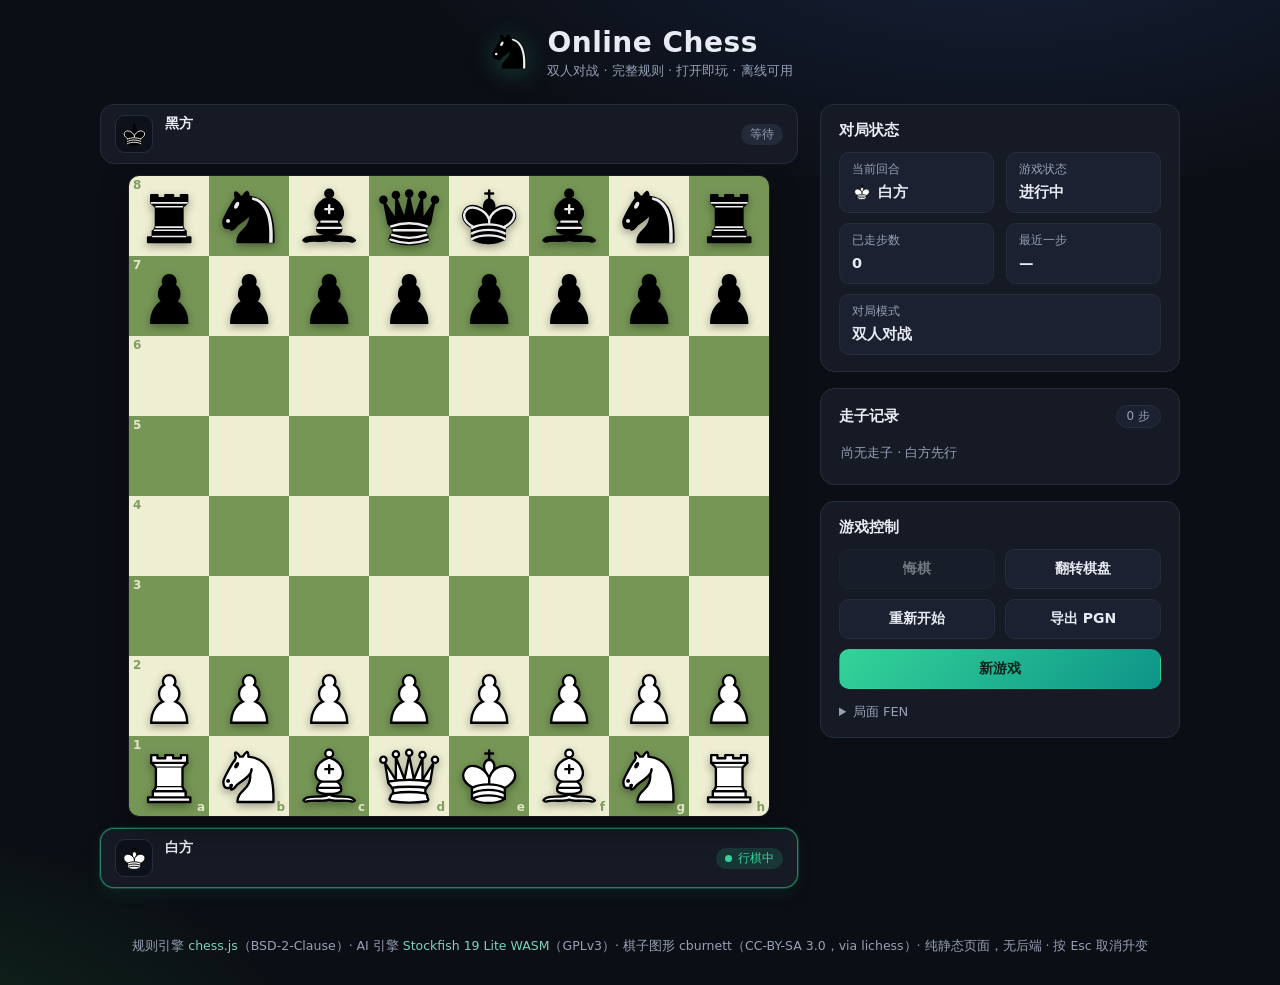
==== index.html @ 9714dc7f "feat: 国际象棋本地游玩" ====
<!DOCTYPE html>
<html lang="zh-CN">
<head>
<meta charset="UTF-8">
<meta name="viewport" content="width=device-width, initial-scale=1, viewport-fit=cover">
<meta name="color-scheme" content="dark">
<meta name="description" content="纯前端在线国际象棋：拖拽走子、完整规则（王车易位 / 吃过路兵 / 升变 / 将军 / 将死 / 和棋）、悔棋、翻转棋盘、走子记录与 PGN 导出，无需后端、离线可用。">
<title>Online Chess · 在线国际象棋</title>
<link rel="icon" href="data:image/svg+xml,%3Csvg%20xmlns%3D%22http%3A%2F%2Fwww.w3.org%2F2000%2Fsvg%22%20width%3D%2245%22%20height%3D%2245%22%20viewBox%3D%220%200%2045%2045%22%3E%3Cg%20fill%3D%22none%22%20fill-rule%3D%22evenodd%22%20stroke%3D%22%23000%22%20stroke-linecap%3D%22round%22%20stroke-linejoin%3D%22round%22%20stroke-width%3D%221.5%22%3E%3Cpath%20fill%3D%22%23000%22%20d%3D%22M22%2010c10.5%201%2016.5%208%2016%2029H15c0-9%2010-6.5%208-21%22%2F%3E%3Cpath%20fill%3D%22%23000%22%20d%3D%22M24%2018c.38%202.91-5.55%207.37-8%209-3%202-2.82%204.34-5%204-1.04-.94%201.41-3.04%200-3-1%200%20.19%201.23-1%202-1%200-4%201-4-4%200-2%206-12%206-12s1.89-1.9%202-3.5c-.73-1-.5-2-.5-3%201-1%203%202.5%203%202.5h2s.78-2%202.5-3c1%200%201%203%201%203%22%2F%3E%3Cpath%20fill%3D%22%23ececec%22%20stroke%3D%22%23ececec%22%20d%3D%22M9.5%2025.5a.5.5%200%201%201-1%200%20.5.5%200%201%201%201%200m5.43-9.75a.5%201.5%2030%201%201-.86-.5.5%201.5%2030%201%201%20.86.5%22%2F%3E%3Cpath%20fill%3D%22%23ececec%22%20stroke%3D%22none%22%20d%3D%22m24.55%2010.4-.45%201.45.5.15c3.15%201%205.65%202.49%207.9%206.75S35.75%2029.06%2035.25%2039l-.05.5h2.25l.05-.5c.5-10.06-.88-16.85-3.25-21.34s-5.79-6.64-9.19-7.16z%22%2F%3E%3C%2Fg%3E%3C%2Fsvg%3E">
<style>
/* ============================================================
 * Online Chess — 样式
 * 深色现代风 · 桌面左右布局 / 移动端上下布局
 * ============================================================ */

:root {
  --bg: #0b0e14;
  --card: #151a24;
  --card-2: #1b2130;
  --line: #262d3d;
  --text: #e8ebf3;
  --muted: #97a0b5;
  --accent: #34d399;
  --danger: #ef6a6a;
  --amber: #f6b73c;
  --sq-light: #eeeed2;
  --sq-dark: #769656;
  --hl: 246, 209, 94;          /* 走子高亮 RGB */
  --radius: 14px;
  --shadow: 0 10px 30px rgba(0, 0, 0, .35);
}

* { box-sizing: border-box; }
html, body { margin: 0; }
body {
  font-family: system-ui, -apple-system, "Segoe UI", Roboto, "PingFang SC",
    "Hiragino Sans GB", "Microsoft YaHei", sans-serif;
  background:
    radial-gradient(1100px 560px at 78% -12%, #17233d 0%, transparent 58%),
    radial-gradient(900px 520px at -12% 112%, #10301f 0%, transparent 55%),
    var(--bg);
  color: var(--text);
  min-height: 100vh;
  -webkit-tap-highlight-color: transparent;
}

:focus-visible { outline: 2px solid var(--accent); outline-offset: 2px; }

/* ---------------- 顶部 ---------------- */
.hero { display: flex; align-items: center; justify-content: center; gap: 14px; padding: 26px 16px 8px; }
.logo svg { width: 46px; height: 46px; filter: drop-shadow(0 4px 12px rgba(52, 211, 153, .28)); }
.hero-text h1 { margin: 0; font-size: 28px; letter-spacing: .5px; }
.hero-text p { margin: 3px 0 0; color: var(--muted); font-size: 13px; }

/* ---------------- 布局 ---------------- */
.layout {
  display: grid;
  grid-template-columns: minmax(320px, 1fr) 360px;
  gap: 22px;
  align-items: start;
  max-width: 1120px;
  margin: 0 auto;
  padding: 16px 20px 44px;
}
@media (max-width: 920px) {
  .layout { grid-template-columns: 1fr; max-width: 660px; padding: 12px 14px 32px; }
}

/* ---------------- 棋盘列 ---------------- */
.board-col { display: flex; flex-direction: column; gap: 12px; min-width: 0; }

.board-frame { position: relative; width: 100%; max-width: 640px; margin: 0 auto; }
@media (min-width: 921px) and (max-height: 920px) {
  .board-frame { max-width: min(640px, calc(100vh - 250px)); }
}

.board {
  position: relative;
  width: 100%;
  aspect-ratio: 1;
  container-type: inline-size;   /* 供 cqw 单位使用（坐标字号 / 吃子环粗细） */
  border-radius: 10px;
  overflow: hidden;
  box-shadow: var(--shadow), 0 0 0 1px rgba(255, 255, 255, .07);
  touch-action: none;            /* 拖拽时阻止页面滚动 */
  user-select: none;
  -webkit-user-select: none;
}

.squares {
  position: absolute; inset: 0;
  display: grid;
  grid-template-columns: repeat(8, 1fr);
  grid-template-rows: repeat(8, 1fr);
}
.square { position: relative; }
.square.light { background: var(--sq-light); }
.square.dark  { background: var(--sq-dark); }

/* 坐标：左列显示行号、底行显示列号（跟随翻转） */
.coord {
  position: absolute;
  font-size: clamp(8px, 2.2cqw, 12px);
  font-weight: 700;
  line-height: 1;
  pointer-events: none;
  opacity: .9;
}
.coord.rank { top: 4%; left: 5%; }
.coord.file { bottom: 4%; right: 5%; }
.square.light .coord { color: #779556; }
.square.dark  .coord { color: #eeeed2; }

/* ---------------- 棋盘标记 ---------------- */
.square::before { content: ""; position: absolute; inset: 0; pointer-events: none; }
.square.last::before     { background: rgba(var(--hl), .36); }
.square.selected::before { background: rgba(var(--hl), .55); }
.square.drag-over::before{ background: rgba(var(--hl), .5); }
.square.drag-bad::before { background: rgba(239, 106, 106, .4); }
.square.check::before {
  background: radial-gradient(circle at 50% 44%,
    rgba(248, 80, 60, .92) 0%, rgba(248, 80, 60, .45) 44%, rgba(248, 80, 60, 0) 70%);
}

/* 合法落子提示：空格 = 圆点，吃子 = 圆环 */
.square.legal-dot::after {
  content: ""; position: absolute; inset: 0; margin: auto;
  width: 31%; height: 31%; border-radius: 50%;
  background: rgba(20, 30, 15, .22);
}
.square.legal-capture::after {
  content: ""; position: absolute; inset: 4%;
  border-radius: 50%;
  border: max(3px, .95cqw) solid rgba(20, 30, 15, .22);
}

@keyframes invalidFlash {
  0%, 100% { box-shadow: inset 0 0 0 999px rgba(239, 106, 106, 0); }
  25%, 60% { box-shadow: inset 0 0 0 999px rgba(239, 106, 106, .55); }
}
.square.invalid { animation: invalidFlash .55s ease; }

/* ---------------- 棋子 ---------------- */
.pieces { position: absolute; inset: 0; pointer-events: none; }
.piece {
  position: absolute; left: 0; top: 0;
  width: 12.5%; height: 12.5%;
  pointer-events: auto;
  cursor: grab;
  transition: transform .18s ease;
  will-change: transform;
}
.piece.grabbing { cursor: grabbing; }
.piece.dragging { z-index: 30; transition: none; cursor: grabbing; }
.piece.dragging .glyph { transform: scale(1.14); }
.glyph {
  width: 100%; height: 100%;
  display: flex; align-items: center; justify-content: center;
  transition: transform .15s ease, opacity .2s ease;
}
.glyph svg {
  width: 88%; height: 88%; display: block;
  filter: drop-shadow(0 3px 4px rgba(0, 0, 0, .35));
  pointer-events: none;
}
.pieces.no-anim .piece { transition: none; }
.piece.captured { pointer-events: none; z-index: 5; }
.piece.captured .glyph { opacity: 0; transform: scale(.55); }
@keyframes pieceShake {
  0%, 100% { margin-left: 0; }
  20% { margin-left: -6%; } 40% { margin-left: 5%; }
  60% { margin-left: -4%; } 80% { margin-left: 3%; }
}
.piece.shake { animation: pieceShake .35s ease; }

/* ---------------- 对局结束横幅 ---------------- */
.banner-layer {
  position: absolute; inset: 0; z-index: 40;
  display: flex; align-items: center; justify-content: center;
  background: linear-gradient(rgba(6, 9, 15, .22), rgba(6, 9, 15, .55));
  border-radius: 10px;
}
.banner-layer[hidden] { display: none; }
.banner {
  background: rgba(14, 18, 27, .94);
  border: 1px solid var(--line);
  border-radius: 18px;
  padding: 26px 34px;
  text-align: center;
  box-shadow: var(--shadow);
  max-width: 86%;
  animation: pop .28s ease;
}
.banner-title { font-size: 24px; font-weight: 800; margin-bottom: 6px; }
.banner-sub { color: var(--muted); font-size: 13.5px; margin: 0 0 18px; }
@keyframes pop { from { transform: scale(.92); opacity: 0; } to { transform: scale(1); opacity: 1; } }

/* ---------------- 玩家卡片 ---------------- */
.player-card {
  display: flex; align-items: center; gap: 12px;
  background: var(--card);
  border: 1px solid var(--line);
  border-radius: 14px;
  padding: 10px 14px;
  transition: border-color .2s, box-shadow .2s;
}
.player-card.active {
  border-color: rgba(52, 211, 153, .55);
  box-shadow: 0 0 0 1px rgba(52, 211, 153, .22), 0 6px 18px rgba(52, 211, 153, .08);
}
.avatar {
  width: 38px; height: 38px; flex: none;
  background: #0d1119; border: 1px solid var(--line); border-radius: 10px;
  display: flex; align-items: center; justify-content: center;
}
.avatar svg { width: 80%; height: 80%; }
.pinfo { flex: 1; min-width: 0; }
.pname { font-weight: 700; font-size: 14px; }
.captured { display: flex; margin-top: 2px; min-height: 18px; }
.captured .mini { margin-right: -4px; }
.captured .mini svg { width: 17px; height: 17px; display: block; opacity: .95; }
.pmaterial { color: var(--amber); font-weight: 700; font-size: 13px; margin-right: 8px; }
.pbadge {
  font-size: 11.5px; padding: 3px 9px; border-radius: 999px;
  background: #232a3a; color: var(--muted); white-space: nowrap;
}
.pbadge.on { background: rgba(52, 211, 153, .15); color: var(--accent); }
.pbadge.on::before {
  content: ""; display: inline-block; width: 7px; height: 7px;
  border-radius: 50%; background: var(--accent); margin-right: 6px;
  animation: pulse 1.2s infinite;
}
@keyframes pulse { 50% { opacity: .35; } }

/* ---------------- 右侧面板 ---------------- */
.panel { display: flex; flex-direction: column; gap: 16px; min-width: 0; }
.card {
  background: var(--card);
  border: 1px solid var(--line);
  border-radius: var(--radius);
  padding: 16px 18px;
}
.card h2 { margin: 0 0 12px; font-size: 15px; }
.card-head { display: flex; align-items: center; justify-content: space-between; margin-bottom: 10px; }
.card-head h2 { margin: 0; }
.chip {
  font-size: 12px; color: var(--muted);
  background: var(--card-2); border: 1px solid var(--line);
  padding: 2px 10px; border-radius: 999px;
}

.stats { display: grid; grid-template-columns: 1fr 1fr; gap: 10px 12px; }
.stat { background: var(--card-2); border: 1px solid var(--line); border-radius: 10px; padding: 9px 12px; }
.stat-label { display: block; font-size: 11.5px; color: var(--muted); margin-bottom: 4px; }
.stat-value { font-size: 14.5px; font-weight: 700; display: flex; align-items: center; gap: 6px; min-height: 22px; }
.stat-value svg { width: 20px; height: 20px; flex: none; }
.st-check { color: var(--amber); }
.st-over { color: var(--danger); }

.moves {
  max-height: 236px; overflow-y: auto;
  font-variant-numeric: tabular-nums;
}
.moves-empty { color: var(--muted); font-size: 13px; padding: 6px 2px; }
.mrow { display: grid; grid-template-columns: 38px 1fr 1fr; align-items: center; }
.mno { color: var(--muted); font-size: 12.5px; }
.ply {
  font-family: ui-monospace, SFMono-Regular, Menlo, Consolas, monospace;
  font-size: 13.5px; padding: 3px 8px; border-radius: 6px; margin: 1px 2px 1px 0;
}
.ply:hover { background: var(--card-2); }
.ply.current { background: rgba(52, 211, 153, .14); color: var(--accent); font-weight: 700; }
.moves::-webkit-scrollbar { width: 8px; }
.moves::-webkit-scrollbar-thumb { background: #2a3244; border-radius: 4px; }

/* ---------------- 按钮 ---------------- */
.btn {
  appearance: none;
  border: 1px solid var(--line);
  background: var(--card-2);
  color: var(--text);
  font-family: inherit;
  font-size: 14px; font-weight: 600;
  padding: 10px 12px;
  border-radius: 10px;
  cursor: pointer;
  transition: background .15s, border-color .15s, transform .05s;
}
.btn:hover:not(:disabled) { background: #242b3b; border-color: #313a52; }
.btn:active:not(:disabled) { transform: translateY(1px); }
.btn:disabled { opacity: .45; cursor: not-allowed; }
.btn.primary {
  grid-column: 1 / -1;
  background: linear-gradient(135deg, #34d399, #0d9488);
  border-color: transparent;
  color: #04231a;
}
.btn.primary:hover:not(:disabled) { filter: brightness(1.07); background: linear-gradient(135deg, #34d399, #0d9488); }
.btn.ghost { background: transparent; }
.btn.tiny { padding: 6px 10px; font-size: 12.5px; }

.btn-grid { display: grid; grid-template-columns: 1fr 1fr; gap: 10px; }

.advanced { margin-top: 14px; }
.advanced summary { cursor: pointer; color: var(--muted); font-size: 13px; }
.advanced code {
  display: block; margin-top: 8px;
  font-family: ui-monospace, SFMono-Regular, Menlo, Consolas, monospace;
  font-size: 11.5px; color: #b9e8d3;
  word-break: break-all;
  background: #0d1119; border: 1px solid var(--line);
  padding: 8px 10px; border-radius: 8px;
}
.advanced .btn { margin-top: 8px; }

/* ---------------- 弹窗 ---------------- */
.modal-backdrop {
  position: fixed; inset: 0; z-index: 120;
  display: flex; align-items: center; justify-content: center;
  background: rgba(5, 8, 14, .62);
  backdrop-filter: blur(4px);
  padding: 20px;
}
.modal-backdrop[hidden] { display: none; }
.modal {
  background: var(--card);
  border: 1px solid var(--line);
  border-radius: 18px;
  padding: 22px 24px;
  width: min(400px, 100%);
  box-shadow: var(--shadow);
  animation: pop .22s ease;
}
.modal h3 { margin: 0 0 4px; font-size: 17px; }
.modal .muted { color: var(--muted); font-size: 13px; margin: 0 0 16px; }
.btn-row { display: flex; gap: 10px; justify-content: flex-end; }

.promo-grid { display: grid; grid-template-columns: repeat(4, 1fr); gap: 10px; margin-bottom: 14px; }
.promo-btn {
  display: flex; flex-direction: column; align-items: center; gap: 6px;
  background: var(--card-2); border: 1px solid var(--line); border-radius: 12px;
  padding: 12px 6px 10px; cursor: pointer; color: var(--text);
  font-family: inherit; font-size: 12.5px;
  transition: border-color .15s, background .15s;
}
.promo-btn:hover { border-color: var(--accent); background: #1f2a2b; }
.promo-glyph svg { width: 44px; height: 44px; }

/* ---------------- 新游戏对话框：分段选择 ---------------- */
.field-label { font-size: 12px; color: var(--muted); margin: 14px 0 8px; font-weight: 600; letter-spacing: .04em; }
.seg { display: grid; gap: 8px; }
.seg[data-seg="mode"], .seg[data-seg="orientation"] { grid-template-columns: repeat(3, 1fr); }
.seg[data-seg="level"] { grid-template-columns: repeat(5, 1fr); }
.seg-btn {
  display: flex; align-items: center; justify-content: center; gap: 6px;
  background: var(--card-2); border: 1px solid var(--line); border-radius: 10px;
  padding: 9px 4px; cursor: pointer; color: var(--text);
  font-family: inherit; font-size: 13px; font-weight: 600;
  transition: border-color .15s, background .15s, color .15s;
}
.seg-btn:hover { border-color: #313a52; }
.seg-btn.on { border-color: var(--accent); background: rgba(52, 211, 153, .12); color: var(--accent); }
.seg-ico { display: flex; align-items: center; justify-content: center; width: 22px; height: 22px; flex: none; }
.seg-ico svg { width: 100%; height: 100%; }
.seg-ico.pair svg { width: 16px; height: 16px; }
.stat.wide { grid-column: 1 / -1; }
.new-modal { width: min(430px, 100%); }
@media (max-width: 430px) {
  .seg[data-seg="level"] { gap: 4px; }
  .seg-btn { font-size: 12px; padding: 8px 2px; }
}

#pgnText {
  width: 100%; margin-bottom: 14px;
  background: #0d1119; color: #cde9d8;
  border: 1px solid var(--line); border-radius: 10px;
  padding: 10px 12px;
  font-family: ui-monospace, SFMono-Regular, Menlo, Consolas, monospace;
  font-size: 12px;
  resize: vertical; min-height: 132px;
}

/* ---------------- Toast ---------------- */
.toast {
  position: fixed; left: 50%; bottom: 28px;
  transform: translate(-50%, 16px);
  background: rgba(16, 20, 30, .95);
  color: var(--text);
  border: 1px solid var(--line);
  padding: 9px 16px; border-radius: 999px;
  font-size: 13.5px; z-index: 200;
  opacity: 0; pointer-events: none;
  transition: opacity .2s, transform .2s;
  box-shadow: var(--shadow);
  white-space: nowrap;
}
.toast.show { opacity: 1; transform: translate(-50%, 0); }

/* ---------------- 页脚 ---------------- */
.foot { text-align: center; color: var(--muted); font-size: 12.5px; padding: 6px 16px 30px; }
.foot a { color: #7dd3b8; text-decoration: none; }
.foot a:hover { text-decoration: underline; }

/* ---------------- 移动端 ---------------- */
@media (max-width: 920px) {
  .hero { padding-top: 18px; }
  .logo svg { width: 38px; height: 38px; }
  .hero-text h1 { font-size: 22px; }
  .hero-text p { font-size: 12px; }
  .player-card { padding: 8px 12px; }
  .avatar { width: 32px; height: 32px; }
  .moves { max-height: 180px; }
  .stats { gap: 8px 10px; }
  .banner { padding: 20px 22px; }
  .banner-title { font-size: 20px; }
}

@media (prefers-reduced-motion: reduce) {
  *, *::before, *::after { animation: none !important; transition: none !important; }
}

</style>
</head>
<body>

<header class="hero">
  <div class="logo" id="logo" aria-hidden="true"></div>
  <div class="hero-text">
    <h1>Online Chess</h1>
    <p>双人对战 · 完整规则 · 打开即玩 · 离线可用</p>
  </div>
</header>

<main class="layout">
  <!-- 左列：玩家卡片 + 棋盘 -->
  <section class="board-col" aria-label="棋盘区域">
    <div class="player-card" id="playerTop"></div>

    <div class="board-frame">
      <div class="board" id="board" role="grid" aria-label="国际象棋棋盘"></div>
      <div class="banner-layer" id="bannerLayer" hidden>
        <div class="banner">
          <div class="banner-title" id="bannerTitle"></div>
          <div class="banner-sub" id="bannerSub"></div>
          <div class="btn-row">
            <button class="btn primary" id="bannerNew">再来一局</button>
            <button class="btn ghost" id="bannerClose">查看棋盘</button>
          </div>
        </div>
      </div>
    </div>

    <div class="player-card" id="playerBottom"></div>
  </section>

  <!-- 右列：状态 / 走子记录 / 控制 -->
  <aside class="panel" aria-label="对局信息">
    <div class="card status-card">
      <h2>对局状态</h2>
      <div class="stats">
        <div class="stat"><span class="stat-label">当前回合</span><span class="stat-value" id="statTurn">—</span></div>
        <div class="stat"><span class="stat-label">游戏状态</span><span class="stat-value" id="statState">—</span></div>
        <div class="stat"><span class="stat-label">已走步数</span><span class="stat-value" id="statPlies">0</span></div>
        <div class="stat"><span class="stat-label">最近一步</span><span class="stat-value" id="statLast">—</span></div>
        <div class="stat wide"><span class="stat-label">对局模式</span><span class="stat-value" id="statMode">双人对战</span></div>
      </div>
    </div>

    <div class="card moves-card">
      <div class="card-head">
        <h2>走子记录</h2>
        <span class="chip" id="movesChip">0 步</span>
      </div>
      <div class="moves" id="moves" aria-live="polite"></div>
    </div>

    <div class="card controls-card">
      <h2>游戏控制</h2>
      <div class="btn-grid">
        <button class="btn" id="btnUndo" title="撤销最近一步">悔棋</button>
        <button class="btn" id="btnFlip" title="交换黑白视角">翻转棋盘</button>
        <button class="btn" id="btnRestart" title="回到初始局面">重新开始</button>
        <button class="btn" id="btnPgn" title="导出本局棋谱">导出 PGN</button>
        <button class="btn primary" id="btnNew">新游戏</button>
      </div>
      <details class="advanced">
        <summary>局面 FEN</summary>
        <code id="fenText"></code>
        <button class="btn tiny" id="btnCopyFen" type="button">复制 FEN</button>
      </details>
    </div>
  </aside>
</main>

<footer class="foot">
  规则引擎 <a href="https://github.com/jhlywa/chess.js" target="_blank" rel="noopener">chess.js</a>（BSD-2-Clause）·
  AI 引擎 <a href="https://github.com/nmrugg/stockfish.js" target="_blank" rel="noopener">Stockfish 19 Lite WASM</a>（GPLv3）·
  棋子图形 cburnett（CC-BY-SA 3.0，via lichess）· 纯静态页面，无后端 · 按 Esc 取消升变
</footer>

<noscript><p style="text-align:center;color:#f87171">需要启用 JavaScript 才能对弈。</p></noscript>

<!-- 升变选择 -->
<div class="modal-backdrop" id="promoModal" hidden>
  <div class="modal" role="dialog" aria-modal="true" aria-label="兵升变">
    <h3>兵升变</h3>
    <p class="muted">选择升变后的棋子（按 Esc 取消）</p>
    <div class="promo-grid" id="promoGrid"></div>
    <div class="btn-row">
      <button class="btn ghost" id="promoCancel">取消</button>
    </div>
  </div>
</div>

<!-- 新游戏 -->
<div class="modal-backdrop" id="newModal" hidden>
  <div class="modal new-modal" role="dialog" aria-modal="true" aria-label="新游戏">
    <h3>新游戏</h3>
    <p class="muted">本地对战 · AI 引擎内嵌运行，无需联网</p>

    <div class="field-label">对局模式</div>
    <div class="seg" data-seg="mode">
      <button class="seg-btn" data-value="pvp"><span class="seg-ico pair" data-icon="pair"></span>双人对战</button>
      <button class="seg-btn" data-value="ai-w"><span class="seg-ico" data-icon="wK"></span>执白对 AI</button>
      <button class="seg-btn" data-value="ai-b"><span class="seg-ico" data-icon="bK"></span>执黑对 AI</button>
    </div>

    <div class="field-label">AI 难度</div>
    <div class="seg" data-seg="level" id="levelSeg"></div>

    <div class="field-label">棋盘方向（仅双人模式）</div>
    <div class="seg" data-seg="orientation">
      <button class="seg-btn" data-value="w">白方在下</button>
      <button class="seg-btn" data-value="b">黑方在下</button>
      <button class="seg-btn" data-value="r">随机</button>
    </div>

    <div class="btn-row">
      <button class="btn ghost" id="newCancel">取消</button>
      <button class="btn primary" id="newStart">开始对局</button>
    </div>
  </div>
</div>

<!-- PGN 导出 -->
<div class="modal-backdrop" id="pgnModal" hidden>
  <div class="modal" role="dialog" aria-modal="true" aria-label="导出 PGN">
    <h3>导出 PGN</h3>
    <p class="muted">可复制或下载本局棋谱，用于复盘与分享</p>
    <textarea id="pgnText" readonly spellcheck="false"></textarea>
    <div class="btn-row">
      <button class="btn" id="pgnCopy">复制</button>
      <button class="btn" id="pgnDownload">下载 .pgn</button>
      <button class="btn ghost" id="pgnClose">关闭</button>
    </div>
  </div>
</div>

<div class="toast" id="toast" role="status"></div>

<script>
/* chess.js 0.13.4 — Copyright (c) 2022 Jeff Hlywa (BSD-2-Clause) — https://github.com/jhlywa/chess.js */
;(function () {
/*
 * Copyright (c) 2022, Jeff Hlywa (jhlywa@gmail.com)
 * All rights reserved.
 *
 * Redistribution and use in source and binary forms, with or without
 * modification, are permitted provided that the following conditions are met:
 *
 * 1. Redistributions of source code must retain the above copyright notice,
 *    this list of conditions and the following disclaimer.
 * 2. Redistributions in binary form must reproduce the above copyright notice,
 *    this list of conditions and the following disclaimer in the documentation
 *    and/or other materials provided with the distribution.
 *
 * THIS SOFTWARE IS PROVIDED BY THE COPYRIGHT HOLDERS AND CONTRIBUTORS "AS IS"
 * AND ANY EXPRESS OR IMPLIED WARRANTIES, INCLUDING, BUT NOT LIMITED TO, THE
 * IMPLIED WARRANTIES OF MERCHANTABILITY AND FITNESS FOR A PARTICULAR PURPOSE
 * ARE DISCLAIMED. IN NO EVENT SHALL THE COPYRIGHT OWNER OR CONTRIBUTORS BE
 * LIABLE FOR ANY DIRECT, INDIRECT, INCIDENTAL, SPECIAL, EXEMPLARY, OR
 * CONSEQUENTIAL DAMAGES (INCLUDING, BUT NOT LIMITED TO, PROCUREMENT OF
 * SUBSTITUTE GOODS OR SERVICES; LOSS OF USE, DATA, OR PROFITS; OR BUSINESS
 * INTERRUPTION) HOWEVER CAUSED AND ON ANY THEORY OF LIABILITY, WHETHER IN
 * CONTRACT, STRICT LIABILITY, OR TORT (INCLUDING NEGLIGENCE OR OTHERWISE)
 * ARISING IN ANY WAY OUT OF THE USE OF THIS SOFTWARE, EVEN IF ADVISED OF THE
 * POSSIBILITY OF SUCH DAMAGE.
 *
 *----------------------------------------------------------------------------*/

const SYMBOLS = 'pnbrqkPNBRQK'

const DEFAULT_POSITION =
  'rnbqkbnr/pppppppp/8/8/8/8/PPPPPPPP/RNBQKBNR w KQkq - 0 1'

const TERMINATION_MARKERS = ['1-0', '0-1', '1/2-1/2', '*']

const PAWN_OFFSETS = {
  b: [16, 32, 17, 15],
  w: [-16, -32, -17, -15],
}

const PIECE_OFFSETS = {
  n: [-18, -33, -31, -14, 18, 33, 31, 14],
  b: [-17, -15, 17, 15],
  r: [-16, 1, 16, -1],
  q: [-17, -16, -15, 1, 17, 16, 15, -1],
  k: [-17, -16, -15, 1, 17, 16, 15, -1],
}

// prettier-ignore
const ATTACKS = [
  20, 0, 0, 0, 0, 0, 0, 24,  0, 0, 0, 0, 0, 0,20, 0,
   0,20, 0, 0, 0, 0, 0, 24,  0, 0, 0, 0, 0,20, 0, 0,
   0, 0,20, 0, 0, 0, 0, 24,  0, 0, 0, 0,20, 0, 0, 0,
   0, 0, 0,20, 0, 0, 0, 24,  0, 0, 0,20, 0, 0, 0, 0,
   0, 0, 0, 0,20, 0, 0, 24,  0, 0,20, 0, 0, 0, 0, 0,
   0, 0, 0, 0, 0,20, 2, 24,  2,20, 0, 0, 0, 0, 0, 0,
   0, 0, 0, 0, 0, 2,53, 56, 53, 2, 0, 0, 0, 0, 0, 0,
  24,24,24,24,24,24,56,  0, 56,24,24,24,24,24,24, 0,
   0, 0, 0, 0, 0, 2,53, 56, 53, 2, 0, 0, 0, 0, 0, 0,
   0, 0, 0, 0, 0,20, 2, 24,  2,20, 0, 0, 0, 0, 0, 0,
   0, 0, 0, 0,20, 0, 0, 24,  0, 0,20, 0, 0, 0, 0, 0,
   0, 0, 0,20, 0, 0, 0, 24,  0, 0, 0,20, 0, 0, 0, 0,
   0, 0,20, 0, 0, 0, 0, 24,  0, 0, 0, 0,20, 0, 0, 0,
   0,20, 0, 0, 0, 0, 0, 24,  0, 0, 0, 0, 0,20, 0, 0,
  20, 0, 0, 0, 0, 0, 0, 24,  0, 0, 0, 0, 0, 0,20
];

// prettier-ignore
const RAYS = [
   17,  0,  0,  0,  0,  0,  0, 16,  0,  0,  0,  0,  0,  0, 15, 0,
    0, 17,  0,  0,  0,  0,  0, 16,  0,  0,  0,  0,  0, 15,  0, 0,
    0,  0, 17,  0,  0,  0,  0, 16,  0,  0,  0,  0, 15,  0,  0, 0,
    0,  0,  0, 17,  0,  0,  0, 16,  0,  0,  0, 15,  0,  0,  0, 0,
    0,  0,  0,  0, 17,  0,  0, 16,  0,  0, 15,  0,  0,  0,  0, 0,
    0,  0,  0,  0,  0, 17,  0, 16,  0, 15,  0,  0,  0,  0,  0, 0,
    0,  0,  0,  0,  0,  0, 17, 16, 15,  0,  0,  0,  0,  0,  0, 0,
    1,  1,  1,  1,  1,  1,  1,  0, -1, -1,  -1,-1, -1, -1, -1, 0,
    0,  0,  0,  0,  0,  0,-15,-16,-17,  0,  0,  0,  0,  0,  0, 0,
    0,  0,  0,  0,  0,-15,  0,-16,  0,-17,  0,  0,  0,  0,  0, 0,
    0,  0,  0,  0,-15,  0,  0,-16,  0,  0,-17,  0,  0,  0,  0, 0,
    0,  0,  0,-15,  0,  0,  0,-16,  0,  0,  0,-17,  0,  0,  0, 0,
    0,  0,-15,  0,  0,  0,  0,-16,  0,  0,  0,  0,-17,  0,  0, 0,
    0,-15,  0,  0,  0,  0,  0,-16,  0,  0,  0,  0,  0,-17,  0, 0,
  -15,  0,  0,  0,  0,  0,  0,-16,  0,  0,  0,  0,  0,  0,-17
];

const SHIFTS = { p: 0, n: 1, b: 2, r: 3, q: 4, k: 5 }

const BITS = {
  NORMAL: 1,
  CAPTURE: 2,
  BIG_PAWN: 4,
  EP_CAPTURE: 8,
  PROMOTION: 16,
  KSIDE_CASTLE: 32,
  QSIDE_CASTLE: 64,
}

const RANK_1 = 7
const RANK_2 = 6
const RANK_3 = 5
const RANK_4 = 4
const RANK_5 = 3
const RANK_6 = 2
const RANK_7 = 1
const RANK_8 = 0

// prettier-ignore
const SQUARE_MAP = {
  a8:   0, b8:   1, c8:   2, d8:   3, e8:   4, f8:   5, g8:   6, h8:   7,
  a7:  16, b7:  17, c7:  18, d7:  19, e7:  20, f7:  21, g7:  22, h7:  23,
  a6:  32, b6:  33, c6:  34, d6:  35, e6:  36, f6:  37, g6:  38, h6:  39,
  a5:  48, b5:  49, c5:  50, d5:  51, e5:  52, f5:  53, g5:  54, h5:  55,
  a4:  64, b4:  65, c4:  66, d4:  67, e4:  68, f4:  69, g4:  70, h4:  71,
  a3:  80, b3:  81, c3:  82, d3:  83, e3:  84, f3:  85, g3:  86, h3:  87,
  a2:  96, b2:  97, c2:  98, d2:  99, e2: 100, f2: 101, g2: 102, h2: 103,
  a1: 112, b1: 113, c1: 114, d1: 115, e1: 116, f1: 117, g1: 118, h1: 119
};

const ROOKS = {
  w: [
    { square: SQUARE_MAP.a1, flag: BITS.QSIDE_CASTLE },
    { square: SQUARE_MAP.h1, flag: BITS.KSIDE_CASTLE },
  ],
  b: [
    { square: SQUARE_MAP.a8, flag: BITS.QSIDE_CASTLE },
    { square: SQUARE_MAP.h8, flag: BITS.KSIDE_CASTLE },
  ],
}

const PARSER_STRICT = 0
const PARSER_SLOPPY = 1

/* this function is used to uniquely identify ambiguous moves */
function get_disambiguator(move, moves) {
  var from = move.from
  var to = move.to
  var piece = move.piece

  var ambiguities = 0
  var same_rank = 0
  var same_file = 0

  for (var i = 0, len = moves.length; i < len; i++) {
    var ambig_from = moves[i].from
    var ambig_to = moves[i].to
    var ambig_piece = moves[i].piece

    /* if a move of the same piece type ends on the same to square, we'll
     * need to add a disambiguator to the algebraic notation
     */
    if (piece === ambig_piece && from !== ambig_from && to === ambig_to) {
      ambiguities++

      if (rank(from) === rank(ambig_from)) {
        same_rank++
      }

      if (file(from) === file(ambig_from)) {
        same_file++
      }
    }
  }

  if (ambiguities > 0) {
    /* if there exists a similar moving piece on the same rank and file as
     * the move in question, use the square as the disambiguator
     */
    if (same_rank > 0 && same_file > 0) {
      return algebraic(from)
    } else if (same_file > 0) {
      /* if the moving piece rests on the same file, use the rank symbol as the
       * disambiguator
       */
      return algebraic(from).charAt(1)
    } else {
      /* else use the file symbol */
      return algebraic(from).charAt(0)
    }
  }

  return ''
}

function infer_piece_type(san) {
  var piece_type = san.charAt(0)
  if (piece_type >= 'a' && piece_type <= 'h') {
    var matches = san.match(/[a-h]\d.*[a-h]\d/)
    if (matches) {
      return undefined
    }
    return PAWN
  }
  piece_type = piece_type.toLowerCase()
  if (piece_type === 'o') {
    return KING
  }
  return piece_type
}

// parses all of the decorators out of a SAN string
function stripped_san(move) {
  return move.replace(/=/, '').replace(/[+#]?[?!]*$/, '')
}

/*****************************************************************************
 * UTILITY FUNCTIONS
 ****************************************************************************/
function rank(i) {
  return i >> 4
}

function file(i) {
  return i & 15
}

function algebraic(i) {
  var f = file(i),
    r = rank(i)
  return 'abcdefgh'.substring(f, f + 1) + '87654321'.substring(r, r + 1)
}

function swap_color(c) {
  return c === WHITE ? BLACK : WHITE
}

function is_digit(c) {
  return '0123456789'.indexOf(c) !== -1
}

function clone(obj) {
  var dupe = obj instanceof Array ? [] : {}

  for (var property in obj) {
    if (typeof property === 'object') {
      dupe[property] = clone(obj[property])
    } else {
      dupe[property] = obj[property]
    }
  }

  return dupe
}

function trim(str) {
  return str.replace(/^\s+|\s+$/g, '')
}

/***************************************************************************
 * PUBLIC CONSTANTS
 **************************************************************************/

const BLACK = 'b'
const WHITE = 'w'

const EMPTY = -1

const PAWN = 'p'
const KNIGHT = 'n'
const BISHOP = 'b'
const ROOK = 'r'
const QUEEN = 'q'
const KING = 'k'

const SQUARES = (function () {
  /* from the ECMA-262 spec (section 12.6.4):
   * "The mechanics of enumerating the properties ... is
   * implementation dependent"
   * so: for (var sq in SQUARES) { keys.push(sq); } might not be
   * ordered correctly
   */
  var keys = []
  for (var i = SQUARE_MAP.a8; i <= SQUARE_MAP.h1; i++) {
    if (i & 0x88) {
      i += 7
      continue
    }
    keys.push(algebraic(i))
  }
  return keys
})()

const FLAGS = {
  NORMAL: 'n',
  CAPTURE: 'c',
  BIG_PAWN: 'b',
  EP_CAPTURE: 'e',
  PROMOTION: 'p',
  KSIDE_CASTLE: 'k',
  QSIDE_CASTLE: 'q',
}

const Chess = function (fen) {
  var board = new Array(128)
  var kings = { w: EMPTY, b: EMPTY }
  var turn = WHITE
  var castling = { w: 0, b: 0 }
  var ep_square = EMPTY
  var half_moves = 0
  var move_number = 1
  var history = []
  var header = {}
  var comments = {}

  /* if the user passes in a fen string, load it, else default to
   * starting position
   */
  if (typeof fen === 'undefined') {
    load(DEFAULT_POSITION)
  } else {
    load(fen)
  }

  function clear(keep_headers) {
    if (typeof keep_headers === 'undefined') {
      keep_headers = false
    }

    board = new Array(128)
    kings = { w: EMPTY, b: EMPTY }
    turn = WHITE
    castling = { w: 0, b: 0 }
    ep_square = EMPTY
    half_moves = 0
    move_number = 1
    history = []
    if (!keep_headers) header = {}
    comments = {}
    update_setup(generate_fen())
  }

  function prune_comments() {
    var reversed_history = []
    var current_comments = {}
    var copy_comment = function (fen) {
      if (fen in comments) {
        current_comments[fen] = comments[fen]
      }
    }
    while (history.length > 0) {
      reversed_history.push(undo_move())
    }
    copy_comment(generate_fen())
    while (reversed_history.length > 0) {
      make_move(reversed_history.pop())
      copy_comment(generate_fen())
    }
    comments = current_comments
  }

  function reset() {
    load(DEFAULT_POSITION)
  }

  function load(fen, keep_headers) {
    if (typeof keep_headers === 'undefined') {
      keep_headers = false
    }

    var tokens = fen.split(/\s+/)
    var position = tokens[0]
    var square = 0

    if (!validate_fen(fen).valid) {
      return false
    }

    clear(keep_headers)

    for (var i = 0; i < position.length; i++) {
      var piece = position.charAt(i)

      if (piece === '/') {
        square += 8
      } else if (is_digit(piece)) {
        square += parseInt(piece, 10)
      } else {
        var color = piece < 'a' ? WHITE : BLACK
        put({ type: piece.toLowerCase(), color: color }, algebraic(square))
        square++
      }
    }

    turn = tokens[1]

    if (tokens[2].indexOf('K') > -1) {
      castling.w |= BITS.KSIDE_CASTLE
    }
    if (tokens[2].indexOf('Q') > -1) {
      castling.w |= BITS.QSIDE_CASTLE
    }
    if (tokens[2].indexOf('k') > -1) {
      castling.b |= BITS.KSIDE_CASTLE
    }
    if (tokens[2].indexOf('q') > -1) {
      castling.b |= BITS.QSIDE_CASTLE
    }

    ep_square = tokens[3] === '-' ? EMPTY : SQUARE_MAP[tokens[3]]
    half_moves = parseInt(tokens[4], 10)
    move_number = parseInt(tokens[5], 10)

    update_setup(generate_fen())

    return true
  }

  /* TODO: this function is pretty much crap - it validates structure but
   * completely ignores content (e.g. doesn't verify that each side has a king)
   * ... we should rewrite this, and ditch the silly error_number field while
   * we're at it
   */
  function validate_fen(fen) {
    var errors = {
      0: 'No errors.',
      1: 'FEN string must contain six space-delimited fields.',
      2: '6th field (move number) must be a positive integer.',
      3: '5th field (half move counter) must be a non-negative integer.',
      4: '4th field (en-passant square) is invalid.',
      5: '3rd field (castling availability) is invalid.',
      6: '2nd field (side to move) is invalid.',
      7: "1st field (piece positions) does not contain 8 '/'-delimited rows.",
      8: '1st field (piece positions) is invalid [consecutive numbers].',
      9: '1st field (piece positions) is invalid [invalid piece].',
      10: '1st field (piece positions) is invalid [row too large].',
      11: 'Illegal en-passant square',
    }

    /* 1st criterion: 6 space-seperated fields? */
    var tokens = fen.split(/\s+/)
    if (tokens.length !== 6) {
      return { valid: false, error_number: 1, error: errors[1] }
    }

    /* 2nd criterion: move number field is a integer value > 0? */
    if (isNaN(parseInt(tokens[5])) || parseInt(tokens[5], 10) <= 0) {
      return { valid: false, error_number: 2, error: errors[2] }
    }

    /* 3rd criterion: half move counter is an integer >= 0? */
    if (isNaN(parseInt(tokens[4])) || parseInt(tokens[4], 10) < 0) {
      return { valid: false, error_number: 3, error: errors[3] }
    }

    /* 4th criterion: 4th field is a valid e.p.-string? */
    if (!/^(-|[abcdefgh][36])$/.test(tokens[3])) {
      return { valid: false, error_number: 4, error: errors[4] }
    }

    /* 5th criterion: 3th field is a valid castle-string? */
    if (!/^(KQ?k?q?|Qk?q?|kq?|q|-)$/.test(tokens[2])) {
      return { valid: false, error_number: 5, error: errors[5] }
    }

    /* 6th criterion: 2nd field is "w" (white) or "b" (black)? */
    if (!/^(w|b)$/.test(tokens[1])) {
      return { valid: false, error_number: 6, error: errors[6] }
    }

    /* 7th criterion: 1st field contains 8 rows? */
    var rows = tokens[0].split('/')
    if (rows.length !== 8) {
      return { valid: false, error_number: 7, error: errors[7] }
    }

    /* 8th criterion: every row is valid? */
    for (var i = 0; i < rows.length; i++) {
      /* check for right sum of fields AND not two numbers in succession */
      var sum_fields = 0
      var previous_was_number = false

      for (var k = 0; k < rows[i].length; k++) {
        if (!isNaN(rows[i][k])) {
          if (previous_was_number) {
            return { valid: false, error_number: 8, error: errors[8] }
          }
          sum_fields += parseInt(rows[i][k], 10)
          previous_was_number = true
        } else {
          if (!/^[prnbqkPRNBQK]$/.test(rows[i][k])) {
            return { valid: false, error_number: 9, error: errors[9] }
          }
          sum_fields += 1
          previous_was_number = false
        }
      }
      if (sum_fields !== 8) {
        return { valid: false, error_number: 10, error: errors[10] }
      }
    }

    if (
      (tokens[3][1] == '3' && tokens[1] == 'w') ||
      (tokens[3][1] == '6' && tokens[1] == 'b')
    ) {
      return { valid: false, error_number: 11, error: errors[11] }
    }

    /* everything's okay! */
    return { valid: true, error_number: 0, error: errors[0] }
  }

  function generate_fen() {
    var empty = 0
    var fen = ''

    for (var i = SQUARE_MAP.a8; i <= SQUARE_MAP.h1; i++) {
      if (board[i] == null) {
        empty++
      } else {
        if (empty > 0) {
          fen += empty
          empty = 0
        }
        var color = board[i].color
        var piece = board[i].type

        fen += color === WHITE ? piece.toUpperCase() : piece.toLowerCase()
      }

      if ((i + 1) & 0x88) {
        if (empty > 0) {
          fen += empty
        }

        if (i !== SQUARE_MAP.h1) {
          fen += '/'
        }

        empty = 0
        i += 8
      }
    }

    var cflags = ''
    if (castling[WHITE] & BITS.KSIDE_CASTLE) {
      cflags += 'K'
    }
    if (castling[WHITE] & BITS.QSIDE_CASTLE) {
      cflags += 'Q'
    }
    if (castling[BLACK] & BITS.KSIDE_CASTLE) {
      cflags += 'k'
    }
    if (castling[BLACK] & BITS.QSIDE_CASTLE) {
      cflags += 'q'
    }

    /* do we have an empty castling flag? */
    cflags = cflags || '-'
    var epflags = ep_square === EMPTY ? '-' : algebraic(ep_square)

    return [fen, turn, cflags, epflags, half_moves, move_number].join(' ')
  }

  function set_header(args) {
    for (var i = 0; i < args.length; i += 2) {
      if (typeof args[i] === 'string' && typeof args[i + 1] === 'string') {
        header[args[i]] = args[i + 1]
      }
    }
    return header
  }

  /* called when the initial board setup is changed with put() or remove().
   * modifies the SetUp and FEN properties of the header object.  if the FEN is
   * equal to the default position, the SetUp and FEN are deleted
   * the setup is only updated if history.length is zero, ie moves haven't been
   * made.
   */
  function update_setup(fen) {
    if (history.length > 0) return

    if (fen !== DEFAULT_POSITION) {
      header['SetUp'] = '1'
      header['FEN'] = fen
    } else {
      delete header['SetUp']
      delete header['FEN']
    }
  }

  function get(square) {
    var piece = board[SQUARE_MAP[square]]
    return piece ? { type: piece.type, color: piece.color } : null
  }

  function put(piece, square) {
    /* check for valid piece object */
    if (!('type' in piece && 'color' in piece)) {
      return false
    }

    /* check for piece */
    if (SYMBOLS.indexOf(piece.type.toLowerCase()) === -1) {
      return false
    }

    /* check for valid square */
    if (!(square in SQUARE_MAP)) {
      return false
    }

    var sq = SQUARE_MAP[square]

    /* don't let the user place more than one king */
    if (
      piece.type == KING &&
      !(kings[piece.color] == EMPTY || kings[piece.color] == sq)
    ) {
      return false
    }

    board[sq] = { type: piece.type, color: piece.color }
    if (piece.type === KING) {
      kings[piece.color] = sq
    }

    update_setup(generate_fen())

    return true
  }

  function remove(square) {
    var piece = get(square)
    board[SQUARE_MAP[square]] = null
    if (piece && piece.type === KING) {
      kings[piece.color] = EMPTY
    }

    update_setup(generate_fen())

    return piece
  }

  function build_move(board, from, to, flags, promotion) {
    var move = {
      color: turn,
      from: from,
      to: to,
      flags: flags,
      piece: board[from].type,
    }

    if (promotion) {
      move.flags |= BITS.PROMOTION
      move.promotion = promotion
    }

    if (board[to]) {
      move.captured = board[to].type
    } else if (flags & BITS.EP_CAPTURE) {
      move.captured = PAWN
    }
    return move
  }

  function generate_moves(options) {
    function add_move(board, moves, from, to, flags) {
      /* if pawn promotion */
      if (
        board[from].type === PAWN &&
        (rank(to) === RANK_8 || rank(to) === RANK_1)
      ) {
        var pieces = [QUEEN, ROOK, BISHOP, KNIGHT]
        for (var i = 0, len = pieces.length; i < len; i++) {
          moves.push(build_move(board, from, to, flags, pieces[i]))
        }
      } else {
        moves.push(build_move(board, from, to, flags))
      }
    }

    var moves = []
    var us = turn
    var them = swap_color(us)
    var second_rank = { b: RANK_7, w: RANK_2 }

    var first_sq = SQUARE_MAP.a8
    var last_sq = SQUARE_MAP.h1
    var single_square = false

    /* do we want legal moves? */
    var legal =
      typeof options !== 'undefined' && 'legal' in options
        ? options.legal
        : true

    var piece_type =
      typeof options !== 'undefined' &&
      'piece' in options &&
      typeof options.piece === 'string'
        ? options.piece.toLowerCase()
        : true

    /* are we generating moves for a single square? */
    if (typeof options !== 'undefined' && 'square' in options) {
      if (options.square in SQUARE_MAP) {
        first_sq = last_sq = SQUARE_MAP[options.square]
        single_square = true
      } else {
        /* invalid square */
        return []
      }
    }

    for (var i = first_sq; i <= last_sq; i++) {
      /* did we run off the end of the board */
      if (i & 0x88) {
        i += 7
        continue
      }

      var piece = board[i]
      if (piece == null || piece.color !== us) {
        continue
      }

      if (piece.type === PAWN && (piece_type === true || piece_type === PAWN)) {
        /* single square, non-capturing */
        var square = i + PAWN_OFFSETS[us][0]
        if (board[square] == null) {
          add_move(board, moves, i, square, BITS.NORMAL)

          /* double square */
          var square = i + PAWN_OFFSETS[us][1]
          if (second_rank[us] === rank(i) && board[square] == null) {
            add_move(board, moves, i, square, BITS.BIG_PAWN)
          }
        }

        /* pawn captures */
        for (j = 2; j < 4; j++) {
          var square = i + PAWN_OFFSETS[us][j]
          if (square & 0x88) continue

          if (board[square] != null && board[square].color === them) {
            add_move(board, moves, i, square, BITS.CAPTURE)
          } else if (square === ep_square) {
            add_move(board, moves, i, ep_square, BITS.EP_CAPTURE)
          }
        }
      } else if (piece_type === true || piece_type === piece.type) {
        for (var j = 0, len = PIECE_OFFSETS[piece.type].length; j < len; j++) {
          var offset = PIECE_OFFSETS[piece.type][j]
          var square = i

          while (true) {
            square += offset
            if (square & 0x88) break

            if (board[square] == null) {
              add_move(board, moves, i, square, BITS.NORMAL)
            } else {
              if (board[square].color === us) break
              add_move(board, moves, i, square, BITS.CAPTURE)
              break
            }

            /* break, if knight or king */
            if (piece.type === 'n' || piece.type === 'k') break
          }
        }
      }
    }

    /* check for castling if: a) we're generating all moves, or b) we're doing
     * single square move generation on the king's square
     */
    if (piece_type === true || piece_type === KING) {
      if (!single_square || last_sq === kings[us]) {
        /* king-side castling */
        if (castling[us] & BITS.KSIDE_CASTLE) {
          var castling_from = kings[us]
          var castling_to = castling_from + 2

          if (
            board[castling_from + 1] == null &&
            board[castling_to] == null &&
            !attacked(them, kings[us]) &&
            !attacked(them, castling_from + 1) &&
            !attacked(them, castling_to)
          ) {
            add_move(board, moves, kings[us], castling_to, BITS.KSIDE_CASTLE)
          }
        }

        /* queen-side castling */
        if (castling[us] & BITS.QSIDE_CASTLE) {
          var castling_from = kings[us]
          var castling_to = castling_from - 2

          if (
            board[castling_from - 1] == null &&
            board[castling_from - 2] == null &&
            board[castling_from - 3] == null &&
            !attacked(them, kings[us]) &&
            !attacked(them, castling_from - 1) &&
            !attacked(them, castling_to)
          ) {
            add_move(board, moves, kings[us], castling_to, BITS.QSIDE_CASTLE)
          }
        }
      }
    }

    /* return all pseudo-legal moves (this includes moves that allow the king
     * to be captured)
     */
    if (!legal) {
      return moves
    }

    /* filter out illegal moves */
    var legal_moves = []
    for (var i = 0, len = moves.length; i < len; i++) {
      make_move(moves[i])
      if (!king_attacked(us)) {
        legal_moves.push(moves[i])
      }
      undo_move()
    }

    return legal_moves
  }

  /* convert a move from 0x88 coordinates to Standard Algebraic Notation
   * (SAN)
   *
   * @param {boolean} sloppy Use the sloppy SAN generator to work around over
   * disambiguation bugs in Fritz and Chessbase.  See below:
   *
   * r1bqkbnr/ppp2ppp/2n5/1B1pP3/4P3/8/PPPP2PP/RNBQK1NR b KQkq - 2 4
   * 4. ... Nge7 is overly disambiguated because the knight on c6 is pinned
   * 4. ... Ne7 is technically the valid SAN
   */
  function move_to_san(move, moves) {
    var output = ''

    if (move.flags & BITS.KSIDE_CASTLE) {
      output = 'O-O'
    } else if (move.flags & BITS.QSIDE_CASTLE) {
      output = 'O-O-O'
    } else {
      if (move.piece !== PAWN) {
        var disambiguator = get_disambiguator(move, moves)
        output += move.piece.toUpperCase() + disambiguator
      }

      if (move.flags & (BITS.CAPTURE | BITS.EP_CAPTURE)) {
        if (move.piece === PAWN) {
          output += algebraic(move.from)[0]
        }
        output += 'x'
      }

      output += algebraic(move.to)

      if (move.flags & BITS.PROMOTION) {
        output += '=' + move.promotion.toUpperCase()
      }
    }

    make_move(move)
    if (in_check()) {
      if (in_checkmate()) {
        output += '#'
      } else {
        output += '+'
      }
    }
    undo_move()

    return output
  }

  function attacked(color, square) {
    for (var i = SQUARE_MAP.a8; i <= SQUARE_MAP.h1; i++) {
      /* did we run off the end of the board */
      if (i & 0x88) {
        i += 7
        continue
      }

      /* if empty square or wrong color */
      if (board[i] == null || board[i].color !== color) continue

      var piece = board[i]
      var difference = i - square
      var index = difference + 119

      if (ATTACKS[index] & (1 << SHIFTS[piece.type])) {
        if (piece.type === PAWN) {
          if (difference > 0) {
            if (piece.color === WHITE) return true
          } else {
            if (piece.color === BLACK) return true
          }
          continue
        }

        /* if the piece is a knight or a king */
        if (piece.type === 'n' || piece.type === 'k') return true

        var offset = RAYS[index]
        var j = i + offset

        var blocked = false
        while (j !== square) {
          if (board[j] != null) {
            blocked = true
            break
          }
          j += offset
        }

        if (!blocked) return true
      }
    }

    return false
  }

  function king_attacked(color) {
    return attacked(swap_color(color), kings[color])
  }

  function in_check() {
    return king_attacked(turn)
  }

  function in_checkmate() {
    return in_check() && generate_moves().length === 0
  }

  function in_stalemate() {
    return !in_check() && generate_moves().length === 0
  }

  function insufficient_material() {
    var pieces = {}
    var bishops = []
    var num_pieces = 0
    var sq_color = 0

    for (var i = SQUARE_MAP.a8; i <= SQUARE_MAP.h1; i++) {
      sq_color = (sq_color + 1) % 2
      if (i & 0x88) {
        i += 7
        continue
      }

      var piece = board[i]
      if (piece) {
        pieces[piece.type] = piece.type in pieces ? pieces[piece.type] + 1 : 1
        if (piece.type === BISHOP) {
          bishops.push(sq_color)
        }
        num_pieces++
      }
    }

    /* k vs. k */
    if (num_pieces === 2) {
      return true
    } else if (
      /* k vs. kn .... or .... k vs. kb */
      num_pieces === 3 &&
      (pieces[BISHOP] === 1 || pieces[KNIGHT] === 1)
    ) {
      return true
    } else if (num_pieces === pieces[BISHOP] + 2) {
      /* kb vs. kb where any number of bishops are all on the same color */
      var sum = 0
      var len = bishops.length
      for (var i = 0; i < len; i++) {
        sum += bishops[i]
      }
      if (sum === 0 || sum === len) {
        return true
      }
    }

    return false
  }

  function in_threefold_repetition() {
    /* TODO: while this function is fine for casual use, a better
     * implementation would use a Zobrist key (instead of FEN). the
     * Zobrist key would be maintained in the make_move/undo_move functions,
     * avoiding the costly that we do below.
     */
    var moves = []
    var positions = {}
    var repetition = false

    while (true) {
      var move = undo_move()
      if (!move) break
      moves.push(move)
    }

    while (true) {
      /* remove the last two fields in the FEN string, they're not needed
       * when checking for draw by rep */
      var fen = generate_fen().split(' ').slice(0, 4).join(' ')

      /* has the position occurred three or move times */
      positions[fen] = fen in positions ? positions[fen] + 1 : 1
      if (positions[fen] >= 3) {
        repetition = true
      }

      if (!moves.length) {
        break
      }
      make_move(moves.pop())
    }

    return repetition
  }

  function push(move) {
    history.push({
      move: move,
      kings: { b: kings.b, w: kings.w },
      turn: turn,
      castling: { b: castling.b, w: castling.w },
      ep_square: ep_square,
      half_moves: half_moves,
      move_number: move_number,
    })
  }

  function make_move(move) {
    var us = turn
    var them = swap_color(us)
    push(move)

    board[move.to] = board[move.from]
    board[move.from] = null

    /* if ep capture, remove the captured pawn */
    if (move.flags & BITS.EP_CAPTURE) {
      if (turn === BLACK) {
        board[move.to - 16] = null
      } else {
        board[move.to + 16] = null
      }
    }

    /* if pawn promotion, replace with new piece */
    if (move.flags & BITS.PROMOTION) {
      board[move.to] = { type: move.promotion, color: us }
    }

    /* if we moved the king */
    if (board[move.to].type === KING) {
      kings[board[move.to].color] = move.to

      /* if we castled, move the rook next to the king */
      if (move.flags & BITS.KSIDE_CASTLE) {
        var castling_to = move.to - 1
        var castling_from = move.to + 1
        board[castling_to] = board[castling_from]
        board[castling_from] = null
      } else if (move.flags & BITS.QSIDE_CASTLE) {
        var castling_to = move.to + 1
        var castling_from = move.to - 2
        board[castling_to] = board[castling_from]
        board[castling_from] = null
      }

      /* turn off castling */
      castling[us] = ''
    }

    /* turn off castling if we move a rook */
    if (castling[us]) {
      for (var i = 0, len = ROOKS[us].length; i < len; i++) {
        if (
          move.from === ROOKS[us][i].square &&
          castling[us] & ROOKS[us][i].flag
        ) {
          castling[us] ^= ROOKS[us][i].flag
          break
        }
      }
    }

    /* turn off castling if we capture a rook */
    if (castling[them]) {
      for (var i = 0, len = ROOKS[them].length; i < len; i++) {
        if (
          move.to === ROOKS[them][i].square &&
          castling[them] & ROOKS[them][i].flag
        ) {
          castling[them] ^= ROOKS[them][i].flag
          break
        }
      }
    }

    /* if big pawn move, update the en passant square */
    if (move.flags & BITS.BIG_PAWN) {
      if (turn === 'b') {
        ep_square = move.to - 16
      } else {
        ep_square = move.to + 16
      }
    } else {
      ep_square = EMPTY
    }

    /* reset the 50 move counter if a pawn is moved or a piece is captured */
    if (move.piece === PAWN) {
      half_moves = 0
    } else if (move.flags & (BITS.CAPTURE | BITS.EP_CAPTURE)) {
      half_moves = 0
    } else {
      half_moves++
    }

    if (turn === BLACK) {
      move_number++
    }
    turn = swap_color(turn)
  }

  function undo_move() {
    var old = history.pop()
    if (old == null) {
      return null
    }

    var move = old.move
    kings = old.kings
    turn = old.turn
    castling = old.castling
    ep_square = old.ep_square
    half_moves = old.half_moves
    move_number = old.move_number

    var us = turn
    var them = swap_color(turn)

    board[move.from] = board[move.to]
    board[move.from].type = move.piece // to undo any promotions
    board[move.to] = null

    if (move.flags & BITS.CAPTURE) {
      board[move.to] = { type: move.captured, color: them }
    } else if (move.flags & BITS.EP_CAPTURE) {
      var index
      if (us === BLACK) {
        index = move.to - 16
      } else {
        index = move.to + 16
      }
      board[index] = { type: PAWN, color: them }
    }

    if (move.flags & (BITS.KSIDE_CASTLE | BITS.QSIDE_CASTLE)) {
      var castling_to, castling_from
      if (move.flags & BITS.KSIDE_CASTLE) {
        castling_to = move.to + 1
        castling_from = move.to - 1
      } else if (move.flags & BITS.QSIDE_CASTLE) {
        castling_to = move.to - 2
        castling_from = move.to + 1
      }

      board[castling_to] = board[castling_from]
      board[castling_from] = null
    }

    return move
  }

  // convert a move from Standard Algebraic Notation (SAN) to 0x88 coordinates
  function move_from_san(move, sloppy) {
    // strip off any move decorations: e.g Nf3+?! becomes Nf3
    var clean_move = stripped_san(move)

    // the move parsers is a 2-step state
    for (var parser = 0; parser < 2; parser++) {
      if (parser == PARSER_SLOPPY) {
        // only run the sloppy parse if explicitly requested
        if (!sloppy) {
          return null
        }

        // The sloppy parser allows the user to parse non-standard chess
        // notations. This parser is opt-in (by specifying the
        // '{ sloppy: true }' setting) and is only run after the Standard
        // Algebraic Notation (SAN) parser has failed.
        //
        // When running the sloppy parser, we'll run a regex to grab the piece,
        // the to/from square, and an optional promotion piece. This regex will
        // parse common non-standard notation like: Pe2-e4, Rc1c4, Qf3xf7,
        // f7f8q, b1c3

        // NOTE: Some positions and moves may be ambiguous when using the
        // sloppy parser. For example, in this position:
        // 6k1/8/8/B7/8/8/8/BN4K1 w - - 0 1, the move b1c3 may be interpreted
        // as Nc3 or B1c3 (a disambiguated bishop move). In these cases, the
        // sloppy parser will default to the most most basic interpretation
        // (which is b1c3 parsing to Nc3).

        // FIXME: these var's are hoisted into function scope, this will need
        // to change when switching to const/let

        var overly_disambiguated = false

        var matches = clean_move.match(
          /([pnbrqkPNBRQK])?([a-h][1-8])x?-?([a-h][1-8])([qrbnQRBN])?/
        )
        if (matches) {
          var piece = matches[1]
          var from = matches[2]
          var to = matches[3]
          var promotion = matches[4]

          if (from.length == 1) {
            overly_disambiguated = true
          }
        } else {
          // The [a-h]?[1-8]? portion of the regex below handles moves that may
          // be overly disambiguated (e.g. Nge7 is unnecessary and non-standard
          // when there is one legal knight move to e7). In this case, the value
          // of 'from' variable will be a rank or file, not a square.
          var matches = clean_move.match(
            /([pnbrqkPNBRQK])?([a-h]?[1-8]?)x?-?([a-h][1-8])([qrbnQRBN])?/
          )

          if (matches) {
            var piece = matches[1]
            var from = matches[2]
            var to = matches[3]
            var promotion = matches[4]

            if (from.length == 1) {
              var overly_disambiguated = true
            }
          }
        }
      }

      var piece_type = infer_piece_type(clean_move)
      var moves = generate_moves({
        legal: true,
        piece: piece ? piece : piece_type,
      })

      for (var i = 0, len = moves.length; i < len; i++) {
        switch (parser) {
          case PARSER_STRICT: {
            if (clean_move === stripped_san(move_to_san(moves[i], moves))) {
              return moves[i]
            }
            break
          }
          case PARSER_SLOPPY: {
            if (matches) {
              // hand-compare move properties with the results from our sloppy
              // regex
              if (
                (!piece || piece.toLowerCase() == moves[i].piece) &&
                SQUARE_MAP[from] == moves[i].from &&
                SQUARE_MAP[to] == moves[i].to &&
                (!promotion || promotion.toLowerCase() == moves[i].promotion)
              ) {
                return moves[i]
              } else if (overly_disambiguated) {
                // SPECIAL CASE: we parsed a move string that may have an
                // unneeded rank/file disambiguator (e.g. Nge7).  The 'from'
                // variable will
                var square = algebraic(moves[i].from)
                if (
                  (!piece || piece.toLowerCase() == moves[i].piece) &&
                  SQUARE_MAP[to] == moves[i].to &&
                  (from == square[0] || from == square[1]) &&
                  (!promotion || promotion.toLowerCase() == moves[i].promotion)
                ) {
                  return moves[i]
                }
              }
            }
          }
        }
      }
    }

    return null
  }

  /* pretty = external move object */
  function make_pretty(ugly_move) {
    var move = clone(ugly_move)
    move.san = move_to_san(move, generate_moves({ legal: true }))
    move.to = algebraic(move.to)
    move.from = algebraic(move.from)

    var flags = ''

    for (var flag in BITS) {
      if (BITS[flag] & move.flags) {
        flags += FLAGS[flag]
      }
    }
    move.flags = flags

    return move
  }

  /*****************************************************************************
   * DEBUGGING UTILITIES
   ****************************************************************************/
  function perft(depth) {
    var moves = generate_moves({ legal: false })
    var nodes = 0
    var color = turn

    for (var i = 0, len = moves.length; i < len; i++) {
      make_move(moves[i])
      if (!king_attacked(color)) {
        if (depth - 1 > 0) {
          var child_nodes = perft(depth - 1)
          nodes += child_nodes
        } else {
          nodes++
        }
      }
      undo_move()
    }

    return nodes
  }

  return {
    /***************************************************************************
     * PUBLIC API
     **************************************************************************/
    load: function (fen) {
      return load(fen)
    },

    reset: function () {
      return reset()
    },

    moves: function (options) {
      /* The internal representation of a chess move is in 0x88 format, and
       * not meant to be human-readable.  The code below converts the 0x88
       * square coordinates to algebraic coordinates.  It also prunes an
       * unnecessary move keys resulting from a verbose call.
       */

      var ugly_moves = generate_moves(options)
      var moves = []

      for (var i = 0, len = ugly_moves.length; i < len; i++) {
        /* does the user want a full move object (most likely not), or just
         * SAN
         */
        if (
          typeof options !== 'undefined' &&
          'verbose' in options &&
          options.verbose
        ) {
          moves.push(make_pretty(ugly_moves[i]))
        } else {
          moves.push(
            move_to_san(ugly_moves[i], generate_moves({ legal: true }))
          )
        }
      }

      return moves
    },

    in_check: function () {
      return in_check()
    },

    in_checkmate: function () {
      return in_checkmate()
    },

    in_stalemate: function () {
      return in_stalemate()
    },

    in_draw: function () {
      return (
        half_moves >= 100 ||
        in_stalemate() ||
        insufficient_material() ||
        in_threefold_repetition()
      )
    },

    insufficient_material: function () {
      return insufficient_material()
    },

    in_threefold_repetition: function () {
      return in_threefold_repetition()
    },

    game_over: function () {
      return (
        half_moves >= 100 ||
        in_checkmate() ||
        in_stalemate() ||
        insufficient_material() ||
        in_threefold_repetition()
      )
    },

    validate_fen: function (fen) {
      return validate_fen(fen)
    },

    fen: function () {
      return generate_fen()
    },

    board: function () {
      var output = [],
        row = []

      for (var i = SQUARE_MAP.a8; i <= SQUARE_MAP.h1; i++) {
        if (board[i] == null) {
          row.push(null)
        } else {
          row.push({
            square: algebraic(i),
            type: board[i].type,
            color: board[i].color,
          })
        }
        if ((i + 1) & 0x88) {
          output.push(row)
          row = []
          i += 8
        }
      }

      return output
    },

    pgn: function (options) {
      /* using the specification from http://www.chessclub.com/help/PGN-spec
       * example for html usage: .pgn({ max_width: 72, newline_char: "<br />" })
       */
      var newline =
        typeof options === 'object' && typeof options.newline_char === 'string'
          ? options.newline_char
          : '\n'
      var max_width =
        typeof options === 'object' && typeof options.max_width === 'number'
          ? options.max_width
          : 0
      var result = []
      var header_exists = false

      /* add the PGN header information */
      for (var i in header) {
        /* TODO: order of enumerated properties in header object is not
         * guaranteed, see ECMA-262 spec (section 12.6.4)
         */
        result.push('[' + i + ' "' + header[i] + '"]' + newline)
        header_exists = true
      }

      if (header_exists && history.length) {
        result.push(newline)
      }

      var append_comment = function (move_string) {
        var comment = comments[generate_fen()]
        if (typeof comment !== 'undefined') {
          var delimiter = move_string.length > 0 ? ' ' : ''
          move_string = `${move_string}${delimiter}{${comment}}`
        }
        return move_string
      }

      /* pop all of history onto reversed_history */
      var reversed_history = []
      while (history.length > 0) {
        reversed_history.push(undo_move())
      }

      var moves = []
      var move_string = ''

      /* special case of a commented starting position with no moves */
      if (reversed_history.length === 0) {
        moves.push(append_comment(''))
      }

      /* build the list of moves.  a move_string looks like: "3. e3 e6" */
      while (reversed_history.length > 0) {
        move_string = append_comment(move_string)
        var move = reversed_history.pop()

        /* if the position started with black to move, start PGN with #. ... */
        if (!history.length && move.color === 'b') {
          const prefix = `${move_number}. ...`
          /* is there a comment preceding the first move? */
          move_string = move_string ? `${move_string} ${prefix}` : prefix
        } else if (move.color === 'w') {
          /* store the previous generated move_string if we have one */
          if (move_string.length) {
            moves.push(move_string)
          }
          move_string = move_number + '.'
        }

        move_string =
          move_string + ' ' + move_to_san(move, generate_moves({ legal: true }))
        make_move(move)
      }

      /* are there any other leftover moves? */
      if (move_string.length) {
        moves.push(append_comment(move_string))
      }

      /* is there a result? */
      if (typeof header.Result !== 'undefined') {
        moves.push(header.Result)
      }

      /* history should be back to what it was before we started generating PGN,
       * so join together moves
       */
      if (max_width === 0) {
        return result.join('') + moves.join(' ')
      }

      var strip = function () {
        if (result.length > 0 && result[result.length - 1] === ' ') {
          result.pop()
          return true
        }
        return false
      }

      /* NB: this does not preserve comment whitespace. */
      var wrap_comment = function (width, move) {
        for (var token of move.split(' ')) {
          if (!token) {
            continue
          }
          if (width + token.length > max_width) {
            while (strip()) {
              width--
            }
            result.push(newline)
            width = 0
          }
          result.push(token)
          width += token.length
          result.push(' ')
          width++
        }
        if (strip()) {
          width--
        }
        return width
      }

      /* wrap the PGN output at max_width */
      var current_width = 0
      for (var i = 0; i < moves.length; i++) {
        if (current_width + moves[i].length > max_width) {
          if (moves[i].includes('{')) {
            current_width = wrap_comment(current_width, moves[i])
            continue
          }
        }
        /* if the current move will push past max_width */
        if (current_width + moves[i].length > max_width && i !== 0) {
          /* don't end the line with whitespace */
          if (result[result.length - 1] === ' ') {
            result.pop()
          }

          result.push(newline)
          current_width = 0
        } else if (i !== 0) {
          result.push(' ')
          current_width++
        }
        result.push(moves[i])
        current_width += moves[i].length
      }

      return result.join('')
    },

    load_pgn: function (pgn, options) {
      // allow the user to specify the sloppy move parser to work around over
      // disambiguation bugs in Fritz and Chessbase
      var sloppy =
        typeof options !== 'undefined' && 'sloppy' in options
          ? options.sloppy
          : false

      function mask(str) {
        return str.replace(/\\/g, '\\')
      }

      function parse_pgn_header(header, options) {
        var newline_char =
          typeof options === 'object' &&
          typeof options.newline_char === 'string'
            ? options.newline_char
            : '\r?\n'
        var header_obj = {}
        var headers = header.split(new RegExp(mask(newline_char)))
        var key = ''
        var value = ''

        for (var i = 0; i < headers.length; i++) {
          var regex = /^\s*\[([A-Za-z]+)\s*"(.*)"\s*\]\s*$/
          key = headers[i].replace(regex, '$1')
          value = headers[i].replace(regex, '$2')
          if (trim(key).length > 0) {
            header_obj[key] = value
          }
        }

        return header_obj
      }

      // strip whitespace from head/tail of PGN block
      pgn = pgn.trim()

      var newline_char =
        typeof options === 'object' && typeof options.newline_char === 'string'
          ? options.newline_char
          : '\r?\n'

      // RegExp to split header. Takes advantage of the fact that header and movetext
      // will always have a blank line between them (ie, two newline_char's).
      // With default newline_char, will equal: /^(\[((?:\r?\n)|.)*\])(?:\s*\r?\n){2}/
      var header_regex = new RegExp(
        '^(\\[((?:' +
          mask(newline_char) +
          ')|.)*\\])' +
          '(?:\\s*' +
          mask(newline_char) +
          '){2}'
      )

      // If no header given, begin with moves.
      var header_string = header_regex.test(pgn)
        ? header_regex.exec(pgn)[1]
        : ''

      // Put the board in the starting position
      reset()

      /* parse PGN header */
      var headers = parse_pgn_header(header_string, options)
      var fen = ''

      for (var key in headers) {
        // check to see user is including fen (possibly with wrong tag case)
        if (key.toLowerCase() === 'fen') {
          fen = headers[key]
        }
        set_header([key, headers[key]])
      }

      /* sloppy parser should attempt to load a fen tag, even if it's
       * the wrong case and doesn't include a corresponding [SetUp "1"] tag */
      if (sloppy) {
        if (fen) {
          if (!load(fen, true)) {
            return false
          }
        }
      } else {
        /* strict parser - load the starting position indicated by [Setup '1']
         * and [FEN position] */
        if (headers['SetUp'] === '1') {
          if (!('FEN' in headers && load(headers['FEN'], true))) {
            // second argument to load: don't clear the headers
            return false
          }
        }
      }

      /* NB: the regexes below that delete move numbers, recursive
       * annotations, and numeric annotation glyphs may also match
       * text in comments. To prevent this, we transform comments
       * by hex-encoding them in place and decoding them again after
       * the other tokens have been deleted.
       *
       * While the spec states that PGN files should be ASCII encoded,
       * we use {en,de}codeURIComponent here to support arbitrary UTF8
       * as a convenience for modern users */

      var to_hex = function (string) {
        return Array.from(string)
          .map(function (c) {
            /* encodeURI doesn't transform most ASCII characters,
             * so we handle these ourselves */
            return c.charCodeAt(0) < 128
              ? c.charCodeAt(0).toString(16)
              : encodeURIComponent(c).replace(/\%/g, '').toLowerCase()
          })
          .join('')
      }

      var from_hex = function (string) {
        return string.length == 0
          ? ''
          : decodeURIComponent('%' + string.match(/.{1,2}/g).join('%'))
      }

      var encode_comment = function (string) {
        string = string.replace(new RegExp(mask(newline_char), 'g'), ' ')
        return `{${to_hex(string.slice(1, string.length - 1))}}`
      }

      var decode_comment = function (string) {
        if (string.startsWith('{') && string.endsWith('}')) {
          return from_hex(string.slice(1, string.length - 1))
        }
      }

      /* delete header to get the moves */
      var ms = pgn
        .replace(header_string, '')
        .replace(
          /* encode comments so they don't get deleted below */
          new RegExp(`(\{[^}]*\})+?|;([^${mask(newline_char)}]*)`, 'g'),
          function (match, bracket, semicolon) {
            return bracket !== undefined
              ? encode_comment(bracket)
              : ' ' + encode_comment(`{${semicolon.slice(1)}}`)
          }
        )
        .replace(new RegExp(mask(newline_char), 'g'), ' ')

      /* delete recursive annotation variations */
      var rav_regex = /(\([^\(\)]+\))+?/g
      while (rav_regex.test(ms)) {
        ms = ms.replace(rav_regex, '')
      }

      /* delete move numbers */
      ms = ms.replace(/\d+\.(\.\.)?/g, '')

      /* delete ... indicating black to move */
      ms = ms.replace(/\.\.\./g, '')

      /* delete numeric annotation glyphs */
      ms = ms.replace(/\$\d+/g, '')

      /* trim and get array of moves */
      var moves = trim(ms).split(new RegExp(/\s+/))

      /* delete empty entries */
      moves = moves.join(',').replace(/,,+/g, ',').split(',')
      var move = ''

      var result = ''

      for (var half_move = 0; half_move < moves.length; half_move++) {
        var comment = decode_comment(moves[half_move])
        if (comment !== undefined) {
          comments[generate_fen()] = comment
          continue
        }

        move = move_from_san(moves[half_move], sloppy)

        /* invalid move */
        if (move == null) {
          /* was the move an end of game marker */
          if (TERMINATION_MARKERS.indexOf(moves[half_move]) > -1) {
            result = moves[half_move]
          } else {
            return false
          }
        } else {
          /* reset the end of game marker if making a valid move */
          result = ''
          make_move(move)
        }
      }

      /* Per section 8.2.6 of the PGN spec, the Result tag pair must match
       * match the termination marker. Only do this when headers are present,
       * but the result tag is missing
       */
      if (result && Object.keys(header).length && !header['Result']) {
        set_header(['Result', result])
      }

      return true
    },

    header: function () {
      return set_header(arguments)
    },

    turn: function () {
      return turn
    },

    move: function (move, options) {
      /* The move function can be called with in the following parameters:
       *
       * .move('Nxb7')      <- where 'move' is a case-sensitive SAN string
       *
       * .move({ from: 'h7', <- where the 'move' is a move object (additional
       *         to :'h8',      fields are ignored)
       *         promotion: 'q',
       *      })
       */

      // allow the user to specify the sloppy move parser to work around over
      // disambiguation bugs in Fritz and Chessbase
      var sloppy =
        typeof options !== 'undefined' && 'sloppy' in options
          ? options.sloppy
          : false

      var move_obj = null

      if (typeof move === 'string') {
        move_obj = move_from_san(move, sloppy)
      } else if (typeof move === 'object') {
        var moves = generate_moves()

        /* convert the pretty move object to an ugly move object */
        for (var i = 0, len = moves.length; i < len; i++) {
          if (
            move.from === algebraic(moves[i].from) &&
            move.to === algebraic(moves[i].to) &&
            (!('promotion' in moves[i]) ||
              move.promotion === moves[i].promotion)
          ) {
            move_obj = moves[i]
            break
          }
        }
      }

      /* failed to find move */
      if (!move_obj) {
        return null
      }

      /* need to make a copy of move because we can't generate SAN after the
       * move is made
       */
      var pretty_move = make_pretty(move_obj)

      make_move(move_obj)

      return pretty_move
    },

    undo: function () {
      var move = undo_move()
      return move ? make_pretty(move) : null
    },

    clear: function () {
      return clear()
    },

    put: function (piece, square) {
      return put(piece, square)
    },

    get: function (square) {
      return get(square)
    },

    ascii() {
      var s = '   +------------------------+\n'
      for (var i = SQUARE_MAP.a8; i <= SQUARE_MAP.h1; i++) {
        /* display the rank */
        if (file(i) === 0) {
          s += ' ' + '87654321'[rank(i)] + ' |'
        }

        /* empty piece */
        if (board[i] == null) {
          s += ' . '
        } else {
          var piece = board[i].type
          var color = board[i].color
          var symbol =
            color === WHITE ? piece.toUpperCase() : piece.toLowerCase()
          s += ' ' + symbol + ' '
        }

        if ((i + 1) & 0x88) {
          s += '|\n'
          i += 8
        }
      }
      s += '   +------------------------+\n'
      s += '     a  b  c  d  e  f  g  h'

      return s
    },

    remove: function (square) {
      return remove(square)
    },

    perft: function (depth) {
      return perft(depth)
    },

    square_color: function (square) {
      if (square in SQUARE_MAP) {
        var sq_0x88 = SQUARE_MAP[square]
        return (rank(sq_0x88) + file(sq_0x88)) % 2 === 0 ? 'light' : 'dark'
      }

      return null
    },

    history: function (options) {
      var reversed_history = []
      var move_history = []
      var verbose =
        typeof options !== 'undefined' &&
        'verbose' in options &&
        options.verbose

      while (history.length > 0) {
        reversed_history.push(undo_move())
      }

      while (reversed_history.length > 0) {
        var move = reversed_history.pop()
        if (verbose) {
          move_history.push(make_pretty(move))
        } else {
          move_history.push(move_to_san(move, generate_moves({ legal: true })))
        }
        make_move(move)
      }

      return move_history
    },

    get_comment: function () {
      return comments[generate_fen()]
    },

    set_comment: function (comment) {
      comments[generate_fen()] = comment.replace('{', '[').replace('}', ']')
    },

    delete_comment: function () {
      var comment = comments[generate_fen()]
      delete comments[generate_fen()]
      return comment
    },

    get_comments: function () {
      prune_comments()
      return Object.keys(comments).map(function (fen) {
        return { fen: fen, comment: comments[fen] }
      })
    },

    delete_comments: function () {
      prune_comments()
      return Object.keys(comments).map(function (fen) {
        var comment = comments[fen]
        delete comments[fen]
        return { fen: fen, comment: comment }
      })
    },
  }
}

window.Chess = Chess;
})();
</script>
<script>
/* 棋子图形：cburnett SVG by Colin M.L. Burnett（CC-BY-SA 3.0）via lichess */
const PIECE_SVG = {
  wK: "<svg xmlns=\"http://www.w3.org/2000/svg\" viewBox=\"0 0 45 45\"><g fill=\"none\" fill-rule=\"evenodd\" stroke=\"#000\" stroke-linecap=\"round\" stroke-linejoin=\"round\" stroke-width=\"1.5\"><path stroke-linejoin=\"miter\" d=\"M22.5 11.63V6M20 8h5\"/><path fill=\"#fff\" stroke-linecap=\"butt\" stroke-linejoin=\"miter\" d=\"M22.5 25s4.5-7.5 3-10.5c0 0-1-2.5-3-2.5s-3 2.5-3 2.5c-1.5 3 3 10.5 3 10.5\"/><path fill=\"#fff\" d=\"M11.5 37c5.5 3.5 15.5 3.5 21 0v-7s9-4.5 6-10.5c-4-6.5-13.5-3.5-16 4V27v-3.5c-3.5-7.5-13-10.5-16-4-3 6 5 10 5 10z\"/><path d=\"M11.5 30c5.5-3 15.5-3 21 0m-21 3.5c5.5-3 15.5-3 21 0m-21 3.5c5.5-3 15.5-3 21 0\"/></g></svg>",
  wQ: "<svg xmlns=\"http://www.w3.org/2000/svg\" width=\"45\" height=\"45\" viewBox=\"0 0 45 45\"><g fill=\"#fff\" fill-rule=\"evenodd\" stroke=\"#000\" stroke-linecap=\"round\" stroke-linejoin=\"round\" stroke-width=\"1.5\"><path d=\"M8 12a2 2 0 1 1-4 0 2 2 0 1 1 4 0m16.5-4.5a2 2 0 1 1-4 0 2 2 0 1 1 4 0M41 12a2 2 0 1 1-4 0 2 2 0 1 1 4 0M16 8.5a2 2 0 1 1-4 0 2 2 0 1 1 4 0M33 9a2 2 0 1 1-4 0 2 2 0 1 1 4 0\"/><path stroke-linecap=\"butt\" d=\"M9 26c8.5-1.5 21-1.5 27 0l2-12-7 11V11l-5.5 13.5-3-15-3 15-5.5-14V25L7 14z\"/><path stroke-linecap=\"butt\" d=\"M9 26c0 2 1.5 2 2.5 4 1 1.5 1 1 .5 3.5-1.5 1-1.5 2.5-1.5 2.5-1.5 1.5.5 2.5.5 2.5 6.5 1 16.5 1 23 0 0 0 1.5-1 0-2.5 0 0 .5-1.5-1-2.5-.5-2.5-.5-2 .5-3.5 1-2 2.5-2 2.5-4-8.5-1.5-18.5-1.5-27 0z\"/><path fill=\"none\" d=\"M11.5 30c3.5-1 18.5-1 22 0M12 33.5c6-1 15-1 21 0\"/></g></svg>",
  wR: "<svg xmlns=\"http://www.w3.org/2000/svg\" width=\"45\" height=\"45\" viewBox=\"0 0 45 45\"><g fill=\"#fff\" fill-rule=\"evenodd\" stroke=\"#000\" stroke-linecap=\"round\" stroke-linejoin=\"round\" stroke-width=\"1.5\"><path stroke-linecap=\"butt\" d=\"M9 39h27v-3H9zm3-3v-4h21v4zm-1-22V9h4v2h5V9h5v2h5V9h4v5\"/><path d=\"m34 14-3 3H14l-3-3\"/><path stroke-linecap=\"butt\" stroke-linejoin=\"miter\" d=\"M31 17v12.5H14V17\"/><path d=\"m31 29.5 1.5 2.5h-20l1.5-2.5\"/><path fill=\"none\" stroke-linejoin=\"miter\" d=\"M11 14h23\"/></g></svg>",
  wB: "<svg xmlns=\"http://www.w3.org/2000/svg\" width=\"45\" height=\"45\" viewBox=\"0 0 45 45\"><g fill=\"none\" fill-rule=\"evenodd\" stroke=\"#000\" stroke-linecap=\"round\" stroke-linejoin=\"round\" stroke-width=\"1.5\"><g fill=\"#fff\" stroke-linecap=\"butt\"><path d=\"M9 36c3.39-.97 10.11.43 13.5-2 3.39 2.43 10.11 1.03 13.5 2 0 0 1.65.54 3 2-.68.97-1.65.99-3 .5-3.39-.97-10.11.46-13.5-1-3.39 1.46-10.11.03-13.5 1-1.35.49-2.32.47-3-.5 1.35-1.94 3-2 3-2z\"/><path d=\"M15 32c2.5 2.5 12.5 2.5 15 0 .5-1.5 0-2 0-2 0-2.5-2.5-4-2.5-4 5.5-1.5 6-11.5-5-15.5-11 4-10.5 14-5 15.5 0 0-2.5 1.5-2.5 4 0 0-.5.5 0 2z\"/><path d=\"M25 8a2.5 2.5 0 1 1-5 0 2.5 2.5 0 1 1 5 0z\"/></g><path stroke-linejoin=\"miter\" d=\"M17.5 26h10M15 30h15m-7.5-14.5v5M20 18h5\"/></g></svg>",
  wN: "<svg xmlns=\"http://www.w3.org/2000/svg\" width=\"45\" height=\"45\" viewBox=\"0 0 45 45\"><g fill=\"none\" fill-rule=\"evenodd\" stroke=\"#000\" stroke-linecap=\"round\" stroke-linejoin=\"round\" stroke-width=\"1.5\"><path fill=\"#fff\" d=\"M22 10c10.5 1 16.5 8 16 29H15c0-9 10-6.5 8-21\"/><path fill=\"#fff\" d=\"M24 18c.38 2.91-5.55 7.37-8 9-3 2-2.82 4.34-5 4-1.042-.94 1.41-3.04 0-3-1 0 .19 1.23-1 2-1 0-4.003 1-4-4 0-2 6-12 6-12s1.89-1.9 2-3.5c-.73-.994-.5-2-.5-3 1-1 3 2.5 3 2.5h2s.78-1.992 2.5-3c1 0 1 3 1 3\"/><path fill=\"#000\" d=\"M9.5 25.5a.5.5 0 1 1-1 0 .5.5 0 1 1 1 0m5.433-9.75a.5 1.5 30 1 1-.866-.5.5 1.5 30 1 1 .866.5\"/></g></svg>",
  wP: "<svg xmlns=\"http://www.w3.org/2000/svg\" width=\"45\" height=\"45\" viewBox=\"0 0 45 45\"><path fill=\"#fff\" stroke=\"#000\" stroke-linecap=\"round\" stroke-width=\"1.5\" d=\"M22.5 9c-2.21 0-4 1.79-4 4 0 .89.29 1.71.78 2.38C17.33 16.5 16 18.59 16 21c0 2.03.94 3.84 2.41 5.03-3 1.06-7.41 5.55-7.41 13.47h23c0-7.92-4.41-12.41-7.41-13.47 1.47-1.19 2.41-3 2.41-5.03 0-2.41-1.33-4.5-3.28-5.62.49-.67.78-1.49.78-2.38 0-2.21-1.79-4-4-4z\"/></svg>",
  bK: "<svg xmlns=\"http://www.w3.org/2000/svg\" viewBox=\"0 0 45 45\"><g fill=\"none\" fill-rule=\"evenodd\" stroke=\"#000\" stroke-linecap=\"round\" stroke-linejoin=\"round\" stroke-width=\"1.5\"><path stroke-linejoin=\"miter\" d=\"M22.5 11.6V6\"/><path fill=\"#000\" stroke-linecap=\"butt\" stroke-linejoin=\"miter\" d=\"M22.5 25s4.5-7.5 3-10.5c0 0-1-2.5-3-2.5s-3 2.5-3 2.5c-1.5 3 3 10.5 3 10.5\"/><path fill=\"#000\" d=\"M11.5 37a22.3 22.3 0 0 0 21 0v-7s9-4.5 6-10.5c-4-6.5-13.5-3.5-16 4V27v-3.5c-3.5-7.5-13-10.5-16-4-3 6 5 10 5 10z\"/><path stroke-linejoin=\"miter\" d=\"M20 8h5\"/><path stroke=\"#ececec\" d=\"M32 29.5s8.5-4 6-9.7C34.1 14 25 18 22.5 24.6v2.1-2.1C20 18 9.9 14 7 19.9c-2.5 5.6 4.8 9 4.8 9\"/><path stroke=\"#ececec\" d=\"M11.5 30c5.5-3 15.5-3 21 0m-21 3.5c5.5-3 15.5-3 21 0m-21 3.5c5.5-3 15.5-3 21 0\"/></g></svg>",
  bQ: "<svg xmlns=\"http://www.w3.org/2000/svg\" width=\"45\" height=\"45\" viewBox=\"0 0 45 45\"><g fill-rule=\"evenodd\" stroke=\"#000\" stroke-linecap=\"round\" stroke-linejoin=\"round\" stroke-width=\"1.5\"><g stroke=\"none\"><circle cx=\"6\" cy=\"12\" r=\"2.75\"/><circle cx=\"14\" cy=\"9\" r=\"2.75\"/><circle cx=\"22.5\" cy=\"8\" r=\"2.75\"/><circle cx=\"31\" cy=\"9\" r=\"2.75\"/><circle cx=\"39\" cy=\"12\" r=\"2.75\"/></g><path stroke-linecap=\"butt\" d=\"M9 26c8.5-1.5 21-1.5 27 0l2.5-12.5L31 25l-.3-14.1-5.2 13.6-3-14.5-3 14.5-5.2-13.6L14 25 6.5 13.5z\"/><path stroke-linecap=\"butt\" d=\"M9 26c0 2 1.5 2 2.5 4 1 1.5 1 1 .5 3.5-1.5 1-1.5 2.5-1.5 2.5-1.5 1.5.5 2.5.5 2.5 6.5 1 16.5 1 23 0 0 0 1.5-1 0-2.5 0 0 .5-1.5-1-2.5-.5-2.5-.5-2 .5-3.5 1-2 2.5-2 2.5-4-8.5-1.5-18.5-1.5-27 0z\"/><path fill=\"none\" stroke-linecap=\"butt\" d=\"M11 38.5a35 35 1 0 0 23 0\"/><path fill=\"none\" stroke=\"#ececec\" d=\"M11 29a35 35 1 0 1 23 0m-21.5 2.5h20m-21 3a35 35 1 0 0 22 0m-23 3a35 35 1 0 0 24 0\"/></g></svg>",
  bR: "<svg xmlns=\"http://www.w3.org/2000/svg\" width=\"45\" height=\"45\" viewBox=\"0 0 45 45\"><g fill-rule=\"evenodd\" stroke=\"#000\" stroke-linecap=\"round\" stroke-linejoin=\"round\" stroke-width=\"1.5\"><path stroke-linecap=\"butt\" d=\"M9 39h27v-3H9zm3.5-7 1.5-2.5h17l1.5 2.5zm-.5 4v-4h21v4z\"/><path stroke-linecap=\"butt\" stroke-linejoin=\"miter\" d=\"M14 29.5v-13h17v13z\"/><path stroke-linecap=\"butt\" d=\"M14 16.5 11 14h23l-3 2.5zM11 14V9h4v2h5V9h5v2h5V9h4v5z\"/><path fill=\"none\" stroke=\"#ececec\" stroke-linejoin=\"miter\" stroke-width=\"1\" d=\"M12 35.5h21m-20-4h19m-18-2h17m-17-13h17M11 14h23\"/></g></svg>",
  bB: "<svg xmlns=\"http://www.w3.org/2000/svg\" width=\"45\" height=\"45\" viewBox=\"0 0 45 45\"><g fill=\"none\" fill-rule=\"evenodd\" stroke=\"#000\" stroke-linecap=\"round\" stroke-linejoin=\"round\" stroke-width=\"1.5\"><g fill=\"#000\" stroke-linecap=\"butt\"><path d=\"M9 36c3.4-1 10.1.4 13.5-2 3.4 2.4 10.1 1 13.5 2 0 0 1.6.5 3 2-.7 1-1.6 1-3 .5-3.4-1-10.1.5-13.5-1-3.4 1.5-10.1 0-13.5 1-1.4.5-2.3.5-3-.5 1.4-2 3-2 3-2z\"/><path d=\"M15 32c2.5 2.5 12.5 2.5 15 0 .5-1.5 0-2 0-2 0-2.5-2.5-4-2.5-4 5.5-1.5 6-11.5-5-15.5-11 4-10.5 14-5 15.5 0 0-2.5 1.5-2.5 4 0 0-.5.5 0 2z\"/><path d=\"M25 8a2.5 2.5 0 1 1-5 0 2.5 2.5 0 1 1 5 0z\"/></g><path stroke=\"#ececec\" stroke-linejoin=\"miter\" d=\"M17.5 26h10M15 30h15m-7.5-14.5v5M20 18h5\"/></g></svg>",
  bN: "<svg xmlns=\"http://www.w3.org/2000/svg\" width=\"45\" height=\"45\" viewBox=\"0 0 45 45\"><g fill=\"none\" fill-rule=\"evenodd\" stroke=\"#000\" stroke-linecap=\"round\" stroke-linejoin=\"round\" stroke-width=\"1.5\"><path fill=\"#000\" d=\"M22 10c10.5 1 16.5 8 16 29H15c0-9 10-6.5 8-21\"/><path fill=\"#000\" d=\"M24 18c.38 2.91-5.55 7.37-8 9-3 2-2.82 4.34-5 4-1.04-.94 1.41-3.04 0-3-1 0 .19 1.23-1 2-1 0-4 1-4-4 0-2 6-12 6-12s1.89-1.9 2-3.5c-.73-1-.5-2-.5-3 1-1 3 2.5 3 2.5h2s.78-2 2.5-3c1 0 1 3 1 3\"/><path fill=\"#ececec\" stroke=\"#ececec\" d=\"M9.5 25.5a.5.5 0 1 1-1 0 .5.5 0 1 1 1 0m5.43-9.75a.5 1.5 30 1 1-.86-.5.5 1.5 30 1 1 .86.5\"/><path fill=\"#ececec\" stroke=\"none\" d=\"m24.55 10.4-.45 1.45.5.15c3.15 1 5.65 2.49 7.9 6.75S35.75 29.06 35.25 39l-.05.5h2.25l.05-.5c.5-10.06-.88-16.85-3.25-21.34s-5.79-6.64-9.19-7.16z\"/></g></svg>",
  bP: "<svg xmlns=\"http://www.w3.org/2000/svg\" width=\"45\" height=\"45\" viewBox=\"0 0 45 45\"><path stroke=\"#000\" stroke-linecap=\"round\" stroke-width=\"1.5\" d=\"M22.5 9a4 4 0 0 0-3.22 6.38 6.48 6.48 0 0 0-.87 10.65c-3 1.06-7.41 5.55-7.41 13.47h23c0-7.92-4.41-12.41-7.41-13.47a6.46 6.46 0 0 0-.87-10.65A4.01 4.01 0 0 0 22.5 9z\"/></svg>"
};
/* Stockfish 19 Lite WASM (single-threaded) — GPLv3 — https://github.com/nmrugg/stockfish.js */
const ENGINE_GLUE = "/*!\n * Stockfish.js 19 (c) 2026, Chess.com, LLC\n * https://github.com/nmrugg/stockfish.js\n * License: GPLv3\n *\n * Based on Stockfish (c) T. Romstad, M. Costalba, J. Kiiski, G. Linscott and other contributors.\n * https://github.com/official-stockfish/Stockfish\n *\n * Nets by Chris Bao (sscg13)\n * https://tests.stockfishchess.org/nns?network_name=nn-61e7af4bb97d\n */!function(){var u,s,e,c,r,n,l=1787571;function t(){function e(e){e=e||{},(f=f||(void 0!==e?e:{})).ready=new Promise(function(e,n){j=e,a=n}),\"undefined\"!=typeof global&&\"[object process]\"===Object.prototype.toString.call(global.process)&&\"undefined\"!=typeof fetch&&(\"undefined\"==typeof XMLHttpRequest&&(global.XMLHttpRequest=function(){var t,r={open:function(e,n){t=n},send:function(){require(\"fs\").readFile(t,function(e,n){r.readyState=4,e?(console.error(e),r.status=404,r.onerror(e)):(r.status=200,r.response=n,r.onreadystatechange(),r.onload())})}};return r}),fetch=null),f.print=function(e){f.listener?f.listener(e):console.log(e)},f.printErr=function(e){f.listener?f.listener(e):console.error(e)},f.terminate=function(){\"undefined\"!=typeof PThread&&PThread.Z()};var f,j,a,n,t,H,r,k,i,o=Object.assign({},f),u=[],s=\"./this.program\",c=(e,n)=>{throw n},U=\"object\"==typeof window,l=\"function\"==typeof importScripts,W=\"object\"==typeof process&&\"object\"==typeof process.versions&&\"string\"==typeof process.versions.node,p=\"\",L=(W?(p=l?require(\"path\").dirname(p)+\"/\":__dirname+\"/\",k=()=>{r||(H=require(\"fs\"),r=require(\"path\"))},n=function(e,n){return k(),e=r.normalize(e),H.readFileSync(e,n?void 0:\"utf8\")},t=e=>e=(e=n(e,!0)).buffer?e:new Uint8Array(e),1<process.argv.length&&(s=process.argv[1].replace(/\\\\/g,\"/\")),u=process.argv.slice(2),process.on(\"uncaughtException\",function(e){if(!(e instanceof Y))throw e}),process.on(\"unhandledRejection\",function(e){throw e}),c=(e,n)=>{if(m||0<_)throw process.exitCode=e,n;n instanceof Y||d(\"exiting due to exception: \"+n),process.exit(e)},f.inspect=function(){return\"[Emscripten Module object]\"}):(U||l)&&(l?p=self.location.href:\"undefined\"!=typeof document&&document.currentScript&&(p=document.currentScript.src),p=0!==(p=je?je:p).indexOf(\"blob:\")?p.substr(0,p.replace(/[?#].*/,\"\").lastIndexOf(\"/\")+1):\"\",n=e=>{var n=new XMLHttpRequest;return n.open(\"GET\",e,!1),n.send(null),n.responseText},l)&&(t=e=>{var n=new XMLHttpRequest;return n.open(\"GET\",e,!1),n.responseType=\"arraybuffer\",n.send(null),new Uint8Array(n.response)}),f.print||console.log.bind(console)),d=f.printErr||console.warn.bind(console),m=(Object.assign(f,o),f.arguments&&(u=f.arguments),f.thisProgram&&(s=f.thisProgram),f.quit&&(c=f.quit),f.wasmBinary&&(i=f.wasmBinary),f.noExitRuntime||!0);\"object\"!=typeof WebAssembly&&D(\"no native wasm support detected\");var q,B,h,y,g,J,v=!1,N=\"undefined\"!=typeof TextDecoder?new TextDecoder(\"utf8\"):void 0;function K(e,n,t){var r=n+t;for(t=n;e[t]&&!(r<=t);)++t;if(16<t-n&&e.subarray&&N)return N.decode(e.subarray(n,t));for(r=\"\";n<t;){var o,a,i=e[n++];128&i?(o=63&e[n++],192==(224&i)?r+=String.fromCharCode((31&i)<<6|o):(a=63&e[n++],(i=224==(240&i)?(15&i)<<12|o<<6|a:(7&i)<<18|o<<12|a<<6|63&e[n++])<65536?r+=String.fromCharCode(i):(i-=65536,r+=String.fromCharCode(55296|i>>10,56320|1023&i)))):r+=String.fromCharCode(i)}return r}function X(e){return e?K(y,e,void 0):\"\"}function z(e,n,t,r){if(0<r){r=t+r-1;for(var o=0;o<e.length;++o){var a=e.charCodeAt(o);if((a=55296<=a&&a<=57343?65536+((1023&a)<<10)|1023&e.charCodeAt(++o):a)<=127){if(r<=t)break;n[t++]=a}else{if(a<=2047){if(r<=t+1)break;n[t++]=192|a>>6}else{if(a<=65535){if(r<=t+2)break;n[t++]=224|a>>12}else{if(r<=t+3)break;n[t++]=240|a>>18,n[t++]=128|a>>12&63}n[t++]=128|a>>6&63}n[t++]=128|63&a}}n[t]=0}}function G(e){for(var n=0,t=0;t<e.length;++t){var r=e.charCodeAt(t);(r=55296<=r&&r<=57343?65536+((1023&r)<<10)|1023&e.charCodeAt(++t):r)<=127?++n:n=r<=2047?n+2:r<=65535?n+3:n+4}return n}function V(e){var n=G(e)+1,t=P(n);return z(e,h,t,n),t}function Z(){var e=q.buffer;B=e,f.HEAP8=h=new Int8Array(e),f.HEAP16=new Int16Array(e),f.HEAP32=g=new Int32Array(e),f.HEAPU8=y=new Uint8Array(e),f.HEAPU16=new Uint16Array(e),f.HEAPU32=new Uint32Array(e),f.HEAPF32=new Float32Array(e),f.HEAPF64=J=new Float64Array(e)}var w,$=[],Q=[],ee=[],ne=[],te=!1,_=0,b=0,re=null,S=null;function D(e){throw f.onAbort&&f.onAbort(e),d(e=\"Aborted(\"+e+\")\"),v=!0,e=new WebAssembly.RuntimeError(e+\". Build with -s ASSERTIONS=1 for more info.\"),a(e),e}function oe(){return w.startsWith(\"data:application/octet-stream;base64,\")}function ae(){var e=w;try{if(e==w&&i)return new Uint8Array(i);if(t)return t(e);throw\"both async and sync fetching of the wasm failed\"}catch(e){D(e)}}f.preloadedImages={},f.preloadedAudios={},w=\"stockfish.wasm\",oe()||(o=w,w=f.locateFile?f.locateFile(o,p):p+o);var ie={1223796:function(){try{f.onDoneSearching()}catch(e){}}};function M(e){for(;0<e.length;){var n,t=e.shift();\"function\"==typeof t?t(f):\"number\"==typeof(n=t.S)?void 0===t.P?Te.call(null,n):Oe.apply(null,[n,t.P]):n(void 0===t.P?null:t.P)}}function ue(e){e instanceof Y||\"unwind\"==e||c(1,e)}var se=[null,[],[]],ce={},le=W?()=>{var e=process.hrtime();return 1e3*e[0]+e[1]/1e6}:()=>performance.now(),fe=[];function pe(e){if(!te&&!v)try{e()}catch(e){ue(e)}}var de,me={};function he(){if(!de){var e,n={USER:\"web_user\",LOGNAME:\"web_user\",PATH:\"/\",PWD:\"/\",HOME:\"/home/web_user\",LANG:(\"object\"==typeof navigator&&navigator.languages&&navigator.languages[0]||\"C\").replace(\"-\",\"_\")+\".UTF-8\",_:s||\"./this.program\"};for(e in me)void 0===me[e]?delete n[e]:n[e]=me[e];var t=[];for(e in n)t.push(e+\"=\"+n[e]);de=t}return de}function A(e){return 0==e%4&&(0!=e%100||0==e%400)}function ye(e,n){for(var t=0,r=0;r<=n;t+=e[r++]);return t}var x=[31,29,31,30,31,30,31,31,30,31,30,31],R=[31,28,31,30,31,30,31,31,30,31,30,31];function C(e,n){for(e=new Date(e.getTime());0<n;){var t=e.getMonth(),r=(A(e.getFullYear())?x:R)[t];if(!(n>r-e.getDate())){e.setDate(e.getDate()+n);break}n-=r-e.getDate()+1,e.setDate(1),t<11?e.setMonth(t+1):(e.setMonth(0),e.setFullYear(e.getFullYear()+1))}return e}function ge(e,n,t,r){function o(e,n,t){for(e=\"number\"==typeof e?e.toString():e||\"\";e.length<n;)e=t[0]+e;return e}function a(e,n){return o(e,n,\"0\")}function i(e,n){function t(e){return e<0?-1:0<e?1:0}var r;return r=0===(r=t(e.getFullYear()-n.getFullYear()))&&0===(r=t(e.getMonth()-n.getMonth()))?t(e.getDate()-n.getDate()):r}function u(e){switch(e.getDay()){case 0:return new Date(e.getFullYear()-1,11,29);case 1:return e;case 2:return new Date(e.getFullYear(),0,3);case 3:return new Date(e.getFullYear(),0,2);case 4:return new Date(e.getFullYear(),0,1);case 5:return new Date(e.getFullYear()-1,11,31);case 6:return new Date(e.getFullYear()-1,11,30)}}function s(e){e=C(new Date(e.J+1900,0,1),e.O);var n=new Date(e.getFullYear()+1,0,4),t=u(new Date(e.getFullYear(),0,4)),n=u(n);return i(t,e)<=0?i(n,e)<=0?e.getFullYear()+1:e.getFullYear():e.getFullYear()-1}var c,l=g[r+40>>2];for(c in r={V:g[r>>2],U:g[r+4>>2],M:g[r+8>>2],L:g[r+12>>2],K:g[r+16>>2],J:g[r+20>>2],N:g[r+24>>2],O:g[r+28>>2],$:g[r+32>>2],T:g[r+36>>2],W:l?X(l):\"\"},t=X(t),l={\"%c\":\"%a %b %d %H:%M:%S %Y\",\"%D\":\"%m/%d/%y\",\"%F\":\"%Y-%m-%d\",\"%h\":\"%b\",\"%r\":\"%I:%M:%S %p\",\"%R\":\"%H:%M\",\"%T\":\"%H:%M:%S\",\"%x\":\"%m/%d/%y\",\"%X\":\"%H:%M:%S\",\"%Ec\":\"%c\",\"%EC\":\"%C\",\"%Ex\":\"%m/%d/%y\",\"%EX\":\"%H:%M:%S\",\"%Ey\":\"%y\",\"%EY\":\"%Y\",\"%Od\":\"%d\",\"%Oe\":\"%e\",\"%OH\":\"%H\",\"%OI\":\"%I\",\"%Om\":\"%m\",\"%OM\":\"%M\",\"%OS\":\"%S\",\"%Ou\":\"%u\",\"%OU\":\"%U\",\"%OV\":\"%V\",\"%Ow\":\"%w\",\"%OW\":\"%W\",\"%Oy\":\"%y\"})t=t.replace(new RegExp(c,\"g\"),l[c]);var f,p,d=\"Sunday Monday Tuesday Wednesday Thursday Friday Saturday\".split(\" \"),m=\"January February March April May June July August September October November December\".split(\" \"),l={\"%a\":function(e){return d[e.N].substring(0,3)},\"%A\":function(e){return d[e.N]},\"%b\":function(e){return m[e.K].substring(0,3)},\"%B\":function(e){return m[e.K]},\"%C\":function(e){return a((e.J+1900)/100|0,2)},\"%d\":function(e){return a(e.L,2)},\"%e\":function(e){return o(e.L,2,\" \")},\"%g\":function(e){return s(e).toString().substring(2)},\"%G\":s,\"%H\":function(e){return a(e.M,2)},\"%I\":function(e){return 0==(e=e.M)?e=12:12<e&&(e-=12),a(e,2)},\"%j\":function(e){return a(e.L+ye(A(e.J+1900)?x:R,e.K-1),3)},\"%m\":function(e){return a(e.K+1,2)},\"%M\":function(e){return a(e.U,2)},\"%n\":function(){return\"\\n\"},\"%p\":function(e){return 0<=e.M&&e.M<12?\"AM\":\"PM\"},\"%S\":function(e){return a(e.V,2)},\"%t\":function(){return\"\\t\"},\"%u\":function(e){return e.N||7},\"%U\":function(e){var n=new Date(e.J+1900,0,1),t=0===n.getDay()?n:C(n,7-n.getDay());return i(t,e=new Date(e.J+1900,e.K,e.L))<0?a(Math.ceil((31-t.getDate()+(ye(A(e.getFullYear())?x:R,e.getMonth()-1)-31)+e.getDate())/7),2):0===i(t,n)?\"01\":\"00\"},\"%V\":function(e){var n=new Date(e.J+1901,0,4),t=u(new Date(e.J+1900,0,4)),n=u(n),r=C(new Date(e.J+1900,0,1),e.O);return i(r,t)<0?\"53\":i(n,r)<=0?\"01\":a(Math.ceil((t.getFullYear()<e.J+1900?e.O+32-t.getDate():e.O+1-t.getDate())/7),2)},\"%w\":function(e){return e.N},\"%W\":function(e){var n=new Date(e.J,0,1),t=1===n.getDay()?n:C(n,0===n.getDay()?1:7-n.getDay()+1);return i(t,e=new Date(e.J+1900,e.K,e.L))<0?a(Math.ceil((31-t.getDate()+(ye(A(e.getFullYear())?x:R,e.getMonth()-1)-31)+e.getDate())/7),2):0===i(t,n)?\"01\":\"00\"},\"%y\":function(e){return(e.J+1900).toString().substring(2)},\"%Y\":function(e){return e.J+1900},\"%z\":function(e){var n=0<=(e=e.T);return e=Math.abs(e)/60,(n?\"+\":\"-\")+String(\"0000\"+(e/60*100+e%60)).slice(-4)},\"%Z\":function(e){return e.W},\"%%\":function(){return\"%\"}};for(c in t=t.replace(/%%/g,\"\\0\\0\"),l)t.includes(c)&&(t=t.replace(new RegExp(c,\"g\"),l[c](r)));return t=t.replace(/\\0\\0/g,\"%\"),f=t,p=Array(G(f)+1),z(f,p,0,p.length),(c=p).length>n?0:(h.set(c,e),c.length-1)}function F(e){try{e()}catch(e){D(e)}}var E=0,O=null,T=[],ve={},we={},_e=0,be=null,Se=[];function De(t){var e,r={};for(e in t)!function(e){var n=t[e];r[e]=\"function\"==typeof n?function(){T.push(e);try{return n.apply(null,arguments)}finally{v||(T.pop()!==e&&D(void 0),O&&1===E&&0===T.length&&(E=0,F(f._asyncify_stop_unwind),\"undefined\"!=typeof Fibers)&&Fibers.aa())}}:n}(e);return r}function Me(e){var o,a,n,t;v||(0===E?(a=o=!1,e(()=>{if(!v&&(o=!0,a)){E=2,F(()=>f._asyncify_start_rewind(O)),\"undefined\"!=typeof Browser&&Browser.R.S&&Browser.R.resume();var n=!1;try{var t=(0,f.asm[we[g[O+8>>2]]])()}catch(e){t=e,n=!0}var e,r=!1;if(O||(e=be)&&(be=null,(n?e.reject:e.resolve)(t),r=!0),n&&!r)throw t}}),a=!0,o||(E=1,e=Ce(10485772),n=e+12,g[e>>2]=n,g[e+4>>2]=n+10485760,n=T[0],void 0===(t=ve[n])&&(t=_e++,ve[n]=t,we[t]=n),g[e+8>>2]=t,O=e,F(()=>f._asyncify_start_unwind(O)),\"undefined\"!=typeof Browser&&Browser.R.S&&Browser.R.pause())):2===E?(E=0,F(f._asyncify_stop_rewind),Re(O),O=null,Se.forEach(e=>pe(e))):D(\"invalid state: \"+E))}var I,Ae={d:function(){return 0},f:function(){return 0},g:function(){},a:function(){D(\"\")},h:function(e,n){if(0===e)e=Date.now();else{if(1!==e&&4!==e)return g[xe()>>2]=28,-1;e=le()}return g[n>>2]=e/1e3|0,g[n+4>>2]=e%1e3*1e6|0,0},j:function(e,n,t){var r;for(fe.length=0,t>>=2;r=y[n++];)(r=r<105)&&1&t&&t++,fe.push(r?J[t++>>1]:g[t]),++t;return ie[e].apply(null,fe)},i:function(e,n,t){y.copyWithin(e,n,n+t)},c:function(e){var n=y.length;if(!(2147483648<(e>>>=0)))for(var t=1;t<=4;t*=2){var r=n*(1+.2/t),r=Math.min(r,e+100663296),o=Math;r=Math.max(e,r),o=o.min.call(o,2147483648,r+(65536-r%65536)%65536);e:{try{q.grow(o-B.byteLength+65535>>>16),Z();var a=1;break e}catch(e){}a=void 0}if(a)return!0}return!1},k:function(t){Me(e=>{return n=e,setTimeout(function(){pe(n)},t);var n})},n:function(r,o){var a=0;return he().forEach(function(e,n){var t=o+a;for(n=g[r+4*n>>2]=t,t=0;t<e.length;++t)h[n++>>0]=e.charCodeAt(t);h[n>>0]=0,a+=e.length+1}),0},o:function(e,n){var t=he(),r=(g[e>>2]=t.length,0);return t.forEach(function(e){r+=e.length+1}),g[n>>2]=r,0},b:function(e){Pe(e)},e:function(){return 0},q:function(e,n,t,r){return e=ce.Y(e),n=ce.X(e,n,t),g[r>>2]=n,0},l:function(){},p:function(e,n,t,r){for(var o=0,a=0;a<t;a++){var i=g[n>>2],u=g[n+4>>2];n+=8;for(var s=0;s<u;s++){var c=y[i+s],l=se[e];0===c||10===c?((1===e?L:d)(K(l,0)),l.length=0):l.push(c)}o+=u}return g[r>>2]=o,0},m:ge},xe=(!function(){function n(e){e=De(e=e.exports),f.asm=e,q=f.asm.r,Z(),Q.unshift(f.asm.s),b--,f.monitorRunDependencies&&f.monitorRunDependencies(b),0==b&&(null!==re&&(clearInterval(re),re=null),S)&&(e=S,S=null,e())}function t(e){n(e.instance)}function r(e){return(i||!U&&!l||\"function\"!=typeof fetch?Promise.resolve().then(ae):fetch(w,{credentials:\"same-origin\"}).then(function(e){if(e.ok)return e.arrayBuffer();throw\"failed to load wasm binary file at '\"+w+\"'\"}).catch(ae)).then(function(e){return WebAssembly.instantiate(e,o)}).then(function(e){return e}).then(e,function(e){d(\"failed to asynchronously prepare wasm: \"+e),D(e)})}var o={a:Ae};if(b++,f.monitorRunDependencies&&f.monitorRunDependencies(b),f.instantiateWasm)try{var e=f.instantiateWasm(o,n);return De(e)}catch(e){return d(\"Module.instantiateWasm callback failed with error: \"+e)}(i||\"function\"!=typeof WebAssembly.instantiateStreaming||oe()||\"function\"!=typeof fetch?r(t):fetch(w,{credentials:\"same-origin\"}).then(function(e){return WebAssembly.instantiateStreaming(e,o).then(t,function(e){return d(\"wasm streaming compile failed: \"+e),d(\"falling back to ArrayBuffer instantiation\"),r(t)})})).catch(a)}(),f.___wasm_call_ctors=function(){return(f.___wasm_call_ctors=f.asm.s).apply(null,arguments)},f._main=function(){return(f._main=f.asm.t).apply(null,arguments)},f._command=function(){return(f._command=f.asm.u).apply(null,arguments)},f.___errno_location=function(){return(xe=f.___errno_location=f.asm.v).apply(null,arguments)}),Re=(f._isSearching=function(){return(f._isSearching=f.asm.w).apply(null,arguments)},f._free=function(){return(Re=f._free=f.asm.x).apply(null,arguments)}),Ce=f._malloc=function(){return(Ce=f._malloc=f.asm.z).apply(null,arguments)},Fe=f.stackSave=function(){return(Fe=f.stackSave=f.asm.A).apply(null,arguments)},Ee=f.stackRestore=function(){return(Ee=f.stackRestore=f.asm.B).apply(null,arguments)},P=f.stackAlloc=function(){return(P=f.stackAlloc=f.asm.C).apply(null,arguments)},Oe=f.dynCall_vi=function(){return(Oe=f.dynCall_vi=f.asm.D).apply(null,arguments)},Te=f.dynCall_v=function(){return(Te=f.dynCall_v=f.asm.E).apply(null,arguments)};function Y(e){this.name=\"ExitStatus\",this.message=\"Program terminated with exit(\"+e+\")\",this.status=e}function Ie(a){function e(){if(!I&&(I=!0,f.calledRun=!0,!v)){if(M(Q),M(ee),j(f),f.onRuntimeInitialized&&f.onRuntimeInitialized(),Ye){var e=a,n=f._main,t=(e=e||[]).length+1,r=P(4*(t+1));g[r>>2]=V(s);for(var o=1;o<t;o++)g[(r>>2)+o]=V(e[o-1]);g[(r>>2)+t]=0;try{Pe(n(t,r))}catch(e){ue(e)}}if(f.postRun)for(\"function\"==typeof f.postRun&&(f.postRun=[f.postRun]);f.postRun.length;)e=f.postRun.shift(),ne.unshift(e);M(ne)}}if(a=a||u,!(0<b)){if(f.preRun)for(\"function\"==typeof f.preRun&&(f.preRun=[f.preRun]);f.preRun.length;)n=void 0,n=f.preRun.shift(),$.unshift(n);M($),0<b||(f.setStatus?(f.setStatus(\"Running...\"),setTimeout(function(){setTimeout(function(){f.setStatus(\"\")},1),e()},1)):e())}var n}function Pe(e){m||0<_||(te=!0),m||0<_||(f.onExit&&f.onExit(e),v=!0),c(e,new Y(e))}if(f._asyncify_start_unwind=function(){return(f._asyncify_start_unwind=f.asm.F).apply(null,arguments)},f._asyncify_stop_unwind=function(){return(f._asyncify_stop_unwind=f.asm.G).apply(null,arguments)},f._asyncify_start_rewind=function(){return(f._asyncify_start_rewind=f.asm.H).apply(null,arguments)},f._asyncify_stop_rewind=function(){return(f._asyncify_stop_rewind=f.asm.I).apply(null,arguments)},f.ccall=function(e,n,t,r,o){function a(e){return--_,0!==s&&Ee(s),\"string\"===n?X(e):\"boolean\"===n?!!e:e}var i={string:function(e){var n,t=0;return null!=e&&0!==e&&(n=1+(e.length<<2),t=P(n),z(e,y,t,n)),t},array:function(e){var n=P(e.length);return h.set(e,n),n}},u=(e=f[\"_\"+e],[]),s=0;if(r)for(var c=0;c<r.length;c++){var l=i[t[c]];l?(0===s&&(s=Fe()),u[c]=l(r[c])):u[c]=r[c]}return t=O,r=e.apply(null,u),_+=1,o=o&&o.async,O!=t?new Promise((e,n)=>{be={resolve:e,reject:n}}).then(a):(r=a(r),o?Promise.resolve(r):r)},S=function e(){I||Ie(),I||(S=e)},f.run=Ie,f.preInit)for(\"function\"==typeof f.preInit&&(f.preInit=[f.preInit]);0<f.preInit.length;)f.preInit.pop()();var Ye=!0;return f.noInitialRun&&(Ye=!1),Ie(),e.ready}var je;je=\"undefined\"!=typeof document&&document.currentScript?document.currentScript.src:void 0,\"undefined\"!=typeof __filename&&(je=je||__filename);return\"object\"==typeof exports&&\"object\"==typeof module?module.exports=e:\"function\"==typeof define&&define.amd?define([],function(){return e}):\"object\"==typeof exports&&(exports.Stockfish=e),e}function o(e){if(c.ccall(\"command\",null,[\"string\"],[e],{async:\"undefined\"!=typeof IS_ASYNCIFY&&/^go\\b/.test(e)}),\"quit\"===e){try{c.terminate()}catch(e){}try{self.close()}catch(e){}try{process.exit()}catch(e){}}}function a(){for(;n.length&&(!c._isSearching||!c._isSearching());)o(n.shift())}function i(e){\"go\"===(e=e.trim()).substring(0,2)||\"setoption\"===e.substring(0,9)?n.push(e):o(e),a()}function f(){if(c._isReady&&!c._isReady())return setTimeout(f,10);var t;\"undefined\"==typeof IS_ASYNCIFY?c.onDoneSearching=a:c.onDoneSearching=function(){setTimeout(a,1)},c.processCommand=i,r.length&&(t=0,function e(){for(var n;t<r.length;){if((n=r[t++]).startsWith(\"sleep \"))return setTimeout(e,n.slice(6));i(n)}}())}function p(e,n,t){var t=e/((Date.now()-t||1)/1e3),r=0<t&&e<n?(n-e)/t:0;return{percent:e/n,loaded:e,total:n,speedBytesPerSec:t,speedText:(e=t)<1024?Math.round(e)+\" B/s\":e<1048576?(e/1024).toFixed(1)+\" KB/s\":(e/1048576).toFixed(1)+\" MB/s\",eta:r,etaText:!(n=r)||n<0?\"\":n<60?Math.ceil(n)+\" sec\":Math.round(n/60)+\" min\"}}function d(n){var r,o;function a(e,u){return fetch(e).then(function(e){var o,a,n,t,r,i=Date.now();if(e.ok)return o=l,a=0,n=e.body.getReader(),t=new ReadableStream({start:function(r){!function t(){n.read().then(function(e){var n=e.done,e=e.value;n?(u(i,o,o),r.close()):(a+=e.byteLength,u(i,a,o),r.enqueue(e),t())}).catch(function e(n){r.error(n),e(n)})}()}}),r=new Headers(e.headers),new Response(t,{status:e.status,statusText:e.statusText,headers:r});throw new Error(\"HTTP \"+e.status+\": \"+e.statusText)})}function i(){return function(e,n,t){s&&(n=p(n,t,e),o=n,r=r||setTimeout(function(){r=null,s.postMessage(o),1<=o.percent&&(s.close(),s=null)},4))}}c={locateFile:function(e){return-1<e.indexOf(\".wasm\")?-1<e.indexOf(\".wasm.map\")?u+\".map\":n||u:self.location.origin+self.location.pathname+\"#\"+u+\",worker\"},listener:function(e){postMessage(e)},instantiateWasm:function(n,t){var e=i();return a(u,e).then(function(e){return WebAssembly.instantiateStreaming(e,n)}).then(function(e){return t(e.instance,e.module),e.instance.exports}).catch(function(e){throw console.error(\"WASM streaming failed:\",e),e})}},t()(c).then(f).catch(function(e){setTimeout(function(){throw e},1)})}\"undefined\"!=typeof self&&\"worker\"===self.location.hash.split(\",\")[1]||\"undefined\"!=typeof global&&\"[object process]\"===Object.prototype.toString.call(global.process)&&!require(\"worker_threads\").isMainThread||(\"undefined\"!=typeof onmessage&&(\"undefined\"==typeof window||void 0===window.document)||\"undefined\"!=typeof global&&\"[object process]\"===Object.prototype.toString.call(global.process)?(e=\"undefined\"!=typeof global&&\"[object process]\"===Object.prototype.toString.call(global.process),c={},r=[],n=[],e?require.main===module?(e=require(\"path\"),u=e.join(__dirname,e.basename(__filename,e.extname(__filename))+\".wasm\"),c={locateFile:function(e){return-1<e.indexOf(\".wasm\")?-1<e.indexOf(\".wasm.map\")?u+\".map\":u:__filename},listener:function(e){process.stdout.write(e+\"\\n\")}},r=process.argv.slice(2),t()(c).then(f),require(\"readline\").createInterface({input:process.stdin,output:process.stdout,completer:function(n){var e=[\"binc \",\"btime \",\"confidence \",\"depth \",\"infinite \",\"mate \",\"maxdepth \",\"maxtime \",\"mindepth \",\"mintime \",\"moves \",\"movestogo \",\"movetime \",\"ponder \",\"searchmoves \",\"shallow \",\"winc \",\"wtime \"];function t(e){return 0===e.toLowerCase().indexOf(n.toLowerCase())}var r=[\"compiler\",\"d\",\"eval\",\"flip\",\"go \",\"isready\",\"ponderhit\",\"position fen \",\"position startpos\",\"position startpos moves \",\"quit\",\"setoption name Clear Hash value true\",\"setoption name Hash value \",\"setoption name Minimum Thinking Time value \",\"setoption name Move Overhead value \",\"setoption name MultiPV value \",\"setoption name Ponder value \",\"setoption name Skill Level value \",\"setoption name Slow Mover value \",\"setoption name Threads value \",\"setoption name UCI_Chess960 value false\",\"setoption name UCI_Chess960 value true\",\"setoption name UCI_LimitStrength value true\",\"setoption name UCI_LimitStrength value false\",\"setoption name UCI_Elo value \",\"setoption name UCI_ShowWDL value true\",\"setoption name UCI_ShowWDL value false\",\"setoption name nodestime value \",\"stop\",\"uci\",\"ucinewgame\"].filter(t);return[r=r.length?r:(n=n.replace(/^.*\\s/,\"\"))?e.filter(t):e,n]},historySize:100}).on(\"line\",function(e){e&&(c.processCommand?c.processCommand(e):r.push(e),\"quit\"===e)&&process.exit()}).on(\"close\",function(){process.exit()}).setPrompt(\"\")):module.exports=t:(e=self.location.hash.substr(1).split(\",\"),u=decodeURIComponent(e[0]||location.origin+location.pathname.replace(/\\.js$/i,\".wasm\")),d(),onmessage=onmessage||function(e){if(\"setoption name CanOutputEngineDownloadProgress\"===e.data)postMessage(\"info WillOutputEngineDownloadProgress\");else if(e.data.progressPort)s=e.data.progressPort;else if(c.processCommand?c.processCommand(e.data):r.push(e.data),\"quit\"===e.data)try{self.close()}catch(e){}})):\"object\"==typeof document&&document.currentScript?document.currentScript._exports=t():t())}();";
const ENGINE_WASM_B64 = "AGFzbQEAAAABwgM5YAF/AX9gAX8AYAJ/fwBgAn9/AX9gA39/fwF/YAN/f38AYAZ/f39/f38Bf2AFf39/f38Bf2AEf39/fwF/YAR/f39/AGAIf39/f39/f38Bf2AFf39/f38AYAZ/f39/f38AYAd/f39/f39/AX9gAABgBX9+fn5+AGAHf39/f39/fwBgBX9/f39+AX9gAAF/YAN/fn8BfmABfAF8YAV/f35/fwBgBH9+fn8AYAV/f39/fAF/YAN/f38BfmAKf39/f39/f39/fwBgA39/fgBgCH9/f39/f39/AGAKf39/f39/f39/fwF/YAx/f39/f39/f39/f38Bf2ADf35/AX9gD39/f39/f39/f39/f39/fwBgC39/f39/f39/f39/AX9gBH9/f38BfmACf38BfmAGf3x/f39/AX9gB39/f39/fn4Bf2AGf39/f35+AX9gAn9+AGACf3wAYAl/fn9/f39/f38AYAABfmAEfn5+fgF/YAJ+fwF/YAJ/fAF/YAN+f38Bf2ABfwF8YAJ+fgF8YAR/f39+AX5gAn9+AX9gAX4AYAN+fn4Bf2ADf39/AXxgA39/fwF9YAJ+fgF9YAF/AX5gAnx/[base64]/[base64]/ASGBfsEiQWIBYcF3QGFBYQFgwWCBYEFgAX/BP4E/QTVAYEC+gT5BPgE9wS4AYUCkwOSA4AChQP2BPUE1gGDAokDhwP/AYQD9ATzBFfvBJAC5ATjBOIE4QT/AugE5wTmBOUEuAGFApMDkgMumQOQAusE/gLqBOkE/wLuBP4C7QTsBNYBgwKJA4cDsgLgA5wEswLoA+cD5gPlA+QDtALjA+ID4QO5AvsD+gP5A/gD9wNX9gP1A7sChwSGBIUEhASDBIIEvQKNBIwEiwSKBIkEiAQ3GRnzA/ID8QPwA+8D7gPtA+wDtALrA+oD6QMZtQK1AuoBlwKXAvQDlwIZ/gP9A+oBV1f8A7oCGYEEgATqAVdX/[base64]/gGDA/[base64]/[base64]/[base64]////B00EQCAAQQh2IgRBgP4/[base64]/[base64]/IwBBEGsiAyQAIAMgAjYCCCADQX82AgwgAkF/RwRAIAMCfyAALQALQQd2BEAgACgCBAwBCyAALQALCzYCACADIAMgA0EMaiADKAIMIAMoAgBLGygCACIENgIEAkAgAC0AC0EHdgR/IAAoAgAFIAALIAEgA0EIaiADQQRqIAMoAgQgAygCCEsbKAIAELECIgANAEF/IQAgAiAESw0AIAIgBEkhAAsgA0EQaiQAIAAPCxAXAAsWACAALQALQQd2BEAgACgCABARCyAACwUAEAAAC5ECAQN/AkACfyAALQALQQd2BEAgACgCBAwBCyAALQALCyICIAFJBEAgASACayIEBEAgAC0AC0EHdgR/IAAoAghB/////[base64]/[base64]/////B3FBAWsFQQoLIgQCfyAALQALQQd2BEAgACgCBAwBCyAALQALCyIDayACTwRAIAJFDQEgAwJ/[base64]////8HcUEBawVBAQsiAk0EQAJ/[base64]/[base64]/[base64]/////B3EbEPQCIgM2AgAgA0F/[base64]/QsCACACIAEpAxg3AhALIAFBIGokAEHcqIkBQQE6AABB2KiJASACIgA2AgAgAAs1AQJ/IABB/[base64]///////8/gyEMIAIgBIVCgICAgICAgICAf4MhCiACQv///////z+DIg1CIIghEAJAAkAgBEIwiKdB//8BcSIHQf//AWtBgYB+SyACQjCIp0H//wFxIglB//8Ba0GCgH5PcQ0AIAFQIAJC////////////AIMiC0KAgICAgIDA//8AVCALQoCAgICAgMD//wBRG0UEQCACQoCAgICAgCCEIQoMAgsgA1AgBEL///////////8AgyICQoCAgICAgMD//wBUIAJCgICAgICAwP//AFEbRQRAIARCgICAgICAIIQhCiADIQEMAgsgC0KAgICAgIDA//8AhSABhFAEQCACIAOEUARAQoCAgICAgOD//wAhCkIAIQEMAwsgCkKAgICAgIDA//8AhCEKQgAhAQwCCyACQoCAgICAgMD//wCFIAOEUARAIAEgC4QhAkIAIQEgAlAEQEKAgICAgIDg//8AIQoMAwsgCkKAgICAgIDA//8AhCEKDAILIAEgC4RQBEBCACEBDAILIAIgA4RQBEBCACEBDAILIAtC////////P1gEQCAFQdAAaiABIA0gASANIA1QIgYbeSAGQQZ0rXynIgZBD2sQQUEQIAZrIQYgBSkDWCINQiCIIRAgBSkDUCEBCyACQv///////z9WDQAgBUFAayADIAwgAyAMIAxQIggbeSAIQQZ0rXynIghBD2sQQSAGIAhrQRBqIQYgBSkDSCEMIAUpA0AhAwsgA0IPhiILQoCA/v8PgyICIAFCIIgiBH4hEiASIAFC/////w+DIgEgC0IgiCIOfnwiEUIghiETIBMgEyABIAJ+fCILVq0hDyANQv////8PgyINIAJ+IhYgBCAOfnwiEyAMQg+GIANCMYiEIhRC/////w+DIgMgAX58IhUgESASVK1CIIYgEUIgiIR8IREgEEKAgASEIgwgAn4iFyANIA5+fCEQIBEgECAUQiCIQoCAgIAIhCICIAF+fCISIAMgBH58IhRCIIZ8IhggD3whASAGIAcgCWpqQf//[base64]/iCEDIARCAYYgAkI/iIQhBCACQgGGIAFCP4iEIQIgC0IBhiELIAMgAUIBhoQhAQsgBkH//wFOBEAgCkKAgICAgIDA//8AhCEKQgAhAQwBCwJ+IAZBAEwEQEEBIAZrIgdBgAFPBEBCACEBDAMLIAVBMGogCyABIAZB/wBqIgYQQSAFQSBqIAIgBCAGEEEgBUEQaiALIAEgBxCLASAFIAIgBCAHEIsBIAUpAzAgBSkDOIRCAFKtIAUpAyAgBSkDEISEIQsgBSkDKCAFKQMYhCEBIAUpAwAhAiAFKQMIDAELIARC////////P4MgBq1CMIaECyAKhCEKIAtQIAFCAFkgAUKAgICAgICAgIB/URtFBEAgCiACIAJCAXwiAVatfCEKDAELIAsgAUKAgICAgICAgIB/hYRQRQRAIAIhAQwBCyAKIAIgAiACQgGDfCIBVq18IQoLIAAgATcDACAAIAo3AwggBUHgAGokAAu/[base64]/[base64]/[base64]/Sw0AIABBC2oiAEF4cSEGQaSKiQEoAgAiB0UNAEEAIAZrIQUCQAJAAkACf0EAIAZBgAJJDQAaQR8gBkH///8HSw0AGiAAQQh2IgAgAEGA/[base64]/[base64]/I2JASgCACIAQQFrIgMgAXEEQCACIAFrIAEgA2pBACAAa3FqIQQLIAQgBk0NBSAEQf7///8HSw0FQdiNiQEoAgAiAARAIARB0I2JASgCACIDaiEHIAMgB08NBiAAIAdJDQYLIAEgBBC2ASIARw0BDAcLIAcgBCABa3EiBEH+////B0sNBCAEELYBIQEgASAAKAIEIAAoAgBqRg0DIAEhAAsCQCAAQX9GDQAgBCAGQTBqTw0AQYCOiQEoAgAiASAFIARraiEFIAVBACABa3EiAUH+////B0sEQCAAIQEMBwsgARC2AUF/RwRAIAEgBGohBCAAIQEMBwtBACAEaxC2ARoMBAsgACEBIABBf0cNBQwDC0EAIQMMBwtBACEBDAULIAFBf0cNAgtB3I2JAUHcjYkBKAIAQQRyNgIACyACQf7///8HSw0BQbDVygAoAgAiASACQQNqQXxxIgJqIQACQAJAAn8CQCACRQ0AIAAgAUsNACABDAELPwBBEHQgAE8NASAAEAINAUGw1coAKAIACyEAQZCKiQFBMDYCAEF/IQEMAQtBsNXKACAANgIACz8AQRB0IABJBEAgABACRQ0CC0Gw1coAIAA2AgAgAUF/[base64]/[base64]/AU0EQCAGQQN2IgFBA3RByIqJAWohAAJ/QQEgAXQiAUGgiokBKAIAIgJxRQRAQaCKiQEgASACcjYCACAADAELIAAoAggLIQEgACAENgIIIAEgBDYCDCAEIAA2AgwgBCABNgIIDAELQR8hACAGQf///wdNBEAgBkEIdiIAIABBgP4/[base64]/wFNBEAgA0EDdiIBQQN0QciKiQFqIQACf0EBIAF0IgFBoIqJASgCACICcUUEQEGgiokBIAEgAnI2AgAgAAwBCyAAKAIICyEBIAAgBTYCCCABIAU2AgwgBSAANgIMIAUgATYCCAwBC0EfIQAgBUIANwIQIANB////B00EQCADQQh2IgAgAEGA/[base64]/wFNBEAgBUEDdiIBQQN0QciKiQFqIQACf0EBIAF0IgFBoIqJASgCACICcUUEQEGgiokBIAEgAnI2AgAgAAwBCyAAKAIICyEBIAAgBDYCCCABIAQ2AgwgBCAANgIMIAQgATYCCAwBC0EfIQAgBUH///[base64]/[base64]/[base64]/IwNBAkYEQCMEIwQoAgBBCGs2AgAjBCgCACIBKAIAIQAgASgCBCEBCwJ/IwNBAkYEQCMEIwQoAgBBBGs2AgAjBCgCACgCACECCyMDRQRAIAAoAgAhAQsgAkEAIwMbRQRAIAEQkAMaQQAjA0EBRg0BGgsjA0UEQCAADwsACyECIwQoAgAgAjYCACMEIwQoAgBBBGo2AgAjBCgCACICIAA2AgAgAiABNgIEIwQjBCgCAEEIajYCAEEAC7sBAQJ/IwNBAkYEQCMEIwQoAgBBCGs2AgAjBCgCACIBKAIAIQAgASgCBCEBCwJ/IwNBAkYEQCMEIwQoAgBBBGs2AgAjBCgCACgCACECCyMDRQRAIAAoAgAhAQsgAkEAIwMbRQRAIAEQigMaQQAjA0EBRg0BGgsjA0UEQCAADwsACyECIwQoAgAgAjYCACMEIwQoAgBBBGo2AgAjBCgCACICIAA2AgAgAiABNgIEIwQjBCgCAEEIajYCAEEAC7QBAQF/IwNBAkYEQCMEIwQoAgBBCGs2AgAjBCgCACIBKAIAIQAgASgCBCEBCwJ/[base64]/[base64]/[base64]/[base64]/[base64]/////w+DIgEgA0L/////D4MiA34hBSAGIAMgBH4gBUIgiHwiA0IgiHwhBCAAIAQgASACfiADQv////8Pg3wiAUIgiHw3AwggACAFQv////8PgyABQiCGhDcDAAsEACAACyIAIABBoNXKADYCACAAQfzTygA2AgAgAEEEaiABEKwCIAALwAUBCX8jA0ECRgRAIwQjBCgCAEEkazYCACMEKAIAIgIoAgAhACACKAIIIQMgAigCDCEEIAIoAhAhBSACKAIUIQYgAigCGCEIIAIoAhwhCSACKAIgIQogAigCBCEBCwJ/[base64]/[base64]/[base64]/IAAtAAtBB3YEQCAAKAIEDAELIAAtAAsLIQQCQCACIAFrQQVIDQAgBEUNACABIAIQzgEgAkEEayEEAn8gAC0AC0EHdgRAIAAoAgQMAQsgAC0ACwshBSAALQALQQd2BEAgACgCACEACyAAIQIgACAFaiEFAkADQAJAIAIsAAAiAEH/AGshBiABIARPDQAgBkH/[base64]/IwNBAkYEQCMEIwQoAgBBCGs2AgAjBCgCACIBKAIAIQAgASgCBCEBCwJ/[base64]/IwNBAkYEQCMEIwQoAgBBBGs2AgAjBCgCACgCACEGCyMDRQRAIwBBgAJrIgUkACACIANMIQcLAkAjA0UEQCAHDQEgBEGAwARxDQEgAUH/[base64]/A3FBBnYiCEE/cSIDIABqLQAAQQdxQQN0aikDeINQBH8gAUE/cSECQgEgA62GIgkgBSAALQDoBCIGQQFzIgRBA3RqKQNYg1BFBEAgACkDcCADQQl0IAJBA3RyQdCJhwFqKQMAIARBA3QgAGopA4ABg4NQIAFB//8DcUH//[base64]/ABqKQMAIAmDfiABQfjZ/ABqNQIAiKdBA3RqKQMAIQsgCyABQcjZ/ABqKAIAIAFB0Nn8AGopAwAgAUHA2fwAaikDACAJg34gAUHY2fwAajUCAIinQQN0aikDAIQMAQsgAUEDcUEJdCACQQN0ckG4iAJqKQMACyAEQQN0IABqKQOAAYODQgBSDwsgAEGAAWoiAiAGQQN0aikDACELIAApA3AgBEEDdCACaikDAIN6p0EGdCICQcjZ/ABqKAIAIQMgAyACQdDZ/ABqKQMAIAogACkDQEIBIAFBB3EgCEE4cXKthiAJhYWEIgkgAkHA2fwAaikDAIN+IAJB2Nn8AGo1AgCIp0EDdGopAwAgC4MgACkDaCIKIAApA1iEgyEMIAwgCyACQejZ/ABqKAIAIAJB8Nn8AGopAwAgAkHg2fwAaikDACAJg34gAkH42fwAajUCAIinQQN0aikDAIMgCiAAKQNghIOEQgBSDwsgBSkDmAEgBkE4bEEFQQMgAiADSxtyrYinQQFxBUEBCwtzAQN/IAEQTCICQXBJBEACQAJAIAJBC08EQCACQRBqQXBxIgQQEiEDIAAgBEGAgICAeHI2AgggACADNgIAIAAgAjYCBAwBCyAAIAI6AAsgACEDIAJFDQELIAMgASACEBQaCyACIANqQQA6AAAgAA8LEAAAC4oDAQV/IwNBAkYEQCMEIwQoAgBBFGs2AgAjBCgCACICKAIAIQAgAigCCCEDIAIoAgwhBCACKAIQIQUgAigCBCEBCwJ/[base64]/IwNBAkYEQCMEIwQoAgBBCGs2AgAjBCgCACIBKAIAIQAgASgCBCEBCwJ/[base64]/IwQjBCgCAEEEazYCACMEKAIAKAIABSABC0EAIwMbRQRAIABBhKmJARAkIQFBACMDQQFGDQEaIAEhAAsjA0UEQCAADwsACyEBIwQoAgAgATYCACMEIwQoAgBBBGo2AgAjBCgCACAANgIAIwQjBCgCAEEEajYCAEEAC7kEAQZ/IwNBAkYEQCMEIwQoAgBBGGs2AgAjBCgCACICKAIAIQAgAigCCCEEIAIoAgwhAyACKAIQIQUgAigCFCEGIAIoAgQhAQsCfyMDQQJGBEAjBCMEKAIAQQRrNgIAIwQoAgAoAgAhBwsjA0UEQCMAQUBqIgQkACAAKAIIIAFBA3RqIgMtAAQiBUH/[base64]/IwQjBCgCAEEEazYCACMEKAIAKAIABSABC0EAIwMbRQRAIABB/[base64]/[base64]/pyAEaiIDrCABKALgBCIAKAIoIAEoApQBIAEoArQBakGWBGxqIAAoAixqrH4gAiACrCA5fkLcA3+naqxC+zt+fEL4xgV/pyADaiIBIAAoAjRsQbl+bSABaiIAQZL2AUghASAAQZL2ASABGyIAQe6JfkohASAAQe6JfiABGyEDDAMLCyMDRQRAIAAoAoiBuQFBAnFBAWshAwwCCwsjA0UEQCAIQYD6AWsiECADSiELIBAgAyALGyEQIARB//kBIAhrIgNKIQggAyAEIAgbIhMgEEwEQCAQIQMMAgtBwAAhGQJAIAJBHGsiKy8BACIERQ0AIARBwQBGDQAgBEE/[base64]/[base64]/AkAgDQRAIAovAeQQIQMgCgJ/[base64]//8DcQRAQQEhBAJAIANBgIADcSIFQYCAAkYiFg0AAkAgBUGAgAFHIhYEQCAFDQEgA0E/[base64]/[base64]//8DcUUiCA0AIAMgE0gNACAbRQRAIAxB8ABsIgNBtwVJIQggA0G3BSAIGyIDQY84SCEIIANBjzggCBsiCEHxR0ohESAIQfFHIBEbIgggBEH//[base64]/[base64]//wNxRQ0AIAEgBBBgRQ0AIAEgBBBSRQ0AIAooAugQQZP2AWtB25N8SQ0AIAFBADYC+AcgASAEIApBkBJqIAEgBBBCIAFB8ARqQQAQXSABKALgBCIDKQNAITogCkEYaiAAKAK0l7kBIAMoAjQiA0EOTiISBH4gA0EOa0EDdq1Crf7V5NSF/ajYAH5Cz4Keu+/[base64]//[base64]/[base64]//8DcUVrIQwgE0FAQQAgHhtqQfEBagwBCyAMQQNJIgMNAiATQUBBACAeG2pB8QFqCyEDIBNBk/YBa0Hbk3xJIgUNASAKKALoECIFQYL6AUchCSAJIAMgBUpxIgUNASAMQXtBfSAeG2oiDUEBaiEcIAJBLGohEiAKQRhqIgUgASAEIAMgC2siCyAAQYCAOGoiDxCwAiEfIAooAvgQIRRBACADayEXQQEgA2shCQsDQCMDRQRAIB8QYiILQf//[base64]/gFBAWs2AsDT/[base64]/[base64]/hX4hBSAAKAKEgLkBIQggAigCDCEOIApBGGoiA0EAOgBAIAMgDjYCPCADIAw2AjggAyAEOwEYIAMgCDYCFCADIAo2AhAgAyAAQYCAOGo2AgwgAyAAQYCAEGo2AgggAyAANgIEIAEhDSADIAE2AgACQCABKALgBCkDSFBFBEAgBEH//wNxRQRAIANBCDYCMAwCCyADQQdBCCANIAQQYBs2AjAMAQsgAyAEQf//A3EEfyANIAQQYEEBcwVBAQtBAEENIAxBAEobajYCMAsgAyEqIABBqI+5AWohLkEAIQggACE2QQAhAQsCfwJAAkACQAJAAkACQANAIBcgCCMDGyEXAkACQAJAAkAjA0UEQANAICoQYiIOQf//A3EiEkUEQCABIQ4gBSEDDAMLIBIgJkYNACANIA4QUkUNAAtBASEcIAIgF0EBaiIINgIcAkAgDkGAgANxIglBgIACRiInDQACQCAJQYCAAUcEQCAJDQEgDSAOQT9xai0AAEEARyEcDAILIA0gDkE/[base64]/[base64]//[base64]/[base64]/cWotAAANASAOQYDgAHFBgOAARiEDDAELQQAhAwsgACAAKQOIgbkBQgF8NwOIgbkBIAAoAsDT/gEiGEGAJGwgAGoiCUGQu7kBakEANgIAIAlBgLi5AWpBADsBACAAIBhBAWo2AsDT/gEgDSAOIApBkBJqICAgCUGIuLkBaiIJIAAoArSXuQEQXSACIA47ARAgACgCiIC5ASEYIAIgDkE/[base64]/[base64]/[base64]//[base64]//8DcSIBBEAgDSACIAAgDiAZIApBgBFqIApByBFqIAwgBEEAEJsCQZYHQZV6IARB//8DcSABRhsiASAALgGAgLkBIgRqIQYgACAGIAQgAUEfdSIFIAFzIAVrbEGAQG1qOwGAgLkBDAILAkAgGUHAAEYNACAlDQAgDEE7bCIBQaQDSCEFQQAhBCANIBlqIhYtAAAhCSAMQZYBbCIbQY4LSCESIBtBjgsgEhtB1QBrIRIgAkEMay0AAAR/[base64]/[base64]/AXFBAEdBAUECIAMgE0gbIAwgDEEGakH1ASAMQe8BSBsgFxsgDiAdIAAoArSXuQEtAAgiABCAAQsLIwMEfyAABSACLQAgDQICQCAOQf//A3EiAEUNACAOQRB0QRB1QQBOBEAgDSAOQT9xai0AAEUNAQwECyAOQYCAA3FBgIACRg0DCyAAQQBHIAMgAigCFCIATEYNAiADIABrIAxBDEESIA5B//8DcRtsbCIAQYABbSIBQYACSCEEQfd9IAFBgAIgBBtBpQhsQYAIbSAAQYH/[base64]/[base64]////[base64]///////////8AgyEFAkACQCABUCIJIAJC////////////AIMiBkKAgICAgIDA//8AfUKAgICAgIDAgIB/VCAGUBtFBEAgA0IAUiAFQoCAgICAgMD//wB9IghCgICAgICAwICAf1YgCEKAgICAgIDAgIB/URsNAQsgCSAGQoCAgICAgMD//wBUIAZCgICAgICAwP//AFEbRQRAIAJCgICAgICAIIQhBCABIQMMAgsgA1AgBUKAgICAgIDA//8AVCAFQoCAgICAgMD//wBRG0UEQCAEQoCAgICAgCCEIQQMAgsgBkKAgICAgIDA//8AhSABhFAEQEKAgICAgIDg//8AIAIgAiAEhUKAgICAgICAgIB/hSABIAOFhFAiCRshBEIAIAEgCRshAwwCCyAFQoCAgICAgMD//wCFIAOEUA0BIAEgBoRQBEAgAyAFhEIAUg0CIAEgA4MhAyACIASDIQQMAgsgAyAFhFBFDQAgASEDIAIhBAwBCyADIAEgASADVCAFIAZWIAUgBlEbIgwbIQUgBCACIAwbIghC////////P4MhBiACIAQgDBsiB0IwiKdB//8BcSELIAhCMIinQf//AXEiCUUEQCAFIAYgBlAiCRt5IQQgCkHgAGogBSAGIAQgCUEGdK18pyIJQQ9rEEEgCikDaCEGIAopA2AhBUEQIAlrIQkLIAEgAyAMGyEDIAdC////////P4MhBCALRQRAIAMgBCAEUCILG3khAiAKQdAAaiADIAQgAiALQQZ0rXynIgtBD2sQQUEQIAtrIQsgCikDWCEEIAopA1AhAwsgBEIDhiADQj2IhEKAgICAgICABIQhAiAGQgOGIAVCPYiEIQQgA0IDhiEBIAcgCIUhAwJAIAkgC0YNACAJIAtrIgtB/[base64]/////////A1YNASAFIAQgBFAiCxt5IQIgCkEgaiAFIAQgAiALQQZ0rXynQQxrIgsQQSAJIAtrIQkgCikDKCEEIAopAyAhBQwBCyABIAZ8IgUgAVStIAIgB3x8IgRCgICAgICAgAiDUA0AIAVCAYMgBEI/hiAFQgGIhIQhBSAJQQFqIQkgBEIBiCEECyAIQoCAgICAgICAgH+DIQEgCUH//wFOBEAgAUKAgICAgIDA//8AhCEEQgAhAwwBC0EAIQsCQCAJQQBKBEAgCSELDAELIApBEGogBSAEIAlB/wBqEEEgCiAFIARBASAJaxCLASAKKQMAIAopAxggCikDEIRCAFKthCEFIAopAwghBAsgBEI9hiAFQgOIhCICIAWnQQdxIglBBEutIAJ8IgNWrSAEQgOIQv///////z+DIAutQjCGhCABhHwhBAJAIAlBBEYEQCADIANCAYMiAXwhAyAEIAEgA1atfCEEDAELIAlFDQELCyAAIAM3AwAgACAENwMIIApB8ABqJAALLQAgAkUEQCAAKAIEIAEoAgRGDwsgACABRgRAQQEPCyAAKAIEIAEoAgQQ0AFFC6oGAgl/B34gAUE/cSEEIAFB//[base64]/wFxIglBBnQiAkHo2fwAaigCACEKIA4gCyAKIAJB8Nn8AGopAwAgAkHg2fwAaikDACAMg34gAkH42fwAajUCAIinQQN0aikDAIODQgBSDQMgDSALIAJByNn8AGooAgAgAkHQ2fwAaikDACACQcDZ/ABqKQMAIAyDfiACQdjZ/[base64]/ABqKAIAIQUgA0EBc0EDdCAAaikDgAEiCyAFIAJB8Nn8AGopAwAgACkDQEIBIAGthoUiDCACQeDZ/ABqKQMAg34gAkH42fwAajUCAIinQQN0aikDAIMgACkDaCINIAApA2CEg0IAUg0BIAsgAkHI2fwAaigCACACQdDZ/[base64]/[base64]/UHAQp/[base64]/////[base64]/[base64]////8HcSIDIAJLBEAgACgCACEDIAAgAjYCBCADIAEgAhBkIAJqQQA6AAAPCyAAIANBAWsgAiADa0EBaiAAKAIEIgBBACAAIAIgARCWAQs9ACACQQpNBEAgACACOgALIAAgASACEGQgAmpBADoAAA8LIABBCiACQQprIAAtAAsiAEEAIAAgAiABEJYBC5YSAQt/[base64]/[base64]/[base64]/[base64]/B35BwImAASkDACEaIAAoAuAEIgUpA0AhGyACIAX9AAMA/QsDACACIAX9AAMw/QsDMCACIAX9AAMg/QsDICACIAX9AAMQ/QsDECACIAAoAuAENgJQIAAgAjYC4AQgACAAKALkBEEBajYC5AQgAiACKAI0QQFqNgI0IAJBOGogAigCOEEBajYCACAEIAApA0ggACkDgAGDNwOQAyAEIAApA0ggACkDiAGDNwOYAyABQT9xIQcgGiAbhSEaIAAtAOgEIg5BAXMhFiABQcD/A3FBBnYiGEE/cSIMIABqIhEtAAAhDQJ/AkACQAJ/AkACQAJAIAFBgIADcSIXQYCAAkcEQCAAIAdqIgotAAAhCCAEQcAAOgAEIAQgBzoAAiAEIAw6AAEgBCANOgAAIAFB//[base64]/gGDhiIbIAApA3CEIhw3A3AgFSAOQR9xQQN0aiIVKQMAIR0gACkDQCEeIBBB/gFxQQJ0IAlqIhAoAgBBAWohCiAQIAo2AgAgDkEFdEHgB3EgCWoiECgCACESIBRB/wFxIgogAGogDzoAACAAQgEgFK2GIh8gACkDYIQiIDcDYCAAICAgHCAehIQ3A0AgFSAdIBsgH4SENwMAIA9B/AFxQQJ0IAlqIgkoAgBBAWohDyAJIA82AgAgECASQQJqNgIAIAIgE2oiAkEYaiAIQQl0QYDI/[base64]/wFxIghBCXRqQYDI/wBqIQkgAkEIagwBCyAWQQJ0IAJqIgtBKGogCygCKCAIQQJ0QcCiAmooAgBrNgIAIBZBA3QgAmoiC0EYaiALKQMYIAdBA3QgCEEJdHJBgMj/AGoiCSkDAIU3AwAgBUEDSwRAIAghCyAHIgUhBgwCCyAIIQsgByIFIQYgAkEQagsiCiAKKQMAIAkpAwCFNwMACyAEIAY6AAMgBCALOgAFIAhBCXRBgMj/AGoiBiAFQQN0aikDACEbIAYgCEECdCAAaigCkAFBCEEHIBdBgIACRhtqQQN0aikDACEcIAJBADYCNCACIAIpAwAgHIU3AwAgGiAbhSEaIAchBUEADAELIARBwAA6AAMgByEFQQALIQogGiANQQl0QYDI/[base64]/wFxIglBA3RqQbiAAmopAwCDgyIdUA0BIAIoAlAgBmopA1giHiAMrYhCAYNCACAYIAApA3AgHIN6Ihync0EHcRtQRQ0BIB0gCUEJdCAcp0EDdGpB0ImHAWopAwAgHkJ/hYSDUA0BIAIgCDoAPCAaIAhBB3FBA3RBgIiAAWopAwCFIRoMAQsgF0GAgAFHDQAgBCAFOgAEIARBwAA6AAIgBCABQQx2QQNxIg8gDkEDdCITckECaiIJOgAGIAlB/wFxIhRBCXRBgMj/AGoiFSAHQQN0aiIJKQMAIRsgAiACKQMAIABBkAFqIhggDUECdGooAgBBA3QgDUEJdGpBuMj/[base64]/[base64]/wFxQQJ0IAFqIgcoAgBBAWohBiAHIAY2AgAgBUECdCABaiIBKAIAQQFqIQUgASAFNgIADAELIBEtAAAhASANIAhB/[base64]/ABqKAIAIQcgByABQdDZ/ABqKQMAIAApA0AiGyABQcDZ/ABqKQMAg34gAUHY2fwAajUCAIinQQN0aikDACAAKQNoIhwgACkDWISDIR0gHSABQejZ/[base64]/IAFB//8DcUGAgAFPBEAgAkEATA8LAn9BACABQT9xIhggAGotAABBAnRBwKICaigCACACayICQQBIDQAaQQEgAUEGdkE/cSIZIABqLQAAQQJ0QcCiAmooAgAgAmsiFUEATA0AGkEBIQEgAC0A6AQiAkEBcyIbIRwgGEEGdCIWQcjZ/[base64]/[base64]/wFxQQN0aikDaINQDQAgFyAcQQN0aikDWEJ/[base64]/[base64]/[base64]/QYCBn8EfiMAQZAIayIGJAACfyABQf//A3EiAkGAgAFPBEAgACgC4AQpA0hQRQRAAkAgACAGQYgEaiICEOsBIgAgAkYNACABQf//A3EhAQNAIAIvAQAgAUYNASACQQJqIgIgAEcNAAsgACECCyAAIAJHDAILAkAgACAGIgIQuAIiACACRg0AIAFB//8DcSEBA0AgAi8BACABRg0BIAJBAmoiAiAARw0ACyAAIQILIAAgAkcMAQtBACACQQZ2QT9xIgIgAGotAAAiA0UNABpBACAALQDoBCIEIANBA3ZHDQAaQQAgBEEDdCAAaikDgAEiCkIBIAFBP3EiAa2GIgmDUEUNABoCQAJAIANBB3EiA0EBRgRAQQAgCUL/gYCAgICAgH+DUEUNAxogCSAEQQl0IAJBA3RyQbiAAmopAwCDIQggBEEBc0EDdCAAaikDgAEhC0EAIQMgAkF4QQggBBsiBWogAUYEQCAAIAFqLQAARSEHCyAIIAuDIQgCQCAFQQF0IAJqIAFHDQAgBEEHbCACQQN2c0H/AXFBAUcNACAAIAFqLQAADQAgASAFa0H/AXEgAGotAABFIQMLIAcgCEIAUnJFBEBBACADRQ0EGgsgACgC4AQpA0giCFBFDQEMAgsgACkDQCEIQQACfgJAAkACQAJAIANBA2sOAwABAgMLIAJBBnQiAUHI2fwAaigCACECIAIgAUHQ2fwAaikDACABQcDZ/ABqKQMAIAiDfiABQdjZ/ABqNQIAiKdBA3RqKQMADAMLIAJBBnQiAUHo2fwAaigCACECIAIgAUHw2fwAaikDACABQeDZ/ABqKQMAIAiDfiABQfjZ/ABqNQIAiKdBA3RqKQMADAILIAJBBnQiAUHo2fwAaigCACECIAFByNn8AGooAgAgAUHQ2fwAaikDACABQcDZ/ABqKQMAIAiDfiABQdjZ/ABqNQIAiKdBA3RqKQMAIAIgAUHw2fwAaikDACABQeDZ/ABqKQMAIAiDfiABQfjZ/ABqNQIAiKdBA3RqKQMAhAwBCyADQQl0IAJBA3RyQbiAAmopAwALIAmDUA0CGiAAKALgBCkDSCIIUA0BIANBBkYNAQtBACAIQgF9IAiDUEUNARpBACAJIAogACkDcIN6p0EJdCAIeqdBA3RqQdCJhQFqKQMAg1ANARoLQQELIQUgBkGQCGokACAFC7cEAg5/[base64]/wFxQQt0aiIDQYAIaiEFIAIgEWohEiAHIAlBQGtqIQsgCUEgaiACaiEHQQAhAgNAIAsgAkEEdGogBSACQQV0IgZq/QAEACAGQRByIgogBWr9AAQA/WYiEyADIAZq/QAEACADIApq/QAEAP1mIhT9ngEgEyAU/Z8B/Q0BAwUHCQsNDxETFRcZGx0fQQH9bSIT/QsEACALIAJBAXIiBkEEdGogBSAGQQV0IgZq/QAEACAGQRByIgogBWr9AAQA/WYiFCADIAZq/QAEACADIApq/QAEAP1mIhX9ngEgFCAV/Z8B/Q0BAwUHCQsNDxETFRcZGx0fQQH9bSIU/QsEACAHIBMgFP2GASITIBP9Zf0MAAAAAAAAAAAAAAAAAAAAAP0j/[base64]/AIMiAlAEQCAPQQhqIQkMEwsgAkIIhiEFIAspA0BCf4UhCCAEIAJCB4aDQoCAgICAgICA/wCDIQEgD0EIaiEJIAQgAkIJhoMiAkIAUg0KDBELIAspA3AhByALKQOAASEEIAspA4gBIgYgCykDSIMiA0KA/gODIgJQBEAgD0EIaiEJDBALIAJCCIghBSALKQNAQn+FIQggBCACQgeIg0L+AYMhASAPQQhqIQkgBCACQgmIgyICQgBSDQgMDgsCQCAAKAIgIgogACgCHCIJTQ0AA0ACQCAAIAkvAQAiCyAALwEYRwR/IAAoAgAgCyAJKAIEQW5tEF4NASAAIAAoAiQiC0EIajYCJCALKQIAIQEgCyAJKQIANwIAIAkgATcCACAAKAIgIQogACgCHAUgCQtBCGoiCTYCHCAJIApJDQEMAgsLIAAgCUEIajYCHCAJLwEAIgoNDQsgACAAKAIwQQFqIgk2AjALIAAgAC0AQAR/IAkFAkACfyAAKAIAIgstAOgERQRAIAspA0BCf4UiBSALKQOAASIEIAspA0iDIgNCCIaDQoD+////////AIMiAUIIhiAFg0KAgID4D4MhAiALKQNwIQcgD0EIaiEJIAFQRQRAA0AgCSABeqciCkEIa0H/AXFBBnQgCnI7AQAgCUECaiEJIAFCAX0gAYMiAUIAUg0ACwsgAlBFBEADQCAJIAJ6pyIKQRBrQf8BcUEGdCAKcjsBACAJQQJqIQkgAiACQgF9gyICQgBSDQALCwJ+IAQgA0KAgICAgIDA/wCDIgFQDQAaIAQgBSABQgiGgyIBUA0AGgNAIAkgAXqnIgpBCGtB/[base64]/ABqKAIAIApB0Nn8AGopAwAgBiAKQcDZ/ABqKQMAg34gCkHY2fwAajUCAIinQQN0aikDAIMiAVBFBEADQCAJIAogAXqncjsBACAJQQJqIQkgAUIBfSABgyIBQgBSDQALCyACQgBSDQALCyADIAspA2CDIgJQRQRAIAspA0AhBgNAIAJ6IQEgAkIBfSACgyECIAUgAadBBnQiCkHo2fwAaigCACAKQfDZ/[base64]/ABqKQMAIAODfiAKQfjZ/ABqNQIAiKdBA3RqKQMAIApByNn8AGooAgAgCkHQ2fwAaikDACAKQcDZ/ABqKQMAIAODfiAKQdjZ/[base64]/ADIAGDQgBSDQIgCygC4AQtADBBAnFFDQIgC0HSA2oMAQsgCykDQEJ/hSIFIAspA4gBIgQgCykDSIMiA0IIiINCgP7///////8AgyIBQgiIIAWDQoCAgIDwH4MhAiALKQNwIQcgD0EIaiEJIAFQRQRAA0AgCSABeqciCkEGdEGABGogCnI7AQAgCUECaiEJIAFCAX0gAYMiAUIAUg0ACwsgAlBFBEADQCAJIAJ6pyIKQQZ0QYAIaiAKcjsBACAJQQJqIQkgAiACQgF9gyICQgBSDQALCwJ+IAQgA0KA/[base64]/ABqKAIAIApB0Nn8AGopAwAgBiAKQcDZ/ABqKQMAg34gCkHY2fwAajUCAIinQQN0aikDAIMiAVBFBEADQCAJIAogAXqncjsBACAJQQJqIQkgAUIBfSABgyIBQgBSDQALCyACQgBSDQALCyADIAspA2CDIgJQRQRAIAspA0AhBgNAIAJ6IQEgAkIBfSACgyECIAUgAadBBnQiCkHo2fwAaigCACAKQfDZ/[base64]/ABqKQMAIAODfiAKQfjZ/ABqNQIAiKdBA3RqKQMAIApByNn8AGooAgAgCkHQ2fwAaikDACAKQcDZ/ABqKQMAIAODfiAKQdjZ/[base64]/fv37//AIMhAyADIAFCCYZCgPz79+/fv/9+g4QMAQsgDCkDiAEgDCkDSIMiAUIJiEL//v379+/fP4MhAyADIAFCB4hC/v379+/fv/[base64]/ABqNQIAiKdBA3RqKQMAIAKEIQIgAUIBfSABgyIBQgBSDQALCyAPIAIgAyAEhIQiAzcDsARCACECIAUgDCkDYIMiAVBFBEAgDCkDQCEEA0AgAXqnQQZ0IgtB6Nn8AGooAgAgC0Hw2fwAaikDACAEIAtB4Nn8AGopAwCDfiALQfjZ/[base64]/[base64]/[base64]/[base64]/[base64]/Pv379+//wCDIQEgBCADQgmIg0KA/v379+/fP4MiAlBFBEADQCAJIAJ6pyIKQQZ0QcAEaiAKcjsBACAJQQJqIQkgAkIBfSACgyICQgBSDQALCyABUEUEQANAIAkgAXqnIgpBBnRBwANqIApyOwEAIAlBAmohCSABQgF9IAGDIgFCAFINAAsLAkAgCygC4AQtADwiCkHAAEYNACAKQQN0QbiAAmopAwAgA0L/[base64]/[base64]/[base64]/ABqKQMAIAODfiALQfjZ/ABqNQIAiKdBA3RqKQMAIAtByNn8AGooAgAgC0HQ2fwAaikDACALQcDZ/ABqKQMAIAODfiALQdjZ/[base64]/AXFBBnQgCmpBgOABajsBACAJQQJqIQkgAiACQgF9gyICQgBSDQALCyAEIANCB4aDQoD+/fv3798/gyEBIAQgA0IJhoNCgPz79+/fv/8AgyICUEUEQANAIAkgAnqnIgpBCWtB/wFxQQZ0IApyOwEAIAlBAmohCSACQgF9IAKDIgJCAFINAAsLIAFQRQRAA0AgCSABeqciCkEHa0H/AXFBBnQgCnI7AQAgCUECaiEJIAFCAX0gAYMiAUIAUg0ACwsCQCALKALgBC0APCIKQcAARg0AIApBA3RBuIQCaikDACADQv///////[base64]/ABqKQMAIAODfiAKQdjZ/ABqNQIAiKdBA3RqKQMAgyIBUEUEQANAIAkgCiABeqdyOwEAIAlBAmohCSABQgF9IAGDIgFCAFINAAsLIAJCAFINAAsLIAUgCykDYIMiAlBFBEAgCykDQCEDA0AgAnohASACQgF9IAKDIQIgBCABp0EGdCIKQejZ/[base64]/ABqKQMAIAtB4Nn8AGopAwAgA4N+IAtB+Nn8AGo1AgCIp0EDdGopAwAgC0HI2fwAaigCACALQdDZ/[base64]/cSITIAtqLQAAIhRBAnRBwKICaigCAEEHbCERIBAgESASIAsgDEEGdkE/[base64]/[base64]/[base64]/[base64]/[base64]/[base64]/[base64]/[base64]/[base64]////////////AIMiAkKAgICAgICACH1C/////////+//AFgEQCACQjyGIQQgAkIEiEKAgICAgICAgDx8DAELIAJCgICAgICAgPj/AFoEQCADQjyGIQQgA0IEiEKAgICAgIDA//8AhAwBC0IAIAJQDQAaIAUgAkIAIAOnZ0EgaiACQiCIp2cgAkKAgICAEFQbIgZBMWoQQSAFKQMAIQQgBSkDCEKAgICAgIDAAIVBjPgAIAZrrUIwhoQLIQIgACAENwMAIAAgA0KAgICAgICAgIB/[base64]/[base64]/[base64]/[base64]/IAJB/wFxQQF0IAFqLwEAQYDAAHEFQQALIQILIAIjA0ECRnIEQCMDRQRAA0ACQCAHIAZBAWoiBkYiAgRAIAchBgwBCyAGLAAAIgJBAE4iCgR/IAJB/[base64]/IAIgAUH/[base64]/[base64]/[base64]/Qe8AIANBygBxIgFBwABGDQAaQdgAQfgAIANBgIABcRsgAUEIRg0AGkHkAEH1ACACGws6AAALWAECfyMAQRBrIgEkAAJ/IAAtAAtBB3YEQCAAKAIADAELIAALIQIgAQJ/[base64]/IwNBAkYEQCMEIwQoAgBBCGs2AgAjBCgCACIBKAIAIQAgASgCBCEBCwJ/[base64]/IwNBAkYEQCMEIwQoAgBBBGs2AgAjBCgCACgCACEHCyMDRQRAIwAiBEEQayIGJAALIAdBACMDG0UEQCABIABBgAEQKSEDQQAjA0EBRg0BGiADIQULA0AgASAGQQ1qIwMbIQEgB0EBRkEBIwMbBEAgBSABQQEQKSEDQQEjA0EBRg0CGiADIQELIwNFBEAgAkEIdkH8//8DcSACQQV0QYD/[base64]//[base64]//[base64]//8DcUUEQCAALwEAIAGnQf//A3FGDQELIAAgBjsBBAsCQAJAIARBA0YEQCABpyEGDAELIAAvAQAgAaciBkH//wNxRw0AQQVBAyADGyAFaiAALQACQQRrSg0AIAggAC0AA2tBH3FFDQELIAAgBzsBCCAAIAI7AQYgACAGOwEAIAAgBUEDajoAAiAAIAggBEEFdEGAf0EAIAMbcnI6AAMPCwJAIAAtAAJBCEkNACAALQADQeAAcUHgAEYNACAALgEGIgJBH3UhAyACIANzIANrQf//A3FBgPoBSw0AIAJBk/[base64]/QADEP0LAxAgAiAI/[base64]/QsDACAEKAJ0IQkgBCgCeCEKIARCADcCdCAEKAJ8IQsgBCgCgAEhDCAEQgA3AnwgBCgChAEhDSAEKAKIASEOIARCADcChAECfyAAIAUiBCAARg0AGgNAIAQgBiAEQTxrKAIASiAHIARBQGooAgAiA0ogAyAHRhtFDQEaIAQgBEHIAGsiA/0AAwD9CwMAIAQgAygCKDYCKCAEIAMpAyA3AyAgBCAD/[base64]/QADAP0LAwAgACAEKAIoNgIoIAAgBCkDIDcDICAAIAT9AAMQ/[base64]/[base64]/QADAP0LAwAgACAEKAIoNgIoIAAgBCkDIDcDICAAIAT9AAMQ/[base64]/[base64]/[base64]/[base64]/IwNBAkYEQCMEIwQoAgBBFGs2AgAjBCgCACIBKAIAIQAgASgCBCECIAEoAgwhBCABKAIQIQYgASgCCCEDCwJ/[base64]/[base64]/IwNBAkYEQCMEIwQoAgBBGGs2AgAjBCgCACIFKAIAIQAgBSgCBCEBIAUoAgghAiAFKAIMIQMgBSgCECEEIAUoAhQhBQsCfyMDQQJGBEAjBCMEKAIAQQRrNgIAIwQoAgAoAgAhBgsjA0UEQCMAQRBrIgUkACAA/QwAAAAAAAAAAAAAAAAAAAAA/[base64]/////D4N+QiCIIQwgDCACQiCIIAt+fEIgiKciA0EFdCIHIAEoAgQiBGoiBSEGAn8CQCACpyIJQf//A3EiCiAFLwEARg0AIAQgB2oiB0EKaiEGQQEhCCAKIAcvAQpGDQAgBCADQQV0aiIDQRRqIQRBAiEIIAMvARQgCUH//[base64]/w9xIgNBsghNBHwgA0H9B00EQCAARAAAAAAAAAAAog8LAnwgACAAmiACQgBZGyIARAAAAAAAADBDoEQAAAAAAAAww6AgAKEiAUQAAAAAAADgP2QEQCAAIAGgRAAAAAAAAPC/[base64]////////////AIMiBUKAgICAgIDA//8AViAFQoCAgICAgMD//wBRGw0AIAJCAFIgA0L///////////8AgyIGQoCAgICAgMD//wBWIAZCgICAgICAwP//AFEbDQAgBSAGhCAAIAKEhFAEQEEADwsgASADg0IAWQRAQX8hBCAAIAJUIAEgA1MgASADURsNASAAIAKFIAEgA4WEQgBSDwtBfyEEIAAgAlYgASADVSABIANRGw0AIAAgAoUgASADhYRCAFIhBAsgBAv/OgQJfwF8AnsDfiMDQQJGBEAjBCMEKAIAQRhrNgIAIwQoAgAiAygCACEAIAMoAgghAiADKAIMIQQgAygCECEFIAMoAhQhBiADKAIEIQELAn8jA0ECRgRAIwQjBCgCAEEEazYCACMEKAIAKAIAIQgLIwNFBEAjAEEgayIGJAADQCACQQF0IgEgAGr9DPv/+//7//v/+//7//v/+//9CwQAIAFBEHIgAGr9DPv/+//7//v/+//7//v/+//9CwQAIAFBIHIgAGr9DPv/+//7//v/+//7//v/+//9CwQAIAFBMHIgAGr9DPv/+//7//v/+//7//v/+//9CwQAIAFBwAByIABq/Qz7//v/+//7//v/+//7//v//QsEACABQdAAciAAav0M+//7//v/+//7//v/+//7//0LBAAgAUHgAHIgAGr9DPv/+//7//v/+//7//v/+//9CwQAIAFB8AByIABq/Qz7//v/+//7//v/+//7//v//QsEACACQUBrIgJBgIAERw0ACyAAQYCACGohAQNAIARBAXQiAiABav0M+//7//v/+//7//v/+//7//0LBAAgAkEQciABav0M+//7//v/+//7//v/+//7//0LBAAgAkEgciABav0M+//7//v/+//7//v/+//7//0LBAAgAkEwciABav0M+//7//v/+//7//v/+//7//0LBAAgAkHAAHIgAWr9DPv/+//7//v/+//7//v/+//9CwQAIAJB0AByIAFq/Qz7//v/+//7//v/+//7//v//QsEACACQeAAciABav0M+//7//v/+//7//v/+//7//0LBAAgAkHwAHIgAWr9DPv/+//7//v/+//7//v/+//9CwQAIARBQGsiBEGAgARHDQALIABBgIg4aiECIABBgIA4aiEBA0AgAUKa+uvor6O/jX03ARAgAUKa+uvor6O/jX03AQggAUKa+uvor6O/jX03AQAgAUKa+uvor6O/jX03ARggAiABQSBqIgFHDQALIABBgJA4aiECIABBgIg4aiEBA0AgAUKa+uvor6O/jX03ARAgAUKa+uvor6O/jX03AQggAUKa+uvor6O/jX03AQAgAUKa+uvor6O/jX03ARggAiABQSBqIgFHDQALIABBgJg4aiECIABBgJA4aiEBA0AgAUKa+uvor6O/jX03ARAgAUKa+uvor6O/jX03AQggAUKa+uvor6O/jX03AQAgAUKa+uvor6O/jX03ARggAiABQSBqIgFHDQALIABBgKA4aiECIABBgJg4aiEBA0AgAUKa+uvor6O/jX03ARAgAUKa+uvor6O/jX03AQggAUKa+uvor6O/jX03AQAgAUKa+uvor6O/jX03ARggAiABQSBqIgFHDQALIABBgKg4aiECIABBgKA4aiEBA0AgAUKa+uvor6O/jX03ARAgAUKa+uvor6O/jX03AQggAUKa+uvor6O/jX03AQAgAUKa+uvor6O/jX03ARggAiABQSBqIgFHDQALIABBgLA4aiECIABBgKg4aiEBA0AgAUKa+uvor6O/jX03ARAgAUKa+uvor6O/jX03AQggAUKa+uvor6O/jX03AQAgAUKa+uvor6O/jX03ARggAiABQSBqIgFHDQALIABBgLg4aiECIABBgLA4aiEBA0AgAUKa+uvor6O/jX03ARAgAUKa+uvor6O/jX03AQggAUKa+uvor6O/jX03AQAgAUKa+uvor6O/jX03ARggAiABQSBqIgFHDQALIABBgMA4aiECIABBgLg4aiEBA0AgAUKa+uvor6O/jX03ARAgAUKa+uvor6O/jX03AQggAUKa+uvor6O/jX03AQAgAUKa+uvor6O/jX03ARggAiABQSBqIgFHDQALIABBgMg4aiECIABBgMA4aiEBA0AgAUKa+uvor6O/jX03ARAgAUKa+uvor6O/jX03AQggAUKa+uvor6O/jX03AQAgAUKa+uvor6O/jX03ARggAiABQSBqIgFHDQALIABBgNA4aiECIABBgMg4aiEBA0AgAUKa+uvor6O/jX03ARAgAUKa+uvor6O/jX03AQggAUKa+uvor6O/jX03AQAgAUKa+uvor6O/jX03ARggAiABQSBqIgFHDQALIABBgNg4aiECIABBgNA4aiEBA0AgAUKa+uvor6O/jX03ARAgAUKa+uvor6O/jX03AQggAUKa+uvor6O/jX03AQAgAUKa+uvor6O/jX03ARggAiABQSBqIgFHDQALIABBgOA4aiECIABBgNg4aiEBA0AgAUKa+uvor6O/jX03ARAgAUKa+uvor6O/jX03AQggAUKa+uvor6O/jX03AQAgAUKa+uvor6O/jX03ARggAiABQSBqIgFHDQALIABBgOg4aiECIABBgOA4aiEBA0AgAUKa+uvor6O/jX03ARAgAUKa+uvor6O/jX03AQggAUKa+uvor6O/jX03AQAgAUKa+uvor6O/jX03ARggAiABQSBqIgFHDQALIABBgPA4aiECIABBgOg4aiEBA0AgAUKa+uvor6O/jX03ARAgAUKa+uvor6O/jX03AQggAUKa+uvor6O/jX03AQAgAUKa+uvor6O/jX03ARggAiABQSBqIgFHDQALIABBgPg4aiECIABBgPA4aiEBA0AgAUKa+uvor6O/jX03ARAgAUKa+uvor6O/jX03AQggAUKa+uvor6O/jX03AQAgAUKa+uvor6O/jX03ARggAiABQSBqIgFHDQALIABBgIA5aiECIABBgPg4aiEBA0AgAUKa+uvor6O/jX03ARAgAUKa+uvor6O/jX03AQggAUKa+uvor6O/jX03AQAgAUKa+uvor6O/jX03ARggAiABQSBqIgFHDQALIAAoAoSAuQEiBzUCACINIAAoApyPuQEiAq0iD34gACgCoI+5ASIFrSIOgKciASACQQFqIgMgBUcEfiADrSANfiAOgAUgDQunIgRJBEADQCAHKAIEIAFBBHRqIgJC+//v/7///303AQggAkL7/+//v///[base64]/bfTcBeCABQrb72+3vtr/bfTcBcCABQrb72+3vtr/bfTcBaCABQrb72+3vtr/bfTcBYCABQrb72+3vtr/bfTcBWCABQrb72+3vtr/bfTcBUCABQrb72+3vtr/bfTcBSCABQrb72+3vtr/bfTcBQCABQrb72+3vtr/bfTcBOCABQrb72+3vtr/bfTcBMCABQrb72+3vtr/bfTcBKCABQrb72+3vtr/bfTcBICABQrb72+3vtr/bfTcBGCABQrb72+3vtr/bfTcBECABQrb72+3vtr/bfTcBCCABQrb72+3vtr/bfTcBACAEIAFBgAFqIgFHDQALIAIgBCIBRw0ACyADIAIiAUcNAAsgByAFQQFqIgVGDQEgBS0AACEBDAALAAsgAEGAgLkBaiIEQQA7AQAgAEGAgDlqIQEDQCABQYCACGohAgNAIAH9DAUABQAFAAUABQAFAAUABQD9CwGADyAB/QwFAAUABQAFAAUABQAFAAUA/QsBgA4gAf0MBQAFAAUABQAFAAUABQAFAP0LAYANIAH9DAUABQAFAAUABQAFAAUABQD9CwGADCAB/QwFAAUABQAFAAUABQAFAAUA/QsBgAsgAf0MBQAFAAUABQAFAAUABQAFAP0LAYAKIAH9DAUABQAFAAUABQAFAAUABQD9CwGACSAB/QwFAAUABQAFAAUABQAFAAUA/QsBgAggAf0MBQAFAAUABQAFAAUABQAFAP0LAYAHIAH9DAUABQAFAAUABQAFAAUABQD9CwGABiAB/QwFAAUABQAFAAUABQAFAAUA/QsBgAUgAf0MBQAFAAUABQAFAAUABQAFAP0LAYAEIAH9DAUABQAFAAUABQAFAAUABQD9CwGAAyAB/QwFAAUABQAFAAUABQAFAAUA/[base64]/QwFAAUABQAFAAUABQAFAAUA/QsBACABQeAPav0MBQAFAAUABQAFAAUABQAFAP0LAQAgAUHQD2r9DAUABQAFAAUABQAFAAUABQD9CwEAIAFBwA9q/QwFAAUABQAFAAUABQAFAAUA/QsBACABQbAPav0MBQAFAAUABQAFAAUABQAFAP0LAQAgAUGgD2r9DAUABQAFAAUABQAFAAUABQD9CwEAIAFBkA9q/QwFAAUABQAFAAUABQAFAAUA/QsBACABQfAOav0MBQAFAAUABQAFAAUABQAFAP0LAQAgAUHgDmr9DAUABQAFAAUABQAFAAUABQD9CwEAIAFB0A5q/QwFAAUABQAFAAUABQAFAAUA/QsBACABQcAOav0MBQAFAAUABQAFAAUABQAFAP0LAQAgAUGwDmr9DAUABQAFAAUABQAFAAUABQD9CwEAIAFBoA5q/QwFAAUABQAFAAUABQAFAAUA/QsBACABQZAOav0MBQAFAAUABQAFAAUABQAFAP0LAQAgAUHwDWr9DAUABQAFAAUABQAFAAUABQD9CwEAIAFB4A1q/QwFAAUABQAFAAUABQAFAAUA/QsBACABQdANav0MBQAFAAUABQAFAAUABQAFAP0LAQAgAUHADWr9DAUABQAFAAUABQAFAAUABQD9CwEAIAFBsA1q/QwFAAUABQAFAAUABQAFAAUA/QsBACABQaANav0MBQAFAAUABQAFAAUABQAFAP0LAQAgAUGQDWr9DAUABQAFAAUABQAFAAUABQD9CwEAIAFB8Axq/QwFAAUABQAFAAUABQAFAAUA/QsBACABQeAMav0MBQAFAAUABQAFAAUABQAFAP0LAQAgAUHQDGr9DAUABQAFAAUABQAFAAUABQD9CwEAIAFBwAxq/QwFAAUABQAFAAUABQAFAAUA/QsBACABQbAMav0MBQAFAAUABQAFAAUABQAFAP0LAQAgAUGgDGr9DAUABQAFAAUABQAFAAUABQD9CwEAIAFBkAxq/QwFAAUABQAFAAUABQAFAAUA/QsBACABQfALav0MBQAFAAUABQAFAAUABQAFAP0LAQAgAUHgC2r9DAUABQAFAAUABQAFAAUABQD9CwEAIAFB0Atq/QwFAAUABQAFAAUABQAFAAUA/QsBACABQcALav0MBQAFAAUABQAFAAUABQAFAP0LAQAgAUGwC2r9DAUABQAFAAUABQAFAAUABQD9CwEAIAFBoAtq/QwFAAUABQAFAAUABQAFAAUA/QsBACABQZALav0MBQAFAAUABQAFAAUABQAFAP0LAQAgAUHwCmr9DAUABQAFAAUABQAFAAUABQD9CwEAIAFB4Apq/QwFAAUABQAFAAUABQAFAAUA/QsBACABQdAKav0MBQAFAAUABQAFAAUABQAFAP0LAQAgAUHACmr9DAUABQAFAAUABQAFAAUABQD9CwEAIAFBsApq/QwFAAUABQAFAAUABQAFAAUA/QsBACABQaAKav0MBQAFAAUABQAFAAUABQAFAP0LAQAgAUGQCmr9DAUABQAFAAUABQAFAAUABQD9CwEAIAFB8Alq/QwFAAUABQAFAAUABQAFAAUA/QsBACABQeAJav0MBQAFAAUABQAFAAUABQAFAP0LAQAgAUHQCWr9DAUABQAFAAUABQAFAAUABQD9CwEAIAFBwAlq/QwFAAUABQAFAAUABQAFAAUA/QsBACABQbAJav0MBQAFAAUABQAFAAUABQAFAP0LAQAgAUGgCWr9DAUABQAFAAUABQAFAAUABQD9CwEAIAFBkAlq/QwFAAUABQAFAAUABQAFAAUA/QsBACABQfAIav0MBQAFAAUABQAFAAUABQAFAP0LAQAgAUHgCGr9DAUABQAFAAUABQAFAAUABQD9CwEAIAFB0Ahq/QwFAAUABQAFAAUABQAFAAUA/QsBACABQcAIav0MBQAFAAUABQAFAAUABQAFAP0LAQAgAUGwCGr9DAUABQAFAAUABQAFAAUABQD9CwEAIAFBoAhq/QwFAAUABQAFAAUABQAFAAUA/QsBACABQZAIav0MBQAFAAUABQAFAAUABQAFAP0LAQAgAf0MBQAFAAUABQAFAAUABQAFAP0LAfAHIAH9DAUABQAFAAUABQAFAAUABQD9CwHgByAB/QwFAAUABQAFAAUABQAFAAUA/QsB0AcgAf0MBQAFAAUABQAFAAUABQAFAP0LAcAHIAH9DAUABQAFAAUABQAFAAUABQD9CwGwByAB/QwFAAUABQAFAAUABQAFAAUA/QsBoAcgAf0MBQAFAAUABQAFAAUABQAFAP0LAZAHIAH9DAUABQAFAAUABQAFAAUABQD9CwHwBiAB/QwFAAUABQAFAAUABQAFAAUA/QsB4AYgAf0MBQAFAAUABQAFAAUABQAFAP0LAdAGIAH9DAUABQAFAAUABQAFAAUABQD9CwHABiAB/QwFAAUABQAFAAUABQAFAAUA/QsBsAYgAf0MBQAFAAUABQAFAAUABQAFAP0LAaAGIAH9DAUABQAFAAUABQAFAAUABQD9CwGQBiAB/QwFAAUABQAFAAUABQAFAAUA/QsB8AUgAf0MBQAFAAUABQAFAAUABQAFAP0LAeAFIAH9DAUABQAFAAUABQAFAAUABQD9CwHQBSAB/QwFAAUABQAFAAUABQAFAAUA/QsBwAUgAf0MBQAFAAUABQAFAAUABQAFAP0LAbAFIAH9DAUABQAFAAUABQAFAAUABQD9CwGgBSAB/QwFAAUABQAFAAUABQAFAAUA/QsBkAUgAf0MBQAFAAUABQAFAAUABQAFAP0LAfAEIAH9DAUABQAFAAUABQAFAAUABQD9CwHgBCAB/QwFAAUABQAFAAUABQAFAAUA/QsB0AQgAf0MBQAFAAUABQAFAAUABQAFAP0LAcAEIAH9DAUABQAFAAUABQAFAAUABQD9CwGwBCAB/QwFAAUABQAFAAUABQAFAAUA/QsBoAQgAf0MBQAFAAUABQAFAAUABQAFAP0LAZAEIAH9DAUABQAFAAUABQAFAAUABQD9CwHwAyAB/QwFAAUABQAFAAUABQAFAAUA/QsB4AMgAf0MBQAFAAUABQAFAAUABQAFAP0LAdADIAH9DAUABQAFAAUABQAFAAUABQD9CwHAAyAB/QwFAAUABQAFAAUABQAFAAUA/QsBsAMgAf0MBQAFAAUABQAFAAUABQAFAP0LAaADIAH9DAUABQAFAAUABQAFAAUABQD9CwGQAyAB/QwFAAUABQAFAAUABQAFAAUA/QsB8AIgAf0MBQAFAAUABQAFAAUABQAFAP0LAeACIAH9DAUABQAFAAUABQAFAAUABQD9CwHQAiAB/QwFAAUABQAFAAUABQAFAAUA/QsBwAIgAf0MBQAFAAUABQAFAAUABQAFAP0LAbACIAH9DAUABQAFAAUABQAFAAUABQD9CwGgAiAB/QwFAAUABQAFAAUABQAFAAUA/QsBkAIgAf0MBQAFAAUABQAFAAUABQAFAP0LAfABIAH9DAUABQAFAAUABQAFAAUABQD9CwHgASAB/QwFAAUABQAFAAUABQAFAAUA/QsB0AEgAf0MBQAFAAUABQAFAAUABQAFAP0LAcABIAH9DAUABQAFAAUABQAFAAUABQD9CwGwASAB/QwFAAUABQAFAAUABQAFAAUA/QsBoAEgAf0MBQAFAAUABQAFAAUABQAFAP0LAZABIAIgAUGAEGoiAUcNAAsgBCACIgFHDQAL/QwBAAAAAgAAAAMAAAAEAAAAIQtBACEBA0ACfyAL/RsAuBDcAf0UIAv9GwG4ENwB/SIB/QwAAAAAAHA2QAAAAAAAcDZA/fIBIgz9IQEiCplEAAAAAAAA4EFjBEAgCqoMAQtBgICAgHgLIQIgAUECdEEEciAAakGoj7kBaiIFAn8gDP0hACIKmUQAAAAAAADgQWMEQCAKqgwBC0GAgICAeAsiBP0RIAL9HAECfyAL/RsCuBDcAf0UIAv9GwO4ENwB/SIB/QwAAAAAAHA2QAAAAAAAcDZA/fIBIgz9IQAiCplEAAAAAAAA4EFjBEAgCqoMAQtBgICAgHgL/RwCAn8gDP0hASIKmUQAAAAAAADgQWMEQCAKqgwBC0GAgICAeAv9HAP9CwIAIAv9DAQAAAAEAAAABAAAAAQAAAD9rgEhCyABQQRqIgFB/AFHDQALIABBpJe5AWpB/AA2AgAgAEGcl7kBakL8gICAwA83AgAgACgCpI+5ASECIAAoAriXuQEhAQsgCEEAIwMbRQRAIAEgAhBHQQAjA0EBRg0BGgsjA0UEQCABKAIIIAJBA3RqIgEtAAQiAkH/AUYEQBAXAAsgBiAGQRBqNgIYIABBgNT+AWohBCAGQRhqIQUgAkECdEGk28kAaigCACECCyAIQQFGQQEjAxsEQCAFIAEgAhEDACEDQQEjA0EBRg0BGiADIQELIwNFBEAgBCABQYAQEBQaIABBgOT+AWpBAEGAARAbGiAAQYDl/gFqIAFBgBAQFBogAEGA9f4BakEAQYABEBsaIABBgPb+AWogAUGAEBAUGiAAQYCG/wFqQQBBgAEQGxogAEGAh/8BaiABQYAQEBQaIABBgJf/AWpBAEGAARAbGiAGQSBqJAALDwshAyMEKAIAIAM2AgAjBCMEKAIAQQRqNgIAIwQoAgAiAyAANgIAIAMgATYCBCADIAI2AgggAyAENgIMIAMgBTYCECADIAY2AhQjBCMEKAIAQRhqNgIAC8YFAQt/IwNBAkYEQCMEIwQoAgBBLGs2AgAjBCgCACICKAIAIQAgAigCCCEDIAIoAgwhBCACKAIQIQUgAigCFCEHIAIoAhghCSACKAIcIQogAigCICELIAIoAiQhDCACKAIoIQggAigCBCEBCwJ/[base64]/[base64]/[base64]/[base64]/[base64]/[base64]/[base64]/[base64]/wFxIAdqIAE6AABCASAIrYYiFiARIAFBB3FBA3RqIg8pAwCEIRcgDyAXNwMAIAcgBykDQCAXhDcDQCAHIAFB+AFxIghqIg8pA4ABIBaEIRYgDyAWNwOAASALIAFB/[base64]/4GAgICAgIB/[base64]/[base64]/[base64]/[base64]/[base64]/AXEiAkHLAGsiBA4HAAEBAQEBAAELIAkgB0EHQQAgAkHLAEYiBBtBOEEAIAsbciIBai0AACICRg0EIAFBwAAgAiAIRhshAiAJIAdBf0EBIAQbIgwgAWoiAUH/AXFqLQAAIgRGDQEgASACIAJBwABGGyACIAQgCEYbIQIgCSAHIAEgDGoiAUH/AXFqLQAAIgRGDQEgASACIAJBwABGGyACIAQgCEYbIQIgCSAHIAEgDGoiAUH/AXFqLQAAIgRGDQEgASACIAJB/wFxQcAARhsgAiAEIAhGGyECIAkgByABIAxqIgFB/wFxai0AACIERg0BIAEgAiACQf8BcUHAAEYbIAIgBCAIRhshAiAHIAEgDGoiBEH/AXFqLQAAIhAgCUYEQCAEIQEMAgsgCSAHIAQgDGoiAUH/AXFqLQAARyIJDQQgBCACIAJB/wFxQcAARhsiBCACIAggEEYiCRshAgwBCyACQcEAa0EHSyICDQEgCCAHQThBACALGyABakHBAGsiAUH/[base64]/[base64]/[base64]/[base64]/ABqNQIAiKdBA3RqKQMAIAcpA2giHiAHKQNYhIMhHyAGIBsgHCAHKQNwIAtBuJgCaikDAIMgBykDUCALQbiIAmopAwCDIAcpA4gBIAtBuIACaikDACAZg4MgHSAfIARB6Nn8AGooAgAgBEHw2fwAaikDACAEQeDZ/ABqKQMAIBqDfiAEQfjZ/[base64]/QwAAAAAAAAAAAAAAAAAAAAA/QsDGEHIiYABKQMAIRYgAUIANwMoIAEgFjcDCCAHKQNwIhYgB0GAAWoiAiAHLQDoBCIDQQN0aikDAIN6pyIEQQZ0IgFByNn8AGooAgAhCyALIAFB0Nn8AGopAwAgBykDQCIXIAFBwNn8AGopAwCDfiABQdjZ/ABqNQIAiKdBA3RqKQMAIAcpA2giGCAHKQNYhIMhGSAZIAFB6Nn8AGooAgAgAUHw2fwAaikDACABQeDZ/ABqKQMAIBeDfiABQfjZ/[base64]/[base64]/wBq/QAEACAV/VH9Uf1R/VEhFSANIAZBBGoiBkcNAAsLIAgEQANAIAJBA3RBwMz/AGr9AAQAIBX9USEVIAJBAmohAiAJQQFqIgkgCEcNAAsLIBUgFSAV/Q0ICQoLDA0ODwAAAAAAAAAA/VH9HQAhFiABIARGDQELA0AgAUEDdEHAzP8AaikDACAWhSEWIAQgAUEBaiIBRw0ACwsCQCAHKAKYASIEQQBMDQBBACEBIARBAUcEQP0MAAAAAAAAAAAAAAAAAAAAACAW/R4AIRUgBEF+cSIBQQJrIgJBAXZBAWoiA0EDcSEIQQAhCQJAIAJBBkkEQEEAIQIMAQsgA0F8cSINQQF0IQJBACEDQQAhBgNAIANBA3QiDEHw0P8Aav0ABAAgDEHg0P8Aav0ABAAgDEHQ0P8Aav0ABAAgA0EIaiIDQQN0QYDQ/wBq/QAEACAV/VH9Uf1R/VEhFSANIAZBBGoiBkcNAAsLIAgEQANAIAJBA3RBwND/AGr9AAQAIBX9USEVIAJBAmohAiAJQQFqIgkgCEcNAAsLIBUgFSAV/Q0ICQoLDA0ODwAAAAAAAAAA/VH9HQAhFiABIARGDQELA0AgAUEDdEHA0P8AaikDACAWhSEWIAQgAUEBaiIBRw0ACwsCQCAHKAKcASIEQQBMDQBBACEBIARBAUcEQP0MAAAAAAAAAAAAAAAAAAAAACAW/R4AIRUgBEF+cSIBQQJrIgJBAXZBAWoiA0EDcSEIQQAhCQJAIAJBBkkEQEEAIQIMAQsgA0F8cSINQQF0IQJBACEDQQAhBgNAIANBA3QiDEHw1P8Aav0ABAAgDEHg1P8Aav0ABAAgDEHQ1P8Aav0ABAAgA0EIaiIDQQN0QYDU/wBq/QAEACAV/VH9Uf1R/VEhFSANIAZBBGoiBkcNAAsLIAgEQANAIAJBA3RBwNT/AGr9AAQAIBX9USEVIAJBAmohAiAJQQFqIgkgCEcNAAsLIBUgFSAV/Q0ICQoLDA0ODwAAAAAAAAAA/VH9HQAhFiABIARGDQELA0AgAUEDdEHA1P8AaikDACAWhSEWIAQgAUEBaiIBRw0ACwsCQCAHKAKgASIEQQBMDQBBACEBIARBAUcEQP0MAAAAAAAAAAAAAAAAAAAAACAW/R4AIRUgBEF+cSIBQQJrIgJBAXZBAWoiA0EDcSEIQQAhCQJAIAJBBkkEQEEAIQIMAQsgA0F8cSINQQF0IQJBACEDQQAhBgNAIANBA3QiDEHw2P8Aav0ABAAgDEHg2P8Aav0ABAAgDEHQ2P8Aav0ABAAgA0EIaiIDQQN0QYDY/wBq/QAEACAV/VH9Uf1R/VEhFSANIAZBBGoiBkcNAAsLIAgEQANAIAJBA3RBwNj/AGr9AAQAIBX9USEVIAJBAmohAiAJQQFqIgkgCEcNAAsLIBUgFSAV/Q0ICQoLDA0ODwAAAAAAAAAA/VH9HQAhFiABIARGDQELA0AgAUEDdEHA2P8AaikDACAWhSEWIAQgAUEBaiIBRw0ACwsCQCAHKAKkASIEQQBMDQBBACEBIARBAUcEQP0MAAAAAAAAAAAAAAAAAAAAACAW/R4AIRUgBEF+cSIBQQJrIgJBAXZBAWoiA0EDcSEIQQAhCQJAIAJBBkkEQEEAIQIMAQsgA0F8cSINQQF0IQJBACEDQQAhBgNAIANBA3QiDEHw3P8Aav0ABAAgDEHg3P8Aav0ABAAgDEHQ3P8Aav0ABAAgA0EIaiIDQQN0QYDc/wBq/QAEACAV/VH9Uf1R/VEhFSANIAZBBGoiBkcNAAsLIAgEQANAIAJBA3RBwNz/AGr9AAQAIBX9USEVIAJBAmohAiAJQQFqIgkgCEcNAAsLIBUgFSAV/Q0ICQoLDA0ODwAAAAAAAAAA/VH9HQAhFiABIARGDQELA0AgAUEDdEHA3P8AaikDACAWhSEWIAQgAUEBaiIBRw0ACwsCQCAHKAKoASIEQQBMDQBBACEBIARBAUcEQP0MAAAAAAAAAAAAAAAAAAAAACAW/R4AIRUgBEF+cSIBQQJrIgJBAXZBAWoiA0EDcSEIQQAhCQJAIAJBBkkEQEEAIQIMAQsgA0F8cSINQQF0IQJBACEDQQAhBgNAIANBA3QiDEHw4P8Aav0ABAAgDEHg4P8Aav0ABAAgDEHQ4P8Aav0ABAAgA0EIaiIDQQN0QYDg/wBq/QAEACAV/VH9Uf1R/VEhFSANIAZBBGoiBkcNAAsLIAgEQANAIAJBA3RBwOD/AGr9AAQAIBX9USEVIAJBAmohAiAJQQFqIgkgCEcNAAsLIBUgFSAV/Q0ICQoLDA0ODwAAAAAAAAAA/VH9HQAhFiABIARGDQELA0AgAUEDdEHA4P8AaikDACAWhSEWIAQgAUEBaiIBRw0ACwsCQCAHKAK0ASIEQQBMDQBBACEBIARBAUcEQP0MAAAAAAAAAAAAAAAAAAAAACAW/R4AIRUgBEF+cSIBQQJrIgJBAXZBAWoiA0EDcSEIQQAhCQJAIAJBBkkEQEEAIQIMAQsgA0F8cSINQQF0IQJBACEDQQAhBgNAIANBA3QiDEHw7P8Aav0ABAAgDEHg7P8Aav0ABAAgDEHQ7P8Aav0ABAAgA0EIaiIDQQN0QYDs/wBq/QAEACAV/VH9Uf1R/VEhFSANIAZBBGoiBkcNAAsLIAgEQANAIAJBA3RBwOz/AGr9AAQAIBX9USEVIAJBAmohAiAJQQFqIgkgCEcNAAsLIBUgFSAV/Q0ICQoLDA0ODwAAAAAAAAAA/VH9HQAhFiABIARGDQELA0AgAUEDdEHA7P8AaikDACAWhSEWIAQgAUEBaiIBRw0ACwsCQCAHKAK4ASIEQQBMDQBBACEBIARBAUcEQP0MAAAAAAAAAAAAAAAAAAAAACAW/R4AIRUgBEF+cSIBQQJrIgJBAXZBAWoiA0EDcSEIQQAhCQJAIAJBBkkEQEEAIQIMAQsgA0F8cSINQQF0IQJBACEDQQAhBgNAIANBA3QiDEHw8P8Aav0ABAAgDEHg8P8Aav0ABAAgDEHQ8P8Aav0ABAAgA0EIaiIDQQN0QYDw/wBq/QAEACAV/VH9Uf1R/VEhFSANIAZBBGoiBkcNAAsLIAgEQANAIAJBA3RBwPD/AGr9AAQAIBX9USEVIAJBAmohAiAJQQFqIgkgCEcNAAsLIBUgFSAV/Q0ICQoLDA0ODwAAAAAAAAAA/VH9HQAhFiABIARGDQELA0AgAUEDdEHA8P8AaikDACAWhSEWIAQgAUEBaiIBRw0ACwsCQCAHKAK8ASIEQQBMDQBBACEBIARBAUcEQP0MAAAAAAAAAAAAAAAAAAAAACAW/R4AIRUgBEF+cSIBQQJrIgJBAXZBAWoiA0EDcSEIQQAhCQJAIAJBBkkEQEEAIQIMAQsgA0F8cSINQQF0IQJBACEDQQAhBgNAIANBA3QiDEHw9P8Aav0ABAAgDEHg9P8Aav0ABAAgDEHQ9P8Aav0ABAAgA0EIaiIDQQN0QYD0/wBq/QAEACAV/VH9Uf1R/VEhFSANIAZBBGoiBkcNAAsLIAgEQANAIAJBA3RBwPT/AGr9AAQAIBX9USEVIAJBAmohAiAJQQFqIgkgCEcNAAsLIBUgFSAV/Q0ICQoLDA0ODwAAAAAAAAAA/VH9HQAhFiABIARGDQELA0AgAUEDdEHA9P8AaikDACAWhSEWIAQgAUEBaiIBRw0ACwsCQCAHKALAASIEQQBMDQBBACEBIARBAUcEQP0MAAAAAAAAAAAAAAAAAAAAACAW/R4AIRUgBEF+cSIBQQJrIgJBAXZBAWoiA0EDcSEIQQAhCQJAIAJBBkkEQEEAIQIMAQsgA0F8cSINQQF0IQJBACEDQQAhBgNAIANBA3QiDEHw+P8Aav0ABAAgDEHg+P8Aav0ABAAgDEHQ+P8Aav0ABAAgA0EIaiIDQQN0QYD4/wBq/QAEACAV/VH9Uf1R/VEhFSANIAZBBGoiBkcNAAsLIAgEQANAIAJBA3RBwPj/AGr9AAQAIBX9USEVIAJBAmohAiAJQQFqIgkgCEcNAAsLIBUgFSAV/Q0ICQoLDA0ODwAAAAAAAAAA/VH9HQAhFiABIARGDQELA0AgAUEDdEHA+P8AaikDACAWhSEWIAQgAUEBaiIBRw0ACwsCQCAHKALEASIEQQBMDQBBACEBIARBAUcEQP0MAAAAAAAAAAAAAAAAAAAAACAW/R4AIRUgBEF+cSIBQQJrIgJBAXZBAWoiA0EDcSEIQQAhCQJAIAJBBkkEQEEAIQIMAQsgA0F8cSINQQF0IQJBACEDQQAhBgNAIANBA3QiDEHw/P8Aav0ABAAgDEHg/P8Aav0ABAAgDEHQ/P8Aav0ABAAgA0EIaiIDQQN0QYD8/wBq/QAEACAV/VH9Uf1R/VEhFSANIAZBBGoiBkcNAAsLIAgEQANAIAJBA3RBwPz/AGr9AAQAIBX9USEVIAJBAmohAiAJQQFqIgkgCEcNAAsLIBUgFSAV/Q0ICQoLDA0ODwAAAAAAAAAA/VH9HQAhFiABIARGDQELA0AgAUEDdEHA/P8AaikDACAWhSEWIAQgAUEBaiIBRw0ACwsCQCAHKALIASICQQBMDQBBACEBIAJBAUcEQP0MAAAAAAAAAAAAAAAAAAAAACAW/R4AIRUgAkF+cSIBQQJrIgNBAXZBAWoiBkEDcSEIQQAhBAJAIANBBkkEQEEAIQYMAQsgBkF8cSINQQF0IQZBACEDQQAhCQNAIANBA3QiDEHwgIABav0ABAAgDEHggIABav0ABAAgDEHQgIABav0ABAAgA0EIaiIDQQN0QYCAgAFq/QAEACAV/VH9Uf1R/VEhFSANIAlBBGoiCUcNAAsLIAgEQANAIAZBA3RBwICAAWr9AAQAIBX9USEVIAZBAmohBiAIIARBAWoiBEcNAAsLIBUgFSAV/Q0ICQoLDA0ODwAAAAAAAAAA/VH9HQAhFiABIAJGDQELA0AgAUEDdEHAgIABaikDACAWhSEWIAIgAUEBaiIBRw0ACwsgCyAWNwMAIAcpA3AgByAHLQDoBCIDQQFzQQN0aikDgAGDeqchAkEBIQQCQCAHIANBA3RqKQOAASIWIAJBBnQiAUHo2fwAaigCACABQfDZ/ABqKQMAIAcpA0AiFyABQeDZ/ABqKQMAg34gAUH42fwAajUCAIinQQN0aikDAIMgBykDaCIYIAcpA2CEg0IAUg0AIAFByNn8AGooAgAgAUHQ2fwAaikDACABQcDZ/ABqKQMAIBeDfiABQdjZ/[base64]/[base64]/IwBBEGsiCCQAQW4gAWsgAk8EQAJ/IAAtAAtBB3YEQCAAKAIADAELIAALIQpBbyEJIAFB5v///wdNBEAgCCABQQF0NgIIIAggASACajYCDCAIQQhqIAhBDGogCCgCDCAIKAIISRsoAgAiAkELTwR/[base64]/[base64]///[base64]////[base64]///[base64]/[base64]/[base64]/[base64]/[base64]/[base64]/AX4CQCAAQoCAgIAQVARAIAAhBQwBCwNAIAFBAWsiASAAQgqAIgVC9gF+IAB8p0EwcjoAACAAQv////[base64]////8HcUEBa0EKIAMbIgMgAWtBE0sEfyACQRh2BSAAIAMgBCADayABIAEQmgEgACgCACEFIAAtAAsLIQICfyABIAUgACACQRh0QRh1QQBIGyICaiIBQcHgAEkEQEGt4AAgAiAEakGt4ABLDQEaCyAB/Qxubi02MWU3YWY0YmI5N2Qu/[base64]/[base64]/[base64]/AUUNACAAKAKIgbkBQQJxIghBAWshAyAEIAhIDQILIAIgBikDSCIaQgBSOgAgIAYoAjRB5ABOIQgLAkACQAJAAkAjA0UEQCAIBEAgGlAiCA0CIAEgCUGIBGoiCBBTIgYgCEciCA0CIAEoAuAEIQYLIAIoAgwhByAGKAK8ASIIIAVIIQUgCQJ/AkAgCEEAIAUbRQRAIAdB9QFKDQcgBikDQCEbIAYoAjQiBUEOTgRAIBsgBUEOa0EDdq1Crf7V5NSF/ajYAH5Cz4Keu+/v3oIUfIUhGwsgCUHQFGogACgCtJe5ASAbEIwBIAIgCS0A0BQiEToAIiARDQEgCUEAOwHUFEGC+gEMAgtBACEDIAdB9gFIIgQNBwwGC0GC+gEgCSgC2BQiBkGC+gFGDQAaIAIoAgwhBSABKALgBCgCNCEIIAZBk/[base64]/4V+IQxB/[base64]/[base64]/[base64]/[base64]/[base64]/IAEgAxBgQQFzBUEBCyIDQQ1qCyIGNgK4BEEAIARrIRMgAkEsaiEVIAxB7Yl+SiEWQQAhCkEAIQgLA0AjA0UEQCALIAwgCyAMSCIDGyERQQAgC2shFyALIAxrIQ8LA0AjA0UEQAJAAkAgBUHuiX5OBEAgFkUNAQNAIAohBwNAIAlBiARqEGIiBkH//wNxRQRAIAUhAyAHIQogCCEGDAsLIAEgBhBSRQ0AC0EBIQ0gASAGEEIhGAJAIAZBgIADcSIDQYCAAkYNAAJAIANBgIABRwRAIAMNASAGQT9xIAFqLQAAQQBHIQ0MAgsgBkE/[base64]/EF5FDQALDAILA0AgCUGIBGoQYiIGQf//A3FFIgMNByABIAYQUkUNAAsgCkEBaiEKIAZBgIADcSEDIAEgBhBCIRgMAQsDQCAJQYgEahBiIgZB//[base64]/4BIgNBgCRsIABqIgdBkLu5AWpBADYCACAHQYC4uQFqQQA7AQAgACADQQFqNgLA0/[base64]/gFBAWs2AsDT/gEgBUEAIANrIgNODQEgCyADIgVODQELCyMDRQRAIAUhCyAGIQggAyAESA0BCwsjA0UNAgsjA0UEQEEAIQMgAigCDEH1AUoiBA0DDAQLCyMDRQRAIAghBiAFIQMLCyMDRQRAAkACQAJAIAoNACACLQAgBEAgAigCDEGA+gFrIQMMBgsgASkDQEJ/[base64]//A3EEQCAbpyECDAELIAUvAQAgG6ciAkH//wNxRg0BCyAFIAY7AQQLAkACQCAFLwEAIAJB//8DcUcNACAFLQACQQRrQQVBAyAQG0gNACAAIAUtAANrQR9xRQ0BCyAFIA47AQggBSADIAFBACABQQAgA0HuiX5IG2sgA0GS9gFKG2o7AQYgBUEDOgACIAUgAjsBACAFQYB/QQAgEBtBIEHAACADIARIG3IgAHI6AAMMAwsgBS0AAkEISQ0CIAUtAANB4ABxQeAARg0CIAUuAQYiAUEfdSIAIAFzIABrQf//A3FBgPoBSw0CIAFBk/YBa0Hak3xLDQIgBS0AAiIAQQFLIQEgBSAAQQEgARtBAWs6AAIMAgsLIwNFBEBBACEDIAItACANASAAKAK4l7kBIQMgACgCpI+5ASECCyASQQVGQQEjAxsEQCADIAIQR0EFIwNBAUYNAxoLIwNFBEAgAygCCCACQQN0aiIELQAEIgJB/wFGDQIgCSAJNgKIBCAJQYgEaiEDIAJBAnRBpNvJAGooAgAhAgsgEkEGRkEBIwMbBEAgAyAEIAIRAwAhB0EGIwNBAUYNAxogByECCyMDRQRAIAEtAOgEQQJ0IABqQaiBuQFqKAIAIQQgAyACIAEgAEHAl7kBaiAAQYDU/gFqEGEgCSgCiAQiACAJKAKMBCIDaiICrCAAIANrIgNBH3UiACADcyAAa60iGn5CxPF+f6cgAmoiAKwhHCABKALgBCICKAIoIAEoApQBIAEoArQBakGWBGxqIQMgBCAaIASsfkLcA3+naqxC+zt+IBwgAyACKAIsaqx+fEL4xgV/[base64]/[base64]/[base64]/0MAAAAAAAAAAAAAAAAAAAAAP0LAlwgA0EQNgJsIANB+O7JADYCPEEHIQgLA0AjA0UEQCAIQQN0IQpBACECCwNAAkAjA0UEQCAKIAJB/wFxIgVqIAFqLQAAIQYLAkACQCMDRQRAIAYEQCACIQUMAgtBCCAFayEJQQcgAmtB/[base64]/[base64]/[base64]/[base64]/wFxIAYbIQILIAdBDEZBASMDGwRAIAggCSACEBMhBEEMIwNBAUYNAhogBCECCyMDRQRAIAEoAuAEKAI0IQYLIAdBDUZBASMDGwRAIAIgBhA5IQRBDSMDQQFGDQIaIAQhAgsgB0EORkEBIwMbBEAgAkHA/[base64]/[base64]/[base64]/[base64]/IwQjBCgCAEEEazYCACMEKAIAKAIABSABC0EAIwMbRQRAIABBjKmJARAkIQFBACMDQQFGDQEaIAEhAAsjA0UEQCAADwsACyEBIwQoAgAgATYCACMEIwQoAgBBBGo2AgAjBCgCACAANgIAIwQjBCgCAEEEajYCAEEAC9gDAQZ/IwNBAkYEQCMEIwQoAgBBFGs2AgAjBCgCACIBKAIAIQAgASgCBCECIAEoAgwhBCABKAIQIQUgASgCCCEDCwJ/IwNBAkYEQCMEIwQoAgBBBGs2AgAjBCgCACgCACEGCyMDRQRAIAAoAkwiA0F/[base64]/IwNBAkYEQCMEIwQoAgBBBGs2AgAjBCgCACgCACEACwJ/IwNBAkYEfyMEIwQoAgBBBGs2AgAjBCgCACgCAAUgAQtBACMDG0UEQCAAQdiniQEQJCEBQQAjA0EBRg0BGiABIQALIwNFBEAgAA8LAAshASMEKAIAIAE2AgAjBCMEKAIAQQRqNgIAIwQoAgAgADYCACMEIwQoAgBBBGo2AgBBAAtVAQJ/IABBA2pBfHEiAkGw1coAKAIAIgFqIQACQCACQQAgACABTRsNAD8AQRB0IABJBEAgABACRQ0BC0Gw1coAIAA2AgAgAQ8LQZCKiQFBMDYCAEF/C8AFAQl/[base64]/[base64]/[base64]/[base64]/IwBBMGsiAyQAAkACQCABQf//A3EiBEHBAEcEQCAEDQEgAEEGOgALIABB3vQBKAAANgAAIABB4vQBLwAAOwAEIABBADoABgwCCyAAQQA6AAQgAEGw4MCBAzYCACAAQQQ6AAsMAQsgA0EAOgASIANBAjoAGyADIAFB//8DcSIGQQZ2IgRBB3FB4QBqOgAQIAMgBEE/[base64]/[base64]/z9xIgNBA3RB0ImAAWopAwAhCyAIIAtSBEAgBkEQdkH/[base64]/AXFGDQAgAkEESQ0AIAFB/wFxQYGChAhsIQMDQCAAKAIAIANzIgRBf3MhBSAFIARBgYKECGtxQYCBgoR4cQ0BIABBBGohACACQQRrIgJBA0sNAAsLIAJFDQAgAUH/AXEhAQNAIAAtAAAgAUYEQCAADwsgAEEBaiEAIAJBAWsiAg0ACwtBAAunBAECfyAAQSBqIgIgAUcEQAJAIAItAAtBB3ZFBEAgAS0AC0EHdkUEQCACIAEoAgg2AgggAiABKQIANwIADAILIAICfyABLQALQQd2BEAgASgCAAwBCyABCwJ/IAEtAAtBB3YEQCABKAIEDAELIAEtAAsLEFoMAQsgAgJ/IAEtAAtBB3YEQCABKAIADAELIAELAn8gAS0AC0EHdgRAIAEoAgQMAQsgAS0ACwsQWQsLIABBADYCLAJAIAAoAjAiAUEIcQR/IAACfyACLQALQQd2BEAgAigCAAwBCyACCwJ/[base64]////8HcUEBawVBCgsQGCAAAn8gAi0AC0EHdgRAIAIoAgQMAQsgAi0ACwsCfyACLQALQQd2BEAgAigCAAwBCyACCyIDajYCHCAAIAM2AhQgACADNgIYIAAtADBBA3FFDQADQCABQQBIBEAgACAAKAIYQf////8HajYCGCABQf////8HayEBDAELCyABRQ0AIAAgACgCGCABajYCGAsLogIBAn8jA0ECRgRAIwQjBCgCAEEYazYCACMEKAIAIgYoAgAhACAGKAIEIQEgBigCCCECIAYoAgwhAyAGKAIQIQUgBigCFCEGCwJ/[base64]/bCABakEBdEHgz8oAai8BADsAACAAQQJqCyABAX8DQCAALQAQIgFBA00EQCAAEJcBDAELCyABQQZGC0wBAn8CQCAARQ0AIAAgAUYNACAALAAAQS9GDQBBAUF/IAAgAUkbIQMgACECA0AgAiADaiICIAFGBEAgAQ8LIAIsAABBL0cNAAsLIAILTAECfwJAIABFDQAgACABRg0AIAAsAABBL0cNAEEBQX8gACABSRshAyAAIQIDQCACIANqIgIgAUYEQCABDwsgAiwAAEEvRg0ACwsgAgsgAQF/IAEgAGshAyAAIAFHBEAgAiAAIAMQNQsgAiADagsIAEH/////BwsFAEH/AAvxCgELfyMDQQJGBEAjBCMEKAIAQUBqNgIAIwQoAgAiBygCACEAIAcoAgghAiAHKAIMIQMgBygCECEEIAcoAhQhBSAHKAIYIQYgBygCHCEIIAcoAiAhCSAHKAIkIQogBygCKCELIAcoAiwhDCAHKAIwIQ4gBygCNCEPIAcoAjghECAHKAI8IREgBygCBCEBCwJ/[base64]/[base64]/[base64]/[base64]/[base64]/IAEtAAtBB3YEQCABKAIADAELIAELIBBBAnQiEWooAgAhCQsgFiAGIwMbIhZFIwNBAkZyBEAjA0UEQCAEKAIAKAIcIRELIA1BBkZBASMDGwR/[base64]/IAEtAAtBB3YEQCABKAIEDAELIAEtAAsLIBBGDQAgCEEAOgAAIA5BAWshDgsgCEEBaiEIIAFBDGohAQwBCwALAAsLIBRFIwNBAkZyBEAjA0UEQCAILQAAQQFHIQkLAkAjA0UEQCAJDQEgD0H/AXEhFwJ/IAEtAAtBB3YEQCABKAIADAELIAELIBBqLAAAIQkLIBYgBiMDGyIWRSMDQQJGcgRAIwNFBEAgBCgCACgCDCEVCyANQQZGQQEjAxsEfyAEIAkgFREDACEHQQYjA0EBRg0KGiAHBSAJCyEJCyMDRQRAAkAgFyAJQf8BcUYiCQRAQQEhEwJ/[base64]/IwBBEGsiByQAIANBvKaJASADGyIFKAIAIQMCQAJAAkAgAUUEQCADDQEMAwtBfiEEIAJFDQIgACAHQQxqIAAbIQYCQCADBEAgAiEADAELIAEtAAAiAEEYdEEYdSIDQQBOBEAgBiAANgIAIANBAEchBAwEC0GciokBKAIAKAIARQRAIAYgA0H/[base64]/IwQjBCgCAEEEazYCACMEKAIAKAIABSACC0EAIwMbRQRAIAAgARBNQQAjA0EBRg0BGgsjA0UEQCAAQoCAgIBwNwJICw8LIQIjBCgCACACNgIAIwQjBCgCAEEEajYCACMEKAIAIgIgADYCACACIAE2AgQjBCMEKAIAQQhqNgIAC/0CAQR/IwNBAkYEQCMEIwQoAgBBFGs2AgAjBCgCACIEKAIAIQAgBCgCBCEBIAQoAgghAiAEKAIMIQUgBCgCECEECwJ/[base64]/[base64]/IwNBAkYEQCMEIwQoAgBBBGs2AgAjBCgCACgCACEECyMDRQRAIAAoAkwiAUEATiEDCwJAAkAjA0UEQCADBEAgAUUiAw0CQSpBAEGYiokBLQAAGyIDIAFB/////3txRyIBDQILIAAoAgQiASAAKAIIRyIDBEAgACABQQFqNgIEIAEtAAAhAQwDCwsgBEEAIwMbRQRAIAAQ/QEhAkEAIwNBAUYNAxogAiEBCyMDRQ0BCwJ/IwNBASMDBH8gAwUgACAAKAJMIgFB/////[base64]/An8jA0ECRgR/IwQjBCgCAEEIazYCACMEKAIAIgEoAgAhACABKAIEBSABCyAAQQRqIwMbIQEjA0ECRgR/[base64]/[base64]/wFNBEAgAUEDdiICQQN0QciKiQFqIQECf0EBIAJ0IgJBoIqJASgCACIDcUUEQEGgiokBIAIgA3I2AgAgAQwBCyABKAIICyECIAEgADYCCCACIAA2AgwgACABNgIMIAAgAjYCCA8LQR8hAiAAQgA3AhAgAUH///8HTQRAIAFBCHYiAkGA/[base64]/IwNBAkYEQCMEIwQoAgBBBGs2AgAjBCgCACgCACEGCyMDRQRAIwBBoAFrIgQkAEF/[base64]/An4gAL0iCUKAgICAgICA9z99Qv//////n8IBWARAIAlCgICAgICAgPg/[base64]/AWtBn4B+TQRAIAlC////////////AINQBEAjAEEQayIIRAAAAAAAAPC/OQMIIAgrAwhEAAAAAAAAAACjDwsgCUKAgICAgICA+P8AUQ0BIAhBgIACcUUgCEHw/wFxQfD/AUdxRQRAIAAgAKEiACAAow8LIABEAAAAAAAAMEOivUKAgICAgICAoAN9IQkLIAlCgICAgICAgPM/fSIKQjSHp7ciAkGACCsDAKIgCkItiKdB/[base64]/IwNBAkYEQCMEIwQoAgBBBGs2AgAjBCgCACgCACEFCyMDRQRAIABBuO/[base64]/IwNBAkYEQCMEIwQoAgBBFGs2AgAjBCgCACICKAIAIQAgAigCBCEBIAIoAgghAyACKAIMIQQgAigCECECCwJ/[base64]/AC0AAEUEQEH4x/[base64]/8ALQAARQRAQfjH/[base64]/QQAFQfAAEBIiBUEQaiECAkAgAywAC0EATgRAIAIgAykCADcCACACIAMoAgg2AggMAQsgAiADKAIAIAMoAgQQIQsgBUIANwMwIAX9DAAAAAAAAAAAAAAAAAAAAAD9CwMgIAVBBjoAQyAFQY/eACgAADYAOCAFQZPeAC8AADsAPCAFQQA2AmggBUEANgJgIAVBADYCTCAFQgA3AkQgBUEAOgA+IAUgBDYCCCAFQgA3AgAgBiAFNgIAIAEoAgAoAgAiAgR/IAEgAjYCACAGKAIABSAFCyIEIAooAgAiCiAERiICOgAMAkAgAg0AA0AgBCgCCCIDLQAMDQECQAJ/IAMoAggiAigCACIGIANGBEACQCACKAIEIgZFDQAgBi0ADA0ADAMLAkAgAygCACAERgRAIAMhBAwBCyADIAMoAgQiBCgCACIGNgIEIAQgBgR/[base64]/[base64]/IEAgd/An4jA0ECRgRAIwQjBCgCAEEYazYCACMEKAIAIgYoAgAhACAGKAIIIQIgBigCDCEEIAYoAhAhBSAGKAIUIQcgBigCBCEBCwJ/IwNBAkYEQCMEIwQoAgBBBGs2AgAjBCgCACgCACEDCyMDRQRAIwBBIGsiBCQAIAAoAriXuQEhBSAAKAKkj7kBIQILIANBACMDG0UEQCAFIAIQR0EAIwNBAUYNARoLIwNFBEAgBSgCCCACQQN0aiIFLQAEIgJB/[base64]////////8//////////z/9CwMQDAILIANBEBASIgE2AiggA0KNgICAgIKAgIB/[base64]/IA9CASAIGyIPuSITRJqZmZmZmak/oiIUmUQAAAAAAADgQWMEQCAUqgwBC0GAgICAeAsiCiABGyAJIA9C6AdUIgcbIglBAWusfnwgESAJQQJqrH59Ig9CAVUhCCAPQgEgCBshDwJ8IAFFBEAgD7khFCACKwMwIhhEAAAAAAAAAABjBEAgAiAUEKIDRKkT0ETY8NQ/okSqglFJnYDav6AiGDkDMAsgC7ciFUROYhBYObQoQKMgE0QAAAAAAECPQKMQogMiHUQ/xty1hHwIQKJErfpcbcX+CkCgRCzUmuYdJwlApaAiE0TLoUW2830bQGMhASATRMuhRbbzfRtAIAEbIRogELlE2NMOf03WyD+iIBSjIRwjAEEQayIJJAACfAJAIBVEGoaPiCnRCUCgIhO9Ig9CNIinIgFB/w9rQYJwTw0AIBMgE6IgD0IBhkIBfUL/////////b1oNARogD0IAUwRAIBMgE6EiEyATowwCCyABDQAgE0QAAAAAAAAwQ6K9Qv///////////wCDQoCAgICAgICgA30hDwsgDyAPQoCAgIDQqqXzP30iD0KAgICAgICAeIN9IhBCgICAgAh8QoCAgIBwg78iFSAPQi2Ip0H/AHFBBXQiAUHIOmorAwAiFqJEAAAAAAAA8L+gIhNBkDorAwAiF6IhGQJAIBMgGaIiGyAPQjSHp7ciHkGAOisDAKIgAUHYOmorAwCgIh8gEyAWIBC/IBWhoiIgoCIToCIVoCIWIBsgFSAWoaAgICAZIBcgE6IiF6CiIB5BiDorAwCiIAFB4DpqKwMAoCATIB8gFaGgoKCgIBMgEyAXoiIVoiAVIBUgE0HAOisDAKJBuDorAwCgoiATQbA6KwMAokGoOisDAKCgoiATQaA6KwMAokGYOisDAKCgoqAiGaAiFb1CgICAQIO/IhdEAAAAgIb+3T+iIhO9Ig9CNIinQf8PcSIBQckHa0E/[base64]/t0/[base64]/fb8iFSAToiAVoEQAAAAAAAAAf6IMAQsgD0KAgICAgICA8D98Ig+/IhUgE6IiFyAVoCITmUQAAAAAAADwP2MEfCABQoCAgICAgIAINwMIIAEgASsDCEQAAAAAAAAQAKI5AwggE0QAAAAAAADwv0QAAAAAAADwPyATRAAAAAAAAAAAYxsiFqAiGSAXIBUgE6GgIBMgFiAZoaCgoCAWoSITRAAAAAAAAAAAYSEIIA9CgICAgICAgICAf4O/IBMgCBsFIBMLRAAAAAAAABAAogshEyABQRBqJAAgEwwBCyAPvyIVIBOiIBWgCyEbIAlBEGokACAcIBsgHURXfpVTbf01P6JE3iEguvt3aD+gREjcY+lDF3Q/pKJEufscHy3OiD+gIhNjIQEgHCATIAEbIBiiDAELIBC5RClcj8L1KOw/oiAPuSIUoyITIAu3RJqZmZmZGV1Ao0QpXI/C9SjsP6AgCbciGqMiGGMhASAaRClcj8L1KLw/okTNzMzMzMz0P6AhGiATIBggARsLIBSiIhREAAAAAAAA8D9kIQEgAgJ+IBREAAAAAAAA8D8gARsiFJlEAAAAAAAA4ENjBEAgFLAMAQtCgICAgICAgICAfwsiDzcDECAaIA+5IhSiIhMgBCkDALlERUdy+Q/p6T+iIBG5oSIYYyEBIBQgEyAYIAEbIhNjIQEgAgJ+IBMgFCABGyIUmUQAAAAAAADgQ2MEQCAUsAwBC0KAgICAgICAgIB/[base64]/[base64]/[base64]/[base64]/4V+Rg0AIAVBk/YBa0Hak3xLDQAgBy0AHCAHLQAdckUhCyACKAIIIgFB/[base64]/////wcgAUH+////[base64]/[base64]/[base64]/wdrIQAMAgtEAAAAAAAA8H8hASAAQf0XIABB/RdIG0H+D2shAAwBCyAAQYF4Sg0ARAAAAAAAAGADIQEgAEG4cEsEQCAAQckHaiEADAELRAAAAAAAAAAAIQEgAEHwaCAAQfBoShtBkg9qIQALIAEgAEH/[base64]/[base64]/ABqKQMAIAIgB0HA2fwAaikDAIN+IAdB2Nn8AGo1AgCIp0EDdGopAwAhASAHQejZ/ABqKAIAIAdB8Nn8AGopAwAgB0Hg2fwAaikDACACg34gB0H42fwAajUCAIinQQN0aikDACECIAAoAuAEIgBCADcDqAEgACACNwOYASAAIAE3A5ABIAAgCUEDdCIHQbiIAmopAwA3A4gBIAAgCEEJdCAHakG4gAJqKQMANwOAASAAIAEgAoQ3A6ABC7ICAQJ/[base64]/[base64]/Rhs2AgALCyADQRBqJAAgAQsLACAEIAI2AgBBAwukGQIJfgN/AkAgAC0A6ARFBEAgACkDgAEiBSAAKQNwg3ohBwJAIAAoAuAEKQNIIgRCAX0gBINQRQRAIAenIQ0MAQsgACkDQEJ/hSICIAR6p0EDdCAHpyINQQl0akHQiYUBaikDACIGgyEJIAkgBSAAKQNIgyIFQv///////7+Af4MiCkIIhiACgyIDQgiGg0KAgID4D4MhAiADIAaDIgNQRQRAA0AgASADeqciC0EIa0H/AXFBBnQgC3I7AQAgAUECaiEBIANCAX0gA4MiA0IAUg0ACwsgAlBFBEADQCABIAJ6pyILQRBrQf8BcUEGdCALcjsBACABQQJqIQEgAkIBfSACgyICQgBSDQALCwJAIAVCgICAgICAwP8AgyIIUA0AIAQgCEIHhoNCgICAgICAgID/AIMhAiAEIAhCCYaDIgNQRQRAA0AgASADeqciC0EJa0H/AXFBBnQgC2oiC0GAgAFqOwEGIAEgC0GAoAFqOwEEIAEgC0GAwAFqOwECIAEgC0GA4AFqOwEAIAFBCGohASADQgF9IAODIgNQRQ0ACwsgCSAIQgiGgyEDIAJQRQRAA0AgASACeqciC0EHa0H/AXFBBnQgC2oiC0GAgAFqOwEGIAEgC0GAoAFqOwEEIAEgC0GAwAFqOwECIAEgC0GA4AFqOwEAIAFBCGohASACQgF9IAKDIgJQRQ0ACwsgA1ANAANAIAEgA3qnIgtBCGtB/wFxQQZ0IAtqIgtBgIABajsBBiABIAtBgKABajsBBCABIAtBgMABajsBAiABIAtBgOABajsBACABQQhqIQEgAyADQgF9gyIDQgBSDQALCyAEIAVCB4aDQoD+/fv3798/gyECIAQgBUIJhoNCgPz79+/fv/8AgyIDUEUEQANAIAEgA3qnIgtBCWtB/wFxQQZ0IAtyOwEAIAFBAmohASADQgF9IAODIgNCAFINAAsLIAJQRQRAA0AgASACeqciC0EHa0H/[base64]/ABqKQMAIAQgC0HA2fwAaikDAIN+IAtB2Nn8AGo1AgCIp0EDdGopAwCDIgJQRQRAA0AgASALIAJ6p3I7AQAgAUECaiEBIAJCAX0gAoMiAkIAUg0ACwsgA0IAUg0ACwsgBSAAKQNggyIDUEUEQCAAKQNAIQQDQCADeiECIANCAX0gA4MhAyACp0EGdCILQejZ/ABqKAIAIQwgBiAMIAtB8Nn8AGopAwAgBCALQeDZ/[base64]/ABqKQMAIAQgAEHA2fwAaikDAIN+IABB2Nn8AGo1AgCIp0EDdGopAwAgDCAAQfDZ/[base64]/[base64]/fv/8AgyECIAQgBUIJiINCgP79+/[base64]/ABqKAIAIQwgBiAMIAtB0Nn8AGopAwAgBCALQcDZ/[base64]/ABqNQIAiKdBA3RqKQMAgyICUEUEQANAIAEgCyACeqdyOwEAIAFBAmohASACQgF9IAKDIgJCAFINAAsLIANCAFINAAsLIAUgACkDaIMiA1ANACAAKQNAIQQDQCADeiECIANCAX0gA4MhAyACp0EGdCIAQejZ/ABqKAIAIQwgBiAAQcjZ/ABqKAIAIABB0Nn8AGopAwAgBCAAQcDZ/ABqKQMAg34gAEHY2fwAajUCAIinQQN0aikDACAMIABB8Nn8AGopAwAgBCAAQeDZ/[base64]/[base64]/AkACQAJAAkAgAC0AC0EHdgRAIAAoAghB/////[base64]/[base64]/IQUgCyALQYABaiAAEPIBIAtrIgBB/ABKDQAgAEECdUHAosoAai0AACEGAkACQCAAQXtxIgVB2ABHBEAgBUHgAEcNASADIAQoAgAiAEcEQEF/IQUgAEEBay0AAEHfAHEgAi0AAEH/[base64]/C5sFAQV/IwNBAkYEQCMEIwQoAgBBIGs2AgAjBCgCACIFKAIAIQAgBSgCCCECIAUoAgwhAyAFKAIQIQQgBSgCFCEHIAUoAhghCCAFKAIcIQkgBSgCBCEBCwJ/[base64]/[base64]/[base64]/An4jA0ECRgRAIwQjBCgCAEEYazYCACMEKAIAIgUoAgAhACAFKAIEIQEgBSgCCCECIAUoAgwhAyAFKAIQIQQgBSgCFCEFCwJ/[base64]/EIwCC+oBAQp/[base64]/[base64]/IwNBAkYEQCMEIwQoAgBBBGs2AgAjBCgCACgCACEACwJ/[base64]/KADYCACACQZj8yQA2AgAgAEHI/[base64]/IwNBAkYEQCMEIwQoAgBBFGs2AgAjBCgCACIBKAIAIQAgASgCBCEDIAEoAgwhBCABKAIQIQUgASgCCCECCwJ/[base64]/sBAQN/IwNBAkYEQCMEIwQoAgBBCGs2AgAjBCgCACICKAIAIQAgAigCBCEBCwJ/[base64]/IBAQJ/IwNBAkYEQCMEIwQoAgBBDGs2AgAjBCgCACIDKAIAIQAgAygCBCEBIAMoAgghAwsCfyMDQQJGBEAjBCMEKAIAQQRrNgIAIwQoAgAoAgAhAgsCQCMDQQEjAwR/[base64]/IwNBAkYEQCMEIwQoAgBBBGs2AgAjBCgCACgCACEACwJ/[base64]/[base64]/[base64]/[base64]/[base64]/[base64]/IwNBAkYEQCMEIwQoAgBBBGs2AgAjBCgCACgCACEDCyMDRQRAIABBmM/[base64]/IwNBAkYEQCMEIwQoAgBBEGs2AgAjBCgCACICKAIAIQAgAikCBCEBIAIoAgwhAgsCfyMDQQJGBEAjBCMEKAIAQQRrNgIAIwQoAgAoAgAhBAsjAwR/[base64]/IwBBIGsiBCQAAkAgAUL///////////8AgyIDQoCAgICAgMCAPH0gA0KAgICAgIDA/8MAfVQEQCABQgSGIABCPIiEIQMgAEL//////////w+DIgBCgYCAgICAgIAIWgRAIANCgYCAgICAgIDAAHwhAgwCCyADQoCAgICAgICAQH0hAiAAQoCAgICAgICACIVCAFINASACIANCAYN8IQIMAQsgAFAgA0KAgICAgIDA//8AVCADQoCAgICAgMD//wBRG0UEQCABQgSGIABCPIiEQv////////8Dg0KAgICAgICA/P8AhCECDAELQoCAgICAgID4/wAhAiADQv///////7//wwBWDQBCACECIANCMIinIgVBkfcASQ0AIARBEGogACABQv///////z+DQoCAgICAgMAAhCICIAVBgfcAaxBBIAQgACACQYH4ACAFaxCLASAEKQMIQgSGIAQpAwAiAEI8iIQhAiAEKQMQIAQpAxiEQgBSrSAAQv//////////D4OEIgBCgYCAgICAgIAIWgRAIAJCAXwhAgwBCyAAQoCAgICAgICACIVCAFINACACIAJCAYN8IQILIARBIGokACACIAFCgICAgICAgICAf4OEvwuLAgACQCAABH8gAUH/AE0NAQJAQZyKiQEoAgAoAgBFBEAgAUGAf3FBgL8DRg0DDAELIAFB/w9NBEAgACABQT9xQYABcjoAASAAIAFBBnZBwAFyOgAAQQIPCyABQYBAcUGAwANHIAFBgLADT3FFBEAgACABQT9xQYABcjoAAiAAIAFBDHZB4AFyOgAAIAAgAUEGdkE/cUGAAXI6AAFBAw8LIAFBgIAEa0H//z9NBEAgACABQT9xQYABcjoAAyAAIAFBEnZB8AFyOgAAIAAgAUEGdkE/cUGAAXI6AAIgACABQQx2QT9xQYABcjoAAUEEDwsLQZCKiQFBGTYCAEF/BUEBCw8LIAAgAToAAEEBC6UEAgd/BH4jAEEQayIIJAACQAJAAkAgAkEkTARAIAAtAAAiBQ0BIAAhBAwCC0GQiokBQRw2AgBCACEDDAILIAAhBAJAA0AgBUEYdEEYdSIGQSBGIAZBCWtBBUlyRQ0BIAQtAAEhBSAEQQFqIQQgBQ0ACwwBCwJAIAVB/[base64]/IQUgBkHhAGtB/[base64]/[base64]/AUchBgsgBiMDQQJGcgRAIwNFBEAgBUEQaiEJIApBAnRBjNvJAGooAgAhBgsgB0EAIwMbRQRAIAkgAyAGEQIAQQAjA0EBRg0EGgsLIwNFBEAgBEH/[base64]/[base64]/IAggAUEEayIFQQxJDQAaAkAgBUECdiIBQQJ0IAJqQQhqIAYgDGpNDQAgAyAMIAYgBUF8cWpqQQRqTw0AIAgMAQsgAUEBaiIGQfz///8HcSIQQQRrIgVBAnZBAWoiAkEDcSENQQAhDkEAIQEgBUEMTwRAIAJB/P///wdxIQVBACERA0AgAUECdCILIAhqIAMgC2r9AAIA/QsCACAIIAtBEHIiAmogAiADav0AAgD9CwIAIAggC0EgciICaiACIANq/QACAP0LAgAgCCALQTByIgJqIAIgA2r9AAIA/[base64]/P///wdxIgtBBGsiBUECdkEBaiIBQQNxIRBBACEOQQAhAyAFQQxPBEAgAUH8////B3EhBUEAIREDQCADQQJ0IgwgBGogAiAMav0AAgD9CwIAIAQgDEEQciIBaiABIAJq/QACAP0LAgAgBCAMQSByIgFqIAEgAmr9AAIA/QsCACAEIAxBMHIiAWogASACav0AAgD9CwIAIANBEGohAyARQQRqIhEgBUcNAAsLIBAEQANAIAQgA0ECdCIBaiABIAJq/[base64]/P///wdxIhBBBGsiBUECdkEBaiIEQQNxIQ1BACEOQQAhASAFQQxPBEAgBEH8////B3EhBUEAIREDQCABQQJ0IgsgCGogAyALav0AAgD9CwIAIAggC0EQciIEaiADIARq/QACAP0LAgAgCCALQSByIgRqIAMgBGr9AAIA/QsCACAIIAtBMHIiBGogAyAEav0AAgD9CwIAIAFBEGohASARQQRqIhEgBUcNAAsLIA0EQANAIAggAUECdCIEaiADIARq/[base64]/IAYgAkEEayIHQQxJDQAaAkAgB0ECdiICQQJ0IANqQQRqIAUgCWpNDQAgBSAJIAdBfHFqakEEaiADTQ0AIAYMAQsgAkEBaiINQfz///8HcSITQQRrIglBAnZBAWoiB0EDcSEIQQAhEUEAIQIgCUEMTwRAIAdB/P///wdxIQlBACEKA0AgAkECdCIOIAZqIAMgDmr9AAIA/QsCACAOQRByIgcgBmogAyAHav0AAgD9CwIAIA5BIHIiByAGaiADIAdq/QACAP0LAgAgDkEwciIHIAZqIAMgB2r9AAIA/[base64]////B3EiCEEEayINQQJ2QQFqIglBA3EhCkEAIQ5BACECIA1BDE8EQCAJQfz///8HcSENQQAhEQNAIAJBAnQiEyAHaiADIBNq/QACAP0LAgAgE0EQciIJIAdqIAMgCWr9AAIA/QsCACATQSByIgkgB2ogAyAJav0AAgD9CwIAIBNBMHIiCSAHaiADIAlq/QACAP0LAgAgAkEQaiECIBFBBGoiESANRw0ACwsgCgRAA0AgAkECdCIJIAdqIAMgCWr9AAIA/[base64]/P///wdxIgpBBGsiBUECdkEBaiICQQNxIQtBACEGQQAhASAFQQxPBEAgAkH8////B3EhCUEAIQUDQCABQQJ0IgggA2ogBCAIav0AAgD9CwIAIAMgCEEQciICaiACIARq/QACAP0LAgAgAyAIQSByIgJqIAIgBGr9AAIA/QsCACADIAhBMHIiAmogAiAEav0AAgD9CwIAIAFBEGohASAJIAVBBGoiBUcNAAsLIAsEQANAIAMgAUECdCICaiACIARq/[base64]/[base64]/[base64]/[base64]/wFxIANBAEgiAxs2AgwgASABKAIgIgIgAUEgaiIEIAMbNgIIIAEgASkDCDcDACAAQbQJaiABELkBRSIDDQILIABBiAtqKAIARSEDCwJAIwNFBEAgAw0BIAFBCGpB/[base64]/AXEgBBsQHSEEIAEgASgCaDYCeCABQQA2AmggASABKQNgNwNwIAFCADcDYCABQfAAakEKEE4gASABKAJ4NgKIASABQQA2AnggASABKQNwNwOAASABQgA3A3AgAUGAAWpBo/[base64]/sBEBwhDyABIAEoAugBNgL4ASABQQA2AugBIAEgASkD4AE3A/[base64]/[base64]/[base64]/[base64]/[base64]/+QEQqgEaIAEgASgCuAI2AsgCIAFBADYCuAIgASABKQOwAjcDwAIgAUIANwOwAiABQcACakGk/[base64]/0AAwD9CwMAIAP9AAMQIRAgAykDICERIAMoAighBiAEQQA2AjQgBEIANwIsIAQgBjYCKCAEIBE3AyAgBCAQ/[base64]/QADAP0LAwAgACADKAIoNgIoIAAgAykDIDcDICAAIAP9AAMQ/[base64]/[base64]/0AAwD9CwMAIAAgAygCKDYCKCAAIAMpAyA3AyAgACAD/[base64]/cyAIaiAPGyIIDQALIAALIQsgASAJaiEIIAcgC2tByABtIQsMAQsgA0EBRgRAIAwgACgCKDYCKCAMIAApAyA3AyAgDCAA/QADEP0LAxAgDCAA/[base64]/QADCP0LAwggASAM/QADGP0LAxggASAMKAIoNgIoAkAgASgCLCIARQRAIAEgAjYCNCABIAM2AjAgASAENgIsDAELIAEgADYCMCAAEBEgASACNgI0IAEgAzYCMCABIAQ2AiwgASgCOCIARQ0AIAEgADYCPCAAEBELIAEgBjYCQCABIAc2AjwgASAINgI4DAULIANBAm0iC0HIAGwhCQJ/[base64]/IAogC2ogAyAEakgEQCAAIAcgASALIAogBSAGEJoCIAEhACAIDAELIAEgCCACIAMgBCAFIAYQmgIgCiEEIAshAyABIQIgBwshASAEDQEMAwsLIAEgAkYNAUEAIQggBSEDIAEhBwNAIAMgB/0AAwD9CwMAIAf9AAMQIRAgBykDICERIAcoAighBCADQQA2AjQgA0IANwIsIAMgBDYCKCADIBE3AyAgAyAQ/[base64]/QADAP0LAwAgACABKAIoNgIoIAAgASkDIDcDICAAIAH9AAMQ/[base64]/QADAP0LAwAgAiAJKAIoNgIoIAIgCSkDIDcDICACIAn9AAMQ/[base64]/QADAP0LAwAgAiAJKAIoNgIoIAIgCSkDIDcDICACIAn9AAMQ/[base64]/ILAQh/IAdBhQFsIg9BoAxIIQpB7AJBACADQf//A3EiDiAIQf//[base64]/SiEIIANBvKx/IAgbIgMgDkEKdCACaiAJQQR0aiAHQQdxQQF0akGAgDhqIgcuAQAiBWohCSAFIQggByAJIAggA0EfdSIFIANzIAVrbEG8rH9tajsBAAwBCyADQf//[base64]/[base64]/wFxRw0AIAAoAuAELQC4AQ0AIAFBLGsgACAEai0AACAEIA9Bt3psQYAIbRBoCyAGKAJAIgEEQCAGIAFBAXRqIQMgD0GvdGxBgAhtIgFBxNMASCEEIAFBxNMAIAQbIgFBvKx/SiEEIAFBvKx/IAQbIgFBH3UhBCABIARzIARrIQQDQCAGLwEAIgVBBnZBP3EgAGotAABBCnQgAmogBUE/cSIFQQR0aiEHIAcgACAFai0AAEEHcUEBdGpBgIA4aiIHLgEAIgUgAWohCCAHIAggBCAFbEG8rH9tajsBACAGQQJqIgYgA0cNAAsLC9AbAxN/[base64]/[base64]/4V+Rw0AIA1FIgMNACANQQFqIQ0MAgsCfwJ/IA5B/4V+RgRAIAIoAgwhAyAGQQA2AiggBkIANwMgQQAgAyADQf+FfkYbIQkgDyEIIAJBOGoMAQsgAigCGCEDIAZBADYCKCAGQgA3AyBBACADIANB/4V+RhshCSAFIQggAkEsagsiAygCACICIAMoAgQiA0YEQEEAIQNBAAwBCwNAIAZBEGoiCiACLwEAIAEtAJmGuQEQuwEgCkHA/[base64]/wFxIgogAkEYdEEYdSICQQBIGwRAAn8gAkEASARAIAYgA0EBayICNgIkIAYoAiAgAmoMAQsgBiAKQQFrIgI6ACsgBkEgaiACagtBADoAAAsgASgCrJe5ASEDIAZBEBASIgI2AgAgBkKLgICAgIKAgIB/[base64]/QwAAAAAAAAAAAAAAAAAAAAA/[base64]/BdrLF9LdcCgIBmiRJSyuSjC83lAoCIaIAm3oSAZRDi0EgTZwBdAokQvoQb8rzkvQKAgGaJE1cQr3gKUPsCgIBmiRMaeA+zfaFFAoCIZoxCgA0QAAAAAAADwP6CjRAAAAAAAAOA/oCIbmUQAAAAAAADgQWMEQCAbqgwBC0GAgICAeAshAgJ/RAAAAAAAQI9AIBpBACAJa7ehIBmjEKADRAAAAAAAAPA/[base64]/QwAAAAAAAAAAAAAAAAAAAAA/QsCSCAGIAg2AjAgAygCICEDIAYgDUEBaiINNgJEIAYgAzYCQAJ/IAlBk/[base64]/[base64]/AXEgCEEASCIIGzYCTCAGIAYoAhAgBkEQaiAIGzYCSCAGIAOtIBetQiCGhDcCNCAOQf+FfkcEQCAGIAIQTDYCVCAGIAI2AlALEIkBIRwgACkDCCEeIAYgFTYCXEEAIQMgBiAGKAIkIAYsACsiAkH/AXEgAkEASCICGzYCbCAGIAYoAiAgBkEgaiACGzYCaCAcQsCEPX8gHn0iHEIBVSECIAYgHEIBIAIbIhw+AlggBiAdIByAPgJgIAQtAAghCSAEKAIEIQ5BACECA0AgDiADQQV0aiIILQACBH8gCSAILQADa0EfcQVBAQtFIAJqIRFBACECIAgtABYiCgR/[base64]//8DcUGt/tXkBGxBsf3hxABrIQcgAAJ/AkAgASgCBCIERQ0AIARBAWsiCCAEcQRAIAQgByIGTQRAIAcgBHAhBgsgASgCACAGQQJ0aigCACIFRQ0BIAJB//8DcSEIA0AgBSgCACIFRQ0CIAcgBSgCBCICRwRAIAIgBE8EfyACIARwBSACCyAGRw0DCyAIIAUvAQhHDQALQQAMAgsgASgCACAHIAhxIgZBAnRqKAIAIgVFDQAgAkH//[base64]/An5BfyEDAkAgAEIAUiABQv///////////wCDIgRCgICAgICAwP//AFYgBEKAgICAgIDA//8AURsNAEEAIAJC////////////AIMiBUKAgICAgIDA//8AViAFQoCAgICAgMD//wBRGw0AIAQgBYQgAIRQBEBBAA8LIAEgAoNCAFkEQEEAIAEgAlMgASACURsNASABIAKFIACEQgBSDwsgAEIAUiABIAJVIAEgAlEbDQAgASAChSAAhEIAUiEDCyADC4ACAQJ/IwNBAkYEQCMEIwQoAgBBFGs2AgAjBCgCACIFKAIAIQAgBSgCBCEBIAUoAgghAiAFKAIMIQMgBSgCECEFCwJ/[base64]/[base64]/[base64]/[base64]/[base64]/[base64]/[base64]/QsAECAAQdrgAP0AAAD9CwAAQcAAEBIhACACQriAgICAiICAgH83AxggAiAANgIUIABBADoAOCAAQeXTASkAADcAMCAAQdXTAf0AAAD9CwAgIABBxdMB/QAAAP0LABAgAEG10wH9AAAA/QsAAEHQABASIQAgAkLFgICAgIqAgIB/NwIkIAIgADYCICAAQf/nAUHFABAUQQA6AEVBMBASIQAgAkKqgICAgIaAgIB/NwMwIAIgADYCLCAAQQA6ACogAEG30gEvAAA7ACggAEGv0gEpAAA3ACAgAEGf0gH9AAAA/QsAECAAQY/SAf0AAAD9CwAAQcAAEBIhACACQryAgICAiICAgH83AjwgAiAANgI4IABBADoAPCAAQaTrACgAADYAOCAAQZzrACkAADcAMCAAQYzrAP0AAAD9CwAgIABB/OoA/QAAAP0LABAgAEHs6gD9AAAA/QsAAEHQABASIQAgAkLIgICAgIqAgIB/[base64]/QAAAP0LABAgAEGhnwH9AAAA/QsAAEHAABASIQAgAkK+gICAgIiAgIB/NwJsIAIgADYCaCAAQQA6AD4gAEGPuAEpAAA3ADYgAEGJuAEpAAA3ADAgAEH5twH9AAAA/QsAICAAQem3Af0AAAD9CwAQIABB2bcB/QAAAP0LAABBwAAQEiEAIAJCvoCAgICIgICAfzcDeCACIAA2AnQgAEEAOgA+IABBrpMBKQAANwA2IABBqJMBKQAANwAwIABBmJMB/QAAAP0LACAgAEGIkwH9AAAA/QsAECAAQfiSAf0AAAD9CwAAQcAAEBIhACACQruAgICAiICAgH83AoQBIAIgADYCgAEgAEEAOgA7IABBk4UBKAAANgA3IABBjIUBKQAANwAwIABB/IQB/QAAAP0LACAgAEHshAH9AAAA/[base64]/QAAAP0LACAgAEHIwAH9AAAA/QsAECAAQbjAAf0AAAD9CwAAQcAAEBIhACACQryAgICAiICAgH83ArQBIAIgADYCsAEgAEEAOgA8IABBnfgAKAAANgA4IABBlfgAKQAANwAwIABBhfgA/QAAAP0LACAgAEH19wD9AAAA/QsAECAAQeX3AP0AAAD9CwAAQcAAEBIhACACQrqAgICAiICAgH83A8ABIAIgADYCvAEgAEEAOgA6IABBrsEBLwAAOwA4IABBpsEBKQAANwAwIABBlsEB/QAAAP0LACAgAEGGwQH9AAAA/QsAECAAQfbAAf0AAAD9CwAAQcAAEBIhACACQruAgICAiICAgH83AswBIAIgADYCyAEgAEEAOgA7IABByI8BKAAANgA3IABBwY8BKQAANwAwIABBsY8B/QAAAP0LACAgAEGhjwH9AAAA/QsAECAAQZGPAf0AAAD9CwAAQcAAEBIhACACQrGAgICAiICAgH83A9gBIAIgADYC1AEgAEEAOgAxIABBq9sBLQAAOgAwIABBm9sB/QAAAP0LACAgAEGL2wH9AAAA/QsAECAAQfvaAf0AAAD9CwAAQcAAEBIhACACQrSAgICAiICAgH83AuQBIAIgADYC4AEgAEEAOgA0IABBw9YBKAAANgAwIABBs9YB/QAAAP0LACAgAEGj1gH9AAAA/QsAECAAQZPWAf0AAAD9CwAAQcAAEBIhACACQr2AgICAiICAgH83A/ABIAIgADYC7AEgAEEAOgA9IABBiK4BKQAANwA1IABBg64BKQAANwAwIABB860B/QAAAP0LACAgAEHjrQH9AAAA/QsAECAAQdOtAf0AAAD9CwAAQTAQEiEAIAJCqoCAgICGgICAfzcC/AEgAiAANgL4ASAAQQA6ACogAEGu2AEvAAA7ACggAEGm2AEpAAA3ACAgAEGW2AH9AAAA/QsAECAAQYbYAf0AAAD9CwAAQTAQEiEAIAJCp4CAgICGgICAfzcDiAIgAiAANgKEAiAAQQA6ACcgAEHY1QEpAAA3AB8gAEHJ1QH9AAAA/QsAECAAQbnVAf0AAAD9CwAAQTAQEiEAIAJCqICAgICGgICAfzcClAIgAiAANgKQAiAAQQA6ACggAEHo1gEpAAA3ACAgAEHY1gH9AAAA/QsAECAAQcjWAf0AAAD9CwAAQTAQEiEAIAJCqoCAgICGgICAfzcDoAIgAiAANgKcAiAAQQA6ACogAEGZ1wEvAAA7ACggAEGR1wEpAAA3ACAgAEGB1wH9AAAA/QsAECAAQfHWAf0AAAD9CwAAQcAAEBIhACACQrGAgICAiICAgH83AqwCIAIgADYCqAIgAEEAOgAxIABBkdYBLQAAOgAwIABBgdYB/QAAAP0LACAgAEHx1QH9AAAA/QsAECAAQeHVAf0AAAD9CwAAQcAAEBIhACACQrKAgICAiICAgH83A7gCIAIgADYCtAIgAEEAOgAyIABBv9wBLwAAOwAwIABBr9wB/QAAAP0LACAgAEGf3AH9AAAA/QsAECAAQY/cAf0AAAD9CwAAQTAQEiEAIAJCp4CAgICGgICAfzcCxAIgAiAANgLAAiAAQQA6ACcgAEHy2gEpAAA3AB8gAEHj2gH9AAAA/QsAECAAQdPaAf0AAAD9CwAAQTAQEiEAIAJCroCAgICGgICAfzcD0AIgAiAANgLMAiAAQQA6AC4gAEHK2gEpAAA3ACYgAEHE2gEpAAA3ACAgAEG02gH9AAAA/QsAECAAQaTaAf0AAAD9CwAAQcAAEBIhACACQreAgICAiICAgH83AtwCIAIgADYC2AIgAEEAOgA3IABB4NgBKQAANwAvIABB0dgB/QAAAP0LACAgAEHB2AH9AAAA/QsAECAAQbHYAf0AAAD9CwAAQcAAEBIhACACQrWAgICAiICAgH83A+gCIAIgADYC5AIgAEEAOgA1IABBm9oBKQAANwAtIABBjtoB/QAAAP0LACAgAEH+2QH9AAAA/QsAECAAQe7ZAf0AAAD9CwAAQTAQEiEAIAJCp4CAgICGgICAfzcC9AIgAiAANgLwAiAAQQA6ACcgAEHl2QEpAAA3AB8gAEHW2QH9AAAA/QsAECAAQcbZAf0AAAD9CwAAQcAAEBIhACACQrqAgICAiICAgH83A4ADIAIgADYC/AIgAEEAOgA6IABB+twBLwAAOwA4IABB8twBKQAANwAwIABB4twB/QAAAP0LACAgAEHS3AH9AAAA/QsAECAAQcLcAf0AAAD9CwAAQcAAEBIhACACQr6AgICAiICAgH83AowDIAIgADYCiAMgAEEAOgA+IABBhM8BKQAANwA2IABB/s4BKQAANwAwIABB7s4B/QAAAP0LACAgAEHezgH9AAAA/QsAECAAQc7OAf0AAAD9CwAAQcAAEBIhACACQr+AgICAiICAgH83A5gDIAIgADYClAMgAEEAOgA/IABBsJQBKQAANwA3IABBqZQBKQAANwAwIABBmZQB/QAAAP0LACAgAEGJlAH9AAAA/QsAECAAQfmTAf0AAAD9CwAAQdAAEBIhACACQsCAgICAioCAgH83AqQDIAIgADYCoAMgAEEAOgBAIABBqOAB/QAAAP0LADAgAEGY4AH9AAAA/QsAICAAQYjgAf0AAAD9CwAQIABB+N8B/QAAAP0LAABBwAAQEiEAIAJCuYCAgICIgICAfzcDsAMgAiAANgKsAyAAQQA6ADkgAEGz0wEtAAA6ADggAEGr0wEpAAA3ADAgAEGb0wH9AAAA/QsAICAAQYvTAf0AAAD9CwAQIABB+9IB/[base64]/[base64]/XASkAADcAECAAQcfXASkAADcACCAAQb/[base64]/[base64]/[base64]/AEGIBRASIgU2AgBBxMH/ACAFNgIAQcjB/wAgBUGIBWo2AgAgAkGQBWohACACQQhqIQQDQAJAIAQsAAtBAE4EQCAFIAQpAgA3AgAgBSAEKAIINgIIDAELIAUgBCgCACAEKAIEECELIAVBDGohBSAEQQxqIgQgAEcNAAtBxMH/ACAFNgIAA0AgAEEMayEFIABBAWssAABBAEgEQCAFKAIAEBELIAUiACACQQhqRw0ACyMAQbAYayIBJAAgAUHAABASIgA2AoATIAFCvoCAgICIgICAfzcChBMgAEEAOgA+IABB6PsAKQAANwA2IABB4vsAKQAANwAwIABB0vsA/QAAAP0LACAgAEHC+wD9AAAA/QsAECAAQbL7AP0AAAD9CwAAQdAAEBIhACABQZATakLAgICAgIqAgIB/NwMAIAEgADYCjBMgAEEAOgBAIABBk+8A/QAAAP0LADAgAEGD7wD9AAAA/QsAICAAQfPuAP0AAAD9CwAQIABB4+4A/QAAAP0LAABB0AAQEiEAIAFBnBNqQsOAgICAioCAgH83AgAgASAANgKYEyAAQbPmAUHDABAUQQA6AENB0AAQEiEAIAFBqBNqQsCAgICAioCAgH83AwAgASAANgKkEyAAQQA6AEAgAEHq0gH9AAAA/QsAMCAAQdrSAf0AAAD9CwAgIABBytIB/QAAAP0LABAgAEG60gH9AAAA/QsAAEHAABASIQAgAUG0E2pCvoCAgICIgICAfzcCACABIAA2ArATIABBADoAPiAAQdfFASkAADcANiAAQdHFASkAADcAMCAAQcHFAf0AAAD9CwAgIABBscUB/QAAAP0LABAgAEGhxQH9AAAA/QsAAEHAABASIQAgAUHAE2pCv4CAgICIgICAfzcDACABIAA2ArwTIABBADoAPyAAQY+5ASkAADcANyAAQYi5ASkAADcAMCAAQfi4Af0AAAD9CwAgIABB6LgB/QAAAP0LABAgAEHYuAH9AAAA/QsAAEHAABASIQAgAUHME2pCv4CAgICIgICAfzcCACABIAA2AsgTIABBADoAPyAAQdCsASkAADcANyAAQcmsASkAADcAMCAAQbmsAf0AAAD9CwAgIABBqawB/QAAAP0LABAgAEGZrAH9AAAA/QsAAEHAABASIQAgAUHYE2pCv4CAgICIgICAfzcDACABIAA2AtQTIABBADoAPyAAQdChASkAADcANyAAQcmhASkAADcAMCAAQbmhAf0AAAD9CwAgIABBqaEB/QAAAP0LABAgAEGZoQH9AAAA/QsAAEHAABASIQAgAUHkE2pCv4CAgICIgICAfzcCACABIAA2AuATIABBADoAPyAAQaiVASkAADcANyAAQaGVASkAADcAMCAAQZGVAf0AAAD9CwAgIABBgZUB/QAAAP0LABAgAEHxlAH9AAAA/QsAAEHAABASIQAgAUHwE2pCvYCAgICIgICAfzcDACABIAA2AuwTIABBADoAPSAAQdSGASkAADcANSAAQc+GASkAADcAMCAAQb+GAf0AAAD9CwAgIABBr4YB/QAAAP0LABAgAEGfhgH9AAAA/QsAAEHAABASIQAgAUH8E2pCu4CAgICIgICAfzcCACABIAA2AvgTIABBADoAOyAAQZz5ACgAADYANyAAQZX5ACkAADcAMCAAQYX5AP0AAAD9CwAgIABB9fgA/QAAAP0LABAgAEHl+AD9AAAA/QsAAEHAABASIQAgAUGIFGpCuoCAgICIgICAfzcDACABIAA2AoQUIABBADoAOiAAQd3sAC8AADsAOCAAQdXsACkAADcAMCAAQcXsAP0AAAD9CwAgIABBtewA/QAAAP0LABAgAEGl7AD9AAAA/QsAAEHAABASIQAgAUGUFGpCuYCAgICIgICAfzcCACABIAA2ApAUIABBADoAOSAAQbPlAS0AADoAOCAAQavlASkAADcAMCAAQZvlAf0AAAD9CwAgIABBi+UB/QAAAP0LABAgAEH75AH9AAAA/QsAAEHAABASIQAgAUGgFGpCt4CAgICIgICAfzcDACABIAA2ApwUIABBADoANyAAQbzPASkAADcALyAAQa3PAf0AAAD9CwAgIABBnc8B/QAAAP0LABAgAEGNzwH9AAAA/QsAAEHAABASIQAgAUGsFGpCuoCAgICIgICAfzcCACABIAA2AqgUIABBADoAOiAAQeXCAS8AADsAOCAAQd3CASkAADcAMCAAQc3CAf0AAAD9CwAgIABBvcIB/QAAAP0LABAgAEGtwgH9AAAA/QsAAEHAABASIQAgAUG4FGpCuICAgICIgICAfzcDACABIAA2ArQUIABBADoAOCAAQdC2ASkAADcAMCAAQcC2Af0AAAD9CwAgIABBsLYB/QAAAP0LABAgAEGgtgH9AAAA/QsAAEHAABASIQAgAUHEFGpCtoCAgICIgICAfzcCACABIAA2AsAUIABBADoANiAAQZOqASkAADcALiAAQYWqAf0AAAD9CwAgIABB9akB/QAAAP0LABAgAEHlqQH9AAAA/QsAAEHAABASIQAgAUHQFGpCtoCAgICIgICAfzcDACABIAA2AswUIABBADoANiAAQdSeASkAADcALiAAQcaeAf0AAAD9CwAgIABBtp4B/QAAAP0LABAgAEGmngH9AAAA/QsAAEHAABASIQAgAUHcFGpCtYCAgICIgICAfzcCACABIAA2AtgUIABBADoANSAAQfqPASkAADcALSAAQe2PAf0AAAD9CwAgIABB3Y8B/QAAAP0LABAgAEHNjwH9AAAA/QsAAEHAABASIQAgAUHoFGpCuICAgICIgICAfzcDACABIAA2AuQUIABBADoAOCAAQdmDASkAADcAMCAAQcmDAf0AAAD9CwAgIABBuYMB/QAAAP0LABAgAEGpgwH9AAAA/QsAAEHAABASIQAgAUH0FGpCuICAgICIgICAfzcCACABIAA2AvAUIABBADoAOCAAQaf2ACkAADcAMCAAQZf2AP0AAAD9CwAgIABBh/YA/QAAAP0LABAgAEH39QD9AAAA/QsAAEHAABASIQAgAUGAFWpCt4CAgICIgICAfzcDACABIAA2AvwUIABBADoANyAAQbbpACkAADcALyAAQafpAP0AAAD9CwAgIABBl+kA/QAAAP0LABAgAEGH6QD9AAAA/QsAAEHAABASIQAgAUGMFWpCtoCAgICIgICAfzcCACABIAA2AogVIABBADoANiAAQbnjASkAADcALiAAQavjAf0AAAD9CwAgIABBm+MB/QAAAP0LABAgAEGL4wH9AAAA/QsAAEHAABASIQAgAUGYFWpCtICAgICIgICAfzcDACABIAA2ApQVIABBADoANCAAQZXMASgAADYAMCAAQYXMAf0AAAD9CwAgIABB9csB/QAAAP0LABAgAEHlywH9AAAA/QsAAEHAABASIQAgAUGkFWpCsYCAgICIgICAfzcCACABIAA2AqAVIABBADoAMSAAQbbAAS0AADoAMCAAQabAAf0AAAD9CwAgIABBlsAB/QAAAP0LABAgAEGGwAH9AAAA/QsAAEEwEBIhACABQbAVakKvgICAgIaAgIB/NwMAIAEgADYCrBUgAEEAOgAvIABBwLMBKQAANwAnIABBubMBKQAANwAgIABBqbMB/QAAAP0LABAgAEGZswH9AAAA/QsAAEEwEBIhACABQbwVakKugICAgIaAgIB/NwIAIAEgADYCuBUgAEEAOgAuIABB26YBKQAANwAmIABB1aYBKQAANwAgIABBxaYB/QAAAP0LABAgAEG1pgH9AAAA/QsAAEEwEBIhACABQcgVakKugICAgIaAgIB/NwMAIAEgADYCxBUgAEEAOgAuIABBp5wBKQAANwAmIABBoZwBKQAANwAgIABBkZwB/QAAAP0LABAgAEGBnAH9AAAA/QsAAEEwEBIhACABQdQVakKvgICAgIaAgIB/NwIAIAEgADYC0BUgAEEAOgAvIABBp44BKQAANwAnIABBoI4BKQAANwAgIABBkI4B/QAAAP0LABAgAEGAjgH9AAAA/QsAAEEwEBIhACABQeAVakKugICAgIaAgIB/NwMAIAEgADYC3BUgAEEAOgAuIABBm4ABKQAANwAmIABBlYABKQAANwAgIABBhYAB/QAAAP0LABAgAEH1/wD9AAAA/QsAAEEwEBIhACABQewVakKvgICAgIaAgIB/NwIAIAEgADYC6BUgAEEAOgAvIABB4vIAKQAANwAnIABB2/IAKQAANwAgIABBy/IA/QAAAP0LABAgAEG78gD9AAAA/QsAAEEwEBIhACABQfgVakKvgICAgIaAgIB/NwMAIAEgADYC9BUgAEEAOgAvIABB6OYAKQAANwAnIABB4eYAKQAANwAgIABB0eYA/QAAAP0LABAgAEHB5gD9AAAA/QsAAEHAABASIQAgAUGEFmpCsICAgICIgICAfzcCACABIAA2AoAWIABBADoAMCAAQdngAf0AAAD9CwAgIABByeAB/QAAAP0LABAgAEG54AH9AAAA/QsAAEHAABASIQAgAUGQFmpCsICAgICIgICAfzcDACABIAA2AowWIABBADoAMCAAQdvIAf0AAAD9CwAgIABBy8gB/QAAAP0LABAgAEG7yAH9AAAA/[base64]/0AKQAANwAoIABB2/0AKQAANwAgIABB0/0AKQAANwAYIABBy/0AKQAANwAQIABBw/0AKQAANwAIIABBu/0AKQAANwAAQTAQEiEAIAFB6BZqQbCAgIB4NgIAIAFB5BZqQS82AgAgASAANgLgFiAAQQA6AC8gAEGm8QApAAA3ACcgAEGf8QApAAA3ACAgAEGX8QApAAA3ABggAEGP8QApAAA3ABAgAEGH8QApAAA3AAggAEH/[base64]/[base64]/[base64]/QAAAP0LACAgAEGBlgH9AAAA/QsAECAAQfGVAf0AAAD9CwAAQdAAEBIhACABQaAOakLAgICAgIqAgIB/NwMAIAEgADYCnA4gAEEAOgBAIABBjYcB/QAAAP0LADAgAEH9hgH9AAAA/QsAICAAQe2GAf0AAAD9CwAQIABB3YYB/QAAAP0LAABB0AAQEiEAIAFBrA5qQsCAgICAioCAgH83AgAgASAANgKoDiAAQQA6AEAgAEGX+gD9AAAA/QsAMCAAQYf6AP0AAAD9CwAgIABB9/kA/QAAAP0LABAgAEHn+QD9AAAA/[base64]/QASkAADcANiAAQfnQASkAADcAMCAAQenQAf0AAAD9CwAgIABB2dAB/QAAAP0LABAgAEHJ0AH9AAAA/QsAAEHAABASIQAgAUHcDmpCuoCAgICIgICAfzcCACABIAA2AtgOIABBADoAOiAAQZ7FAS8AADsAOCAAQZbFASkAADcAMCAAQYbFAf0AAAD9CwAgIABB9sQB/QAAAP0LABAgAEHmxAH9AAAA/QsAAEHAABASIQAgAUHoDmpCu4CAgICIgICAfzcDACABIAA2AuQOIABBADoAOyAAQdS3ASgAADYANyAAQc23ASkAADcAMCAAQb23Af0AAAD9CwAgIABBrbcB/QAAAP0LABAgAEGdtwH9AAAA/QsAAEHAABASIQAgAUH0DmpCuoCAgICIgICAfzcCACABIAA2AvAOIABBADoAOiAAQZGtAS8AADsAOCAAQYmtASkAADcAMCAAQfmsAf0AAAD9CwAgIABB6awB/QAAAP0LABAgAEHZrAH9AAAA/QsAAEHAABASIQAgAUGAD2pCuoCAgICIgICAfzcDACABIAA2AvwOIABBADoAOiAAQdWgAS8AADsAOCAAQc2gASkAADcAMCAAQb2gAf0AAAD9CwAgIABBraAB/QAAAP0LABAgAEGdoAH9AAAA/QsAAEHAABASIQAgAUGMD2pCt4CAgICIgICAfzcCACABIAA2AogPIABBADoANyAAQeiUASkAADcALyAAQdmUAf0AAAD9CwAgIABByZQB/QAAAP0LABAgAEG5lAH9AAAA/QsAAEHAABASIQAgAUGYD2pCuYCAgICIgICAfzcDACABIAA2ApQPIABBADoAOSAAQZqEAS0AADoAOCAAQZKEASkAADcAMCAAQYKEAf0AAAD9CwAgIABB8oMB/QAAAP0LABAgAEHigwH9AAAA/QsAAEHAABASIQAgAUGkD2pCuICAgICIgICAfzcCACABIAA2AqAPIABBADoAOCAAQZn3ACkAADcAMCAAQYn3AP0AAAD9CwAgIABB+fYA/QAAAP0LABAgAEHp9gD9AAAA/QsAAEHAABASIQAgAUGwD2pCuICAgICIgICAfzcDACABIAA2AqwPIABBADoAOCAAQdnrACkAADcAMCAAQcnrAP0AAAD9CwAgIABBuesA/QAAAP0LABAgAEGp6wD9AAAA/QsAAEHAABASIQAgAUG8D2pCuICAgICIgICAfzcCACABIAA2ArgPIABBADoAOCAAQa/kASkAADcAMCAAQZ/kAf0AAAD9CwAgIABBj+QB/QAAAP0LABAgAEH/4wH9AAAA/QsAAEHAABASIQAgAUHID2pCuYCAgICIgICAfzcDACABIAA2AsQPIABBADoAOSAAQY7OAS0AADoAOCAAQYbOASkAADcAMCAAQfbNAf0AAAD9CwAgIABB5s0B/QAAAP0LABAgAEHWzQH9AAAA/QsAAEHAABASIQAgAUHUD2pCuYCAgICIgICAfzcCACABIAA2AtAPIABBADoAOSAAQavCAS0AADoAOCAAQaPCASkAADcAMCAAQZPCAf0AAAD9CwAgIABBg8IB/QAAAP0LABAgAEHzwQH9AAAA/QsAAEHAABASIQAgAUHgD2pCt4CAgICIgICAfzcDACABIAA2AtwPIABBADoANyAAQdW1ASkAADcALyAAQca1Af0AAAD9CwAgIABBtrUB/QAAAP0LABAgAEGmtQH9AAAA/QsAAEHAABASIQAgAUHsD2pCt4CAgICIgICAfzcCACABIAA2AugPIABBADoANyAAQcuqASkAADcALyAAQbyqAf0AAAD9CwAgIABBrKoB/QAAAP0LABAgAEGcqgH9AAAA/QsAAEHAABASIQAgAUH4D2pCt4CAgICIgICAfzcDACABIAA2AvQPIABBADoANyAAQZ2dASkAADcALyAAQY6dAf0AAAD9CwAgIABB/pwB/QAAAP0LABAgAEHunAH9AAAA/QsAAEHAABASIQAgAUGEEGpCtoCAgICIgICAfzcCACABIAA2AoAQIABBADoANiAAQbGQASkAADcALiAAQaOQAf0AAAD9CwAgIABBk5AB/QAAAP0LABAgAEGDkAH9AAAA/QsAAEHAABASIQAgAUGQEGpCt4CAgICIgICAfzcDACABIAA2AowQIABBADoANyAAQaWCASkAADcALyAAQZaCAf0AAAD9CwAgIABBhoIB/QAAAP0LABAgAEH2gQH9AAAA/QsAAEHAABASIQAgAUGcEGpCuICAgICIgICAfzcCACABIAA2ApgQIABBADoAOCAAQa/1ACkAADcAMCAAQZ/1AP0AAAD9CwAgIABBj/UA/QAAAP0LABAgAEH/9AD9AAAA/QsAAEHAABASIQAgAUGoEGpCt4CAgICIgICAfzcDACABIAA2AqQQIABBADoANyAAQafqACkAADcALyAAQZjqAP0AAAD9CwAgIABBiOoA/QAAAP0LABAgAEH46QD9AAAA/QsAAEHAABASIQAgAUG0EGpCuYCAgICIgICAfzcCACABIAA2ArAQIABBADoAOSAAQcriAS0AADoAOCAAQcLiASkAADcAMCAAQbLiAf0AAAD9CwAgIABBouIB/QAAAP0LABAgAEGS4gH9AAAA/QsAAEHAABASIQAgAUHAEGpCuYCAgICIgICAfzcDACABIAA2ArwQIABBADoAOSAAQfHKAS0AADoAOCAAQenKASkAADcAMCAAQdnKAf0AAAD9CwAgIABBycoB/QAAAP0LABAgAEG5ygH9AAAA/QsAAEHAABASIQAgAUHMEGpCt4CAgICIgICAfzcCACABIAA2AsgQIABBADoANyAAQYy/ASkAADcALyAAQf2+Af0AAAD9CwAgIABB7b4B/QAAAP0LABAgAEHdvgH9AAAA/QsAAEHAABASIQAgAUHYEGpCs4CAgICIgICAfzcDACABIAA2AtQQIABBADoAMyAAQfizASgAADYALyAAQemzAf0AAAD9CwAgIABB2bMB/QAAAP0LABAgAEHJswH9AAAA/QsAAEHAABASIQAgAUHkEGpCsoCAgICIgICAfzcCACABIAA2AuAQIABBADoAMiAAQZSnAS8AADsAMCAAQYSnAf0AAAD9CwAgIABB9KYB/QAAAP0LABAgAEHkpgH9AAAA/QsAAEHAABASIQAgAUHwEGpCsoCAgICIgICAfzcDACABIAA2AuwQIABBADoAMiAAQcCbAS8AADsAMCAAQbCbAf0AAAD9CwAgIABBoJsB/QAAAP0LABAgAEGQmwH9AAAA/QsAAEHAABASIQAgAUH8EGpCsICAgICIgICAfzcCACABIAA2AvgQIABBADoAMCAAQYCPAf0AAAD9CwAgIABB8I4B/QAAAP0LABAgAEHgjgH9AAAA/QsAAEEwEBIhACABQYgRakKtgICAgIaAgIB/NwMAIAEgADYChBEgAEEAOgAtIABB+YABKQAANwAlIABB9IABKQAANwAgIABB5IAB/QAAAP0LABAgAEHUgAH9AAAA/QsAAEEwEBIhACABQZQRakKtgICAgIaAgIB/NwIAIAEgADYCkBEgAEEAOgAtIABBwvMAKQAANwAlIABBvfMAKQAANwAgIABBrfMA/QAAAP0LABAgAEGd8wD9AAAA/QsAAEEwEBIhACABQaARakKugICAgIaAgIB/NwMAIAEgADYCnBEgAEEAOgAuIABBgOgAKQAANwAmIABB+ucAKQAANwAgIABB6ucA/QAAAP0LABAgAEHa5wD9AAAA/[base64]/rABLwAAOwAoIABB9rABKQAANwAgIABB7rABKQAANwAYIABB5rABKQAANwAQIABB3rABKQAANwAIIABB1rABKQAANwAAQTAQEiEAIAFB4BFqQbCAgIB4NgIAIAFB3BFqQSs2AgAgASAANgLYESAAQQA6ACsgAEGOpQEoAAA2ACcgAEGHpQEpAAA3ACAgAEH/[base64]/gApAAA3ACYgAEGM/gApAAA3ACAgAEGE/gApAAA3ABggAEH8/QApAAA3ABAgAEH0/QApAAA3AAggAEHs/QApAAA3AABBMBASIQAgAUGQEmpBsICAgHg2AgAgAUGMEmpBLjYCACABIAA2AogSIABBADoALiAAQdXxACkAADcAJiAAQc/xACkAADcAICAAQcfxACkAADcAGCAAQb/xACkAADcAECAAQbfxACkAADcACCAAQa/[base64]/AA/QAAAP0LACAgAEH37wD9AAAA/QsAECAAQefvAP0AAAD9CwAAQdAAEBIhACABQdwJakLDgICAgIqAgIB/NwIAIAEgADYC2AkgAEG75wFBwwAQFEEAOgBDQdAAEBIhACABQegJakLCgICAgIqAgIB/NwMAIAEgADYC5AkgAEHFzwFBwgAQFEEAOgBCQdAAEBIhACABQfQJakLBgICAgIqAgIB/NwIAIAEgADYC8AkgAEHgxQFBwQAQFEEAOgBBQcAAEBIhACABQYAKakK+gICAgIiAgIB/NwMAIAEgADYC/AkgAEEAOgA+IABBzrkBKQAANwA2IABByLkBKQAANwAwIABBuLkB/QAAAP0LACAgAEGouQH9AAAA/QsAECAAQZi5Af0AAAD9CwAAQcAAEBIhACABQYwKakK+gICAgIiAgIB/NwIAIAEgADYCiAogAEEAOgA+IABByq0BKQAANwA2IABBxK0BKQAANwAwIABBtK0B/QAAAP0LACAgAEGkrQH9AAAA/QsAECAAQZStAf0AAAD9CwAAQcAAEBIhACABQZgKakK+gICAgIiAgIB/NwMAIAEgADYClAogAEEAOgA+IABBlKABKQAANwA2IABBjqABKQAANwAwIABB/p8B/QAAAP0LACAgAEHunwH9AAAA/QsAECAAQd6fAf0AAAD9CwAAQcAAEBIhACABQaQKakK/gICAgIiAgIB/NwIAIAEgADYCoAogAEEAOgA/IABB6JUBKQAANwA3IABB4ZUBKQAANwAwIABB0ZUB/QAAAP0LACAgAEHBlQH9AAAA/QsAECAAQbGVAf0AAAD9CwAAQcAAEBIhACABQbAKakK/gICAgIiAgIB/NwMAIAEgADYCrAogAEEAOgA/IABB04QBKQAANwA3IABBzIQBKQAANwAwIABBvIQB/QAAAP0LACAgAEGshAH9AAAA/QsAECAAQZyEAf0AAAD9CwAAQcAAEBIhACABQbwKakK9gICAgIiAgIB/NwIAIAEgADYCuAogAEEAOgA9IABB1vkAKQAANwA1IABB0fkAKQAANwAwIABBwfkA/QAAAP0LACAgAEGx+QD9AAAA/QsAECAAQaH5AP0AAAD9CwAAQcAAEBIhACABQcgKakK8gICAgIiAgIB/NwMAIAEgADYCxAogAEEAOgA8IABBmO0AKAAANgA4IABBkO0AKQAANwAwIABBgO0A/QAAAP0LACAgAEHw7AD9AAAA/QsAECAAQeDsAP0AAAD9CwAAQcAAEBIhACABQdQKakK+gICAgIiAgIB/NwIAIAEgADYC0AogAEEAOgA+IABBquYBKQAANwA2IABBpOYBKQAANwAwIABBlOYB/QAAAP0LACAgAEGE5gH9AAAA/QsAECAAQfTlAf0AAAD9CwAAQcAAEBIhACABQeAKakK9gICAgIiAgIB/NwMAIAEgADYC3AogAEEAOgA9IABBxc4BKQAANwA1IABBwM4BKQAANwAwIABBsM4B/QAAAP0LACAgAEGgzgH9AAAA/QsAECAAQZDOAf0AAAD9CwAAQcAAEBIhACABQewKakK7gICAgIiAgIB/NwIAIAEgADYC6AogAEEAOgA7IABB3sMBKAAANgA3IABB18MBKQAANwAwIABBx8MB/QAAAP0LACAgAEG3wwH9AAAA/QsAECAAQafDAf0AAAD9CwAAQcAAEBIhACABQfgKakK6gICAgIiAgIB/NwMAIAEgADYC9AogAEEAOgA6IABB5bQBLwAAOwA4IABB3bQBKQAANwAwIABBzbQB/QAAAP0LACAgAEG9tAH9AAAA/QsAECAAQa20Af0AAAD9CwAAQcAAEBIhACABQYQLakK7gICAgIiAgIB/NwIAIAEgADYCgAsgAEEAOgA7IABB4KkBKAAANgA3IABB2akBKQAANwAwIABByakB/QAAAP0LACAgAEG5qQH9AAAA/QsAECAAQampAf0AAAD9CwAAQcAAEBIhACABQZALakK8gICAgIiAgIB/NwMAIAEgADYCjAsgAEEAOgA8IABBoZ4BKAAANgA4IABBmZ4BKQAANwAwIABBiZ4B/QAAAP0LACAgAEH5nQH9AAAA/QsAECAAQemdAf0AAAD9CwAAQcAAEBIhACABQZwLakK7gICAgIiAgIB/NwIAIAEgADYCmAsgAEEAOgA7IABB7pEBKAAANgA3IABB55EBKQAANwAwIABB15EB/QAAAP0LACAgAEHHkQH9AAAA/QsAECAAQbeRAf0AAAD9CwAAQcAAEBIhACABQagLakK7gICAgIiAgIB/NwMAIAEgADYCpAsgAEEAOgA7IABB8YEBKAAANgA3IABB6oEBKQAANwAwIABB2oEB/QAAAP0LACAgAEHKgQH9AAAA/QsAECAAQbqBAf0AAAD9CwAAQcAAEBIhACABQbQLakK6gICAgIiAgIB/NwIAIAEgADYCsAsgAEEAOgA6IABB/PQALwAAOwA4IABB9PQAKQAANwAwIABB5PQA/QAAAP0LACAgAEHU9AD9AAAA/QsAECAAQcT0AP0AAAD9CwAAQcAAEBIhACABQcALakK7gICAgIiAgIB/NwMAIAEgADYCvAsgAEEAOgA7IABB5+oAKAAANgA3IABB4OoAKQAANwAwIABB0OoA/QAAAP0LACAgAEHA6gD9AAAA/QsAECAAQbDqAP0AAAD9CwAAQcAAEBIhACABQcwLakK8gICAgIiAgIB/NwIAIAEgADYCyAsgAEEAOgA8IABB+uMBKAAANgA4IABB8uMBKQAANwAwIABB4uMB/QAAAP0LACAgAEHS4wH9AAAA/QsAECAAQcLjAf0AAAD9CwAAQcAAEBIhACABQdgLakK6gICAgIiAgIB/NwMAIAEgADYC1AsgAEEAOgA6IABB0swBLwAAOwA4IABByswBKQAANwAwIABBuswB/QAAAP0LACAgAEGqzAH9AAAA/QsAECAAQZrMAf0AAAD9CwAAQcAAEBIhACABQeQLakK4gICAgIiAgIB/NwIAIAEgADYC4AsgAEEAOgA4IABB1L4BKQAANwAwIABBxL4B/QAAAP0LACAgAEG0vgH9AAAA/QsAECAAQaS+Af0AAAD9CwAAQcAAEBIhACABQfALakK5gICAgIiAgIB/NwMAIAEgADYC7AsgAEEAOgA5IABB2bIBLQAAOgA4IABB0bIBKQAANwAwIABBwbIB/QAAAP0LACAgAEGxsgH9AAAA/QsAECAAQaGyAf0AAAD9CwAAQcAAEBIhACABQfwLakK8gICAgIiAgIB/NwIAIAEgADYC+AsgAEEAOgA8IABBjKgBKAAANgA4IABBhKgBKQAANwAwIABB9KcB/QAAAP0LACAgAEHkpwH9AAAA/QsAECAAQdSnAf0AAAD9CwAAQcAAEBIhACABQYgMakK7gICAgIiAgIB/NwMAIAEgADYChAwgAEEAOgA7IABB25oBKAAANgA3IABB1JoBKQAANwAwIABBxJoB/QAAAP0LACAgAEG0mgH9AAAA/QsAECAAQaSaAf0AAAD9CwAAQcAAEBIhACABQZQMakK7gICAgIiAgIB/NwIAIAEgADYCkAwgAEEAOgA7IABBvI0BKAAANgA3IABBtY0BKQAANwAwIABBpY0B/QAAAP0LACAgAEGVjQH9AAAA/QsAECAAQYWNAf0AAAD9CwAAQcAAEBIhACABQaAMakK3gICAgIiAgIB/NwMAIAEgADYCnAwgAEEAOgA3IABBsYEBKQAANwAvIABBooEB/QAAAP0LACAgAEGSgQH9AAAA/QsAECAAQYKBAf0AAAD9CwAAQcAAEBIhACABQawMakK4gICAgIiAgIB/NwIAIAEgADYCqAwgAEEAOgA4IABB+/MAKQAANwAwIABB6/MA/QAAAP0LACAgAEHb8wD9AAAA/QsAECAAQcvzAP0AAAD9CwAAQcAAEBIhACABQbgMakK2gICAgIiAgIB/NwMAIAEgADYCtAwgAEEAOgA2IABB0ecAKQAANwAuIABBw+cA/QAAAP0LACAgAEGz5wD9AAAA/QsAECAAQaPnAP0AAAD9CwAAQcAAEBIhACABQcQMakKzgICAgIiAgIB/NwIAIAEgADYCwAwgAEEAOgAzIABB1uEBKAAANgAvIABBx+EB/QAAAP0LACAgAEG34QH9AAAA/[base64]/6UBKAAANgAwIABB96UBKQAANwAoIABB76UBKQAANwAgIABB56UBKQAANwAYIABB36UBKQAANwAQIABB16UBKQAANwAIIABBz6UBKQAANwAAQcAAEBIhACABQYQNakHAgICAeDYCACABQYANakEzNgIAIAEgADYC/[base64]/f4AKQAANwAoIABB9f4AKQAANwAgIABB7f4AKQAANwAYIABB5f4AKQAANwAQIABB3f4AKQAANwAIIABB1f4AKQAANwAAQcAAEBIhACABQagNakHAgICAeDYCACABQaQNakEwNgIAIAEgADYCoA0gAEEAOgAwIABBhvIAKQAANwAoIABB/[base64]/IABB1YcBKQAANwA3IABBzocBKQAANwAwIABBvocB/QAAAP0LACAgAEGuhwH9AAAA/QsAECAAQZ6HAf0AAAD9CwAAQdAAEBIhACABQsKAgICAioCAgH83A+AFIAEgADYC3AUgAEGo+gBBwgAQFEEAOgBCQdAAEBIhACABQsGAgICAioCAgH83AuwFIAEgADYC6AUgAEHd7QBBwQAQFEEAOgBBQdAAEBIhACABQsKAgICAioCAgH83A/gFIAEgADYC9AUgAEHF6AFBwgAQFEEAOgBCQdAAEBIhACABQsCAgICAioCAgH83AoQGIAEgADYCgAYgAEEAOgBAIABBuNAB/QAAAP0LADAgAEGo0AH9AAAA/QsAICAAQZjQAf0AAAD9CwAQIABBiNAB/QAAAP0LAABBwAAQEiEAIAFCv4CAgICIgICAfzcDkAYgASAANgKMBiAAQQA6AD8gAEGaxAEpAAA3ADcgAEGTxAEpAAA3ADAgAEGDxAH9AAAA/QsAICAAQfPDAf0AAAD9CwAQIABB48MB/QAAAP0LAABBwAAQEiEAIAFCv4CAgICIgICAfzcCnAYgASAANgKYBiAAQQA6AD8gAEHPuAEpAAA3ADcgAEHIuAEpAAA3ADAgAEG4uAH9AAAA/QsAICAAQai4Af0AAAD9CwAQIABBmLgB/QAAAP0LAABB0AAQEiEAIAFCwYCAgICKgICAfzcDqAYgASAANgKkBiAAQderAUHBABAUQQA6AEFB0AAQEiEAIAFCwICAgICKgICAfzcCtAYgASAANgKwBiAAQQA6AEAgAEGIoQH9AAAA/QsAMCAAQfigAf0AAAD9CwAgIABB6KAB/QAAAP0LABAgAEHYoAH9AAAA/QsAAEHQABASIQAgAULAgICAgIqAgIB/NwPABiABIAA2ArwGIABBADoAQCAAQaOSAf0AAAD9CwAwIABBk5IB/QAAAP0LACAgAEGDkgH9AAAA/[base64]/AGIAEgADYC7AYgAEG45AFBwgAQFEEAOgBCQcAAEBIhACABQr+AgICAiICAgH83AvwGIAEgADYC+AYgAEEAOgA/IABBjM0BKQAANwA3IABBhc0BKQAANwAwIABB9cwB/QAAAP0LACAgAEHlzAH9AAAA/[base64]/QAAAP0LADAgAEGIqQH9AAAA/QsAICAAQfioAf0AAAD9CwAQIABB6KgB/[base64]/QsAICAAQb6CAf0AAAD9CwAQIABBroIB/QAAAP0LAABBwAAQEiEAIAFCvoCAgICIgICAfzcD0AcgASAANgLMByAAQQA6AD4gAEHu9QApAAA3ADYgAEHo9QApAAA3ADAgAEHY9QD9AAAA/QsAICAAQcj1AP0AAAD9CwAQIABBuPUA/QAAAP0LAABBwAAQEiEAIAFCvoCAgICIgICAfzcC3AcgASAANgLYByAAQQA6AD4gAEH+6AApAAA3ADYgAEH46AApAAA3ADAgAEHo6AD9AAAA/QsAICAAQdjoAP0AAAD9CwAQIABByOgA/QAAAP0LAABBwAAQEiEAIAFCvoCAgICIgICAfzcD6AcgASAANgLkByAAQQA6AD4gAEGC4wEpAAA3ADYgAEH84gEpAAA3ADAgAEHs4gH9AAAA/QsAICAAQdziAf0AAAD9CwAQIABBzOIB/QAAAP0LAABBwAAQEiEAIAFCvICAgICIgICAfzcC9AcgASAANgLwByAAQQA6ADwgAEGrywEoAAA2ADggAEGjywEpAAA3ADAgAEGTywH9AAAA/QsAICAAQYPLAf0AAAD9CwAQIABB88oB/QAAAP0LAABBwAAQEiEAIAFBgAhqQr6AgICAiICAgH83AwAgASAANgL8ByAAQQA6AD4gAEHLvwEpAAA3ADYgAEHFvwEpAAA3ADAgAEG1vwH9AAAA/QsAICAAQaW/Af0AAAD9CwAQIABBlb8B/QAAAP0LAABBwAAQEiEAIAFBjAhqQr2AgICAiICAgH83AgAgASAANgKICCAAQQA6AD0gAEGQswEpAAA3ADUgAEGLswEpAAA3ADAgAEH7sgH9AAAA/QsAICAAQeuyAf0AAAD9CwAQIABB27IB/QAAAP0LAABBwAAQEiEAIAFBmAhqQryAgICAiICAgH83AwAgASAANgKUCCAAQQA6ADwgAEHPpwEoAAA2ADggAEHHpwEpAAA3ADAgAEG3pwH9AAAA/QsAICAAQaenAf0AAAD9CwAQIABBl6cB/QAAAP0LAABBwAAQEiEAIAFBpAhqQr2AgICAiICAgH83AgAgASAANgKgCCAAQQA6AD0gAEH4mwEpAAA3ADUgAEHzmwEpAAA3ADAgAEHjmwH9AAAA/QsAICAAQdObAf0AAAD9CwAQIABBw5sB/QAAAP0LAABBwAAQEiEAIAFBsAhqQr6AgICAiICAgH83AwAgASAANgKsCCAAQQA6AD4gAEH3jQEpAAA3ADYgAEHxjQEpAAA3ADAgAEHhjQH9AAAA/QsAICAAQdGNAf0AAAD9CwAQIABBwY0B/QAAAP0LAABBwAAQEiEAIAFBvAhqQr6AgICAiICAgH83AgAgASAANgK4CCAAQQA6AD4gAEHs/wApAAA3ADYgAEHm/wApAAA3ADAgAEHW/wD9AAAA/QsAICAAQcb/AP0AAAD9CwAQIABBtv8A/QAAAP0LAABBwAAQEiEAIAFByAhqQr+AgICAiICAgH83AwAgASAANgLECCAAQQA6AD8gAEG79AApAAA3ADcgAEG09AApAAA3ADAgAEGk9AD9AAAA/QsAICAAQZT0AP0AAAD9CwAQIABBhPQA/QAAAP0LAABBwAAQEiEAIAFB1AhqQr6AgICAiICAgH83AgAgASAANgLQCCAAQQA6AD4gAEG/6AApAAA3ADYgAEG56AApAAA3ADAgAEGp6AD9AAAA/QsAICAAQZnoAP0AAAD9CwAQIABBiegA/QAAAP0LAABBwAAQEiEAIAFB4AhqQryAgICAiICAgH83AwAgASAANgLcCCAAQQA6ADwgAEGi4QEoAAA2ADggAEGa4QEpAAA3ADAgAEGK4QH9AAAA/QsAICAAQfrgAf0AAAD9CwAQIABB6uAB/QAAAP0LAABBwAAQEiEAIAFB7AhqQrqAgICAiICAgH83AgAgASAANgLoCCAAQQA6ADogAEGDygEvAAA7ADggAEH7yQEpAAA3ADAgAEHryQH9AAAA/QsAICAAQdvJAf0AAAD9CwAQIABBy8kB/QAAAP0LAABBwAAQEiEAIAFB+AhqQruAgICAiICAgH83AwAgASAANgL0CCAAQQA6ADsgAEGDvQEoAAA2ADcgAEH8vAEpAAA3ADAgAEHsvAH9AAAA/QsAICAAQdy8Af0AAAD9CwAQIABBzLwB/QAAAP0LAABBwAAQEiEAIAFBhAlqQrqAgICAiICAgH83AgAgASAANgKACSAAQQA6ADogAEG5sQEvAAA7ADggAEGxsQEpAAA3ADAgAEGhsQH9AAAA/QsAICAAQZGxAf0AAAD9CwAQIABBgbEB/QAAAP0LAABBwAAQEiEAIAFBkAlqQruAgICAiICAgH83AwAgASAANgKMCSAAQQA6ADsgAEHKpQEoAAA2ADcgAEHDpQEpAAA3ADAgAEGzpQH9AAAA/QsAICAAQaOlAf0AAAD9CwAQIABBk6UB/[base64]/gAtAAA6ADggAEHL/gApAAA3ADAgAEHD/gApAAA3ACggAEG7/gApAAA3ACAgAEGz/gApAAA3ABggAEGr/gApAAA3ABAgAEGj/gApAAA3AAggAEGb/[base64]/NwIkIAEgADYCICAAQev6AEHGABAUQQA6AEZB0AAQEiEAIAFCwoCAgICKgICAfzcDMCABIAA2AiwgAEGk7wBBwgAQFEEAOgBCQdAAEBIhACABQsOAgICAioCAgH83AjwgASAANgI4IABB9+YBQcMAEBRBADoAQ0HQABASIQAgAULCgICAgIqAgIB/NwNIIAEgADYCRCAAQYjRAUHCABAUQQA6AEJB0AAQEiEAIAFCwoCAgICKgICAfzcCVCABIAA2AlAgAEGjxAFBwgAQFEEAOgBCQdAAEBIhACABQsOAgICAioCAgH83A2AgASAANgJcIABB2bYBQcMAEBRBADoAQ0HQABASIQAgAULCgICAgIqAgIB/[base64]/IABB1O0AKQAANwA3IABBze0AKQAANwAwIABBve0A/QAAAP0LACAgAEGt7QD9AAAA/QsAECAAQZ3tAP0AAAD9CwAAQcAAEBIhACABQr6AgICAiICAgH83ArQBIAEgADYCsAEgAEEAOgA+IABB6+UBKQAANwA2IABB5eUBKQAANwAwIABB1eUB/QAAAP0LACAgAEHF5QH9AAAA/QsAECAAQbXlAf0AAAD9CwAAQdAAEBIhACABQsCAgICAioCAgH83A8ABIAEgADYCvAEgAEEAOgBAIABBxc0B/QAAAP0LADAgAEG1zQH9AAAA/QsAICAAQaXNAf0AAAD9CwAQIABBlc0B/QAAAP0LAABBwAAQEiEAIAFCvoCAgICIgICAfzcCzAEgASAANgLIASAAQQA6AD4gAEGewwEpAAA3ADYgAEGYwwEpAAA3ADAgAEGIwwH9AAAA/QsAICAAQfjCAf0AAAD9CwAQIABB6MIB/QAAAP0LAABBwAAQEiEAIAFCvYCAgICIgICAfzcD2AEgASAANgLUASAAQQA6AD0gAEGdtQEpAAA3ADUgAEGYtQEpAAA3ADAgAEGItQH9AAAA/QsAICAAQfi0Af0AAAD9CwAQIABB6LQB/QAAAP0LAABBwAAQEiEAIAFCv4CAgICIgICAfzcC5AEgASAANgLgASAAQQA6AD8gAEGLqwEpAAA3ADcgAEGEqwEpAAA3ADAgAEH0qgH9AAAA/QsAICAAQeSqAf0AAAD9CwAQIABB1KoB/QAAAP0LAABBwAAQEiEAIAFCvYCAgICIgICAfzcD8AEgASAANgLsASAAQQA6AD0gAEHlnAEpAAA3ADUgAEHgnAEpAAA3ADAgAEHQnAH9AAAA/QsAICAAQcCcAf0AAAD9CwAQIABBsJwB/QAAAP0LAABBwAAQEiEAIAFCuoCAgICIgICAfzcC/AEgASAANgL4ASAAQQA6ADogAEG0kQEvAAA7ADggAEGskQEpAAA3ADAgAEGckQH9AAAA/QsAICAAQYyRAf0AAAD9CwAQIABB/JAB/QAAAP0LAABBwAAQEiEAIAFCuoCAgICIgICAfzcDiAIgASAANgKEAiAAQQA6ADogAEGmgwEvAAA7ADggAEGegwEpAAA3ADAgAEGOgwH9AAAA/QsAICAAQf6CAf0AAAD9CwAQIABB7oIB/QAAAP0LAABBwAAQEiEAIAFCuICAgICIgICAfzcClAIgASAANgKQAiAAQQA6ADggAEHg9gApAAA3ADAgAEHQ9gD9AAAA/QsAICAAQcD2AP0AAAD9CwAQIABBsPYA/QAAAP0LAABBwAAQEiEAIAFCuICAgICIgICAfzcDoAIgASAANgKcAiAAQQA6ADggAEHv6QApAAA3ADAgAEHf6QD9AAAA/QsAICAAQc/pAP0AAAD9CwAQIABBv+kA/QAAAP0LAABBwAAQEiEAIAFCtoCAgICIgICAfzcCrAIgASAANgKoAiAAQQA6ADYgAEGJ4gEpAAA3AC4gAEH74QH9AAAA/QsAICAAQevhAf0AAAD9CwAQIABB2+EB/QAAAP0LAABBwAAQEiEAIAFCtICAgICIgICAfzcDuAIgASAANgK0AiAAQQA6ADQgAEHgywEoAAA2ADAgAEHQywH9AAAA/QsAICAAQcDLAf0AAAD9CwAQIABBsMsB/QAAAP0LAABBwAAQEiEAIAFCsYCAgICIgICAfzcCxAIgASAANgLAAiAAQQA6ADEgAEGEwAEtAAA6ADAgAEH0vwH9AAAA/QsAICAAQeS/Af0AAAD9CwAQIABB1L8B/QAAAP0LAABBMBASIQAgAUKvgICAgIaAgIB/NwPQAiABIAA2AswCIABBADoALyAAQaS0ASkAADcAJyAAQZ20ASkAADcAICAAQY20Af0AAAD9CwAQIABB/bMB/QAAAP0LAABBwAAQEiEAIAFCsICAgICIgICAfzcC3AIgASAANgLYAiAAQQA6ADAgAEGxqAH9AAAA/QsAICAAQaGoAf0AAAD9CwAQIABBkagB/QAAAP0LAABBMBASIQAgAUKvgICAgIaAgIB/NwPoAiABIAA2AuQCIABBADoALyAAQYebASkAADcAJyAAQYCbASkAADcAICAAQfCaAf0AAAD9CwAQIABB4JoB/QAAAP0LAABBMBASIQAgAUKvgICAgIaAgIB/NwL0AiABIAA2AvACIABBADoALyAAQdeOASkAADcAJyAAQdCOASkAADcAICAAQcCOAf0AAAD9CwAQIABBsI4B/QAAAP0LAABBMBASIQAgAUKvgICAgIaAgIB/NwOAAyABIAA2AvwCIABBADoALyAAQcuAASkAADcAJyAAQcSAASkAADcAICAAQbSAAf0AAAD9CwAQIABBpIAB/QAAAP0LAABBwAAQEiEAIAFCsYCAgICIgICAfzcCjAMgASAANgKIAyAAQQA6ADEgAEGb8wAtAAA6ADAgAEGL8wD9AAAA/QsAICAAQfvyAP0AAAD9CwAQIABB6/IA/QAAAP0LAABBwAAQEiEAIAFCsYCAgICIgICAfzcDmAMgASAANgKUAyAAQQA6ADEgAEGh5wAtAAA6ADAgAEGR5wD9AAAA/QsAICAAQYHnAP0AAAD9CwAQIABB8eYA/QAAAP0LAABBMBASIQAgAUKvgICAgIaAgIB/NwKkAyABIAA2AqADIABBADoALyAAQcHfASkAADcAJyAAQbrfASkAADcAICAAQarfAf0AAAD9CwAQIABBmt8B/QAAAP0LAABBwAAQEiEAIAFCsYCAgICIgICAfzcDsAMgASAANgKsAyAAQQA6ADEgAEGcyQEtAAA6ADAgAEGMyQH9AAAA/QsAICAAQfzIAf0AAAD9CwAQIABB7MgB/QAAAP0LAABBwAAQEiEAIAFCsYCAgICIgICAfzcCvAMgASAANgK4AyAAQQA6ADEgAEGivgEtAAA6ADAgAEGSvgH9AAAA/QsAICAAQYK+Af0AAAD9CwAQIABB8r0B/QAAAP0LAABBwAAQEiEAIAFCsICAgICIgICAfzcDyAMgASAANgLEAyAAQQA6ADAgAEGQsgH9AAAA/QsAICAAQYCyAf0AAAD9CwAQIABB8LEB/QAAAP0LAABBwAAQEiEAIAFCsICAgICIgICAfzcC1AMgASAANgLQAyAAQQA6ADAgAEGkpgH9AAAA/QsAICAAQZSmAf0AAAD9CwAQIABBhKYB/QAAAP0LAABBMBASIQAgAUKugICAgIaAgIB/NwPgAyABIAA2AtwDIABBADoALiAAQeqZASkAADcAJiAAQeSZASkAADcAICAAQdSZAf0AAAD9CwAQIABBxJkB/QAAAP0LAABBMBASIQAgAUKvgICAgIaAgIB/NwLsAyABIAA2AugDIABBADoALyAAQcqMASkAADcAJyAAQcOMASkAADcAICAAQbOMAf0AAAD9CwAQIABBo4wB/QAAAP0LAABBMBASIQAgAUGwgICAeDYC/AMgAUEuNgL4AyABIAA2AvQDIABBADoALiAAQa3/ACkAADcAJiAAQaf/ACkAADcAICAAQZ//ACkAADcAGCAAQZf/ACkAADcAECAAQY//ACkAADcACCAAQYf/ACkAADcAAEEwEBIhACABQbCAgIB4NgKIBCABQSs2AoQEIAEgADYCgAQgAEEAOgArIABBtvIAKAAANgAnIABBr/IAKQAANwAgIABBp/IAKQAANwAYIABBn/IAKQAANwAQIABBl/IAKQAANwAIIABBj/IAKQAANwAAQTAQEiEAIAFBsICAgHg2ApQEIAFBKTYCkAQgASAANgKMBCAAQQA6ACkgAEG/[base64]/[base64]/[base64]/wBBPBASIgY2AgBB0MH/ACAGNgIAQdTB/[base64]/wAgGjYCAAwBCyAAQdWq1aoBSw0BIAYgAxASIgM2AjAgBiADNgI0IAYgAyAAQQxsajYCOCATIQADQAJAIAAsAAtBAE4EQCADIAApAgA3AgAgAyAAKAIINgIIDAELIAMgACgCACAAKAIEECELIANBDGohAyAAIBRHIQwgAEEMaiEAIAwNAAsgBiADNgI0QdDB/[base64]/QwAAAAAAAAAAAAAAAAAAAAA/QsDAEHgwf8A/QwAAAAAAAAAAAAAAAAAAAAA/QsDAEGwwv8A/QwAAAAAAAAAAAAAAAAAAAAA/QsDAEHAwv8A/QwAAAAAAAAAAAAAAAAAAAAA/QsDAEHYwv8A/QwAAAAAAAAAAAAAAAAAAAAA/QsDAEGAwv8AQoCAgICAgICAgH83AwBBiML/AEL///////////8ANwMAQZDC/wBCADcDAEGYwv8AQoCAgICAgICAgH83AwBBoML/AEL///////////8ANwMAQajC/wBCADcDAEHQwv8AQv///////////wA3AwBB6ML/AEL///////////8ANwMAQfDB/wBC////////////ADcDAEHowf8AQoCAgICAgICAgH83AwBBuML/AEL///////////8ANwMAQbDC/wBCgICAgICAgICAfzcDAEHIwv8AQoCAgICAgICAgH83AwBB4ML/AEKAgICAgICAgIB/NwMAQYDD/wBCADcDAEHwwv8A/QwAAAAAAAAAAAAAAAAAAAAA/QsDAEGAw/8AQv///////////wA3AwBB+ML/AEKAgICAgICAgIB/NwMAQZjD/wBCADcDAEGIw/8A/QwAAAAAAAAAAAAAAAAAAAAA/QsDAEGYw/8AQv///////////wA3AwBBkMP/AEKAgICAgICAgIB/NwMAQbDD/wBCADcDAEGgw/8A/QwAAAAAAAAAAAAAAAAAAAAA/QsDAEGww/8AQv///////////wA3AwBBqMP/AEKAgICAgICAgIB/NwMAQcjD/wBCADcDAEG4w/8A/QwAAAAAAAAAAAAAAAAAAAAA/QsDAEHIw/8AQv///////////wA3AwBBwMP/AEKAgICAgICAgIB/NwMAQeDD/wBCADcDAEHQw/8A/QwAAAAAAAAAAAAAAAAAAAAA/QsDAEHgw/8AQv///////////wA3AwBB2MP/AEKAgICAgICAgIB/NwMAQfjD/wBCADcDAEHow/8A/QwAAAAAAAAAAAAAAAAAAAAA/QsDAEH4w/8AQv///////////wA3AwBB8MP/AEKAgICAgICAgIB/NwMAQZDE/wBCADcDAEGAxP8A/QwAAAAAAAAAAAAAAAAAAAAA/QsDAEGQxP8AQv///////////wA3AwBBiMT/AEKAgICAgICAgIB/NwMAQajE/wBCADcDAEGYxP8A/QwAAAAAAAAAAAAAAAAAAAAA/QsDAEGoxP8AQv///////////wA3AwBBoMT/AEKAgICAgICAgIB/NwMAQcDE/wBCADcDAEGwxP8A/QwAAAAAAAAAAAAAAAAAAAAA/QsDAEHAxP8AQv///////////wA3AwBBuMT/AEKAgICAgICAgIB/NwMAQdjE/wBCADcDAEHIxP8A/QwAAAAAAAAAAAAAAAAAAAAA/QsDAEHYxP8AQv///////////wA3AwBB0MT/AEKAgICAgICAgIB/NwMAQfDE/wBCADcDAEHgxP8A/QwAAAAAAAAAAAAAAAAAAAAA/QsDAEHwxP8AQv///////////wA3AwBB6MT/AEKAgICAgICAgIB/NwMAQYjF/wBCADcDAEH4xP8A/QwAAAAAAAAAAAAAAAAAAAAA/QsDAEGIxf8AQv///////////wA3AwBBgMX/AEKAgICAgICAgIB/NwMAQaDF/wBCADcDAEGQxf8A/QwAAAAAAAAAAAAAAAAAAAAA/QsDAEGgxf8AQv///////////wA3AwBBmMX/AEKAgICAgICAgIB/NwMAQbjF/wBCADcDAEGoxf8A/QwAAAAAAAAAAAAAAAAAAAAA/QsDAEG4xf8AQv///////////wA3AwBBsMX/AEKAgICAgICAgIB/NwMAQdDF/wBCADcDAEHAxf8A/QwAAAAAAAAAAAAAAAAAAAAA/QsDAEHQxf8AQv///////////wA3AwBByMX/AEKAgICAgICAgIB/NwMAQejF/wBCADcDAEHYxf8A/QwAAAAAAAAAAAAAAAAAAAAA/QsDAEHoxf8AQv///////////wA3AwBB4MX/AEKAgICAgICAgIB/NwMAQYDG/wBCADcDAEHwxf8A/QwAAAAAAAAAAAAAAAAAAAAA/QsDAEGAxv8AQv///////////wA3AwBB+MX/AEKAgICAgICAgIB/NwMAQZjG/wBCADcDAEGIxv8A/QwAAAAAAAAAAAAAAAAAAAAA/QsDAEGYxv8AQv///////////wA3AwBBkMb/AEKAgICAgICAgIB/NwMAQbDG/wBCADcDAEGgxv8A/QwAAAAAAAAAAAAAAAAAAAAA/QsDAEGwxv8AQv///////////wA3AwBBqMb/AEKAgICAgICAgIB/NwMAQcjG/wBCADcDAEG4xv8A/QwAAAAAAAAAAAAAAAAAAAAA/QsDAEHIxv8AQv///////////wA3AwBBwMb/AEKAgICAgICAgIB/NwMAQeDG/wBCADcDAEHQxv8A/QwAAAAAAAAAAAAAAAAAAAAA/QsDAEHgxv8AQv///////////wA3AwBB2Mb/AEKAgICAgICAgIB/NwMAQfjG/wBCADcDAEHoxv8A/QwAAAAAAAAAAAAAAAAAAAAA/QsDAEH4xv8AQv///////////wA3AwBB8Mb/AEKAgICAgICAgIB/NwMAQZDH/wBCADcDAEGAx/8A/QwAAAAAAAAAAAAAAAAAAAAA/QsDAEGQx/8AQv///////////wA3AwBBiMf/AEKAgICAgICAgIB/NwMAQajH/wBCADcDAEGYx/8A/QwAAAAAAAAAAAAAAAAAAAAA/QsDAEGox/8AQv///////////wA3AwBBoMf/AEKAgICAgICAgIB/NwMAQcDH/wBCADcDAEGwx/8A/QwAAAAAAAAAAAAAAAAAAAAA/QsDAEHAx/8AQv///////////wA3AwBBuMf/AEKAgICAgICAgIB/NwMAQdjH/wBCADcDAEHIx/8A/QwAAAAAAAAAAAAAAAAAAAAA/QsDAEHYx/8AQv///////////wA3AwBB0Mf/AEKAgICAgICAgIB/[base64]/IAACfwJAIAIgAWsiBEEJTARAQSAgA0EBcmdrQdEJbEEMdiIFQQJ0QbDRygBqKAIAIANLIQYgBCAFIAZrQQFqSA0BCyAAAn8gA0H/wdcvTQRAIANBj84ATQRAIAEgAxCqAgwCCyABIANBkM4AbiIAEKoCIAMgAEHwsX9sahDDAQwBCyABIANBgMLXL24iABCrAiADIABBgL6oUGxqIgBBkM4AbiIBEMMBIAFB8LF/[base64]/gEgAUEAQQAQpgMaQQAjA0EBRg0BGgsjA0UEQCAAQRBqJAAQAAALDwshAiMEKAIAIAI2AgAjBCMEKAIAQQRqNgIAIwQoAgAiAiAANgIAIAIgATYCBCMEIwQoAgBBCGo2AgALVAECfyAAEBohAAJ/IAEtAAtBB3YEQCABKAIEDAELIAEtAAsLIQMgAhBMIQQgACABLQALQQd2BH8gASgCAAUgAQsgAyADIARqEKkCIAAgAiAEEB0aC8cCAQR/IwBBEGsiCCQAQe7///8DIAFrIAJPBEACfyAALQALQQd2BEAgACgCAAwBCyAACyEKQe////8DIQkgAUHm////[base64]/[base64]//wNxRQ0AAkAgAkGAgANxIgNBgIACRg0AIANBgIABRwRAIAMNAiACQT9xIAFqLQAADQEMAgsgAkE/[base64]/hSIHIAApA4ABIgggACkDSIMiBEL///////+/gH+DIglCCIaDIgJCCIYgB4NCgICA+A+DIQMgACkDiAEhBSAAKQNwIQogAlBFBEADQCABIAJ6pyILQQhrQf8BcUEGdCALcjsBACABQQJqIQEgAkIBfSACgyICQgBSDQALCyADUEUEQANAIAEgA3qnIgtBEGtB/wFxQQZ0IAtyOwEAIAFBAmohASADIANCAX2DIgNCAFINAAsLAkAgBEKAgICAgIDA/[base64]/AXFBBnQgC2oiC0GAgAFqOwEGIAEgC0GAoAFqOwEEIAEgC0GAwAFqOwECIAEgC0GA4AFqOwEAIAFBCGohASADIANCAX2DIgNCAFINAAsLIAUgBEIHhoNCgP79+/fv3z+DIQIgBSAEQgmGg0KA/Pv379+//wCDIgNQRQRAA0AgASADeqciC0EJa0H/[base64]/[base64]/ABqKQMAIAYgC0HA2fwAaikDAIN+IAtB2Nn8AGo1AgCIp0EDdGopAwCDIgJQRQRAA0AgASALIAJ6p3I7AQAgAUECaiEBIAJCAX0gAoMiAkIAUg0ACwsgA0IAUg0ACwsgBCAAKQNggyIDUEUEQCAAKQNAIQYDQCADeiECIANCAX0gA4MhAyACp0EGdCILQejZ/ABqKAIAIQwgBSAMIAtB8Nn8AGopAwAgBiALQeDZ/[base64]/ABqNQIAiKdBA3RqKQMAIAwgC0Hw2fwAaikDACAEIAtB4Nn8AGopAwCDfiALQfjZ/[base64]/ADIAKDQgBSDQIgACgC4AQtADBBAnFFDQIgAEHSA2oMAQsgACkDQEJ/hSIHIAApA4gBIgggACkDSIMiBEL/[base64]/[base64]/Pv379+//wCDIQIgBSAEQgmIg0KA/v379+/[base64]/ABqKAIAIQwgBSAMIAtB0Nn8AGopAwAgBiALQcDZ/[base64]/ABqNQIAiKdBA3RqKQMAgyICUEUEQANAIAEgCyACeqdyOwEAIAFBAmohASACQgF9IAKDIgJCAFINAAsLIANCAFINAAsLIAQgACkDaIMiA1BFBEAgACkDQCEEA0AgA3ohAiADQgF9IAODIQMgAqdBBnQiC0Ho2fwAaigCACEMIAUgC0HI2fwAaigCACALQdDZ/ABqKQMAIAQgC0HA2fwAaikDAIN+IAtB2Nn8AGo1AgCIp0EDdGopAwAgDCALQfDZ/[base64]///8BcSELQQAhCQNAIAIgBGogASAEav0AAAD9CwAAIAIgBEEQciIGaiABIAZq/QAAAP0LAAAgAiAEQSByIgZqIAEgBmr9AAAA/[base64]/////AzYCDCAAQf////[base64]/[base64]/[base64]/An8gCy0AC0EHdgRAIAsoAgQMAQsgCy0ACwtFBEBBfyETQQAMAQsCfyALLQALQQd2BEAgCygCAAwBCyALCywAACETQQALIRFBACESA0AgBCAHRyIQBEAgAigCACEPAkAgESATRwRAIA8hECARIQ8MAQsgAiAPQQRqIhA2AgAgDyAKNgIAQQAhDwJ/IAstAAtBB3YEQCALKAIEDAELIAstAAsLIBJBAWoiEk0EQCARIRMMAQtBfyETAn8gCy0AC0EHdgRAIAsoAgAMAQsgCwsgEmotAABB/[base64]/[base64]/[base64]/IRECfyALLQALQQd2BEAgCygCAAwBCyALCyASai0AAEH/AEYNAAJ/[base64]/IwNBAkYEQCMEIwQoAgBBLGs2AgAjBCgCACIKKAIAIQAgCigCCCECIAooAgwhAyAKKAIQIQQgCigCFCEFIAooAhghBiAKKAIcIQcgCigCICEIIAooAiQhCSAKKAIoIQsgCigCBCEBCwJ/[base64]////AyEGQe////8DIAFrIAJPBEACfyAALQALQQd2BEAgACgCAAwBCyAACyEHIAFB5v///wFNBEAgBSABQQF0NgIIIAUgASACajYCDCAFQQhqIAVBDGogBSgCDCAFKAIISRsoAgAiAkECTwR/[base64]/IwQjBCgCAEEEazYCACMEKAIAKAIABSABC0EAIwMbRQRAIABBoKiJARAkIQFBACMDQQFGDQEaIAEhAAsjA0UEQCAADwsACyEBIwQoAgAgATYCACMEIwQoAgBBBGo2AgAjBCgCACAANgIAIwQjBCgCAEEEajYCAEEAC9oBAQJ/[base64]/[base64]/[base64]/IA8tAAtBB3YEQCAPKAIEDAELIA8tAAsLQQFLIgIbIRAMCAsLIwNFBEACfyAOLQALQQd2BEAgDigCAAwBCyAOCygCACIDIAJGIQILIAIjA0ECRnIEQCANQR1GQQEjAxsEQCAAECwhC0EdIwNBAUYNCxogCyECCyMDRQRAIA4gEAJ/[base64]/IA8tAAtBB3YEQCAPKAIADAELIA8LKAIAIgMgAkYhAgsgAiMDQQJGcgRAIA1BH0ZBASMDGwRAIAAQLCELQR8jA0EBRg0LGiALIQILIwNFBEAgBkEBOgAAIA8gEAJ/[base64]/[base64]/IAMFIAkoAgALIQMLIwNFBEAgCSADQQRqIhI2AgAgAyACNgIAIARBAWohBAwCCwsjA0UEQAJ/[base64]/[base64]/IwNBAkYEQCMEIwQoAgBBBGs2AgAjBCgCACgCACEACwJ/[base64]/IwNBAkYEQCMEIwQoAgBBBGs2AgAjBCgCACgCACEKCyMDRQRAIwBBEGsiBiQAIAEoAgAhCCAAKAIAIgQhCUEAIAQgACgCBEEORiIFGyACKAIAIARrIgRBAXQiB0EBIAcbQX8gBEH/////[base64]/[base64]/kwAQ9/[base64]/IAMgAkH/[base64]/wFxRyICDQULIA1BGUZBASMDGwRAIAAQKyELQRkjA0EBRg0MGiALIQILIwNFBEAgDiAQAn8gDi0AC0EHdgRAIA4oAgQMAQsgDi0ACwtBAUsiAhshEAwJCwsjA0UEQAJ/IA8tAAtBB3YEQCAPKAIADAELIA8LLQAAIgMgAkH/AXFHIgINCAsgDUEaRkEBIwMbBEAgABArIQtBGiMDQQFGDQsaIAshAgsjA0UEQCAGQQE6AAAgDyAQAn8gDy0AC0EHdgRAIA8oAgQMAQsgDy0ACwtBAUsiAhshEAwICwsjA0UEQAJ/IA4tAAtBB3YEQCAOKAIADAELIA4LLQAAIgMgAkH/AXFGIQILIAIjA0ECRnIEQCANQRtGQQEjAxsEQCAAECshC0EbIwNBAUYNCxogCyECCyMDRQRAIA4gEAJ/[base64]/[base64]/wFxQQF0ai8BAEGAwABxQQBHBUEAC0UNACAMIAwoAghBAWo2AggMAQsLIBMQVSECIAwoAgggAmsiAwJ/[base64]/IAJB/[base64]/wFxRyICDQIgDCgCcCABRiECCyACIwNBAkZyBEAjA0UEQCAMQfAAaiECIAxB9ABqIQELIA1BJEZBASMDGwRAIBUgASACEJkBQSQjA0EBRg0MGgsjAwR/[base64]/IAEFIAwoAnQLIQELIwNFBEAgDCABQQRqIgM2AnQgASAENgIADAQLCyMDRQRAIAZBAToAAAwECwsjA0UEQCAMIBE2AhQgEEUhAgsCQCMDRQRAIAINAUEBIQcLA0AjA0UEQAJ/[base64]/wFxIQMgAwJ/[base64]/IAIgAUH/[base64]/[base64]/[base64]/[base64]/[base64]/[base64]/IAstAAtBB3YEQCALKAIADAELIAsLIApqLAAAQQBMDQAgEAJ/IAstAAtBB3YEQCALKAIADAELIAsLIApqLAAARw0AIAUgBSgCACIQQQRqNgIAIBAgEzYCAAJ/[base64]///[base64]/wFxIAEQGxoLIAALdAECfwJAIAFBCk0EQCAAIAE6AAsgACEDDAELIAAgAUELTwR/[base64]////[base64]/////B3FBAWsFQQoLEBggAAJ/[base64]/[base64]/Rhs2AgALCyADQRBqJAAgAg8LAAshBCMEKAIAIAQ2AgAjBCMEKAIAQQRqNgIAIwQoAgAiBCAANgIAIAQgATYCBCAEIAI2AgggBCADNgIMIwQjBCgCAEEQajYCAEEAC4wFAgh/BH4jA0ECRgRAIwQjBCgCAEHIAGs2AgAjBCgCACIEKAIAIQAgBCgCCCECIAQoAgwhAyAEKAIQIQUgBCgCFCEGIAQpAhghDCAEKAIgIQcgBCgCJCEIIAQpAighDSAEKAIwIQkgBCgCNCEKIAQpAjghDiAEKQJAIQ8gBCgCBCEBCwJ/[base64]/QsDACAIQRBqJAAgBiAH/[base64]/cDAgZ/AnwjA0ECRgRAIwQjBCgCAEEsazYCACMEKAIAIgMoAgAhACADKAIIIQIgAygCDCEEIAMoAhAhBSADKwIUIQkgAygCHCEGIAMoAiAhByADKwIkIQogAygCBCEBCwJ/[base64]/AkAgACABRwRAAkACQCAALQAAIgVBLUcNACABIABBAWoiAEcNAAwBC0GQiokBKAIAIQZBkIqJAUEANgIAECIaIAAgBEEMaiADEPcBIQcCQEGQiokBKAIAIgAEQCAEKAIMIAFHDQIgAEHEAEYNASAHQv////[base64]/IwNBAkYEQCMEIwQoAgBBBGs2AgAjBCgCACgCACEICyMDRQRAIwBB8AFrIgAkACAAIAI2AuABIAAgATYC6AEgAygCBBBuIQogAEHfAWohAiAAQdABaiEBCyAIQQAjAxtFBEAgASADIAIQsQFBACMDQQFGDQEaCyMDRQRAIABBwAFqEBoiAS0AC0EHdgR/IAEoAghB/////[base64]////[base64]/AX4jAEEQayIEJAACfwJAIAAgAUcEQAJAAkAgAC0AACIFQS1HDQAgASAAQQFqIgBHDQAMAQtBkIqJASgCACEGQZCKiQFBADYCABAiGiAAIARBDGogAxD3ASEHAkBBkIqJASgCACIABEAgBCgCDCABRw0CIABBxABGDQEgB0L//wNWDQEMBAtBkIqJASAGNgIAIAQoAgwgAUcNASAHQoCABFQNAwsgAkEENgIAQf//AwwDCwsgAkEENgIAQQAMAQtBACAHpyIAayAAIAVBLUYbCyEAIARBEGokACAAQf//A3ELsAECAn8BfiMAQRBrIgQkAAJAIAAgAUcEQEGQiokBKAIAIQVBkIqJAUEANgIAECIaIAAgBEEMaiADEPACIQYCQEGQiokBKAIAIgAEQCAEKAIMIAFHDQEgAEHEAEcNAyACQQQ2AgBC////////////AEKAgICAgICAgIB/IAZCAFUbIQYMAwtBkIqJASAFNgIAIAEgBCgCDEYNAgsLIAJBBDYCAEIAIQYLIARBEGokACAGC+UBAgJ/AX4jAEEQayIEJAACfwJAIAAgAUcEQAJAQZCKiQEoAgAhBUGQiokBQQA2AgAQIhogACAEQQxqIAMQ8AIhBgJAQZCKiQEoAgAiAARAIAQoAgwgAUcNAiAAQcQARw0BIAJBBDYCAEH/////ByAGQgBVDQUaDAQLQZCKiQEgBTYCACABIAQoAgxGDQAMAQsgBkL/////d1cEQCACQQQ2AgAMAwsgBkKAgICACFkEQCACQQQ2AgBB/////wcMBAsgBqcMAwsLIAJBBDYCAEEADAELQYCAgIB4CyEAIARBEGokACAAC6wBAQN/AkAgAiABa0ECdSIEQfD///[base64]/IAEoAgAhBAJAAkACQAJAAkACQAJAAn8CQAJAAkAgA0UNACADKAIAIgdFDQAgAEUEQCACIQYMAgsgA0EANgIAIAIhBgwCCwJAQZyKiQEoAgAoAgBFBEAgAEUNASACRQ0LIAIhAwNAIAQsAAAiBgRAIAAgBkH/[base64]/AXE2AgAgACAELQABNgIEIAAgBC0AAjYCCCAAIAQtAAM2AgwgAEEQaiEAIARBBGohBCAGQQRrIgZBBEsNAAsgBC0AACEDCyADQf8BcSIFQQFrIQcLIAdB/[base64]/Sw0BIARBAmoiCCAFIANBBnRyIgNBAE4NABogCC0AAEGAAWsiBUE/Sw0BIAUgA0EGdHIhAyAEQQNqCyEEIAAgAzYCACAGQQFrIQYgAEEEaiEADAELQZCKiQFBGTYCACAEQQFrIQQMBgtBACEDDAALAAsDQAJ/IANFBEAgBC0AACIDQQFrIQUCQAJAAkAgBEEDcQ0AIAVB/[base64]/8CAQN/AkAgAS0AAA0AQfTjABD4ASIBBEAgAS0AAA0BCyAAQQxsQYCCygBqEPgBIgEEQCABLQAADQELQY3kABD4ASIBBEAgAS0AAA0BC0Hf+QAhAQsCQANAAkAgASACai0AACIERQ0AIARBL0YNAEEXIQQgAkEBaiICQRdHDQEMAgsLIAIhBAtB3/[base64]/0wAhN/[base64]/[base64]/[base64]/[base64]/[base64]/[base64]/[base64]/yQBqLQAAQRBJIggNBCADKQNwQgBZIgAEQCADIAMoAgRBAWsiADYCBAsgA0IAEGYMBwsLIwNFBEAgAQ0CQQghAQwDCwsjA0UEQCABQQogARsiASAAQYH/[base64]/[base64]/JAGotAAAiBiABSSEICyAIIwNBAkZyBEADQAJ/IwNFBEAgBiABIAVsaiIFQcfj8ThJIRQgAygCBCIAIAMoAmhHIQYLIwNBASAGG0UEQCADIABBAWoiBjYCBCAALQAADAELIAtBDUZBASMDGwR/IAMQICEEQQ0jA0EBRg0WGiAEBSAACwshACMDRQRAIBQgAEGB/8kAai0AACIGIAFJcSIIDQELCyAWIAWtIwMbIRYLIwNFBEAgASAGTSIFDQIgAa0hFwsDQAJ/IwNFBEAgFiAXfiIZIAatQv8BgyIaQn+FViIFDQQgGSAafCEWIAMoAgQiACADKAJoRyEFCyMDQQEgBRtFBEAgAyAAQQFqIgU2AgQgAC0AAAwBCyALQQ5GQQEjAxsEfyADECAhBEEOIwNBAUYNFRogBAUgAAsLIQAjA0UEQCAAQYH/yQBqLQAAIgYgAU8iBQ0DIBAgF0IAIBZCABA2IBApAwhQIgUNAQsLIwNFDQELIwNFBEAgAUEXbEEFdkEHcUGBgcoAaiwAACEVIABBgf/JAGotAAAiBSABSSEICyAIIwNBAkZyBEADQAJ/IwNFBEAgBSAGIBV0ciIGQYCAgMAASSEUIAMoAgQiACADKAJoRyEFCyMDQQEgBRtFBEAgAyAAQQFqIgU2AgQgAC0AAAwBCyALQQ9GQQEjAxsEfyADECAhBEEPIwNBAUYNFRogBAUgAAsLIQAjA0UEQCAUIABBgf/[base64]/yQBqLQAAIgUgAU8iBg0CIBYgGVgiBg0BCwsLIwNFBEAgASAAQYH/yQBqLQAATSIADQELA0ACfyMDRQRAIAMoAgQiACADKAJoRyEFCyMDQQEgBRtFBEAgAyAAQQFqIgU2AgQgAC0AAAwBCyALQRFGQQEjAxsEfyADECAhBEERIwNBAUYNExogBAUgAAsLIQAjA0UEQCABIABBgf/JAGotAABLIgANAQsLIwNFBEBBkIqJAUHEADYCAEJ/[base64]/RiIHDQkgAARAIAFBAnQgAGoiBSAJKAIcNgIAIAFBAWohAQsgDyABIApGcUUiBw0CQQEhBSAKIgFBAXRBAXIiBiEKIAAhByAAIAZBAnQiBhDaASIADQIMDQsLCyMDRQRAQQAhDSAJQagCagR/[base64]/IwNFBEAgAygCBCIAIAMoAmhHIQcLIwNBASAHG0UEQCADIABBAWoiBzYCBCAALQAADAELIAtBFUZBASMDGwR/[base64]/[base64]/IwNFBEAgAq0gCEIKfnxCMH0hCCAAKAIEIgEgACgCaEchAgsjA0EBIAIbRQRAIAAgAUEBajYCBCABLQAADAELIAZBA0ZBASMDGwR/[base64]/[base64]/IwNFBEAgASgCBCICIAEoAmhHIQgLIwNBASAIG0UEQCABIAJBAWoiCDYCBCACLQAADAELIA9BACMDGwR/[base64]////8HcSIBQYCAgARrQf////cHTQRAIAGtQhmGQoCAgICAgIDAP3wMAQsgAq1CGYZCgICAgICAwP//[base64]/[base64]/[base64]/[base64]/ECUgBkEQaiAGKQMwIAYpAzggBikDICIeIAYpAygiGhAlIAYgBikDECAGKQMYIBsgHRBQIAYpAwghHSAGKQMAIRsMAQsgAkUNACAODQAgBkHQAGogHiAaQgBCgICAgICAgP8/[base64]/[base64]///////+///8AECUgBkGAAWoiASAGKQOQASAGKQOYASIaQn9C////////v///ABAlIAYpA4ABIRsgBikDiAEMAgsgGSAUQeIBa6xZBEAgEUEATgRAA0AgBkGgA2ogGyAdQgBCgICAgICAwP+/fxBQIBsgHUKAgICAgICA/[base64]/[base64]/[base64]/IAoQICEFQQsjA0EBRg0IGiAFBSACCwshAiMDRQRAQQEhCyACQTBHIgENAQsDQAJ/[base64]/[base64]/Qv///////7///wAQJSAEQUBrIgEgBCkDUCAEKQNYQn9C////////v///[base64]/[base64]/D2ohA0EAIQwDQCAMrSAEQZAGaiADQf8PcSIKQQJ0aiIDNQIAQh2GfCIZQoGU69wDVAR/QQAFIBlCgJTr3AOAIhpCgOyUo3x+IBl8IRkgGqcLIQwgAyAZpyIDNgIAIAIgAiACIAogAxsgASAKRhsgAkEBa0H/D3EgCkcbIQIgCkEBayEDIAEgCkcNAAsgDkEdayEOIAxFDQALIAIgAUEBa0H/D3EiAUYEQCAEQZAGaiIIIAJB/g9qQf8PcUECdGoiAygCACEHIAMgAkEBa0H/D3EiAkECdCAIaigCACAHcjYCAAsgC0EJaiELIARBkAZqIAFBAnRqIAw2AgAMAQsLAkADQCACQQFqQf8PcSEIIARBkAZqIAJBAWtB/[base64]/[base64]/IBV0QX9zIRBBACEJIAMhAQNAIARBkAZqIANBAnRqIgcgCSAHKAIAIgogFXZqIgc2AgAgAUEBakH/[base64]/w9xIgFGDQACQCAEQZAGaiABQQJ0aigCACIBQf/Jte4BTQRAIAFFIANBBWpB/w9xIgMgAkZxDQEgBEHwA2ogE7dEAAAAAAAA0D+iEHAgBEHgA2ogGSAcIAQpA/ADIAQpA/gDEFAgBCkD6AMhHCAEKQPgAyEZDAELIAFBgMq17gFHBEAgBEHQBGogE7dEAAAAAAAA6D+iEHAgBEHABGogGSAcIAQpA9AEIAQpA9gEEFAgBCkDyAQhHCAEKQPABCEZDAELIBO3ISEgAiADQQVqQf8PcUYEQCAEQZAEaiAhRAAAAAAAAOA/ohBwIARBgARqIBkgHCAEKQOQBCAEKQOYBBBQIAQpA4gEIRwgBCkDgAQhGQwBCyAEQbAEaiAhRAAAAAAAAOg/ohBwIARBoARqIBkgHCAEKQOwBCAEKQO4BBBQIAQpA6gEIRwgBCkDoAQhGQsgDUHvAEoNACAEQdADaiAZIBxCAEKAgICAgIDA/z8QuAMgBCkD0AMgBCkD2ANCAEIAEJEBDQAgBEHAA2ogGSAcQgBCgICAgICAwP8/EFAgBCkDyAMhHCAEKQPAAyEZCyAEQbADaiAbIBogGSAcEFAgBEGgA2ogBCkDsAMgBCkDuAMgHSAeEI4CIAQpA6gDIRogBCkDoAMhGwJAIAhB/////wdxIgJBfiAYa0wNACAEIBpC////////////AIM3A5gDIAQgGzcDkAMgBEGAA2ogGyAaQgBCgICAgICAgP8/[base64]//8AIRkgASkDcEIAUw0EIAEgASgCBEEBazYCBAwECwsDQAJ/[base64]//[base64]//8AECUgBCkDKCECIAQpAyAhASADQf//AUkEQCADQf//AGshAwwCCyAEQRBqIAEgAkIAQoCAgICAgID//wAQJSADQf3/AiADQf3/AkgbQf7/AWshAyAEKQMYIQIgBCkDECEBDAELIANBgYB/Sg0AIARBQGsgASACQgBCgICAgICAgDkQJSAEKQNIIQIgBCkDQCEBIANB9IB+SwRAIANBjf8AaiEDDAELIARBMGogASACQgBCgICAgICAgDkQJSADQeiBfSADQeiBfUobQZr+AWohAyAEKQM4IQIgBCkDMCEBCyAEIAEgAkIAIANB//8Aaq1CMIYQJSAAIAT9AAMA/QsDACAEQdAAaiQACzUAIAAgATcDACAAIAJC////////P4MgBEIwiKdBgIACcSACQjCIp0H//wFxcq1CMIaENwMIC4cIAg1/[base64]/IQYgACgCICEDCyAKQQAjAxtFBEAgAxDUASECQQAjA0EBRg0EGiACIQMLIwNFBEAgA0F/[base64]/[base64]/IwNBAkYEQCMEIwQoAgBBBGs2AgAjBCgCACgCACEKCyMDRQRAIwBBIGsiBSQAIAAtADQhAwsCQCMDRQRAIAMEQCAAKAIwIQYgAUUNAiAAQQA6ADQgAEF/[base64]/RyIBDQELCyMDRQ0DCyMDRQRAIAAgBSgCFCIGNgIwDAMLCyMDRQRAIAUoAhQhBgwCCwsgBkF/[base64]/[base64]/[base64]/[base64]/IwNBAkYEQCMEIwQoAgBBBGs2AgAjBCgCACgCACEGCyMDRQRAIwAiBUEQayIHJAALIAZBACMDG0UEQCAAEJQDQQAjA0EBRg0BGgsjA0UEQCAAIAE2AiAgAEHc/[base64]/[base64]/IAAoAkgiAUEBayECIAAgASACcjYCSCAAKAIAIgFBCHEEQCAAIAFBIHI2AgBBfw8LIABCADcCBCAAIAAoAiwiATYCHCAAIAE2AhQgACAAKAIwIAFqNgIQQQALnwEBAX8jA0ECRgRAIwQjBCgCAEEEazYCACMEKAIAKAIAIQALAn8jA0ECRgR/IwQjBCgCAEEEazYCACMEKAIAKAIABSABC0EAIwMbRQRAIAAQ/[base64]/ASEBQQAjA0EBRg0BGiABIQALIwNFBEAgABARCw8LIQEjBCgCACABNgIAIwQjBCgCAEEEajYCACMEKAIAIAA2AgAjBCMEKAIAQQRqNgIAC58BAQF/IwNBAkYEQCMEIwQoAgBBBGs2AgAjBCgCACgCACEACwJ/[base64]/NgKIgAVC/wEgC60iAkL4AYOGQn+FQv+BgICAgICAf4NCgYKEiJCgwIABIAJCB4OGQn+FQoGDhoyYsODAgX+DhCEEQgAhAiAOIBEiCkcEQANAAkAgCyIHIAotAAAiDWoiAEH/AXFBP0sNAANAIAdBB3EgAEEHcWsiByEMIAwgB0EfdSIHcyAHa0ECSw0BIAJCASAArYaEIQIgACEHIAAgDWoiAEH/AXFBwABJDQALCyAOIApBAWoiCkcNAAsLIBQgC0EGdGoiD0HA2fwAaiACIARCf4WDIgQ3AwAgD0HY2fwAakHAACAEe6drIhA2AgAgASEMIAsEQCAPQYjZ/[base64]/[base64]/aIlfiADIAWFIgNCnbqz+5SS/[base64]/[base64]/[base64]/[base64]/AX4jAEEgayIDJAACQCABQv///////////wCDIgVCgICAgICAwMA/fSAFQoCAgICAgMC/wAB9VARAIAFCGYinIQQgAFAgAUL///8PgyIFQoCAgAhUIAVCgICACFEbRQRAIARBgYCAgARqIQIMAgsgBEGAgICABGohAiAFQoCAgAiFIACEQgBSDQEgBEEBcSACaiECDAELIABQIAVCgICAgICAwP//AFQgBUKAgICAgIDA//8AURtFBEAgAUIZiKdB////AXFBgICA/gdyIQIMAQtBgICA/AchAiAFQv///////7+/wABWDQBBACECIAVCMIinIgRBkf4ASQ0AIANBEGogACABQv///////z+DQoCAgICAgMAAhCIFIARBgf4AaxBBIAMgACAFQYH/ACAEaxCLASADKQMIIgBCGYinIQIgAykDACADKQMQIAMpAxiEQgBSrYQiBVAgAEL///[base64]/[base64]/IwNBAkYEQCMEIwQoAgBBBGs2AgAjBCgCACgCACEDCyMDRQRAIAAoAgAhAQsgASMDQQJGcgRAAkAjAwR/[base64]/kBAQJ/IwNBAkYEQCMEIwQoAgBBCGs2AgAjBCgCACIBKAIAIQAgASgCBCEBCwJ/[base64]/IwNBAkYEQCMEIwQoAgBBCGs2AgAjBCgCACIBKAIAIQAgASgCBCEBCwJ/[base64]/IwNBAkYEQCMEIwQoAgBBBGs2AgAjBCgCACgCACECCyMDRQRAIAAoAighASAALQAAQYABcQR/QQFBAiAAKAIUIAAoAhxGGwVBAQshAwsgAkEAIwMbRQRAIABCACADIAEREwAhBUEAIwNBAUYNARogBSEECyMDRQRAAkAgBEIAUw0AIAAoAggiAwR/IABBBGoFIAAoAhwiA0UNASAAQRRqCygCACADa6wgBHwhBAsgBA8LAAshAiMEKAIAIAI2AgAjBCMEKAIAQQRqNgIAIwQoAgAiAiAANgIAIAIgAzYCBCACIAQ3AgggAiABNgIQIwQjBCgCAEEUajYCAEIAC+8DAQV/[base64]/[base64]/[base64]/DwsACyEEIwQoAgAgBDYCACMEIwQoAgBBBGo2AgAjBCgCACIEIAA2AgAgBCABNwIEIAQgAjYCDCAEIAM2AhAjBCMEKAIAQRRqNgIAQQAL3gEBA38CQCABQf8BcSIDBEAgAEEDcQRAA0AgAC0AACICRQ0DIAFB/wFxIAJGDQMgAEEBaiIAQQNxDQALCwJAIAAoAgAiAkF/cyACQYGChAhrcUGAgYKEeHENACADQYGChAhsIQMDQCACIANzIgJBf3MhBCAEIAJBgYKECGtxQYCBgoR4cQ0BIAAoAgQhAiAAQQRqIQAgAkGBgoQIayACQX9zcUGAgYKEeHFFDQALCwNAIAAiAi0AACIDBEAgAkEBaiEAIAMgAUH/AXFHDQELCyACDwsgABBMIABqDwsgAAtxAQN/IwBBEGsiAyQAIAEgAGtBAnUhAQNAIAEEQCADIAA2AgwgAyADKAIMIAFBAXYiBUECdGo2AgwgAygCDCIEQQRqIAAgBCgCACACKAIASSIEGyEAIAVBf3MgAWogBSAEGyEBDAELCyADQRBqJAAgAAvCBAMDfAJ/An4CfAJAIAC9IgZCNIinQf8PcSIFQckHa0E/[base64]/fb8iACABoiAAoEQAAAAAAAAAf6IMAQsjAEEQayEEIAdCgICAgICAgPA/fL8iAyABoiIBIAOgIgJEAAAAAAAA8D9jBHwgBEKAgICAgICACDcDCCAEIAQrAwhEAAAAAAAAEACiOQMIIAEgAyACoaAgAkQAAAAAAADwPyACRAAAAAAAAPA/oCIAoaCgIQIgACACoEQAAAAAAADwv6AiAEQAAAAAAAAAAGEhBEQAAAAAAAAAACAAIAQbBSACC0QAAAAAAAAQAKILDwsgB78iACABoiAAoAsLEgAgAEUEQEEADwsgACABEIsCC/wDAwl8AX4DfwJAAkACQAJAIAC9IgpCAFkEQCAKQiCIpyILQf//P0sNAQsgCkL///////////8Ag1AEQEQAAAAAAADwvyAAIACiow8LIApCAFkNASAAIAChRAAAAAAAAAAAow8LIAtB//+//wdLDQJBgIDA/wMhDEGBeCENIAtBgIDA/wNHBEAgCyEMDAILIAqnDQFEAAAAAAAAAAAPCyAARAAAAAAAAFBDor0iCkIgiKchDEHLdyENCyANIAxB4r4laiILQRR2arciBkQAYJ9QE0TTP6IhASAKQv////8PgyALQf//P3FBnsGa/wNqrUIghoS/RAAAAAAAAPC/oCIARAAAAAAAAOA/oiEDIAEgASAAIAAgA6IiBKG9QoCAgIBwg78iBUQAACAVe8vbP6IiAqAiB6EhASACIAGgIQggACAARAAAAAAAAABAoKMiASEDIAEgAaIiAiACoiIBRJ/GeNAJmsM/okSveI4dxXHMP6AhCSAHIAggAyAEIAEgASAJokQE+peZmZnZP6CiIAIgASABIAFERFI+3xLxwj+iRN4Dy5ZkRsc/oKJEWZMilCRJ0j+gokSTVVVVVVXlP6CioKCiIAAgBaEgBKGgIgBEAAAgFXvL2z+iIAZENivxEfP+WT2iIAAgBaBE1a2ayjiUuz2ioKCgoCEACyAAC4wEAQF/[base64]/IAAoAgAhAgNAIAIsAAAiA0Ewa0EKSQRAIAAgAkEBaiICNgIAIAFBzJmz5gBNBH9BfyABQQpsIgEgA0EwayIDaiADQf////[base64]/IwNBAkYEQCMEIwQoAgBBBGs2AgAjBCgCACgCACERCyMDRQRAIwAiB0HQAGsiCyQAIAsgATYCTCALQTdqIRggC0E4aiEUQQAhAQsCQAJAAkACQANAAkAjA0UEQEH/////ByAOayABSCIHDQMgASAOaiEOIAsoAkwiDSIBLQAAIQcLAkACQCAHIwNBAkZyBEADQCMDRQRAIAdB/wFxIgdFIQgLAkAjA0UEQAJAIAgEQCABIQcMAQsgB0ElRyIHDQIgASEHA0AgAS0AAUElRw0BIAsgAUECaiIINgJMIAdBAWohByABLQACIQogCCEBIApBJUYNAAsLIAcgDWsiAUH/////[base64]/[base64]/[base64]/[base64]//[base64]/[base64]//e3EgCCAXGyEIAkAgCykDQCIaQgBSIgENACAMDQAgFCINIQdBACEMDA0LIAwgGlAgFCANa2oiAUohCiAMIAEgChshDAwMCyALKAJAIgFBjvQBIAEbIg0iAUEAIAxB/////wcgDEH/////[base64]/[base64]////[base64]/[base64]/[base64]/QQAFIABEAAAAAAAA8EOiIAEQpwMhACABKAIAQUBqCzYCACAADwsgASACQf4HazYCACADQv////////+HgH+DQoCAgICAgIDwP4S/BSAACwvoAQECfwJ/IAAtAAtBB3YEQCAAKAIEDAELIAAtAAsLIQQCQCAALQALQQd2BH8gACgCCEH/////[base64]/[base64]/////ASAEQfj///8HSRsiBARAIARBgICAgAJPDQMgBEEDdBASIQkLIAkgB0EDdGoiAkH/AToABCACQQA6AAAgCSAEQQN0aiEEIAEtAAQiB0H/[base64]/[base64]/[base64]/QAEcCEDIAD9AARgIQggAP0ABFAhByAA/QAEQCEJIAD9AAQwIQogAP0ABCAhCyAA/QAEECEMIAD9AAQAIQ0DQCAbQQN0IAJqKQMAIiBQRQRAIBtBCHQgAWohHSAbQQ10IABqQYABaiEeA0AgHiAgeqciH0EHdGoiGv0ABHAiBkEI/YsBQQj9jAEgHSAfQQJ0av0JAgAiBf0M/wD/AP8A/wD/AP8A/wD/AP1OIgT9lQEgBkEI/YwBIAVBCP2NASIG/ZUB/Y8B/QwBAAEAAQABAAEAAQABAAEA/boBIAP9rgEhAyAa/QAEYCIFQQj9iwFBCP2MASAE/ZUBIAVBCP2MASAG/ZUB/Y8B/QwBAAEAAQABAAEAAQABAAEA/boBIAj9rgEhCCAa/QAEUCIFQQj9iwFBCP2MASAE/ZUBIAVBCP2MASAG/ZUB/Y8B/QwBAAEAAQABAAEAAQABAAEA/boBIAf9rgEhByAa/QAEQCIFQQj9iwFBCP2MASAE/ZUBIAVBCP2MASAG/ZUB/Y8B/QwBAAEAAQABAAEAAQABAAEA/boBIAn9rgEhCSAa/QAEMCIFQQj9iwFBCP2MASAE/ZUBIAVBCP2MASAG/ZUB/Y8B/QwBAAEAAQABAAEAAQABAAEA/boBIAr9rgEhCiAa/QAEICIFQQj9iwFBCP2MASAE/ZUBIAVBCP2MASAG/ZUB/Y8B/QwBAAEAAQABAAEAAQABAAEA/boBIAv9rgEhCyAa/QAEECIFQQj9iwFBCP2MASAE/ZUBIAYgBUEI/YwB/ZUB/Y8B/QwBAAEAAQABAAEAAQABAAEA/boBIAz9rgEhDCAEIBr9AAQAIgRBCP2LAUEI/YwB/ZUBIAYgBEEI/YwB/ZUB/Y8B/QwBAAEAAQABAAEAAQABAAEA/boBIA39rgEhDSAgQgF9ICCDIiBCAFINAAsLIBtBAWoiG0EERw0ACyAZIA0gDP2GAUEH/Y0BIAsgCv2GAUEH/Y0B/WX9CwSgASAZIAP9CwRwIBkgCSAH/YYBQQf9jQEgCCAD/YYBQQf9jQH9Zf0LBLABIBkgCSAH/YUBIgcgB/28ASAHIAf9vQH9DQIDBgcKCw4PEhMWFxobHh9BBf2NASAIIAP9hQEiAyAD/bwBIAMgA/29Af0NAgMGBwoLDg8SExYXGhseH0EF/Y0B/WX9CwSQASAZIA0gDP2FASIDIAP9vAEgAyAD/b0B/Q0CAwYHCgsODxITFhcaGx4fQQX9jQEgCyAK/YUBIgMgA/28ASADIAP9vQH9DQIDBgcKCw4PEhMWFxobHh9BBf2NAf1l/QsEgAEgAEGwggJq/QAEACEDIABBoIICav0ABAAhCCAAQZCCAmr9AAQAIQcgAEGAggJq/QAEACEJIABB8IECav0ABAAhCiAAQeCBAmr9AAQAIQsgAEHQgQJq/QAEACEMIAD9AATAgQIhDUEAIQIDQCACQQd0IABqIgFBsIMCav0ABAAiBkEI/YsBQQj9jAEgGSACQQJ0akGAAWr9CQIAIgX9DP8A/wD/AP8A/wD/AP8A/wD9TiIE/ZUBIAZBCP2MASAFQQj9jQEiBv2VAf2PAf0MAQABAAEAAQABAAEAAQABAP26ASAD/a4BIQMgAUGggwJq/QAEACIFQQj9iwFBCP2MASAE/ZUBIAVBCP2MASAG/ZUB/Y8B/QwBAAEAAQABAAEAAQABAAEA/boBIAj9rgEhCCABQZCDAmr9AAQAIgVBCP2LAUEI/YwBIAT9lQEgBUEI/YwBIAb9lQH9jwH9DAEAAQABAAEAAQABAAEAAQD9ugEgB/2uASEHIAFBgIMCav0ABAAiBUEI/YsBQQj9jAEgBP2VASAFQQj9jAEgBv2VAf2PAf0MAQABAAEAAQABAAEAAQABAP26ASAJ/a4BIQkgAUHwggJq/QAEACIFQQj9iwFBCP2MASAE/ZUBIAVBCP2MASAG/ZUB/Y8B/QwBAAEAAQABAAEAAQABAAEA/boBIAr9rgEhCiABQeCCAmr9AAQAIgVBCP2LAUEI/YwBIAT9lQEgBUEI/YwBIAb9lQH9jwH9DAEAAQABAAEAAQABAAEAAQD9ugEgC/2uASELIAFB0IICav0ABAAiBUEI/YsBQQj9jAEgBP2VASAGIAVBCP2MAf2VAf2PAf0MAQABAAEAAQABAAEAAQABAP26ASAM/a4BIQwgBCABQcCCAmr9AAQAIgRBCP2LAUEI/YwB/ZUBIAYgBEEI/YwB/ZUB/Y8B/QwBAAEAAQABAAEAAQABAAEA/boBIA39rgEhDSACQQFqIgJBEEcNAAsgGSAJIAf9hgFBBv2NASAIIAP9hgFBBv2NAf1l/QsE8AEgGSANIAz9hQEiBCAE/bwBIAQgBP29Af0NAgMGBwoLDg8SExYXGhseH0ED/Y0BIAsgCv2FASIEIAT9vAEgBCAE/b0B/Q0CAwYHCgsODxITFhcaGx4fQQP9jQH9Zf0LBMABIABBkJQCav0ABAAhBCAZ/QAEgAEhBiAAQcCTAmr9AAQAIQUgGf0ABJABIQ4gAEHQkwJq/QAEACEPIBn9AASgASEQIABB4JMCav0ABAAhESAZ/QAEsAEhEiAAQfCTAmr9AAQAIRMgGf0ABMABIRQgAEGAlAJq/QAEACEVIABBoJQCav0ABAAhFiAZ/QAE8AEhFyAAQbCUAmr9AAQAIRggACgCgJMCIQAgGSgCfCEBIBkoAnghAiAcJAAgD0EI/YsBQQj9jAEgDv0M/wD/AP8A/wD/AP8A/wD/AP1O/ZUBIA9BCP2MASAOQQj9jQH9lQH9jwH9DAEAAQABAAEAAQABAAEAAQD9ugEgBUEI/YsBQQj9jAEgBv0M/wD/AP8A/wD/AP8A/wD/AP1O/ZUBIAVBCP2MASAGQQj9jQH9lQH9jwH9DAEAAQABAAEAAQABAAEAAQD9ugH9rgEgEUEI/YsBQQj9jAEgEP0M/wD/AP8A/wD/AP8A/wD/AP1O/ZUBIBFBCP2MASAQQQj9jQH9lQH9jwH9DAEAAQABAAEAAQABAAEAAQD9ugH9rgEgE0EI/YsBQQj9jAEgEv0M/wD/AP8A/wD/AP8A/wD/AP1O/ZUBIBNBCP2MASASQQj9jQH9lQH9jwH9DAEAAQABAAEAAQABAAEAAQD9ugH9rgEgFUEI/YsBQQj9jAEgFP0M/wD/AP8A/wD/AP8A/wD/AP1O/ZUBIBVBCP2MASAUQQj9jQH9lQH9jwH9DAEAAQABAAEAAQABAAEAAQD9ugH9rgEgBEEI/YsBQQj9jAEgCSAH/YUBIgcgB/28ASAHIAf9vQH9DQIDBgcKCw4PEhMWFxobHh9BA/2NASAIIAP9hQEiAyAD/bwBIAMgA/29Af0NAgMGBwoLDg8SExYXGhseH0ED/Y0B/WUiA/0M/wD/AP8A/wD/AP8A/wD/AP1O/ZUBIARBCP2MASADQQj9jQH9lQH9jwH9DAEAAQABAAEAAQABAAEAAQD9ugH9rgEgFkEI/YsBQQj9jAEgDSAM/YYBQQb9jQEgCyAK/YYBQQb9jQH9ZSID/Qz/AP8A/wD/AP8A/wD/AP8A/U79lQEgFkEI/YwBIANBCP2NAf2VAf2PAf0MAQABAAEAAQABAAEAAQABAP26Af2uASAYQQj9iwFBCP2MASAX/Qz/AP8A/wD/AP8A/wD/AP8A/U79lQEgGEEI/YwBIBdBCP2NAf2VAf2PAf0MAQABAAEAAQABAAEAAQABAP26Af2uASID/QwAAAAAAAAAAAAAAAAAAAAA/Q0ICQoLDA0ODwABAgMEBQYHIQQgAyAE/[base64]/[base64]/IAFBCGoQlwEgAS0AGAUgCQtB/[base64]/[base64]/[base64]/[base64]/AHEiDyACdHIhCSAMQYABcQR/[base64]/[base64]/[base64]/QsDACAEIAH9AAAQ/QsAECAEIAH9AAAg/QsAICAEIAH9AAAw/QsAMCAGIAH9AABA/QsAACAEIAH9AABQ/QsAUCAEIAH9AABg/QsAYCAEIAH9AABw/QsAcCABIARBgAEQFBogB0GA/[base64]/[base64]/[base64]/[base64]/[base64]/[base64]/[base64]/[base64]/QnAxR/[base64]//wNxIhZBC3RqIREgDSAGQf//A3EiEkELdGohFUEAIQIDQCACQQF0IgkgBEGAJGwgAGoiGCABQQt0IhlqaiIG/QAEcCAJIBVqIgf9AARw/ZEBIRsgBv0ABGAgB/0ABGD9kQEhGiAG/QAEUCAH/QAEUP2RASEcIAb9AARAIAf9AARA/ZEBIR0gBv0ABDAgB/0ABDD9kQEhHiAG/QAEICAH/QAEIP2RASEfIAb9AAQQIAf9AAQQ/ZEBISAgBv0ABAAgB/0ABAD9kQEhISAQRQRAIBsgCSAUaiIG/QAEcP2RASEbIBwgBv0ABFD9kQEhHCAdIAb9AARA/ZEBIR0gHiAG/QAEMP2RASEeIB8gBv0ABCD9kQEhHyAgIAb9AAQQ/ZEBISAgISAG/QAEAP2RASEhIBogBv0ABGD9kQEhGgsgCSARaiIG/QAEcCAb/Y4BIRsgBv0ABGAgGv2OASEaIAb9AARQIBz9jgEhHCAG/QAEQCAd/Y4BIR0gBv0ABDAgHv2OASEeIAb9AAQgIB/9jgEhHyAG/QAEECAg/Y4BISAgBv0ABAAgIf2OASEhIAhBAk8EQCAJIBNqIgb9AARwIBv9jgEhGyAG/QAEUCAc/Y4BIRwgBv0ABEAgHf2OASEdIAb9AAQwIB79jgEhHiAG/QAEICAf/Y4BIR8gBv0ABBAgIP2OASEgIAb9AAQAICH9jgEhISAG/QAEYCAa/Y4BIRoLIAkgDCAZamoiBiAb/QsEcCAGIBr9CwRgIAYgHP0LBFAgBiAd/QsEQCAGIB79CwQwIAYgH/0LBCAgBiAg/QsEECAGICH9CwQAIAJBwAdJIQYgAkFAayECIAYNAAsgCyAYaiICQZAgav0ABAAgEkEFdCADaiIHQZCQ4ABq/QAEAP2xASEbIAJBgCBq/QAEACAHQYCQ4ABq/QAEAP2xASEaIBBFBEAgGyADIBdBBXRqIgJBkJDgAGr9AAQA/bEBIRsgGiACQYCQ4ABq/QAEAP2xASEaCwJAIAhBAEwNACADIBZBBXRqIgJBkJDgAGr9AAQAIBv9rgEhGyACQYCQ4ABq/QAEACAa/a4BIRogCEEBRg0AIAMgDkEFdGoiAkGQkOAAav0ABAAgG/2uASEbIAJBgJDgAGr9AAQAIBr9rgEhGiAIQQJGDQAgCEEBcSEEIAhBAmtBfnEhAkEAIQdBAiEGA0AgA0GAkOAAaiIIIAogBkEBdCIJQQJyai8BAEEFdGoiEP0ABBAgCSAKai8BAEEFdCAIaiII/QAEECAb/a4B/a4BIRsgEP0ABAAgCP0ABAAgGv2uAf2uASEaIAZBAmohBiAHQQJqIgcgAkcNAAsgBEUNACADIAogAkECakEBdGovAQBBBXRqIgJBkJDgAGr9AAQAIBv9rgEhGyACQYCQ4ABq/QAEACAa/a4BIRoLIAsgDGoiAkGQIGogG/0LBAAgAkGAIGogGv0LBAAgASAMakHAIGpBAToAACAFQQFqIgYgACgCgLxFSQ0ACwwBCyAAKAKAvEUhE0KPnrz48OHDhw8gAikDcCABQQN0IAJqIhdBgAFqKQMAg3oiI4inQQFxIg9BgCJsIARqIAFBgBFsaiIHQbAQav0ABAAgAv0AAxD9I/1krUIQhiAH/QAEoBAgAv0AAwD9I/1krYQgB0HAEGr9AAQAIAL9AAMg/SP9ZK1CIIaEIAdB0BBq/QAEACAC/QADMP0j/WStQjCGhEJ/hSIkIAIpA0AiJYMhIiAjpyENAkAgJCAHKQPgEIMiI3unIgxFDQAgAUE4bCELIA1BAnRBoNTJAGooAgAhCSAMQQFHBEAgDEEBcSEUIAxB/[base64]/[base64]/QADMP0LAzAgByAC/QADIP0LAyAgByAC/QADEP0LAxAgByAC/QADAP0LAwAgEEGAJGwgAGoiDiABakHAIGpBAToAAEEAIQggD0GAImwgBGogAUGAEWxqIRMgAUELdCEUA0AgEyAIQQF0Ig1qIgb9AARwIRsgBv0ABGAhGiAG/QAEUCEcIAb9AARAIR0gBv0ABDAhHiAG/QAEICEfIAb9AAQQISAgBv0ABAAhIUEAIQcgDARAA0AgGyANIApByABqIAdBAXRqLwEAQQt0IANqaiIJQfAQav0ABAD9kQEhGyAaIAlB4BBq/QAEAP2RASEaIBwgCUHQEGr9AAQA/ZEBIRwgHSAJQcAQav0ABAD9kQEhHSAeIAlBsBBq/QAEAP2RASEeIB8gCUGgEGr9AAQA/ZEBIR8gICAJQZAQav0ABAD9kQEhICAhIAlBgBBq/QAEAP2RASEhIAwgB0EBaiIHRw0ACwtBACEHIAsEQANAIA0gCiAHQQF0ai8BAEELdCADamoiCUHwEGr9AAQAIBv9jgEhGyAJQeAQav0ABAAgGv2OASEaIAlB0BBq/QAEACAc/Y4BIRwgCUHAEGr9AAQAIB39jgEhHSAJQbAQav0ABAAgHv2OASEeIAlBoBBq/QAEACAf/Y4BIR8gCUGQEGr9AAQAICD9jgEhICAJQYAQav0ABAAgIf2OASEhIAsgB0EBaiIHRw0ACwsgBiAb/QsEcCAGIBr9CwRgIAYgHP0LBFAgBiAd/QsEQCAGIB79CwQwIAYgH/0LBCAgBiAg/QsEECAGICH9CwQAIA0gDiAUamoiBiAb/QsEcCAGIBr9CwRgIAYgHP0LBFAgBiAd/QsEQCAGIB79CwQwIAYgH/0LBCAgBiAg/QsEECAGICH9CwQAIAhBwAdJIQYgCEFAayEIIAYNAAsgD0GAImwgBGogAUGAEWxqIgj9AASAECEbIAhBkBBqIgn9AAQAIRoCQCAMRQ0AQQAhBCAMQQFHBEAgDEEBcSEPIAxB/gBxIQRBACEGIANBgJDgAGohBwNAIBogCkHIAGoiDiAGQQF0IgxqLwEAQQV0IAdqIg39AAQQIAxBAnIgDmovAQBBBXQgB2oiDP0ABBD9rgH9sQEhGiAbIA39AAQAIAz9AAQA/a4B/bEBIRsgBkECaiIGIARHDQALIA9FDQELIBogCkHIAGogBEEBdGovAQBBBXQgA2oiBEGQkOAAav0ABAD9sQEhGiAbIARBgJDgAGr9AAQA/bEBIRsLIAhBgBBqIQgCQCALRQ0AQQAhBCALQQFHBEAgC0EBcSEMIAtB/gBxIQRBACEGIANBgJDgAGohBwNAIAogBkEBdCILQQJyai8BAEEFdCAHaiIP/QAEECAKIAtqLwEAQQV0IAdqIgv9AAQQIBr9rgH9rgEhGiAP/QAEACAL/QAEACAb/a4B/a4BIRsgBkECaiIGIARHDQALIAxFDQELIAogBEEBdGovAQBBBXQgA2oiBEGQkOAAav0ABAAgGv2uASEaIARBgJDgAGr9AAQAIBv9rgEhGwsgCCAb/QsEACAJIBr9CwQAIAFBBXQiDCAQQYAkbCAAamoiBEGQIGogGv0LBAAgBEGAIGogG/[base64]//wNxIhRBC3RqIRYgCSAHQf//A3EiEUELdGohEkEAIQIDQCACQQF0IgcgAUELdCIVIAZqaiIE/QAEcCAHIBJqIgX9AARw/ZEBIRsgBP0ABGAgBf0ABGD9kQEhGiAE/QAEUCAF/QAEUP2RASEcIAT9AARAIAX9AARA/ZEBIR0gBP0ABDAgBf0ABDD9kQEhHiAE/QAEICAF/QAEIP2RASEfIAT9AAQQIAX9AAQQ/ZEBISAgBP0ABAAgBf0ABAD9kQEhISAIQQJPBEAgGyAHIBdqIgT9AARw/ZEBIRsgHCAE/QAEUP2RASEcIB0gBP0ABED9kQEhHSAeIAT9AAQw/ZEBIR4gHyAE/QAEIP2RASEfICAgBP0ABBD9kQEhICAhIAT9AAQA/ZEBISEgGiAE/QAEYP2RASEaCyAHIBZqIgT9AARwIBv9jgEhGyAE/QAEYCAa/Y4BIRogBP0ABFAgHP2OASEcIAT9AARAIB39jgEhHSAE/QAEMCAe/Y4BIR4gBP0ABCAgH/2OASEfIAT9AAQQICD9jgEhICAE/QAEACAh/Y4BISEgD0UEQCAHIA5qIgT9AARwIBv9jgEhGyAE/QAEUCAc/Y4BIRwgBP0ABEAgHf2OASEdIAT9AAQwIB79jgEhHiAE/QAEICAf/Y4BIR8gBP0ABBAgIP2OASEgIAT9AAQAICH9jgEhISAE/QAEYCAa/Y4BIRoLIAcgFSANQYAkbCAAaiIHamoiBCAb/QsEcCAEIBr9CwRgIAQgHP0LBFAgBCAd/QsEQCAEIB79CwQwIAQgH/0LBCAgBCAg/QsEECAEICH9CwQAIAJBwAdJIQQgAkFAayECIAQNAAsgBiAMaiICQZAgav0ABAAhGyACQYAgav0ABAAhGgJAIAhBAEwNACAbIAMgEUEFdGoiAkGQkOAAav0ABAD9sQEhGyAaIAJBgJDgAGr9AAQA/bEBIRogCEEBRg0AIBsgAyATQQV0aiICQZCQ4ABq/QAEAP2xASEbIBogAkGAkOAAav0ABAD9sQEhGiAIQQJGDQAgCEEBcSEFIAhBAmtBfnEhBEEAIQJBAiEGA0AgGyADQYCQ4ABqIgggCkHIAGoiESAGQQF0Ig1qLwEAQQV0aiIO/QAEECANQQJyIBFqLwEAQQV0IAhqIgj9AAQQ/a4B/bEBIRsgGiAO/QAEACAI/QAEAP2uAf2xASEaIAZBAmohBiAEIAJBAmoiAkcNAAsgBUUNACAbIAMgCiAEQQF0ai8BTEEFdGoiAkGQkOAAav0ABAD9sQEhGyAaIAJBgJDgAGr9AAQA/bEBIRoLIAMgFEEFdGoiAkGQkOAAav0ABAAgG/2uASEbIAJBgJDgAGr9AAQAIBr9rgEhGiAPRQRAIAMgEEEFdGoiAkGQkOAAav0ABAAgG/2uASEbIAJBgJDgAGr9AAQAIBr9rgEhGgsgByAMaiICQZAgaiAb/QsEACACQYAgaiAa/[base64]//wNxIhdBC3RqIRggECALQf//A3EiGUELdGohGkEAIQMDQCADQQF0IgsgB0GAJGwgAGoiD2oiAf0ABHAgCyAaaiIE/QAEcP2RASEcIAH9AARgIAT9AARg/ZEBIRsgAf0ABFAgBP0ABFD9kQEhHSAB/QAEQCAE/QAEQP2RASEeIAH9AAQwIAT9AAQw/ZEBIR8gAf0ABCAgBP0ABCD9kQEhICAB/QAEECAE/QAEEP2RASEhIAH9AAQAIAT9AAQA/ZEBISIgDkUEQCAcIAsgFmoiAf0ABHD9kQEhHCAdIAH9AARQ/ZEBIR0gHiAB/QAEQP2RASEeIB8gAf0ABDD9kQEhHyAgIAH9AAQg/ZEBISAgISAB/QAEEP2RASEhICIgAf0ABAD9kQEhIiAbIAH9AARg/ZEBIRsLIAsgGGoiAf0ABHAgHP2OASEcIAH9AARgIBv9jgEhGyAB/QAEUCAd/Y4BIR0gAf0ABEAgHv2OASEeIAH9AAQwIB/9jgEhHyAB/QAEICAg/Y4BISAgAf0ABBAgIf2OASEhIAH9AAQAICL9jgEhIiAGQQJPBEAgCyATaiIB/QAEcCAc/Y4BIRwgAf0ABFAgHf2OASEdIAH9AARAIB79jgEhHiAB/QAEMCAf/Y4BIR8gAf0ABCAgIP2OASEgIAH9AAQQICH9jgEhISAB/QAEACAi/Y4BISIgAf0ABGAgG/2OASEbCyALIA1qIgEgHP0LBHAgASAb/QsEYCABIB39CwRQIAEgHv0LBEAgASAf/QsEMCABICD9CwQgIAEgIf0LBBAgASAi/QsEACADQcAHSSEBIANBQGshAyABDQALIA9BkCBq/QAEACACIBlBBXRqIgFBkJDgAGr9AAQA/bEBIRwgD/0ABIAgIAFBgJDgAGr9AAQA/bEBIRsgDkUEQCAcIAIgFEEFdGoiAUGQkOAAav0ABAD9sQEhHCAbIAFBgJDgAGr9AAQA/bEBIRsLAkAgBkEATA0AIAIgF0EFdGoiAUGQkOAAav0ABAAgHP2uASEcIAFBgJDgAGr9AAQAIBv9rgEhGyAGQQFGDQAgAiARQQV0aiIBQZCQ4ABq/QAEACAc/a4BIRwgAUGAkOAAav0ABAAgG/2uASEbIAZBAkYNACAGQQFxIQcgBkECa0F+cSEBQQAhBEECIQMDQCACQYCQ4ABqIgYgA0EBdCILQQJyIAVqLwEAQQV0aiIO/QAEECAFIAtqLwEAQQV0IAZqIgb9AAQQIBz9rgH9rgEhHCAO/QAEACAG/QAEACAb/a4B/a4BIRsgA0ECaiEDIARBAmoiBCABRw0ACyAHRQ0AIAIgBSABQQJqQQF0ai8BAEEFdGoiAUGQkOAAav0ABAAgHP2uASEcIAFBgJDgAGr9AAQAIBv9rgEhGwsgDUEBOgDAICANIBv9CwSAICANQZAgaiAc/[base64]//wNxIhZBC3RqIRcgCyAHQf//[base64]/QAEcP2RASEcIB0gAf0ABFD9kQEhHSAeIAH9AARA/ZEBIR4gHyAB/QAEMP2RASEfICAgAf0ABCD9kQEhICAhIAH9AAQQ/ZEBISEgIiAB/QAEAP2RASEiIBsgAf0ABGD9kQEhGwsgByAXaiIB/QAEcCAc/Y4BIRwgAf0ABGAgG/2OASEbIAH9AARQIB39jgEhHSAB/QAEQCAe/Y4BIR4gAf0ABDAgH/2OASEfIAH9AAQgICD9jgEhICAB/QAEECAh/Y4BISEgAf0ABAAgIv2OASEiIAZBAk8EQCAHIBFqIgH9AARwIBz9jgEhHCAB/QAEUCAd/Y4BIR0gAf0ABEAgHv2OASEeIAH9AAQwIB/9jgEhHyAB/QAEICAg/Y4BISAgAf0ABBAgIf2OASEhIAH9AAQAICL9jgEhIiAB/QAEYCAb/Y4BIRsLIAcgCmoiAUHwEGogHP0LBAAgAUHgEGogG/0LBAAgAUHQEGogHf0LBAAgAUHAEGogHv0LBAAgAUGwEGogH/0LBAAgAUGgEGogIP0LBAAgAUGQEGogIf0LBAAgAUGAEGogIv0LBAAgA0HAB0khASADQUBrIQMgAQ0ACyAOQbAgav0ABAAgAiAYQQV0aiIBQZCQ4ABq/QAEAP2xASEcIA5BoCBq/QAEACABQYCQ4ABq/QAEAP2xASEbIBBFBEAgHCACIBNBBXRqIgFBkJDgAGr9AAQA/bEBIRwgGyABQYCQ4ABq/QAEAP2xASEbCwJAIAZBAEwNACACIBZBBXRqIgFBkJDgAGr9AAQAIBz9rgEhHCABQYCQ4ABq/QAEACAb/a4BIRsgBkEBRg0AIAIgD0EFdGoiAUGQkOAAav0ABAAgHP2uASEcIAFBgJDgAGr9AAQAIBv9rgEhGyAGQQJGDQAgBkEBcSEJIAZBAmtBfnEhAUEAIQRBAiEDA0AgAkGAkOAAaiIGIANBAXQiB0ECciAFai8BAEEFdGoiEP0ABBAgBSAHai8BAEEFdCAGaiIG/QAEECAc/a4B/a4BIRwgEP0ABAAgBv0ABAAgG/2uAf2uASEbIANBAmohAyAEQQJqIgQgAUcNAAsgCUUNACACIAUgAUECakEBdGovAQBBBXRqIgFBkJDgAGr9AAQAIBz9rgEhHCABQYCQ4ABq/QAEACAb/a4BIRsLIApBwSBqQQE6AAAgCkGwIGogHP0LBAAgCkGgIGogG/[base64]//A3EiEUELdGohGkEAIQMDQCAJQYAkbCAAaiILIANBAXQiDGoiBP0ABHAgDCAaaiIH/QAEcP2RASEcIAT9AARgIAf9AARg/ZEBIRsgBP0ABFAgB/0ABFD9kQEhHSAE/QAEQCAH/QAEQP2RASEeIAT9AAQwIAf9AAQw/ZEBIR8gBP0ABCAgB/0ABCD9kQEhICAE/QAEECAH/QAEEP2RASEhIAT9AAQAIAf9AAQA/ZEBISIgDUUEQCAcIAwgF2oiBP0ABHD9kQEhHCAdIAT9AARQ/ZEBIR0gHiAE/QAEQP2RASEeIB8gBP0ABDD9kQEhHyAgIAT9AAQg/ZEBISAgISAE/QAEEP2RASEhICIgBP0ABAD9kQEhIiAbIAT9AARg/ZEBIRsLIAwgGWoiBP0ABHAgHP2OASEcIAT9AARgIBv9jgEhGyAE/QAEUCAd/Y4BIR0gBP0ABEAgHv2OASEeIAT9AAQwIB/9jgEhHyAE/QAEICAg/Y4BISAgBP0ABBAgIf2OASEhIAT9AAQAICL9jgEhIiAIQQJPBEAgDCAUaiIE/QAEcCAc/Y4BIRwgBP0ABFAgHf2OASEdIAT9AARAIB79jgEhHiAE/QAEMCAf/Y4BIR8gBP0ABCAgIP2OASEgIAT9AAQQICH9jgEhISAE/QAEACAi/Y4BISIgBP0ABGAgG/2OASEbCyAGIAxqIgQgHP0LBHAgBCAb/QsEYCAEIB39CwRQIAQgHv0LBEAgBCAf/QsEMCAEICD9CwQgIAQgIf0LBBAgBCAi/QsEACADQcAHSSEEIANBQGshAyAEDQALIAtBkCBq/QAEACARQQV0IAJqIgNBkJDgAGr9AAQA/bEBIRwgC/0ABIAgIANBgJDgAGr9AAQA/bEBIRsgDUUEQCAcIBZBBXQgAmoiA0GQkOAAav0ABAD9sQEhHCAbIANBgJDgAGr9AAQA/bEBIRsLAkAgCEEATA0AIBhBBXQgAmoiA0GQkOAAav0ABAAgHP2uASEcIANBgJDgAGr9AAQAIBv9rgEhGyAIQQFGDQAgE0EFdCACaiIDQZCQ4ABq/QAEACAc/a4BIRwgA0GAkOAAav0ABAAgG/2uASEbIAhBAkYNACAIQQFxIQkgCEECa0F+cSEIQQAhBEECIQMDQCACQYCQ4ABqIgcgA0EBdCIMQQJyIAVqLwEAQQV0aiIR/QAEECAFIAxqLwEAQQV0IAdqIgf9AAQQIBz9rgH9rgEhHCAR/QAEACAH/QAEACAb/a4B/a4BIRsgA0ECaiEDIAggBEECaiIERw0ACyAJRQ0AIAUgCEECakEBdGovAQBBBXQgAmoiA0GQkOAAav0ABAAgHP2uASEcIANBgJDgAGr9AAQAIBv9rgEhGwsgBiAb/QsEgCAgBkGQIGogHP0LBAAgCiAOQf//[base64]/QAEcP2RASEcIB0gBP0ABFD9kQEhHSAeIAT9AARA/ZEBIR4gHyAE/QAEMP2RASEfICAgBP0ABCD9kQEhICAhIAT9AAQQ/ZEBISEgIiAE/QAEAP2RASEiIBsgBP0ABGD9kQEhGwsgByAWaiIE/QAEcCAc/Y4BIRwgBP0ABGAgG/2OASEbIAT9AARQIB39jgEhHSAE/QAEQCAe/Y4BIR4gBP0ABDAgH/2OASEfIAT9AAQgICD9jgEhICAE/QAEECAh/Y4BISEgBP0ABAAgIv2OASEiIAFBAk8EQCAHIBNqIgT9AARwIBz9jgEhHCAE/QAEUCAd/Y4BIR0gBP0ABEAgHv2OASEeIAT9AAQwIB/9jgEhHyAE/QAEICAg/Y4BISAgBP0ABBAgIf2OASEhIAT9AAQAICL9jgEhIiAE/QAEYCAb/Y4BIRsLIAYgB2oiBEHwEGogHP0LBAAgBEHgEGogG/0LBAAgBEHQEGogHf0LBAAgBEHAEGogHv0LBAAgBEGwEGogH/0LBAAgBEGgEGogIP0LBAAgBEGQEGogIf0LBAAgBEGAEGogIv0LBAAgA0HAB0khBCADQUBrIQMgBA0ACyALQbAgav0ABAAhHCALQaAgav0ABAAhGwJAIA1FBEAgD0EBcSEIIA9BAnEhBEEAIQMDQCAcIAJBgJDgAGoiCSAOQf//A3FBBXRqIgf9AAQQIANBAXRBAnIgBWovAdQBQQV0IAlqIgn9AAQQ/a4B/bEBIRwgGyAH/QAEACAJ/QAEAP2uAf2xASEbIANBAmoiAyAERwRAIAUgA0EBdGovAdQBIQ4MAQsLIAhFDQEgBUGQAWogBEEBdHIvAUQhCAsgHCAIQQV0IAJqIgNBkJDgAGr9AAQA/bEBIRwgGyADQYCQ4ABq/QAEAP2xASEbCwJAIAFBAEwNACACIAFBAUcEfyABQQFxIQQgAUECcSEBQQAhAwNAIAJBgJDgAGoiCCAFIANBAXRBAnJqLwFEQQV0aiIJ/QAEECAIIAxBBXRqIgj9AAQQIBz9rgH9rgEhHCAJ/QAEACAI/QAEACAb/a4B/a4BIRsgASADQQJqIgNHBEAgBSADQQF0ai8BRCEMDAELCyAERQ0BIAUgAUEBdHIvAUQFIAwLQQV0aiIBQZCQ4ABq/QAEACAc/a4BIRwgAUGAkOAAav0ABAAgG/2uASEbCyAGQYECOwHAICAGQbAgaiAc/QsEACAGQaAgaiAb/QsEACASQQFqIgMgACgCgLxFSQ0ACwsgBUGgAmokAAuhAQEBfyAALQALQQd2BH8gACgCCEH/////B3FBAWsFQQoLIgMgAk8EQAJ/[base64]/[base64]/[base64]/wFxRw0AA0AgBEEBayIERSEGIARFDQEgBS0AASEHIAVBAWohBSADQQFqIgMtAAAgB0YNAAsLIAtBAEgEQCACKAKwBBARCyAGDQIgCiAIQQJqIghHDQALC0EADAELIAgvAQALIQAgAkHQBGokACAAC/kBAgV/[base64]/g4CRX8KfgJAIAAtAKAFIgFBAUsNACAAKQOoASJGIAApA7gBIk2DeqcgAGotADhBBkcNACAAKQPAASJOIEaDeqcgAGotADhBDkcNAAJAIAAoApgFLQA8IgJBwABHBEAgAUEHbCACQQN2c0H/AXFBBUcNAiAAKALgAUEBRg0BDAILIAAoAuABQQFHDQELIAAoAoACQQFHDQAgAEG4AWoiAiABQQN0aikDACFJIEkgRiACIAFBAXMiBEEDdGopAwCDeqciAkEGdCIBQejZ/ABqKAIAIAFB8Nn8AGopAwAgACkDeCJPIAFB4Nn8AGopAwCDfiABQfjZ/ABqNQIAiKdBA3RqKQMAgyAAKQOgASJHIAApA5gBIkqEg0IAUg0AIEkgAUHI2fwAaigCACABQdDZ/[base64]/[base64]////////P4MhCQJ/IARCMIinQf//AXEiBkH//wFHBEBBBCAGDQEaQQJBAyADIAmEUBsMAQsgAyAJhFALIQcgAkIwiKciCEH//wFxIgZB//8BRg0AIAcNAQsgBUEQaiABIAIgAyAEECUgBSAFKQMQIgEgBSkDGCICIAEgAhC5AyAFKQMIIQIgBSkDACEEDAELIAEgAkL///////8/gyAGrUIwhoQiCiADIARC////////P4MgBEIwiKdB//[base64]////////P4NCgICAgICAwACEIQkgCkL///////8/g0KAgICAgIDAAIQhCiAGIAdKBEADQAJ+IAogCX0gAyAEVq19IgtCAFkEQCALIAQgA30iBIRQBEAgBUEgaiABIAJCAEIAECUgBSkDKCECIAUpAyAhBAwFCyALQgGGIARCP4iEDAELIApCAYYgBEI/iIQLIQogBEIBhiEEIAZBAWsiBiAHSg0ACyAHIQYLAkAgCiAJfSADIARWrX0iCUIAUwRAIAohCQwBCyAJIAQgA30iBIRCAFINACAFQTBqIAEgAkIAQgAQJSAFKQM4IQIgBSkDMCEEDAELIAlC////////P1gEQANAIARCP4ghASAGQQFrIQYgBEIBhiEEIAlCAYYgAYQiCUKAgICAgIDAAFQNAAsLIAhBgIACcSEHIAZBAEwEQCAFQUBrIAQgCUL///////8/gyAGQfgAaiAHcq1CMIaEQgBCgICAgICAwMM/ECUgBSkDSCECIAUpA0AhBAwBCyAJQv///////z+DIAYgB3KtQjCGhCECCyAAIAQ3AwAgACACNwMIIAVBgAFqJAAL7A8CBX8RfiMAQdACayIFJAAgBEL///////8/gyENIAJC////////P4MhCyACIASFQoCAgICAgICAgH+DIQ8CQAJAIARCMIinQf//AXEiCEH//wFrQYGAfksgAkIwiKdB//8BcSIJQf//AWtBgoB+T3ENACABUCACQv///////////wCDIhBCgICAgICAwP//AFQgEEKAgICAgIDA//8AURtFBEAgAkKAgICAgIAghCEPDAILIANQIARC////////////AIMiAkKAgICAgIDA//8AVCACQoCAgICAgMD//wBRG0UEQCAEQoCAgICAgCCEIQ8gAyEBDAILIBBCgICAgICAwP//AIUgAYRQBEAgAyACQoCAgICAgMD//wCFhFAEQEIAIQFCgICAgICA4P//ACEPDAMLIA9CgICAgICAwP//AIQhD0IAIQEMAgsgAkKAgICAgIDA//8AhSADhFAEQEIAIQEMAgsgASAQhFAEQEKAgICAgIDg//8AIA8gAiADhFAbIQ9CACEBDAILIAIgA4RQBEAgD0KAgICAgIDA//8AhCEPQgAhAQwCCyAQQv///////z9YBEAgBUHAAmogASALIAEgCyALUCIGG3kgBkEGdK18pyIGQQ9rEEFBECAGayEGIAUpA8gCIQsgBSkDwAIhAQsgAkL///////8/[base64]/iIQiBEIAIAJCABA2IAVB0AFqIARCAEIAIAUpA+gBfUIAEDYgBUHAAWogBSkD2AFCAYYgBSkD0AFCP4iEIgRCACACQgAQNiAFQbABaiAEQgBCACAFKQPIAX1CABA2IAVBoAFqIAJCACAFKQO4AUIBhiAFKQOwAUI/[base64]/iIQiC0IgiCIEfiIMIA4gFlatIA4gFFStIAUpA3hCAYYgEUI/iIQgCkI/iHx8fEIBfSIRQiCIIg4gAUIBhiIQQiCIIg1+fCIKIAxUrSESIAohDCASIAwgEUL/////D4MiESALQv////8PgyIUfiAKfCIKVq18IAQgDn58IAQgEX4iFSAOIBR+fCIMIBVUrUIghiAMQiCIhHwhFyAKIRIgFyASIAxCIIYgCnwiClatfCEZIAohEiAWQv////8PgyIWIBR+IhUgAiANfnwiDCAVVK0hGiAMIRcgGSASIBogFyAQQv7///[base64]////////8AWARAIAVB0ABqIAIgBCADIBMQNiABQjGGIAUpA1h9IAUpA1AiAUIAUq19IQ5CACABfSENIAZB/v8AagwBCyAFQeAAaiAEQj+GIAJCAYiEIgIgBEIBiCIEIAMgExA2IAFCMIYgBSkDaH0gBSkDYCILQgBSrX0hDkIAIAt9IQ0gASEQIBghCyAGQf//AGoLIgZB//8BTgRAIA9CgICAgICAwP//AIQhD0IAIQEMAQsCfiAGQQBKBEAgDkIBhiANQj+IhCEOIARC////////P4MgBq1CMIaEIQsgDUIBhgwBCyAGQY9/[base64]//8AVCEGIAogCyAGIAUpAxAgA1QgBSkDGCIEIAFUIAEgBFEbca0gAnwiAlatfCIEQoCAgICAgMD//[base64]/////wEgA0H4////[base64]/////wEgBkH4////[base64]/cTYCACAE/QwAAAAAAAAAAAAAAAAAAAAA/[base64]/[base64]/IAIFA0AgAUEQaygCACIEBEAgAUEMayAENgIAIAQQEQsgAUEcaygCACIEBEAgAUEYayAENgIAIAQQEQsgAiABQcgAayIBRw0ACyAFKAKQi7kBCyEBIAUgAjYClIu5ASABEBELIAUoApCAuQEiAgRAIAIgBUGUgLkBaigCACIBRgR/[base64]/[base64]/QQEgAkGAgANxIgVBgIACRg0AGgJAIAVBgIABRwRAIAUNASACQT9xIAFqLQAAQQBHDAILQQEgAkE/cSABai0AAA0BGiACQYDgAHFBgOAARgwBC0EACyEHIAAgACkDiIG5AUIBfDcDiIG5ASAAQcDT/[base64]/AkAgBkEAIAkbRQRAIAVB9QFKIgYNByAIKQNAIRogCCgCNCIGQQ5OBEAgGiAGQQ5rQQN2rUKt/tXk1IX9qNgAfkLPgp677+/[base64]/4V+IQZB/[base64]/cSIFIAFqLQAAQQd0IgkgAkGoAWsoAgBqIQsgCyAFQQF0IgVqLgEAIQsgCyACQdAAaygCACAJaiAFai4BAGpBucQAbCELCyALIAggEmpB6uQAbCIJIAxBydIAbCAHQe33AGxqaiIFaiEMCwJ/AkAgECMDQQJGcgRAIwNFBEAgCigC5BQiDUGC+gFGIQULIAUjA0ECRnIEQCMDRQRAIAAoAriXuQEhCSAAKAKkj7kBIQULIA9BACMDG0UEQCAJIAUQR0EAIwNBAUYNDBoLIwNFBEAgCSgCCCAFQQN0aiIJLQAEIgVB/[base64]/pyAHaqxC+zt+fEL4xgV/pyIIIAVqIgUgCSgCNGxBuX5tIQkgBSAJaiIFQZL2AUghCSAFQZL2ASAJGyIFQe6JfkohCSAFQe6JfiAJGwshDQsjA0UEQCANIAxBgIAIbWoiBUGS9gFIIQkgBUGS9gEgCRsiBUHuiX5KIQkgAiAFQe6JfiAJGyILNgIUIAZBk/YBa0Hbk3xJIgUNAiAGIAtBAkEBIAYgC0obIgkgCi0A7BRxIgUbDAMLCyMDRQRAIAAoAriXuQEhBSAAKAKkj7kBIQYLIA9BAkZBASMDGwRAIAUgBhBHQQIjA0EBRg0KGgsjA0UEQCAFKAIIIAZBA3RqIgUtAAQiBkH/[base64]/pyAFaiIGrCABKALgBCIFKAIoIAEoApQBIAEoArQBakGWBGxqIAUoAixqrH4hHCAcIAggCKwgG35C3AN/[base64]/[base64]//8DcUUEQCAFIQYgByEMIAkhCAwLCyABIAgQUkUNAAtBASEOIAEgCBBCIRMCQCAIQYCAA3EiBkGAgAJGDQACQCAGQYCAAUcEQCAGDQEgCEE/[base64]//wNxRSIGDQcgASAIEFJFDQALIAxBAWohDCAIQYCAA3EhBiABIAgQQiETDAELA0AgCkGQBGoQYiIIQf//A3FFIgYNBiABIAgQUkUNACABIAgQQiETAkACQCAIQYCAA3EiBgRAAkAgBkGAgAJHBEAgBkGAgAFHDQQgCEE/cSABai0AAEUNAQsgDEEBaiEMDAILIAxBAWohDCAIQYDgAHFBgOAARg0BDAMLIAxBAWohDCAIQT9xIAFqLQAARQ0CCyABIAhBtn8QXkUNAQwCCyAMQQFqIQwMAAsAC0EBIQ4CQCAGQYCAAkYNAAJAIAZBgIABRwRAIAYNASAIQT9xIAFqLQAAQQBHIQ4MAgsgCEE/[base64]/4BQQFrNgLA0/[base64]//8DcQRAIBqnIQIMAQsgAy8BACAapyICQf//A3FGDQELIAMgCDsBBAsCQAJAIAMvAQAgAkH//[base64]//8DcUGA+gFLDQIgAUGT9gFrQdqTfEsNAiADLQACIgBBAUshASADIABBASABG0EBazoAAgwCCwsjA0UEQEEAIQYgAi0AIA0BIAAoAriXuQEhAyAAKAKkj7kBIQILIA9BBUZBASMDGwRAIAMgAhBHQQUjA0EBRg0DGgsjA0UEQCADKAIIIAJBA3RqIgMtAAQiAkH/[base64]/[base64]/[base64]/[base64]/QsDACAA/[base64]/QADACEKIANBADYCfCADQgA3AnQgAyAK/[base64]/QsDACAA/[base64]/QsDACAHIAIoAig2AiggByACKQMgNwMgIAcgAv0AAxD9CwMQIAL9AAIsIQkgAv0MAAAAAAAAAAAAAAAAAAAAAP0LAiwgAiAJ/QsCdCACKQI8IQggAkIANwI8IAIgCDcChAECQCACIANHBEADQCAAKAJUIAJBPGsoAgBKIAJBQGooAgAiBCAAKAJQIgZIIAQgBkYbQQFHDQIgAiACQcgAayIE/QADAP0LAwAgAiAEKAIoNgIoIAIgBCkDIDcDICACIAT9AAMQ/[base64]/[base64]/[base64]/QsDACAA/[base64]/QsDACAC/[base64]/[base64]/[base64]/[base64]/IwBBMGsiBSQAIAEhAwNAIAUgACgCKDYCKCAFIAApAyA3AyAgBSAA/QADEP0LAxAgBSAA/[base64]/QADCP0LAwggAyAF/[base64]/QADEP0LAxAgBSAE/[base64]/QADCP0LAwggAyAF/[base64]/[base64]/IAEoAuAEIgwoAjRB5ABOBEAgDCkDSFANAiABIApBIGoiCxBTIQ4gCyAORwRAIAIoAgwhBwwDCyABKALgBCEMIAIoAgwMAQsgBwshCyAMKAK8ASIRRQ0BIAcgEUwNASALIQcLIAdB9gFIIgMNAwwCCyALQfUBSg0BIAtBgPoBayIHIANKIQ4gByADIA4bIREgBEH/[base64]/ajYAH5Cz4Keu+/v3oIUfCA2hSE2CyAHQe33AGwhFiAOQcnSAGwhDCAEIAtqIQggAi8BEiEcIApB6BBqIAAoArSXuQEgNhCMASACIAotAOgQIhA6ACIgCgJ/IBBFBEAgCkEAOwHsEEGC+gEMAQsgCi8B7BAhEkGC+gEgCigC8BAiBEGC+gFGDQAaIAIoAgwhDiABKALgBCgCNCEHIARBk/[base64]/YBa0Hbk3xJIgMNASALIA1IIgUgC0GC+gFHcSIDDQEgDEF7QX0gFRtqIhBBAWohHUEBIA1rIRYgAkEsaiEIIApBIGoiAyABIBIgDSAZayIFIABBgIA4aiIJELACIRkgCigCgBEhHkEAIA1rIQcLA0AjA0UEQCAZEGIiA0H//wNxIgVFIgkNAiAFIBxGIgUNASABIAMQUkUiBQ0BIAAgASADIApBmBJqIgUgAhC/[base64]/4BQQFrNgLA0/[base64]/[base64]/YBayIDQduTfEkhMSALIRBBACEFQQAhFkH/hX4hBAsCfwJ/AkACQANAIA0gFiMDGyENAkACQAJAAkAjA0UEQANAIApBIGoQYiIHQf//[base64]/[base64]/AZtakEmQQAgAigCDCAAKAKci7kBSiITG2ogA0obIQYgBiAJICtqQStBACATG2ogAi0AIUHRAGxB/wFxIhNrIANKIgNqIQkgDEEBaiEMDAILAkAgAyAUSA0AIANBk/[base64]/cSABai0AAEEARyEDDAILIAdBP3EgAWotAAANASAHQYDgAHFBgOAARiEDDAELQQAhAwsgACAAKQOIgbkBQgF8NwOIgbkBIAAoAsDT/gEiE0GAJGwgAGoiGkGQu7kBakEANgIAIBpBgLi5AWpBADsBACAAIBNBAWo2AsDT/gEgASAHIApBmBJqIA8gGkGIuLkBaiIPIAAoArSXuQEQXSACIAc7ARAgACgCiIC5ASETIAIgB0E/[base64]/[base64]/[base64]//wNxRiIDDQYgDUEfSyIDDQYgHUUiAw0EIAogCigCkBIiA0EBajYCkBIgCkHQEWoiCCADQQF0aiIDIAc7AQAMBgsgAigCACIEIAIoAiwiBQR/IAQgBSgC8AMiDTYC8AMgBEECaiIIIAUgDUEBdCINEBQaIAQoAvADQQFqBUEBCyIFNgLwAyAEIAc7AQAgAyAUSCIEDQIgAiACKAIkQQFqIgQ2AiRBASENCwsjA0UEQAJAIAMgFEgiBA0AIANBk/[base64]//[base64]/AZsQbysf20hCyAFIAQgC2pB/AZqIgQ7AQALCyMDBH8gAwUgA0GB+gEgA0GB+gFIIgQbCwshAyMDBH8gBAUgAyARTARAIAIiBC0AIQR/QQEFIAJBC2stAABBAEcLIQUgBCAFOgAhCyAcRQRAQQAgAigCDCIEQQAgA0HuiX5IG2shCyAKKAKAESA2IAQgCyADQZL2AUobIANqIAItACFBA0EBIAdB//8DcRtBAiADIBRIGyAMIAxBBmpB9QEgDEHvAUgbIA0bIAcgGyAAKAK0l7kBLQAIEIABCyACLQAgDQQCQCAHQf//A3EiBEUNACAHQRB0QRB1QQBOBEAgB0E/cSABai0AAEUNAQwGCyAHQYCAA3FBgIACRg0FCyAEQQBHIAIoAhQiBCADTkYNBCADIARrIAxBDEESIAdB//8DcRtsbCIEQYABbSIFQYACSCEHQfd9IAVBgAIgBxtBpQhsQYAIbSAEQYH/fUgbCwshBCMDRQRAIAEgAiAAIAQQvQMMAwsLIwNFBEAgAi0AIA0BIAAoAqSPuQEhAyAAKAK4l7kBIQILIBdBC0ZBASMDGwRAIAIgAxBHQQsjA0EBRg0EGgsjA0UEQCACKAIIIANBA3RqIgItAAQiA0H/[base64]/[base64]/[base64]/NwKMcCABQQA6ABEgAUHa3wAtAAA6ABAgAUHK3wD9AAAA/[base64]/QsEACACQRByIAFq/QxmAGYAZgBmAGYAZgBmAGYA/QsEACACQSByIAFq/QxmAGYAZgBmAGYAZgBmAGYA/QsEACACQTByIAFq/QxmAGYAZgBmAGYAZgBmAGYA/QsEACACQcAAciABav0MZgBmAGYAZgBmAGYAZgBmAP0LBAAgAkHQAHIgAWr9DGYAZgBmAGYAZgBmAGYAZgD9CwQAIAJB4AByIAFq/QxmAGYAZgBmAGYAZgBmAGYA/QsEACACQfAAciABav0MZgBmAGYAZgBmAGYAZgBmAP0LBAAgBEFAayIEQYCABEcNAAsgA0EEIANBBEsbIQpBACEEIABBgIAYaiEBA0AgBEEBdCICIAFq/QxmAGYAZgBmAGYAZgBmAGYA/QsEACACQRByIAFq/QxmAGYAZgBmAGYAZgBmAGYA/QsEACACQSByIAFq/QxmAGYAZgBmAGYAZgBmAGYA/QsEACACQTByIAFq/QxmAGYAZgBmAGYAZgBmAGYA/QsEACACQcAAciABav0MZgBmAGYAZgBmAGYAZgBmAP0LBAAgAkHQAHIgAWr9DGYAZgBmAGYAZgBmAGYAZgD9CwQAIAJB4AByIAFq/QxmAGYAZgBmAGYAZgBmAGYA/QsEACACQfAAciABav0MZgBmAGYAZgBmAGYAZgBmAP0LBAAgBEFAayIEQYCABEcNAAsgBUHIAG0hB0EAIQQgAEGAgCBqIQFBACEFA0AgBUEBdCICIAFq/QxmAGYAZgBmAGYAZgBmAGYA/QsEACACQRByIAFq/QxmAGYAZgBmAGYAZgBmAGYA/QsEACACQSByIAFq/QxmAGYAZgBmAGYAZgBmAGYA/QsEACACQTByIAFq/QxmAGYAZgBmAGYAZgBmAGYA/QsEACACQcAAciABav0MZgBmAGYAZgBmAGYAZgBmAP0LBAAgAkHQAHIgAWr9DGYAZgBmAGYAZgBmAGYAZgD9CwQAIAJB4AByIAFq/QxmAGYAZgBmAGYAZgBmAGYA/[base64]/QxmAGYAZgBmAGYAZgBmAGYA/QsEACACQdAAciABav0MZgBmAGYAZgBmAGYAZgBmAP0LBAAgAkHgAHIgAWr9DGYAZgBmAGYAZgBmAGYAZgD9CwQAIAJB8AByIAFq/QxmAGYAZgBmAGYAZgBmAGYA/[base64]/QxmAGYAZgBmAGYAZgBmAGYA/QsEACACQdAAciABav0MZgBmAGYAZgBmAGYAZgBmAP0LBAAgAkHgAHIgAWr9DGYAZgBmAGYAZgBmAGYAZgD9CwQAIAJB8AByIAFq/QxmAGYAZgBmAGYAZgBmAGYA/QsEACAEQUBrIgRBgIAERw0AC0EAIQEDQCABQQF0IgIgAGoiBP0ABAAiTyBN/Q0AAQAAAgMAAAQFAAAGBwAAQRD9qwFBEP2sAf0M2QIAANkCAADZAgAA2QIAACJN/bUBIk79GwBBgAht/REgTv0bAUGACG39HAEgTv0bAkGACG39HAIgTv0bA0GACG39HAP9DP//AAD//wAA//8AAP//AAD9TiFOIAQgTiBP/QzZAgAA2QIAANkCAADZAgAA/Q0ICQAACgsAAAwNAAAODwAAQRD9qwFBEP2sAf0M2QIAANkCAADZAgAA2QIAAP21ASJO/RsAQYAIbf0RIE79GwFBgAht/RwBIE79GwJBgAht/RwCIE79GwNBgAht/RwD/Qz//wAA//8AAP//AAD//wAA/U79hgH9CwQAIAJBEHIgAGoiAv0ABAAiT/0M2QIAANkCAADZAgAA2QIAAP0NAAEAAAIDAAAEBQAABgcAAEEQ/asBQRD9rAH9DNkCAADZAgAA2QIAANkCAAD9tQEiTv0bAEGACG39ESBO/RsBQYAIbf0cASBO/RsCQYAIbf0cAiBO/RsDQYAIbf0cA/0M//8AAP//AAD//wAA//8AAP1OIU4gAiBOIE/9DNkCAADZAgAA2QIAANkCAAD9DQgJAAAKCwAADA0AAA4PAABBEP2rAUEQ/awB/QzZAgAA2QIAANkCAADZAgAA/bUBIk79GwBBgAht/REgTv0bAUGACG39HAEgTv0bAkGACG39HAIgTv0bA0GACG39HAP9DP//AAD//wAA//8AAP//AAD9Tv2GAf0LBAAgAUEQaiIBQYCABEcNAAtBACEBIABBgIAIaiECA0AgAUEBdCIEIAJqIgX9AAQAIk79DNkCAADZAgAA2QIAANkCAAD9DQABAAACAwAABAUAAAYHAABBEP2rAUEQ/awB/QzZAgAA2QIAANkCAADZAgAA/bUBIk39GwBBgAht/REgTf0bAUGACG39HAEgTf0bAkGACG39HAIgTf0bA0GACG39HAP9DP//AAD//wAA//8AAP//AAD9TiFPIAUgTyBO/QzZAgAA2QIAANkCAADZAgAA/Q0ICQAACgsAAAwNAAAODwAAQRD9qwFBEP2sAf0M2QIAANkCAADZAgAA2QIAAP21ASJN/RsAQYAIbf0RIE39GwFBgAht/RwBIE39GwJBgAht/RwCIE39GwNBgAhtIg79HAP9DP//AAD//wAA//8AAP//AAD9Tv2GAf0LBAAgBEEQciACaiIE/QAEACJO/QzZAgAA2QIAANkCAADZAgAA/Q0AAQAAAgMAAAQFAAAGBwAAQRD9qwFBEP2sAf0M2QIAANkCAADZAgAA2QIAAP21ASJN/RsAQYAIbf0RIE39GwFBgAht/RwBIE39GwJBgAht/RwCIE39GwNBgAht/RwD/Qz//wAA//8AAP//AAD//wAA/U4hTyAEIE8gTv0M2QIAANkCAADZAgAA2QIAAP0NCAkAAAoLAAAMDQAADg8AAEEQ/asBQRD9rAH9DNkCAADZAgAA2QIAANkCAAD9tQEiTf0bAEGACG39ESBN/RsBQYAIbf0cASBN/RsCQYAIbf0cAiBN/RsDQYAIbSIF/RwD/Qz//wAA//8AAP//AAD//wAA/[base64]/gFqITQgAEHAl7kBaiE1IABBpIu5AWohPyAEQQFqIUAgL0EBciFBIAZB4AJqISMgBkGIAmohQiASRSE2RAAAAAAAAPA/IVUgFUECSSFDIC5BBEkhREH/hX4hIEH/[base64]/IAMgCSACEBQgAmoFIAMLNgI8DAILIAIgBSAOajYCPAwBCyAFBEAgAiAFNgI8IAUQESAPQQA2AgAgAkEANgI8IAJBADYCOEEAIQkLIA5BAEgiBQ0EIAkgByAHIAlJGyIFQf////8HIAlB/v///[base64]/[base64]/hX5KIQMgAUH/[base64]/[base64]/cSIBIABqQbCBuQFqLQAAQQd0IgMgBigCjAFqIQUgBSABQQF0IgFqLgEAIQsgCyAGKALkASADaiABai4BAGpBucQAbCEFCyACKQNAIVAgBi8BxgIhJSAKQcnSAGwgD0Ht9wBsaiEPIAQgB2pB6uQAbCEQIAIoAjQiAUEOTgRAIFAgAUEOa0EDdq1Crf7V5NSF/ajYAH5Cz4Keu+/v3oIUfIUhUAsgBkGY7QBqIAAoArSXuQEgUBCMASAGIAYtAJhtIgc6ANYCIAYgACgCkIu5ASAAKAKAgbkBQcgAbGooAiwvAQAiAjsBnG1BgvoBIQQCQCAHRQ0AIAYoAqBtIgFBgvoBRg0AIAAoApCGuQEoAjQhAyAGKALAAiEKIAFBk/[base64]/[base64]/AUYiBQ0EIAYgBkHI7gBqNgLQXCAGQdDcAGohBSADQQJ0QaTbyQBqKAIAIQMLIBdBBkZBASMDGwRAIAUgASADEQMAIQhBBiMDQQFGDREaIAghAwsjAwR/[base64]/[base64]/[base64]/pyABaqxC+zt+IFMgCyADKAIsaqx+fEL4xgV/p2oiASADKAI0bEG5fm0hAyABIANqIgFBkvYBSCEDIAFBkvYBIAMbIgFB7ol+SiEDIAFB7ol+IAMbIh8gD0GAgAhtaiIBQZL2AUghAyABQZL2ASADGyIBQe6JfkohAyAGIAFB7ol+IAMbIgo2AsgCIAAoArSXuQEtAAghAyAGLQDVAiEFIFCnIhNB//[base64]//[base64]/[base64]/[base64]/cSAAakGwgbkBai0AACIDDQEMAgsgAkE/cSAAakGwgbkBai0AACIDDQAgAkGA4ABxQYDgAEciAw0BC0EKQQsgFCACEGAbIQELQQAgB2shEyAGIAE2AoBdIBBBe0F9ICIbIgFqIg1BBGohKSBQpyEZQQEgB2shDCANQQFqIScLA0AjA0UEQCAGQdDcAGoQYiIJQf//A3EiAUUiAw0DIAEgJUYiAQ0BIBQgCRBSRSIBDQFBASEDIBQgCRBCIQUCQCAJQYCAA3EiAUGAgAJGDQACQCABQYCAAUcEQCABDQEgCUE/cSAAakGwgbkBai0AAEEARyEDDAILIAlBP3EgAGpBsIG5AWotAAANASAJQYDgAHFBgOAARiEDDAELQQAhAwsgACAAKQOIgbkBQgF8NwOIgbkBIAAoAsDT/gEiHEGAJGwgAGoiAUGQu7kBakEANgIAIAFBgLi5AWpBADsBACAAIBxBAWo2AsDT/[base64]/4BQQFrNgLA0/4BIAUgB0giAQ0BIAAoArSXuQEtAAghAyAGLQDVAiEcIAYoAsACIQsgBigCsG0iASAJOwEEAkACQAJAIAEvAQAgGUH//[base64]//[base64]/[base64]/IBQgAhBgQQFzBUEBCyICQQBBDSAQQQBKG2oLNgKAXUG5BSAPIA9BH3UiAXMiAyABa0HGzQFuIgFrIUZBACEPQQAgEWshR0EAIQwgDiEJQf+FfiEECwJ/[base64]//A3EiGUUiAQRAIAQhAiAPIQMMAwsgGSAlRg0AIBQgAxBSRQ0AIAAoAoCBuQEiASAAKAKEgbkBIgJGIgcNACACQcgAbCICIAAoApCLuQEiBWohByABQbh/bCACakHIAGsiDEHIAG4hCyAFIAFByABsaiEBQQAhAgJAIAxB2AFPBEAgC0EBaiIMQfz//z9xIQUgA/0QIU79DAAAAAAAAAAAAAAAAAAAAAAhTQNAIE0gAkEDckHIAGwgAWooAiwgAkECckHIAGwgAWooAiwiGiACQQFyQcgAbCABaigCLCIWIAJByABsIAFqKAIs/QgBAP1VAQAB/VUBAAL9VQEAAyBO/S0gTf0NAAEAAAIDAAAEBQAABgcAAP0MAQAAAAEAAAABAAAAAQAAAP1O/a4BIU0gBSACQQRqIgJHIgsNAAsgTSBNIE39DQgJCgsMDQ4PAAAAAAAAAAD9rgEiTSBN/Q0EBQYHAAAAAAAAAAAAAAAAIU4gTSBO/a4B/[base64]/[base64]/cSAAakGwgbkBai0AAA0BIANBgOAAcUGA4ABGIQUMAQtBACEFCyAYIBtqIQEgACAAKQOIgbkBQgF8NwOIgbkBIAAoAsDT/gEiGEGAJGwgAGoiAkGQu7kBakEANgIAIAJBgLi5AWpBADsBACAAIBhBAWo2AsDT/[base64]/[base64]/4BQQFrNgLA0/[base64]/////wcgC0H+////[base64]/////ByAHQf7///8HSRsiLQR/[base64]//[base64]//wNxBEAgFCAdIAAgAyAeIAZBuO0AaiIHIAZBgO4AaiIEIBAgBi8BnG0iAUEBEJsCDAILAkAgHkHAAEYiAQ0AIDENACAQQZYBbCIBQY4LSCEEIAFBjgsgBBtB1QBrIQogEEE7bCIBQaQDSCEEIAYoAqACQZ5/[base64]/AZsQbysf20hByAEIAEgB2pB/AZqIgE7AQALCyABIAJBgfoBIAJBgfoBSBsjAxsLIQEjA0UEQCABIAlMBEAgBiAGLQDVAiIEIAYtAKkCckEARzoA1QILAkAgJQ0AIAAoAoCBuQENACAQQQZqQfUBIBBB7wFIGyEKQQNBASADQf//A3EiDxtBAiABIBFIGyEEIAYoAsACIQkgACgCtJe5AS0ACCEFIAYoArBtIQIgBi0A1QIhBwJAIA9FBEAgAi8BACBQp0H//wNxRg0BCyACIAM7AQQLIBAgCiATGyEKAkACQCAEQQNGBEAgUKchDAwBCyACLwEAIFCnIgxB//[base64]//A3FBgPoBSyIHDQAgBEGT9gFrQdqTfEsiBA0AIAIhBCACLQACIgJBAUshByAEIAJBASAHG0EBazoAAgsgBi0A1AIiAg0BAkAgA0H//wNxIgRFDQAgA0EQdEEQdUEATiICBEAgA0E/[base64]/[base64]/hX5GDQEgBUHtiX5KDQEgAi0AHCIFIAItAB1yDQEgAigCDCEJCwJAIAlB/4V+RiIFDQAgAi0AHkUiBQ0AIAQgCUgiBQ0AIAIgCTYCGCACIAk2AgggAkH/[base64]////8HIANB/v///wdJGyIDQQBIIgkNByACIANBAXQiCRASIgM2AjAgAiADNgIsIAIgAyAJajYCNCACIAQgB0cEfyADIAQgChAUIApqBSADCzYCMAsgACgCkIu5ASIHIAAoAoCBuQEiA0HIAGxqQQA7ARwMAQsCfyAKRQRAIAIgBDYCGCACIAQ2AgggAkH/hX42AgwgAigCMCIEIAIoAiwiCWshAwJAIAQgCUYEQEEBIANBAXUiBWsiByACKAI0IgogBGtBAXVNIg4EQCACIARBAEECIAVBAXRrEBsgB0EBdGo2AjAMAgsgCiAJayIJQQFLIQ4gCUEBIA4bQf////8HIAlB/v///[base64]/[base64]/[base64]/////ByAJQf7///[base64]/hX5GIgcNACADQe2JfkoiBw0AIAQtABwiCSAELQAdckUiBw0BCyACIANB/[base64]////8HIANB/v///[base64]/oiFWIFREAAAAAAAANEBjRQ0DIEAgACgCnIu5AUcNA0HgiYkBLQAARQRAEIkBIVBB4ImJAUEBOgAAQdiJiQEgUELAhD1/NwMACyAAKAKQi7kBIgooAggiBSIDIQcgQw0CQQEhCSAFIQMgREUEQEEAIQQgBf0RIk0hTgNAIARBAnIhAiAEQQFyIQMgBEEDciEJIAogBEEEaiIEQcgAbGpBCGoiDiAKIAlByABsakEIaiAKIAJByABsakEIaiAKIANByABsav0JAgj9VgIAAf1WAgAC/VYCAAMiTyBO/bYBIU4gTSBP/bgBIU0gBCAvRw0ACyBNIE0gTf0NCAkKCwwNDg8AAAAAAAAAAP24ASJNIE39DQQFBgcAAAAAAAAAAAAAAAAhTyBNIE/[base64]/[base64]/IAAoApCLuQEiAykDAEKgjQZ+IFBCASACG4BCmNAEfblEUrgehetR0L+iRAAAAACACdxAo0Q1XrpJDALvP6AiVUQ3iUFg5dDqP6QgVUSTGARWDi3mP2MbIFdEokW28/3UAUCiIAAoArCXuQEiAigCDCIEIAIoAggiAmtBAnW4o0QIrBxaZDvxP6BEO99PjZdu4j8gEiAsQQJ0akFAaygCACABa7dEmpmZmZmZ8T+iIBIoAlwgAWu3RGZmZmZmZgJAokT2KFyPwvUmQKCgRAAAAAAAAFlAoyJVRNnO91Pjpfs/pCBVRDvfT42XbuI/YxsgEikDELmiIBIrA1BEsHJoke189z+gRFTjpZvEIOQ/IAAoApyLuQEgTGu3RNejcD0K1xPAoEReukkMAivxP6JEKFyPwvWoK0CjRKabxCCwcuQ/oCJVRE5iEFg5tPg/pCBVRFTjpZvEIOQ/YxsiVUQSg8DKoUUCQKKjoqKiIlZEAAAAAABAf0BjIQcgVkQAAAAAAEB/QCAHGyBWIAAoApSLuQEgA2tByABGGyFWAkAgACgCqJe5ASIDLQAoIgcEQEIAIVAgAiAERg0BA0AgUCACKAIAKAIEKQOIgbkBfCFQIAQgAkEEaiICRw0ACwwBCxCJAULAhD1/[base64]/QkCCP1WAgAB/VYCAAL9VgIAAyJPIE79tgEhTiBNIE/9uAEhTSACIANHDQALIE0gTSBN/Q0ICQoLDA0ODwAAAAAAAAAA/bgBIk0gTf0NBAUGBwAAAAAAAAAAAAAAACFPIE0gT/24Af0bACEAIE4gTiBN/Q0ICQoLDA0ODwAAAAAAAAAA/[base64]/[base64]/QADEP0LAwAgBiAE/[base64]/[base64]/[base64]/[base64]/[base64]/[base64]/wFGcSEGCwJAAkAjAwR/IAYFIAYNAiABQf8BRgsjA0ECRnIEQCABIANB/wFHIwMbIgEjA0ECRnIEQCMDRQRAIANBAnRBjNvJAGooAgAhAyAFQQhqIQELIAdBAkZBASMDGwRAIAEgACADEQIAQQIjA0EBRg0HGgsLIwNFBEAgAEH/[base64]/[base64]/[base64]/wFxQQBHOgA1IAEgDEH/[base64]/IwNBAkYEQCMEIwQoAgBBFGs2AgAjBCgCACIEKAIAIQAgBCgCBCEBIAQoAgghAiAEKAIMIQMgBCgCECEECwJ/[base64]/[base64]/[base64]/[base64]/IwNBAkYEQCMEIwQoAgBBBGs2AgAjBCgCACgCACEACwJ/[base64]/IABBAnRB8IzKAGooAgAFIAALOgAAIAFBAWohAQwBCwsgAgslACABQQBOBH8gAUH/[base64]/AE0EfyAAQQJ0QfCMygBqKAIABSAACzYCACABQQRqIQEMAQsLIAILHAAgAUH/AE0EfyABQQJ0QfCMygBqKAIABSABCws8AANAIAEgAkcEQCABIAEoAgAiAEH/AE0EfyAAQQJ0QfCYygBqKAIABSAACzYCACABQQRqIQEMAQsLIAILHAAgAUH/AE0EfyABQQJ0QfCYygBqKAIABSABCwtCAAJAA0AgAiADRg0BAkAgAigCACIAQf8ASw0AIAEgAEEBdEHwhMoAai8BAHFFDQAgAkEEaiECDAELCyACIQMLIAMLQwADQAJAIAIgA0cEQCACKAIAIgBB/wBLDQEgASAAQQF0QfCEygBqLwEAcUUNAQUgAyECCyACDwsgAkEEaiECDAALAAtDAANAIAEgAkcEQCADIAEoAgAiAEH/AE0EfyAAQQF0QfCEygBqLwEABUEACzsBACADQQJqIQMgAUEEaiEBDAELCyACCyIAIAJB/[base64]/Rhs2AgALCyACQRBqJAAgACgCCCIARQRAQQEPCyAAELYCQQFGC5IBAQF/IwBBEGsiASQAIAQgAjYCAAJ/[base64]/Rhs2AgALCyARQRBqJAACQAJAAkACQAJAIAhBAWoOAgAGAQsgByAFNgIAA0ACQCACIAQoAgBGDQAgBSACKAIAIAAoAggQ6QEiAUF/[base64]/QQAhASACIQADQAJAIAAgA08NACABIARPDQBBASEGAkAgACwAACIFQQBODQAgBUFCSQ0BIAVBX00EQCADIABrQQJIDQJBAiEGIAAtAAFBwAFxQYABRg0BDAILIAVB/[base64]/AXFBMEkNAgwGCyAFQfABcUGAAUYNAQwFCyAFQcABcUGAAUcNBAsgCEHAAXFBgAFHDQMgB0HAAXFBgAFHDQMgBkESdEGAgPAAcSAFQTBxQQx0ckH//[base64]/AXEhAiAAAn8gCEEATgRAIAUgAjsBACABQQFqDAELQQIhCiAIQUJJDQUgCEFfTQRAIAMgAWtBAkgNBSABLQABIghBwAFxQYABRw0EIAUgAkEGdEHAD3EgCEE/cXI7AQAgAUECagwBCyAIQW9NBEAgAyABa0EDSA0FIAEtAAIhCSABLQABIQgCQAJAIAJB7QFHBEAgAkHgAUcNASAIQeABcUGgAUYNAgwHCyAIQeABcUGAAUYNAQwGCyAIQcABcUGAAUcNBQsgCUHAAXFBgAFHDQQgBSAJQT9xIAJBDHQgCEE/cUEGdHJyOwEAIAFBA2oMAQsgCEF0Sw0FQQEhCiADIAFrQQRIDQMgAS0AAyEJIAEtAAIhCCABLQABIQECQAJAAkACQCACQfABaw4FAAICAgECCyABQfAAakH/AXFBME8NCAwCCyABQfABcUGAAUcNBwwBCyABQcABcUGAAUcNBgsgCEHAAXFBgAFHDQUgCUHAAXFBgAFHDQUgBiAFa0EESA0DQQIhCiABQQx0QYCADHEgAkEHcSICQRJ0ckH//[base64]/AE0EQEEBIQUgBiAAKAIIIgJrQQBMDQQgACACQQFqNgIIIAIgAToAAAwBCyABQf8PTQRAIAYgACgCCCICa0ECSA0CIAAgAkEBajYCCCACIAFBBnZBwAFyOgAAIAAgACgCCCICQQFqNgIIIAIgAUE/cUGAAXI6AAAMAQsgAUH/[base64]/[base64]/[base64]//[base64]/cSACQQx0QYDgA3EgCEE/cUEGdHJyIQJBAyEIDAELIAhBdEsNAyADIAFrQQRIDQQgAS0AAyELIAEtAAIhDCABLQABIQkCQAJAAkACQCACQfABaw4FAAICAgECCyAJQfAAakH/AXFBMEkNAgwGCyAJQfABcUGAAUYNAQwFCyAJQcABcUGAAUcNBAsgDEHAAXFBgAFHDQMgC0HAAXFBgAFHDQNBBCEIIAtBP3EgDEEGdEHAH3EgAkESdEGAgPAAcSAJQT9xQQx0cnJyIgJB///DAEsNAwsgBSACNgIAIAAgASAIajYCDCAAIAAoAghBBGoiBTYCCAwBCwsgASADSSEKCyAKDAELQQELIQEgBCAAKAIMNgIAIAcgACgCCDYCACAAQRBqJAAgAQuPBAAjAEEQayIAJAAgACACNgIMIAAgBTYCCCAAIAI2AgwgACAFNgIIIAAoAgwhAQJ/AkADQCABIANPBEBBACECDAILQQIhAiABKAIAIgFB///DAEsNASABQYBwcUGAsANGDQECQAJAIAFB/wBNBEBBASECIAYgACgCCCIFa0EATA0EIAAgBUEBajYCCCAFIAE6AAAMAQsgAUH/D00EQCAGIAAoAggiAmtBAkgNAiAAIAJBAWo2AgggAiABQQZ2QcABcjoAACAAIAAoAggiAkEBajYCCCACIAFBP3FBgAFyOgAADAELIAYgACgCCCICayEFIAFB//8DTQRAIAVBA0gNAiAAIAJBAWo2AgggAiABQQx2QeABcjoAACAAIAAoAggiAkEBajYCCCACIAFBBnZBP3FBgAFyOgAAIAAgACgCCCICQQFqNgIIIAIgAUE/cUGAAXI6AAAMAQsgBUEESA0BIAAgAkEBajYCCCACIAFBEnZB8AFyOgAAIAAgACgCCCICQQFqNgIIIAIgAUEMdkE/[base64]/[base64]/QEAQcCpiQEtAAAEQEG8qYkBKAIADwtBmKyJAS0AAEUEQEHwqokBIQADQCAAEBpBDGoiAEGYrIkBRw0AC0GYrIkBQQE6AAALQfCqiQFB3tsAEB5B/[base64]/KmJAUGkpsoAEJgBQYiqiQFBAToAAAtB/[base64]/[base64]///[base64]/An8gBS0AC0EHdgRAIAUoAgQMAQsgBS0ACwsiCCAAKAKkAyIMSgRAAn8gAi0AC0EHdgRAIAIoAgQMAQsgAi0ACwsCfyAJLQALQQd2BEAgCSgCBAwBCyAJLQALCyAIIAxrQQF0ampBAWoMAQsCfyAJLQALQQd2BEAgCSgCBAwBCyAJLQALCwJ/[base64]/IAUtAAtBB3YEQCAFKAIADAELIAULIQcgAEHgA2ohESAAKALcAyESIAAoAtgDIRMgBwJ/[base64]/[base64]/ANqIRIgAEH4A2ohEyAAQegDahAaIRYgAEHYA2oQGiECIABBxANqIRQgAEGIBGohCiAAQcgDahAaIQkLIA1BBkZBASMDGwRAIAggFSAKIA4gEiATIBYgAiAJIBQQxgJBBiMDQQFGDQIaCyMDRQRAIABBDDYCMCAAQShqIghBADYCACAIIABBMGoiDigCADYCBAJ/IAAoAsQDIhIgDEgEQAJ/IAItAAtBB3YEQCACKAIEDAELIAItAAsLAn8gCS0AC0EHdgRAIAkoAgQMAQsgCS0ACwsgDCASa0EBdCIUampBAWoMAQsCfyAJLQALQQd2BEAgCSgCBAwBCyAJLQALCwJ/[base64]/[base64]/IAUtAAtBB3YEQCAFKAIEDAELIAUtAAsLIQcLIAcjA0ECRnIEQCMDRQRAIAsoAgAoAhwhCAJ/IAUtAAtBB3YEQCAFKAIADAELIAULLQAAIQcLIApBAUZBASMDGwRAIAtBLSAIEQMAIQZBASMDQQFGDQIaIAYhCAsjAwR/IA4FIAhB/wFxIgggB0YLIQ4LIwNFBEAgAiEHIABBsAFqIQwgAEGvAWohDSAAQa4BaiEPIABBoAFqEBohECAAQZABahAaIQIgAEGAAWoQGiEJIABB/ABqIREgAEG4AWohCAsgCkECRkEBIwMbBEAgByAOIAggDCANIA8gECACIAkgERDIAkECIwNBAUYNARoLIwNFBEAgAEEMNgIQIABBADYCCCAAIAAoAhA2AgwCfwJ/IAUtAAtBB3YEQCAFKAIEDAELIAUtAAsLIgggACgCfCIMSgRAAn8gAi0AC0EHdgRAIAIoAgQMAQsgAi0ACwsCfyAJLQALQQd2BEAgCSgCBAwBCyAJLQALCyAIIAxrQQF0ampBAWoMAQsCfyAJLQALQQd2BEAgCSgCBAwBCyAJLQALCwJ/[base64]/[base64]/[base64]/IAAoApwBIhIgDEgEQAJ/IAItAAtBB3YEQCACKAIEDAELIAItAAsLAn8gCS0AC0EHdgRAIAkoAgQMAQsgCS0ACwsgDCASa0EBdCIUampBAWoMAQsCfyAJLQALQQd2BEAgCSgCBAwBCyAJLQALCwJ/[base64]/[base64]/IAYtAAtBB3YEQCAGKAIEDAELIAYtAAsLIQggBiICLQALQQd2BH8gAigCCEH/////B3FBAWsFQQELIQMCQCAJIARrQQJ1IgtFDQAgBAJ/IAItAAtBB3YEQCAGKAIADAELIAYLIgJPBH8gBAJ/[base64]////8HcUEBawVBAQsiCQJ/[base64]/[base64]/[base64]/[base64]/IAIoAghB/////wdxQQFrBUEKCyEDAkAgCSAEayILRQ0AIAQCfyACLQALQQd2BEAgBigCAAwBCyAGCyICTwR/[base64]/[base64]/[base64]/[base64]/QsEECAHQaCjygD9AAQA/[base64]/[base64]/[base64]/[base64]/wAtAABFIgAEQEH4x/[base64]/wAtAABFBEBB+Mf/AEEBOgAACwJAIAMsAJsQQQBOIgANACADKAKQEBARQfjH/wAtAAAiAA0AQfjH/[base64]/RiEBCyABIwNBAkZyBEAjA0UEQCAAKAIAKAIIIQELIAhBHkZBASMDGwRAIAAgAREBAEEeIwNBAUYNCBoLCyAIQR9GQQEjAxsEQEHgn4kBIAIQRCEFQR8jA0EBRg0HGiAFIQALIAhBIEZBASMDGwRAQeCfiQEQMyEFQSAjA0EBRg0HGiAFIQALIwNFBEBB+Mf/AC0AACIADQVB+Mf/[base64]/[base64]/[base64]/AC0AAEUiAARAQfjH/[base64]/8ALQAAIgANAkH4x/8AQQE6AAAMAgsLIwNFBEAgA0GoAmogD0HgCGogA0GoAWoiACAAEOABIAMoAqgCIgdBOGohCyAHLQBDIgBBGHRBGHUiAkEASCEBAkAgBygCPCIEIAAgARtBBkYEQCALQY/[base64]/[base64]/QwAAAAAAAAAAAAAAAAAAAAA/[base64]/[base64]/[base64]/8ALQAARSIABEBB+Mf/[base64]/8ALQAARSIABEBB+Mf/[base64]/RkEBIwMbBEAgACABEQEAQT8jA0EBRg0JGgsLIAhBwABGQQEjAxsEQEHgn4kBIAIQRCEFQcAAIwNBAUYNCBogBSEACyAIQcEARkEBIwMbBEBB4J+JARAzIQVBwQAjA0EBRg0IGiAFIQALIwNFBEBB+Mf/AC0AACIADQZB+Mf/AEEBOgAADAYLCyMDRQRAIANByAFqIgv9DAAAAAAAAAAAAAAAAAAAAAD9CwMAIAP9DAAAAAAAAAAAAAAAAAAAAAD9CwPYASADQQA2AoACIANBADoAkAIgA0IANwOIAiADQQA2ArABIANCADcDqAEgA/0MAAAAAAAAAAAAAAAAAAAAAP0LA7gBIAP9DAAAAAAAAAAAAAAAAAAAAAD9CwPwASADQQA2ArACIANCADcDqAIgAxCJAULAhD1/[base64]/[base64]/[base64]/[base64]/AC0AAEUEQEH4x/[base64]/wAtAABFBEBB+Mf/AEEBOgAACyADLACTDEEASARAIAMoAogMEBELIAIgAUECaiIBRyIADQELCwsjA0UEQCADQQA6AJAMIAMgJzcDiAwLCyMDRQRAIAMsAKMCQQBIBEAgAygCmAIQEQsgAywA6xVBAEgEQCADKALgFRARCyADLQCQDCIABEAgAEEBRiIADQ4QFwALIAMpA4gMISZB+Mf/AC0AAEUiAARAQfjH/[base64]/wAtAABFBEBB+Mf/[base64]//wNxRQ0AIAMoAowMIgEgAygCkAwiC0kEQCABQgA3AyAgAUEAOgAeIAFBADsBHCABQf+FfjYCGCAB/Qz/gv///4L///+C////BfbC/[base64]/IAtB5PG4HE8iAA0YIAtByABsEBIFQQALIhAgCUHIAGxqIgBCADcDICAAQQA6AB4gAEEAOwEcIABB/4V+NgIYIAD9DP+C////gv///4L///[base64]/[base64]/Qz/gv///4L///+C////BfbC/[base64]/G4HCAEQfG4nA5JGyIEBH8gBEHk8bgcTyIADRcgBEHIAGwQEgVBAAshCSAKLwEAIRAgCSAHQcgAbGoiAEIANwMgIABBADoAHiAAQQA7ARwgAEH/hX42AhggAP0M/4L///+C////gv///[base64]/[base64]/[base64]/////wcgBkH+////B0kbIgpBAEgiBg0bIAAgCkEBdCIGEBIiCjYCLCAAIAo2AjAgACAGIApqNgI0IAAgBCAORwR/[base64]/////ByAGQf7///[base64]/[base64]/[base64]/G4HCAAQfG4nA5JGyIAQeTxuBxPIgINFiAHIABByABsIgIQEiIANgKQi7kBIAdBlIu5AWoiBCAANgIAIAcgACACajYCmIu5ASABIAlHIgIEQANAIAAgAf0AAwD9CwMAIAH9AAMQISogASkDICEmIAEoAighAiAAQQA2AjQgAEIANwIsIAAgAjYCKCAAICY3AyAgACAq/[base64]/[base64]/[base64]/IAIFA0AgAEEMayEBIABBAWssAABBAEgEQCABKAIAEBELIAIgASIARyIBDQALIAMoApAQCyEAIAMgAjYClBAgABARCwsjA0UEQCADKAKoASICRSIADQcgAiADKAKsASIARgR/[base64]/[base64]//[base64]////B3EiFEEEayIJQQJ2QQFqIg5BA3EhFUEAIRFBACEAIAlBDE8iCQRAIA5B/P///wdxIRhBACEOA0AgAEECdCIJIAdqIAEgCWr9AAIA/QsCACAJQRByIhYgB2ogASAWav0AAgD9CwIAIAlBIHIiFiAHaiABIBZqIhb9AAIA/QsCACAJQTByIgkgB2oiDCABIAlq/QACAP0LAgAgAEEQaiEAIBggDkEEaiIORyIJDQALCyAVBEADQCAAQQJ0IgkgB2oiDCABIAlq/[base64]///8HcSIVQQRrIgJBAnZBAWoiC0EDcSESQQAhBkEAIQEgAkEMTwRAIAtB/P///wdxIRxBACELA0AgCSABQQJ0IgJqIAAgAmr9AAIA/QsCACACQRByIhggCWogACAYav0AAgD9CwIAIAJBIHIiGCAJaiAAIBhqIhb9AAIA/QsCACAJIAJBMHIiAmoiDCAAIAJq/[base64]/P///wdxIhVBBGsiBkECdkEBaiIOQQNxIRJBACERQQAhACAGQQxPIgYEQCAOQfz///8HcSEYQQAhDgNAIAcgAEECdCIGaiABIAZq/QACAP0LAgAgBkEQciIWIAdqIAEgFmr9AAIA/QsCACAGQSByIhYgB2ogASAWaiIW/[base64]/IAYgAUEEayIBQQxJIg4NABogAUECdiIOQQJ0IAJqQQRqIhQgByARaksiDARAIAYiDCACIAcgESABQXxxampBBGpJDQEaCyAOQQFqIhtB/P///wdxIhRBBGsiAEECdkEBaiIOQQNxIRVBACERQQAhASAAQQxPBEAgDkH8////B3EhHEEAIQ4DQCAGIAFBAnQiAGogACACav0AAgD9CwIAIABBEHIiGCAGaiACIBhq/QACAP0LAgAgAEEgciIYIAZqIAIgGGoiFv0AAgD9CwIAIAYgAEEwciIAaiIMIAAgAmr9AAIA/QsCACABQRBqIQEgHCAOQQRqIg5HDQALCyAVBEADQCAGIAFBAnQiAGoiDCAAIAJq/[base64]/fzcDMCAAQn83AyAMAgsLIwNFBEAgACAEIAFBGHRBGHVBAEgbQQdHIQILAkAjA0UEQCACDQEgA0GYAWpBstsAQQcQFQRAIAMoApwBIQAgAy0AowEiBCEBDAILQfjH/wAtAABFIgAEQEH4x/[base64]/wAtAAAiAA0CQfjH/[base64]/wBGQQEjAxsEQCACEEghBUH/ACMDQQFGDQQaIAUhFwsjA0UEQCAA/QwAAAAAAAAAAAAAAAAAAAAA/QsCPCAAQRg2AkwgAEH47skANgIcIAIgABDBASAALAALQQBIIgEEQCAAKAIAIgEQEQsgA0GoAmohFCAAQShqIRFBByEECwJAAkADQCABIABBEGojAxshASAIQYABRkEBIwMbBEAgACABQQEQZ0GAASMDQQFGDQcaCyMDRQRAIARB/wFxIQogAC0AACEBCyABIwNBAkZyBEAjA0UEQEEvQSAgChshCwJ/[base64]/[base64]/AXEgAkEASCIHGyIBQQFqIgJBcE8iBg0CQbjqAUHA/QEgACgCtAEgACwAuwEiC0H/[base64]/QdD5AUHT+QEgAEGgAWpBndwAQQEQFRsFQdD5AQsQHCEEIABBoAFqIQILIAhBgwFGQQEjAxsEQCABIAIQViEFQYMBIwNBAUYNBhogBSEKCyMDRQRAIABBADYCCCAAQgA3AwAgACgCpAEgACwAqwEiAkH/[base64]/[base64]////[base64]/[base64]/wFxIAJB/[base64]/[base64]/wAtAABFBEBB+Mf/[base64]/[base64]/tXk1IX9qNgAfkLPgp677+/[base64]/[base64]/AC0AAEUEQEH4x/8AQQE6AAALIAMsALMCQQBOIgANAiADKAKoAiIAEBEMAgsLIwNFBEAgA0GYAWpBjt8AEJICIQALIAAjA0ECRnIEQCMDRQRAIA8QtgNFIQALIAAjA0ECRnIEQCMDRQRAQfjH/wAtAABFIgAEQEH4x/8AQQE6AAALCyAIQbIBRkEBIwMbBEBB4J+JAUHq4gBBPBATIQVBsgEjA0EBRg0FGiAFIQALIAhBswFGQQEjAxsEQEHgn4kBEIcBQbMBIwNBAUYNBRoLIwNFBEBB+Mf/AC0AACIADQNB+Mf/[base64]/[base64]/8ALQAARSIABEBB+Mf/AEEBOgAACwsgCEG4AUZBASMDGwRAQeCfiQFBo4ACQQEQEyEFQbgBIwNBAUYNBBogBSEACyMDRQRAIA9B2AlqKAIAIgAtAAQiAkH/AUchAQsCQAJAIAEjA0ECRnIEQCMDRQRAIAYgBkGQCmo2AsALIAZBwAtqIQEgAkECdEGk28kAaigCACECCyAIQbkBRkEBIwMbBEAgASAAIAIRAwAhBUG5ASMDQQFGDQcaIAUhEQsjA0UEQCAGKAL4BCkDSFBFBEAgBkEwEBIiADYCwAsgBkKhgICAgIaAgIB/NwLECyAAQQA6ACEgAEG19AEtAAA6ACAgAEGl9AH9AAAA/[base64]/[base64]/QwAAAAAAAAAAAAAAAAAAAAA/QsDACAG/QwAAAAAAAAAAAAAAAAAAAAA/QsDyAkgBiAGKAKoASAGKALIAWpBAWtBBG02AogKIAZBrwtqIRYDQCABIAZBGGogESAPELIDIA5BAnQiFCABIAEoAoC8RUEBa0GAJGxqIh5BgCBqIgAgBi0AgAUiAkEBcyIHQQV0amooAgAhHyAUIAJBBXQgAGpqKAIAISBBACEAQQAhBEEAIQsDQCAeIAJB/wFxQQt0aiICQYAIaiEJIAAgFmohISALIAZBwAtqaiEVIAZBoAtqIABqIQtBACEAA0AgFSAAQQR0aiAAQQV0IhIgCWr9AAQAIBJBEHIiGiAJav0ABAD9ZiIqIAIgEmr9AAQAIAIgGmr9AAQA/WYiK/2eASAqICv9nwH9DQEDBQcJCw0PERMVFxkbHR9BAf1tIir9CwQAIBUgAEEBciISQQR0aiASQQV0IhIgCWr9AAQAIBJBEHIiGiAJaiIi/QAEAP1mIisgAiASav0ABAAgAiAaav0ABAD9ZiIs/Z4BICsgLP2fAf0NAQMFBwkLDQ8RExUXGRsdH0EB/W0iK/0LBAAgCyAqICv9hgEiKiAq/WX9DAAAAAAAAAAAAAAAAAAAAAD9I/[base64]/AFBKBATIQVBvwEjA0EBRg0HGiAFIQALIwNFBEBBt/[base64]/wFBNhATIQVBxgEjA0EBRg0HGiAFIQALIAhBxwFGQQEjAxsEQCAAQcL9AUE2EBMhBUHHASMDQQFGDQcaIAUhAAsgCEHIAUZBASMDGwRAIABB+f0BQTYQEyEFQcgBIwNBAUYNBxogBSEACyAIQckBRkEBIwMbBEAgAEGZ/[base64]/[base64]/0BQQIQEyEFQdABIwNBAUYNCBogBSELCyAIQdEBRkEBIwMbBEAgC0H0/[base64]/IAtB5ABstyAOQREgEhu3RAAAAAAAAE1AoyIpRHdx8o0O12HAokQsYETToEV3QKAgKaJE/BdrLF9LdcCgICmiRJSyuSjC83lAoKMQjQEiKZlEAAAAAAAA4EFjBEAgKaoMAQtBgICAgHgLIg63RHsUrkfheoQ/opkhKQsgCEHTAUZBASMDGwRAIAwgKRC3ASEFQdMBIwNBAUYNCBogBSEMCyAIQdQBRkEBIwMbBEAgDEG//[base64]/BdrLF9LdcCgICmiRJSyuSjC83lAoKMQjQEiKZlEAAAAAAAA4EFjBEAgKaoMAQtBgICAgHgLIgm3RHsUrkfheoQ/opkhKQsgCEHXAUZBASMDGwRAIA4gKRC3ASEFQdcBIwNBAUYNCBogBSEJCyAIQdgBRkEBIwMbBEAgCUG//[base64]/[base64]/p2oiAqwgDSAJIAcgC2pBlgRsamqsfkL4xgV/[base64]/BdrLF9LdcCgICmiRJSyuSjC83lAoKMQjQEiKZlEAAAAAAAA4EFjBEAgKaoMAQtBgICAgHgLIgC3RHsUrkfheoQ/oiEpCyAIQegBRkEBIwMbBEAgDCApELcBIQVB6AEjA0EBRg0FGiAFIQALIAhB6QFGQQEjAxsEQCAAQZH1AUENEBMhBUHpASMDQQFGDQUaIAUhAAsgCEHqAUZBASMDGwRAIABB//[base64]/[base64]/RiEBCyABIwNBAkZyBEAjA0UEQCAAKAIAKAIIIQELIAhB8AFGQQEjAxsEQCAAIAERAQBB8AEjA0EBRg0FGgsLIAhB8QFGQQEjAxsEQEHgn4kBIAIQRCEFQfEBIwNBAUYNBBogBSEACyAIQfIBRkEBIwMbBEBB4J+JARAzIQVB8gEjA0EBRg0EGiAFIQALIwNFBEBB+Mf/AC0AAEUEQEH4x/[base64]/c0ECdCAAajYCCAsgECgCACIABEAgABARCyAQEBEgGSQADAILCyMDRQRAIANBmAFqQY3dABCSAkUiAA0BQfjH/wAtAABFBEBB+Mf/[base64]/wAtAABFBEBB+Mf/[base64]/IwNBAkYEQCMEIwQoAgBBIGs2AgAjBCgCACIHKAIAIQAgBygCBCEBIAcoAgghAiAHKAIMIQMgBygCECEEIAcoAhQhBSAHKAIYIQggBygCHCEHCwJ/[base64]/[base64]/[base64]/[base64]/[base64]/[base64]/IwNBAkYEQCMEIwQoAgBBIGs2AgAjBCgCACIGKAIAIQAgBigCCCECIAYoAgwhAyAGKAIQIQQgBigCFCEFIAYoAhghByAGKAIcIQggBigCBCEBCwJ/[base64]/IwNBAkYEQCMEIwQoAgBBIGs2AgAjBCgCACIGKAIAIQAgBigCCCECIAYoAgwhAyAGKAIQIQQgBigCFCEFIAYoAhghByAGKAIcIQggBigCBCEBCwJ/[base64]/IwNBAkYEQCMEIwQoAgBBIGs2AgAjBCgCACIGKAIAIQAgBigCCCECIAYoAgwhAyAGKAIQIQQgBigCFCEFIAYoAhghByAGKAIcIQggBigCBCEBCwJ/[base64]/[base64]/[base64]/[base64]/[base64]/[base64]/[base64]/IwNBAkYEQCMEIwQoAgBBLGs2AgAjBCgCACIFKAIAIQAgBSgCCCECIAUoAgwhAyAFKAIQIQQgBSgCFCEGIAUoAhghByAFKAIcIQkgBSgCICEKIAUoAiQhCyAFKAIoIQwgBSgCBCEBCwJ/[base64]/IwNBAkYEQCMEIwQoAgBBIGs2AgAjBCgCACIFKAIAIQAgBSgCCCECIAUoAgwhAyAFKAIQIQQgBSgCFCEGIAUoAhghCCAFKAIcIQkgBSgCBCEBCwJ/[base64]/[base64]/[base64]/[base64]/IwNBAkYEQCMEIwQoAgBBBGs2AgAjBCgCACgCACENCyMDRQRAIwBBgAJrIgYkACAGQiU3A/[base64]/[base64]/[base64]/ABqIQ8gAkHg2fwAaiERIAJB2Nn8AGohCyACQdDZ/ABqIQUgAkHA2fwAaiEHIAJB6Nn8AGohECACQcjZ/ABqIQwgCUEYaiECQQMhBgNAIAZB/wFxIhVBCXQiFiAEQQN0akG4gAJqKQMAISBCACEbA0ACQCAgQgEgG4YiHINQBEAgG6chBgwBCwJAAkACQAJAIBVBA2sOAwABAgMLIARBCXQgG6ciBkEDdGoiE0HQiYcBaiAMKAIAIhIpAwAgBkEGdCIDQcjZ/ABqKAIAIhgpAwCDIBwgHYSENwMAIBNB0ImFAWoiDiASIAUpAwAgBykDACAcg34gCzUCAIinQQN0aikDACAYIANB0Nn8AGopAwAgHSADQcDZ/ABqIhMpAwCDfiADQdjZ/ABqNQIAiKdBA3RqKQMAgzcDAAwDCyAEQQl0IBunIgZBA3RqIhNB0ImHAWogECgCACISKQMAIAZBBnQiA0Ho2fwAaigCACIYKQMAgyAcIB2EhDcDACATQdCJhQFqIg4gEiAPKQMAIBEpAwAgHIN+IA01AgCIp0EDdGopAwAgGCADQfDZ/ABqKQMAIB0gA0Hg2fwAaiITKQMAg34gA0H42fwAajUCAIinQQN0aikDAIM3AwAMAgsgBEEJdCAbpyIGQQN0aiITQdCJhwFqIQ4gBkEGdCIDQejZ/[base64]/ABqIhMpAwCDfiADQdjZ/ABqNQIAiKdBA3RqKQMAIBggA0Hw2fwAaikDACAdIANB4Nn8AGopAwCDfiADQfjZ/[base64]/wBqIBsgHIUiG0KdurP7lJL9oiV+NwMAIBtCDIggG4UiG0IZhiEcIBsgHIUiG0IbiCEcIAJBCHJBgMz/AGogGyAchSIbQp26s/uUkv2iJX43AwAgBkECaiIGQcAARw0AC0LV9u6kuOSmqtYAIRtBACEGA0AgG0IMiCAbhSIbQhmGIRwgGyAchSIbQhuIIRwgBkEDdCICQYDQ/wBqIBsgHIUiG0KdurP7lJL9oiV+NwMAIBtCDIggG4UiG0IZhiEcIBsgHIUiG0IbiCEcIAJBCHJBgND/AGogGyAchSIbQp26s/uUkv2iJX43AwAgBkECaiIGQcAARw0AC0LUn7LIw43ikZt/IRtBACEGA0AgG0IMiCAbhSIbQhmGIRwgGyAchSIbQhuIIRwgBkEDdCICQYDU/wBqIBsgHIUiG0KdurP7lJL9oiV+NwMAIBtCDIggG4UiG0IZhiEcIBsgHIUiG0IbiCEcIAJBCHJBgNT/AGogGyAchSIbQp26s/uUkv2iJX43AwAgBkECaiIGQcAARw0AC0KWt+LE3Y7cz2khG0EAIQYDQCAbQgyIIBuFIhtCGYYhHCAbIByFIhtCG4ghHCAGQQN0IgJBgNj/AGogGyAchSIbQp26s/uUkv2iJX43AwAgG0IMiCAbhSIbQhmGIRwgGyAchSIbQhuIIRwgAkEIckGA2P8AaiAbIByFIhtCnbqz+5SS/aIlfjcDACAGQQJqIgZBwABHDQALQoWyx6T8xsXvISEbQQAhBgNAIBtCDIggG4UiG0IZhiEcIBsgHIUiG0IbiCEcIAZBA3QiAkGA3P8AaiAbIByFIhtCnbqz+5SS/aIlfjcDACAbQgyIIBuFIhtCGYYhHCAbIByFIhtCG4ghHCACQQhyQYDc/wBqIBsgHIUiG0KdurP7lJL9oiV+NwMAIAZBAmoiBkHAAEcNAAtCsfPEnaGi4p4VIRtBACEGA0AgG0IMiCAbhSIbQhmGIRwgGyAchSIbQhuIIRwgBkEDdCICQYDg/wBqIBsgHIUiG0KdurP7lJL9oiV+NwMAIBtCDIggG4UiG0IZhiEcIBsgHIUiG0IbiCEcIAJBCHJBgOD/AGogGyAchSIbQp26s/uUkv2iJX43AwAgBkECaiIGQcAARw0AC0LK57S44qm7qGIhG0EAIQYDQCAbQgyIIBuFIhtCGYYhHCAbIByFIhtCG4ghHCAGQQN0IgJBgOz/AGogGyAchSIbQp26s/uUkv2iJX43AwAgG0IMiCAbhSIbQhmGIRwgGyAchSIbQhuIIRwgAkEIckGA7P8AaiAbIByFIhtCnbqz+5SS/aIlfjcDACAGQQJqIgZBwABHDQALQsi3/9fJp7P+ViEbQQAhBgNAIBtCDIggG4UiG0IZhiEcIBsgHIUiG0IbiCEcIAZBA3QiAkGA8P8AaiAbIByFIhtCnbqz+5SS/aIlfjcDACAbQgyIIBuFIhtCGYYhHCAbIByFIhtCG4ghHCACQQhyQYDw/wBqIBsgHIUiG0KdurP7lJL9oiV+NwMAIAZBAmoiBkHAAEcNAAtCw7zb69+evpMTIRtBACEGA0AgG0IMiCAbhSIbQhmGIRwgGyAchSIbQhuIIRwgBkEDdCICQYD0/wBqIBsgHIUiG0KdurP7lJL9oiV+NwMAIBtCDIggG4UiG0IZhiEcIBsgHIUiG0IbiCEcIAJBCHJBgPT/AGogGyAchSIbQp26s/uUkv2iJX43AwAgBkECaiIGQcAARw0AC0L88Mnq5MDHuG0hG0EAIQYDQCAbQgyIIBuFIhtCGYYhHCAbIByFIhtCG4ghHCAGQQN0IgJBgPj/AGogGyAchSIbQp26s/uUkv2iJX43AwAgG0IMiCAbhSIbQhmGIRwgGyAchSIbQhuIIRwgAkEIckGA+P8AaiAbIByFIhtCnbqz+5SS/aIlfjcDACAGQQJqIgZBwABHDQALQoOF2raLl/mwGSEbQQAhBgNAIBtCDIggG4UiG0IZhiEcIBsgHIUiG0IbiCEcIAZBA3QiAkGA/P8AaiAbIByFIhtCnbqz+5SS/aIlfjcDACAbQgyIIBuFIhtCGYYhHCAbIByFIhtCG4ghHCACQQhyQYD8/wBqIBsgHIUiG0KdurP7lJL9oiV+NwMAIAZBAmoiBkHAAEcNAAtCgZzf9JvhheaFfyEbQQAhBgNAIBtCDIggG4UiG0IZhiEcIBsgHIUiG0IbiCEcIAZBA3QiAkGAgIABaiAbIByFIhtCnbqz+5SS/aIlfjcDACAbQgyIIBuFIhtCGYYhHCAbIByFIhtCG4ghHCACQQhyQYCAgAFqIBsgHIUiG0KdurP7lJL9oiV+NwMAIAZBAmoiBkHAAEcNAAtB8M//AP0MAAAAAAAAAAAAAAAAAAAAAP0LBABB4M//AP0MAAAAAAAAAAAAAAAAAAAAAP0LBABB0M//AP0MAAAAAAAAAAAAAAAAAAAAAP0LBABBwM//AP0MAAAAAAAAAAAAAAAAAAAAAP0LBABBgOz/AP0MAAAAAAAAAAAAAAAAAAAAAP0LBABBkOz/AP0MAAAAAAAAAAAAAAAAAAAAAP0LBABBoOz/AP0MAAAAAAAAAAAAAAAAAAAAAP0LBABBsOz/[base64]/0ANwMAQbiJgAFCxuuUqMO24PfsADcDAEGwiYABQsWAorX+t6qqRDcDAEGoiYABQq3d2c6AqoPiIzcDAEGgiYABQs2GgZPVnej0mX83AwBBmImAAUKAoqGInMHC7FI3AwBBkImAAULypKGV6aXcyJR/NwMAQYiJgAFCq9byjYWK7aRANwMAQYCJgAFClM3Y/JnKoceDfzcDAEH4iIABQpyWjZzArdqLpn83AwBB8IiAAUK8mLDl+O2XwIl/NwMAQeiIgAFCnc7YsuG0xrcMNwMAQeCIgAFCpevl8ZHDvYvEADcDAEHYiIABQsOLlvfc6fKn3gA3AwBB0IiAAUK05cXU9qXr02I3AwBByIiAAUL+r9fu85Lt2Yx/NwMAQcCIgAFCmZ+ghsrIl/TnADcDAEHAiYABQsy36c/MlMj6oH83AwBByImAAUKqtsXInKOasaN/[base64]/hSIep0H/P3EiBkEDdGoiAikDACEbIAIgHjcDACARIAZBAXRqIhMvAQAhAiATIAQgBWo7AQAgAkUNAANAIBunIgRBEHZB/z9xIQ4gBiAEQf8/[base64]////AXEhEEEAIQUDQCACIANqIAMgBmr9AAAA/QsAACADQRByIgwgAmogBiAMav0AAAD9CwAAIANBIHIiDCACaiAGIAxq/QAAAP0LAAAgA0EwciIMIAJqIAYgDGoiDP0AAAD9CwAAIANBQGshAyAQIAVBBGoiBUciDg0ACwsgEQRAA0AgAiADaiADIAZq/[base64]/[base64]/IAMFA0AgAkEIaygCABCQASADIAJBDGsiAkcNAAsgBSgCuAILIQIgBSADNgK8AiACEBELIAdBsAhqQQA2AgBBGBASIg/[base64]/[base64]/QwAAAAAAAAAAAAAAAAAAAAA/[base64]/QAAAP0LABAgAkG10wH9AAAA/[base64]/QwAAAAAAAAAAAAAAAAAAAAA/[base64]/[base64]/[base64]/[base64]/[base64]/[base64]/[base64]/QwAAAAAAAAAAAAAAAAAAAAA/[base64]/NwNQIANCgfqBgJCgHzcDWCADQQA2AjggA0KAgICAgICA+L9/[base64]/[base64]/IAUgAjYCuAMgBCgCAAUgDQsiBiAFKAK8AyIRIAZGIgI6AAwCQCACDQADQCAGKAIIIgMtAAwNAQJAAn8gAygCCCICKAIAIgQgA0YEQAJAIAIoAgQiBEUiCw0AIAQtAAwiCw0ADAMLAkAgBiADKAIARgRAIAMhBAwBCyADIAMoAgQiBCgCACIGNgIEIAQgBgR/[base64]/[base64]/[base64]/NwMgIAz9DP////////8//////////z/[base64]/[base64]/[base64]/gFqIAJBgBAQFBogA0GA9f4BakEAQYABEBsaIANBgPb+AWogAkGAEBAUGiADQYCG/wFqQQBBgAEQGxogA0GAh/8BaiIEIAJBgBAQFBogA0GAl/[base64]/[base64]/////AyAMQfz///8HSRsiDAR/[base64]/[base64]/[base64]/IwNBAkYEQCMEIwQoAgBBLGs2AgAjBCgCACIFKAIAIQAgBSgCCCECIAUoAgwhAyAFKAIQIQQgBSgCFCEGIAUoAhghByAFKAIcIQkgBSgCICEKIAUoAiQhCyAFKAIoIQwgBSgCBCEBCwJ/[base64]/IwNBAkYEQCMEIwQoAgBBLGs2AgAjBCgCACIFKAIAIQAgBSgCCCECIAUoAgwhAyAFKAIQIQYgBSgCFCEHIAUoAhghCCAFKAIcIQogBSgCICELIAUoAiQhDCAFKAIoIQ0gBSgCBCEBCwJ/[base64]/[base64]/[base64]////[base64]////[base64]/[base64]/IAEoAghB/////[base64]/IAEtAAtBB3YEQCABKAIEDAELIAEtAAsLIgJqRgRAIAEgAkEBdBAYIAEgAS0AC0EHdgR/IAEoAghB/////[base64]/IAAtAOMBQQd2BEAgACgC3AEMAQsgAC0A4wELRQ0AIAAtABdFDQAgAiAAQSBqa0GfAUoNACACIAAoAhg2AgAgAkEEaiECCyAAKALEASEHCyAIQQRGQQEjAxsEQCAAIAMgByAEEOYCQQQjA0EBRg0BGgsjA0UEQCAFIAD9AAMA/[base64]/[base64]/////B3FBAWsFQQoLIQIgASACEBggAAJ/[base64]/////B3FBAWsFQQoLEBggAAJ/[base64]/[base64]////[base64]////[base64]////[base64]/////B3FBAWsFQQoLEBggAAJ/[base64]/[base64]////[base64]/////B3FBAWsFQQoLEBggAAJ/[base64]/[base64]////[base64]/////B3FBAWsFQQoLEBggAAJ/[base64]/[base64]////[base64]/////B3FBAWsFQQoLEBggAAJ/[base64]/[base64]/[base64]/[base64]/[base64]////[base64]////[base64]/[base64]/IAEoAghB/////wdxQQFrBUEKCyECIAEgAhAYIAACfyABLQALQQd2BEAgASgCAAwBCyABCyIDNgLMASAAIABBIGoiAjYCHCAAQQA2AhggAEEBOgAXIABBxQA6ABYgACwA7wEhCyAALADuASEJCwNAAkAjA0UEQCAAQZACaiEHIABBmAJqIQILIAhBAUZBASMDGwRAIAIgBxA/IQZBASMDQQFGDQMaIAYhAgsjA0UEQCACRSICDQEgACgCzAEgAwJ/IAEtAAtBB3YEQCABKAIEDAELIAEtAAsLIgJqRgRAIAEgAkEBdBAYIAEgAS0AC0EHdgR/IAEoAghB/////[base64]/IAAtAOsBQQd2BEAgACgC5AEMAQsgAC0A6wELRQ0AIAAtABdFDQAgAiAAQSBqa0GfAUoNACACIAAoAhg2AgAgAkEEaiECCyAAKALMASEHCyAIQQRGQQEjAxsEQCAAIAMgByAEEOYCQQQjA0EBRg0BGgsjA0UEQCAFIAD9AAMA/[base64]/[base64]/////B3FBAWsFQQoLIQIgASACEBggAAJ/[base64]/////B3FBAWsFQQoLEBggAAJ/[base64]/[base64]////[base64]////[base64]////[base64]/////B3FBAWsFQQoLEBggAAJ/[base64]/[base64]/IwNBAkYEQCMEIwQoAgBBBGs2AgAjBCgCACgCACEICyMDRQRAIwBB8AFrIgAkACAAIAI2AuABIAAgATYC6AEgAygCBBBuIQogAEHfAWohAiAAQdABaiEBCyAIQQAjAxtFBEAgASADIAIQsQFBACMDQQFGDQEaCyMDRQRAIABBwAFqEBoiAS0AC0EHdgR/IAEoAghB/////[base64]////[base64]/[base64]/////B3FBAWsFQQoLIQIgASACEBggAAJ/IAEtAAtBB3YEQCABKAIADAELIAELIgM2ArwBIAAgAEEQaiICNgIMIABBADYCCCAALADfASELCwNAAkAjA0UEQCAAQeABaiEHIABB6AFqIQILIAhBAUZBASMDGwRAIAIgBxA/IQZBASMDQQFGDQMaIAYhAgsjA0UEQCACRSICDQEgACgCvAEgAwJ/IAEtAAtBB3YEQCABKAIEDAELIAEtAAsLIgJqRgRAIAEgAkEBdBAYIAEgAS0AC0EHdgR/IAEoAghB/////[base64]////[base64]/////B3FBAWsFQQoLEBggAAJ/[base64]/[base64]/[base64]/[base64]/[base64]/[base64]/QQAhAANAIAEgAkcEQCABKAIAIABBBHRqIgBBgICAgH9xIgMgA0EYdnIhAyAAIANzIQAgAUEEaiEBDAELCyAACwwAIAAgAiADEO8CGgtUAQJ/AkADQCADIARHBEBBfyEAIAEgAkYNAiABKAIAIgUgAygCACIGSA0CIAUgBkoEQEEBDwUgA0EEaiEDIAFBBGohAQwCCwALCyABIAJHIQALIAALQwEBf0EAIQADQCABIAJHBEAgASwAACAAQQR0aiIAQYCAgIB/cSIDIANBGHZyIQMgACADcyEAIAFBAWohAQwBCwsgAAsMACAAIAIgAxCfARoLXgEDfyABIAQgA2tqIQUCQANAIAMgBEcEQEF/IQAgASACRg0CIAEsAAAiBiADLAAAIgdIDQIgBiAHSgRAQQEPBSADQQFqIQMgAUEBaiEBDAILAAsLIAIgBUchAAsgAAtcAQN/[base64]/[base64]/RyICDQELCwsjA0UEQEF/[base64]/[base64]/[base64]/[base64]/RyICDQELCwsjA0UEQEF/[base64]/[base64]/[base64]/RiEDCwJAAkACQCMDRQRAIAMNASAEIAE6ABcgAC0ALCEDCyADIwNBAkZyBEAjA0UEQEF/[base64]/[base64]/[base64]/RhshAwwCCwsgA0F/[base64]/[base64]/[base64]/IwNBAkYEQCMEIwQoAgBBBGs2AgAjBCgCACgCACEACwJ/IwNBAkYEQCMEIwQoAgBBBGs2AgAjBCgCACgCACEBCyMDRQRAIAAoAgBBDGsoAgAgAGohAAsgAUEAIwMbRQRAIAAQgwNBACMDQQFGDQEaCw8LIQEjBCgCACABNgIAIwQjBCgCAEEEajYCACMEKAIAIAA2AgAjBCMEKAIAQQRqNgIAC7cBAQF/IwNBAkYEQCMEIwQoAgBBBGs2AgAjBCgCACgCACEACwJ/IwNBAkYEQCMEIwQoAgBBBGs2AgAjBCgCACgCACEBCyMDRQRAIAAoAgBBDGsoAgAgAGohAAsgAUEAIwMbRQRAIAAQ/[base64]/[base64]/IwNBAkYEQCMEIwQoAgBBBGs2AgAjBCgCACgCACEACwJ/IwNBAkYEQCMEIwQoAgBBBGs2AgAjBCgCACgCACEBCyMDRQRAIAAoAgBBDGsoAgAgAGohAAsgAUEAIwMbRQRAIAAQgQJBACMDQQFGDQEaCw8LIQEjBCgCACABNgIAIwQjBCgCAEEEajYCACMEKAIAIAA2AgAjBCMEKAIAQQRqNgIAC7cBAQF/IwNBAkYEQCMEIwQoAgBBBGs2AgAjBCgCACgCACEACwJ/[base64]/IwQjBCgCAEEEazYCACMEKAIAKAIABSABC0EAIwMbRQRAIAAQgQJBACMDQQFGDQEaCw8LIQEjBCgCACABNgIAIwQjBCgCAEEEajYCACMEKAIAIAA2AgAjBCMEKAIAQQRqNgIAC6wBAQF/[base64]/[base64]/IwNBAkYEQCMEIwQoAgBBOGs2AgAjBCgCACIDKAIAIQAgAygCCCECIAMoAgwhBCADKAIQIQUgAygCFCEGIAMoAhghByADKAIcIQggAygCICEKIAMoAiQhCyADKAIoIQwgAygCLCENIAMoAjAhDiADKAI0IQ8gAygCBCEBCwJ/[base64]/RwRAIAAoAhgiAgR/[base64]/[base64]/QX8hAgJAIAAoAkBFDQAgACgCDCIEIAAoAghNDQAgAUF/RgRAIAAgACgCDEEBazYCDEEAIAEgAUF/RhsPCyABQRh0QRh1IQMgACgCWEEQcUUEQCADIARBAWssAABHDQELIAAgACgCDEEBazYCDCAAKAIMIAM6AAAgASECCyACC5MKAQ1/[base64]/[base64]/[base64]/[base64]/[base64]/[base64]/[base64]/[base64]/[base64]/[base64]/[base64]/QX8hAiAALQAwQRBxRQ0DIAAoAhQhCCAAKAIsIQMgAEEgaiICQQAQTiACIAItAAtBB3YEfyACKAIIQf////8HcUEBawVBCgsQGAJ/IAItAAtBB3YEQCACKAIADAELIAILIQUgAAJ/[base64]/[base64]/IwNBAkYEQCMEIwQoAgBBCGs2AgAjBCgCACIBKAIAIQAgASgCBCEBCwJ/IwNBAkYEQCMEIwQoAgBBBGs2AgAjBCgCACgCACECCyMDRQRAIAAoAgAoAiQhAQsgAkEAIwMbRQRAIAAgAREAACECQQAjA0EBRg0BGiACIQELIwNFBEAgAUF/RwR/IAAgACgCDCIAQQRqNgIMIAAoAgAFQX8LDwsACyECIwQoAgAgAjYCACMEIwQoAgBBBGo2AgAjBCgCACICIAA2AgAgAiABNgIEIwQjBCgCAEEIajYCAEEAC5QEAQd/IwNBAkYEQCMEIwQoAgBBIGs2AgAjBCgCACIDKAIAIQAgAygCCCECIAMoAgwhBCADKAIQIQUgAygCFCEGIAMoAhghByADKAIcIQggAygCBCEBCwJ/IwNBAkYEQCMEIwQoAgBBBGs2AgAjBCgCACgCACEJCyMDRQRAIwAiBUEQayIGJAALA0ACQCMDRQRAIAIgCEwNASAAKAIMIgQgACgCECIHSSEFCwJ/IwNFBEAgBQRAIAZB/////[base64]/[base64]/IwNBAkYEQCMEIwQoAgBBBGs2AgAjBCgCACgCACEACwJ/[base64]/[base64]/[base64]/IwNBAkYEQCMEIwQoAgBBCGs2AgAjBCgCACIBKAIAIQAgASgCBCEBCwJ/IwNBAkYEQCMEIwQoAgBBBGs2AgAjBCgCACgCACECCyMDRQRAIAAoAgAoAiQhAQsgAkEAIwMbRQRAIAAgAREAACECQQAjA0EBRg0BGiACIQELIwNFBEAgAUF/RwR/IAAgACgCDCIAQQFqNgIMIAAtAAAFQX8LDwsACyECIwQoAgAgAjYCACMEIwQoAgBBBGo2AgAjBCgCACICIAA2AgAgAiABNgIEIwQjBCgCAEEIajYCAEEAC5IEAQd/IwNBAkYEQCMEIwQoAgBBIGs2AgAjBCgCACIFKAIAIQAgBSgCBCEBIAUoAgghAiAFKAIMIQMgBSgCECEGIAUoAhQhByAFKAIYIQggBSgCHCEFCwJ/IwNBAkYEQCMEIwQoAgBBBGs2AgAjBCgCACgCACEJCyMDRQRAIwAiBkEQayIHJAALA0ACQCMDRQRAIAIgCEwNASAAKAIMIgMgACgCECIFSSEGCwJ/IwNFBEAgBgRAIAdB/////[base64]/AXEgAEEIahALIgIEf0GQiokBIAI2AgBBfwVBAAshAiAAKQMIIQEgAEEQaiQAQn8gASACGwvbAgEHfyMAQSBrIgMkACADIAAoAhwiBDYCECAAKAIUIQUgAyACNgIcIAMgATYCGCADIAUgBGsiATYCFCABIAJqIQRBAiEFIANBEGohAQJ/[base64]/[base64]/wCDQoCAgICAgID4/wBRIQcLAkAgByMDQQJGcgRAIwNFBEAgBEH//[base64]/[base64]/////[base64]/[base64]/RAAAAAAAAPA/RAAAAAAAAPg/IAYgFkYbRAAAAAAAAPg/IAdBAXYiFiARRhsgESAWSRshGAJAIA4NACAVLQAAQS1HDQAgGJohGCABmiEBCyALIAk2AgAgASAYoCABYQ0AIAsgByAJaiIDNgIAIANBgJTr3ANPBEADQCALQQA2AgAgCiALQQRrIgtLBEAgCkEEayIKQQA2AgALIAsgCygCAEEBaiIDNgIAIANB/[base64]/c0F/IANBe0ogC3EiCxsgBmohDUF/[base64]///8HQf7///8HIAsgDXIiERtKDQIgDSARQQBHakEBaiEPAkAgBUFfcSIOQcYARgRAQf////8HIA9rIANIDQQgA0EAIANBAEobIQYMAQsgFCADQR91IgYgA3MgBmutIBQQowEiBmtBAUwEQANAIAZBAWsiBkEwOgAAIBQgBmtBAkgNAAsLIAZBAmsiEiAFOgAAIAZBAWtBLUErIANBAEgbOgAAIBQgEmsiBkH/////ByAPa0oNAwsgBiAPaiIDIBNB/////[base64]////ByALIBQgEGsiBWoiBmsgA0gNAQJ/[base64]/[base64]/QsAACABQQA6ABkgAEEBOgAMC+YBAQZ/[base64]/[base64]/AUchBQsgBSMDQQJGcgRAIwNFBEAgBEEIaiEFIAdBAnRBjNvJAGooAgAhBwsgBkEAIwMbRQRAIAUgAyAHEQIAQQAjA0EBRg0FGgsLIwNFBEAgAUH/AToAACACIAMiAUciAw0BCwsjAwR/[base64]/wFHIQULIAUjA0ECRnIEQCMDRQRAIARBCGohBSAHQQJ0QYzbyQBqKAIAIQcLIAZBACMDG0UEQCAFIAMgBxECAEEAIwNBAUYNBRoLCyMDRQRAIAFB/[base64]/[base64]/[base64]/[base64]/[base64]/[base64]/IwNBAkYEQCMEIwQoAgBBBGs2AgAjBCgCACgCACEHCyMDRQRAIwBBQGoiAyQAIAEoAgQhAQJAIAIsABdBAE4EQCADIAIoAhQ2AhAgAyACKQIMNwMIDAELIANBCGogAigCDCACKAIQECELIANBGGogA0EIahC8AiABQdgJaigCACICLQAEIgRB/[base64]/fzcDMCAEQn83AyAgAiABKAKUCSIBRiIEDQELA0AjA0UEQCACKAIAKAIEIgQoAriXuQEhBSAEKAKkj7kBIQQLIAdBBEZBASMDGwRAIAUgBBBHQQQjA0EBRg0EGgsjA0UEQCAFKAIIIARBA3RqIgQtAAQiBUH/[base64]/8ALQAARSIBBEBB+Mf/[base64]/AC0AAA0BQfjH/[base64]/[base64]/N0AQQQQEyECQQIjA0EBRg0BGiACIQMLIARBA0ZBASMDGwRAIANBlvgBQQcQEyECQQMjA0EBRg0BGiACIQMLIwNFBEAgASgCACEGCyAEQQRGQQEjAxsEQCADIAYQOSECQQQjA0EBRg0BGiACIQMLIARBBUZBASMDGwRAIANB1/[base64]/8ALQAARQRAQfjH/[base64]/wAtAABFBEBB+Mf/[base64]/IwNBAkYEQCMEIwQoAgBBFGs2AgAjBCgCACIDKAIAIQAgAygCCCECIAMoAgwhBCADKAIQIQYgAygCBCEBCwJ/IwNBAkYEQCMEIwQoAgBBBGs2AgAjBCgCACgCACEFCyMDRQRAIwBBIGsiACQAQfjH/wAtAABFIgIEQEH4x/[base64]/[base64]/wAtAABFBEBB+Mf/[base64]/[base64]/[base64]/[base64]/[base64]/N0AQQQQEyECQQMjA0EBRg0BGiACIQALIAVBBEZBASMDGwRAIABBlvgBQQcQEyECQQQjA0EBRg0BGiACIQALIwNFBEAgASgCACEDCyAFQQVGQQEjAxsEQCAAIAMQOSECQQUjA0EBRg0BGiACIQALIAVBBkZBASMDGwRAIABBh/[base64]/AUchAwsgAyMDQQJGcgRAIwNFBEAgBCAEQbABajYCuAEgBEEQaiEJIAFBBGohCyAGQQJ0QcCnAmooAgAhBiAEQbgBaiEDCyAFQQtGQQEjAxsEQCAJIAMgCyAGEQUAQQsjA0EBRg0CGgsjA0UEQCAAIQMgBCgCECAJIAQsABsiAEEASCIGGyEJIAQoAhQgAEH/AXEgBhshAAsgBUEMRkEBIwMbBEAgAyAJIAAQEyECQQwjA0EBRg0CGiACIQALIwNFBEAgBCwAG0EASARAIAQoAhAQEQsgASgCJCEDCyADIwNBAkZyBEAgBUENRkEBIwMbBEAgAEHA/[base64]/kBQQYQEyECQRcjA0EBRg0CGiACIQALIwNFBEAgASgCKCEDCyAFQRhGQQEjAxsEQCAAIAMQggEhAkEYIwNBAUYNAhogAiEACyAFQRlGQQEjAxsEQCAAQe/2AUEEEBMhAkEZIwNBAUYNAhogAiEACyMDRQRAIAEpAjgiDKchASAMQiCIpyEDCyAFQRpGQQEjAxsEQCAAIAEgAxATIQJBGiMDQQFGDQIaIAIhAAsjA0UEQEH4x/8ALQAARQRAQfjH/[base64]/wAtAABFBEBB+Mf/[base64]/wAtAABFIgEEQEH4x/8AQQE6AAALCyAFQQAjAxtFBEBB4J+JAUHN+AFBCRATIQNBACMDQQFGDQEaIAMhAQsjA0UEQCAHQiCIpyECIAenIQELIAVBAUZBASMDGwR/QeCfiQEgASACEBMhA0EBIwNBAUYNARogAwUgAQsgBkKAgICAEFojAxsiASMDQQJGcgRAIAVBAkZBASMDGwRAQeCfiQFBw/[base64]/wAtAABFBEBB+Mf/[base64]/8ALQAARQRAQfjH/[base64]/wAtAABFBEBB+Mf/[base64]/IwNBAkYEQCMEIwQoAgBBBGs2AgAjBCgCACgCACEACwJ/[base64]/[base64]/AGopAwAiClBFIQQLIAQjA0ECRnIEQCAGQQFGQQEjAxsEQEGIoYkBQaL2AUELEBMhAkEBIwNBAUYNBRogAiEECyAGQQJGQQEjAxsEQEGIoYkBIAMQOSECQQIjA0EBRg0FGiACIQQLIAZBA0ZBASMDGwRAQYihiQFB/vcBQQgQEyECQQMjA0EBRg0FGiACIQQLIAZBBEZBASMDGwRAIAoQmQJBBCMDQQFGDQUaCyAGQQVGQQEjAxsEQEGIoYkBQef3AUEFEBMhAkEFIwNBAUYNBRogAiEECyMDRQRAIAVB8MH/AGoiBCkDACEKCyAGQQZGQQEjAxsEQCAKEJkCQQYjA0EBRg0FGgsgBkEHRkEBIwMbBEBBiKGJAUHb9gFBBRATIQJBByMDQQFGDQUaIAIhBAsjA0UEQCAFQejB/[base64]/[base64]/IwNBAkYEQCMEIwQoAgBBBGs2AgAjBCgCACgCACEECyMDRQRAIwBBEGsiASQAIAAoAgAiAC0ABCICQQFHIQMLIAMjA0ECRnIEQCADIAJB/[base64]/[base64]/8hOPr+Qi7mPzBnx5NX8y49AQAAAAAA4L9bMFFVVVXVP5BF6////8+/EQHxJLOZyT+fyAbldVXFvwAAAAAAAOC/d1VVVVVV1T/L/f/////PvwzdlZmZmck/p0VnVVVVxb8w3kSjJEnCP2U9QqT//7+/ytYqKIRxvD//aLBD65m5v4XQr/eCgbc/zUXRdRNStb+f3uDD8DT3PwCQ5nl/zNe/H+ksangT9z8AAA3C7m/Xv6C1+ghg8vY/AOBRE+MT1799jBMfptH2PwB4KDhbuNa/0bTFC0mx9j8AeICQVV3Wv7oMLzNHkfY/AAAYdtAC1r8jQiIYn3H2PwCQkIbKqNW/2R6lmU9S9j8AUANWQ0/Vv8Qkj6pWM/Y/AEBrwzf21L8U3J1rsxT2PwBQqP2nndS/TFzGUmT29T8AqIk5kkXUv08skbVn2PU/ALiwOfTt07/ekFvLvLr1PwBwj0TOltO/eBrZ8mGd9T8AoL0XHkDTv4dWRhJWgPU/AIBG7+Lp0r/Ta+fOl2P1PwDgMDgblNK/k3+n4iVH9T8AiNqMxT7Sv4NFBkL/KvU/AJAnKeHp0b/fvbLbIg/1PwD4SCttldG/1940R4/z9D8A+LmaZ0HRv0Ao3s9D2PQ/AJjvlNDt0L/Io3jAPr30PwAQ2xilmtC/iiXgw3+i9D8AuGNS5kfQvzSE1CQFiPQ/APCGRSLrz78LLRkbzm30PwCwF3VKR8+/VBg509lT9D8AMBA9RKTOv1qEtEQnOvQ/ALDpRA0Czr/7+BVBtSD0PwDwdymiYM2/sfQ+2oIH9D8AkJUEAcDMv4/+V12P7vM/ABCJVikgzL/pTAug2dXzPwAQgY0Xgcu/K8EQwGC98z8A0NPMyeLKv7jadSskpfM/AJASLkBFyr8C0J/NIo3zPwDwHWh3qMm/HHqExVt18z8AMEhpbQzJv+I2rUnOXfM/AMBFpiBxyL9A1E2YeUbzPwAwFLSP1se/JMv/zlwv8z8AcGI8uDzHv0kNoXV3GPM/AGA3m5qjxr+QOT43yAHzPwCgt1QxC8a/QfiVu07r8j8AMCR2fXPFv9GpGQIK1fI/ADDCj3vcxL8q/beo+b7yPwAA0lEsRsS/qxsMehyp8j8AAIO8irDDvzC1FGByk/I/AABJa5kbw7/1oVdX+n3yPwBApJBUh8K/vzsdm7No8j8AoHn4ufPBv731j4OdU/I/AKAsJchgwb87CMmqtz7yPwAg91d/zsC/tkCpKwEq8j8AoP5J3DzAvzJBzJZ5FfI/AIBLvL1Xv7+b/NIdIAHyPwBAQJYIN76/C0hNSfTs8T8AQPk+mBe9v2llj1L12PE/AKDYTmf5u798flcRI8XxPwBgLyB53Lq/6SbLdHyx8T8AgCjnw8C5v7YaLAwBnvE/AMBys0amuL+9cLZ7sIrxPwAArLMBjbe/trzvJYp38T8AADhF8XS2v9oxTDWNZPE/AICHbQ5etb/dXyeQuVHxPwDgod5cSLS/TNIypA4/8T8AoGpN2TOzv9r5EHKLLPE/AGDF+Hkgsr8xtewoMBrxPwAgYphGDrG/rzSE2vsH8T8AANJqbPqvv7NrTg/u9fA/AEB3So3arb/OnypdBuTwPwAAheTsvKu/IaUsY0TS8D8AwBJAiaGpvxqY4nynwPA/AMACM1iIp7/RNsaDL6/wPwCA1mdecaW/OROgmNud8D8AgGVJilyjv9/nUq+rjPA/AEAVZONJob/7KE4vn3vwPwCA64LAcp6/GY81jLVq8D8AgFJS8VWavyz57KXuWfA/AICBz2I9lr+QLNHNSUnwPwAAqoz7KJK/qa3wxsY48D8AAPkgezGMv6kyeRNlKPA/AACqXTUZhL9Ic+onJBjwPwAA7MIDEni/lbEUBgQI8D8AACR5CQRgvxr6Jvcf4O8/AACQhPPvbz906mHCHKHvPwAAPTVB3Ic/LpmBsBBj7z8AgMLEo86TP82t7jz2Je8/AACJFMGfmz/nE5EDyOnuPwAAEc7YsKE/q7HLeICu7j8AwAHQW4qlP5sMnaIadO4/AIDYQINcqT+1mQqDkTruPwCAV+9qJ60/VppgCeAB7j8AwJjlmHWwP5i7d+UByu0/ACAN4/VTsj8DkXwL8pLtPwAAOIvdLrQ/zlz7Zqxc7T8AwFeHWQa2P53eXqosJ+0/AABqNXbatz/NLGs+bvLsPwBgHE5Dq7k/Anmnom2+7D8AYA27x3i7P20IN20mi+w/ACDnMhNDvT8EWF29lFjsPwBg3nExCr8/jJ+7M7Um7D8AQJErFWfAPz/n7O6D9es/ALCSgoVHwT/Bltt1/cTrPwAwys1uJsI/KEqGDB6V6z8AUMWm1wPDPyw+78XiZes/ABAzPMPfwz+LiMlnSDfrPwCAems2usQ/SjAdIUsJ6z8A8NEoOZPFP37v8oXo2+o/APAYJM1qxj+iPWAxHa/qPwCQZuz4QMc/p1jTP+aC6j8A8Br1wBXIP4tzCe9AV+o/AID2VCnpyD8nS6uQKizqPwBA+AI2u8k/0fKTE6AB6j8AACwc7YvKPxs82ySf1+k/ANABXFFbyz+QsccFJa7pPwDAvMxnKcw/L86X8i6F6T8AYEjVNfbMP3VLpO66XOk/AMBGNL3BzT84SOedxjTpPwDgz7gBjM4/5lJnL08N6T8AkBfACVXPP53X/45S5ug/ALgfEmwO0D98AMyfzr/oPwDQkw64cdA/DsO+2sCZ6D8AcIaea9TQP/sXI6ondOg/ANBLM4c20T8ImrOsAE/oPwBII2cNmNE/VT5l6Ekq6D8AgMzg//jRP2AC9JUBBug/AGhj119Z0j8po+BjJeLnPwCoFAkwudI/rbXcd7O+5z8AYEMQchjTP8Ill2eqm+c/ABjsbSZ30z9XBhfyB3nnPwAwr/tP1dM/DBPW28pW5z8A4C/j7jLUP2u2TwEAEOY/PFtCkWwCfjyVtE0DADDmP0FdAEjqv408eNSUDQBQ5j+3pdaGp3+OPK1vTgcAcOY/TCVUa+r8YTyuD9/+/4/mP/0OWUwnfny8vMVjBwCw5j8B2txIaMGKvPbBXB4A0OY/EZNJnRw/gzw+9gXr/+/mP1Mt4hoEgH68gJeGDgAQ5z9SeQlxZv97PBLpZ/z/L+c/JIe9JuIAjDxqEYHf/0/nP9IB8W6RAm68kJxnDwBw5z90nFTNcfxnvDXIfvr/j+c/gwT1nsG+gTzmwiD+/6/nP2VkzCkXfnC8AMk/7f/P5z8ci3sIcoCAvHYaJun/7+c/rvmdbSjAjTzoo5wEABDoPzNM5VHSf4k8jyyTFwAw6D+B8zC26f6KvJxzMwYAUOg/vDVla7+/iTzGiUIgAHDoP3V7EfNlv4u8BHn16/+P6D9Xyz2ibgCJvN8EvCIAsOg/CkvgON8AfbyKGwzl/8/oPwWf/0ZxAIi8Q46R/P/v6D84cHrQe4GDPMdf+h4AEOk/A7TfdpE+iTy5e0YTADDpP3YCmEtOgH88bwfu5v9P6T8uYv/Z8H6PvNESPN7/b+k/ujgmlqqCcLwNikX0/4/pP++oZJEbgIe8Pi6Y3f+v6T83k1qK4ECHvGb7Se3/z+k/AOCbwQjOPzxRnPEgAPDpPwpbiCeqP4q8BrBFEQAQ6j9W2liZSP90PPr2uwcAMOo/GG0riqu+jDx5HZcQAFDqPzB5eN3K/og8SC71HQBw6j/bq9g9dkGPvFIzWRwAkOo/EnbChAK/jrxLPk8qALDqP18//zwE/Wm80R6u1//P6j+0cJAS5z6CvHgEUe7/7+o/o94O4D4GajxbDWXb/w/rP7kKHzjIBlo8V8qq/v8v6z8dPCN0HgF5vNy6ldn/T+s/nyqGaBD/ebycZZ4kAHDrPz5PhtBF/4o8QBaH+f+P6z/5w8KWd/58PE/LBNL/r+s/xCvy7if/Y7xFXEHS/8/rPyHqO+63/2y83wlj+P/v6z9cCy6XA0GBvFN2teH/D+w/GWq3lGTBizzjV/rx/y/sP+3GMI3v/mS8JOS/3P9P7D91R+y8aD+EvPe5VO3/b+w/7OBT8KN+hDzVj5nr/4/sP/GS+Y0Gg3M8miElIQCw7D8EDhhkjv1ovJxGlN3/z+w/curHHL5+jjx2xP3q/+/sP/6In605vo48K/iaFgAQ7T9xWrmokX11PB33Dw0AMO0/2sdwaZDBiTzED3nq/0/tPwz+WMU3Dli85YfcLgBw7T9ED8FN1oB/vKqC3CEAkO0/XFz9lI98dLyDAmvY/6/tP35hIcUdf4w8OUdsKQDQ7T9Tsf+yngGIPPWQROX/7+0/icxSxtIAbjyU9qvN/w/uP9JpLSBAg3+83chS2/8v7j9kCBvKwQB7PO8WQvL/T+4/UauUsKj/cjwRXoro/2/uP1m+77Fz9le8Df+eEQCQ7j8ByAtejYCEvEQXpd//r+4/tSBD1QYAeDyhfxIaANDuP5JcVmD4AlC8xLy6BwDw7j8R5jVdRECFvAKNevX/D+8/BZHvOTH7T7zHiuUeADDvP1URc/KsgYo8lDSC9f9P7z9Dx9fUQT+KPGtMqfz/b+8/dXiYHPQCYrxBxPnh/4/vP0vnd/TRfXc8fuPg0v+v7z8xo3yaGQFvvJ7kdxwA0O8/sazOS+6BcTwxw+D3/+/vP1qHcAE3BW68bmBl9P8P8D/aChxJrX6KvFh6hvP/L/A/4LL8w2l/l7wXDfz9/0/wP1uUyzT+v5c8gk3NAwBw8D/LVuTAgwCCPOjL8vn/j/A/GnU3vt//bbxl2gwBALDwP+sm5q5/P5G8ONOkAQDQ8D/3n0h5+n2APP392vr/7/A/wGvWcAUEd7yW/boLABDxP2ILbYTUgI48XfTl+v8v8T/vNv1k+r+dPNma1Q0AUPE/rlAScHcAmjyaVSEPAHDxP+7e4+L5/Y08JlQn/P+P8T9zcjvcMACRPFk8PRIAsPE/iAEDgHl/mTy3nin4/8/xP2eMn6sy+WW8ANSK9P/v8T/rW6edv3+TPKSGiwwAEPI/Ilv9kWuAnzwDQ4UDADDyPzO/n+vC/5M8hPa8//9P8j9yLi5+5wF2PNkhKfX/b/I/YQx/drv8fzw8OpMUAJDyPytBAjzKAnK8E2NVFACw8j8CH/IzgoCSvDtS/uv/z/I/8txPOH7/iLyWrbgLAPDyP8VBMFBR/4W8r+J6+/8P8z+dKF6IcQCBvH9frP7/L/M/Fbe3P13/kbxWZ6YMAFDzP72CiyKCf5U8Iff7EQBw8z/M1Q3EugCAPLkvWfn/j/M/UaeyLZ0/lLxC0t0EALDzP+E4dnBrf4U8V8my9f/P8z8xEr8QOgJ6PBi0sOr/7/M/sFKxZm1/mDz0rzIVABD0PySFGV83+Gc8KYtHFwAw9D9DUdxy5gGDPGO0lef/T/Q/WomyuGn/iTzgdQTo/2/0P1TywpuxwJW858Fv7/+P9D9yKjryCUCbPASnvuX/r/Q/RX0Nv7f/lLzeJxAXAND0Pz1q3HFkwJm84j7wDwDw9D8cU4ULiX+XPNFL3BIAEPU/NqRmcWUEYDx6JwUWADD1PwkyI87Ov5a8THDb7P9P9T/XoQUFcgKJvKlUX+//b/U/EmTJDua/mzwSEOYXAJD1P5Dvr4HFfog8kj7JAwCw9T/ADL8KCEGfvLwZSR0A0PU/KUcl+yqBmLyJerjn/+/1PwRp7YC3fpS8/oIrZUcVZ0AAAAAAAAA4QwAA+v5CLna/OjuevJr3DL29/f/////fPzxUVVVVVcU/kSsXz1VVpT8X0KRnERGBPwAAAAAAAMhC7zn6/kIu5j8kxIL/vb/OP7X0DNcIa6w/zFBG0quygz+EOk6b4NdVPwBBjioLwhDwP26/iBpPO5s8NTP7qT327z9d3NicE2BxvGGAdz6a7O8/0WaHEHpekLyFf27oFePvPxP2ZzVS0ow8dIUV07DZ7z/6jvkjgM6LvN723Slr0O8/YcjmYU73YDzIm3UYRcfvP5nTM1vko5A8g/PGyj6+7z9te4NdppqXPA+J+WxYte8//O/9khq1jjz3R3IrkqzvP9GcL3A9vj48otHTMuyj7z8LbpCJNANqvBvT/q9mm+8/Dr0vKlJWlbxRWxLQAZPvP1XqTozvgFC8zDFswL2K7z8W9NW5I8mRvOAtqa6agu8/r1Vc6ePTgDxRjqXImHrvP0iTpeoVG4C8e1F9PLhy7z89Mt5V8B+PvOqNjDj5au8/v1MTP4yJizx1y2/rW2PvPybrEXac2Za81FwEhOBb7z9gLzo+9+yaPKq5aDGHVO8/nTiGy4Lnj7wd2fwiUE3vP43DpkRBb4o81oxiiDtG7z99BOSwBXqAPJbcfZFJP+8/lKio4/2Oljw4YnVuejjvP31IdPIYXoc8P6ayT84x7z/y5x+YK0eAPN184mVFK+8/XghxP3u4lryBY/Xh3yTvPzGrCW3h94I84d4f9Z0e7z/6v28amyE9vJDZ2tB/GO8/tAoMcoI3izwLA+SmhRLvP4/LzomSFG48Vi8+qa8M7z+2q7BNdU2DPBW3MQr+Bu8/THSs4gFChjwx2Ez8cAHvP0r401053Y88/xZksgj87j8EW447gKOGvPGfkl/F9u4/aFBLzO1KkrzLqTo3p/HuP44tURv4B5m8ZtgFba7s7j/SNpQ+6NFxvPef5TTb5+4/FRvOsxkZmbzlqBPDLePuP21MKqdIn4U8IjQSTKbe7j+KaSh6YBKTvByArARF2u4/W4kXSI+nWLwqLvchCtbuPxuaSWebLHy8l6hQ2fXR7j8RrMJg7WNDPC2JYWAIzu4/72QGOwlmljxXAB3tQcruP3kDodrhzG480DzBtaLG7j8wEg8/jv+TPN7T1/Aqw+4/sK96u86QdjwnKjbV2r/uP3fgVOu9HZM8Dd39mbK87j+Oo3EANJSPvKcsnXayue4/SaOT3Mzeh7xCZs+i2rbuP184D73G3ni8gk+dViu07j/2XHvsRhKGvA+SXcqkse4/jtf9GAU1kzzaJ7U2R6/uPwWbii+3mHs8/ceX1BKt7j8JVBzi4WOQPClUSN0Hq+4/6sYZUIXHNDy3RlmKJqnuPzXAZCvmMpQ8SCGtFW+n7j+fdplhSuSMvAncdrnhpe4/qE3vO8UzjLyFVTqwfqTuP67pK4l4U4S8IMPMNEaj7j9YWFZ43c6TvCUiVYI4ou4/ZBl+gKoQVzxzqUzUVaHuPygiXr/vs5O8zTt/Zp6g7j+CuTSHrRJqvL/aC3USoO4/7qltuO9nY7wvGmU8sp/uP1GI4FQ93IC8hJRR+X2f7j/PPlp+ZB94vHRf7Oh1n+4/sH2LwEruhrx0gaVImp/uP4rmVR4yGYa8yWdCVuuf7j/T1Aley5yQPD9d3k9poO4/HaVNudwye7yHAetzFKHuP2vAZ1T97JQ8MsEwAe2h7j9VbNar4etlPGJOzzbzou4/Qs+zL8WhiLwSGj5UJ6TuPzQ3O/G2aZO8E85MmYml7j8e/xk6hF6AvK3HI0Yap+4/bldy2FDUlLztkkSb2ajuPwCKDltnrZA8mWaK2ceq7j+06vDBL7eNPNugKkLlrO4//+fFnGC2ZbyMRLUWMq/uP0Rf81mD9ns8NncVma6x7j+DPR6nHwmTvMb/kQtbtO4/KR5si7ipXbzlxc2wN7fuP1m5kHz5I2y8D1LIy0S67j+q+fQiQ0OSvFBO3p+Cve4/S45m12zKhby6B8pw8cDuPyfOkSv8r3E8kPCjgpHE7j+7cwrhNdJtPCMj4xljyO4/YyJiIgTFh7xl5V17ZszuP9Ux4uOGHIs8My1K7JvQ7j8Vu7zT0buRvF0lPrID1e4/0jHunDHMkDxYszATntnuP7Nac26EaYQ8v/15VWve7j+0nY6Xzd+CvHrz079r4+4/hzPLkncajDyt01qZn+juP/rZ0UqPe5C8ZraNKQfu7j+6rtxW2cNVvPsVT7ii8+4/QPamPQ6kkLw6WeWNcvnuPzSTrTj01mi8R1778nb/7j81ilhr4u6RvEoGoTCwBe8/zd1fCtf/dDzSwUuQHgzvP6yYkvr7vZG8CR7XW8IS7z+zDK8wrm5zPJxShd2bGe8/lP2fXDLjjjx60P9fqyDvP6xZCdGP4IQ8S9FXLvEn7z9nGk44r81jPLXnBpRtL+8/aBmSbCxrZzxpkO/cIDfvP9K1zIMYioC8+sNdVQs/7z9v+v8/Xa2PvHyJB0otR+8/Sal1OK4NkLzyiQ0Ih0/vP6cHPaaFo3Q8h6T73BhY7z8PIkAgnpGCvJiDyRbjYO8/rJLB1VBajjyFMtsD5mnvP0trAaxZOoQ8YLQB8yFz7z8fPrQHIdWCvF+bezOXfO8/yQ1HO7kqibwpofUURobvP9OIOmAEtnQ89j+L5y6Q7z9xcp1R7MWDPINMx/tRmu8/8JHTjxL3j7zakKSir6TvP310I+KYro288WeOLUiv7z8IIKpBvMOOPCdaYe4buu8/Muupw5QrhDyXums3K8XvP+6F0TGpZIo8QEVuW3bQ7z/t4zvkujeOvBS+nK392+8/nc2RTTuJdzzYkJ6BwefvP4nMYEHBBVM88XGPK8Lz7z8AOPr+Qi7mPzBnx5NX8y49AAAAAAAA4L9gVVVVVVXlvwYAAAAAAOA/TlVZmZmZ6T96pClVVVXlv+lFSJtbSfK/wz8miysA8D8AAAAAAKD2PwBB2ToLF8i58oIs1r+AVjcoJLT6PAAAAAAAgPY/AEH5OgsXCFi/vdHVvyD34NgIpRy9AAAAAABg9j8AQZk7CxdYRRd3dtW/bVC21aRiI70AAAAAAED2PwBBuTsLF/gth60a1b/VZ7Ce5ITmvAAAAAAAIPY/AEHZOwsXeHeVX77Uv+A+KZNpGwS9AAAAAAAA9j8AQfk7CxdgHMKLYdS/zIRMSC/YEz0AAAAAAOD1PwBBmTwLF6iGhjAE1L86C4Lt80LcPAAAAAAAwPU/AEG5PAsXSGlVTKbTv2CUUYbGsSA9AAAAAACg9T8AQdk8CxeAmJrdR9O/koDF1E1ZJT0AAAAAAID1PwBB+TwLFyDhuuLo0r/YK7eZHnsmPQAAAAAAYPU/AEGZPQsXiN4TWonSvz+wz7YUyhU9AAAAAABg9T8AQbk9CxeI3hNaidK/P7DPthTKFT0AAAAAAED1PwBB2T0LF3jP+0Ep0r922lMoJFoWvQAAAAAAIPU/AEH5PQsXmGnBmMjRvwRU52i8rx+9AAAAAAAA9T8AQZk+Cxeoq6tcZ9G/8KiCM8YfHz0AAAAAAOD0PwBBuT4LF0iu+YsF0b9mWgX9xKgmvQAAAAAAwPQ/AEHZPgsXkHPiJKPQvw4D9H7uawy9AAAAAACg9D8AQfk+CxfQtJQlQNC/fy30nrg28LwAAAAAAKD0PwBBmT8LF9C0lCVA0L9/LfSeuDbwvAAAAAAAgPQ/AEG5PwsXQF5tGLnPv4c8masqVw09AAAAAABg9D8AQdk/Cxdg3Mut8M6/JK+GnLcmKz0AAAAAAED0PwBB+T8LF/Aqbgcnzr8Q/z9UTy8XvQAAAAAAIPQ/AEGZwAALF8BPayFczb8baMq7kbohPQAAAAAAAPQ/AEG5wAALF6Cax/ePzL80hJ9oT3knPQAAAAAAAPQ/AEHZwAALF6Cax/ePzL80hJ9oT3knPQAAAAAA4PM/AEH5wAALF5AtdIbCy7+Pt4sxsE4ZPQAAAAAAwPM/AEGZwQALF8CATsnzyr9mkM0/Y066PAAAAAAAoPM/AEG5wQALF7DiH7wjyr/qwUbcZIwlvQAAAAAAoPM/AEHZwQALF7DiH7wjyr/qwUbcZIwlvQAAAAAAgPM/AEH5wQALF1D0nFpSyb/j1MEE2dEqvQAAAAAAYPM/AEGZwgALF9AgZaB/yL8J+tt/v70rPQAAAAAAQPM/AEG5wgALF+AQAomrx79YSlNykNsrPQAAAAAAQPM/AEHZwgALF+AQAomrx79YSlNykNsrPQAAAAAAIPM/AEH5wgALF9AZ5w/Wxr9m4rKjauQQvQAAAAAAAPM/AEGZwwALF5CncDD/xb85UBCfQ54evQAAAAAAAPM/AEG5wwALF5CncDD/xb85UBCfQ54evQAAAAAA4PI/AEHZwwALF7Ch4+Umxb+PWweQi94gvQAAAAAAwPI/AEH5wwALF4DLbCtNxL88eDVhwQwXPQAAAAAAwPI/AEGZxAALF4DLbCtNxL88eDVhwQwXPQAAAAAAoPI/AEG5xAALF5AeIPxxw786VCdNhnjxPAAAAAAAgPI/AEHZxAALF/Af+FKVwr8IxHEXMI0kvQAAAAAAYPI/AEH5xAALF2Av1Sq3wb+WoxEYpIAuvQAAAAAAYPI/AEGZxQALF2Av1Sq3wb+WoxEYpIAuvQAAAAAAQPI/AEG5xQALF5DQfH7XwL/0W+iIlmkKPQAAAAAAQPI/AEHZxQALF5DQfH7XwL/0W+iIlmkKPQAAAAAAIPI/AEH5xQALF+DbMZHsv7/yM6NcVHUlvQAAAAAAAPI/AEGaxgALFituBye+vzwA8CosNCo9AAAAAAAA8j8AQbrGAAsWK24HJ76/PADwKiw0Kj0AAAAAAODxPwBB2cYACxfAW49UXry/Br5fWFcMHb0AAAAAAMDxPwBB+cYACxfgSjptkrq/yKpb6DU5JT0AAAAAAMDxPwBBmccACxfgSjptkrq/yKpb6DU5JT0AAAAAAKDxPwBBuccACxegMdZFw7i/aFYvTSl8Ez0AAAAAAKDxPwBB2ccACxegMdZFw7i/aFYvTSl8Ez0AAAAAAIDxPwBB+ccACxdg5YrS8La/2nMzyTeXJr0AAAAAAGDxPwBBmcgACxcgBj8HG7W/V17GYVsCHz0AAAAAAGDxPwBBucgACxcgBj8HG7W/V17GYVsCHz0AAAAAAEDxPwBB2cgACxfgG5bXQbO/3xP5zNpeLD0AAAAAAEDxPwBB+cgACxfgG5bXQbO/3xP5zNpeLD0AAAAAACDxPwBBmckACxeAo+42ZbG/CaOPdl58FD0AAAAAAADxPwBBuckACxeAEcAwCq+/kY42g55ZLT0AAAAAAADxPwBB2ckACxeAEcAwCq+/kY42g55ZLT0AAAAAAODwPwBB+ckACxeAGXHdQqu/THDW5XqCHD0AAAAAAODwPwBBmcoACxeAGXHdQqu/THDW5XqCHD0AAAAAAMDwPwBBucoACxfAMvZYdKe/7qHyNEb8LL0AAAAAAMDwPwBB2coACxfAMvZYdKe/7qHyNEb8LL0AAAAAAKDwPwBB+coACxfA/rmHnqO/qv4m9bcC9TwAAAAAAKDwPwBBmcsACxfA/rmHnqO/qv4m9bcC9TwAAAAAAIDwPwBBussACxZ4DpuCn7/kCX58JoApvQAAAAAAgPA/AEHaywALFngOm4Kfv+QJfnwmgCm9AAAAAABg8D8AQfnLAAsXgNUHG7mXvzmm+pNUjSi9AAAAAABA8D8AQZrMAAsW/LCowI+/nKbT9nwe37wAAAAAAEDwPwBBuswACxb8sKjAj7+cptP2fB7fvAAAAAAAIPA/AEHazAALFhBrKuB/v+RA2g0/4hm9AAAAAAAg8D8AQfrMAAsWEGsq4H+/5EDaDT/iGb0AAAAAAADwPwBBrs0ACwLwPwBBzc0ACwPA7z8AQdrNAAsWiXUVEIA/6CudmWvHEL0AAAAAAIDvPwBB+c0ACxeAk1hWIJA/0vfiBlvcI70AAAAAAEDvPwBBms4ACxbJKCVJmD80DFoyuqAqvQAAAAAAAO8/AEG5zgALF0DniV1BoD9T1/FcwBEBPQAAAAAAwO4/[base64]/P/0KoU/WNCW9AAAAAAAA7D8AQfnRAAsX4CeCjhfBP/IHLc547yE9AAAAAADg6z8AQZnSAAsX8CN+K6rBPzSZOESOpyw9AAAAAACg6z8AQbnSAAsXgIYMYdHCP6G0gctsnQM9AAAAAACA6z8AQdnSAAsXkBWw/GXDP4lySyOoL8Y8AAAAAABA6z8AQfnSAAsXsDODPZHEP3i2/VR5gyU9AAAAAAAg6z8AQZnTAAsXsKHk5SfFP8d9aeXoMyY9AAAAAADg6j8AQbnTAAsXEIy+TlfGP3guPCyLzxk9AAAAAADA6j8AQdnTAAsXcHWLEvDGP+EhnOWNESW9AAAAAACg6j8AQfnTAAsXUESFjYnHPwVDkXAQZhy9AAAAAABg6j8AQZrUAAsWOeuvvsg/0SzpqlQ9B70AAAAAAEDqPwBButQACxb33FpayT9v/6BYKPIHPQAAAAAAAOo/AEHZ1AALF+CKPO2Tyj9pIVZQQ3IovQAAAAAA4Ok/AEH51AALF9BbV9gxyz+q4axOjTUMvQAAAAAAwOk/AEGZ1QALF+A7OIfQyz+2ElRZxEstvQAAAAAAoOk/AEG51QALFxDwxvtvzD/SK5bFcuzxvAAAAAAAYOk/AEHZ1QALF5DUsD2xzT81sBX3Kv8qvQAAAAAAQOk/AEH51QALFxDn/w5Tzj8w9EFgJxLCPAAAAAAAIOk/[base64]/RP7e9R1Htpiw9AAAAAAAg6D8AQfnXAAsXuA5tRRTSP+q6Rrrehwo9AAAAAADg5z8AQZnYAAsXkNx88L7SP/[base64]/qQFgWd+91dU/[base64]/QEBAQEBAQH+AgICAgICAAf4BAQEBAQEC/QICAgICAgT7BAQEBAQECPcICAgICAgQ7xAQEBAQECDfICAgICAgQL9AQEBAQECAf4CAgICAgAEB/gEBAQEBAgL9AgICAgIEBPsEBAQEBAgI9wgICAgIEBDvEBAQEBAgIN8gICAgIEBAv0BAQEBAgIB/gICAgIABAQH+AQEBAQICAv0CAgICBAQE+wQEBAQICAj3CAgICBAQEO8QEBAQICAg3yAgICBAQEC/QEBAQICAgH+AgICAAQEBAf4BAQECAgIC/QICAgQEBAT7BAQECAgICPcICAgQEBAQ7xAQECAgICDfICAgQEBAQL9AQECAgICAf4CAgAEBAQEB/gEBAgICAgL9AgIEBAQEBPsEBAgICAgI9wgIEBAQEBDvEBAgICAgIN8gIEBAQEBAv0BAgICAgIB/gIABAQEBAQH+AQICAgICAv0CBAQEBAQE+wQICAgICAj3CBAQEBAQEO8QICAgICAg3yBAQEBAQEC/QICAgICAgH+AAQEBAQEBAf4CAgICAgIC/QQEBAQEBAT7CAgICAgICPcQEBAQEBAQ7yAgICAgICDfQEBAQEBAQL+AgICAgICAf/4DBQkRIUGB/QcKEiJCggL7DhUkRIQEBPccKkmICAgI7zhUkhEQEBDfcKgkIiEgIL/gUEhEQkFAf8CgkIiEgoED/gMFCREhQQf9BwoSIkKCDvsOFSREhAQc9xwqSYgICDjvOFSSERAQcN9wqCQiISDgv+BQSERCQcB/wKCQiISCBQP+AwUJESEKB/0HChIiQhUO+w4VJESEKhz3HCpJiAhUOO84VJIREKhw33CoJCIhUOC/4FBIREKgwH/AoJCIhAkFA/4DBQkREgoH/QcKEiIkFQ77DhUkREkqHPccKkmIklQ47zhUkhEkqHDfcKgkIkhQ4L/gUEhEkKDAf8CgkIgRCQUD/gMFCSISCgf9BwoSRCQVDvsOFSSISSoc9xwqSRGSVDjvOFSSIiSocN9wqCRESFDgv+BQSIiQoMB/wKCQIREJBQP+AwVCIhIKB/0HCoREJBUO+w4VCIhJKhz3HCoQEZJUOO84VCEiJKhw33CoQkRIUOC/4FCEiJCgwH/AoEEhEQkFA/4DgkIiEgoH/QcEhEQkFQ77DggIiEkqHPccEBARklQ47zggISIkqHDfcEFCREhQ4L/ggoSIkKDAf8CBQSERCQUD/gKCQiISCgf9BASERCQVDvsICAiISSoc9xAQEBGSVDjvICAhIiSocN9AQUJESFDgv4GChIiQoMB/[base64]/[base64]/H64f2aof01cAQo7Jp5/r3/hABh+BwF7EX3FAAIAzgB7EmMGin+Pf75/Wr1/e0tAJtF+c3BdHAphbRF4sX45KHpnS65/4n5YuQG8f3Cjf49/rn9WBnYibwsLFr5/PxlYBlNyAsoAdAQARF4iqn8r3AB3eHsEaVcRpX8fpn8DhH94ccwAUBAWrn9sfHpk734Z6ACgf95+RZB/x36Ff8F+UWUQ6n5EygBRYYIBxQGvf65/Eed+q39Es3+9f2QqcnwJdGBpbdh+y34yo39wcWAEvH6Cf9AASiIceG2kf6x/RGB78H5y5wFyanQDSW/5AL1/vn9m8ACofmloFhUQKnckCyDjADYJDiJ+m36pf7V/x35H3QCrfxjtfnWlf3OaAel++n3RAR+9f3pFAJMBqQJXKK9/wgBwsX+Lf9gBcOsAIXrIACntADkXZLt/Ym9PV6R/XzAXaGC1f0qnf69+xgC8f3apfjdbyAAMYGcBcXxmUWsUdU5Im36qf/F8WV4QiH+pftd+JjelfhaiAeF+sX6Nf3u9f75/xwD7AAcwIycZYR0kPAavf/wAYSE+8gBqaxYec3Iern4I9H4IAY5/YQ/rAO0AckHWfgr1fnQyC4F/dilwfT11ExPAAA4sCk/VAJB/mn5HRgBybgnkALB/WWHCAKwBVL5/kH5CeS2wf1JXbBrNAL9/237qAJQBzH7tflocf3YXAytq2wFYN8MA8AAs3QDUfmOqfyPBAZR/hAEE/35Yj361f6d/LOh+xQAFCssAA1xgJndAcGjVAJ0B4QEKkX94WbZ/932yfmUgNB5dyAA+W0W1f69/ggHJAYJ/JigC1QAvWgkpD3rWANIAgAFZ1gDmABJ8AXjQfk55Q4t/XmiBAccApAEz6wD9ANsATKYBeBE7CHNsfALgfbl+c/0AcCUgzX5ZDBEqi30Ek3+hf6h/F7V/qH9p/ADpAEFpXGVGd0N9GNkACG2sARAK1wDcAAZ/OgEHmQI2cs1+qH/kfoF/2n502gAZQfJ+S/QAegV2N0ZPAglKWwt2sX5TkX/mfhUQOEghv38QDV1tKmFuIV40yQAOaA1DTWysf7l/Z1lKMhUbNH09hn+bf/h+p3/Ofg2VAXGsfyg9sn/qAOV+GwUJJGFKXlXJAEdIhAEx537afpF+URvhfuQAWO5+s37bfjldMyWmAd5+ePsATBh5ewUfIjvCAHiafn0HajcXpwH2fYN/UEVRHXkuRbN/WAHHAFnhfs4AxgAaxQAyr3++fR+/f7Z/634oe3MFAB8EFypWaFJldgoWCKp/YSxzCK9/3H6df9t+cRF+tn9Ue958dBEsUW+Mf00MWEBnfBjUAGQKNXXwAD9vpH5v0n423ACWf2daVwFVAxsaLEVzSMYA0X5EyX74AHX+AEp1AGttGU0JEbp/un9HGg9y6n4Vj3+lf2R+cCxc1X5sxX1GJizbfox+M7p/WHe3f2h2Dn0eKPsAEDacAY5/YmpSY+MAgQF0dHYL0H4BX/J+TXHtfiNkLfoA6QCzf035fscAaUl/fsQAeO0AYCjlABYpfgQAU79/RcUAfV97UksS6n5FDqJ/CqB/gn+DAQYT7X4RW+0AdsAAclNtkgEFQGv+ALl/cZN/e3EIJYp/kH/ofXXpANEAPQanf9IAC03jfeh+T0uhfmfjftYASipNqX/YAA0XgAFkvn9tvn8Xfg7qAEebf1Gpf9gA5X4rKOAAczqtfsoABMQAwADsfhebAcZ+ngFL5H5bNmEVWvV+cmH/fgYaATFN2wD5fv9+AHQByAD6ACdxY1G5f2ytfj92OGr7flDkAJh/bgRiUtoAb8wALjNudE18fxB3Q09NUFJFU1NFRF9MRUIxMjiDOw0ABQF3fQV/fncIBXcGdwB4fgV5Bn0GBn56fwABfHkAeH4HAwYEAgcAenoDeXl/A3x4AH54d30FBHsDBXcGfQgBCAYABngEAggABX13e30EfAQFAwEBfwAHAHcHBgAFe355eHgEAQcBBn8Fe3cFCAEIAwcCegMFAAN7eXgAfX18BAADAgF4BHx8fH8CfwYGeQV/d34Je3gIegN/AH0Af3x5ewF8fXx8fQQIeQcIfwR4CQYHf30HfXgJd3h6ewMCBXoEfwB+BHl8AHp8egYHeX59B3p7CX0GB3oICXwGBXd7BgZ3CH4IAgJ8AX14BAd3AwcDfwUJewV8eQd4BXkIfn56eXwCAgQFfgICegd3egAACX53egEGBgIHd30EAAICAAd5B30He39/AX0FCAEGeXx7eQMCeHwBf3kEAQUIB3p4egB+And8AgF7f38GewICAAgHeHl+fgB4eXoGd3d5fAIAAAMCeAUEf3t8BggHf3sDegMAAXoCA3wIAHx7eHp9BgMFfQIAAAUFeX57f3h6fX13AQd6d31+AgkGAgN/CQYGfwUJCHsHAHoAfwMIfgUDeH98fXh4BQMHfwN5fwMEBAR9AgZ4CQgCfQAAf30Gf3gCfwMBenp9e3h4Bgh/BHsDfH94fwB5CAYHfwAAd34DA3oHAwAJf3t3fwR8AAQIeAV9fwh7f359Bwh7fn93fQh/AQAACXgBfX4DeAUCd3oIfwJ/eXd+fQkCe3t5eX0Jf318eQcAfH4Bd3kDBnsFfwMDe38AAXsGCXsIfX0EdwYDB354BwYDfAYFfQV+BHh/eXp+eXt5fncACAQDfAUAeQd+CX0IBgh5fH0BAQl7e3kGeQIDCAh8B394AgABAAcDBHgIegEFAn8IAAN3fHx7Anl5AX19AXoBAn4FAgYCBQkCeH1/fwYBfHkEA3gGe3cAegIICX57eQMEBQgFA3kGAgAFfAN7dwN+CHp8BHx4fwZ5AAMAfH0GeX8BeXh3dwB/BgV3AnkGfn1/AAkFBX97ewJ4egB9fAd/eAIHAQIGfgd4AQR8ewcGegl+ewIAewN+enwFBwZ4AngAfHkDfgkIA38AfwUDfXoGBgAJdwh6BwF9ewB6CAEIAgMEe3h3eQUDAn0CCQUCBX4Dd3gEe38GdwF7BgUGfX4ECX19fQZ/[base64]/BAZ4eQh7fQADf316fHh8fwJ3eAZ4AAV5f3d7AgV6CQcHeXgBeH1+AgkGegkCAn8Fen8JeAEFAX17eAJ+egEGBgYGfAZ3fH8CeH9+BwQBfgYFfQMCen0HeQh7BAAHAn4HCAkJBgd+BnsGfAR3fHkAeXoDAQEIdwZ8fAMFf3d9eQN+B3wICAR9BAZ/fAgCAgV6BX97e395dwJ/egYJCAR8eHt5BgEBewV/BQMDeX5+fwh3Bn1/BAQEdwMHCX4AfwYECAF+BH0BAwZ/eAEGAAZ8AwZ9BHt9AXh9dwl4A3oDegYFeHwDdwJ6CAR/Bnh/eQMEf318enl4BgV3fHgCAX95fQUACX14fQF/CAh5AAECAQEAeX93fX16CQZ8ewgFAn55en4JBXh3BQIGCQJ8A3d6fQd/d3gJfQMDd3h6en16eAV3enh9fnp4BAkDeQEJAQQFB3l8e30BeAkEBAYEfgJ9e3x9fwV4BHp7f3x/AQgCCHx5CAYIeAF+d34HBX98CQcDAXoCfHoECQMJBAQBBQJ+BgQEf3t6BQN6dwUDfn56BwN/BwF5B3x9AHx9fQJ9fXcDBgN8A3kFBAN6CAV8fH8HAwB7And6BXwCAAh4AwkJe3oJfn57A3kBAwkDCQJ5BHoDCXd6BnkIAAB+eQB+fgEBewJ6fnt/BwB8eXt4ewJ4ewIEeHgJCAB+e38DAwJ5CAMIAX4FBgMEeH8BBwADfHsJfwgBBAUIeX0IAQZ6ewIDAXt6AAZ/dwN7d3p+d3d4CAEHCXh9enp+e395B3cIAwl/[base64]/Bn8Cd3h+fwd3fXx5BgR3AHd3eQF9CAh/[base64]/egMJAgEGBX0IfH54BHl8CXd7fnx5AgYDewd8egAIAgB7CQR/BggEewJ4BAEDBwcCAwIDfgN8fgQCCQkHCHl4BH13BXsDf38HBwl7AQMFAX53AX8IAXkABAZ9Bgl5An9/egQHAXoGeXt9ewV/fgd3en1+fX99AXsHfAF3egR9eXd3Agl+BQd4d3l8Bn13Agd+AHd3d3p4fXsIfwR+AgEGCQIBegl9dwkDfAUBAAB8eHsIf3h6fAh9fAN+BAV/An1+BgMIAwF7encCf38HAwd/BgZ+fn0CeH0GCHwICAAFeHh+fn8FAXgJeQYBfwZ4fQMHfAAEBgEFBQR9eAMGfAh/A30AeXcJe3gJe3cIAnoEegd6BHkECQl/Anp+eXx9A3p9BHcBdwh3BgJ7AXp+e3t+fAYFeXh5eX0ABAV5AQF7AwR8fH9+BgkCAQl9AAl5BAh7CQd8AwIHfwIIfn0IeAQBBXd4eXkDAwl8CAECCXp6dwh3BAAIeQZ4fAcHB3gAAXkIeHwGe3h9BgAGfXl/[base64]/CAQCewZ3eH0GBQIIfHcHB3oCfwgDBXh7eH98fQgAAwJ7Bn8IBwl/BX1+BHkIen8AewIBdwEEfXoJeXh5CQZ9CXwACX4CBXcJfHgHeAEHfXsCeQUBAwYCBwF9eQUGA3d6AwYBfwR6AgEEAgB9AgcFen5/[base64]/egR7d3l9Bnh/fQR7AAV7CXx8AngICAMDCQMHBgB6fn94fgV+AAl8AQEAeH8GdwF4fgEJegd6AQMHen15BwYBBH1/Awl/Bnl5AgcIBwcGCX58en56B30ABgV5CXcHA34EfgZ4enh7AAN/BwUAAwcCAHd5AAgAf3gDfgMGBn8EA395enoJAgcDCAIEAQR/dwN/AXd9A3x/AAUACXx4Bnx4fHoHCAR/egIFAH0BBQl8fQUGewQJd3gHCXoAeQR/BXh9fHh/B3wDfHgCCHgIBHwFeggGAQADAHcEfgIDAnsDBQd6BgYHA3oJBn0Afn5+ewB8AgUDAnh6e3t7AQMFeHsJBwkCCH8BeQMFfQR6egh/eXh4eHp/AQN+f3l8AQJ4f3kCB3sEAHoBA3t7egEIBgIEegN/en15e3x3fAUGAQMGA3gGfgV5fXx3fQMEBQJ/BnwAA356CHl5d3wDfAQDBnl8BQYBA3wDfX8JBX4HA3x+BwIACAEEdwF+AngJfH56f38GAQYHBAUHegYEfAACCHoFeQB8BHoIBQkEAwYFBnh8An56egV9CQgJAXl4fgV/A34HCQd8e3kGAX9+e30AAXwFeXoDfAZ+fggBAX98BwV4f30CeAd+eQQJBHcICAEEfXl3fgYDAgEGCAR9A3wJCXl4Bn8FfAkEAAcICAMHBgZ/A3h+dwgECAMGAQB8AXsCBwF6BHkIfAQBfnl9BwV/CHgBAX18e3h/B3t7eQB7BwMGenkCAHgEdwR/BwV7d3x8AgQHAnwGB3kDeQMCAnd7eX4ACHgIAAADCH0EewMBewN/AAgJAn5/AAgECXoEeHoEfH8FAAV7fwQHfAZ8CAd6enkABHh8e3x/BHt7dwQBeAcEfHt7AXx5f3wFBHcFeQB/AQZ/CHwDB3t4CX8DAggDBwJ5AwF7Bwd4d3oHAgAFAwZ5eH1/CQYFCXd6CAl9enh/CAQEAAN4CAR3AwAGfAR6CHwGe34DBnl6Ant9eQJ4ewV5fAUDBXsCBnwECQZ3CQh9fwh5fnh/fH19fAR/AwN+Bnx/BgB5egV5CQN4ensAfwEIfX4HCQYAAgUFfQR6en4GfQMBAncFeQB8ewh3eX9/CH4BCAMDBHwAeHoCBQF5fQkDenkICH1+d3kDBAYCeQIDAHh7fgMBBAgAfQl7eAADCHt9fQcDAgF/CX4Denh4fggEen94CHd4BQN4Awd/CAV4BgcHeQIEenl3ensDBH0GBQIJfggDBngHeX4DeHx4AAF+AgQIdwAAAgECfggFAn8EAwECBXoDdwR3dwN5BwEBAQEGAAMGeQMEfQV6BX4IfX13f3wHeHh+fgh/AwkGCAEHAAQABQYFeX8DB38Cfnh3fH96f3p+BH0Je34JCXwHfXp/BAIDe30AAQAEfHx5fwkHeAYGf3t4BQh4fwl6CQl3An0ABAkHfwV9fgIGf3d/fQkCAwcDfn8EBH4JCH8GBnt/BXoBf30BfwgEBwh4Bnt+d3kFBwEIfH0CBQh5AnoJAHgEAnp7eXgCfwYGeQB6fXsIeQd7BnwAewd+A3h5BAUBBwB9BQQBAn18BwR7AgZ/eHp9AwB8BXcJfHh4dwcHAwd4BnsGBX0GBwkFfwgJAH95BXwBAXwJBwIId3t/A314BXsEBn56AHx4AwJ+fX15fwF9f3d6eQMFeQB7dwEFdwgJCQR6fAEGAH5/fAMGe399B3l+Bgd/fQZ9AgICfgUHBQF7AHwFeQR5Bwd3fnt+fX8ICAYCCH4Id396fHl4A3oHAQUGewd/AggHeHcCAn4AA398e31+fnd4AgYHfwAJenkHfwd6Ant9fXh8e3p7AwEICQJ6B3l7Bnt9CHl3fwJ8BwB6Awd5AX0EBgMBAQQIfHt4fwl8AHx8AXkHBwcDewcBfQZ/enh/eHgFBwYDeX57f3t9CXwCe314CQkIfHoDBn4HAQQJBgJ8AwB3fgIBAQICCHwAfwJ4fXt8AQICBgN+CHt3BQUDeAgBCXgIAXsDfXt5eAh7AQF6e3wBfQEDBgJ9BX15eAl6eQUDA3gFfQB8eXd7CXx8fgEHeQN/CAR6AgV8AAMDCHd5AQB5CQB9An53Awd+B393enx/AAJ9A3d7BQAIBXwGfgF+fXx+eXkHewABBAkGf3gJAwl+BnsCfgl7B316fQEAAQN7fH16eHl3AgcJCQN9BH4IBwkABnx+Bgd/B3kDd30CBgl3CQZ+eQZ/CQd3eQUIBwB/egYIBX8DdwJ/AXsFf3kECHh8BgB+fn0FBnwAe3x/enkCCAl+AQgGAQYJCH8CBQcBfXkGeX8GeQd5Ant9CQEDBAZ3eAcACQR/CAcFAAIEfAZ4B396AnwHAwYHBn8DAQQAfQkDewMAAwd6AggIewV8BgUIBX59BAh/eXh9ewQFBggIenx/CXkFBnkBBn8BfAZ3AXwBBXp7CH94CQZ5eAMHAHl7d3wIBAl/CQQHfQh+egQBdwUIfgAAAgN9CAB9e30CegABBQICAXl4eHwEBXcFfAQBfnh+f3kHBgMGf3d6fgEJfgkAeXl9AHwJAQF6BXd7d38ABXsIf3h4eQkJBH4BA3p+BAl5An4IfgJ9AgEIAXh/[base64]/dwkGAHgGBgQABgQEeX54dwYEeXl4fX8BBgYABQd6fXsCBHp5fngEd3oGAX59f3h7enx6Anx7egIHAQUEf3t8CQh9eQYHB3h+d30HeXsGeQAJf3oJBwh/fgAIeQV/AwcDegR3egR5eH99A3kFA3kBeHgFfQUJCAl7e3cABQR8AAN3AwIFCXt9fQV9fH14BXoIAHgJewh6fnl9egN8BHx9d34ICH4CAAR8fQR+BAJ8fQZ9f3l7dwYEAHoDCAQIA3x3fnl5B3t4en1+e39+BQAJewd/AAUEeHt9BX1/BwZ6eAgABwZ+dwd4BX58fHt8dwMCfgkHeQR7BHwIBngGfX4CBwZ3BQEAe3t7f34FBXl7CHd8BHl6f3p6Ant7CAd8eQZ6eQIDBQR6Bn5+ewJ9engCCH59AHp3ewgBfXoGd3t6fAd3fHp/An59AAECAwR8AgAAencJBHkDBQAIeQR/AAcIewgBegN+CAl3B3oHA3l3B38AeXkCBQcGeAUIfAV3fAUHAXl+AAgEfwQGAXd3fAYEBwF3CXsEewZ+fgkICHsHCX58e3l+fwl4Bwh6e3t5fH57fAF7AAB4A3l6fnkDewd/eQMIAAF5fAcHd3cJAgMHfwcJBQkAAwl+AHt5f3l8fnp8AHd4eAgEBAV/egJ8egV7fXoJBngDfwF9BAIEfngGensGfgV3f3t9e3wIfH99AgADB34IeHcJfQB8fgF7ewd+fgMDe3t4egV9fHwEfQB9ewAFeAIIeXcCCAYDAHgHeAQABQYIfQZ/AwIDfXp4egAEAgd/Bwd8f38Af3gIeXp3AHh7eQh7B3oEB314CHp3fH56fHt7BAZ8eQJ3fAF9AQECAnh5AAcIBAV7fQkGCX96AwQEengHfH8Efn8EAnx6BQh6d3wBBX8BAQd9Bgh8CAMFBAd9e3gCeHh6AQR6A3sIBnh8AHt/[base64]/B3p9fQAGf355eXx9B3kCf3d4AQMEd395AQYDBX8BA30Edwl/eH94fX1/CQYHeXsBeAEIf357AgZ+f3sGA357BgJ7Ant/BAR3BX95AgcCfXoJA3h8A3sJBAB/CAB8eggFe3p4eHgABHwIBQF9dwIDe355fAUFBggJfXcBBQYCewd/CAIEBwcIBHh4fQR/eX8BfQR7d3gAfnp6AXp+Ant+Bnp5eX53A316BQkEAgV/[base64]/Bnh6AgQBBnd5eQAGfnx6eQcCfwZ6d3oEBggFfgQJBQkBfH97AXcEAXl9AwcDfH1+AgcGAXwCfH8BfHkIfHgBCAh+A395en4AAgEIeXwCenx5A34GAnt3fwAHA318AHwHeXwBenx4ewd/eQJ7B3oBeAB9BX4BfAl4fgQHAQkHd3h+dwJ6e317B3d7eHsEewQGd3sAeH96ewUBBQgABwd+CAh3CQQHBnx9Bgd3BgJ6ewYJe3oAewB4CX4IA3sAe38HB3wIAHp+f357fgUBA3t4eX18CHx9fAF9ewgBAH8Fe3sDAwR6BgZ7BXoFfAF5eX54AHkDfQl4AnsGAHh/BHgDfgcGBH4DfXt9fgV3BQcFAX99e3l3fAd8Anl5AH8JfAB9AH0BAgl8AgQABH13fQYCBwF4BXwDBwkFfgABfwADfHoCAgkDCH0GewMGfQQBfHl7B3oEfQN9fX96fHp9ewd4fHoJegJ6BwYJfgZ6BAR+fgZ+fAkHBwR/fHl5eQZ4e3d6AQJ9ewd4fncIBwh/[base64]/fQUBfQF5fH4JCAkAeXp/BwAGfQZ6fnp8BnkBfHp5CAB/BH4GBnd8eQR7eAgDBAd3AQQHBX17CHh6BwZ/eQF5A355AwEGewZ/BQh8fQUCCX4EfQUIBn0AAQZ5fHkJf38Adwl/A3t4BwB/fXwEBwR4f3l9egECAwgDfH4ACQB6eAEJCXwGBQUIAX4BegMIBXl9fH57CQMHewIHfQUACH0HAHcJAXl5eHd6AwF/e3h/An4CBn9/AHoIBgYBfXp7eX58fQR4fAF/BQN8AwgCCQN7e3kEeXkCfXoHf3gECQUGAgUAAwF8fQAJf30Af3x+dwV5AQN4AnwIAHgDenkFCH15CQJ8BX0ACH96fwR+AnwFeAh3BgIBf3cABAABfgF+Bn0IBXl4fAR4ewUIAX96BHd6eAkEeQUDA30DBwN+eHx/BH18ewl6CQQFAXd5BncDeAUBfXwBBHh9Agd/[base64]/[base64]/fwMECXh/B3wABwUDBnl4CHd9eQEHAwUBfQV7dwQABX8HB3wHfwkBe3kHCHwDAQB8BAIIeQABA3l+eAQGfQIHAnx4e3l3AHx/e3h4CH0AAwN8CQUIfQB3f3gGdwIJA3d6eXcFBAEHeAh+eHoCCXwAAAR+ewJ4eXt7BAF5CHt3CHcDeQMGeQJ5AX5/BX56CXx3Bnp5AwcBCX4BBAcAB38GfHgJfAZ8BQMGAwYGB399e3t9BwUHdwN+Anx7AAIGeX0Dfn0HBgl4BX58AQEHeAJ8fwIIBngGAQh6CQAIAHl9BAB9CHhcChMLBHx/BnwFAAV1fn8GAn4BenoDAgR9fH14/H2Qf6d+SwFwCgUAfH5/kwEGCH18d3wZfQEDAHR8BQh5AXwAfHUFfH4CBH4MB2oFfgEECX4BAgILA219AXwBAX0DfwprDAECd2YFAwMGBgANA3sA4QEJCgN/BQUDeX8DA38AdXhsfQEBdQBmf3sGAwIGe30CAQEDfH4AVI9+AgcVA3UWAgV7And9AAIGBW1Xnn8BBAYBE30KAwQDAweTfcUBeA0CBQZ/fAMDAX8Ef39+HgQHdwZ+An8JCwAQAAACf34KAAAAAQMHBn8DfgMCAQZ+GQICEAEBBn59fwIBAX0AAQULAcp9UoICtX8ABH8LHBBwDAZ+BX4BAAEDBAECAgkACX2XfNV9kn33ABUGZioEA34GfQYBAwp1AgJ7dwIAAXlwCmazfkcDCn94Agl/dQcBBAcBtX9fx35ZCAQJB30BAQZ/fwB+A39zBAMECQMEAAAI1n0CAQkZDxZuFXEqCAACe3wBBwEBAAQABGV+AsIDBgUBBgFhfnh+WXoFFQMHfgAEegIKBQAEewIABWwQEGgTAX5+AAR7AnsABAYAAX1+e34LEAYEBH4GBHx9BgADAgRDBAIF730CUyMOERkGAQIFW9l+ant1InKtfAICAAJ+egV1nH6/f1Cvf30AeQR3f38LfwoEfnsKaQB/CxEFAAEGARcJDB0OABcZf3gBfj0DdwZ5AQABAAYDfW4GBHx/AgJ8Bn4FBVoAAX+Gfne7fVp+agF8AwJ5Bst+A38LeX55MHIICn4SChMBAH16AQN9AxMIA398AAQAAB0JBAB/fgIBEGh4eQQBAQMFAAEDv34PAwB/ZggFend/fX0CAHWyfgQDBQYFAgN/AQF/AQIAABgBAgQDbx15flgCfwB9AQEDBAQHAxloinwJCAwGDgkAHn5/DnwEBwULbn1fDgYADHgIcwZ9AwcD1APZfgQEfwADeAN8fQJ8CAZ8fwl9dRgCAX0DBA4JDgUJfn0FBAIHA30DeQQDAn8CAgJ/ANB+AwgOfwEGfQABfn4HAXIDfwR+tH1niQHwAXwCAwoJA3cAFQQCAwEAAn4BAgACAnwCdmOrf958e3oLdRIIeAN+fgB9BQF6eHp9fQJ+fXtjAgTLASoGAAN+A30CYwB/BQEBE9Z9zAAKe3wKCgEDAHUDBQMBXnFreHsYfm0HfwAAmH0ABX4KfRdrAwpiEn8KeXcBAH99fnwBfXIHA30JAAh/BHwAAQAGEAsKfwMHfAYIBAcDAwJ+AAQAdwluc399bQUyewhZfQABBAYIBn1xAAsFAwEBBQR9fwUHBAJ8BgJ5E1dKbcQBCggMcgoHAwHyfBpuA3YPBtF+AwF9An8BEHnCAQ2nf1UEAwECAAEHYgADBXl0b2GpfQkABgV/fwQBCX8EBgI4IgcGAQJ7TxgWCwZ8AQd9AX4CbwF/CG1+AHkoBgMGCm33fHI9ewFSA1cFBgF2C3l2EAQDencAEwN9AX53fQUIfQJ/ewV8AQABAQRv9Xq9fXp/BwEBAn59AgIEE2IBf31/AX4GfggDOX8DbnENAgcHAX0NfWZ/IwkKBHwEBgR/fAEHAH93d3MFewV/ZHl9fwgDBQF9BgJ5AAN8fQcKv38BCw4FagMDCHp9RHoBcAUJbGOwfwdoaNF+eXoLfX8EAAp/2wD1AAl8C7EBbwIEAwB3eHB5BxcGeHsPAAYLBQx4CgMBAX5+DAEBAAICAwQBCH5/fgIFln5U43wVDAAACH8AfQQBBX4MAwgLB38EAIV/fgN+DCYAZ3cDeAR9BQEAAgMAAQEIfw0FZjegBs19DAIv2AAJaXEBfgl/AyBkHX8JewF90AQtgAHXAH8/BrV/BwJ+ARACawUCBAZ+o39Mrn7RfAgFdgh/fwIPfn5+fgBeYwIGdg57BX4CB28BAAQgAhVgEWwmBAC3fkI+AAEGfwNxfQdzAH9PToV/AQADYH4MfmR8AxgDBXwBAgIBfhB7B34DfwV1fhFkZwJ5f/ABfgZ4BX0BBQIBAH18fwkPBwQCfQoHb30FAQAB5367Aa9/CgqzA3x1DwYSCwQFAQIeUrV/B3JrmH56AgEDAwR1AnEIvH9nmX8FAXAGlAEBAkp+CAIAdhFa2n16Cw8JBH4GAxcRDCPNAnoLFAF+AX0QDwIJdgF/f3QDAXpiCQR9CAN7fAUABgqif36XfX17AHh0f14AeQEFfQECeX99dXx50gB3CQ4FAA4AAQEAdwgFfQQeB30GDut+VwN3FwABCH9+fwIQfQ96BH8BCAIAfgULjAEAAQF5CAp/BwYBAQV1dV4BBAcGBX8BfwYIAQAAAQAnCXsIZixnAQANAQEKAg4IBAUDBHd5Xm4KDCEGFBkCE2UBaXkDDHUOMXtyfHnIfZ5/dglvAn5/CAC1f4V//359BQFpvQJ6fXp/fAcBf38JGHAeBAR/AwYOCwkACn98fwYCBAN/AXYCAX4CfgN/AAYRsn+Wfwp9Ag5+AwMAAAZ/eQV9BX8DVAL+AHsBfwsME29rEgN8AgMAAAECfwEEAn1/dO8ANJV+2gAoFhEVB3h9fAB/fwV6W3ICDXl/fuQBqQRC7wIOEnZDfQF8AHx9bnkAAwIAdsB84gDRAAB9eAQDAwAPBAMDAFFhenJ8aQBnBgABfWcBBH4HAA1+fwtjDlt6Qdl9AoZ/f3x6cwB9YgJ/fw0TfwwJO3wAA30RCBF/AAZ6BQcEDwZ+BHp9AQJmDG5u4wB+cQiyfnUHrn57AQEDCAUFdnh9DAgAf30FBmx+BgsDAwMCsHp8DUbVAAlvDAYKeAkCBH2bfWNqe3hvw31+AX98A3l/F3p1Fbh/IwMFAgaSf3iFf25+AQYBcW968X1+fX9/BAEDAQx/B3U7+33GAAMEBQF8ZRwNBwoABwgCAAIBZX59B8EAf313dAoFAAC0frx9dnN9AHMHagMmAXrIfrd/f18XdHpwfg8BAn9/KHx+fwYBBnxyV3t8CgAJfSE/9QV1C28BDn1/An55BGoBf312AH0FfgR0eQICcBIIAnrgfn0MEXV7BAkHBQd+AgYCBgABfH9+eHdzXHZEhgL/AckAmgF/b3/kABLOACUAfH5/fYh/fGdzfhEaAXobAxB1CLl/AgIABQoFbJ9/Bmajf8QADn4JfAUDCAgABQKmf51/xAF8sH66AQMXDHqpfwEHZRF+eQERAgR9Dg1yA399e35/CQYAAAACfQIAfQICdwIGeQgRBg8BAgcAAQMHAgh9EwUEBgAAA8sCHXkDfgoZH2d4enYCfQF+f34BAgACDAcJfQOefQVedGx19QAGARQGfQl/AHUfYBFzegADfHxzAWIGAQF2en1/DApwAAF+BwGmf1OkfhKWfXhoEQN7AgUBf31+fkZwAQx5B3gDfQcLGQIAABUFCG8bbBZ++gSpfyV+BH0Afwd3fwV0dgFkrH97b2AGWgJzAGoAfxwBAXwABH8AfQJ/BnsEAARtDA90f34DfHRNagR+eQJ1DQAAAHh+Dg4GBQkBEn1sAwAAEXwBBnZjfW4EeHN8BQMCBgEDBn0AfgQpaQd9AH8Afn4Bcw60f2h6fn9uBHt/f3Z6DHJ+f31MCmFWtH94BQABAhMPChNyAwsFAQsDfy9veXp4egB8fAQCfGsEAn6NfwGhf3sGAQcEBnTxAHqufwMAcQFjAMMAfwNbegAAaERyfnTCAHUCGAlfAAICAAR0BA8Aqn8MDhAFfwh60n0FAnl9fH1/fgIMc3wBf30CCgMDfgeMfzICAwF4BApzj38RA34IA3B2eQoECAIBAn8De2oFAAEAZ71/Xl0JsALOAo8DfnIGu3rqe1t2vAMEAwgFAREDu3sGDBICEXgCCn0GBXsAfxAPcAliDRibCcYAfhJ3fAYBAn5+AAJgZ0wJ5QRAen8Ee6Z8AgmPfwU6dSQFBH4FFgR6AQAHB3sPAwEDA3t9awMBfgB9fQR+Anp/AgV+fzx+AQUDCAUCAgh/cXcObnxncAN9BwR+C10Qf3t7BH0AAQF/fwAEfX4AdI5/f3pxbERVAAMJcgF/fwdpE2QXcXt/fAAErH9aBwESewF/ewRweGl4fwYAf34cxwDGfsZ+d7l9eAQFfgIGBAN/W1ttc3t5BGIFBXcEDwEBfQ55BgB9A1gT/X6QfxtGfwIBfXRuAAB6eAF7nX78AXdNAn4Bdgh3EnsOAH8EdwQBBjsOAgZ6AH0BfANtdH54Y30oEAxQAQYIfgAOe28AAAcGBgMCBgNqdRACBAN5FwEGdnuxf3YHEQtndwh+fH4PawF+eAF+BQZ/AQN3eRl3exJZIwQFewZ5b38OBX4OfncGBHydf1+ffqh/DAMDAwwCCHt0eAoMBWx+eHoRFQYFCQp8AHd2f2YAfQMafAEViH4IEQoBJkx9E34DEwNoAwMEeBGnf34SBghzYH12AAIFAi51E3sJBwV6/n4KexsOgAFvJKF6mn16dhx2fHp9AgNzeAhzf3u9f/F9BwF/AAV9AAN9CSgEAw93fnN5gQIJkgF9AQcId30CBEZ3cwgHfAB+ciJ8v3/yewpvfgAElX8IhAGAfo9+dgF+CQByCX1/bxcGAnx3AgkFF0t6AXwNFwh8CgBtYpB/EHAWagoQu32XfwQDeXp/BNsADHgQfAIDGVZ7HA4ecxQVBQbXfXYAbnoYd3EDeQ0FBH8CDW4BCgR/bBJ7CQAGAwMPfARxfwJ0AQEFAAd1A6x/WQEGBQh7FAMJGGcMAXlwcXx/fnYJBAgDAgl+DjMHFAF4F5x/E8UAY1lSln99CX4BAF0HBxN8BXzXAQx4dAJ4AQxLCAsFFQNxcXZ4BQJ/D/t+JnsXfQdtfQB/An1/A31DUwEveQAfC3GhfgIFBH5hGAN7d2hkGAOcAfl+LnoBbQt8AKB7dXN8fwB0SZZ+BgtjbAQMBHF9fBoDBn9+fn4BcyAIB3wFfgh8AQR4dnQCcn8CFH0Qd7R/B3EGAXpffgYTDQIIehlnWgJbfQp+CAUHeAJ/BwdlGlgSBQvVfnsPf316AAcOBm8CEQF/f3pyFax/A30Xc2MVCwdmYX4FqX8FeXO8fwRtpX6nf4J9BAl5Bg8QCBsqCHZ0ACUDfXodDRADeX4GaA12fHt8CX1+AQB62AUIBw8YrH1oalYEBAcDXw7yfhIEEfUCfQEDc3BzeV55AAsEdAN6fQl3CgKeeVwEjgEEawdton95aGd6AHx/fwB7anwJcHsDaiobB3p9ewsIDgkJBwwTCKV/fHRDogJ77Xx/eAsABwB+fbp/fHp7Ant+fXZXWmjXAAVoAw8D/n0FzACrAo8DAwR9IQN8AgYGCxYXAgcgdAZzdGxwB39jbAgHAAIBrn2Uf3gFbHwIo360fJl/f38AAg0VcuMADHx8D3cqAgEwDjEFKwN6fKB9FwsBBHMCAQYMGn8OBAUESwoZAn58BRECAQMEfhB5BsoDfwIFdwYFAQR3f0FkBnEDAXV0AAZ/3ABsbAh8c3cABH0BBAEJfQQCAn12DwQDIyYVXgtmAnEFfwIEBXZ9FwBwCAARe37eAg18CH8DAX13ZnNrdQMGf30GAxxP1gAefKl/fwQBDAoEAX9pXml8bX93BQhqrn0MDAABdBF0bREBbmM1rnxQ7Hx6CXADeFVyenZ0EQF+FAV3I0ssdGoReRRkCgF/BQARCgvyAA4KBHZ4fX9vCHl4BnNyCQ4JBw1Ld1seeg8DaHp1AQIJf39/bW9/AUwPBmt4CwdqAg0GBRF2RGMKAXwFf3sGA39/AQV/AX4ECXYRAAETBBoFD30Nnn8IeXANAm4NcQV9fal/V71/gn8cBQoMCAQSeHxsGBkIJg5lCBZ8fxt2CxQGdHJ/cQd/Alt/dnVkCwZzCZ58WnwKAQIiAQJ5yQALf/d+yX0AAAMGev9+YHQEDRkEWm12ARUHeQQHAH58n34FYWoZAxJaIQYLfH0KBAB9BX0Gd5F/enN8BW5wAAFw434WK3AGBHh8BwUFfwUCA30KBn0CBMEAfAx3BQJ8eHRwbkt2CBp8fwYEB958ywAuAwJ1fWt/fHsKaxohaX4mCg19bwEIAB0KCX4DBwADdxIIDgxifgMACAMCAAICfgJ/dUcRYMgAoH8AdBIbNxMQbAsKe1psbQB2ZnMbeX8NdQMHB7p/DHcKAnwKAhV+f38CcgZ+QAEFXAcCD35on39oXEt+BgUCC1t/EQPbAAIIYGt2DAh4fwkBBAEFmX5df55/CAkAexR/FRAMCRULAgpwf30KCHcFangHBAMCBQB6BQmYftQAGCkIe3BzfsUABQMDAwYRn310AAgNABMQf38CAGdtW3kdAAEfECcs9gAGd3VwGAN5AGkJJBVsAhATFwQPfgAHBQp7kX9/eQYJwX542gAMAGkAdHBzGwQGdX96tH9pdAsaCgAIAwNsCwB4An4ABHoJE35/IK9/AaIC7AHMfuUAbnB6FggImntZH1V3IM5+cRMAfwMAfAIEeg1Ztn9sFwIPEwYJfhADeQoEBHZyfQx4f31uFqp/[base64]/cmpgdngAegB/CANhTG/3AgNub38GfAcBBiMKGgtqdgIKCHt9DhURBX9+AQIJeQkDCiMXfQIHAgAACwsCAQoFA9UBCpx8hH+lfAgCr34JHQUvSgN5ATsgaHl8DSDVfAsLdXB5ewCHfw57dA55DR0Jen8FAQwBDRYTdwl3CgR+dU1xQGMGdwEDGgF9HRBcfQJsb2hmd31/fwF1Bn3Xfg5AdXgIfgF3AgZ6dQMFfQZ2AgR7AHoIAs99fgECAAZ/B30FAOQAFAF8Xn8AcIUBnn8BfQt/DRTAfXoKeXkXfAAHDAN+eGhYCwkAeBN/fQ9tBgNZBBNzcgwOfXfuAAMHeh0KAX8Ccw0DXngre3h+AFx2AnR4bTBvDYJ/GAMFZcIAE4F/bT8FBgMKewMDBH4IewFia2EEeAMBAXUNcP4BCpN/cHB1CwgOCI5/VmsPRg1LDXD0fhsCCHgIAAEEDLF/Y2UJAgB/AAAHfX9/DwMAfgJ+eXgSeAoMCAiofw95BQBtBQYMAY1+fX4JfQSgf2epflD/[base64]/AWsZEFQAfnwIBhIHcHwCcxUBBAJ/AQYDCX7NAHxxBnQLBH1/BgIBAAd2fwICAndvAAULHRUYKn9+f2JjeGydA5gC6QGxAgB7HAFzj393vX4IEPYHAmYGDAN9AQMCXnoDSmQHg31/ARIETUkBl39VAAUIAcgA1QCaAiQFanEOfBK8f24CAwcPcBhmdQnHAAQnCgQCfgsFCAgMcG8GDWx2DQQCfnsKBAUJCQV7BAJ8BA22ftwB9nvyAnh3fnZupH8GAwMCCQ0FBwMJf2N+BRAHdwJme15sR3sBGc1+Nch+aQl1AwITCHwKWRx5PAcEAQRYf3Cuf8l5C5x/5wB+BH5/AgISflcPCwACfLB/s30dchCgA3f0ADrOAHh3Dwx/BAkDdwR1egR3AGF+AgUAD23JfWB5cn17bwAFFWkIMigIB8QAjwFve3l4BQUCAAILAA4GMgcAsn+kf/Z+VgYECH10CAIDVAcCZXMAAGsUrH8GBR0DawgNVAEDcaZ//[base64]/AX8BB3oAdwJ5ewABBgYAfAUCfmghBX8ECAEBFxY1ExBpBgF7CgAvf2wAAAQHAQV4fAEEAaMBDQcNBgICEwcCBwAFA397B3oCAwMJEnIQJSt+bwg5aWFugwE9qn+PARIGEwn+AId/W/98A8UAQwEMcwoWf34FBHsIBFVcDqUBan14BXVdWlBff3kBASl3eB8ozwAEGGIvVRsFAwpyBAQVawLSAAEMeQYBAgErCXwJegMAcxF9DQoCewB8AwkIAgIJEQR6BwObfJJ/f+V+AgEPemp0AH4HfXcKAXwKfwIBAgkEAnt+Bn5YEswBewEPdI1+q31oBwgfBRB4FBA8F98A5gATCQEJfgB9e6t+a7N/wH57fAB8e30CE+18fJ97ZANnVJB/GH8R03iZAWfbALoBGXwCD3kCBXxvBgwFA29+bQNzdn5/fNUALX9lfnB/dwcQEx0iIR1Pde9+iX8iYgMIBAcDCXwAAgd+eXlpcIB+XAR+BwEDAAABCAd7A31tF3YHFAEG0wATcgd/l38GCRj0AGcMBAd/CnoAAQdrBQMjFQwDegB+a3h7BQloDhlKCQ4PfQLcAGKMfwgJBRkPAnx/ankHCxAEB3h7WQIBFXgRBgQACgR/AQUIBMUAGG13dPB+G2wDFwQ2FwkFDQF5AAELCGAOAQICcXMFDQVSoX8GfQJ/fQF9en0Hnne/fWZEfgWZfmMJeFZ6e3kIfgYEAgIDuX6ffAMLceUAMB9/BnYNUn8ADQICeQMNfQQCBAMBfQUAAw7tfnpAe31/AHscHQN8FhANAgUEAm/AABgGfwEDAX4FAwgFG/wAUQJvBQN9fgUCAQsMeHYEAA4BewQJDREVHgl93358dXV+cnZ6Fn5mCYQBd3YUXJB+BwMnAVACCH4BAAQCWnYEZPQAgwFPEoJ/NSVQpX9rAwoDAQYEf2NYX2skEBDpAfQAuwGYAwJ2Dghqt3/wfgQKWAttCgECfQ4BCwUJAHICnQFtXnMBeX0ADXsBfQYDfQYCegMKTzMFCHZxB3sE5ABmfgMABAoHBAAICQYEAnsA1QEUXAZtY2x6AQEMIwbuAAhvfwMPDxN9VRNvNwYDAAd4BwZYCn8GAHoAcwIBCAZ/fA+7AXxRfI1/yH4cbR+keXdx6X69fwJ0Ct8AB3p7cWcLcngBfwQDAAR8f3wEWwwMbAQBfX4BF2lognuZf18EBwkCFXzzfH8CfAICDwENH3kZBUQfCHMIAQYBbAkBBHFvAgUBfANtEa5/BwWIfYMBdHIGCn54fwNxDncFWn91BQ4BBgR9eBAFDBV7enN6tAF0AXp/d2Zufn4NBegAeuEBcxNtIwkAB3B4Y3dswQAIcgJtKQkBDmsYFwoBcgECAgN+fwwWzQBLB4UDfncLUgIRGXsOCgd+BnMICm4KAgILBjQFFXpNQgB8AAEEdwgAAAmsfuh+ln8AAn3OAHcIdXlbCnp/An8Hem0FFogDBoN/[base64]/j34HAQkBeHkIfgMBGQYIBnoABLl+JXVpBwB5fX55fnkCfgcRA30DARkEcxEVdxB8hgGYfwMAB39nAn57BX18DnoGCQfdAmYMCVETcnt6Dt4AcXxwCwFkBRl+EAE+Iz7dAAsJewZ4ewYaBHkHCXcHeXx/ewIVCX7Bfm+tf2AWuX0La3qVAqECXOV+sn8HcwO1fxAESwoAAw0HAXZ7DAF7fgB3f3p9A3YD8gR+fgIPb8p7H+B+egMFCgx9BQYFAAUBBXx+AAoCDwNjp304JH9/BHt0fwAAAgJ+Am50HHEHFwMHs36qf1qEfgMEBAsJCg50egsEBgQBAgR/[base64]/fQIGVSoDDgh8fQICAH4KfXkCdwJ7d85+yH7jAVNvAwMDBQIDBQYUe0sKBQsRMIZ9ZXIHdBF9dAdieAYOAhMMAAd9CAAPBAN9dQFsbAELAHZ6fgUBAxMDBH4HA3d9AQh8Bwl4en5/f3xMAQQEdAgGA38FAXoDAnWvfhYEbnh9ewsFCG4CcQYIB3QBABESGHNjM2YRAQYCAs4ACX5ZAn97CX4BcwAEBQQBfRAOAHkHkX9rFnW1e55+G6QBe3x/dwMEyn13e3F7CHhvAQIDfH8FBH98AAN7Bnt9AXt+BxImIAoFbQYDCAR+AQoBAXt/AhACDRcXIg9FmX8ITw0CAwF/BX0CdggDBHV2AXYNtH8GBHgFBTQMBQMBewV+A2oEUwACCAYCBgAAARN/DR95fH11YnYFen0BEwh7dwIBHLZ/GcoBA/B+wn51fwB6f3EEBBUDAX9nFn8AB3gZbgQHdn4DfwN9BM4AAsYAaAlcAH0LaQJrCAAHAwN/AAV/BAJ+AgMIdiUBCgl7fRZ+An8DA30BBn8Td38CAAB9fgJoeaJ/AXkDen4Gf34J8XqDfwbRfm/Kfn96CAB8EH5veQIHeAd7BH99f3sCA3x7BgN7CAJqeAMDBAsNDwYQBAYNCgUFASlwfXsFfwkBBH54fgXIAA5nAwV8AwMPfH8BCQIEfnt7fAUEBHsLcwcPBwNmAAcJfX0bdgN4AwAECKUBtX51Aep+oAJ/AQsFCAF+eAB9ExJ8BGkSVGWmAUyCfyl/aA8EAXx9Bw0JDW4SFwsQWM99HesAAQN8a38MDHF9AgEBeAp+AH0PCAUGdgR/uwEpewgGf30Bf3x/AAF+CgoAfwABBwECBH1ycXh9BgMACH9oAHp6AwECf34FVP5+tH9cAAZlfHIIfhmpfQ9+DA0OBX8aAhR+G24u2gAJCXcH7H56e30HfwN3ewhzA355Ag19Awt8V19WCxJphn4DflYFH399f2QwDRVsaRUIcwB/ent/f38CeAUICQd4AgB0fgUIjwHPAQsEBgEDCwkDfn0CfQIEBXV/AQp9Cn9n2wBWEwR/A3phfwB+fwh+AXB9GXMFFAIGCwBwdgR/AQMFBwN+ewwDCgICAwN7BAUMDRICBQACeBMRAX1/agocDgZ6AAZ+BAAFc39+CAB9AXkABAMEAHgJeJF/g3/4fk4BdAkAf3t6ApQBBgl6enl6IQABAn9yegIHeQF6AXp+CX4BfgEADQN4BX4BAgh/AwEEAvB+zXt9AHsHAX0Dfwt7AwABc2cDAQcIBXwefHx94wEICwZ/BwMCfQMECH8BdnhwAQEDagF2fH0GAwEFdncFcQABfXsCrH5zBAgbBHQJAQdxA3V/AHwHf2FE7wABAgR8G3cMA38CBwh5ggF7CX8JEn1+AwABfwZ4BAAdDQd2AQACAwgIeQwAAgACdggAf38DAwMFfgN/AQUABQGRe4kBAxIBfwZ/fX0BAgR+AgUCCAP+fkoBhX8DBAEMJBJmBQgABnwCfwQEBAEDAQgBCXx1EyC7AxMJdQYJfnUGfwcAAwN1eQwGeAF+fX8BFGbAfrV/CAgAfgADA3UGAgUHAZ5/fr5+XwUFBgR5fwEGfwAAfgQDcwUCBgsAA34BBh8BAAggChJ/EHQmCAUMfgYBCAMBfmACA3F+AQcLDgAFAGp+fX5tegkVAwcAAAN9fw8BfgJ7BAEEeAURWZMHAQIAAwN1DH1/CAIGA38BegEJEAgEBH4IBHJ+BQECAQMfBgZ2mX4AbyILEBIGAgMCon/rfvV9enkFabl8AAECAnp8B3Gefr9/uX+QfwN+AwITAH8Bfgl/AH4Ias1+AQsUBAIBBQQYDAwYEAYSF355AAB9CgYEeH5/AXcGAnxwBwR7AAMCfQV+BAVlfwMH2X4M+nxmfm8BfwECeALMfn1/B3YAeCpxCAkBCBASAAAAfgIFfXwGCgR9egB5A3cbCAAEf34AAQ+rfqF/egV9AgMDAAEDAB8AAAFqBgV3dgF+BQcAeLt+BAQKCAMABH0BBQJ/AH5/CgMDCRZ/DXx/ZQIAf3sCeX0EAgUJHBgECAoSBg0Rfx14fRN9Awl9CO19XqF/EwcOBREJdAh+Agh//wHqfQwEAX55cwd8fQN6BwIIegd6ch0DAn4BBg0LDQYKBHsDAwIIAAABeQQDfgEAAgIAApIBBAUNfwACfQF/fHwIAXQCfAUE7wCTf1hReQEFCQV6fn8UAX0CAgAAfQECAAMCfQJ6ugEV/gAUfQV8KAh1Ant/AnwCbwYABAB8AX56BnQWCtcBwQAHAgN9A34BZXx9BQMAOfB+xAAOfQAMCQEEf24EBQQCAGxud3sYf3QFBAICkn8AAgIFfxRtAxBkFnwPA3gBAQB+ewECfAAHBXoLAQYDBC9/AwMWDgoDfgEDfQgHBAkLBAJ8AAF/ZRBtewp8egMQA38Ofn5/CQYFAAF0fw0HAX4DAwR6fwQJAwN/BbR/eBGkfwV+GQcKDXUKCQJ/yX0h/n0BfgJ8jQEDAH4CfgIReoQBDKx/[base64]/AxgJAXUKAQUEBQptDQMBfgF/DAACAAB+AwN/A30CfAICj34EvnwaEwN/DX8AAQYBCHwJAwoGCAUDxwADeQQDCyp2W3cEfQh7Bn8DBQMAAn8MAg5+eh19dgoEIQ1+fnkCfgkAAvEBUSALB3t/AXsFdghOPwXffQMDf34FBnYAAgMGe6F/AdB+9HwGAQsICXwBAX8Afn4CZWMEBGwRewN/fwUgAQEDFwMUeRFvJARpCLV+i38ACQN/AH5/AnJ1AAIHfwG5CQZLAHt+a34MGQEEfwABAwIOBnwCfwQBBWQHFVtdAX0BA3x7fwYBCXsHAwMAeQIQEgcGBnwJAnsAB30ABAlxAATKAcgD8wQUEwkTBgYAfwGzf5Z/wX4idod98n5sAwEBAXh1A3J2vn9ajH8FfQQBfn4GBH0LAX98BGD7AHcICAoBAAV+Fw8LGB9/CBN+CgN/2wB8dX94f35/AAR/emoGBX4IAn17CH8GCmgEAgsBEHRpAloDewEHeQICfH5/d3hzMXMJDAV5DAMBfQZ9Aw18BhAGBn9+fwAjBiEFfwV/AAAAGg8WeQN9AQgGAn8FDQV8AX57CQh+CAIHAA94c10ABQsIAwABfgJ5eAB/f3/aBAR0Bn6CAX4NfzgACAQUD3p/AwQGZQBtyH4MECEADAd+F2kDZgEACwATGDtvQHp3VQIPbwN/AQoCfZR/734CB34GF3h8fAJ2fgf/fgEEG2shCgN+BQYLDgkFBAAABwUBBgACfnsCAX4BfwACAQRpvX/rfgp8AAV/AgMAfgZ9eQN/[base64]/tX8AAQQFAQsIb3cACQp8AQIEB3h2AwkBAgIBAAAFm37kAIJ/ygMFBQJ7CAYBemJvXwsB7AGlfQIDAXYEdwMVe38QQdIAAwQFAn1/CHIBfgUCcgBz4X18Bn4BAwMEfg4CAn8YeRkBBHp8eGUoGQYQAwcJAHt+AW5/fQh9fAFxAQgEBA91CXhdfgR6AmYEDX17BHx4Ww90eXUHEwMBCgEnegoDfgx/[base64]/AwEDAQAAB3h2CQUAAfMABhN9AB19BAEDAwZ+DQcIBAQJCXcOfQ8DDSEuVHMBewR9BH4LfQICAwASCQ1+CQcHC+17JmAIEQIvB38MfQBhM1aJAhB7ewPIfnhxJGQHewgKAQt8BQh1fQQCCACTfyqHfscAlH78fhkFCX0BQAB/AH97U2UBCHgLdQUCAQQNAX4MFAMPBRRzGQzEAJd/1QCOAn0JCQF8x3wCd3Z8A36Gf7F+e1sCYAINBHICBBsBBQJ/AAsAGQICA34FAgR/fxF1iAYCCQIGWAIGcHwDcw8GBAB3ewUQBQYAfgh9an8HfQMBy35y1H1tAuF+cA1xfgZ6AQMFAxZ+fQECf10KcwIAfX5/f3IDuH9DAgN/AAOZBpJ/zX6sf3oLcQR/elEWegvafgkFBAoBFQ8JGWoCBgZ+fQB0eRB5Cn57fnx3AX15dQYCfgd+AXwFfwUMGQF5CbZ/DAVlemUBGgcFdQhremeUf3YCfhlwCQYEXH57AH8FBAUHd+p+FxYMBDxoCxxtBX8GAH59AQUKf7B/fgN+eQwBAgAEAHYAAX0FBgpwRY4Bf5d8D5cEAHJ+BwoHAn9+DAYIBQYAfwBXoX9V4H43FBh4fH4CA/V8UQVheQQGAxYNl3wKCRggAwgbBg91AAB+C3B2fqB+BKV/CRbVANEAYxB3fAwCfwJ/agVGj329f8EC5wStf3kCBHcFAxOofwI/eCIBC3sECH4JBXF8CHwKfAEAfwN9BAQCegB8CAZ+AgQDAH5+fRJ/AwMABgV/fwkDcQQNc30TeAMCEAxqd1gMBnoDAQBzfwIBAAF9fQFybRQeBukAc1QRfQEFcwV+AAFWwwBfr39ydQx+AxMF4n4HDRN+BAV7AgR6bXl9Bn59JCDZAMB+xHz6fel+DgF8dwMJBAIA83pgcXN0AwBqBXoCAgwBAQYCAgtzfXxjDqZ/k38i3AB/7X4EfW57fnMEFQQGD393aQYzf2oIFBIHD34AA3MKAHwbJQcDfH5/AWYJb3YAcwR6DgwKEHt9fwIFDn57e3oRB38BAQYHf30AAwYCbpACBCkAa2Z4fggNa34IAwJ/aHBGAgF7dQsDAgMEdQMaeXcRZBQEBwAE8n2Qf2QeAn8NBXUBf312AAFcDgQFCAwHBn16Wg4FBQkAfn8ACgUCBgh/BX5/Amx+fAonf3oC/AALCwURCgp6bn0CFARrA8x7Bn0r4gB/DgQMfmMNbQQNDgQJd3x6AREAArR+AHj3fugAAGppBBLUAGMhAQJ7fQoFBH4HAwl9RgwCbwR1AAEABAAGJQkBDQl0bgUAdw4CBwUAe38HAmB2agZ8en4Aznsceq1/BSsFd38IANl9vgHbfo1+hwJZdtUAAncHfwIEIip/eQUFCALIAbB/egEGBR4CbgMGbQaHfQoGGQ8HAQ7OfQACdgd/BXkcegh8GAAWA+5+LhMbfwp/fwcCcAtjBwN+dn8LFQl9AgMIAgF+dn58eg0OAgUIBAwDACB+BXINAgIDAXoK/n4qBwh6CXMCCgQjY6wDenp5AXoGAwACAQIHAQ0CFiwLfQ11C+d+dABIBlqGdwIBeAEwXwQGBX8Lf3YCCnl/eQEMEHoKeAsKe2cCfwUAcBH3fh50GBaqegZtAnUCAX5/cFlcBBcABQYEEwh5BQIFdgoCDHMMaggDIA/Dfg5/BQMGYQF7Cn3pfgADDgDIfsYIn39jeGkCBQAJGAIEA38CB3wQuH8QA38CAAVuBQV0fGkAcXx8dn8esQH8e2gLCI5/KmZ3CBIECgZ3EwBvAgZ/BgEEdnxsBApGemEdWnwJBgp7B35+fXwUCgUDAgd+en99bwq0fwYBBwB2DAQVZHpyE3l7AQZGCc99TaEHoX0BBwdwFAwGHnl/DnR+JSgLFwICcgx1egMUCw57fn0HA+V+fO18e3UFBRQRBHZ/XAp9A3lhCrd+Dwa4f/Z9fwN+cnNbeVpuDwkCenYPfQB/BgTidlUDkX1/DHVmCH3NfgcFBwx5AAJ/BAgOB34GBAQPfXp8BBB5fAcOGwUOFZF/dn9+fHwDf34HBwgFAHxDBXx2Cn9/[base64]/fAB3fQRcZ3UFfgUJqn+Be4Z/fQQC0n5sfXsVBAALDH0HAWsCVAQDmH92BAtxfhEGAnx2SXUQAAR6fXh2eHwABQMJBGwHfnsWeX8OAB5/B3sKbAwEGAZ/ehR3Bn4AB75/i362AQUICgMMCwx9eXl/AwJeDHIFJXoCD3YDAnp+dX1uBwMIEAF6ZVcEcAMLEQF8dgB/K34FAA4CAQx9fwECe21UfgoOfBIJXGgNBH8SfQQAdAgCmn6TAucA2wESC313Lw8KensDApt+fggJBH/0fft+cQdJdgR9CAcHDysBBxh/[base64]/CAACeRs0CHwNBSAMAnpzAX8Gf3MMcX96dX4CDAF4BA0PexJzcANxbyttAAIDfnwOoH/3fgcACAkHBXwCeX7hfmxaAH1/DxEED3cBBQMieg5+A394dCQWdwEGCAUAAm9TBKV+XH8BBn8GDAQA3wAFBQQDEHoHGgIDBnQLEwwEWRl+fA4CBHYBdnYAAAUGfgABenckrAO4BgQJAQBsdQYTeAd5IQh+YnzAfn8KfQV4B34AB2MMcE52eHANEwgDfwJ9AgQQAWgLfwdtBn5sDq1/AwJgAlh2A4Z/d395BMl8CXx/RAJtEZx+B4B9L5N9234REAYYCQB2aX4VXZwCeX8LEGQJzwAFaAtxexV6DgV2ewoFbAIZFAwJeX92DwF6anIADAEBfxAABH8Abgp3aHUDfX0iWXwIC34PBAh9fBO5A5AC8wKuAwB1fGx2Fw17BX4A7XwCAQh/DGfUA3l7BAIDfnp9BiElfw8FM4IBBQsAfnkEewsCAQJ5ByIFfH0MfgN+e1pP9X5wBQF7e3unfAKjfUYDY20IcRATAQx/DhcoCQQMfQl8BQ0dFW1xan0ABAIMfwABByZ3EAUCAQR9DwsBAwcQBpIBDhB7BAUJhX0LD3Mv5n7ifH2ufgZdXARZDRGxfAsAfRcCAwcRBHF2BHcABHl9egR8bAQDFQ4NCAAHCn53iH9oUFh/eXwGAQp3DBJXbxMYFX17eh11dgQHBX7ofmGZfRV5DAMAdw0ECn59AwN6YgECBAd9CHPJfhAKBHAFJwZ9C34IEnYBBnpyf3kVf3sIAX8M9XyQfgp+AQhqBQkJB3y2f2BfensCewcBZHtyAXyefgMFAQcIM2Vw7AAHChF4A3IEZqt+BkTOfnkIfgV/BAYFfwQQZiR+fn8Oe3wVcAkDfBBqCA4FewAAbX4GcwRgfEgHfnIAHXTxAP19cwECA3Z+BAd5CQ4OEQx8f0QDAnasAhQPCQV6fgR5vH9rew0EAnl8fn9/AXt/fwV9AX4Aehd3CA0ECKl+FFULA5R/CA8JfagCYXQFAQB+fRVN+XeofgS4fxEIB3h6cQR/Aiv3fet+CggBAQVXfXsDdgNyeApyFXUzfYICfNx+Bt8ABRACfmYBARgGBxADCQcJfH8CBQh0DmAEfyQdbmlrBgR+DnsICn1+BvoAGVQAewMCZxgFBQF+EwMQf35+DPx9a3/jfaB6Y6x/0n59BZJ/rn8PGX8Mf3sHdQYJAgEGHnQCeVYTbfB+dXYKBn98fgkHfXh+DgYBfwh/CgEVDH0HfdgAg396AAACfioiZX8Kz3cNBaUBBVp2JwYQfQEDAgEKBAcROesADAd7CAN7fQUBAQgJdgQBmX11c38IexAjDQ8EAAAIamB8BwB/[base64]/AQIFe36ifw+lfmgFG65/IRx7BBN8GgsBBWsSBAoNCQNsf251A3MBWgAAdn8JmwG4e9UBCmkOC256AxYDAOgDGX12DhcHd39+AH9/fwMKbhABNQkCmn9xbKN9AwIIAQARAwUACH9ueAB7bhGwfwMDGyR0fwZ+BH5vF2x+dwNNAXAEBwd8BgJsEgkJHH58enN1AA18CH0QeCJzYQBmEg4CG29/B2wFSfF8cJR/U/R+CAV/ehsKAAQBD3t8FHx9An4IfwR2DHNlex1/chFcBHQRAwYDBH4GDwoDY2ABABQLDA4ieB0FCQh9fwQAsX4RBeEBDJN/v3+aAQJ+4n63fhgDBAENfwUFfwp6cwQeDgZsCgF+eHl5aBUDXX17dXgDfH94fX99BAp3CA1zZgfWBeYABAQBBQkMFBQFf1cJABELFQIEC38AfggDCHt4AAYndxQGEgEDARIFAAQEBgR+cah/eAMGAggLfxgcAAdyAHxxaW0cdhV/i37hfXoLfXgGEAbjA3V/AXd2fXx4AwN2FgNrW9kCjwOoe30EAXRWVkz5fgF7fwd9bw8GJNoACBJlDG1uAHMM8n4CAXV8B+oAAgl5CX4CfiUECAx7AgZt/AB6Fgl/[base64]/GXZ6BgXBAAEJfQUBeAIDBAZnGQUHf3F5AgF/nH9uBmt6fwIDAgN3eQwAHn99BbJ+BAV6bnl/dgUCBwIDfwKNflgE1AD6fuQA0AAmenwRAkECvgIQBAN9AAt/AQAECQB/AH0GCG1/[base64]/DAMBCQUCAAgBdQIIbG2dfndwegp6FnZnewF/fAkMAwEIAAsABhgMfxN6Bml4bXwHfxFeBBgHcDMFEgkPAGIXcjMDAAUGlH8JinqIfAkABH98fG4AAQMEAnYSCgJ9G51/LhxjHwGmAr0CfhQEeQFkGnNlYnsEdHcBAgQBAAB/fgJ0GHAKen0EdH4FFXgHCPZ+YgAOBQN/fnoBf30BBA52CxsJFwOWf7x+Cbp/BAAAf3kHfQRo/n4CA191AW4RrX8HBHHDfLN+MAkCfHp/fXUJeQJYAX0GCQACBAR3EAANFH96fXp4dQx3engpCAF89QAFIlheUQxdJQZ9A3p9YAcrNgUHAnQpCwEKZhZoBAVyfAQAAn4GBQo8TAimA35/[base64]/cgl6EhN7As0BAA1me39/CHoxCQIABu4GCG4PDXUAfvQAcG58f3cDBAwxAnqHAXUaEjh7FR9cb3cKAHp+BQUs/n4ED3kNEmiZBTwsbygHYHCxfIoBGQBtA3Z5C38BfxsKCgx6BAAeN2FsBgEAfn12CQMBfQgVAXsEAQQKiX0IDnYBfX0KA38Hfm4CBX4Gfn8HdQl+ADtiCgNkfHoAAROhfwsCfAd/4H4BDgYOe9YAHC3cAAwKdQfwfm+Lf41/fXYFEnUHaX58e30SAgAGcU5da20DAQh7JdwBGxR/dHwIISC5fgRjBwsDAHh/BAN7fgB6AgdvD1wFf3kCBBEXIgf/AAR7ewAGAwRzBwIJAgV+fAECfxIDvn9zCKECfgAAfHMABQEGXgAAAXgdcgUVAgeSfq0CZet5BAsEBBABBmt5CQMEAgEEAH4EBQUTG3wKfwBwfwEFfH4RGAQHAwUGAxotIIQBDc8A6AN5CgMGcnoCCBwLB31/YH8CEgZ7Hwh+CHwBfwIFfgAdYHRzFxltARgM2wIGAAIDAn5/BQIFfAN/AQV5dwF8AQFfAgB9AHkGfn8BCAcFDQB+A5d+egJnent8AwJ6BAh/fwHVerJ+Bv5+afEBUgd8Bn4DAXlsBwAFAAELfAF/BAQABHwABwEJAwt+BAIBAAwRBH0FfQ19AAQGARoTBgF/BH8BCAAFfygfdwN8BQN7fAQBBAgPfQEBAHcAAAB0FgN6EQF/aQEBAwYMeQMBAQohDgMJCBcNAFILAdp+fH4AAgIEAX59AnxwCnFk1n5S4QFXbgZ9CAECAwR4BgBfCnwOEDcVCSEKaxIOeQ51BwgPBRQLAQd8DAIPAgd7dwP5AHp9zAEAe3p+CX1/GgQDfwkDfX4DfHMHAn56An9/fLJ/AAUCZQkHAn4FAX0DBGXCflNRBAAFAAEHCW94C3wBBwAHfA8GEHRcLG8SAQcCAd4AB2cEeX9+An1/c38DBAQBfgkMdnoSk38RF8cAFQgmCXZ7AH1/eRB5cHhrEndyAQICA38EAX5+AgV/Bn1+AHl/AxR/JhNxewIMCwQAAAIAAXx+Agx9CxsfHg6FAmYCm3wMfwICCgd7An0NAQR5eAN0DrV/BANuGXYBCXwCAXkKfwprBVYCAwcHAgMCfXsTAg0Ye3x8d9sAAQd7f3sBAH0Dfn8nYHEQBe9+p358fwJ9f3MFBRQCAX9tFAQACH0ZaAYIdX4GfwN+Ac0ADMcAagRnf3kIaAdyCQQEAHl9AgUBCQACAAEHeyB+DQYGgAEUAAJ+BAB/fAYLEnADf34Asn9zAWp0l38FdwN+fgV+fQnsAa5/B7F+6X6lfmt1BnFvfn93AgEHewR9BgB8AXwDBXp8BgFpCwB2eQIEBAMIGAEPBAQOBQIGAAx2ewMBAQcCA393fQfDAHhiBgZ9AwQPAQECBwQEfX96egUEBXwJdAURBQJzfhEAAHV/BgQHCQYMBHt/eX13xAIAAQd5f3x/dgF+EhZ8f32rAkG5e8gAtH+Lfyp7bxYIAnx+CXsAWngQIwkRcxDAAA4DcQG+fgABdgl+BwIBdQp7f30KBgEJeAV/hALkAAANBwB6AQB8e3wCfAkHAAECAHoEfQsEe3h3ehMEfwgAcQR6eQN/AAUAA06tf/x9SAECW3l0Cn8eFQV+AAkPDwEnBBp+D3Av2gAICHwI+H56CRgBfHx4dwZwf397fxB6ARN8YGlSGAqff/d+fQ4QEBB/fHx0oAF4PnMICAdyAAN7AwF+fgJ3BgEPAwADG3gABQ1gkAMDBAcEAAYGBAB9A38FAwR2fwELAAt+kn8leyoBfgB7Yn8BfwcPf3lmfhpxBBIDBxMIBm4CeAAHCQIEAHoMfgcCAQICfAQEfg4SAAgAAnYMBH58fGUIDQp/en8GfwYDBXN9fwUFfgN7fAYCA397Cnn5fbl+lAJDAHYMAgJzfgGaAwcIAH50eBoFAwQAcHoPBnYBfAJ9AgABfAIDAH8GCH16CwIGfwJ/AXcDB34AfwAAewJ/B3YAAQJ4ZwF/BgUIfAECfAHgAQgICAAGAgJ6AAIEAAF1d2wCCHx5AHF/fpp+AX8Fen4DDwMBfHh+DnYAARcFdhIECXt/cX1/Dgd/Cv5+dlwBAgsNfAoDAAQFCHcRaQgECw59AgMBAQQEAAIOHgwGeQUGAgIGBn0Lfn8Af34DfQEAAQMDA30FfwEDAQZ/AQkEFH5+CH18fgACA35+AQYDAJF/on8DXQAJfworDHYECQMHfwN9BwMFAAIACwIKfu9+BQlkCAQHAQYHegt+BwICBnx8Ag18AQJ/ewAGf+F+jH8ECQB7AQEGfgcBBgh+dB3Sfl8DBQEDfwABBH0AAQAEfnAHB3oTAQECAAaNAX8BBxsOEnEadiMBAQpyDAEDAgEAAX9/cGcDdwcJAgUBWX9/fnl3CRIDBn5+A3d/CgcDA3sBAQJnEwxNAn8BfH4BAwB+fwgGBwECfnR+CRIGBAR/CH58fwYBAAICAwQEqQJsBHgeDwwNAwMABpd/7H7SAFpwEHPIfgABAAJ4ewZyV71/+X76fgB/AAJzAgMGfQd/[base64]/Aw4JfQMDfX9/fHsIfXF9eQQBmQORf3hAfgMECAMCAXoRAQECAwACfwECAAIEewJzEgd8JQEEEg0FfAJ9f31+BBEAIAd7fgECAndvfwvkAesABQECAQF/A2J6fgYBfllJNg58AQsJAwMAawcFBAJ9fHd6eRx2dgV9AAH/fn8DAQ5+GHN+EGgRBxB8YQEAf3x8fH95fwMIfAV4BwcBfgJwBCEOAwd+AwJ/CAZ/BAQCAn59AX56fm4PDnMJAwt/Agl+AQIGAgkJAG4CEwh/AgAEBgR6BAgDAnsEBn0H1AAdcBoHCBJ6Cgp/f7l/IHwHFX4NwQEDAXoCdQMPeQYLuH/mAnx+An58AH9tAQIFfXB6WygHBAgIegADAw0FBA1+ExQEBX5+fWQXEw8EeAMEAgIAAmx/fgZ1fAF+BggEBgt6EHYkBXu/fwFsBwUEX34LMvwJccYCe3QCfwQAAn9teQIFegd9AH9/CwQABAd4Bwh9bAADBAR+AgIEdBH4AAAAfXwBfQB9CgIIAgB7dQR+OA0LALl/BWoDzAAHCAZ+BAEDfgMBCgB9eHh4BXwMfH1wfXh9BgIACgMGEAEDfncEDb5/BAkbA2sKBQzLfXu9f30BcQADmQR9CwB1FKJ/9X18DwB/[base64]/+n7eANt+XgJ/BAgOfH8KfwEAAAVsagICVn17AncBBXF9AQQVAxQAEnUkBwMJEhQDCwoCVGwKYQp+AQAIBX18AFt9e31teQQXAgUAfwMBAAsKBgN9AwICdHgSYZp/Blt7d311AAICBnwHBAgEeg4SFAUDBH0Hf3gEBn9/AggbBgD3AKsD234JDwQVAwADAgUUnQED5gJzDkd0fwEDAnJ4BXF6t39e8X4DAAEBCwQDBHwMf359elwnAgcMCQQBAwAZEA4LAwYHEn18C3pjD3sId39/BwUFAnoFBwN+AwN8fAUABgh/fggKdxx1cn9fAn8GB3cBEQ7hAN17ewV6G3ELfwEDEAYBfwYAAQd8fwUFCwMEfn8Bdw0JBAN/f38CGScGeQR9AwMDAH4HDAJ+AH8AB30Vb3wLQA16dZh/fwcEAgF+AHkDAwcAf3x+CAdofncABwB+eH5+CwF7B3sDAgAffo4BaQ8GHgQDD3sSLATLfn0DDH0DqH50lX8GAgx23gELdAQCAQoAAEjxfgMLBgcgeH58AnoCAwUJfhNyKgMNegMCDw4IAH8DdQt/AAV+AH98AwJ/An8FAAATW7J/930LfQQCfXwBewAGeXIAen56CXp8eH0GBQgFEHZtDgR+AwF8AQABfwACCHwDcnl5dTkDEgQQfnJ8Bn58fwUHqn9XD58BfX4BdgEBGQ4ufap+AgF7AwEAZnh+BAJ+d38VAH0FAQkABX94BwQDAXhfe3N6Fg91A38CA38BBHsJARh6fxFmBF9+dQsEBX9/fnJ9Xw0FEHsCeWoIA8gAAnoEPxMFB34CA30KAgEQBgECenwBfmwOb3PCAHvcfH9+fwR7AwICAgYJdX1zfA0Kf34BAwN+fQAJAwN6AVEGCYB+G318BQsAAwkHA3toJfgBnQEXAHUIAX8ABHUHFnhbC69/gX9/AgQDDX4DfgQBAwBvB2yMfwMBeggBAAMGEQQDBgp6DQEEBH15YhwXfhZ8BQ4CfgEBeAB/BQt+C3t4CQUEDXkLeQ58BG8CcQV/f2QGegJpdAEAaggNBgcEBQ0ACgIADn0Ccn9vegsEEAIQaAtoE3sCAX4CA399BgcGAAN7A0t7eQZ4DQMBfQgHAV+qfwNwEQUJAwAHBwQABQMCAgIBBX99eHkF7H36fksjenJ4fQ9/BhF5ARQLfX17uQngAAJpBA4hA3oHCA0gcat/CX8KCxQTuX8Yc0iXfzYGfw4Hf3sLEX8Nc5h92Hz/fnxe6gAMywEMfX3Vezz7AA8UfXkHCQQCBwNkBwECe38GBn8LfwF8BAB8BgcAewl9f38NAxJ+fg19BH8GAwR/BQAKfwQKCAAGdwgCCCIddXUDfgV9Bn1+AwAAA38SAgJ+Ag50bhR+6QUArAEnmwLBAH0Pe37CAvAAGscCcgZ+AwECfX96dXUPBAAEegIGfQMBBAUEWyuQfg94BHx/dAADfn8Afn8ETmwDAgEIdgEFAAITfwIFGwQPFhVtHQehAiYvhX8DCgUEeXt8EwCufgR/fH8Kp39/UH50AXx7fRcBBAB9AHt+DSAKAX4CAQNtCgRvdngbfnxof3sTAAUBDgd9fHRyCBUGBQh+CwR2AQd/fAEBdgJ7Egymfwxxd3x+fwQAAhRyVmx6YXMPA351AXd8AnIAuX/2fnV/fgN/fQB/BHwJd3wBfk0NfgsABQcEBX0XEgsLfwQACX4JEXs6cHh4c30CcBkLBnkLBAQABwIDeAEEAgsTfwIMvX8ZAXMFaAURBgNyBHlvaNB+fAB/D2gIeAlqBQZ/fggBAAV7zn0GeQ4EAXxiKgF9AgJ5fwAAAw9+dX0DfQIIAAkABwB6AQEDBAYJoX9genADDgB6bnsHAwN/AAAEfwcABH98AZF/qn5TAAkIDQJ/dgAOV3EuBl4EEX7hffgEEQIOCh96AXoCDhUBvn8EARILDnDNfgsIYct90AB6GHgCBgcACnkKd0zpfX8AJJ5/fQQBe3NaYth+fCZ3LQZ/fAQGcwcBAQMDAg4FfwZ9AX0AAn58f39+AwB/cgsHf3oBBX58AAMGBH58Awd1ewZ6A3N2BAIHCgZsXAgCeQECfwYBAnwCABB7BXUFeRAOfguSfwV2GCxPAnx/Aw3RAIQDiAEIABJ8CX14ewwWCn8CA3kABn1kcQAEAXy6fw7PAIl/BAl3DTsEAAgIBQZ/fmx2cngHeHF/fwEEBAQEAgYCEHN2AGsL3H6sfxFBBAR/fn56AAgFsH8MBA1+nX2+fn10fWQINRAFDn4BAXwKd38SGQgDe31+fgEBdnIYaSkAEAMLBn1+AQcHBfl+Z3cUHAMABQAEBnd5fwUAAkMFAAd/CwBPCAcTbgIFBH5+eGd8YhF2cA0CAgAJcAQaensKdy98AAR/AwYCAH8ABgVxAHlsCQUBawoBBQMRBQgIfHQABAV/AXh0FhYMdxsEBn4AewR1AH4KCQQIBhQFBA0PAwp7AAABDwhxBwTTAG4CfgCgCnnRAnJpB3gSBQEEAwIHAgAeAAHxe3wA234IFQxfDHt4bQ4CAHJ9AQEIew0KBn9wBgQNUHcFegAMeAglCnzRAIwBEvABBX1oEX4GCAQDAgEBr36Uf41/g398AHx2FfoADeoFAwgCfHkICATSBCOdfQQLegZ9exp2fAYeDwt9cBcHBnWsf04FcXcUBHhzfHkQVhRtEQR7BH2KfH0FdA8CBw04dn15AgdxCwgjFwwFfHLefgcIA3pkfHkBehJ9DwQAfgUCBAAQA39/dAwEAgF2CAh/ew8AB3YCAwEEfXsLBRgHCXsEAAZ+BCMKdwMKegZ5DgUQCAEEBX11DxvMAAUBe3oZK295SQSsBst9fAl4fQYHAHN7a8MAAgcAAQADf38VBwAPfgcEBX9/BAcGfQ+hfwZwWwbhfX1/eQh9AQB/BlRlBg9weQwGdwAFCH8Dfwt9EwQLVR14BQEeAwRmBX9WfgmSfwEBBX8MBwF0AHF+fQMSAAMZAAYBfwMKexE1IgQBBAMFewIAbwLTfl7XfX95BQBREncCCQEDBGoTGxMCBAN6CgV2AAN/BH5vA5Z9dwEHvX8BV3BGfX8FEQYLfm8GewkJBAoLCgJ4AAV4Bbl/AwIJAQJ1x34PwH66fXkIeQJ0AUMFZgHpfu8AfQoEdBISBw90AwZ3fH0KBHkwBQy2AhB52wAPAQF9FH8HAgUBAXh9AwcOEgICA10RAXoDZHsh4AJ+AXN/LM0A5HtzeXtgag57e3d3DAMABQABl3xgAfF8yQADcGV6fQBsBBB/fX5/AQgJDA0CAQADDgoCAAZ9e30BDR4HCQ6Pf40DhgJ+CwN/AH0HAgV7AAFNpnuZf71+BgB6ewvjfnOzfgZ6dQIIeAYHLcEA2AETtn8AegESfwJ/DgYwdAMSCA7/fnuQfmEJEGh1DHULAw8RV34IfwARvn6Xf1kAfnwGCXYaGXR9AAl7bhJ1xQB/FnMte7J8fAUAa3sFZAELDRUFfS5/fH5/Awl2fH4GAn0AegMJcnwDC353A34CB313eHDrfnoGewEJcgkICRIlAnh/FAZ8fgBsfQF6AgEuAQd7dQACAgQGcwx9S2lsfHcBAQysf1RovwFwdH0CdAhxC3kIfwQCfwQQfGh3fQkAfQ8JHHl50gF/8nx0EQEACQcDfAVgcnJ2fn95AH0CDH4DCQACAw91BmpTwABTfXcOCat+e3j7fn+pe6t+ewkGAQBzAx95G3phDxwRBgx8AAR5C3ILFi0aAXx+An1tDHx8eVDAfKB+BQUFCc8GAwF8C34BCX9sBwIBAHwCBHt8fAACAnorCR57AnwBf3tzSwIHCQJ/cHp7EHwBEwF8AgUAeAIYdn0NchJ0CQYJn3vDAA6vfQwDBy50AQJ6Bgp83357BQgHDwoIBH1zc34ADH1qBil/ddF+awN7fncCAnMEewkTB7R8Enx8EA4JBgB9fHsBJfp7bw4BdHoGeXsEBwJxZHsDCQ0CDWRvBg5/Gn8De3xvAqd/ByoEfAUAXSMQfHp6AgAHAgF+CAABZXrofb9/r3/CfnwFAQYNJg4EA3B/Un4HAwICAQJ+AAYDAsAADzkhewMHfXCwf/V+oH99DQd3Agt/tH8SYAAOZHsuwn4BZ39/BR0gCwAVbg56+wN6kQIGGgwUAQcCAXsTCggEEA0NfwEUf393fwIIAAN5W5gCAgN8uXsHjAEZDn9/HQgDBwFcdwZ/eXlvUBdYp38CAwp/fXsKfw93EgcBAQMFAwJ9Cgd2cwcGBQFsdPt+rn8QAwQFBHd+Bw8XJgsNfHoJfgJ/eRd+AwAA/[base64]/cHgGfnFxA3x/f350f3txbg12fhRjBgYFBwN/f3wAC1h2ZAd9e1sIcBsLcwADfgcEeAd9DQ54dXx1Z9IBfnwJAx0pCg9zCQFOAgYCewUGBQEHe3wDHAh7AQwBAH56mn5hGXh+AX99eQjafdR+ZT14pn97f5d/HAN/fhAQInkEbnwMDsoAABsCCQwEB3kGBAsIAHsOBn0fCAsKAQENBwZ/BgMLwwDnAAgAeW9/m35/fnQpdgh/fntXZXp7DAAESRd7swF8eQoHBgV+BwF9dnl6eAR6aQgEDwQFCAsDBXxyvn/OAEa1fgJ5fwh2AAcIEwgeAwoOCnsSeXp5BQF+fbJ8e5h9EHMJfwF+F30IaAcpW3oDEwEDCxVvfvt9eQgEdgcQBn4CfQcRAwAQem58BAsCewZ+fQJ8AwgGMxMCAQ4DCX0IZHV6dHh6BgN7dncEEAcDCQIUfwVxTt4AEwtzCAx6AHh/fwUGAAQAAn91CXeeB3h7YxwAbn4KfgAGBwNQBgAFEQx9bAV7fH4EfQJpBr5+AXsHAgA3iH/mAHsCBCB+DSABegkAGA0DfHu6f31/eQADEHoGeXh9d1BeBAgNfXh7fXp7fn8IfgABADNzAhl3Bg0EfgENCgl+fAQWCgQDd3MFAAADBgRr73tHjn1gEA8CDH0Bfn4DA3R9AxwGCgWrA2Ubfgd6enwDcBgH3H0Man2xf4B/aggEe31wfgEfCXIRB8oADngJfAEHAnwLcAYHPHwDcWoBIXwNfwMFfgUFEBleCwACAmYJBAB0f28NFnoBCAPmfHsJ8n4HBA0IAAIABA0XEhMDeQUTAwYDAwUYewYCAARtr37BfE+Lf34CAX0IB3oBfQd/AHgGmHsBeQUKCfl+An8BAAkCfAIdJGsAfjQNBX4BX3UOeA9/fAJ+AAd+DG4OABkIAw0AeXwCAwUHBX0CBAd4eQIBfRAQAAcPDAMJCWoAAGsCAgsMHhICfX4ZenkhFgIbdBYOAgABf3V2f3VgL2QDAX0RWoV/aw0HAAMDA39wBwwQCggTAHl2BHp5HjF8DXURaC4c5gAHAgJ+CX0CAAQPZAkCvH9QdQQFeX8LccUANgJ/AQcDeAEFAQJpCW4DAH11BQB+AgABBwd8fwgUaHcEAwZ7CQh9ZH5LAAUHBmMBBgcAfwEOAgl6WwIiLgACBQQLB9V5RQF/Ag17AAF+BQR7AAISA3cAMLB/Fhh0CXl1enUEAm0NBRQtCgN8BXJ1f+9+BKF/AAECfBIbF3UJeH4BcwsSFRF9DGZ4bgIKAQB7eQcBB38ADHwKehEIAw8DgX4HAn4FeX0HAAMKDQJrVX4Dcg+3fwECcgANZHwAa3VvDnN8dANFBHkIfwR7DgpxEwgIFAJ7dnZ5dwIEfB4KEL0C2QD7AeMAdXh5BABsfQN62AB9dW2of/ACh38HAgF/Dg1/ezkNcHvLAmp4A3wIfwZuAXdrC3wDAwhrCRgHCn9/fn0IATQDaWR+AQxyDgwPAP5+ecYB1XwFAwh24n19CcsABQAHAn8AAgMZBgR5fH55DAkIe3MDEgsDfnkGIp5/sXtdrX4GAXV6AAJsf3oFf358eJx8BgR7cgdtBwMIAwMCAhINGBB/AyYFDgALcwwAdWsKAggDBgd0fQIpbAcGEgICARACAgEHAQJ9DwB8CgR/AwN5CiAABHuGf39MZQPBAG8JGCV8fHsCayoJAwV6fgt+cXp+eAN+dScBBXh+cgd0DnluTk/6fhcAfAADf3oEfhgsDgxiMwlvfs5+AHMAdnZ6NfcACAd0DwEBfCUEAhJtAw9eDQF+BAB3BXxwdwECewkPAnsFAQpyEwoNd3d2f20AfAJ/cAZ5ewUIeQQABgwGfnsMc2d75wB+fgsEdwBrBg5sAA0EF30/D7B/3QATBm8HDmKnepJ/eXwFfnZ+dgJ8egAKEAR7Ywp0l39xCgIFBX1/fhB6bgsCHz0JfmoCB30CfQakfwF9fAMCewtwCXUBEHB1CwV9B2t2BgYAc3sDAAcACAsPBX9/AgN3egV4FXx7f30CfHJ/CH4eCgFtCgAYdwcPdgAeCBAKAQoFAMx9BQbFA3gGAAQABAAAcQkHBhITAwl/eXUDewIDbgobZn4FdmgEEm53dQFyahIbCJt/cnx8BhEHA3x+YH4EHPh7cgwKfhh/AXwCCHsREGh6eRcEYn1oAS9+BHwGCH4EAwsLegd+AgFucwgIBaJ/VMAAAXx8dwoCA3p8Bn8Nd30Ee4x+CgQCBH97CAcFBH8CA1gCBnQCEAIXfg8IeoJ7ZsAADn0IfAULewACCAIFf38DBkJ6eAZ/AQN+AREdB30LBAt5fX8XfyoSDX19AgF/CXwIeggeFAZ+CQF8fAMDAgoLewEGRAV+BwIJCwQFCwp+z34CBggDB3h9AH4KB2cCBAYXAQYpewB6dxIKAwB/AXt/fnrkAMwAdgvufgE7Sm2Kf3IKAQQEBXdvbXIIHw8OegUCBnoJGMoFW+l85H5yE1gKWwkAAQALfgcAC396CW9Z1gKNBH97dgAIDnsBAwV9BwF1AQR0C30CbAF+fn93cHwDAXkGCgJ7BAP/AAUGxwB8BG8HBGx8AAAJfwAHfxgHdAEBFQQKekgNejZ2AwQDfQ4GDwYAAXx+AGl/BAkBf3kDBnN8MpZ/EBgBDQkOfwUQA3p8anBeyn5hbQp2c399AAt/BX99AHR6fAh3BAN6fwkWc1oICW92CgACfwByAAF9AQILBQkPfRYDCEQCBwR/BgF4CH4E/nx/f5YGBnV/bQ6yfwQCfiESDQkAAX8ZCHj9AHcFVQN9CgYEBgMFeRN/DRB8e3p9AHsHfAJqCnx7YRFqGX96eAhWFCF2Bnt9Zn0THQgCAnUcCwEEqn8cbgUDX30GfQN8BwEKJnUUBQR+A1cHbgYLAgAAAgZ/dhADBAB9DXknew19j3lGbnp9fgJ5Dn19ewQCCwh9AGOPfwt1eHcDfH0AfwV+egcrBwZiDXvLAHF/[base64]/encRcwJ7Cwx/fQABBQcEAnx1eXwDFQZ+A39sBH96BgB9DAIHdVkIawd3cXp5BQARf3YDfgfTfQkEFQYXfBodcOIADwdxCAl2AxN8fgEFdwVmA3x7Aw4IewNnZmJTWQZxBgANWHN/enoEeA5TGH5+fQV9f216E39+AAIBewsCCWcEDmkICwwHIgoOBwB7egUBA3sBfgoBBXt9fwYAEwfpfR90BAB9AXxofwgAAXp/ElYDHnQHDngDfykMewICAQQFBgh+eQp/AwICAgN8AwUFExp/CH8DfQV8BgN3BAwNDgULCQAjE3t/C4IBlwJZBAUBensDAxoMA39/[base64]/BRR4AQgNDgF8fRcBeXwABAEDAAIAdXx7fRd1AWO2f9gBWGUHewkBAwQFf3INWhcHChEDFw8KEVQbNAN9choLCwEgC38FfAh+DQAEAnUBdXJaeQF4ewAEBwPKAAMEAAcCen0De3l4AXQABAABAbp/fAUDbgYAAnwDA3cBAEXtfm2qfwEAewMCBghzBgV+CwgACX8aCA5sZBx1B34FAQQJCHN+AH5/AH5/bn4EBQEBehAMfX0imn99FW4YAx4KfAJ9AHl9PChvTXsBdXB/CAEAfwQBfwMBCwEEAQACdAAJFHt/BXh/fgYBBQAAAwQBfH0CCQYLFSAeCwIFehALAAYDHgR7ARV2AghKdgB1DrN/AgNxDRgJDQEBAHYIfg5oBlIDBAcEAwMBAH0RBAwVe357dwR4DHh8BhgFeCkDBRZ+fQYI136Ofnx6A3p8dQMJDQUBAHUSCH8FACFzAgZwfgR+An0EJQQtbn5nAAAIYwZzBwMDf3kAA34IBnoLfn8Jcw1+CwjCfgLxAXB/fgJ+AnYCCgl2e31+AQh/AG10RgJ2AXsABX58CaMBpn8GfVYRrQJ3BQICewN9fAQAdAd+BgN9fnkHCXx/CAQPBAB3fQN/AAcLGwMMBwUKBAgGACFzAHgCAAgCAwBzew85CXIGB30BBw8DAgEGBQF7fgJ/AgICewFxdRMDAgJ5CQQDA3gLAAoHAgcBAwQVAAZ1fwEReHx8AXoAfQ4NfXV7CHsUqH9Tu38tAmELBgJ7fgZ/B3cFDhYFErN/ECUDfwd7fwFubwgFBAJzdgt+AHsQAgEBdwMCYXUBfgQBAQF9eQB9AXoKBH9/AH8ABHwKBXtzdnwMA38EAG8Ee3oCAX4KfAhHqX9tUgB0bXt8CwEWEAZ9DAgRDX0hAx51J30M3AAMCXgFFnkCDAR/AAB3A2t+fnt9D3sGEndrcJl/fg7Pftd+aAMIAwp+AwR2hwHwAN8CyAJlFgd0AAF3AAABfgR5A3t/A3wBem0BCAsDegABAQUBAQcBAX0FfwYCBHh/AgkICnwJDGt+A34BelZ8BX0EcX4BAAAacgUQfgUQEAh5AnsACn4EBRZ5CXwDAQMEA3wDBAMQEQEOAQR6C38BfH5mAgMPBnp9fwIDAwZzfgAEfwEAewAGAwR6eQN8yH7KfPoDuX9/fQ19BhF7BKh/A34Kf3Z0EQEEA35tfA0GdAJ8A34EDAgBAgR+fQUFZHALBQ9+BH8CfQAIfwF/fn9/AX0Ienx/AH5lBXwTAAMCfgIAA/IBCAYHfgQBAX0BBQZ/f3h5aQkAdHF4cn19DQEAfwIFBAgEAnt9BHwAfX4YB3MHfwYOAXV8fgcICBMRBFp+AAwTdwgHAQUFDW8TZH8CDAkAAgIBAQAGfgV/HAkFeQMUAgMIAwYEfAJ/AHkGfwIAAAIDA34Hfn8FBQkAfhIMF35/CH59fAAEAX5wewJ9AW/3fgNSfgoACCcDdAYHBwkCAX0KAgQCAH4MfwgAQgJlVwt/fQYKf3AHfwN+AgkMBgIOf30BfXsGBA7YfoZ/FQkAfX8ACQEJAwMLAnIMwH5yen1/AX0Bf398AQJ/AgdyBAYSFQV/fwEGcn4BByQVEVsOcSEBAwt/CAIFBAV0fwEGf38DcQQDAg1+cXt6fXt0CBUECH9/BHt8AQcLB30AAgNzeQ1KFQUAfXx/en8HegAEAwELAWt/DxMCBAR9CwN9AwUAAQUDfQJ7zABgBV0TEQgQAAQDBmUbLQBqC3r5fnwBfAJueQhvar1/ln/nfnx9fgFxAAYHfAkAAH56ZvwAAgsLAQAFBX8WCRIOA3oNDH8BAn1wBQYLdH0AfgMFAX4DBAB9fgUDfAB+BAQBfwUIr3+if4l/AXlvfwECAXoDq34CfB99Bn8RcQV/fg8MEgEAfH5/A3kFfAh/fnt+fXh6dgd+dgMAAQALAgZ5BXsDAQQBfgYFDAICCG0HAWp7fwEBB315tX4CBQR/AX9/cn4FAQIEe34SBHoCAn8DfH53AQB7fAMEAgAHBQ8BB3sPABEKBSN6GX8AB34ADAAFCAgbDAAAfQgOeQp/BAkHb2N/EAsIAwkEfAMDfAEAAHoDd3ciAQV7AgINBgQJCAR8CwAABgB+BHoDCgB/AgMAfwKAfxEdEH0FBXwAf3d7CXl1e3V7fBTqfnYOAwUECQUJA3gTAgQBAn0CewMBAgMCewJpCAcZKgUACHYMeAgDfgB8ARR6D35yfAYEf3J2BxX2AdMABQMBAAMCB1l5fwh/fEhaNQR8AAcIBAV/DwkHAwJ8dHd8fB5/[base64]/A355fAMCBgN/DQYVbGkPB3V9AwF/BgF8AwAAfABrYnMMAQgBAgF5AX4EeAcAfQF2f9cABQcDAgMAAnYAAwF/fnd4Agd+ewMJcX58SAEBAwMCBQcFAX9/DG53AAUNBXAMAQMTfXR7fgkRB99+sgEJfAEJYQoFDQYBDQUQAy4CCwMUDgx8BgEDfgEKEAALCgd0fRcCBQkOAwV/An4AAQp9AgEAAwMBfAd7AgMGBqF5AOZ54X4VBn8Jfnx+fgQEfXR6Cn8BAgN7C3sHAQolDnR5BQAHAQR+BgIDfwB/DwEJfQ4CAnQQfQJ/DAVoA34MfwAOcmUIEwQCf35/Aniee+sALSgGfX8DBAoDDAICCX/PftAA3H5yegEBCB98fRB+AAF/AGNsA39OrX19AQN9BXZ9AgUcCQ92HG8YCHh5BAcBBQEBAH17Bhq9fQR6AgIFEAJHAHZ6bXV8FwMHAH4EfHgICxEEewABAGkRCm8IBQF8c350AHQBfgIMAwx/cngNEQQECH8IBX8CBH8AAgB5An4ZxwB6AgEFDAZ/AwMFErUBbjNrBWcEBX8EAWh7BXEJu3+4fr19fH9/AQJ/AQV6Cnp8eQBaFQMJAgMDAQIBFQsNCQIDAxJ+fAl7xQBtbgF2egEFEAUFfAEIAnsGA355A34GBwR9BglfIH5wAGkDBQFseQN+CAIpf3x7D2oOBAgAEAMCfgR/fwd9sAt/BAt/A3wACnsBDQIGAgECABl/BXsGeQIFAQh+AAl+AQIGdwEBEm8ACgYEeXaQfwAFf39+f351ewB9AwN6AAoQeHcDfgl4AnwABAEFAgUDAgYBDJJ/FXYMfhMMAAp4DgJ8gHt9fxR9Bbd/fREBCgh1HBd4BQIECwh4Xut+AxF/BQZ+ewADfgEDAwN6BXgbBAB6AwQIDAQDDAIBEgIACX5+AX4DB318AwF+ALh+V/IAOgt+AQJ8AH58fwR+d3x3egMCDX8AAQUDBwN6fm4NCwIFA3wFewJ8AQIKfAdwenYEBHkFcHtxCnEJfn58Ah99ThIGBgMCAAdvAssAKFL4fgQAfwMBAmJ2AAUAeTB9AAF3fQUGegR/GwkHBgF3cHhzfRd/fAF/AHwMAgJ/EQAbc38SdQV9EAlkAn5/fX9+AgF8rnwYdgJ/i30Cf3l+bQLGAAsDCXsEA30JfHsIAwkDfHsAfX91dXACdgwEc3x9fwR7fAEEBF99aQUPB35/[base64]/fgVzBnq1fwAVFQd+ewEwBAR/fwQBAgkHAwJ/eHd3cxkWBAYBfHZ/CQQCBgkPBQYDA3fcfBJuewUHFwF5AQUIGQChfQMAcQUZHhcIcKh/z34KB3ENAXt/BwB6CWL2fY18mn9+ejQGAwN4CH4Ncgl+fXIFKwEDCQUDAAIAfAN9fAELfwIBAgB8Bw5/AgYAfH0YCg9/fQUAfwB/An8AeHsMfgAHB38GAQh/Bhp4dnV+fwZ9Bn8BAwUBfwAQfwx2fgaVf3d7fHt6BnwEBH4Hfn8HOlEK83wQfH4AfgZ8EXR0DwgHC359CA0RAgAIA3wJ7n51fwUCfwF/AwV8AAAAA1ZpAAZ6d38CfH8DBH1/CR0ECwYEbAcCewdiegILAwZ2eAaHfhB8B3gFeH8Fd29+dQBtdn8VAgd+AAEBfQQiGwR/fQJ+dngEagx+NQN/YnZ8BX1+AAUDBAVrExENAAR/egsJeAMFAX0CAwUFeA5eCHRienYDegUHBAh9cmxuf3UBfQC2fwB1AAd3fEGrfmwAf359AQYBAnoGfHl2f1oGen8BfwYEAQEYDwsPAH8BBX0CC39xD3YDcnx7dQACAQAYAAIAAwR/f38DBgsIfgEFQhQKaH13AwEBSHcAAEysA7MBfXt8FmgAewZyDRQCfhB8fgZ34n0DAwcBBHJxBGxxBXh2BH8ABRUNz30AB3R+BAACAwN/AQF/C38Dfvt8dQpvfAkCeuR+fgZ/A35+f3V5EnsBAXkAcHxqBwh9BAB6f34FeAA4BwZ/f3v1fnoUegt+Cgd5F3kOC3vLfQAEBn94dRgtAL5/wn0sfA1wBwMCC8UAewIWSPZ6fwkMaHwEA3sBAwIDeBF3IwTpfnwEAnwNAXcEBAAICX8GAXx+fQIHegQAAn8AAm0RGgF2AX56fX96ewB/eHl5agMFAgd7eQQCCAYXBWYZDQQDBHkAfgF1BAUKfAprcgkKBwB/cXIdGy0zf39/An4wNxGafgMbAAN0AgUMFHx8AgB9AgQBZHh9BgN9ZAdle3gNAgsKAAV9CAcCAX9ydHN7ehFzAQEAA3wCAH0OAw92d3phCVd2bAYFBGF6aQC5fIh9fwkGfQ4BBHoFLwFqBMgACQIHfQABfAYCfwsbDQJ+egR9cRB1dSdw/wEEfXt+AwkBfwMAfwUCc28PAAN5AgMGd38BBQEEfgVnDQJtHnsHDRJdBQYEfH14e39hHgRsEQAC134DdgsXe3MFl3/RAHcEfwECBwADCQIGAmkEanN+fnx+B38FBBEGAQV8AQICAgUAeHkdBATFAAgLeAF/AwJ0AHwFCAcKCH0GBQgDAgd/GQUHAX9vCgQTBgMAe3Y4dXZuBgEbCgQHBQYjAXwNfQCZfHoDw34TCA59BAJ8X28AAm97AwIAAAhvEQABfwFqgH9A7H59Bgd/CA0EfXTXAAcfewBwC3kBCAUCAX8EfggKCnx8e3UJmH+kf6B/AgJ/eX0NBQV5DhgHDAIB834MDgJ9Cg97An0QCgUaEX9GAHYRFHt+AHgFDlsHBQcCfYt+Iv96fQhvDQIMAgh4A61/AnwAzQJyLBwICHZyCwoGCW4QAHkAfgN5fWuaf39/AAMCb395BHwEfn4AAwoPA3wCBAd9fQIDAXR5E3kGBQV+BH4HAQ4TKBQEfH0IeQt7BAUAAAZ/fAouDwAEAnsMFmcApwPNCL8Gmgh9BXkCBQxObxY2DX98AgMHC3cBEQMFBAIGBg8SAQAEB30LoH8BXm58mX27fH+ufw9/f30CBGFlAw137H4BfAF7Agd7BgITfQoIA1YAeXx6CQIAEQMGewF/AAADCgAGBwMFdWF5cwEHdHgUBQcAfgN6dgMbKgcABAB+cxR8bgEfB3x2d3cBl3wIeQgHAwF1Y2sSDn8ABH0JBXl+e31+fX54fXsEBAl8TnVJB3wEAQoKcWQHbGt2CAR9DgJ0DAV2Brt/A394fAB+AHx5C3cLenZuAEoEcgMO7QABDgV2GREHEXoBfXt9BiB/IXByeAAGAREGCwR9En0JfAYFBX5/AwQKCH18BUwWeHQScQMUf5B/e3R9CgoufXp4YWoGfHl1BAACfxJ9f7F8WpkMiH/NAAkDd3p7fAhqCH56fQZ+AAkIA34GfX8JBg0DkwIEfQEEDAsGCAsJfCYFBAB5AH0EAAB7AX52DA15BQJ9A2hMv39KewN7ehx8AgMkcGsHCQMTeA0DAn0LfSQCf3N9DhEO+HpsfxIGCHt/AnkQDWsCGncDDmJCun57AnwJFgYTDHd/BAF7fBB0KXYLcyJ+AnoAAnQEfXsIBXoABH3nAXp+fQAEAHx5f318fgd2BwB1dwF5fH0CAXsFfHB0A2EBBnwEf3wHAAUMdhFzBwgEBQMBbwACdQIDfXwKe3kKfQl7fhAA3gCGASjkAXx4BAAJfkN5DH0IcwJ3A3sJBH0BBAYAAAMBaW9/BgR8BwMmc1cIBO18wX4Vtn4BDgYHfgVnb3d1dAN+fgB+fggFAgAOAxFxegllJQcPG38EfgF5fXoEeHMLcH8AfggAcgdoXQ0VBQIGfAMBAwxoeQQWEwV5AwF8d31+cwdxC3l/fgUFKXx7bAR/fQp0MQt+BAZ9Bgt0fH4BAQF/AwQKfH58ewZ7BrZ/AgYIeQB+fngIA3sffwcECwB3Bxl7eAZ6DnQDAwF3fQMGZgB/emoBc3h/C3vbfgMAAwMRBn8Je319fwEFenQBKHgRmn9sCkd9BAIFdQR1DBEPehJ8eAUHfwUCAQR+AxsVXAkFBb5+BQJ6AV4Bd2gBAh4IewduAgMUewQAfXd/AwAbBQkWCAYCXHsTfXl/fngLegIHAQQDc3t9BgIKAQIBfQUKEwINDBWDfwUBfwZ7BAADAwIDdimKBuYACwAIfQUDCBp5AAJ9fwcHDwQGABADCn4BA30DA3sHCxwCAXgJDRsEfsUAeXJ84QB5f3wCAAYICWQDfw4CAXt/fnN9AwV/[base64]/fQUGhn4NdQIFAAZ6AQB7BgMCflwIAX4IGHsGFnwIdwABAQAGABULDRIEBHcCeHUBXgWKf3sBCgAIAnYeCggDA18fCxAJfQV3AAZ0fw1/f3l8AsJ8fwEEDApYZFMGfwQJAAF7BABxfgAEBQq7f3hwCAl7B7p/fQEFBgV7qH/[base64]/AA4DEwV/AHh+D317BXsUBQgCCg4TfQh0UwcACgQIB3h+FAEHDgYQxQAABQgJCH94BwItYwZ8AAB9C3tydSECAwYBeUUAARABBAdtDH4IenYKfwMLeA9/fHt7AHkEfHh8CBUDBQEBAQl5cV/kfEdlBn4AAXl9eQAINggQHA4KAxN9CnABcwABiwEH4n5VcQ9+AwIWBQMuICcbcwkPDAYAE3R4hwrvfBMDcwsIB39+fQIBfn8Cf213fAMGen8DcgYEDwUJCQgGBQoAfHsGWXx1dH92BQR4BBYADHl6EgMLAHkFQNgAfgZ3BRF32X5FAgEEBHQFbgMBegIDaAx/YhV9cHcCf38Be34DBX4KEQcFAwR/eg4DegPrAxOnfwB/fgMKcH4QegB9BnxwE34Den0BCgQAfQh/fn4IBsl9fgR/BAR0TVgGBgt3eH1/fn1zfwd9fnjAfg59CxZzBQR6fgEFBwN74nwRLjIBCjlqAX1+AAF9fVx663xhEQ1/CH56AQEAEHx4CSUBAsYAbxsLBHZ8dHgFcxiCfe98snwVfliTf2gFBn9/fnwBEQVUCgkPmn8CAXl+BXd4Bnh/BRF8sX1zfxgXBH4EAgh8BAEXDGkCcwQAam4He2oAWREEeXt9EtF8CQBsAggHfH4CegoIfw4PAHkHfgN+fQEIfwIKf3R7c38HCnwFESh9Cn90bQEGAHwDCQVid3t6Bg0EfQAJAgF+BQsMd34MDgp4Dn0FAAsNHHx8fn4AB3UGCHQIGw5+CQB7egB/BggHfXoEegB/DAAECgV2fQQDEQcSAxEOdAcECQcIdwIBBAN8fW0GAB4BCAR/AnsFA3h9e3s9eXN5eR1aXgB/AX8EBQd+Agl/EyIKGmQFAwBVAhECC3R5DHolPCwFAHt/Cn5/ewV+UwgBWWgLAHcDewDEAAsSAAQABwR/AQgEDwADdwl9B34CAgUABHYECgF5CyiKfax/AQV/fwUEeGgEaHkQAH4NBAkEBH8DFHwFfGBPfnx6BAIJAxJ9CgQBfQF7AlQDBAsBBnZ/bWwBMmEKFgkGAgELBXgAeX0BBwILA3QWcnUAF3oTewQBAX4Pe3sGeQJ4bnoSEXxwCQpxeggCAH19dgMAAAN/BQoFcA58AwV9fXl8egh6eRF/AiMZA6J+cXwAegy1fwEAYgkOfQEGcHu1Awp5lgRrA0oCAgt/BH8RB3QTCAoNf3x8d358D38KUHoBDigTCg99fX4AaHt0z30wG35uZa1/pX8JAX4AfBF9eP0BC3d7AAN8A3wEegd7AndwHgUBJH1zBA0BGn9+BwAKesQAfX8Lf352fm8QCgFtcQUGf3h+d7Z+AAAWCgULCQB/cwYRe3oKfXN+BAJ/AHoECQUDfnwEFWwEIAd5BAB9fghvA3kBAnoJeAxde34BCA4GGwMFAnp/C34YC316BQQFHwcEBwZ9egJ3BQICAG18Fn5zBAUTEH4FCggHAAgGBX8BCnwEf3t8empxFn8Aen1/bXt9enB6eQ5+AAh1fRsABHZ0fAJ8fHsBeQB5fRl9BBEWfRRyDmttTqt9UgMGfX8FBHkBfwcCCwlrCgADlQIIeG4EuH9+BXwxEGtzCn4EfBJ8A2kGbxJ3dXIHA3t+fXYBEGwBdAYJfnoAAgV/fwMDd3d1fgcGe3h/cAV2fAYEd699034FCQIFfwBobHXDAAF9DAcCBnkBB38DFwURbwMbn3/RABEFbQsFegILfHkCfnh/XH5/eAMDfXV8WAZokX9sfwEFAAB+BX56dxR9A3oFBHp2B3cCa3h9fn4AAn0JB3gEeQUOYw4SfwYGbgYFAn18fAF/AwACCgADeX8ABHFrBxMLfn4Bf398YXwGewd+CERkCxl1BAhwfWwRDQR/bX5+iAEACcB+dgV3BHwBfQR7AwMCFxd/CX8FfgYBA3x3fhpvEm5hBw0QbAN6A1RVKAYTfwN7AQUPAwQBfF99BhcKWX8NeWR/[base64]/AAV/fn55fA97fQAPC2MIEAsHAQoCf3x4J3ECBwoPBATEAH4ACH0HBAEEewQIA30BHnV4f/B+fjVff2lvBgEFAwR+bgd7DHUMFAELewL3fFmPBPF+W4F/nX9VGXoMWAZ9An8FfH96DHVuBmy9fj11AXR0AQUQfad/BAZ/BgB6fwV5B20CawZ6An98CXwCA3oHfQB4AQV7AwEMfnt7AgNlfH8EDAN6eAISBA8CfiMBBHNSe38XAAN8BlcHfRAGAQAAfn6/fwAFBX5/dg0Eenk1/n4VGBZ7BAEBfQsAeWpnJkoMZ3t6c3V/cwEQfwYCfgh/bX0CfgABcAcREn4GCHp1eQkAA399AAgCBgEABwkHdw0PBQ5/3H54f3wIfgICdgIECH97VXt+bwy6f34CBwoIAg17c34CCXl+dgRYAwMIAQQJBQB+DgYQDwF/eAJ6fwoEAAIAfAhkGQEGAAAFAXm8fw18B3B8b3wTGgh/f3kIDQB3Exl/fwYDfAR8AHoGewMPbxIeBwV9ZRUCAQsGAAF/CHoID38Bf31/aw9zBnYcd/sAbAF7AXgYdXt+Bnt/CHwAB30IcHYLf3t9bgUEfncJMQUEfH11EgACGHxsdnx+AwJuCHgFBHt/eFcIdwEDBw16B30HA3t9CQUCCgADDH8MDAsDD1IDVwF5BgIBAHR7BQt/bwUNA34GDQcEAgACf3x8f3x9f3p1e3pvBn9/a3QCCwQIAnMEAH4EAwBydhkCBQp1AwsBe30DeQB9CBoABBIJcQLdBAs8DlmzfWl/BHl/An4GAXcDGQISZwAOANQABhVbQZt/cNwBDwkLanALfQN5EwAACn4FBx1/InYCegACe38dp3wBdgkIfHt6AAYADgYBeHYBAAYDen4AYgQBegd/AQgHCnVfEAwAb3d9fgV/DQJ2AAsBDwoCFgYXci8gqX/tAAsFZwlhaQINfXgDCHUBT3x+fH4DeAd5bHBom39lAX4CeAN9fQF+fBV6dY4CBgJmEAt7AGwAF3wBfwR/fgwDAHUBd2Z5DwkBCXwKAwABAQEAAX4EAREIAHkABA5+AwUIDH5+A35+e098B38BAQAPYwwfdwYJdQAKDQcCfAcCGCsDBRlvB3d/egR9BAEIBQQSE3wJAAB+B3YDfXcLHnAEDAwTDR99emoA3QCKAux+Dgt/AngDfhgLA38EanwGDQFLAAMDf30BewACfnUFYXp5FAQMfgcQEwJ/AwMIAH4HDQgJfnp/AXRmegl1CWd9fX9/c399BXsACgAEfn8CeH0JZgJ8fAMGeAQFfgIEnn8EBwcKeXIIfgIGfx7EAQMKfgV2fQJ4BAEGBgh4dwIEBAEEAQEEAgIEAhoGewsIBX1/fQZ5Dg8DAHsDf38FfAR4DAgJBn8JAXt2fwECBg9+AgQAewR/dXYReHMFfwELBQIjCQZ5BgB8AAZzfwN/DQN8dw9/HX98BgAFAAQLeAEABSEDD3Wnf+oBVmMBegMBBgEGAHx5dRwNBxMEDREMFBQUDAxzcRAIDQUWB3t+fgZ9B34FAW59CH9sBH53dX4CBgEpBAUACX9/AQl6AwQFbwN9BQJ5Sn0EBmoEBQF5AwN7fgPpfLF/fPV+AXtyBHkHCn0GCHwMBAwJAyQLDmlhCEx4fgV9Bw0DdnYEfnx+fQBIfQYIAH54ewl3eihDAxWyfgl+DwwGBH19cHwPe3YlZxhzdQABfwd+BAR/BnsAAAp/AX9sAgkWfnwDdHsEBgAGfgACAwABewN7BAcMKCIJCA8FAgh8CwIlBHsAAXwABGN2AnUNtn8CAnIKBgYQAX0Dewp6EGcFSwMIBwMCBn8Dfw0HDw17f3h7d3QGeRAOJQQAChAAFnsIBgnsfvF92AB1BX5/dwIMDwgBfnkHEAEGCisJAAMOAQJ+A3sDGQQYcX4Afn4GZQQZAQMEfgAACncNCHkHfwAJeXN6EQ0VBXp/AHkDeQl6fQYIfXh7AAJ8BQN0eWoEcgR4AAR/fgIbeQYJaxR4bQFyfHUQ0Ad9A3tmA3wGAHsAehISeH4HBwl+AXR/A39+CwgYCQYABAcABXoCFX8EegB/BAMDfGt6CCoMeAQHfn0KDwoGAQYGAXwCe38DAgN7fG9vDn9+fnwJewgAdwQCAQkCBQF+ABYCBw58AQJ7BHwEfwJ9C3Z+dxURfX6qfwigf8AAenkACAZ5fwV/AQAICQIBF6B/BBYECHV9dgScf3UQAgcGe3EJfQN9EHwBBnoEAwtqDx9/fgEBfgMAbgJ2CAV+AH1/AwUGBn17bGx6CwF9AAJwA3d2AwJ6EgEI9H1+AwR/Znh8fgsCCXl+fAwDFAkAKgYkan4EXeEAEgRzBwx7AQsEAH97dQRffwB/fg1zAwFncmr2fmwO/H1iaQAUfw19fAx35wB6BAZ8dwh0AXFzAH0BfwV9fAUKCHl7f2oCEwl1fX4EAQYAfgQCAn8DAAkBAnp+AxIICXwRA3lxA396eE9/B34CfH5/Wg4bdAQGdgR9GAIFfn1/AVgCA3t9BXN/fgQAA3oFAwUUEgEPAQQACAoHfgJ/AH4TA3x6BAMCCwQGfX8BAQB7f3oEAwR2fnl8hAGcfbUCtX98fBMEBQV4BHkBAH4GfW8OAwgDemh7HgRxf3wGfH4UAwwCAQECfhBzdgwHGX8Gfn17enF/AH96AHl4eg17e34AAn9/eA52AwAEA3kA+QEIAQYBBH99angDfn97eHlvAwdqbXBxfHgOfgB8fQsEBwICABYGeHN9ewUGbyV+DRAIfn57Awl5DWwBb357DBB4AQ17DgMGdg6sfwR9ChcDBgAHe38Dewd6HX0LbQTLAAQICwwFBH9/BQIHAXkLAQAIBAIEC3wABgoJeHV7GBV6fwUDeXp/An15a3J7eQF+oHwGG3oLBA0Gdm8CAwwNBwh4BgEBA38ADwEFdWd6fmMNenULD391CAEBfAEHfwF/dQB9AQMAAgd+yX6GfT4KfwADfg59CAEDCSRlDMl+eQIBf38LA3wHewICAH9+dwEJ8QB+BX8MewxlewMDJSIaWBlnHApxAn8ABgMGBgV/ewUDAX9wA3t9fnldAH16fnYBGgULf38FdXx/AhEId39/AGIKBlMRfn95BAF3dgR9egAOARYCZnoLEAQCCn0QB38DAHt+BwUHBABjXH5UEScDEX4ABwIGjn4cEGQIdWt7AnsCbX4Hc+EARF7jfnp9fAFxAgUHewt9f2F/dtoABA0Ad38MBX8WAxMQfgEGAX5+e30oC3UJen8AAQgCBABtAn4CfQQFeXt9BH1/fQEW/H6gfZd/AnR1AgMCeX8FDwd9JwMAfQtsAQJ3EBN8AgB6fXwCewZ1Bn58A3l2BHNrCXpoAH4DAAcIegAJdAMABgV7C3sHBwQCWX8Eb2YEegYDeHiwfgYBfnx/[base64]/a3l+fBQEAwBzfHwBfQF+HHsxdAgTRgMGBHRiAnh/e399BAZ5E3R+fnV1EAIRA2N/GAl6B3wGA3sJDwN+AAcFenp/fX54eCkEZgB9e3p4AgZ7fgoFA3EEWnQWCQV5AwUIBAJ+AAZ/egUEAgM1Fn4aIH8OdgYLeQMRHnUPJQQpfQAAewB0CxR7ynt4UOYFcAd5e3QFeXYKAAN+b31ez356f3QEd3YFAxQKExADBggJBgkAAFQFEgcFdHsABQMGAgl/e35xA3x6fAQBBHp9f3veAHwCVHJyFX8IBXl9DhMnAQJ9e3h6AwR6cQJ7A3QDfQR+fSkHCQYDf3YBCGdrD3xefQJ+AAh+BgV/f3R/AwF/CnwCewAEcgN8D3YGCHh5A33VAAQAAH0Ee395ewp4fnlyeXMFCXMBfnZ+egt6fnsICHwFBQF7OH99bQF+BAZnDX1/[base64]/8AwkHAgQIEH4KAgANFyghnn50eHt/Ag4BfAR+AgUAfUh/AwcnFgsDAXwIB3sAAx4RFWkQcXMODH19dQYFfQUHfXoJGH18CgIKARF4fXpteWVtfB0FDH8AAwh/fQ8ZCHoBf31zAgp5eQELdnN7BgECfn4DCAAMBWZ7GAkAAAJ8EAgABQN9fQcGfQl/eXd8GnMMCgd6egkDAgVwE2UAbgp0AgUDcQN+cAZdhX4RAgB6AGkEfgZ7DHV/Z3RzCwENAHt9BQEEGQYVEGgFDX59AgR+dXlofAUAfAECAAQDZHx/AAMEA319fwgEAHwGDUYqfWF1ZwR8BXt2BX8RAR4BfQUWdAQDeg4SGwR/[base64]/iH4XfwMHen56dHUGdm93fHJ9fQkFAAQMARBkZgFpHBMMBgBzDHMDfwYEA3wEa3x6D3V5EHFqcQgFBnt2fgASD3x1BgMOAgdpewScAS47mX8FAAAFBAhTBX0GAQGsfwE6eXV6AQYBCH0LDAwFAHsAam5/fmR/f34Af3V9fXMcfidnBXhpfH0LdXEFeXp4d3p0dnB69X54AAN6fHwoAHV6KQ14A3sEAX0HAwN/CAQDe35+e28EeHkTYgN/d3d6dXZ4AXgAAwUNYHYOCQB3fgYJBAECAAV+fAQECARafQQGFAIIBgUHdnh4cQMCNXfGAHwFfX9/eg8Tf1x1ogPSAGwGeXx4CAB8BwIFB3IEZmh5e3gFen0DAxMIDQUPAQsNAAl8fwJnEQQFfQcSBH4Ff3h+eQF9BHp/cgUGBHh+A3/RAH8SbnN1FH8MBXgCfAwDBn5+AQEYCQEBBAMdA3VvewF2e6x/fn4HA3R+bwJeYgIGG3sAAHx8f3R+AQJ0fHyrf1kFf31+fwRhAXcSagd/BgF8fsYAAAJ7fAF8fnZ5fBp9eG9zcR4QDWl5emnNfn4CAn4NC30EBn1o2nwEfHEEem0EbxkJAgcCdxV9dAcAfHMDfKZ/sX0MCXoMAwAKCgR4B2SZfgtPdg4xAAkEfAR9Dl0RdnxucAgFAw5+DgF/f316JAl3in99AAcBAXkJIQgCfwh4fX8WGXN+AgJ8fXoHfH95cH9xAQAIfwV+BgEMAlxuAHcGBQALfAh6AQN9fxp/CXkIf3F6AnkAf3QDDwwCB3oDe1l+FFp+dAV/AAYHF3t9DwsMBAN/DQUYAX4LHnQJ/35uan8PeCQAfnt8AQECfF8DAwkVpX0IfAV4CgZ6AwEhBxF/fXF6DnoDcH8EBwcMfgB9dwh7eAFwcwR5fVZ+bgNvbHocBAwCfgdze34GIwl5ewJ8cXkAbgAHZncER2p0IX59dgwEB39XdBMOfX8EfRAGfgV/f3sDfgAEfAptBmpdAnYPeH8FAgB7YmRsdnx/c3p1Bm0DAGoEYC55fX16A3cEBQEEBnF4WgRjA3t+c3sFCgEEFwIQB34AAAF8Bwd5KX9tfngBAgEAAwF+Fn8BBAQECn14fgYEBXcCFLV/CAlqfmkIAn97ewF8dxtsBn54AWd6AHZ9GX4EehV7egl4vX9zA3oACWh9fnxPCQJefgMEAhAGAAMLdXZ9AAUJUXgCBgAPDHh5JhkIfAkIfH/afnd9d3d4fAF6cRF7BAZ8A3l/dnYGcnl0kn55fQhzAgsFfwEDDQAHdHMPdAsQDQEACwME0Ht+ABoGenUGAHagf/t+aAQbAQUGAwMHewNruwOOeQcABhl5CAF7fBEKD3lydyF/fHoEBQsOAQUPA3wMeH2dAnp/AnsDDnoABAIDfiF4CooBD3sEAXt5fXl3BwZtd3Nsdn0ABXZ9BgAKcQkFawUFBAJ/ehBzAnwFAn99B312BnkCfwNoc9IAAsgAFAV7fH4JExB9MwYNAAFtBW4DGGl1AQQBBQQLTgd8BgMNBgIcfml8fgMPCAEECgoCfn5iYnUEAc0CA3h5e38BAgUIDAEOYwR/ZwVycXsLf3wAfnt4fnJvApx9fAl7CWl9DHF6fR1xdn55BQB+D359fQgDBHx/AH98DAFzEW59egIBfn4KdXoDe3x3BnJxHAYFeX8GB3h/An8Df3x+CAYFaAUBBTMPankCA3N8AHh3KCx9FAB8AHkAdwgbdnJxen9mCX19cnZ/fxYAAQZlBGtte3h7dQV0BQQWCQUIAAMDDwIJAn5nJgkR8wAGCTEBfAZ+eX14e3UIdn5yBwcIdQYEBTR8C3p2bQ16FgJ+fncLwgAFfXJ9BR4JAAN3AgkAeG1/fqZ7AyeGfw4FCn57An1nVh9+Y30BCgJ9BQN+AQJ3fXsAeQJ7fAF7Bmd/dQIaDzEHeX8FcX4CfX19fH0JCA5+d3V5e1F6BWF+d397AhIOf3AcA3YHCQB6KXd9eQl4BXxxDwh6/[base64]/CQEABnh/[base64]/fncBexgmDn8pfn3XfVEdbxtvfBJ6dGd1SBUCGQABBAAOdk8HEHt2fHgDBAh0Awl/CXx/BHpxdX4HB31wB3p7fQF5fQV8AwZzCwp8AnADaHN6AX14+gB9AgdyGgEAAX8WftIAfnp6C2liHA8jBBpJAicJEH8BVnp6AgVze312B3oLCXVqEXwIBworA30MbgMYeH5tWwZ6bFR9KXB+en5/dRZ3cgUHDXQOf3p6egJ8Agx91H4BAQJ+IHYCAAp7A38BeQF2eQIDZmsLc3MCegV3fwR7A3JofngrCwkIBQhyeQB5CAYFAAoUbwh2CX8Bb3QGhgFChX99fgQHfhIAayMHKAMAbwlsBwt9AQIFeQF+Clp6AAMLD3h+CHByCn7nfBEVeAEMCX99BmFsfX0FDwV9e35/AQR9AA0CfXpvAGgRDn4BbgQDuH9uAn0Cd2cDg313fQd9fmIXcXV+dndvdnsDAH4CB3x0CgoGfgUFfHx2AnEPdn9pfAF+AXV6dnx/fwADAXQRfgVyfX0JdQICeQN8fQEHDHt9AgUDGgBdeX0EcH9+AnsLCwEifAgAlgEDewwhAH50dnxkCn5+d3wAABIBAQppAGp6Cn9yuH8DAH56FAcLBH57Cgt9CAJ5cWgDdnEUA3UCegR+BgFye30hZQB5BGt2cAcEBSl5BncJVhF/BAF7A3cBCH56DHsJCA4CgQRxBygGf2kDf3d7cQVzBRQIdX1+bVgiABV9dwd+d3N2DH9/cnx+BX4DAH18AgUBAAAWd3xLBH0BAXwBf3wJf397c1x0f3YDDXhtDRd2enwBf8d+DAsHAQILeQIId38QCgB1D3ZefXcoBnxuBHZ7dgMHcXN4eAABAQkLEXgFBwwNeHx+cgQDAAIAAnwJAXV+eHxTDG0Dal4HCQUSeRx7dwQDBgMJBgh/[base64]/vX8rUwlzAgUEe3UDA3EFeAEBeW0EehMCbQFhenV0B3x+bwB0AX8HfgZeAnMAewVreIN90H6qfmEgBBEBf34AdHsGBAEbAm8UW3YBQAt2fwB/cwUCAAN/AHMAc3x/eX0QWRp4cA14AHt+B3cDfAEBDQYLbWMZBXaEfn4KAg59KgR8AXkzbHl0ABB9cXR0QSp7ZgMCfQMAfnUDJgJtengDBANwBgICBHF9GmcLCQQFCX5/DQJ+fXh6fg9zv38edAUId35wbGp9fQV8ebh+dAIEfQUQBgQDfwEABXh7CWgXEhN4Bht0AG8QemZ/GnsDAH5+A28BEXwRAQIEEXsNBwkSBnoQexQCB3t7C38Tald8JXl/fAB8eRB5bgoDBHZ3fgl6AQN5AxN74wADAwIAGXcBfwNzAwYCeH0AAQB1ZnoHZmQCdQN9AAB6AnQbfwIBfQMBAXoWeAN4BgISfb5/VnQHdwgGbgB3N1nPACJ/[base64]/AHp4cq95cfF8ShIOCgEDfgcOfg8Be3weeBDTAHMAJgh/BXkIBnQHeL1+eA9+feR+ZnYGBH8PeAR4V08MBQN4fgJ2BxN5cwMEAQsafgZzDnkKCGsDfwt7FQYFBgcKdw53dVkWBF4NdH8EfXt+fEQIdQB/BgEJBX8HeAhnAwwCdQsGCHt5f3EDeXx1eX95bAsCDnzFABN8A3USbAIBeAUGD3kFc3wGewAIf34FBQR2Dnt2eHcOBHhxDnVzd3h69QBwd3YBBQV4fm5bFQ0VeQN8dHl2AgILAgQFAAt/cQN/bxRkZGcBBQl8EhAbBAELBH97cW4BfgYGAnp+CXUJBQIABgB5CQ8DfAIMEXoHCXQZb1zSfm99AQAACn4VEQF7G3YiBgh+BLp/[base64]/CwR9fgB0BgNaBnQGeHgEBHh8DXp3AXUADnx5dW0GAWoEUWx7bwgBdEEAtn+7fQUTdRhmAmZ7Awh3AHsiBn4aCBB2fgZ/eX0ABQF+eXV/AhMLAQN7e34CdHYHfVp4d3IHsH++fwN+fglZJX4BdAsDdwcIAQQAfgMNfQQNXyh0awd7ABkOfxkCfAR8DGcYaQAEe3t6dk4GChJ3ewMDe3x4BLF6AnIzdQZ+CXQABwEHYWceB3QFCwcEe34IAgN7f3gDGHkJFAVuEHgCfHx0eXkGB3Z/fDYObngACwYBB31/BHl4BnRhHgwdfA18EAZ/egIKRX4AfX95A3ECFHwCDAAWD3oKBQ4QAwMNfAMUBX14enF5d3VnH3YDAgIFBwkDbXIEFHMNAwN5dQp5A3prv34DBQt8GXd+eQp+fgIDfwB+AQxtcl+CfGpzAXcDfAF+fn9zX3gLfgUHCzkA/gJoAXAABg0PBw9xBnsHAgh/egF2AwZ6fRwXCXQIfXoOJgIBbAsRf31+AAByfwMBAXBgfwEDD3YAXn8CfgABbnB7CAIEfwcFZGt2wwB4CAR5eQR8eRF0AhYGf2tOIV94DH91BWx+Agp9ewJ/d3oTeXx6BH13fwJ1fW8EYXQCBXwDfAR+fAQwAX55f35sAQ93A3J6AngAeAFxegQHAAB/fXxyHAEBc2d/CHl+AncBewACBAkGfH4FCCViYwl1CXB/AXx8d3UCDXZ8dAcEfgUbeQZxbHl1DgEDdkUKiX8RewJJewFvfXd8d3wGAn59Ewt/DQF/ABJ7Cn98fwcAenMSGgINfAN8E2NOLncxdXF/BXIUfwYFBAd7BnsKSQYLBnV7A3h+fgEDA3AGDAx4DQYZFnwLfgYDCngMBH1/BgVse3p5Vx0IKBd1E3l/d24CAAh1AQJ/AgF6BAIICHIDB39+BwgHfwAEAHIGe299CnQQcgIQfPt6DnYGdH9sAQN4AAINEnlyAhAFcm0AfwQCf3MQAAoOezoFfGoNdXVrEQhxc3p4fgEBdQR3FRgRD34HeXlvdgR8DAJ/AAd/[base64]/e398Bn8QfnwFfgB9dwB8BAMEAwF/dnZvfBpDCx4nAwZ/AhZ4fQBiXwBufABuA290AQd1B38ECX0IeGt4D38EAWd+Dgx1AQJ4dQEOAwR7ewICCAZ+BXECA1QnAAF2A392eHYWABMEfgYPBn8ICgZ6bwZBfAEACX9/LAR3f3kKcwNrBGl/AQl3AQgRegMWFBgOeH9+AHt7AX0MEW0ZfQMKAgZ9AgENuX9RV34Hf350en8Pf3x/fWYeA3oRKAV/Bgp7f30EfggGdgJwDAh9A3xvAXsFDwh+fH18cwZuAAd3fRBlVE0TWhx6egF+cXx9M3dxdwJ+fwp7AgR7fmxyBgJ8BX4CCH94BBQCAQIBAgJqdA92aqR/HX1/[base64]/dwQCbRB5dWRr3X5ueAR/eAR5AAZ4fy0CFpZ/AQ9wCBd/BGdoGXh7fAQBdw1+e318fWd5FQQDAHgMfgIFAn0BAHkEAwoCfHcABx5qJRF/CHl/BX93ekkBAHwDfX4KXBAXegV7Z3wACnt6fHF8bSMCfMkABgByfHl9dgEHDQQDFQkAAn8CAQ0BC34AewVzDXYAC3YkAn9mCwFZj38JFXwAegEGGQcDAwsEfAZ9fkMHBARyfgZ3fgUBeAlrAH0NCAd/DHARA3oGAwcBBAoKCwp7dnp7b2Z4DGYUZAwGfH1zfH4EeXQHAAEHAQF2fg9yfAF7BX55BgYBAn+6fwQFAQVvGAN4fQV30gBPChB4fHEBf3kEeQl8Bnt+CAFsBQADBQMBewsBAQx3ewV6bgB4fX8FH8EAfnN6f39+bAR/ExAICwAOfHtufgF8AgV+AwUCAXxva3kWem59CAQLD3ojEQYDA3t/DRF9AQJ/CgN7awsBDwUCA3wFegcQB30AFRZ0BWeYf6wBU15/Z3wBCQUHAhF9DAkNdyJ8AQcQIQFTKgdpeQgMBAQPCnp6fQd7AXoHA3UFAwQCAgN5e3sAEgQ0BwR+CXYDAwx8eAACVA5rDX16wX4eBQV1AAF+dgELeX4CnX9+fJd+AXhyAXcMCgYACnkCDX8EfC4QDl54caB/Z3wCdQcCfnQDBX5+AgEBHAEFBgF+cAkIdHsYVQwWBWZ/BQAAA3YCdHkFwwAxant5cHt9B30JBAIIfA58AHQHfwV/aQMPFnF9fnh/BAN6CHt9BAUAAH8DcQABBAwVAHwKDn4DdA0CKgd3AwZ4fQBifnp1Bbl/dwFwBAACI30ICH8GewBXCE99DAl9AAMIfwIUFxgQfwF4fgF/BXkZDQYEeXgCdxBzBQgHqH9xIwcFa355CAkVBAB7AGMWfwEJLxIBCQkAAQADfQcUBBhvfngAf35vHxEEeQh8AX4NdQoBfAN/AxBzZgEWGwt9BwV+dH0AGHRzAgQAdQV9AgsEfmdrdBFxB35/CHx6fCsIAAZzfwxhfwJ7eSglfH91ZH18Bn54AHyzfyFwfAQLBwEHegYIfHYTeQIRAiMAEn0DcH0MY315fn0ABn14bHwLJwp+BQx9ehAMCwoFBAsAewgCfXl8AmVwa2EBAQF/fwIGAQF9fwMBAhEDAH58CH0MCHsABnsPfBQEAnwZYX8DDRd/eU3FAI1/NnUAeAcEcQF8AQd7CHpueyC8fwUMEn1+EG4B9AB9DwAFAwpuBAEGfgt8fAF8AQgVXhkgfn0DAAMBCA4CbQp4ewJ/fwUCEQcBAWFIAAZ9BXx+ZX5zcwICfn0ACCV8Bu1+f2UBfwQFAn1xDH1/fhd/fTIIMF5oEDvrABV9AQAHdwIFAH1/fXl+EH8Bfn4BAQZ0eXBwZmYGb29pBXx6EngBGnYsbxkCaA4Lfn9qcAt3f30FBXwIBQV/eQdifw0JBwN7BgIKf398BAB7BX8UA3x6AAQbfwl/dwN8bQUBeXxOfgYABXt9AW8UHXkDfHMHeRcAfncGfgkMAwV+DH5yfX0CdX4CFAMEGQUCEAECCQp/BnsBbU9wIAFzd3QAAQ4DIHwCfnJ/f3d/fHoOYQBsAOsBDNMCpH9tehl/AgR6CgIKcwMGAWwXIRMAc3RuaAdxdXgHd3MYfAsGCn90fBEbXwh/xwB5BAB+fQFqB3xzaHt6AA8jeXh5dAAdfHgWXQR/CgF/eYMCC38Kfgl1dVx7Agh8Z350awEFZ21uA3VxE3V9dXIeAQd4Ag4WfwV6d394BG58BxQhFXMVeXEOcVhWblF5arF/AXN2F38TDH1sGbB/DHgJG3gKdgYLCm93YnMkcgl3BIYBfQ0JEgYEfQYEfh8AewJ9AA9+BAUeeQ4FAQp1XnLPABd5fgwAfAUCB3N8cXYDbgUMwX0GX3oNDQ8PWHN+chMWAntwC3oAfG0BBgt/ex9/[base64]/D30YEGoAenZ9CggBf2gRbmp9Ant4AQF7cQZ3eHQGBXltegsDenMDLJp/oX5AAmdvCHUIbHoNfgdyNAh0GdMAd3F2eAAXDgZ+bQF6AwAUcwoMeBNwZWikfwMGCL9/AX19AwJ0e34FaHh4AAF/IXN6CAEKX2YIWHsLb30Cc3mlfnt1BXB/AgV0bXd0DxV6fxsEYmMPAHZic3gGAXZ6fRBxeQ9+dghobg9tfyJ91AB5eAp5ZX8Eegp9Ag92a3gDCQAJGwkBBQUFVWZybzl4dhp6fBF7fnNqAWN1c3U+CHB2AH5wEwMTDgp4e34AfHZ4C3h+EG11CQsHfokByH5/Si4CCBhvfWx3bxIFWGp0enlkv38KcQUSdBF2SXUMIAgNBX52BmUCewR/DHR5rH97DAGDf34ScGgRAwEWeAB9An0LenkFfXkIBlEBZm3DALJ/dwsAfAEQIrx/AXUAjX4qUnZhcB0HdH0AdXV5FQ4EdAR9egEB7QBsFW1zeHerfXQBehtxKloIM2kAAwhkXANodXdtfwIIbGpob31tbQgADwV5cXp5WmtyCn55CXkHfHIDAnxiBHU5wQAXGQNObQV6aQVyAWx1fgh8fnxidxIQfGQGCxB/fXt2B3t6CH4Id+cAGn0TE3cScQgNdAHSAD98byYCNDB5Agd6awMNdA1uAMcCXw53eXAFAHp8fAIBa35dEnR0YX0EWgZ8FQ0sEQd0bxoBFXwJCE0BBA19fG9/[base64]/eHl0dm9wBn4SfgN/AXhSB38QnX8tHH0Vcw8Nbn52MhwaYiBRfhFwcgFxCwZ6BgN/AX56AWoIfgZ/[base64]/GUxqWgl8BHJzCm8MaysHA3kJbnQAAwsmAgZ/fn18f3UcZwx5bAl4dmVpf2157gB7fgF/BGdyegBxd3MAfAxwagYHAgdlbXW1f3UEcAYLdXlSfGkFdnh5AX9ZCHQNCW98XA1lcH98BXB+bX0Af3V2CncAEwV9b2NNEnEKIxp3em94ew0CfipiakcMrH8NRQcUCgcFBQR/FhRydwHgAMIAfXcZaXsJAX5zcgBmeGF6OH18dgIFfRIICg0LdBx/fA17ewh6BBB6fQgNBQHWfWd7QiQFBxRvdmBrZQN8a3B8cHdxAAtgAhIFEntxdGUIEBQDfWUXdAR+BAUDegO8f3J5MnB8blZvWm8ECHl0eHhrEBRoBwMNeQJdfGTce1sDtH8CfgEJCxe9fwx6A4N+KnEHbnVhcQwKCn1/CxMOBHoGeXR/BbICUApvaHAGC34Cegx6Hm54Fkx+ZQ1nbX51f3t1dn19dwpPcHd/u393B8AAd+4AbnVvYnp2CAB4Eg18dwIBf3N4fnxrbhJ7CFgQcgB3d1cCdQBie3gCfnNkBQYBZHsGE3MAAn0Nd3oFBQMDSHF6fQ97awYAAW94BGpqCiIG4QB/B38DfQJ8FHVpY3McUBN7dll3fwoBAHkCcXZvbmN5fQZ9bwR3Fg8jEA9/AiR/CnwAYF15KnkIDwF+eQl9Gnx5end+ZAB3AX0Bbwx5CI9+eAx2bggeZH4BeAJ3aQgAB3mLfwkREn0PfwIbf3p0fQPBAAwRchcGBGhvZ35HWhQC5AB6fwB+e3sFAH4AcXp6ensZfnt7c3l4e2lrd3MME31/[base64]/MAHh8egF+fHx2ZQp8DQ7MABoBeXkSDH1+e3YJE00UXot/[base64]/AwIFd30ACmRqcgZ9BwAABAZ/[base64]/dXIdWmZCKBAoAn54e3QHcrV/DgdvAn9fB2lzFnkEAH8EAxQSRnh6AeF+MmwDe2gCcFt6CxF+Dg4KA3cHXGUIAnZyBW9xfXdcBQ17HXkPe3kXJn04ZXVveX16eX8AfGxsBkd3fAlzEGQVbAZyWm9la3YKe3wJFXZ1AgB/fXMDdhsvEm9+YXZxfQUCfQpucX1+dnYCAFsPCAFvf38NcwMIewN6AAF4EAxyCgEDIgl4dwEDdAIKDH8QLHkiD1J7e353Bxp1c2xrfHgMfHtvdwtwEX16AWd/cXR6d2IOCnAEBRgNHAYAfQEgAQ8AAndVAGxpCWtwfn0IeAB9aXJ/[base64]/ZUx4EAFwDgwABQAjdnRkdXx5b3IgBX96fg5yeQJ+c3J8eXN8eg4AAHYSaAcDenx4CXt2G3p8DQR3d3UDfRRxbAhrZAEMewoGAwoJmH9KeXpgBgB4DXV8eX4BcHwICm4KAm1Kf2ofeQcjA1lxAQkKAQBxI3bcANIAGQh/BH8GdyYPZgwZGgACfHoEf3UI6QAIAZh/c39MBZp7BwBoCgJ5eHt3cwB+ECEIC3R6cgIFenl1JRYafxVgFxp0dRcAAgR9FgB/f3oMAWd+fQYGBn+wf3RaCFZ5BwwGBQIAEgoDDAUlDXZ6AG4bOQJmewQMZH9rfncCfA4HAH0Cbr9/vn8JA3YLBXsRCXQCcgN2Bm8CDngHZQRjvX95bSB6dAwMfHJneWZiYXxafq5/fnYXfGEJbQR4bQl4AU59cXl9BXhypH8LdQALeleYf3IpH3ITAxkGAnx7BHkMFAAdyABbHbt/fnwWZ3p/Agt1fgF7CA57fX0HCg91cDCzf2h4aQNUCgEKdmp/eQgDOwUQcmAFbXYMDyYME3MkfHhusH8iun9+Z3sYcHdrblUwAdIAAwECeQFtfAsScXJ9bwkBCWkADgITZWgGSTQDBBEiewRud3R+d3F3BXZ9aXgLB3N/TgxpbW0EdXOFAXZ1fnIUXw50ABoDBgB2cwFnXSkbewN+YG5nB2oZUUVqa2UPQHAEAhrafgN9cWYveRAOygDHAHp5KWt8B2x4Y7V/AG9zVncre3p6BHwRCG4GAwZ5XwN+Bn16C3QDBgNnAgcJfT51AXEZfQR/[base64]/alVcdAl+fAN8ensAAH57dwd8dGgQcQhkb119fHcAeXx9fH97fnkNdAsMCHF9fxJ0AH16AXl/[base64]/eGwMZUkFdhkBbWIJZBd7aG0PcGxrfnh8bRpfzX4KeSEObHsAdQkGfXx/AjQHHXZhB1tCd3BtcWl1CgF7cQ9vdwsFBmxlfnZ7fQgCBAEWwgAOBgJ/bg16eBdofwd/AXJuBwkgdnFqeXJ/BX8TCwkDCkwBm38WdwoDAAsCFHt/CmwIDBY9aApvc3d1BgcGD2hqCwJ6c3sMdhhxWfl+dHd/CgB8biB/BBN+Eg53AXQDAnV+5AB9ekR4bAB7vn8+GLF/AgR4e3V6FQAAHQcHeX8Dcw4DeWULcgogdFxYABddcm18Ew13FH4EBRIIAgABfX99AlwEe2UEZHMEEn8FBXwKcHUOEw8UbSoMem9jAnN9E35sfQhzfHl/eHo3Ag0Nv39VfQYCegV9CQVzBXF+eQR4AgADfHIKekAdYAx8dw94c29zBGp2YnB0bGgUABh8ZQB8bHNzCnl9AwFscAAMBgVIE3R8ewZhcbB9nX+hf14TAhgCcAYFf30KDWxjcHZdORNzdXBvdnoAcX0bcXx6eG16S6x/[base64]/[base64]/dn4CCHt4Bmd8d3gEAXULdBcLWWVganoHfHx4BAIDGBELA7l/A3bWAD0Wb31sXX17fAJ7GFZyXnJ2ARsVcBEIe2N5AAx3fAZrAnpteRkAenl+AwIDb3l7BX91f3N0fgkCfgsCcQYBC3MPF217bW93BQ94AnB0BWmwf310Bn17a38AcGcFrH56/35QGw4EEAFyCh0BE38BdV9ua2YGfrN/DHwAey0NdAwDanYBdniVf4t/cwsLChtyFGhoQiQGA2QNCHgKCAJ6dWkNDwwRAnMOcgEHZAEDBnkQBxMECwN4bwEMU20GQQZ4YnIFfHp4bgZ3bX0HAn8QenoNBB0KAwNkdl8MfAMGAwMCenp4en58tH8MBHtqJ3MGaxRvcAUHBgoGHn5zdi1vcgkECHx/fnETd1JtdsMAAmhscXQUcmvSAP4AaHBsA3x4BwN05n0kDBh6dQBzd30FdgJ+CxMABwt9VhRpZ1V6A1oXEQAIGhN3ehoDeRUleQR8fwQDeAcWAgV5BQAAF3cLHhAAfAR7Dgx9bQ5peWdqaHoMAQ8JDRAEUlpALQcLBgEDcxpZKmppCH0AbyMJcXR/fGkDfwxvBQB/[base64]/fQJhCHhBvX8BEHJxGAVwbAEReidnaRVudnZjFXp5fG53dWcLeQBHAGx6CQZ2c04KaHIAC3F5cRohbhMZG3d/[base64]/dgZuYxcCaBhOtX9zeXEEfHJWCSKufwYKfhUFeA93aQ4NBSAAAQ0GeGt7dlZmdGMNewJ8Cg8Kdn1xAgkHZAcFFgNyBHEGDWNpBgUNejELA2sfeQF7A3cDfXgeaWReCUgPfmMDdX5/[base64]/DwNxZnkFeH98fXlOYgQDeHYTBg4mBQhmCAYFchZ/CX0CfnYFf1Vn234R8wAiXYZ/eH56a3h/[base64]/EncER1xfJyAHGAwZBpJ/[base64]/AAG9gf3cFeBNwfxECAWVsB3hrBBB7DHd8DgR2AW0EdGgEAgdncJ1/[base64]/fnt7CXwEd315AwwEcA8FenJ5Anl2fnN3B3x1eXkjAQB1Bg0ocnYXXnFmCWxvcgBLBh52FAYABGh+IXIHa1wHdRZ5dXMQbG5dBXMQDH1/cXRxcXYJDAZ7GAAdEgMEeBJ8Bnh/CRFTCQIBbGoACAtxNhh5rX8yEwN6dgEDOnMLBxbPAHsba224fxYUCVcKDXd0eRt6elxzdQMVfHUKLXEMdwINfHsDfxkFBXgBA2gWbFASt38NUNl+bXQLawN/fXFzAwEFGHV8e3wJIAgaewcEeQkDBQAACw4QCHcDeH9ufWJwYHkPCXx1AAQEdHp5ByEKeQ8BDVINAAQKAgdlC3dmGHw8dWJ1CXp9a3XcACBzZHR/AHZpehJqFXkUd3xzfnF9B3MJAQMGBXYRZmhgCIV/[base64]/DGl9EAp3cwIxi38SwQAAeXFye38CAQ0EDwABbRF7BgtGfQ8Re2cLeXUEf3h/BAh7CQoNfgJPAgBoa29/YwgJDX5gDQMefGV5d2gBEXwRdHwBWH0Hew1+fzUBDyJ1Anhvvn8cZHkBDnB3dBV9AA0RGQZoenp4ewILdQQEdQp3aQ8OcXoECQMMNygLEV95cwMFfHp9dxOMfxt3dAc7JBJ/CHp/fAR4BnEJDnMZXFN9BAtTDQVnBXwKfnp+AQB9fXBpIFZU1AQw4AAGBgN8B28BeSxuanoMCHMZfgIOAQNmXCwUAgwPfQ95fAYBVH17XWooenQfdH3SABF3D25NdnQPAmxycEk9dA0HFwJ4DnMBBnN0FHR2HHNwaQ4afgRzaRVIcXx2bwB9XV95B6B/CHZvEHVpGgIFCgcHFgABBgx7cnwLWNN+fLx/CHUBdQMQAX4IDH0PcWoOAwQEaQhtGwRyeQl7DXolDwJsLF0HHw4JfmUDggGAfxVxFHUAbmoCcXgGcg1VrH9pJCEDDA9/eEtoawh8fn0Bf39rDQB/fBx2dwl4Xmt8Bnt1eloKAgF1EAd+Uw9yaAdzeQAAE38XCGNWfQPUfh9wekxuTG8AfwFuAg0Ue2uBAgNjCnd6f3tjFEtwcHcQDAjEAH4saQ8loX8xH3x8dwYSfgUAeAAAcAEXcwB3fnt5cnlmGVSzf2h7aWdcZ35zF3wDDWc3RAd6cWMbBX1icAp6bwJ+FHYEBAR5dhJ/dQ4TCXsACXF8fW93DnwJfnwVB15ofwUiBxh8CXN9A3l4c3JPfyIAd3J0AmIAEnYHc2YLTxV3an9veWB2fAV/EHxuaGt4bHIPKwUHFwglDwQAAwwPDQUCCAYHBn4DCXd4BAMDfAh4CH8Id3sAAwJ/AHx5BXwCCQMJAHkDAgZ/BgAGAQcJCXx/fX5/egkBA3t/AnsFBX4Jf38FfAQEAAcHen56AQMDfQN3fnkFfXl/AHcJewJ/fwECeXkHCQEIBXwBe315fgh7fH5+fHt3eH0BA3x8dwMHBH1/CQMHB3oHAHwCCH8JCAR/eAMAeXt8eXgEAH98ewN4fX54eAR9AQd3d3p7An94egZ7d3wFBncCAQcEen8BAQMIeX17fn93fngBeAB+eHt/[base64]/egJ9CH0IencGAn0Hend+fAd+fHcBeQR8f38ACAN6e3h8AX9+ewMBCHkIfAgIBnt4CXsAegZ/fXcDBH9/AAN6fHd/fAgFCHoJCAYIfwcJfQQHAgMGfggAf3oABQIFeQYBfAd5CHt4fwAGB319BnsJAAN3eXp+fX0EdwF8CAcECAkHeX4GAXoJCX18fXh/BH97fgUBBAd4e3wAeAkBAX8CBgIEdwJ6e396BngHAAEHCXgEfwB7BXl6AXh6BAB7AQl4B3l/AXl9fH9/BAcEAQQEBQl+e3gEB39+e3gACQYGdwIJA317BXl4f3l+fnd7BQYAAX0IA38DfXcIfAV6CH1/BAYACXl7AQABAX0DCQF/Bn58en56eXwEfwd/AgADCXx3CH4BAgF9fwIDB3p8enx5B3sAAwB+CQJ8eHsGeHp7BQkABwYEfnkECXt6eHoCdwMHd38Jd3h5Bn8DBXgHeXgABwh6A3h5fngGeAN5f354f38CAAR4eX93BQcBB3oDBX93fgh7ewV6CX1/f3d/BAl7CQV+fH4DfQV8fX95fAACfAgABgV4BwB9CXkCfgQEAQV8fXgDBwIBBwR3CH5/eQAFCH1/[base64]/f313e35+fAEGfn58CAUCfn4FeHx+A318ewN6enp7f3sCfHgGfH4ICHwBegh5AQV3CAh/eHp9BAkHA3p5BQF5Awh5dwEJAHp7fwUFewcDfHgIfAMHeQQCBn98CHx4fH0CAAMAeQV/end8encCA3kJBwgHAXwACH94AH0FAAEGAnkDBwcBfwcIBwl8BwJ+BX17fHt5fQMGAnsBBHp3eHx8CHgDB3kDAwl6ewYFAwN6fH59e3p9A3oDAQcDfQl4fAQBBHx8CAIAAHt6eQcJf399fwYDCXwHf35/ewh+eQB4eHx4AwZ7BAQBBnt5enx8d3oIensFAAcHe3cBBQgCCQd+fHl9BQl/dwN9AAZ+CX54Bgd+BgQJBAIIfwN8BHoJfgICdwJ/BwZ9egV4eAUCfXp5BwJ4BgkAAXl9fX14d3wGeggBfXt7AQN3eAQBCHcAB34Ef34BBgR3CX0CfX8AfgECfQYHCH0IeXl7A3wAeHd6CQUEf3h/fQUHen55AgB+d30EAwJ/eQgDCHp7AgN4en8Ef3p5fnkCAwh5eQR6BwgCCXgAfXgABgN9fgR6AXcCfnoABHkAfwgHfHoJCX58AgIGeAMJBAgFAH9+fAYHAXcIBAgAAXd4BAQGB3t/fQB4f3x4eHh7BAN7eHgJfgh/AwAEA358eQh6eQgEdwV+fQIJBQYGewZ+eQYBfwAFf3t8A319eHsBeXh3fAZ6Bn4HAQJ7CAADA3wHBgh7BQJ5eAF6eXh3dwl7fQMGAQADfHt5fX4DegJ9BgAEegUHfwAFBQgAfgICfwl9CHp8fQR7fAZ/AHp8BXoIBQd8CXl6AgIIfwV5eQN5AQF5BXt7fAkDAwd3BH5/[base64]/BAUDfQgCAQR6Bnt9AwN/eQYHd3x+fAB/CQACBgh3Bn8IfH4CfgR/CAR/BX8JBnsFd38JeQB+eQIGAH5+CQgHAQMFAAZ+fH0FAHsCfwYAfAh7enkFBn0AeHkDewcCf3gBB30Fenl7Bnh+AwQBCXgIeHgCegMJencDfwR+CH94Bgl/BAYBAHsGfwB9e30IewYAAgcDCQh7e38DfggAAgl5egJ/CHkAA38AAHx7fgB4fQkHAAN4AX97CAcGfQF9B3gBBnwECAF/eQd7AXp/BQcDBgYBAAd8Bnt6fgF9CQh+ewR7fHh9BQh+dwQHen58fQgBAgl7BXgIeXkJfwF/AQEGeQgGBgIBe34BCXsFBAd/BHl6ewF/fX4GBQQEfgEGegV9fgN4fwF9BHgDAwMDCQIEfQZ6egEDBgAId3gJf3cHAgV5B356AgEABX4CAwR5eQV5ewB7fgB+fXoIBQJ/fn59BQkCAn54AAB3CXcHfAV5ewN5fQV5ewJ8f3oHBAV/AXoFBwF+enwJAQZ3BQEEBQYEd317AwUICAZ6A3p6BgN/AAN5f3t7eXsIfgJ6eQEJCHx6AHkJdwkHBHd+BQYHAAV9eAMIfHkBeH4IfwB+fgB5BgYHen5+eHoEfnp9ewB8BQh+eQd/d3d4B359AwQHf354f3p8CQgHB3gAAQl/fH8Jf3x9fHwFBgQFe3x7fgh+f3oECQADAnx7CAR6ewh+AXkHegcGeQMGenwAAAYCCAkHfHp8d30BBAEEBH55BAd/d3p5dwAJeXoFfn5+AAJ5AwV5fXgBfgN5AQZ7fAUIBAYACHp+An16BAgFfgN/egAAf394fwYEfHoEe3l9fn56BXwDegN8AwgAAgR5AH95CQMHfgUGfXwAfQh6AQEGAHwGB3l4CX95CX1+AgkGd38EBHsBAnwBfH4HBHx7fAUEfXkJAn59BwQDenh/fwUGf3p4CQl4AQh/BXl6AQZ9BggHCHcEAX54CAMFeXwAewgEeX99BgQBfXoEdwYAeQF7d3wId3sIfAACdwIBfXoIeHoHeQEHAX9/AX8CAAh/fHkAeQEJAXd7AQN5d30HeXoBenh+BnoCfgcFfQUDfQF9eH0AAH4Ae354BnoGeQUFeQd5Bwl/CQl5AnsJA3x6BQIGfgIDBncIegkAent+e3l5enwCBgIJfgJ4BgQGBH0FCAYDfgYHAQMBenx6AXwDBAV8fgYDeAICCQEFeAZ8CHp6BAAFBQh9BgAJAHx7BwgCBnwDe3p/AHd+B3kHB399CAh5fnp7fAMCewICfgMCfnh8BH53CHgFAXcBeAUCBn4IAAB4AX4EBAN7BgQIewIJBn8AA3gAf355eHcDAAcJBAR6ewUFewd/Bn1/fAABfnp8eX4ACQYBCHt8BAEGAXgBBAAGBn1+BncHeAR4A3t9eAN9And8fQEDBH0IfQcBB3kDfAF3fXoAe34CBXkCAQN9BHt+AXh9AHd+eH0FCQkCBnt7eHsGAgIEBQJ6BAF9enp6And8f31+e3gHBQcFAn94AX15fgQIBAl9CH8Cd3p/AAgFewQJfAd6AAYGewUEBX8BewcHfnwAA3cHfAkHeXx4fnoGBn4BAgl7AAN5AAYAAwMFBgJ5fnkCeXsJf3t5fXwBBgZ8f3t/CQcBfHh/BQZ+ewN9f3cBeggGAwN8fAV4Anx4eXx8f3oDCX53BgJ4eAUEeQZ/fAB8eHt9fAAHfHsIB38HfAcFAgUBAn17fwV6eXsFAnwHAXt/eAJ4AH4HdwkBAgcHdwd/AwQJBAIBfXsHCQYIdwMJegYGe3gDBn8CBn0JegcEA3cEBgYBBwh9BQgAAXp5BncFAwAHeAEAAnh+AHgAewcFB316ewcFAQIDBnx3AgcAenx9AAQDB38AfH18eH96CQV8AXsAAwMCf356fHt4AwMEAwR8eQICfn99dwJ/BHoAfAN9AX8Cf38Bfwl3fQIGAngDfX94Bgl+ent8fHx6eAMAegQHewQHBgN7fXx6BHh9fwICCHt+fwQAAwQGegB7fn53B3x9eXx4ewkFeH5+eXt+CHl+BQB/enwHAQZ9e3oIAQV/AgcGfQd4BQF5BngEAQF3eXl8B3gBeQEAegl+en0Fen8DeH9/enkCeAB6fn98fAV+CHl3BXoAen4BeX4GCHh4eHh4B3t/[base64]/e3p4BgcGBnt7e30DBn0ABQAHewZ7BQZ4fQgHAXgDfAd6CH4HCH4Df3x+BggIegcBewUJBAUHdwV+fQJ+BnoEeAABBwQCeAgEf38DCQUJCQkFfQcCBAkAdwUEBAECeAAJeQAIe3sHfX8CAwQAfH4BeQR+fgZ6CQV6f357AwEBAQB/AwR4BwZ7Bn4HBAYBeAZ9fH0ABQh/fgZ7eAMGfwl+d3h6BgN4AAR5B359f3t8BQEAengEfQJ4d3wFBwV7BHkIeXsDf3x4BwF/fnp9fH99eAMIB318AH0GAgYAend7d3x4en4JBgd8enh8egYCCAIBeQAABXoCe3t/AgMFfQEHfggJeX8HBAUFBgB+fAQGfwB3f38GfgMFeQN8fAYDeX59AAV9f30Cfgh/AXoJenoGfwcHAnd3BAEECXcCBX0Ef3cBCQcGB30EAwh9eX9/BgB+eAZ7fHx8CHd7And+ewEHCAN+dwMBCXkFBXcCCAEAAgIABHl3ewl9BAJ/BHkEAX0Gf3p5fggHe38FBQV5AHp8BgF8CAQHBQEFAwB/e3kBBH1/fgN6CHwBd3gAd30Aen59BAR8ewJ4enl6CAkFeAAHAAh5BH8Ee3h/fAYIBgcBBQICBXcHfX19BQgFBAUIBHt6eAB+AgB9f3oGf3cBCQV5BAcJBAQJBH0ICH13fgYFAAZ5ewYGfQh/AX15BwUDeH4FBAB6AQIAeHwCAnx+CAN/eXsFensFegIEfQEDBXp6CX8Df3oHBHt3f316Anx+BwV6B3kFCHh4BX8AfgkCfwN7ewd5eHsFfAR/CH4Ffnl8A3sABnsHCAEAewkABQkFegYAegMHeX55AncHA38FBwMBAwZ+Bgh+f3oGeQcFengAeHh5AgEABgMFdwN9fggIdwIAfgZ4Awd4fH0HBX8Af3x/eXoHfQAGeHgDAQN6e34JewcJBXh/fwMCfX1/CH1/CQl+Bnx9Agl5B3gCCQR6f3cEAQgBd3oJAQAIeggAegV+BwgICQEDBHkIeHcGewZ7e3gAAHp9eQF/BXgAAH4FAggIAQh/CHl6B3wDd30IAH57fAR5e358fQB7AAAHenwIfAB7BnoIeQcHBQJ9BQQEfH94fnsCf315AwYEAAl6fHx5CAIIeQB6eQgEAwR9AXgECQICAAYFAwAFAgkECAZ7AH13BX15AHwCBQYCBngDB3t5fAZ7eAUCAHkEfXoGAQUHAH4Ff38BeX59AHsAeX8Hen0EAggDfgB5e3x/eQB5AQl6eXd3CAZ5fwN4CQV5fAQHfAYJen8IewUGBgN4fgZ7BH0AfQkCfHd8BAN7AH16B3cICXwCCHwIBnh4A3wFAgYHenh/fnt+BQQAAQQAe3sEAHkFBQV7e399eAN8An97f30HBgEFBwV6eHd+eXcHBQZ4fAYECH4FBn4HAX53d30EBAAHBgB4e3l6fXd7fwd/f38AdwYABQN9d3x9fX0Gd3h4BwJ/enoHfQZ6eAF+fQB/CQADfX16CXl7e3kFfgMHfH4IAX8JewJ7AAN5e34JBAZ/BwEAeXwGBgR+CH4IeQACAwcGewcFAn19B354fQIAfX8Fd3gDBH99dwJ7BwcICAcGAwQCegYBfX4Dd3l/ewIFfQR3AXx9BwQHAwAECAEABnp6e3gJA30GegMDfHsEAgl+fQACBwcDAnt9enx7eXgGfAYDfHoGCQQEeXgDCHl3ewUCCAUGAX8IBnh6e313enh/BwMBCAd6f3oGBwB/eAR7B30HAHp6BgN7A38Gfgl+fgIHBHsHAwJ4fwV9fwV8en8CewQEfngAAwN/AXh9B3p6AHx/BAABCAJ4fgIHBgJ4eQQDdwd6BwF5eAB/fgUCenl6AHsAB3sCB3gGeXcJAQN9egAAAXh+Bgd3e34ACH4HewgIfX59eH19BQECBH1+eQB6CAcDAwh4ent7BQJ9fgQGdwZ4BQl4AgB8BH8FewgAAH4Ff3kGfHcEeQd9d3p4f3sGeH55AHsJAwJ/f35+BX4ECXoBAQV/AwYIenp8fwl8fAMHBnh/fgZ/engJAAIEegF9eQd6AQUIBQF/BAcJBwMJeXd/AgUBAXl/enp+fQUJBgR7fgh7BgMGCXkGeAUDegF6fn54fH93fnsHCAUJAHt/[base64]/[base64]/[base64]/fggCCHt3fQAGAQB9Bnt9CHx+ewIFen0Df318BwICegkEBAd7fgYCAwN/fQgAAAZ5fnh5BXoDCAV/fAh+egF4CHkFBQkBAgEABnwHfwIGBgAEf3cIfHoGAgB4An8EfXt/BnoGAAB7BXcDeHgEdwB5AH8CB396fgd/fgN9fAMDCXoFBAUHfAZ8enx7AXcCAwkIAH99AHkGCQUGBwR+AHsIencDegF+egkHeXd5A319AQh+eQcJAQF5A30DfwR7An0BewgBfQIAAwB8en0GfQB8ewd+dwB9fwEJfHx5f3x+BX9/fgB4BQJ7eH8GeHwIBgF+AgR5BwV+eX8AeQZ7eAB8A3t+ewF7AwAEBnl6AQJ7dwN+Bgh7f3p5eHsBAAEHBX8GfgAEeH0BAn4AAX54CAF9BQF6fwB/BQUGBH1/BXkACAB9BHd5CQgGeAgDBQl9eHwIfwgEAXkCeAh4AXx/eQN3CAN4AAQJfHcIfHoIdwB6Bn4IfAYGfwZ+fH5/fQV9AwYDeAF7fX0HBQEGBX0FdwR4A3kCAX1/BH8IAwUAeAd+BQcBeQZ4f3p3BHgEfn15BAd7B38DfgN/enx7A34CeQUEAQd6fHp6fAd4fwAFAH8CB35/An4Cfn8JAXoCfwcCfgYICHkBeXt+fwV+BQF4fH4HfAl+BAF5f3kHAQF8AAQJeXkDAAd8e3wEegN6fn4Hd3t5BAR5BgB/eAV8CXgJeAMDdwQFen13AAF3f3kCfAUABgcDeQQFewYHeHoHCAQEeQR3BgUDeX59AwR6AXt7fAV7eggHfwEHensFe3t9AQUHAHsAAAAICAUGB3p6An1+A3oJAAkBeAh5d3h6BQF7BX8DfX8HAgkGBwJ3Bnp5AHwGCAABBwR9CXd/CQIHfHkDBH93BAZ9e3p5d3wFeAB+fQQIA3cGAXgFAXl5eHx7fQV9fAQBeAN4CH54CHt9BgF7fH19ewd+fgZ/An18CAJ7BQh4AAEHfn0BfH0CA3wJAAB4fgF9e3x9AgB6AwkFBgICeX97fwJ3AH8CAwgFfwMGeHcHewR8BnwEAXwBAX0Id3kDB359CAF+BX95AH4EAH14BXgCAHl9B3x/fgB5fX8FCAQAAAh9A3gFewYIe3wCAX5/CAUBBQJ8BXt9fH16BgJ+CAMDfnsAewZ4f399fX8EA3oBfH4EBwh7egJ5eAJ/fH4BAHkBBnd7fwR6AggAfn59eAh8BH4HBXoCCAJ5BwZ5BwZ+eXkDAgECCAQAAwZ8AXx8BH8ABH0ABwAHBgR8AHoCBAIGdwZ+eXoJAgB+AAgEfHh7dwEBeHsBewV7AncIdwB6fXgAAQV5enoEf393CH97ewIDAwV5fgUEe3d7eXoBBQEBAXsJfgcIBgl/fH99f3t3fwl/Bgh7fgl/fXd3BAh4AX13AgJ5AnoAB3wEAgQFeH93fH18AgYFfgUAfgQGBncFfHp4fQJ7en16AXp8BX96AXx7BgJ6fn0Ef3cCfQF7egQEBXd7AHgEfnkFCAN7AX0HfgJ7fwEDBHp6CHgHfnl/fwh7en97eH0CB3d4fgh5BwQDBH0AfXd+fn97BwF+AgYBeQN6fHl3fwIFfnl/B3wBe3t9AXkHfwl7ewN+BH0DBAN5fwN8CHoABX4Hfnt9fwB+eQB9AAgCCQcEBwB3eAAHBgcECXx+d3l5CAR9AAMEenp6fnoABgUFdwkGCAh+AQQDBgV7fXgJenoIB3p/[base64]/CXh4AAh3ewd7eggIBXkAdwgABQZ3eHsEeX8ACHsIfwQJfnwJeAJ/AgADfH1+fHh5BH8CBQN6A3t9BXoHfwV7eX0EAXt/ensFfAQEBgV6An0IB3d7BAZ6AHl+eHp7A3oJfnh5fXoDfnt7egMCfgZ4A313BAEHfnp5B3gCBn99AXp7f3d+egB3AXgEf3d8fQQHBnh4BngHCQN6fAN6CQJ4BgN+fAYAfX1/eQN5eH0ACQgAfgF3fXkDAAcEen1+fH4CAQV4eXgFfXoFCXl/eAkHAn56Anh+AQN+AQR+fQB8BXh5CX55fQZ8fHkGBH0FewYCegQGfAJ6BwEDAAd/eQUAAgYHeQF/AgcEAwl4fX8HewEFCXd4fQkCfQkJBQB8fXt/ewYBCHwHBn5/eX16CAJ/AH4EeggGAHoFegkBCH94fwh6CH5+BwEHA3t8AQYGBnsCfwN6Bn98AQF3CXkHf38IBwkCAn8FeQN7fgJ7fnsEd3t7f3oFeggEfX5+AQV3B3x6fXx9AAgJCHh9eH0HeQh9AAMFAwB9BgEEBwV9BX0Be3x+AAkGfAl7eXh+AgZ4ewgCCAZ/BH8FCQUGBn1+BwEBfwh8AXwAeQUBBgYHeQIBAQh9BwYIAX0JegkAAwUEAQh/eQF/fX8BAXp8AQZ9eQZ9B3gCfgZ7BwZ+BAh6fngACHgHeHsHeXwHenoDBwAFfQl/BHkJegEEAQYBfXgGBAV/CH4IfH4AA3l9fn0Bf3wIAQUGBQEDAAJ7BQEAAwN6eX0HfwB3fn5+BwN8CX1/eQJ6CAN9fAMFAQcFewV6fQR7AHx/AH4FBnwHCAl3BQQIenl4fQcABAgCBAcGfQEJfAF5fnd5Anx/e314AwIEAQR4AQUHegZ/dwd8A3h8AHwFCAQFfn96AXoFdwF4BwJ7BHkGeggIBgMCA30GB30AAgQDAQMHAwEICHsIAwACBHkHfXp5eQIIf3wFAQMGBwN9fAR8d3sGf3wFAX4Ie38FB3h+ewB5f3t5fggHfH8DCXgIe3p/AwYCBH4GdwECAQd8AQcAfHwDfXh/[base64]/RABR2G3Z5GgN3UGZhB30BdAp8CwIPAgR7enFzCQF2VX8CK35+AwENDnMIDQR6enwZGn4PcWUiJXd4kwGZf4cBGXMZCwJqTgEZAXp+dmIJZaoBfT4iGYMBFQB3fwMAA25qJQV0b0AKcUt/IG02dg0OdQkFgX95fnoAH8cAAnEMAANnZmthxgAgFg0Lfh4GERV6B3R6BnJjDQd+An4IfH4IegF3BhAWAnoLdSgYeQ58fngTCBEKG20QU234fBziAQANHw0fGiR0fAJ5BmEDcBQMBH9/CBR4InR9t39zLSN5uH/TAB8DUgh4L3wBLWtmFBF7cQIBGkkTdnEReAt/dmoBAFt6BXN9fVpOZuwAtX8Hex18cQsdcwEFBANQJwUBfxx5Bm95GhBzCVkWIRd6dl4oDTlQeFcKIAkOAgADAX5/Am6yfyADA3oCFrp/A31pAeYADxkNfhUPaAALcAZ8CwcLqn8KDtN+CAsOf3gDmX56dAYFCxgLcnpbEBYiKRV8biF4fH50ew4FdgN7cSEAEHtsGAtbfn8EGbZ/bgt1FdQAYXFgexILab5/ZEvvAPMBdAdsfAQIPHiff3ZkF7x/A0ynfiKxf3MmdgkEBnN50QAjOcQAdp8CMw58Cnl4HHIJemhyDQURJBB0dwcObmkEfWVyfwkgp39+SzvjAApbV3VlAg0GfW5ZAQd5fmt/RBtlLngCDi0Le3F/BgMiZ3FwJQwAbhdvWbZ/[base64]/DAAFAQNyhQF0AyNwEypvAAltBQR5b3xLWyW4fWsOT3oaCBEMH351GggLDRoFewcFBwkMdXN8WUKEfwGdfl4keC4FXA17bwIEFH2wf2x0dHoFfqV/ZQojCxF9egEDeANwakkFAAkbAnfqfrF/[base64]/jwLafoB9DGl7ZQQFEHc5ISEPdbt/[base64]/L3Eocnh/[base64]/ekkJeVogC49/cQBVeOoADiEGARUKdHwDbwV8EgUPTSUAT3xzFhptaA2dfnwBAngyCXp3VxIRKxwTb2okYngCCWwDBgrKAnqHARwwDiNQDg6OfwEDCxRfckF6wwAPSQJofQ4GYLl/ZUTkAO0BcHgJfn8KBwJ5W2cZandB7wBVpH9zjn+4f0sSDQR2ywAcOz935wHBASR4DAwHYn0SdnF0CQgUHxJrdA8QaHcFZWRjdwcmlX55f5x/zgABb1lvVQB+DX5pwQB3BmYAb3dxZW4dfAZKG3MBeXxVazJnfax/EBtsa+R+XQ6efx0PFgJ+BAQAC3UZAnVxe3sLbXsXDQcJfhUHDnt/[base64]/[base64]/ARgAGA0BYn4YJRUJDgKbf0fsfoF/ZFYUr39teAkswAAjHg9Gag3ifRMVAFUcHlQrEQAFGnoFCAgeFwUXdHoKeGMEDX/EfgF4X5t/enY4GU19jH8MdoB/nH9hHHwielRfSA0FCwS1f19vBcd+f8R9Jmx1A35vHQtwCR5y0QASeSx4dRAEEl1+ZAl2WhR4fg4AEHYDeX1xAnx6f7l/B3QdHHMNdwkDaQ0SCAJldAMQfAt0WjUieGQCLF1xdxAQfwFrcHEFBX16v38NXwAEMj8j/QAdFAALenJ6B2UnBXtxUwJednUhbjN4Cgp1D1pucQNmfDckYhAPfP1+jntnf1gyLwcWNAUjeg0hdXp/Anx2Yit4BgB0CX50CAMEcw4LFHUEawM2GQAQfQF6HQsYAxNaC1cbcBLWAV5+DwYaHidzcQh1fWgIdgYLAX94CgYEHW8hTRN7IGBwwAAPDFAEejd/fwlpX395fm9+EQNrIHdkCgAHFH4EBHVkAQoTAHh0Q1kHaBFPGn1mDB9xAX4DemMwen4NG65/cmkVIwZpfJx/FxIfZRQRJyGaf7B/dGwNDAsQBXZ/AwxveP0BUH5nBXQNCoh/enRgAOsAECEPeB8PcnMSeH0IEAgWrn8PeVEDAAV5cYl+LD1sFw8BpQEpeRdhGQ4vHhl4diF6Bwqkfwd6CAZ0eIgFGQ0OFVJ2JHh6fBUfYX97AC09XgVmARILXb9/ZkE67QF0AFlzCAsTBwF1ZhlOfEMDVXKof3scZA0KYmLNAB0/NAfLAKABkn56ZgQFAg4Wbn4HHxYGFwBzZhMbdXoIc15wfxAsc3B7RsQAEndldlUALxl1sH9EfQd7ZmdyZAd0CXp6vX8gAAMoAL5/WMgAf1oBIyN8WwFMH6x/Hg0ld3wDAXwdeREIeANieg0EBg5NAgp5GhANBsgAuX8HAgMkYbx/dA0EbnN8BQy8fxUZagttfHYOEmt9Zhx4dAhhewQGYQvnAHgTCQlxDxKUfxIQM8EAJhgMInEPc3QTdG4VA35/fCNyZAogMRsudQh6CXPLAHMRDhMCewR6dUyJfyETYhIRTOEAfwdzfDYCBgIJEyNhHhEEEgx3D20DC3IJBAt3BnpndHoOdg8heAAQcwwBAFp4SlYNTVYA6gB3BQEAEw1/fRl+GAgXE3QJCAAHCWhsAUy6f7d/eHgaMw/AAAZkFnVvcwQYGbN/aSJYd315DnYVIAwIBXYKAm58X3VCBXgQEAN4Yrx/nX9YZRQcexZzAxsaEgZntn8tBWN/B6Z/[base64]/6fuh+cmoFgX9eeHsHLsQAMCMZA21xvH0ScgRZICxpKBl7Fh11BgAFEw8EFHUAe31hbxB7XgZ1XrF/cnskDE4FChF0CxlyFAwRfFJXp398Bw4ASE96FLJ/evR7FhKSAgYIAj8GNJh9mn95wAAefiV1dwUHdmcCbgh3bJB/eXUGegN2BnkpegJ2fge8fxR3Chl1f3IOCWQAAAl7fnYUFwcMeWogAHp6fx1udXMGBQQSMHUQCXx/dnQIdGACNsUAyAD9ACkSCA4bWHZrBid7B3Z9BGxjaRxpOHISDXEgCW1ven4ZxwAlfhwlBX9wYW7HfjspdRsgdiQMHAx2cifAAGNJci18AwYFBH8CAIV/fnAdCxN9dXEDKBUFEHsAbgsIHAMHeQFbcHoRBHp9DgceJxJ9dQx8cmMJdRERewULDA15H3IjfBJyOV4GNiZ/Gm0BGwYrBHR8cxt/bAbJAUsOL3FmCH0VF38rHHJlewVJeHt/VU8EdyQAFW5zEhpuAH1/dLh/PXgaDw6Bf25TRyARDALjABIRAm4GEBcge065fw19cggTDHFZEn8CdnQAZggDVBkIlH9xdFxl5wANDA9/Fh57dxVzeRIOAQ1HFX5eCXAUF7EBDBtiAQVMBjN2AQNeGw4vHQwRAycNegIOXZN9ewxwem4JIHsdXAUuQgR5QhUNdW56NANaAWcEDBRmt39rQMMA7wF1eW0IAgpICxFhbBBPELp/IWQAVCFiJwgNf2/MACc/LXUf0wDofgh6Hl19YHR5ZGkMfnQedm1pGBFud310YXBgBCR5cHZaPAR6f21WGnkQemIPfAlxAVpmd1NwF3oJTTRuBW0G5Hy4fxHnABYNInxzT/V+agqefxcGxgB8dgAFAwx1GhB8esMAewp9fwcQeAoAGQgOEX5DEXAGHmG/fwkIcQcAdwkPVCIeawpwcnMLBAcVRxICeQgABQNoTBQMdwQdCHgOACcIHDctKANwJhEXeHMUXG4YEQkOdxJ3TnAqJysbYDZvCXE5cwgNAy0IeXEKWX8GDLx/ER5S1wCHAQpwA+oADHwAJmtqgX8LDAoYAAUQZnAQi34JDX5/Dn9rAHoGcQ0QcA99WwEBAlptb1QBJGMCBnIHEQwPLxNtfgcBEx98eWcJBgoIbW90T188fBW8ARwZwQAEbwF5fB4EFxlkdBR0cxN+AZl/eigVfgN8DRB2d2B5UQJ0BA8CaAZYpX8IcBMGZgZ1FAoYCARxYyQIZQV/pn4Ce9V9DhcTendybw4GYnoODAUaZwcKVQZtRHlmQn8ZAgM3UA4mRQhrwQBFbHpefHd/fXoPDyMPCW15cHcFdpl/Dn25fwlwZwh1BAisf1UKdhondAwBaRoJwwAFQB4GHGgCGF4A6wcBEwgFEg14dRcfAHpVfiB5cQB6DHZxeAoCGABxC2ZxWlIBtn99KgoUfX5dcWohFn53Bqp/abB+dl6Af1aWfwh4DTnFACcmGgRocoV8FiR8ViskbiUPeRQKdAxoAhMOExN7fwRmYQIVanQBAlCgf3V6HhhLCop/FXqgf7t/cRUJCQOBAlF5eXgQA7x/[base64]/BnEiAQd9A1kAWgZ/EQYXGgNtDRcsdXh1dAxjf3kJEG1eewd+AcQAVBp6BXgoZA4rCn9XCAQlcn8DaQN/DHxtBwcFbhl0ZwQOALh/eA12bVkEBxt1eXUYTRBiEnAIAW0NGHEDAwBpYzZ+ygAJFaB/An4H0wAMa39ODwcGbwcNHx5nbGcVcgZ/FgoPAxZ8fnVuVRsjCn0gCYp/qX96Z3DoAA8naX0ZA0BvBgt3fA0DDKp/F25eAnARfAAIm3wWesIAQwYr/QEBfmYbCzEbBKJ+ZTQECxy3fzsbDwwHeHAMCgcgYQkrtH8Vp38ODwwBAX43EWgAYWAPC2hBZ75/MOsBagRkIXcCBAJ/d2Qdu38JvX8QFn5HFQtQVARxf80AHz8ubRUar39/FA1+CgUEdBZ7FCCUAiMQc3MTGHRUC19UdwcEwQB7cnxnORd+EHxdEBQZdL1/vX93CngFWiVeM28ycwVXLXUQYwZjsX9iZwBtOil4bhlwEKl/IQnLAHNwAgV8AmoLBgoBaQeKf3FOWgh+CXIQCQ4FF1sJeAAibEkLHG8BZncMG0QLM1IUcXx0JgdseHInI49/CWt6BH1iCfgAd9J+DhgEDX4gBxE9NSoUICcFEXNtF2xrHHgFCn4DD10VCcMAC34DEwAGAswAewAREHduUnd8Y9V+HBZnFR5l3AAWAHUDhQEAd3J9Mxlpf74BCwcDDRhTARJ8CnEZegt/Y38EGHcBB39+DG8DeQBickVNBAFmCBxMJXEDGxJzfg1tcwEbA35+CVJ9AGp9eKl/byF4CGg1ECIDaA99dHcMIRZVc3xyQXd1BGwZNAR/CHwCbmoPd21VAo4BShAFfgBmvX91axF8eBJzAhoVFXsFTCgGSgd9jH4XdgN7MQ4REndvDghqdioRARG+fyF0dQVmXZADBW8DFHV+W98AECMGeqF/Okhgf3FxdXcAcx5NyAADEXp/ABQCCkUSCkcKG2USewBldFsTXmApvHt/DmQWBj0DB/h+dBNiZhFUqH+Oe30iCA8PCWt7EhkAAAQIEXRxa38HdW0AAX0efXENamhWVAW4f2ocanIEAwp0BxgQDwB+p39NkX56awaSf2sgXxEixwAuIxR+bWXZABAVE1EeLGYmGGkZE3IRB34LCQojeX53bQNfGHoHCH1jtH94ehcESRIWD3UNFHUYCxKGAap/rH90fwIOfL5/Vw4OVHqlf3hjcQLvfgDVAGoZfhENxgASf9UAbHPHAARydQR1DnZ8935dAQ8Df25/YngQAVUOBlYJexVoc3d2DXYMC2NvenJ3FA2Ufwx6WQ0Je3t3HXF+cgcLf3lafBEObQZ4cQt7ZHIwOCSEARsGAQcfXgbxAHAmBXd3aH5wf24WaTlrHwd4Egl5dQcIBSUsbWwhBhZ7Z2aPf8UAJ2QaCn4rfyEPAWh8EG+0f3UgaAN/tH9GIAsCLAFTHhIfCXp8AnkbIxIDAW4bAE8CeXh4V2R6DhcLsX8/DzUcEnMDAkNuYgx3Dwl5A159El4XdR1tDHMqew8MHggABngXehMXaX4EK3t2DwgJdBV4ZgcQGAUPIhZoTAIFU2B/[base64]/NPEBcAB2YgEoCRB9d2UcVSFQHz4BebZ/UFx+CWl8ygAkOipwAgZccXcaZQlrendncAYClQFsA3oAIhl5cgJxV3guAS4LfX1vMhQAImVdFGoOdG8nfQpyBHEIQH12EHgFVCZ0FncEBoR/[base64]/VWVybat/cdV6ZmJpLQkCBnZzcHZ7jn8ZDUsObmkMBHZ5aXAOeTgqZwMacxp/P9wBFg8FNwfAABpggAJEtAUUCQ0FDXJzGR5+CX55MwAOd3wXc3QKeX8ZAHIHZ2RTVAO0f3QaAxl9eQoKCgMMCxFunH8Lkn4AbUEPV1IAC71/yAAmJxl6d2oyDTAQUykjYyYRCQ4QcxstdAQXFw1/[base64]/[base64]/CXRxABAtAyJiew5AMr5/GFMNfHZ62gAWbH1qewwGXEBtun807QFnf2XLAAUKF351eGgYUXVFHYwBCGgLb3d3DUtxzgAgPTNvC3gJ8wByCXsMfAR+D3gXFS0m0ABnehoccn4Fe1l5X3whDAh7cy0TfyJzcxsNFXVqZXoNcHlLs39gdnchdgVbFQx3eQ0avn4BVQphHSV9RX1QGax/GhUrY29rF3wKABYCAhFeeilsWmgBehRHEAh4fAG+fxF5ARppUxRuqn9xYlwGLkINJHEVaHltDgZoZ20NfH8Ob3sVeV57fnjDAABqABB5GRcvMjMjFxchDAwGdhYBbAoSChB9EGtvcw2BARRYBxkHDH/DAH0ICRUKc3V6Z0YPGA1oFXtZ4ABpBk8K4gANbWoFIylsB+IBfA4Jfm5x+QV1BAkGA1cUfXZ+BDAQGH4kdghvan1+vn95vn+9fw8ZbAcHGeAAdat/Fhl1A351NmEdBgICCV8dCG94f6h/WCAACBsyEg5/YgwHCQF6Fxd3enthcH2mfwdxISMGdn1+DZ19bWxmcU8FmgG+fxYGdw1JYWFiFHp2FnIHFRcIbBxhKAhTCgVychAJfjMSEg16ahcXaXQlHSAZRxp2dH5kRXJ3dnAJbwB4Xwodcwy4fziff2BxeG1Sg39fZgVaywAKDw1/eSoIDLx/HRhUCiRsCwF4fH5fDQN+d3gFGHQOBz8b8njjfnkgfBMmUXlQbyQEBhUNbXoTIgkUA3dRrH8IdnwXbW4BAH4VfXUGcWBMVQawf2odZ1xwC3ZjBwsZDicFmX8Ign4Cf38NY0B/App/wgAlIRJ9eGkECwINViQfnn8cDXsJFngU+n52CQl5J3UJcW9qAgIIHBZ6bJN/en0hCGcSdA17BBNvDAMZZnNSZgP/[base64]/CV4BIFYYcBt4EnYabBx+CA1lCHguABgBUnJ7FHVxfQkQaBZ+bAgFeDxv7QAYYVR8DJ1/dH18GEoGARVrDXp2ERQBAXh6eEg7AGl/E3dESwUZFQgBHR8JCGd+AA4zdXt4EwwHCxgKA10iBQB3dAUTAgNQIROofwF/Zq1/4gAFkHxlDPEAsQZqeQYOBogBDXgnSCNrbQZiFhd2BxEVe3x4DhZ0AQFVFAgsfSMRwgABMwUYOlMQAgh5c3wJKwwkaikHakyLfw5pEnwHfcsADmp5a3sLHWKyf2e8fzftAWoEabx/[base64]/AXwKVBJVIRl3fHkOABYWeypwBXoFCWwHBnluDyVyHDMoAQpzJRgeJS4XdUwsERMScztxcxISDBMICHlodCPjAB4GCg4AD3/[base64]/DlkJJJB/EmQsYWNSnn9xeOR+CnphVrUBeQEFfXp7vH9tmn8AGWQHaV0CBn4EA3FyFhETBwsOcBF4P3iifyIYIBt9AWwmXHIGAwsRCWt0FxF7EHt8IaICSQR+FG9we3x/IQN1C2JzUVUIrX9nHTOcAQ93fQIGDRhvPnytfxmofgVie3VsbQgLAT4gKht6e3B8AQ8FYwslvn8tF28IF30GDggYEn8TAn4AdQEJEwvvfgwnsH+Wf2wfNRlKCmQOdQMWUxUWBQJdb3IKAgQEvn9aFgZsdHsHdmEIA3YRfXbcfrF/v3/NABl/HHp6FAICf21rAnhnDgN6CH4LeAR8fm8GDnYHu38XcYMCEgR/FhECHAkOBAVxdgkYeQZ7ZSEMcAEOI2l0eRcHeX0RaH0HDgN7bgyyfwB7wAAvGv4AFQN7EQ5zcXQBIngiaxYCbXAp8ABoLHkLCnYNnn0ZdhMECsoAF351G317YGoojn84NBcLKQkkAQgZdAN9fgB/cTV9AgIGGBMDBwx+Ag0GFQ8FOXIjG3wQAXx0GQoVDBxoC1gRsX4YHU0BGQgkJRZ9dgd8B28PcwgPBgd/CxJ+H3AVZ202zAB0A8YALAAhDHwtAAJ/c29bHXdue78BCWjUAHV6DAMaGAJ7Z3NWAwV9AW9paGE1WRt4F29tDhN0AgIABl8zdn97CwlyegYcfW0AXhAaKnQFeiIcXKN/bXoLERINDGACAA59eLEDvH95egtsEgaOfwVuWnXsABYhC3oUEgkBFHgEARAEEkkeeGPEAHYQEHP2fgUbfQZ9BDQGfXthDg0lIBd+fCJ/dAF4c3cBAFEAdwVqCyFmfiJmfggNGa1/dmoDMBRZemsAFANaR2RDFfUBehByAgR7eAN9b2QkXXZR+gBhdFoeenQJCnZ4zwAiwgA2dhIWfHp3FX0PbiR4bn8MBAEhC3YEDw9wBAJ3Y3YAEh+2fgoJm34n1AC8f0prWQN8DgBhCHgNBgVxeGkadhZ8CEsiAQV2CHJ1fWoMDBYbfWOjfloJn38tCBNxAAB/dxW3f2R7eXp4AQ53Aid9BAR7Jn8RfgOrfwBuAgVoU20VDmx3fQMNXhwMagpxdnUUCHUOUAN/dwxefgN0VRAhdBQSDgMR5AAOIgU7OCIFAy8ODnRtC01oFvR+CmJ8FXtRpwEjGQ8sCRQJqQRx5gBpfC5oGgF3cHthdn0DWAoeYeIAAQt2ABQLDwUFKBZeEQgIGgEFD18AFQ4Ifwd+BHWEAXZ/ImoQCnF8B3EKCnpefFhRFsR+eO0AuQF4FAQQGBwKfSMBEgkTf34NBwADDnBrfW2kfxh0JcQBKx8rBm93enB0ABYPQGk8AQAQfwpgcCQTDncAAQhzCXV6SQd9FBsEfWWwf59/cmoSCnUPc3QYEhYMfkIiDGYNen9/[base64]/[base64]/CSoYdQt3AngWChQBDGN/Ugx/DwJ/dSQFIyMce1oReQJsBXUMDAQGAgkRBiBtL38SSBlIFN4AEHtmAgAlCnwqfxwGfXdxBgkeJQANfBB3GRMKBWh5XwUEZAJya7l/Uw8BI3IZeWMSGHAEAgB/Uzl3CAwTAXlkeCEGdgF7EhoWcw5+GiAUaqp/AAglCw4LfQQLCW13uH8McF+fAW5/Boh/AnFdbfMAERgRfBMQdH8jcgIDEQMQQRACVHxnDAyXAXoSv319EVsAH30GAGYcFC0cFH14IH96AwR1xX4Fdsp+9n59Bjy2f8AAYnUZ734CAQcaZ326f3YmElJwanoFDWO6f2a/f8wA6gF7cm52BQfcAA54emYZXXm+f3FtPFIGd10CC390zQAewwAte38QeXsDG3YXFAJ1EnYPGQ8bBW56EQ1xcgJzZ3B9DyiffgUzSDRqeWdxUABxG3e3f35/AXV7aW9rCm4je31PLnALAQxldbV/ln8PICcRAGN7VxysfxgOInAAA34ACHUWEX14f34KAgUSEM4AAncWegQEK5x/AXkEIGVJAQgFDXR8CgtNCcoAYwpwc3gdAgokvH8HZGcF/QB7fnlxIe0AbxcYDXYQdSAaDTstGxgLIAMZbXgRUXcUGg0hZAt8TH0VHQwpDgUBAW0zcQAJEAt/dHd+aKt/GHVgCsEAWN8AMg1xeT17EAEDHhRUJAAKBgIMElgIFlwLBAUGBnpYW3seahAVbgMHbAkMAVp2VGULzABefmR2Fn8NJCYKew4CGg8bDQMCCAIFCHprfkUB0gB1HSs1AQMCXxICegUBGxZcYisCfnkGN6sFSzoTdAtWewRtCHxxRQF7ChECTeZ9art/DH0bdn4ScLQCERcUC35PJRBibwQGfgVvHRMID3V6dQ9wWGIGDFZ+X14EWQF4UWYBX2MYfQIRag0nXxhryABvcwYDf30GEXQPeTEif3N8fHIId7h/HAVTBnheDWisfwTzfngPAgckfxJ6Zw8NwgAJbRAJF3xyFW4KA1MNchcGCWVvKxgKDzsIFH12FX4GanF6cgUZf3EMa29aUQqzfxHDAHgPCnhwCmXsABQHdgqwf3fAfoN9W5J/in9cfQQPA8kALR4RJWcpERUPE1wbLGIiEnUVFXkFBgMXEQcU/gADBG9sDRAM635epX9gnn91byQFSgEDFHd/cmJzEGd8WVoVCAADArd/WAIIZnF5B3ZbfAZvLhMMCzZ12AAdfh5xdRkIcmFkZwJ4D5N/AQMEeglwBHF6dA0DeX2xfxMD2wECbAp2CgcOBQcEf257DhsBEHVoMyR4fQAXX3xwaQuzf3dcIRQHXXtyZxBHAW87PRqAATIaAwoHbntqBScBAHYaCGtRecgAbytyBxB3Dw5xbVjdfqIBPjonfiIGA3pqeK5/MjQDGwt9IQQWB3wCencMZXERdXsHAA4RBgt8BmoFFBYJaiIBIhZ7bAN+dBEHDAERc31lZ2UOAhF6JAwXGCR0bQR4AHQDdAEFfnwGCgMAIncAdmMdNAt90gAoCHR/fCN+Cg4NAwAoAnAIARJ6HHJxAgcIendxbXBWBwVwe3VfBkp9QXJXDHN8CClwAwAAflE8eAcEFAh/e1grD3YCGAQWGHEGDhcedFVMEQB7BgsKZnV+AX17arl/EgVxfRMMk38CbGN76gARIQsAGQdwag52AX0OBQ++fx8CXc0AAhF9Y8QA9H4RAREEECZ+BXtlHRIyGA52cB4HewpDfRYFBcsHe3MHTwUwVA0iiX9/f1EaXnd+cikJXgBcdg4ZY0NrQDjsAW4AcQUDCHxRdGFqG0QgQ519WllmMn5ZeQdoYcoAIMMAKGt3Fnd4EQliDnMIAnZ0EgYPHAVwfBUUa2AID151fwwk135bFVIuGHdvdVgPDRF4XCh6DXh+bH1rGWYmAAxZMQEKbwxvYH5hvX8fNXsJbQ1UC6d/FAQTbn8FAn8SSk8EAm8zBQB+eQwKHA19GXoGB21wogF7BBReTnkSCgdoewcMSBoeZg9wbXcAem9PZ54B8wHrAwpdewptTn4ccHkVDwQSJxkPCsIAMCZ6DigPBQFyEmRoJYl/EHAHKcAAT4cBLjESGhAdB14S0wBf031oIg1bfXt/XH4RB7l/ESlb1wDvAAhzBdwAAXh8eiMQSRojCRYCCQlRBBV4B38FBgQGqn97fhNwEJgEcgcIZggMAlx1Vlcjs39VCglmIn4JFx0JAxQGFgMhAnp8CX4EBnFyd1nSACpXAmogDRAHaAV6cwgIFhRTZQJnfgp9DHMLOgwIAnd6fXMFcXFWAAMEEwV/XV9LmH+Mf2QDfQdzehUaEgZ4VSQIYQx9AwJ5930NMAgFfHh0EnBdbSgSIQdEEH50BXS0f1pxaAkQento6wEHDn99X8cAdnF9CnN7ARJxGmgkOgx0eXd8BACxfwd/RRMJZh8SArZ/dxIWB3UjCgJ9ahkBwQB/fnsAFHUEGFVq2n5rgwEHBAgFYngYIHgDYAQLdXxjcXgEawYEAxIAbwtsZVVNd7V/cip1FwN7CUwBHgcMBH2nf2Hefl94e2JpUQoMqX/LAC8hFHtleDQaGXxZFRdcIRZ5GhB2CBABGg4EFwJ/ewWHfwUUDHoAeFmuf3dyIhdXAw8TdxdYdRsIIARtXBJ8BAsGTlMGC3J9bAeVfwoAByUgan4JD3zTABAGJml4IAYqXQV+BndrBQJaGG1+dH9ydQMGaQMFTwlnD5ECcNQBcAkADgAGAgN2ewsEfQ14YwIgAmZrFmh/dgoGBlpidCp4Eh1gZQt/RF0xNDD8AB5zCgnAAVsDfnUveHJ4WgB5d2YaaDABCBmofRoKa3EDBAI3L253FQQHfV5Qajcldh4TCCIyB30HfX8EBnd3D3QAAnsFFX0BHgN7FhgZCnd4fBwOAG0BAGEdBRACf3R4QxQBEJgBEGsTDRUlDnoCC3p6aANuDRZ/f3kPEHogaBpwCGolVngqDAtpZ30ndQQ/eHoIB3VzdwUMbBxsbAkEd0kCCmRrZH0GbHV0e0dSC2oWdR0FcgwPcQd6AAJOO3p9DAwJdXUHzAATdABhFxEUZwgLHhwXBrt/CQMKdBIFbwUKent2dAxyCs0AXCAHh38CcWF96wAEDRIAHglqZgF3fgALBQ6/fxB9W3tuDh95ARzSfnkAY38WAn8AZRYQMRkRw35sG39uBH7Lfn8EDnt5BBouew1VIRdAAG8HAAF+e302KHJ+YnkHCGNAZ75/MugBbnsFBQEIDg59dGMcYQdIanJ3d5B/u38CBBIDfckAIz4xegJ/[base64]/CyV4dRd7IAAUEH4HB30PAHl8fLd/al91CXkgERwTWR58bAsCEhNodwdtcwN8D3EkMw0ADQN3XWQFbm1JAPkAShMHXA1WQXx6GXt7EXMNDB0HAH5WJQhpf34LdgEMdioLG3NydAF5WGouD3UCZCV9d3xpYrp/C3Z7Dn93EkkFxgCcf3pMwAABX39xbHEAD38NUzDXAHR4dHt7AQGwfxl+Rw5/YnAUdQdbRkxaIxwEBwhwEwvBABF6+356BXoLFH8OeF0eDQ1/CXd3HRgBFVcIGml/eXkbcmw8AwEbfG8PcGhTUH22f34hBRoFewF1ARQeDggIln9qqX51XYt/fKZ/AAwQbcgALyEUeHshJRAdD1AiJGAsHAF/JXsNDwwQEw4UAnp5enILeX9/Bghirn93dxkKT20KFnYKC28LDg0AlH9afAgFFwK8f0UCD2wEbA56cQl+eit3ePh+TX/TABYAH25kfwdya39qCnpdD317DAIIbwEC1wB/BGQMBLx/DgISCgAEcgcDGBAOAXhqcQsSq38OdEoiG21tcyB0fHUDBgMSZCMMeAJ9eHwGdWxlwQDKADL/ACIpDQdxaALrAHMjAAhoc31jcX4cfDAAcRB8FQZ7bQoHDMEAFXGxfx5Jwgh4Z362fzM5dxsnBCMJBQ99AwZ6e21zK2sFe7p/fXvkfgQff3IQGxwGewB+GxgIZwIQdyQCDQQEWXtPegESEQBtagoEIChwdgRwe2gEdQEFbXlifXMBIHcfeA11HyILGiEJcwR6OHV7f2R/ahd6dhStARJkInZmBQlGIQwjXWxeAxcfdnd9fE8QQ2t3CwV5CydwfXN+CFU2dwoIGQhmbxU9CmF6ZhQIFXIGFxskaUFxFA96dGQMeAUJfGpwBm1/lX8KdSAAkX8Ccl4S6AB/Dmt2OgF5XwACeQwMChpAFnFXAgsUCX34fiQIAQwPaesB2QGKfxloFgYzExEFARZlABOKf2sQBgR5eHwSF3saQ34tS2dEChkIdXB3NBFwfWMCDRlfSGu9fzTqAW5/S34FBg9YYV1mElMTQggmA2sIAEFgGxqif8oAKDsrb3kBdXj/fg1tCXEOdnUBNQrWABoFc38SHX56AHhkcX0ZJgFXbW0qEH0Qcl0REQ10YyN6C3cIcMoAc315eHkIUCB/CnYBBmoTawl5HTR9VfJ+Ux6ifxoPD3B+dwJ2CwARawF9bAZ3fAgWenhylH8VDAQICEz5AAIEDmVICxZxf2p1BBZAJgh0C2oFdgB2d0prEnl2C3EGEHFUBApvAxwMCRUJDhoiNz4lexQhBxJ+cBZsZBAJAwl8BlFpdjDMABYQEBUDCH/BAHoDDQQocs4Ae4B98H4LDQ5RGhJY3wBsCmoH/QB0ewIDKCRoHhIDF+cAuX8LTX0EAw8TDgkGfmABBGoEEiAGdA17fQR+S3VOUiUTZQUUCX1vdBEefgEIGBVwGAV3DARofQBRalcBViR8DJUBLhMjfWkHfmpvDRAYWXQObl0RdAtvGCcGAAB/XAYHB29sVwF+fhUGdgJMSKR/lX8SAnkPchYRGg0DBFMqCWYFeg9RBAUDJQpgA3h0CQlndg8SHR5RFAJlelheen9qAucAbnyEf7Z/Exttf2DAAANccmFvfH99G2xqOjcCfXJ+CXR1nn8SBkcMEGVuCmt/eQd7Dwb0AXu/f3lzFg7DAAFiGQQUDHInXG1ySvwABQYSCXF7FRMIDE4AfVgCa3sSd24IfwMRfHAFc19XTQe2f3gcV2R1f0pOfxANCRcCnH+wf/N9en55AVire5l/FAjKACwmFntyfB4UFxFaIhliGBEJGg0bAg4YChUMEGQkfxJuURMxBSEIbK9/eX4YFk5yRRF5o38CcA8GKnIEtn9wARYVcElTCBF4f3cLcnAFfC8rdH5+CAjaABcBLm96l38MeGt/[base64]/ZAkQfXMOaEwECwJ3YH5SFX4UDAQsNb4BGxMZcHsKC2NlB3YCFHgIAAsaABRoIX4KdxVdDhMPeXALGCR9twEHYQJ4Anx2CBMKfx17ZgYNrX8xbtQBfmpjAQKff2h9fgNGCQMkcQ0Faw0LdnhmewRIOnlMABB8alkOHw/oAAIEEwQJawcZdz1vd2gWYQMGGHoLe9QAAX50b38NDQdXHn2Rfwl7W2zqAAJdf3kpJC5uDAp7PBNzD7Z/FmhiC2wEHQgEGgkGezcCHRF/BF4RCjQR6HsRAhYMKDAUHL9+tH8MfX55DRkEHVAMGkgccG4DDH9zfzgTbHtwCgR+Xb5/a0Aw7AF1AXEWCgd+b3pzZO0CVXxOEpQBClwWXloEEnN1xwAoOzZxfgt88QAfGH0LAXZ0fHMMFX0eYWR/GQxuTwhOaXcWDH0KZnpkMA58GW1cEQIbdkMAeAx6fGV5fHF+FXwHVBhxAgAEGWqlf5J/FGEZFGxDCGUOpn8YBjN0An0OewhwC3ogdx9OHHZwAAJ6tH9vEQZ+CBtfDn4CEGpWDm5PElVfDxtVFSNtBHN9cR0OfSVwDX98BHAHB3R5FvAAbAm+AQkFD3wfDyc3OyYSayUHH3V+IGd0EgQFEAAHdmR7DdMA+gB/FRgFCX/FAAUHBw0KBXN/EmmffxwVbRIac98AOAFuCfcABXh+0QDOAcd+4QAFCBEaegBwTo9/DVkLC3Z/DQNlAQZ7FQVrc8UAe1FvBH5UbnpXTBZtA30PeGkLGigLCHAdExUVEQKmfwgDEQ55cwFAVCh5DgwfCyYFaQwEZS0NChdpdAdwdH9zBmUVJQV9An/1fgxb8n5aAFl6bgsTAm4MYV4TcxRneB1yCm0IdnQKZyQGfAEEHQp5f3omJxd7c38RF2Z0Kg0OFlQMDnUCc5h+WnKWf3INdwV3XAo1gn8RYj14WGp6eVjqfLN/3gATC/wADgICenkRDXK0fxIWSwl/XHgFcQhwfb9/bCEifQUAbhIIxAAJtn8dEht/cK5/cRR+bBAIDQoMb3gQFAR/eGMWY7l/fH0IdGx4A34aBHIOYl9UUgW1f3EiFBZyAHhwBBQjwAECFJt/EPt9fVmxf55/Zm4ICw/GAConH359bhsKCwpLJy4DJxIIDg4Vd0kaChAkGHR/ZWNqCXl8ERoHbrJ/d3obClN9bhN5AANxFgp/CLd/[base64]/[base64]/dgIOKAIQBA9NG2ZeAAAYAnUJDg8GGHVzL2t7fmUVBi8dABF1dgQVBb9/dAS8fg93eX0NGwwfUwgVT32mf6d/Kg8Afn08EnJ9aGAOIWe6f2u9fy7nAXMDvn/EAHlnBgx3cmoVRhxGEaABBWAhAm5+AVFkywAoPCxxfQN6BXEdXBFWa3d8eDkB4QAuPH18HSl1cwMIWHRwFSsNcgBtOBR9IG5fJnwRcWx/ewptA2oZC3J8xwB1CWU+Byd3fh5zfW8IfzB8cQsWayCbfxUEBHFhWw92B3IPA3pvPgEe+35UB3x+zgAAERFtCANcBAMEEG1XDxtVCUs/EMYAQiIMbRpXAGUYC3ISdBMJbQlrdBR9aBYZaM8Ff9YABAh0IQgZPjEedQEjCwdubx9zbBQRCRV/BHxcfA/+AFcEDRZ+CgDEAAAGCBEFAHx9AWl7CQe9fxQZdOoA/wAHYAD1AGlod3MfLEADzgDHAhV6B3FpAwl/BCMAAAUCZQIEIw0XYnYJDmZ9fH9TbEZALQxvBQ1xwABZHhodfw+HAckADvp9G2N7eAhUuH8zfXZ7XVsqfglsLRgbd3UIebl/bxUfE3N1dmV5BgUHbx03CH4EAQsGAxVtclMCeW8SA3oGW2INbRJ5cgh2CRoO0AJ0FFEkDmMAfgkGePV9IDARZQJ8dQ4cBgQfCB8YTxiJf3gQF1JZfnBxBGhtBwAKLAp/xH7HAFpYdRRze367fbkBBGARdHoNWAYaTf0Ap38QEFMMD2kHB3Ruf3QYbLl/JAd2xABxFQc+C/EIDAdpBQcvTlDafgAVBxcGDXF3FRx+fnZ/Wg4AdwESb3B6e30Qb3IKaXRYVQazf3EdQ2x6YQ4GCAsKDAp+pn8NhH5+bnBvXEAJBph/yAAmJhR+e2sYwAA4ClQjI2kZA2wjA3yJARc5EQUENwR4f2N5FgIMGhILbK9/d3wfE0weChN8AQ9zCAgGf2/+fgJ4Fg19VlwQMHp4dgl4dnxkdisKEX4YBNYACXcveHe7exF7aQVpDH18dXJ6FABydQDYflkRemwIBGQEUg0MbQZxC75/GgdtYwZ2egYFFQNxAAwcAHt9HWYBdAYHfHJhehl+eQpudAd5cXMmPR2EARtrAX0FZnoLbRprfnRsf3cAehZvLQNhDm8RDnh3CgV/KCB1aBgEGWxnb3U/NnETCwAqCRgFFnNqBBNrCShaAQwDCQwCS8QABRkSKjMEfH0CBA19CgYOTrd/cYp9EWlqeGMCfREGCbZ/BXFzHRpvBACTf3xjfXMEGXcICh8OYxwUIHMJdS8DHwUPAVwGbR5+1wEKZHd6HXkAAQcRbhh9ZgYRFqR/BhcJaU54CQdve3oLDgxzD3QLBHkREn/Vfn0AdGMyfH0CE312X372ABiHAXpvFg0GeHYPBBN7A18SMA4mDRMDBxF8e3V4ChcMAXY2KYV/dn9fDOYADah+r3wSPQ5lfwMNCx8NZgO7fwlwcQNwEwp8DxEKfRlhAR4FdwVbFA0vISTnfnVeEApwA5B+IAcKeHcADiYKIGcgAU0VvX95SA0Cen09CnB9YnURBWm/[base64]/[base64]/fn5gZndwWk96/wCzfxgJcAzLfnhwahV3dRpxBwy5f2t0FFkmDHN7BAx7AnljNcoACAJ0eRIlBwrCAAMlGU8c+X5sZnVnbAR7Zg9zfBJaCCVMfrN/[base64]/fnZ/CRQL235pGWWQf2AHPBRdDwwXdwJZtH8IHHIAV3YLEQh/Ar1/dBkJbngFD3J0DXN4IgMDdBRuywATBx51eBQHeFp0dAR9AHIEewl/C259eHtwdw91ArV/[base64]/358HAwXFyB6aQx/CHAEbw0JBAV/ChV4FX0MbynmAH9rf9MAE3twC34hf37GAG/IAAYieXsBEgJsKX9JAnQLf3x0YwFjBAZvBm9XmX+7fxNXBmwTd2YPGHAFAn1/cDEABQkHen10dikQcwQEGxELbwdqGxVoRLV/CggNAgwIAAMQeWMABVwIepcBcRQH/34JbF0A6wAUGQh/Fn5xeQt3BH0QBA9LHXdlBnYaAwIDiHy7fgABGAAgBQh8bBYLJB0TfXIgd3UGenkZBwxvegQsCAs4bxAYo38BBQIYo39hYHksElZ9ZHt5CVhHaEIk5gFpdH58BwgOAAF1YxZRBE0lZpN/eAldZwIJfnTTAB8/OWUSInp4FQRxKWkVcnZyDAYXGQlufg0LbmIEfmNwfg8g1X5wDUwYHlVGeE8KAhd9Yhh9CGt9dHd0BW8keARdL24CABR6dwRnfmQeDn1iAlRot38eCRhrAgJ+AwYCC34CdnQCDwEBEA4XA34ZeBF7cVYSdAYhbFJ1Ewh2dX0IClwSI2ULb3J6c3Abba9/Fn2VfwtSfHxlXgcMfAscDQnWAWkYCgo5KxsJCC8WFG52C1l9HX19Y3sTLVQOFB0RKgsXCesBHcwAXwMNEw92eHgEZwgXamELK1ndAB4JcgUgChoHeRsUUBUEChUFDQ5vBA8HCwIEfgV29gp+fBxxDhdwfgdtEAx2aHJYXA/OAQMSzgJ9FwEJECsLfhYNExEgBwIKB38FDHhxfl/kADnTAHsdIQXGAARcDwhyfgMYfWNkFnR+CH8JcSUmDAB8fwMFdQV5d0kCfAoZA1RlcZ9/YnMRBwAOdH0WFBUKCbt/JgthFgQGBANrEjcJEQJgdRhzYV8aFQoEVyAEd3x9UW4FehgQBHle3AADN3VmZMwAdnwBCwV7BX56D2ktfgp2f390BHqpfxMFQg52bA0LfGLEAGUNDwofe39/YRcPN356DQUSAnoYegp6XRp7fgknWHYiGn0VewkXfXu9f3oDXnJ1Dn8ZAm4JbG5bUHGxfyIqABUNfXd1DhAQB38Co39K935hd24IXXYIEH3HACYbDHcADSMSEQdfCBRYJRF0FhB6BAsDFRAAEXZ/fHMLCA8LCwAdZZN/Bn0kD1gLchJuBAUegQELjAF4VGEEFQMEBkVcegtucwAHV2N+9n57GwF8ARwC1AALAyJxeBsHfGcOcgZ7dAkAfAZ8Da9+B3l3fAAFdwSuf34GE2t1AHYJBgsJDAQBencTFH4LdWImJgRlfXRafXJoCgBaZg4UCAMGeGcPdOYDfiIzHf4AGwoFdRNwBXcYG3V0eqN/DnQJYiBpOn8KDnsPD3dzBwIPMyh6eAoBeXRcCQ07JwESHgwfARMNc3p1AwJ7dX18AAICDwYCCg4DbwwOE99+Br1/WCQSehZ/BHUYBwwCE2J4VglhGLICA3ceDxUhIHVuCX8DbAVwCAgCBH4JFX0leCdcC24zfBgyEX5SCnwtfgY7bgl8NQxuDQcccxZ5aRsHDn8EA2d4WwsHcH90dKd/SQNTbHISEX0CIG0EAn8MYzh9fgYVDnd8fS0RcAVoBQ8Ubgx0GRzOAGxfcgd+BhRfdwNncXsAdHAIAg1lHgedfwVoYH/tAA4bEH4XA3lzBQEAeg4HELt/Gn5edwC9fwRyy34acX0IDnUnCnx9ZB4RMBoTcnIdcXMOfGkDBwlsegkeOIAEqAVVCha5f3kFDxNjfF8CLGVXC2Z8CxFfSWlBJekBXXJ3fQ4HFFxzYmgbYAxImXxYAWNHQmMGEXl6zAAexAA0AgMTBHoNEHkaIwIDBHcPDwgaCXF6EhBvCAF3YnB/[base64]/fAYJBAYJfm4AX1X9AH0raiAGJg1YFQB0fAIXBUp3APcEewd3ZHgiNgoCIGYGdHUHcnZOAwYCGQRA2XxiUKh/hH8TegIQdGQTFQ8Hsn5PJgpeAwkFfAMBCR0JEXtxdBp0V2wMEQhysH8NBXwDd1FpelIVEXh/h39BBsUBYX5ZOXx4fHh3dwF8fxtdJ34YcXsBdAJ7Qw1/vH9tDq9/eU1ffEkYewUQFwMIfnARBcEAAn5zABJ3BBVuEwB89QAGBQrfAG/tfoACDwcNun8IFnx5d3kRYG4+CAoYAnALZGldTHW1f3rBAHobCX4CWQETDwcPfqJ/e4d/ZGVdY2kBBA0CyAAuIgoIYwkcFRIDWxMMVRchAREiewcQBBIPARR3A3hzeAkOBGxvfmuxf3RxHg5aCA0UbAkcbgsUKHpdZRMSCQgFSV0PCW97AgFtZhJzJh1ud/0Fn38F2gAVBiFrchAJfmx+cQd3dAB8vX8PbH94fXJ9cg0AewKpfxsEfg+cA3JuCH4SBwwHB3d/FhpvDXtfGAZrfgjDAH4AdAsLBFxrcRYFfR1oXwV7Y3IbwgAp/gAZGQkUyAFWewQFLXrbAGxqeFkDeSNnLgsLEQEXXGtvZPx+vgE6g38hej4Don94TALVfsIANXwWGwkjCQkKaQYBBgFpei91fwR5CHx9BgkBfAoNDgx/I3QuDAIdegRyGQgUBQlhf0YFfw0AfXwOEhIIHnNxCAEIcwpzDQx8f3YHHHoYeSR2FAskOWgpxgDEfZwFPX4yfwB6YXJ0HnZ7FsF+BFwmc2UEAAUMAwdldWYABnUBdn9YWQFxEVoUJWsN/QFxBX58BUs3ewUQeQltdQAdfHIABhwPHWsaBB8iXbt/TOMBCygGFQegfQICenJ6BYF/an9uVB4Em38AaVt77wAMFA97HwF5eHEEfgEQBxJCEX1Pcn4RJX4LCvt+Dml1dusAEX0MYg98MhgTfnscfnsLVAPTfgUEd89+CBMefhhaABauf3N9ERduZ2d6LxdKAWl7fgtYvn9qQDTnAXJ4ZAMYANMADLR/cGYdUwREFE5rcg1nZQkPX2XRACA/L2cBDAV5AClof3EcbnJ3FgIWHQ5vfxYScnUBZ2JyfQ4jbnUOVjcIAXVrWgcHCnVlDnB/aWFqe3YScxV0B1ojbgRzIGN1RK1/RGoQI3BwDmIboH8RDBF6eH8FAwl1FnsGdW8CCHF8DgV7CnELcwcJBql/DHWqfyQlVXcQBn50dQkKZSEOaQtyeXMAeQ93ERgQfgjEAH8JZmkXAnsPiQF7APMABxsLD8AANiETCCYRBF4BDE55D3UNEXgpMW5bHC8WIxkhA39lxwBJ3X24f90C8X1IewACXQlIFb5/DRtV1AAUB3AHwwB3D3p+FRRcFxQGIgd6Dm8LD3MGBwQGBHhPAQR+bAsccX4FdAkKeWR0dGdPblkDJ2wPAggKHQR5EgAODhMBCwEIfQIGf3ABa1Urfwz/ASIYLgp9CH91eQIVJE1mN3F8D3oBexNWEgMEfwMEcn5wfUsEfwwQBFlqXE9pcVV66wIVdoELERcUCex+TCUCYQUCfW5/dhITCQhvY3YYcU8BCxIRELh/5gAIsX8BfGlbBmgVEHsEe2sCI6d/D2E4fHF/c3l4AX53C3QgCxJzewN7BXmffxgERw93ZngGcX4Jb0N3EwJ6Cwd0GRXEAABzDwYTcgIWaX8DYhMIEwl/bgAWDQkaZwcNbnxidANucXoGBhYDbQ1wblxLfbV/fClxFAV4535zcOEAFgYMCqJ/rH+Cf2hxu38HVwEGCQ3KACkiHnl4BR0RCnpgHxJrIgkJAAd+DAgHFxEKFcYAARB1IHp2ewR7fmywf3p4FxpaCZt/IXPpB80AbfwAC/MAfFxReQwIDX5HTHITZHtzDJl/cQADbSIAAgYjB9QAFgsydHQKBm9oc198dgMDBQAIAA91CgR3AQh2ABNPCki+AX5yCnALBgwCBgl9bG9sSwwQelwLJX9QAh9XdHkNEK5/W65/lH+CAglyAHJ1C1lfeyrOADH8ACUTEQEJa3ZscxhqeHxpA2wXazB5MwEGF0Z4BXBvCH0PKyF1BBcDdRReBWo8IHoWIQclCA4Rfn4IHn5gchhxAQUFCwIJC6B/AH96GBEJeRt+KAx9E3kKchUHDgEHUAC3f8QAfxIKAHgXBhIVHQdtCQECaGp7AgV9fHUNEAciRBdzAXMqSm0qHANQWgAzfwgacXl5DQy6AgV/egwYaG8JDA4KdRB0b2cED1p3b25xTHFtKXEdBml/FXIFAAB0Wzl7fwcNAXRfDCESfX19Aw4eaAkXDB4lZGccBgh2fWlyfnt9cW4AfxKYf3VmDwaTfwVuXXbtAAUKGXoVDnB1RQt4fhABErh/F3tTO2K/f3f9AIt/Bm96NV8HJwV2BHEkEzUQDgIBGgd9CW1zaAQQfXt8B2V5HEUIH0sBeAsbegduACsJbAJifBkEZL9/aUEu6QFuAkwGFXxbE3dxZBpddk0EWwBjEB0WexdsdtEAH8MAI3kDDXIDKR1/FCV3fcQAeBrdACMKd24FFBlzYX9gZGxnCC5+d3dSJxl9BQJZHCGYAXOJf/l+dgweBGkCYgNxFXh/YCQIB3USeGlkcAj4fjImbGUMc1WwfyIIHWd8AgVzE1y/fw0EBHB2f30HA3p6FgAWAHwNywC8f251BQdsYQAFfQRpdgwPvX9GlQRNBnEDdxwKcA91AQB5fnQDa3lSfO8CAgZ7EBQMBBUMEMAAKCEHEx9cFVJxE2RiHZ9/fQBzB3xT1wA5wwAXHFZQXQUEygB9AgINAQRyAApmZxkZYgokUdoACg1rA94AaXcCAn0bbBkUBQt/AQZnfhKFfwYJBgENBlYBA299CA95BQpsfwd9XnREc3sTZQgEdwoMAgsZYnkGExQCDwZ/cApyBgchbH6af0wvfxRrMwUwA10UeXF8CxccQnoJ2QQGeH0GpH8QJgIFCXsGB3UPcXVQB3YAEAVrB2VOBw8ZX3ggcw8PHAoBYFQrC28EBgpyAQIZGw0Af3VzB3hgaQQQBAm+f6t/eW5yXGJbAFIQzAB1BJl/vn8PqgFxel/AAAVuAHt3dH8HARBxLX7cAH52AQcId7B/EAJQBxxZaHpfe0xcBToKJgekf3djEwTDAARSAgAef3sUS3vffkQPAA8MAXB/FBEGE7x/fxJ1cnICfQBuAXoAH39uEWtvXk0DuX9sLl8UfXt8fXYOIQEEEpd/un+5fndnW9t+in9lDA2+f84AMyQeAHIGIA8SHVUZNlwPHXYVFHMLCH8SDQkhdAZUZGINDBMOAQhmtH95exFQRxAQGm0QEnIOD3x5REp8CAkHYk5QEhRmAG0Lcm8JfK1/1wF69gB8DA7bAB8EK21rGw59anxoCnhn+34DaXloAXF/h39zDn1nfwu/fxJ4FhBsfXALAw0FeHl4aX0GEX4KelIkZG9/eBgCdXMNrH8JYGJuGhSpf3xidX9zZnwsyAA7/gAbLA4Uflp6eHouf3l3cH9rVHMeaSQGFBABHwZ2a34DDygscVs+FAp9X1e3fsAAIHQXe2ksAg0YfgV3exRGdzNqeAcECAl4sH9+f31yGBgEdn98BhUDAXx/clQECwJ7aVtOQn4RDBB1HQcKFxxwbwl7E2wHeQd/cHd7BXN/EnAceQN6ISkFJ80AqX+HBTV+EX+kASFrfQorBXMTCgR1HH1oBRQIBnkGam9pfQVUd3N5BUkPdBVzDwraAxcPbAR6fWVEP3sADQYKfnZPLhLKAHt4DAkScxkQCyd9YL9/DAcLexcMAEsbAHtyem8PBO0AeSN1mX8HdVt+6gAIEgJ5Ln1+ZQITeAsPdgm8fxNvVQ14FRR+AL9/BhchxAMCKAYGBWwZBjQRDggAGHx6Cm/0fuZ+BhF8f3kPFAEbSAgevX8AShkVDnN8fjQQcH9WAHzIAV1BaLp/MegBb35oEggCfnoDcycUtn/aAEh7Rnh2GW9naQ+8f71/zwAmwQAoen19cwEiUJYDB1hsdGtwHgQHGgpxeBsccXABAmd1eAoeBnx8Zy8XfCBiUw55D29oD34Ncn1tBnEHcSVxDGAwcQVzEApvvX+3fxVpEJACggKHAghqD6B/FAkfbX19BXoIdgkUCEWhAwoTAgEABH9mcyUSdRBedhwCCRdrWwsKdARhewgaWxASag9qc3YBYRAEbSwMt38Eb14JZm4aFH2ifyEMBwx7GQoKxwAmIwgMIRUec3URVnAYAg8OfQYHTgcAzAAcFB4hBQMDPQUQEhMYdiUAEXEMSbF/v38OH1TWANIAQG3mftwAfGt8fDgiq38NDwwIf3oLagEgY30BCgMCBVwEBk0DBx9vK31WAQQBW3gHUCEDawYVeC12DAsebAx+BBESMxN8QQh/fwxIcllCbCF4DnUkHRwYBQIFZDERBw16cX8EbhAGB2IVMAgACX4DIWwCdn1VB3AbEgNwAmdFbnwRcOcCD3ELDhkQAm5bIwpuAAIVanR+Aykaq39zcHETA2UCMRAOCmQXB35/cvR+eHJ7Agh9AWM8BiFnfU3CAARdZ3Z4cwAQfg9rGnIDBHl8dRF/oX8UCUQQfGkGBAH/fnN5HDznAAh2DxhoIQ/BAAFuGgUPAAIWSQVyZA0RDhALeHcWE3sZZm8JdXlyfQJ3bXsAAUt3cg1qcGRRCLd/fiN4IHN1e3l+ERoEaX+af3HrfndvvH8CVvd6un8KZ9AAKykVend3MAopXVcmFXQrBX0hf3gQEgYPDhYVdR5z+gJzWxkYGQ99Z65/d3oUDlYPfCF4BANyCxADb2y9fwJ0BQ8EU0l8Dlt9eQ1mdguSf3AtdH0DDQfOAAQDKXFoGQV6awJtfaR/Bgbrfr9/E1HvfnAABnQPfVUOBWd8hX8VeHJ/dAJ+Ewx6CGR8e3xBEQUFWRUlfXB9G3R7eQcLBGlrJRITbQRScgt4ZHMnOyOAARhiDgQVamtkZRFSfnBqfnR/[base64]/FQ0Kax9+lH8PAF8A7QAPcg4BMTUXdwYPeW4HBgy/fxNqXwZxDxJ9BxF2BbUB3QBqI3sFA3IYFzEHEuQEbAh1IQ5ldBEECXd2ABMbAhpXCxNAHkIHTgcAdno3FHIAXWgJDmVHZbx/LOYBbAEBzwBvDQZMamRlHFgVRwgSBGxOTl8BFGhxzQAlNy9xAXZzdhEIdBAedgM6dAfZAHF/G3QECSFxfH13tX99bHYODHsBazQQfSZ5WQp+ggFxZRx7DXkJdg0Acn0nfg9dIAUYdw8TcQJtBsh+Mh8RZw5uF6h/IwYTaLt/cvIAdA95DRFkEX9Ve1hxgwF2fxyZfxUAdHsEYO0AFgPZAGpbCw5NCV4OBhNSVZkESA5tb3gJen69f3ASAXEGbA8KdFx/EHdnbuEACxB7CQwbygDKACYMWyMFEwN6GUloHQwKEAIJfVx2J8gADGEIEwYJAMIABAgGFA59cgSqfmgCIAhxER9c0wARBXd/0wAcdAJ+JhJuc/[base64]/DiNkewVydnQQCCcdGWsFDncSAsEAP30EACdzAht4aut+dugACRMGDnJ6FQ0KEnkKEQV+fHcOdmkGAX4bd3MHYmpbUgW1f3QeAw9lfgG9fwgOEREBD59/CIR+fmZiemdPEw2wf8oALScVe253MgceF1skEHAZJHgVFHx6BwYUGw0VdH9EcXkQDxUeHAVosX91fhhgTAoKEXQLCHEVDRUIXlN+BFMHb0tMCyVuAGkRfm4EeR8oeX5xfwvdAAp7LWy+fyAHeGx+axR5cXwPcRJ5fHB/xH58EgJoDQhXDAMOC3QBcHhvDxCyfncWeXkbCH0bb48EFQp4cHQaa3h5Cw0Ha2QIDRQHH3Z5CnhvdCLMADiDARYjDwPZAWQHrwFyHX97am99bQR2GHolOHIRcRUJeXAEA38lHHN3FA6Bf3Jpc2DCACtuFA4CGQcdCgZ6fgkPcHPEAEx/Q4UBDA4afBoGAwsZGwV9fn59GBR8BLN/aSQFEAB+X19IfH0SBwlkYtQAfBQofXx9Xyd8CgFzCHq8ffZ+Ex91GWgieQh0En0SEBt8fgxzFHACCGF3fRl/ACQWC2wZfmMHEgh3aw14bWF8DnVleH8FQBFwDXcOAdwDDA4Qb3F/[base64]/HAQkcE95fwEMeA8DAHtmFBR4AQV/fCZmCwAFFQJiAwQEEmhWEClXBE5xfHdsIBNrDlD0AKZ/[base64]/[base64]/dSEDBnd+d3wGDRsFCguffwvyfQB2dwxiXQgGBskAJSQceXtyPRoMe2MkEFwhEDdxFAEsITURDQ8aCAUEBWp2cAUiHnltrn9yfBwTVBlyEncAFnENCQ9nXaJ/fHcRDgVXX3lgXXd5DHl2DAMKKQcSeA8M1AAOARFra7t/[base64]/[base64]/DG57aX8MAFZAbr9/LucBbgVLPAgGAgF4d2QRYHtUFDcLVxBhdA0QbXvOACI2OWx8eXjpAAIPcxMECQt/Y8IACQkSDBB/GCxZeH5vYnlPCCEMeAV0NA9+MAZtDnoQdmcIeAlwAwB9fHYHCH0FYyEPfwYRFQF8Zg52FiV0UBVeFaF/GAU4bVTiApQBcBN5D31+b3ZqLAEEBn9/B3kNCWp7B1Z7ewIEa1sOTEYEWrd/HB5UHhplAmUBbxgKbRR0B34BEG58DXZvDB52GiMJAgl3IAsXNiQcBBAhBhkHbhdjaSUSAxMBC3dsdyHAAB1kCBUCDQLGAAILBBkCAG0AAGpoFxFkEAta1QBnA2Z75gB8bXUHUgEBBjUTEXYCeABgPO99Ch99eBF/bgIBHw4MbG5uE3RYUGdLf7t/[base64]/fAUNfQrcADxmtX8YEFULHFwBDHR7AW8DB7t/GGwGH3YRAsAACdAEAQIZBn8HahFxeBUFEQoLb3oTFw8ZfmJxWTcAfRVub3wDfhZ5bxFpc1ZOCbB/byRgCB8QeX8Hfyt+FR6efxKIfnxuenFubAENecUAKiUOfn91KBESCVt6EU4gF28QHX4ECgYLDXwNdH17dG0JDgWnfHwCcLd/t38EIhVkE3UTeAAavX+tAQObAX5eZnkOBQcDvn9fdwhxbggQbQYWfAIWAH6/frt/dtYAAQYac3cRBnpuCXIGenEFBHcDfA1rDHp/cwQRbxy7fxN5DA1vfXwPBgsJDAoFdHgUDX0Dd2EHFXl5FRRlcgB5BXd1JXIGHgYHd3kHe1oEHjQQgQEZBgURCFd4dSUaA3WZflzBAW5ucxpsMgQPDAEff0RyewUU8gAIAXYbf3xrZwe5f8oAIQIKHhoiCAoCcwV+BX5/by1/CAICFggACQkDdg4HDgUBA3YvEX4cfwB4FgoUARdkA08Evn8sGVcBFw0dNxV+WQh/CXEKcQwNAwR+CB19FnMlBR9kxwB2dCgbAH4NfjIDBAoUCGjBAAtkBswBVgQ6b6l/F3URGAIAYwRqBQRtAnF/RGADdQ5rDGh0BxZvBgJ/fkQzeAEbD3x2cn4aIG4EfgcFGmYUeRsZY0lafgp4DBNdfwVWfn1+fHVAfwNmF3+hfwZcYHrzABAXCn0YCH51EQIAeQ4FEUILc10Jb6B/DawBARJsf38EASUFAH9nFgsqGRgAfRwAeQkDf2wHCnsGAKsCEBTFAFMBC7x/dwcVF79/TQoNJwRMBGt7BwhYSmdFOeUBeFxte30IRBIGYWUeXndMfGADYB1ScQYLfHjSACLGADZZeRB9egIcfXgRfwZyeA0FFRoIcwMOC21/AndncX4NHfMAcxBiLLB/dFJwTgNvEgFnCnUTHnV2enIOdRV1BWsqfwR8IAIDe153ahceemOAf2MFl38YChNzAwN/fxB9HnkGcnUBC3gBFX4MCH0kaxJ60wJQCXAGDF5ZXxQIAHp5Bw1iGA1qCHBzdgwIcAhhD3F6ARJ/[base64]/F38FnX95ChEEcGwFA3gHe3pOAX8PGgiJf3hSRXwLCQl9FHN9FBYSCgNYJgZoBQYJfH17EJl/Bw9yYHoZeFtqEBJ5EGiLfwhgAX5HZWi7fyETdAEQVgAAWn5bKXcOfHwJdwUBfhd0I3EQcXoIbwN3QCIJtH8Laqd/CABsAah/BXUAERx+DABpDQk8e3oLCBJ7CBB4CgN4HAUADd4AC3EZEwwgcQwWfHhTdQRPdnYAFRoDbhFdbV1Qc7F/AtUAehQFAWALah0ZBQYFrn9jgX/WfWZgaV9wAg4GxwAsGhIAYxIPFAwEWzZ8Xx4QdxAKfQcSAgMTABRxB31ubgIOCHpgfWqOfxdnJhFSDaN/GHtDZx1/FRN4Yl8CIgN7fUprEQh3dggLQ3F7e3Yafnt7JAfRAAd+J2l1EwV4YrV/iAENdn53flhbaAAEDnp8egQOcw9MFWuwfw1hBHQKAxkGCwgDdHp+BQAMeWM6BmhfFAVya3MXC35ZeXRvInkLVG0PVmUFGD0DgQEeHQULFRl8awAjfJcEeGB/[base64]/BgsCdmcYVQVGbVdqYRlubwMPe3bRABzGACRzDRYIdRcSdg8CfWwRdw8VFhoLbwoXD3JjBn9YcHwRImBnAWEnLHx2c1ECCh14TmUBHTwHb39rEnMibQdmMncKeyMFfRlt8gB9JBoEY3VrdqZ/GAEZdwQCAn0SagUECnZ1fQgDfxl7AQ5+EHIHAy+2f35weCBiWXULB3FvegkNSAocagtxdXgeA3JvcxQKvX9/ZX4Eb2AQzgB/Cxh3EATVAikIAcMALhsOByMYC19uDlRxJbp+DlsNCwxOogERIQslDRcPAnndAHgNGBYOeHV6DGO7f1gWQggrSNMAFQ5yBywLH39+HRZdFQ4GF34JEG4GE318BgMGBeV9UGsHEnIOD218CGoMEHlbd1FhEllfCMYAdxkBCBEefwITEBkOGwl/BQh5CAp6cQFUTCt3LgMxCzMUaQx7c3sAHBxkYHt/CmoEA3EIIQQAGEwGB3AJfHhTAwMOEwKXf2FjvX9ucBIE/AIbc3kTGBQKfbt/JgZoflEKfwN4Gw8LCAJqeCR0UHUIEDAMUH8DewJ6V2ECYSUFaX9VNW98cxJcyQB6ewN2dngDfnkYbCRpC3t+BHYGeKl/DQ9VYARtDAB0pX9veAcBABx9CAhjFATEAH91BwoUc3oWZwZ2XyBtCwkntn8GERMIErJ/CBV7dl9l5wEcaAUUehUEaQ5maF9QDbZ/eOkAehMAe3Z0ew0pBQEPn3+Jf/1+VnFpnH9reHwNetIALh4RCW8IEhQTClsNHmUaFngUC3wKCwIRDgAYdgl4a20HCw0AbH9wqn8BdxsJVxB/JHZ9CxRqGm0BTF8PGgoFAkdkdg1zeQoKZXB5qH97KhMIcQV01gAQCSp1dhEKdGYGcQB3eKV/fn8KeQluC313AAQDdQ9DELJ/FndxfXAJfw4EBgR/AHlwUnkNemEaOHtoIRNse3cRCwFXZ3cqJXp/cXEZe056GcQAHf8AJRANEQZIBHMQG1phImYpaFpoH20uARQLASoNc3JO435DHC8MdQYHeHZmMXHFACdxFAUPJQAUC2YBegN7ZQARdQEFAxECBQ0NDH8IGAsCa3Z6KgZ5FH8EcQkLB38LZWtOdAERF3x4JAUOFRkDXw19BXd0dQB/fgF3CxR8IAIaB3ppKnAGJTR4BBB9HQMH/AFl+n6AAhB9tAJ0E3J5F3FnCA0TBQwBYHpqEAhkf215bVFxfhNzDQF4EhtuBgF+ekg9fAAcBgJ5Zl8mDX0CfgYMIG4QchIaUlyUf0ALeWwMAHx7DQN1dH4AeBbyAGoaBo5/AmJbefIACxkKARwEdXEWCHt/DAQOt38KcE4DYSAF/AAlAlZ7Bn0KJAIQdXUXETIVEnZ3H3pwC35VdQwMnQF5EQ4naj5LABG8f38CZQ0LfFACKQRic2V9uH8YY79/a79/L98BbXN+CX8AWgd5cGkaZxBECktTclhLZwEUdmTSACPEACtveQUAeRgJbx4veQMVZwrXAB4OCW96FAxxAwB8YHR+ByV7agpfLBl/fW5OCHuXAXlcHDMKW3NxBnkAaxx0CWonAQgBKAR9AWRcjX8nBG16GWAQon8LDBlnAwADdw55CXsMeCZ+B3sCBQIBDH0CcAgAYrR/[base64]/DAG8DdAUKsn8cFwoDH30EfXYGbX1TcQAEFQtce1mxfwV2EnZsD2x+EBwPBn1UJAdhcAoIfXaSfgQhDAcIcHYac1lrGg59esx+vH4Gd19oWGd5czgifgwMbrZ9uX9vcWA4fXYCdnt3Bn94FVkpehUAen5zB3yrfx0IQBJucnEFene/f34FfBkbeUUCWRB5wgABd30CDQAAFWoPAEAWCBcCGG5iHQwHI1cCEHp7AHYIc219EQQOfmoEYnNgTH63fxUkdxoEewp8e3waBAoEnn9i335xd1F9ZwIDDH7SADIhEwBrByAUExBdEG1MGQ13Exd6CA4EDBEDGm4OUH4DegsID3V8b7V/eHYQYEkHcR95AxNxBwNxd1xgBBIHB3tLUQQTcgcJEa1/[base64]/fx95DBpICH8qLnITFQ5pGmdtBQ4EZRF9X29xDAQGfnNwabd/BL5+dnS7fQbZA7x/EG0Dfnx6WD16dHgyBnZ2ADwPcX9YBAgibRB7DR1+YXkLCWB2IQ97oX59AHN6e2wRAgd9Jg2VfwNwXX3wAAwUCnsaCXVtGxdzeAgKEK9/HHJRCXwVG316dBG3fw4Ec9QADwICYhYEMRUQoX94FQADEFN/BwQNfMJ+eh4EBBlOfCNKdXIeCAV5dncuF3EBYnQJwwFYS21BK+UBW35xDwEGb3vxfr5/[base64]/bGYLb252UXZ1mX92HANDEmQJEmlubhZbBgwMAP0AA7h/En/[base64]/wBD9x8dA9uHQ4bBwV/VCULcw9fB29/BAIrDR15ZHcgelB0FRE9F1IMfr5/enepf2tfuX8GBW4DTh8GKG0IU8IAB19/ZnV1CHwADVAdeiQRfQMECAOWfwwJvn8OJGwjC22Pf3eXfwMTCA17Bnp1FxLEAAJ/on8EGnx/FmUDdGwyC3wHBG19F3wDFVEJB3N7dHMFdGweCX1OeW8TbHNeTga2f3QgbBcGALd/IQ0uDwgSf6J/aNh+cnhwIap/cX4Ie9AAMCMYeXF/GAoQIU4demccJAMcLHsGEQgWDH4RVBgHcHR/BXsWDXJqtn92dRYPTQcBGHQBE3DrAB7yAHZaUQcJGgUBR08DEXEEBg9ibQy/f6Z/KCILqX9jANQAFwcia2gUfHRrAWp6cHYDf1IFU+5+cwJqewwGagMYaAITGQB2dm4Hfg8IBwZ9CAEoHU0UBlMDJ2ddfxpoenoKGFlca2kKexEVt38FD3xkdhHOACCDARkHEG/pAltSOHEKSgBrZ3xvAWUdaSwUEQ8CKAlycQUHCy4YfXIKB3Z2ZH15wQAfeBICDigHHgJ+CAMQAWdZGmZtAlsLfQsKuX8BCQcgBQV6ewAGEgJ8eQt9EQkIBXddLEl/fw4SBwUZfgokGHNvBAcIa31mIhFvdmwIdHRyYx51fnYScgUJxQB5dBZ3M3AFFGx7eQV6cPYCgwEMaiJ5bAwZB3YBCG1wc34EZXhwfXJFC3wUfAkQawgpdAR5AnxEN3YHCgAHYFgCJw17A3x9DBtycwsIIQZcXRAFDXR/a3oAbgECfHV5fwgHVxcOk38HaFlv7gABeGZ5KxN1b3cXewgNCxK1fw1xcAgSScEAeQECZHqJBG7hACJ/fn9oHBE1GBB5AxMHeAgCW3cDDAB+fRMSBBhOJxJBX20JCgJ3bQAwEm8AYnq4f31cSGxBLt0Bc31tDAtzBgRlcWsfZwJICb1/AW1eVGRnbb19Y84AJcEAM256BwF3DDd9FOwAe3t/dRUFDhoAcgEeDHi3f364f2F3cQAmDW9+dS0gfBx1VQV7f3hYG3gMEHlvAXcCAhF4CV8new0AHAYGAGYQhH8BJHl2oX9seK1/CwsWbrN/dfUAexd2CgQUAm4HA1gHwgF1fAt/FXZ+EsQASgN2AjNwVwIGdQ1ucwcTYid9cQdxBnYDKjIKYwYDdgR4EllsZgoHZga3fxMlEnsKFBbAACohExgZb9IAR14HUm8gCgUOegZfXXQ2xwAVHAkcMQd7O38OERAzBQguCWx9EgphCxlNzwAKBmF+xgB1cAV/EBdifRMC6gDNAFB/fQEJhX8NEwwECwNhBwNZAQ0LdAYBcAMIAWJgPledfwprBQZ/BQMCBiADAgkaEQduC3dtBm98C6x/b2tNWyN6EPsAKAkNcWAXInADCBAaYXcOzAQAI1kKZiEoBwYGfgcVewlvAVUICX4VBmcGaFkDdhBqdit0EwwWDQQIWSkJcgYaDWd5fRsdDhoEbHgZf1h4GhkSEmUTCmpyb1lkfVQCA3EHBk4EDZt/AF4yfllrcXd9f3gFdE4+cgoKeAQ7fnqcfx4Jqn8Gb1usfwNsAHd7xABDNAoDBQtuDwbAAH9nBgcMfAEVZQ91cxEMBgoMe38VeQgiW3kNZwB6eAhxcX8JeyN6ahZlb2FQA7Z/bSUNEwB4aH19CRgDDh2cfwLPfnlpV39mc2SAfXvSADIgF3d3ABcSIwRaIW9kGCCpAU0negcEARsOHBZ8GHd4bQRJfB0ObnOrf3N7FxxTEkQVd7x/fW8YERl+VUgDfggCCVZEDCFyewQSX2sMcgM3d39xBwjdABF6JGd6UAleZnphE69/egC0f2IIc3puAXl0D3dqAQ9iG3oUFXkEbyIFEgkEBHNwehMXfBN/YTgFZmh8G3V6dAupfwtnc3kIU0QFaAMGb29uINIAHoMBIcUAEAULZnRvfiMFd3JqfW0Adh1+JhsGEQAXB3dzAn8EIxxxfcEAC7d/qX1ic49/PilsEAQDJBkXCwUJfA4Qa3otensKfB18YwgVex12HxIAeAB7CHsKeHcQcBwDA3p8ZmJfB30PEAYEb3IKECdzcAQLEXYB3AEEUnloCRYgd+AACR19AHgUfwoMO55+hgUtCSZ9AgllAXcILwclDgh0G3dpBhEIBgAQb2xnfXRrcXJ8BbZ/DXMOcAsBY0YQAXtzA35CwAB8Zw8HAXRfAiMTefJ+cQIOFG8EFxclbmRiEBcQRxcGfAEKAnxdfX4WdxEBLXmXfwR+WX7uAAcbaWkwC3JwABADAwx/GLJ/HG5XB3wHL3p1DQgXDSIM3ABzAApuG3IzEux7AwcQAAoGUH0RdBJ7f3sODQ0cRQgSTmlWkn4ZBXdtAC4QcX1obxADWEBqvH8s5AFzBGQPCQJ8BnRzWx1bZ0UWjH8DZBVqcQIQUnHTACY8K219fH/PAHUTfBFuaHIJVK0BCwciE3F8DjEXc5t/bWB1TOEAFg1yBXQ0HHwiCl0GAAF3VG95CnkKam95fAMrc35sIXsDBiMRAgtsEm8PLU9RAmQWnX8XCA5zDlZ3Aw11CXxwBWwUGwEGeXt/f20YCW8LEUt8AQgKaV4GemcGX2EXCFUPCmsIbuMAdRlubgRwC394BG5lEnNrFcwAALF/Ig0CDX8TFgzDAC4dCBQaABJtZn1bbyZ9fg57A3NkBgknFgIQFgwHBMQAAxEIDgp7e30FW01VCkIJFFLOAAsCfUDJAGVgAQAPDmQeFQZ9BmYTegwdcX8BCX4BBmIFBV4WBWtxdgZ5eQV/Wbt/uX+jf9UADm0FAAIfd30OI3gacR0SDhmJfwh0CrN/[base64]/bR9UJwkKb3QBCBsFBWmhfweRf3p1b6B/ZGV9BQTRAC8gFXt7AhgGDxFTJxNnHQl0KQt9AgkQGA92xwBwE2pwan4ECxkRc2+zf3J7FQpQFAMmfn0TbhAbDnpUt395Bgd/fGFOfCZubggSd3oOdwMmBRp1FAzMABAFFHNibCpuY31nAnN2qH94AgECC3ABMrd/E3xeCAxeBL5/CxBwe3JtEA4GBBh/D2xgTgb/[base64]/Mw11WRMCBU89CghzCwF/c3IBDgoDZSoVjX8HB2R39ABzTxoEJRICeQMNeAkS+34Zr38RcFsBYA0HewcJDQkSRAoeeAYGbhIMMw4PfgYFEA5+f01ydRdzf30OGg4bRRQUUop/W0JOBgJvATIOcQByAwBnbEJtvX8q6AF0AG0wEAh8AGBSARtjJVcSh38DXxxfbwEVblzRAB46KnJ8BX56AQVuCwp2dRh6EvkAHQQLbHMuBAB4AW1efWkCKg9sA345G3wld2MJdqoBeWQNeQ5wC3N7cHcOJ3kWWjwKBAElDgd8XhJsMnJpCQtsIKt/EQklaJl/UXhtG3QLBxJxL30UBX4LfABw+n4TfnMJfmEQCwUJYl0MB1EHXxANIr9/Vo4EUwD8fkh6EHx1EnINAHZ1bsIAFmtjCRYGBSx9BgtyHA8UOB4iCggiBiZ/aw1Tb8wADwQTAQd2WnokNBpiBxwLCQPAAAQOBxcNd3sOX2p/BnxRCB1TywDtAARgCscADWANfg0EqH8NKw0Pf34KZQ8ahH8EDX0GBAFlAgZyEghrSrt/AewBCWwBVVsySAAIcAQAAyF6dA4cfh8LGygVCX5Szn4EbS/QABF9CJ5/WSt8DW4jFRgIcwMJcDO+fxkTb3Z9a38DeAdnHjEBAH94AAV5CmkCYwoBcRQEcAprbXtyFHt4G2wKcAgCchFgJwx5eQMWe3ePfhMtdxUEbnscF1kHDwUkEGIOEE9zu39YaHBiZQh5BgFjByNRDFfEAHVKZWN+YgayfhEAbSh7BRd1Dw4jb6p/GA9ICXdiAQF2dX13BhMeInwDCGkTdcAAMmgJCwl7fgVdHHV0FwgLAwp2dhcPeitrUxB7c3x8DW9wdwZ8EXlxL1NtYFAJtH9yHxEoDH56bn0cJX8CJJp/DPN+emxieGdtAQgA0QAxIQd8dX8gDRgOVSYWZRkJex0DehYIGR0MDxMBE8R+XHR3BAwhEXt0r390ACBVVA18EnwECHAMEwAFaVQDcg8Ld1dFCiFtcwkVcXIAdXkxAg52FAjEAHx/G25vCRF6Zn5sDHgDdW9+EF9xcwEEaxR7VQQCYwlgEQtuA3RFbQsGBXh8eHoIfwMCFGgVEHRyeRlufXUHCQ9gYAgUDoZ/DVZ7CntxbRzEABWMARlyDAAWY3FjZyVyfG1tfXIBchcKCg0TD3IUC3V0fX9/Hx93cxYFB3xkcwLLADJ1EAd/wAAJDwcICW4FJWoJGmB/CxYDCl8GHgMVBhMaBn18AHkBF354AHMhBTB8elVDZHl8DwYLCgENeCEnAHlpHRh8EYx/bwZ4YwEgG3cjZCN2C3ciDRECF35jChhpfRAMYHgDIQ1vCQcQaxZ+YwYUeql/e3NybV8Adh9gdQAKTg9mBXMUBv8DChZjm39haXRQPn13BxB9e25/4wAYcwBoCgUOcw4bBhx7AGcVMRJuHAp+CAx+A2d0BBsKA3czIZF/fhWUAnfzAB8ac37GAG9segoFAxgZBlxFGm1sBG0TEXkLBQQAPmFmHnkBe1wZADEVBeV+XggAEnxxdxN+DHl5ewwbDhxhEgdffaF/AA8Kfm0COA5ufUjwAwbjAWNHabh/KuEBaQJlIw9zCgV0cigUT+wAShF8Bm4PaHUEFm130AAmPS5oAgJ9eHwIcRl5eHkObxQWCBYiBG8dMl9jCXVTdXFzDBBzBHnAABV8KFtkF30XfW0Ieg1uB3Byf3MINncMXjNxegIhEwcEcBhhIxtychFuH7F/JgESbxpzbAIQdw4ECgVuBr5/dVpme393axIBdAB0aHp8ARVsXAtvXAdpYh/rAVoELl99ZmlzBnt0fXEKCnoLaQ8abmMIAR/1fhsMAwhxGgkRPSYTEAQiCBMAdQxUcSMWBRV/Bnxfd34YEEUGFwUJAsAAAg0GFgd5d30NaQESBGQJD0rRAAwAfgTFAHdyAgAUf2J81AEJAwkEEXINCRACHgt9BAZkAQYSDWt2DAkJeGG8f09fd3tTJghwBQB7HnoaDxp4FyUaBw0ze3twDo1/dQ1+CAlGViYBCWMlDxIEbRQJZHl3GxZueXpwAXB1B2ohLgd7fgEEVGcGfHVgBpIBShILeQxHdHVkEX9vP3MKHGpwCg9mHQl0AwAKFn8GXDEQFAd1fBUbd3LOAAQlFEsaxABzAndsbANzbQp2fApgBCd8eqd/M3ZJ8H5wc0mSf1EPNFIeewggewkgwAKQAal/Dg5CDQlmBwF0d35tCn4CHgB/CnILCTwHbpJ/awgCBA1cAnx7JwUQBQt2exUSexl1DwAJBn97EW1yeAJ5sH9/cx5eb11cCLF/[base64]/eGsDCX4HcGcOLA9lcgdsc24ZBn1XZwURBQcGZnYNeWx7FiQE+gAdGX8FAWAObXwgegZ5ZhACcQYYWiYRDg0AHw1TcXwHBi0rBHYSAwNzY28OPxoZfBUOIwYDfXkNbX19eAgfbngEARcPfggPAHoHDgsCenhuNA56F31/dw8KCwcUXHhKAlEmzQEVfx4KFcYAH3NaFAMKcwFvDAgEAnYHFHkbehV6ImUufnsQIXRqFwAvAnr/AAEVNB4BcQh/DmYQe75/KnoMfwUAXwVmDgdzB3BiqX9kfm4NcAkNaAwabAUCAH+yfzV6fTQ6dnd7AR8acQJyBgkdWBZ4JhgEc6l/vn8HBgQUCQV9fwJzBAZzBX+JAXAYAtd+BUtXdu4AFBUOfxl4d3EJDQR1CQQRs38VcQgNYgoId3MGDnwLFn4UBgEKYw8AJR8WfXkeBXsKCnQMCgsHfn/[base64]/Bn8yE4kBIm8QB2d4Bm0IDnZYcEtZFgBQfX1/[base64]/IHd5fwhrenNpBAgPHQEEBWQHeT4BfwgHD3h+D3kQAW0eDAoHBwF9CQgQK3oJEXt5dHsDcmjaAHQlFwN2BFtnX1p+t39oGnwTB3sFdAsAFQgFBph/XY1/QHh0fFl3fg4HyAAqExB/dBgdDw0DZQ0gTRgjehwqfgcMAwsPehFzB3VvdQEOC3gMC2+ffwpfHQJJDA4gDAAWaQwyeAFPZw0eBn97SW8DDXd1Bg5dcQ5zeR0AeKV/TXraAHh1InJ4EQp6WwFsA3t5AgF6CHkIcwB1enYEC3IFQwsZGQtteXAFBA8BCwoCdwMQFHoIdWJ5IHdvfxttdnJtC3t3ZyMPAwMEczgVcml+HzUH/QAqEAgaAGN3cwohYD60fRENX2NmGnM3DhEUfx4MdGRtbR48HQF3GX54eGcPUT4qfQgQCCEKFXtyAnh/AXJyIH58BwMTCX0FC00DBBUJ8n5ycLJ/MQ4BGAB8dRIKD38RYnhLeXsNCXsDGwkTGiBnbAp8BHEKdgUFfwF1CiF4HXMVdHB0Fw4BEBsAA3R8KH4CH10OeR4GAgObARRkHr1/fBNuDwYIfmMCbQUHcQNtYWq6f35Pe3gQFnQBI20GAHx7TzZ9dq1/HXx3b3shB2wEdnsII3kSdRQldrx/ZgUKfnMUAHp9eg+bfwV8dmsxCmUmfYt/A7x/XHv1AA4WC38WAXt6EAgDeAwFEb1/FXVpFAkWBwABAGB9ABMBNgshfWMPei0VE3p/[base64]/CAkTcwp/AAMJcRV7EHFyfwZ1AhJ5fgp8CnEJenCvf6kBAgQSZ1tzEX8Ed3oIE1wYEGIKdXJ1CHp/v39lC3t1FnICCF9dABF5DhwEbx0CDRsDyQAgHQgFHQ8MsX9xBldgF38wDQ4Fb1EANR4WIxUPOFd/OwMhB3old3V8AmUEAwFeDR1WxwAODXUGHA8CAnweGWEQBAYQA38PcgcQAQN/BwcCmH5qYG0OahERa3oEbQsNeVx0WVN/B2YJCnwTAgQIKG8CHxEZECF/fgYHfgMKA20CBsgADXUSogEjBxoIXgYraXcAFhxhTB4IARd+BW8cEhh3d1kHfXcLdnpKBH4JGgxIcGFKQot/CgB3FHQfEBQRCWJTJQVnNH0Ge3d4CcAAChcFansja11lIg0YCXMEBXZWb1hif3EieAB3A2v3exVuCFg0eA18egV3Bnx8EGAbeA5/fQVwBniifxQIp38Lcm59BHF0dAN0CAwZd0J/bxN/wwABewIKE3YED3UMA0fjAAkBBwZuAxsHCChgCg93d2dnDkFpfSIGEn5dC2NpY0xHrn9cHXQcA3tHUH0JFwQFB5x/TPZ+WWpqD3hvfgsEzgAnIQ4Acn4aExcCXSFrXR4cfxggfggNAhEPeBRlC3JtagEDAQgGBHOofwd/Eg9eBk0AEk0Bc1hIhH5+X14BIw0CfUtpCg11ewYOW2x5bBcUfHV4BgLYAHgBJmhzBwd1YwVpEnV7AgFof2wJbAZ3f38KCHg8vX8fdycLeH5sBH8OBAsJBnp4DgZ7EnlfGB4KTAAVYAAmEwsDZnZ3fH4CHG1qHG1ldQ3FAAb+AB0aDxL2Abl/fnUUH38Ec04IWVZkGGA8GxITfjYDa3ZWmH9PJBkTcwsHf7R+aHwAOht4EBkeKAIZBnUDAwgDdHAeeQgEARQNBgQIB38BFwMEBQV0KQ1+EH4LdRIKEAMKYgZLEAENkgEDACALECUcaGkGAApuCm4VCH1/cAoZescAWhVxTWUQcn4ME39uGnsxAQYRo39ZBh4kdyMOB3YYcgAaDA93DQRge3YIBmgAb3JNRnl2AH0KIXa8fxJtBX57fE85eAF9bQN2agAcDnQBfA4RJG4XfRAffWZbewwIAhsLAhJaGnZ7eAMKeA5OIQKLfwFEY3nwAA4UDXwaCX94FBN8egsHELF/EnFSDnInIX53Dghiamh9GgMAfV58dy0bEH13HQ92C3h1CQcJCwAKCAEIDkZ6E1J3BBUVcXh4ey4PVnlieX0KUUhqvn8r4gFpY2gGAgR8EXhzahpge7x/abp/[base64]/yAAFAm9tIT54CPMACrB/Bgi4fxQKNSgeGQoZxwAJtX91AFEBNHITDWAcnX1wABIiEyUKHAgKczyrf5d8AxJ8BH13BmVCGw50CiBS1QAKr39vByADBQcAEhxmDQ8GCQQDEXkFF2wLB38HBQVCDuQAfXEPCW18B3cIEHlea1VRT39qCn96EQYCCBh8fhYSGQ8WBQV/CnoGCXVwCVtXXGUMABlvGh1ZBhlzeQEVHWMvdaMFChR1CWocFQQGDQUCfm8JeHlQBAIIHAphAm5ZeQMOBwEjb7ABEBwTCXZXJgZpCT0He38FEgQPEX9qeCJ1RWIZCzYNXmMEfH5/tH9tqnySfxEGeAZhYGEeQwVZPH18fXMJeQUGfRJpJ3gNAXsDegp0r38SCrZ/I3S9A2t+c3p0elFwFxx4BApmEQLHAH56BAYVeHsRbAN9aRoECApuf3oZDBYvUAUUd3RvdwVLbx18exsBbxdkamZSCLN/cB5xFn55eQ0DfiADChGVf2WPf3RoX5V/ZwEDCXvUADEcEnx2DxMLEQBbHhV1GQMMCR56Bw0ADw0GFm0TdW5uen0LEw8Dc6Z/d28LBlYKfhACfhByExQCdltgDRcKB3lOXxgTcwIADoZ/dBpjeS4RfrR/XwbdAAcHIWh0CX9oamtTCH18tH95dF5Jg396AX53fgB3eRFEE8QApwENcntvB3wYfgcGfHwBHBZ9FAZkASWuf1Z+HXB2exAQBF14AAIAbQ+IfyMYX2l1Gj4O/wApHBEQF29Vc3gWSn14d3hqa3MkdyoODiIaRgV6Znp4GDUgfHXXfgV1d7cEYY5+PSpzD3wPJgoiCgwHdQIHXwIsZ6J/[base64]/[base64]/H3R8c35tG3kTaShtCX0oBQB1VByzf8EABndioX9jfKZ/BAIVagR8C3YOdXN8EHgPchJzB/YBeH8QfhNweQdwjn8HCgkQaFcADAN+aXkMG2ETEWcFcAJyAfwCRwNxCXx2En8FBnZwAgt1AB4iTBIFFhcDwwAqHQoGGRAsQVkCQ2kfkX8JeXkDWE/XADA8ChFxcFoFCMIACSINCCRyfHkEZ3oBBd99CRBOxgA8BW4DKGhwf3oTD0cQEwfFAQJ8EnkFDH67fwUECH4KWwwJbAARem4HAmoEC3labldZDglvCRR4FX9/DRhtCgUgFAwPDntoCG0EDANvBWVfJAQO7gAkJBVynX9t+ABve38XF2RGcxMOEXkIaBEsBwl8BAUFdgd2eld5AQ4YE3IGaEtxaQvufNADGXYJExUPBQZZJQN4AigLdW6ufggjCW4FcXgidmAKDxAYFVN5C2Z7YVNdb3ECfwAGfGF/MWt6WjgEX3h2CngIAHoTaRxzCgx8AgEKfJl/FQy2fw8Aan8Mbm51f20BBRlyDAFjAnjCAHttBggUdgAVbAkAeRwNEAgFfXsUeQ4fUHwLdnlxeXR+aAAOABN2cQhlbWJOfrJ/bihwIn93Y3x5eSEGCAmcf3PPfnd1an+5fwR+CgLWADQaE310BRIQGn5dHG1WH4F+XRZEfAkKAxINexRxLnN9a3YDARsQf3Srf3R9Ew9MDkIKVFZ7dxoXCXZjW38LAwN9X1h7GnQBBQ1dbn9hASQPAXEFf9IAfRYjaXp+BndhdWQGd3tzeHJ6cHFzAZB/Yw18bwMFWxvjfhMHcH5zBwMVBgQDd3LiAmWjf34SDF0dFw9MABZwdoR/Eg8FXm53BQMEfmwBCHRocBQ8EIEBJwgRJxpZHG95H1d1eGAGeQRuE3AoHxgPejYIcnEJCgkiIwJsDgp/QGRQcckAGGYNAXwqfx93fX1+fgtueX1xfAp+Egt2sH8GBhgAGgl/[base64]/eAixfxZwYQUOA6d/fnwMBGkbbgodBA0BaBF4MBQKsn9wEwxxC3ZyCgUVdmB9EREGG0gLFVZ/bwsBA35rfi4KawBgdwABb0dwQSjmAW15dBJ4BL5/+n72fqh/[base64]/BBHGAHtb731XJnsPbBoRDhFvCBxqFxERE2J+fX4ODRgHVxstBggQfANxdwZzeVkJ1gBWHgxnCVhgbnsWeQcXcQwOEwJ/D10kCHICcRB3CQN+JxMXBWt+JAFECBEXDQNvfg9gWZp/Ym9+cHB6eghqXwQXeQdZPQNDbHUFcwZ9eglhG3B6HX4EBQcApn8QDb1/ChtufH5udnMOdAx/GwB9DmMSAsQACQCuf34UA3UVc3t0ZRwJCwgPc34WAQ0ZWHQOAGp7fX9xZn8JfBh3cRtfbV1OBbV/biRsEwEDcb9/DnkwBgdxmn8EsH54Y2Kjf2QFc8h8XtUANh0OeXMFGQ0ZDV4dIW4VEGIcHHoQCgYVDBUkr38A+nxmdQ10Ah8SAnewf3N6GWxIDwsWVAUObRUVAHlHWn1yIHCLe1hLCRp2cgQSX3IKensucQlsDQjTAHsRHWZ1fhBwawFzA6d/AbV/aXkIeX1wAWl+EANoCg9dAAoWC3F9b3d+GBBteHF4AxIUT8cAdUobI3Bmex1vdW0LGW1kaxcGCXcLdQkLe211FjR9gQEoGw1+FGF0HmQbSnppb3lle2wgcQwgEhR6Gwt1cWx+CBUed28cAH98bmp6PCoBDnsALQMkGgEPeQgQXnk5cgZ/WRgPBw0RAhYHHAsAeH4CIA58BXkvbAUAen17b5J/QWV+DwgNfCF5fwokdXMFBQF8ZmpuDXByZBoqcjsAHnd8dg4SDH4YAwF/dX9yEQ5kd30dB3cmCBBuGHhmBxkRAHkBc3NvCAR0eXF8CUYMaHR2Dg2oBAIWdHp0AG5FO34IBhIGXGdHJhIGfXUADBtybwsEGAtxYBFWEmUIAwh5ewZ+cHZ8FwkEdCd7hn8CBFkE8QAMAGN+NwgAdHd4ewhyfg+0fxNyWAcMDBl5AQwIegoDAyJ/AHpaEgM0FhV3AAsFBAhsWnMDB3oCABEPDBZKIRFTVmNTCgN4cwAtEGt+ggRor3/[base64]/PcAACXkQFzMGBMMACBgHDg59f3AQZHwCB1ULCkHHAMoABW0CNXlrBHIUEkcAegcR2ABaHX0EEH9CIwEHeRBcBwNjJAV9bwZ/fXwBDFRth39DDwNtBQYDFm58GhR8HXccHAOLAg4XWAl8BRELdgJmWyUDCnIoFQ8FbhUhcBVoHhhlcnx9DCsHB2QeKwoAfHsDAA4IdnVZCwFvGBByBmFmQ5d/D3V+MHQKCQAIfxNeJQMNBAYIXXJnAS8PfgR0fCQBZ2MiFSYMWxCyf3FrdlBkd29qAQADfXIIGmYAVcUAfL5/cGkBcQB2fWxnGHJ7MXh0r392zgCffxYJtX8OAWcHA3Bsfw57CB8WcX9xcQF7xgB4fG4KEAB9FWUOdnndAA0MBgp3eBIDey9mdXlbfX15CXFofgx5N2xzvH9kZF1QCLN/cyABHwB1AEoBDu59CAmnf6B/[base64]/LmgJBg0ZFR0BBXx/Cw5yfARnfwUEIQxnfgsABQUeCQF6eAALDAAIfgdhFhB/[base64]/[base64]/[base64]/WQTjAFUYB3AKU3NxaRZ6BBxlCXcHAnIPXygKewQNDnkKCHooEhMCa30eC157KQseDVYQVG4Ce25pAWtmBXQAA1gDKr9/BUc8brF/UXAAYQJudgpRF3V2KAEHkAILEKt/[base64]/fwgoEpl/1QBCThsSZ3h7GmoDewwVCWdkBRBzCAR8Bwt7c3UYOgyIARcODXECZHymAV4fYXtrbnd3Cm0YfhkhBBZ5HAl0cnx+fx0aeHkoEXt8Y2ZJxAA7bw4KARQIFRYWDAIIBmtrNmsDeEoiDAYdCHgfDhcQAHp5AQ4oAgp7K3EhdTl2elwGTn1/EAgMAH4CeycYd3t1DAh3dnl/G3B0dCsnZCV/IHh/eBYGFXwmEXQJfG5fAglXcnkgFQgnCBBuFwBkCBQHDR4FcXVsdgRifXN9Dr9/[base64]/dgVrCXN6eXgHfnQNZzgaCH8kCgYMbhlvDhdnVQhfFJR/D34aeSQKA30Zdw92GAZsBRJ+AQl/AWgBEQR2AgRWewACDGxiBwx3Bnl3bDFmFhtZdW5heApzbA9zB34BBmknEG9xEgx9CSkEAwh5HRwIJyoaEAkafxEHexB4ZsMAEQEUAgh3Z3UqwwAPfgoQAQsEwwAIEAYQB3t5eH9uAgULaAUHQs4AcgBjfip3eQwBDxBRFg8KE/MAu38YAAZ3AAEYBgh9DGQDAhQCB355DQkQe0tXQmJxSgMHcQQBBhJ6DREjeSYkJR8BAxN8WAJidAcLAAALUi5/C3o1CAkBcQoJa2QNLRdscQRqfBlyCGQeMQZ9eXx6fQEGfXpmDHsCDw57DWNwdW4TBnMjdwtxEwIoFW0fDQJ+BwBodX4TLwxPC2h9GxlyZg8GJhhUGRtfBGVyYwJ6Zgl/AHtWBiVxCFwwcrd/RXZ0ZIR/cQ1SdhcBACl/J1qyfwCYfxEMQAp1XQAEcnV/d3gJChF6fnVoDQc8AnYNBQgGBQtoEX1wFQkXBwRyeBMMCDBsAwB0dwB/D2tqdwp8FH50AmZwX1sHsX9pG28TeXV4AX4sHQMVKrp/D5d/AnB+fGx2dwx/[base64]/CAqgfwENEQhtehZ6NX94DX14fBMKEQUOZAZBCXA2DxYCIQ4ZPxxkYn0CBXIIcRAMBgZ0CRd6I3EVeQp5K2weeBwmA38DJgh9DOgAEn/fAAp1BwkUaRR8TCIfFAFxe18RcRIGbQ9nanOvf351F2sRf258F3AFAn0BQTJ6BigSBXtofhgybgVlfBAmu38RdRwRamt/AwsNAhxqfX9hAH9+En4LhwEBdx4Ahn8EvX9VAfsAEhINAQ8IegAGFAZuDAQQu38fd0fSAHhQCXoCHhJtfAkJEwkdfFUBdikYGAAAHAt3Bwh8AAYBD358fIp/EBtedg1newwSFwmHARxbIA9rdWZ6GANUTGlGN9ABX39qAAgCfgwDd2YcYXS5fwBqe2EeYwcCEQN13gAjwwAybwUXe3kBEgAKb2gFBHoGCQQPDnMJDghzdgN9Z3B+FBhveAcLxQCpf11Pc2AHfhB5a3l4DjoZfg4AHnYZbQJwKgkEAC4Gfg9zCHMYEgVtBW8M/X4gCRsEBX98AQe3f6l/agl5eQUNfgIlbX4LfyliE3T+AlJ2ZQINZWKzfxAMfgF+CQtbFRxnCnZwdWQMZAVsAH13Bl98AXdnECh6ChF5Og/gAAUlAxYfEwoAIksChH9rA1lrIr5+LlwDHAJjqwE9ERIpCCETCnc9BCASHXl/eH4Ac3oQGGUAElLfAHkAdAUJEREIBRYYVxN4ChYADA52BB0KDQQIfwMEygAKJRxuDQ5neAltAxB2THRGUgMbl38CwQB+FwYLCx4GbCUXGhcYc3wRBAAGDXhqfV9IFhcRfSddHw53eA1rfHwXG7B/VHKIBQYHewluFBpxehUHAwF2C31xRQF3ExsaRAtvTXdbGAt3HnR/EhUTCg5NJQxq2QBgEQN3fgtYDA4Na3crElJWcxB6b0gPCXt+ZlRmflRsInF/eWPKegVoCWYwe3x8Axt6BX59C3slaQ0EegluCXOpfxUKuX8ObbZ/An1tdQZ6ewEQIwB1BGQDeTh9cw0MEXcLDXgPBBwNAgwIf2Z8GBEPwwBqDRp/dWe0fwV+Zgd+FhgDZw1XbGVcBrV/[base64]/xgAnenIRFSQPD3h4C3Z7B3N8KHICBAAXDQEBC3h+BhEF+351cap/[base64]/D228fwJbEwkGfQsJGwkRABoFAQVlAG8wHQ16fhkMewYIcQYHCnx4fH0EeClNdxZPewcLFXNQYm8iFFYgZHt0ClBNbL9/K9MBUnNyfwQHdAhwc2YWYH+xfwpQaHUUVnMCD39w2AAnwgA2YwUOAHkREnURAHJqCHANAB4XDm9rEgZwfwR6YXR5DB1tegt9wQBzdnJ1VwZ0H3hgCHwVdHd2eHEOdSJ4C243b34ANgR/Cmk5axgXemh9bHqbfwR6EmoEfwF/CnIQdxBwcwYMfAESfgAHfRpeCXcLYXdpABZkUGoLBQN5fQsPUn8KcQlwdHkOcCMQXgJyfKd/4wABCG5tDgZzDCcCGQd4ExQMJSUUEQcYBRFUbwJGex9NFCtVWn1TAg0ODScWGnQHdDEWJAIKD3t2eQprCEm6f0gDF0zVAB9xcAULGA0MeiAZVn8MBwl+CBN2BhkIfgUDBAbnfa5/anwdbQ4BZ34BbgcOeVpvUlMTFHcGcXsZBAUCG2tmHRYYGBoACgIEAAQLAG4ESGojfQUVOhcQBngSfnFvehd1aVwCIQ0MBQdZGRMhdgC6fwIDcAltd09/fgwVLEIAun9Vf3wZBekCGmqUAg0ZFgoBVicLbaIEfwsEfGsJQw4Hemh7K3pZZQwYb3d5awhyfXtKaoF+c3QQ6353DFMEZnFwXTR3dQF5GHYGAwAYbxpvIQB+AnQId7h/Fg9SDHN+fARwc3B9AgcQHXwAflt+eT1/fgcLFXR8EHgMBWkQCQUIAHJ4KQ0WGmEEEXhzdXEDeGt0H3QRAWkOYl5pVmuzf2bJAHMZBnl4DH99JQgGGa5/fI1/aHZofXt6fQ0I0AAzFA8Deg4hDg0FXxgKbCMTcQoAfAUNBXwQdxJsDnBscgIGCBEMBnOjf31+DAJJDW8SdH4LIikTDXpjZgQ4CQZ+TGkLD3NzBA1bc/MAa3UWCXgAf3XSAGsWIWd6Egh4YnFYBngBfn8AT1kWZQV6cgRsB3UHUn/3frEBC2wCcQkAFXsLCHt/enVUewJ6Yn0SDV5wFHZoeQcJflpkGwh9CAVHZQhObnwUIAL+ACQPCBAGf3poexlWb29mCqV/YWUqAS4VEBh+DQd4cFaWf2sgIRV1HAl4cHl3ZTwddgEUBSR8F3oKEXcBA3QkDHyifwUFGAoBCwkJBQUhAXZsB38sAH0NAAV3DAgKAg5abVEGAAgSAAcbBBQNHmVoAAUKcXN1cwsCfm0KGncWARN2fX8cEQ18LgoaGH4efQYUbQUAI3qrAq97EAZtFwFpFwwTfgt/ant/Dgd2DXFccEh3WXt4ZVYfABNzBAEAd1E8fQIhonwKeHB9KQ10BWkEDCljCwEUGgBuZQsJBwMWf3t5AhZ3b31/DAEFeRYHhX8AQVF29gALFxB+GA56bAQnAXYLAhGufxpzRMkAZxV0fQ1vERoNDXghBQgCXhF3KxcWc34WBnAKeHkCBwd6eAUKVQAcUnEUWX0FFhJ5dHFrLQRkeGl7ChZURmq/fxPeAW5rbwkFAAFWYmVuF14Yt38AuX8EYhJGeQAWfm/aACfAAC9oAgoDdgUTcBsJAhQvYhDwABsEDnEAEAlwAQR+Xm56Cx0Cdgp8LhtxfG9RB3uXAXZeCjQCeVd3AGx5Yih3cW41fQcBMgd+H2DEfgwwHHhuCG4InX8jehhffAEGAg9ec3wLdG9+CAUMWHd+C34WdwJ9DkufAR0HE2FYcwsBAXh8ChZJU/UDVwdxbnEJb2yrf2oEAGlwXgcTZFoHDXUKEA5uFg8AGgPDABYWBQsXeQ/[base64]/fH4LOggYCm17JQNVZnISNA1nFgNfeXFXYnRweHi3fnx7bwETbw1fwgABawF5F3kFfgMSVRhuEH53CXcFALF/EA2/fwoGZX0BZ3cEA3kQBxl1fH9xdHHHAHx9cg0QdQEUcQgBfPUADw0NAHECEw4PK14HDgJ3eG5mDGsKen4Rb3EIVGVrVXiyf2MWchwGe324fwB3MQkCApt/e5N/ZHR6d28NfQh/1QAzFRJ9cQkaFAsKXxxdZiA0dyDoAH0JDn0ZC3MZXyNFZ2h7BQoSDANzo395cw9dSgwELHUKEHQcOjB+XmkTKRAHd0drCQ52dgQMpH9xIYd/FBp/a2oFes4AZgYcaXgJEHZnBwUNfHF2fmcFYwRufAB8DQMCen5tBxAZEG4AbgR8DnwIA312ERENcRACY3kHH1Z/EWpvcg4QCWV0eQp9ByNvIwB9Y3cNPwL8AB4WD4sC4AFWAnsXHWV3YnR+aGZiHWUXHhgWIwcKa2h2ehEfFgJ3FQh/c15TbT0pcn1+DyQHIXsSBHEAA2l1N3QGB3wUDAN/DgIOCSF/e351dTYBfAp9cWsPCQ0BAWNYvX8BAA4ODwAZCAkeIXxwFAYLehBxCH17fGoOCnc6Ahp4RXx6DHx/DQF3d3oseAItYwkJFGgIAwsMbRlvaQMgDQMOAWt5dwIHaxNkdH1CA3EEa559Ic4DBxB1BHt+e0Q7en8LfgF0ZAAfDHYDeAQRKXYWfQkUBGZHfg4LBBt6AwJ0DnBneAMNeooBXCMA/34CTFgA9wAMEQp/HgF8cwAbfwYCBQywfxZzXQUJDBt6ewh4c2oDbB0CBQNUdm8wFQ5+eB0IcwYCbQEGCH17eRYRfRVAdBlWcAAMFgdtbHMwE1x8XHgXtwFXTGy9fy7aAb5/e3kICggEB3J7IhpkxQC3fxJDeXwIVHN3HH9b2QAnPTdrfAwCdhcgbhIFWWAVbw8SEh8RcAgYCnNkCVpjc3oJHw10BXwtCn4KZV0KdRlzZgZ7GHNrdgBwfnoWeBBkL3gNfisHfhV6MGIkFGl2fWsCp38aGAxtAHsHAwdzuX97LHd5Cw13BRJ3fgx/DWF9DmxYfG4IFl1OfAl6BXh6CRxaCixuBnNydQgDBHNlBwB5GGMJCGV0BAJrC4wBCTKLAXkPGQkwHR8QDBpfBmR/[base64]/fgYDbQpteV0NfggXHlwFZFd1bRHjfHsRbgoKEw4KDVojA3cXFQt/fXkKIw0afXB8JHpNUwQaDHt0EQd9WVdeagJmcnj5fn8FV35yk38KWjt/VHh0DXkEfQARZiN0AAx6An0Edql/GQenfxRpZWsDcXV1alZuJxx4dwFpE33BAHp+BgkReHsQcwgFcB4UEQYMfAITAgwgWwQRcnl+eAx0aXwTeVR7lQIRWWFpVgKyf3UjdxsDfHxsAwcKCAIGqX8E135wemsCv38CfXoC1QAyExB7bgsVDBB9Wx5vcB0EFQAlegcNfQwIfBNsKrB/Xm1zaAMYEwR3n39veBMMSQltBXJ9C2zqAAjtAHhXWQIAChSkAlJifhpzcQANVnVob3UZEXxvDX7YAGV9FmltbAdpXwFrDHp2Bn11CH8AcQB2egUGdQASZ318EAxzfm0CeQwGBgV9CWkIGHYzCV56Gw1heRhrcHoNCAhhYQIGdHt+dSMNdm15DCN6gQEdEgx/[base64]/f3x6QDt5DX8SfnxeeigObgBsBA4obw4fEiFtbHANEA50F24Jf2gFfUh4fREHB3QsAYp/BGpTBvYADhkIfhoNeXUEFXgAYQYXsH8fdFAAKVMOd38MCBl/FAIpAQN4URx6NBMRfwMRCW4Mb3kDAwR2e3sUEH8aRAUaXnZ7ExgAe3F1MhBjAFx5DA5PTmu7fyndAWZ8XQsHfX5mUm5iIVoPQARMAGcTS35nSfV9d9cAJzw+c3wNf3sBFGkfLH4QdmopcDEMCW99DRJ0AgZyZGx1bB8KdgYAMhV6DwNcD24QfVoGegQbA3J/cXwHEwCMfmUpdBd+KQoCF2QofhUcdl4Jag2cfxcgEW1OcogBdQ93BHoudHNsCHgADW0FCgAIc28aygBQgwFxBQtfWQMLfgdqdRAhXgstYXx4eG8IcltVdAR5d3hnHhBrWg4ObwYuBgwMegQaA8IAJh0PBhlkALB/cXxRVCEGFwl1Anpde8QAMBAFBAkeBwQ9CCIDEwV2EHMJZnMKDXUBDr9/Pn8EbAUobHMCYQ4STxMKBgl+exp2CRgFDwoHCH0ZWQcFagkRB3Z4B3ZvEHVgZ1dYdgVuBAh/FHgAFyxzGXohHwcLDRZ6BHR/EBNpbLB/TyIFDnAqfxMgqn/FAGF5XX8MGGptd8EEKSlJCF8fLAYHAXwBd3oMb3VpF319Fxl1Bl9cQpd/FXUIFZkCBgoNDQMRYSMBfgwRDnZ6AwUmD3QHbnsmAFtPdgQXFEoXBG97bEpmeWBjfXwCb1wEG28FXzsDvX9ncwZ8B3l/B3Ecdgccdgb1AAl4p38UDLl/ewJgfwVoagAXcgZ6FXgAeW5vd8IAemZ2CBR3eRNvBn516gAGDwcHdn8bfQclVX4Ic3d8eAZuZ34ReRV0ahpnZWVVB7F/aRlkJAB/[base64]/Rgh/CAwNBRIPDw4jfHUeBAVxDm0uegxlYBARcBpsIXZzewEJEnY4rX+UBRt8JXCjAQddenZkXHcDDAdvF39oBBINCQcCcnV8dwJndmh/BEkFABJtCndHCQt+AXp2fb5/OnwKDAAGbGt8HxLJAAd1fQwhbSgQfR8Sc2MVAVt8GQYFAnt6AHB6AwwGA2YfA4x/CH1TBPoAFwYWeiZ+Cnx5DX8LD3oFr38RdF8FBAcWdAYPfBZrEwEeAX99XwNoMRgQf3cFCH0AAHMJByFxdHcTEAQXQnsIW212BAkCeGUCJQthfW52dg5WSGq+fyjbAW8BZA4MeWsHsH/QfmghYQJFFEMCeRZecXgofVHWACE6OW0ICX11CiJvCw1lYhF0DRkRFg9yeSMSKHhHVF1yfgYgEnYBBy0XehhsWgd0IHdkD3YEeH5wd2tsIRF+BWcmBAIHMgp/A2waaCsLamZ2Zw+hfxIcE2lleBF7GXMJeVV+cBoOd3kWcwJbbhN8XBULT3t+CRNaWAgJewVhcggPWxArc2x/[base64]/WgVkITQLAX18A315BnJ4ahR/fxgabQlZaghxE3vcAil2DAF/CwMRZCICF3t/EHl9ewsrEg0Ba3oiAlJafAwgEWETfWZ4BWBqAWVoCQ58BVQHIZt/Clk/fq1/cG58dgV8AHFtFndrJGcBewpxp38cCbN/CGtkbX51cXt3SXsgFAEAe3QIfcgAfHkBBBF/fw5qDgFyDw4QfAd6dA8OA8EAZFILcHN7egRpbX0ReBsDbX9cYGtXCa1/bRZ4Hgd8bq1/E8cAKggGBa9/[base64]/ch8CellmZ2rLAClfAhEEJgQbGwsHfQ4UbWJWXX0ACB0KBg8aAA8JFX1/dnh5JRkCCX8KbgEBAgAEu39eWn9+CwYNBX13AhYedHNyCwkAdQ6zfzxQb194HAARYiB3eXkmChV0LghtC31Ran8MXmcCFwqxAhADEXIaeWQFDwpreAh3cWsHCXFTaXwQSQluEG4Pdw94GFt7c3h4RTd9cwUMCmxfAi0VeQFtCggdbiUbDy9/eGUQVglnCQYHfQ59AAt0ARMDCnkuf5N/AgdqC/[base64]/[base64]/THlmSCYDcAR6exYDAwwgAih7PSx/Jwl1XnxEEIUBIXFwS1YpBAxtLhIFBGcRGnJYCwkVaXh8CA9zFARgHSgIf3x9e38GD254YQwDAxMkdwtba3hmE392A2oIDgd0dg5gKAMBAQQTcwABDSsKbAdweiEPX14LDyQRVBmsf15yYWldBHNfAQd4elkDJQF2TcAAdLd/VnVzfn5yewpnFnh4HGYH735d+ACkfwwQRQoiZG0CaHJ/bwQQehZ0endtBnLEAH9ndQURfwUQZwd+cBYIEAUKcHgOBwwxaW8EcGx+fwVpZ3gTehBnaCVjWWlUC7J/YxdlIAl0AGkBCyAMAielfxCnfwB3fWtuBgF/e9AAPBUNfXURFA4ZBl4lDVoLBgIxYH4SDX8UChodZyz8fWZ0ewQGIBgEdqZ/bwMYUEYGBRJ1fhFpAxp9AVdXdwMgAUJuYhoXd3kKEXh3fgYCLhwIaRwNzgBsExx4alwdG157aRt9d2h4BAcHD2wDDWEKbW0NBV8AYAwWagtveQcDeXIAcgJvfQl9GOV+cRAAb2l/HGh7eAZ1DXBpBQYEBAF+EQd/bHUVJQ6EARUGDXcJZXF8ZCtMe2xsd3UDZBZ+DyIKFnUUC3V4d397JR59dBYLBnRzcl7MACl3Bw8IJzgaERYMCQUHZHLPAF0EBn8UDweQfw4MIQwVAn8AeQEu6wB8EngTbAp0yQAFDwNaUnN/CAgNCgEIDBwqcwAPDH8EBmRDgwV0amQQKXIbBCRyf3YdChh6H39uegQhTPQBDWJ3eyAmcgABEm4WfWcMGhUJBQN3eX4Dfmlkcn4TRg15EHYMAYAEExe+f2d/sX9+QTp+AxITAnJceisQoAECbHYFGnURB3cgAn5dEwoKcCANBQMBen8OfAUaCAhuLAbyfgYLTn2EATcJGgU0Cgl9fQR/[base64]/fEc7JXZtbxsNawpfGw1DdXwJCQZ1GnsJ2wByCQB/BwABZAF+DwsLD14kb4h/ekpep39e7QBNFAZzBH8HH3UGFxZ3HQQYJhwqH2HrfgCHfnkVeQYKVFAwAwhtFhITDnkMFWwJGgETcHp6dwsUMAdhJCUMf3J4fn9uC3p8Wwh/ARcgcAlYdHtrDgJ3xQBtBxwPd3IPaCMKDwMDBnh9fgUzwgAXfGgAHRVcXxMLLBFaEw1pfARubH5tYAEaewRiChJ2DVwwfKh/VHhyC1V6DG1qHXx+JnYVTQp7s38eD71/CQBiCgV8cQNuBAwfEgd6cWcBZzsJcAIUDgcFEGwOA3MTAxQBCXF4EwoExwBuQhBzbn57EGhudwp1XnxzDExvYWEJsX9uEA8dCHcDZAJzEAV9Eat/Eqt/BXN1Bl17cA8HxwA0Eg18fwkWAhoFZhgmfxkmaRMXAAEPBRENdQtsfnFrenoODQoTCXTxfm8NOAVRCRUSA38dcg7MAHp7X28BHXcCckpvGQp0AAQMYmslBHITCHVvBX/WAGZ5HHJ5FX98XHtleXd/DQF7X3h/[base64]/fAwTEGEYZVZNABEGcnxZEXoGB3cSaG9/dHtOdGwPXnYCJ3QIf397RjIDd7l/rAF9f3l/HgNtAHFvFCe5fwFxOBh8YXJ/CwcEDRQGBghwXAMGDQ0MGHRqd9F+BL5/U36DARAODAIVcHF2exoJcwcBD6p/[base64]/AHgeInpxd34Dm38nChFsBwB/AQR/EHgKbm9/B359LH8FCn0xYQ9wYJ1/BXYIDWhoXxMACQF+DA9XFRZuDXhoeBMEblhpeW90JVh7A2BkfAh/[base64]/[base64]/bWcuCk4Pdgt1eAgynQE4ogF4YWoMIAAHBFRwfghwfAcOS3AiZXYPAXdsFX03ZWsXZncRAnZcBBQLdXkHBAVhZTVtBXt8BQgCeQtCBH0NC3V6aQp/Bn4MDX9/dh8SdgF3ZnIOIGJlFWN6fxgDfmpyfH8IEwd+HQp8cHYBMX7nACAVexYJUgpzAhhudFFgc2AGcxdfFhkOIRIrCWxteHwLDSEJbAV9fmdmbA7iACl/fwoTHgAOAwMPb3sHfhkRAYh/AQEYDAAJBBAGCxwHdHV8QzB+ehR/B3YQCgkCEGN9RAF+DhcIDSUKFe8AGnhlAAMJbwtwFgQEBnEIHXwYbBV3EG4OChB3HHR4Fnwne3siJXwA0wAAbQ0FIHMPB10yLQsKewBeC3URBWwJXWp8fHx2EmpZC3Z8DnIGAH55u381fAF1IwF5Z34WDm8FZA4UH1YNdBQbD3ZhdgoLfg9oBwJkC3p/fAMIBAFjJX+KfwBIVQP9ABESDAMOB352ABsGdAYDDbN/FXK6fwJzVBBxfhIUaH4BcQ4FfHZaZwEmGBd5AB0QcwYJdwEGAAR4fX8nASBKcxZieQsTGgN4egAmFlZncXmxfxBPQ2xEGMwBtgNucQYFA3oKe2xkF2kItn8EVgF2FEp9AhV/bdwAH8MAPmh5E354fRR7Bl5rAn51BQUiFBJ0ABF/cnkBdGp0fQoZBXkSC8EAfm9bcFp9cQ8QYwbFABMZeXh+aXh1FXh/cTENAwEzBnw+XXURIBYAagZrfZN/MgwKaQR/AQMHeXRyEnV0BA52FmlyBQl+HWkJe70CYn9qCxFoWHMOBQ8BfgYMXBAObQh1a3cTBGAAc3t1d3tlAgtxZgIPeAoTJRoIfmwZDAgaJhQGKLd/CrR/Z31abyh3C3R1DXNVeTkZEh5lFMAACn03CAsGFnp8eX4EcXYICXd6FVbCAHx8cgQNFBcOABIUUhl3B4oCBAISeAgXBB0FDH8B/ntGDpEBGGwTCWd3B24DE3dTb0NLdwtuB34BCAgFBB95YTIaGhgcBgAJA31+CHptAVROCHwgbHkAexNQFjxrd34XHrt/eW79BAoObgFYKBLmfAAuTgV/eAp0d0wJdw8rIrV/fbx/aHhuEHgQEXUGERQSCA1oK39xLRURBHt+Dx0HDwxkeyERvn9VYRgQB1x5BnVzdVZoAlpzeBJ6e1RWCmAIZT13bAgBJHgHf30XfR9pCXl3D3AHdUUdDLR/e3CZf3B8Zm4GA2x6Fh96A3thBnI3fXcJDAh+Bw1+CgJ7FwkOCQ15fyZ/Gi9nCxYCdHxsFWBsGBUNEnlrBVtnXWF4vH9EF3sbB30CBwR9IQQGf65/fJV/[base64]/BHEBCWpxJX1zBgAZDgABCcF9CgQgAGxwc2w5CnwOfX56EggRAA1kb0l+fRENCgkbEBImHnlwAwIPdxRyFH8DA2wOKHjRAHwUdXsBewYSfzOFfs8FDHwhAwMRdXFoXzd/MxEVbRhoAiJ3Fw95AGUBcQkGbg5QYQi7f3tsC3EQDGpdFncEAXx5Rjp9BRETBnZrfRoEcgN1BRUoYRd/FCpxYl8IDQRqIAUBfXgNbH4BBw8AEncdAPp+fk5RfYEBDxcPexkEeHECIgV0CwAQQx53T34KCgpzHAMBDwUceCQHCn1MDXgvFxF7fBoKdwYGdgEGBHp/[base64]/WcIAEAFuCBMWFAhrHBhhFgAGHHsGEncGFQirBwUFBQMWRHMIGW0PfGh8Amx/EXVMc1BYAA0FCHp+FQUDExtyZxcSIBgeFA1/BQB+BANxCWlkIAgPHi15EAaSfxEbbG17FhJgYnEHChN8BmoaEg4BBH0CAG8KbHVRf30LJi5kB2tUd2EYAP0CGGoKCBUVDQtbJQBv1QcPEQV7cw45DQcBc3sqBFleeg8aB3hsB3MBdFtveHBpfnx6BVtoDF94XysDXX97E3cFfH8ZdhV0Dwh8BgIHdKF/EQeofw1sbX8IcW5/c3l/Ehd7bARtbnQ2eHEFDxB3fxByCAVqFAoRCgd1exhxBC5kBBBxdnJ5f3lkeRx/F35yCFlfY1N5sn8SHHIeBXhvdAANJQgFDbV/f5B/a3JxB3YXdnd8ywA4DAV7bgscDQ9+Yxp6biMUfwQRfw4Kf3sMeARrHmBnY2paBxANAHKRf2t2DRBJDGAac3sKa48BKPkAfWtceiUGDPt+XGVzDXZ9AgzdfncbfQEeC3xtCgXCAF8ZHmh7DwZzSX5yCXZ1AAV+en8IawN+dgx/fnkLWRdCERB1f2wCegx6BgV6AShZT3kaBGMDDnBXfxVpd90GDAgCZ3JjBwgMBHQEA3Bnew7IAHXvACIQCygMTXJmBRtrfm1hBGwMbRJyJR8XLz8jDnNsdHUEFhkGZh0Dfk5rZWHHADRpEwsVIgwjAhINdggDdlw2fQAFARYMfxcKFQ8IGQBia3d1LAV5DX4DcQQIEwZ/XglKCAAKCg4KGgoOJhp1bnkFBXGOe3B3eX0Cag8dexbkfh5zd3UVBxV6GwEfBncffQEZbwt/JC/BAnoGCG8YC2YRARQEDwZnfAB9BXAEWAB8v38DdAhqt3xRdHkVewQCAnVFOHt1Ew9/dWB5HgYGAmYHDyRjwwAJCSd/d1kCEANuHGoJf2J6enlvBA0Fem8bBo1/CE5Rf/kABxYVARcTBHIFGQJ/AXsMrX8Yc0cGU1h6AgAGDHUHfnQTBAl6Y2RnLg8cfgIeDHgHBHh+BxJxfnkKB3wWv39aC2Z4BRMVAW5sfyAOXQhde398U0RkvX8n1gFyd3MMAX90B1tlbh9ceLV/D7V/AGITVwABHXdr2wAgPDJufxMLbwkRehJZdXwXbQuTASMRDXgLGwF9eQZqYnV9cxgHdwQENCYCAgZdCWLPAXpfem0DEwN6enIKBSABemo2EQx/[base64]/DlYGCw98EQltfwFlfAxyU2hLSmsLbAV9ARQKBBUnbXwgHSMTrgMCAGUDcn4GBHN5V08qAwp3IwMKIH0CAWp2AhUKUFlz8AR+c3kEYiIhYQwIf39/cRB0c2AGfAIrLVMHXWF3dh1zBDltBAcUEQ4TXSkCAGsLFwMEAH4gEgwNZHofBr9/Y3gUDQVkAglPcHBHY2JSYggAf3xNBAVrBWQ4eUoDdxh7CX0AC3AXdwgOfwZxA3S+fxkJtH8Ee0tPd2h4AHlyfxIbfgB7YhR9wgB5e3sGD3sBDnYIA3gdCXsIBXZ3FH0SPFMCEHp1AHIAZGt/HgAOdmoOXmttWAGyf1waaB0Gend/[base64]/eQJ2ey8Aegh9enUMCgUCfFdRQ3oBBwYNBxAMCyoja3QdBwl6DXgZCxNRTQckeD4IH28EehMDEHM5qn/qBQp/GgEFAWpsAykCBzILHGkZcmEQCxAEBH5pd3kCAnB3WHYGSAZvBGwOBusDfBd7BH98eEM6ewAaBQN+cHUdEm5+anwQJmoKCgIecG5fCgsVABgCAQB/AX53ewISfwl4IH+GfwRhUn6AAQsSD3sde29pBRQHAg4ACLZ/FXFTB3MODnh8fQQQBw52EQQCfFweajAREXl+EwhyBwVwAgYBdHZ2DQMFD7p/KhlsZgMKBgN1an4hDFt2uH9+B9QBV0dquX8izQFiemYEBAAPAnVkKhVX1QC7fxX/fgRvIWB/on4ATg/YABzAADpsfxAFdncKahUNamsAYhR3FBAKcHwYGW5bAwddcXUEFwt2AgM1In8PAF8JeRZ6ZA57DHcVdwx/[base64]/eQwVdAdoVTIGCX00CgsSbyYqegJ9CwRoZHoTJG8hBF0lFAUKAnwABW0Fd3ByCgELJS1qBWRfbl8OAvMCI24KfhEQCxVfJ397BVwPc3l1BiwOewdwfSN/ZlNiDx4QUQ8BdHwGXXB/dmEAfXsEVwQYbH5XKQCzf3d2B34He30Gbh9xERp2AK5/fAemfxYKtn8FY2V6AmxyAG18BwkgeQN4a1xywQB3fX4LCXgAC3ELA28cEhYICHl7D30DwQBWCAx3fHtuenZmdhZ5UntzHVBnaVkCt39wGXceA3R6Y39wJggGfqJ/CKJ/d3BzCW7XAHGJf3vOADsVeXlwExgRGwplIXliIR9nDHV8EAUCCAdqKmkCamdtEGpxHRECeIp/b3ASBVEKABp8fAdpCBd+eFZTBQkJBH1aaXIXenMDEUJ0CG8IERJ8bAp+zABkygEhaW0CCnFUeWgMcXgGagAEBwV+enZ0BwR+AAJjfa9/EQtwfW4JdwoFewd7ExxwTHQOAVkLCwlpfxVpfm0CFwVtYX0IDw4CdBYJe2l4CDN+/[base64]/PHd6AiB7b2N9LRAFf294DSFsNVZwBAF8VgYODnkmCwZ9en9+AXQGEgIOZywGhH8FblUA/gAJFQ4DGA0CdH0PfwJnBQWtfxVyVABoCQF4fwwGc34EfBN+AHNRX20yEg97ew8MAwB/fQgHEHJ3dA0QABm6f3ISawh5AA0FBmt6HxRafG9yZhFJQ15FJtYBb3p5Egd6f35jYHIhYhVKEYV/BWkSVnsGEWhl1QAiPDpufg8DfgkQchRDfgIGdQmPARgIDHh9FwJ/[base64]/ensNAHUWJW8XDhYhFg8LA1QGV3wLDXpw+35SKgMPbCEUEg1WGTBmAH4PGl52AGoGcrx/A14hJAwFdXQDeXsTeW5kCn54IitvC1pvd2cVegNzcn1tBwQAEWklfSkBDQoGCgd3LhITDHR/JQtQoX8FBRYLaw4QZVhvY2cEa1p7fQAAWAQTawNjP3a/f2B+fHwBdH0BbA95ByF2CP8AEnq0fx8Rqn8Ec15rem9uAXFrfgQZfnR7YxR2OwVjbAQVfX8UeAgBeRIHEH8LeH8WdQUdXXUJcn1/eQdta3cEcw1yZwZjYGBXBLF/ahtxHAl7f2t8DyQMA3mnfw2Xf351eX1qeHgLAs4APhIIeXYFHRAPDlclDl0oDwAXJH0IC38XGCENXRzlfXNue3MSHRMCd4x/a30ebUkJAwwDfhBkERcHAFNXCwATdG5kXyYVeXsFEWFveX4NIwp3bBMK1QBkDSFZDnwGbVt/[base64]/SwV+DwoRDAkBGzEiZ3F8BgF9C1kcbqh/f28RMG/hAHsjdglxBg4Xfx4Bc393MgELBVt0fBA1fCgED2oUf14FFQ8SAH9sAHgIenERYH0RSAlpemwNCYQERw0Jbnp0dEUxewYGGAlybXwYEm4DcAgOGW4OQAIgfnhnDwkMdxYMBwN5eQEAdQQYBwxuMXz6fnt7UgqAAQgOEXULDXl3BAhwfwVLDLh/HHVNfxwOGHcIAwYAexJ5Hwd+AlYPbS0ND3x4BRF+BANzAwULdQJ6DyUHFkAQCmxTfQkhAX9key0HXHvufml6hgJaQWm/fyXDAXN7YwUDeGsDAGU6GGXsAE4Xy34Fcx1YB3MXcV3WACI+OmYBFAACfRdqCX9+chVzGF0sCwl6aSstwQB7A3hkdnkHFhB6CwImJHsbI28FdgV/aAVxBGsIdAFqXhQadCRoKHB4Ay4NfxNsFG8KBnZtDG4MoH8euX0eZwxzfgQCeQ94FHloDQh/ABZyBAhyFgRrBxFSdnkBA2xmBgt6C2tyAgdWCAJYeE2BAXMBenJ3aH0BdQ1dGA1fbA54eg45DHQHbxQZANQAAiUTfxp1GHYACHR3GBQFF3t9e2RyEQ0AEwYRDAoGwQB8C34TeHgCdhRnfw8EZgJuRj8Ifmx/HHZ5D0wWFFUFeAkGBmccAQktDHEFAQ1+clwBegEJBQF9dgEOeABsTWUiWA4HcAJ/AicJeRkWZyBcHikTMAofebJ/aCIpCnUIdEkoCAh0MREKIVoXA19sAAgPZXJ4egUXbgRrIS4JAXJ0eXt0B3NyWgV/BigYbQZjbXBmFAByO2sEd3cVDxZyLH0HDQcKcH16fzERAQtyAiISaqx/exQiFUQbBgN+B15pfndgBgF1AWUDF38BcThzvn9ee3N5Anl+X3UZewondAKAf3oAq38YEbN/A2ttfgN0aAN9fwQLFAt3b2ltejp6ewgIDwUGEm0IBnISBB4BB3d4EAMPwABpfg1re3t4EWhkAA94ZW90F2JiXl0ItH9pE3oeCWoGdBMtGwUGf6B/DqN/A3V6CGImeXF8ywA3EgJ6dwcgCRt3ZiJXWyc0dhbBAHUREnkpFxEWYixyW3t0o38LIxYBdERrAiAUVgEECnd+E2cMHxx2WER1DRNxCF9ZdBl3cQcTe3Z8fRYQG3FmEH7DAGx6EG5tDKJ/cVV3cwh5eQ0MAQEIDn19eG8Ld3J/DWEBCQ0JeAR2BW1/BX4FfhF5EAl6FRpjHQpxaAIXZgwIDxkFbGBzDwwDAXYSCnVpdBfjAATzABAKCFgLXHFkbBNuemZweG0NYBdwCCkhHGobC3B0fXhvFhd7eBYIe3ZtcHXNADFzEgl9GxsZDxkNEAkLdXUcagEBeBQOfiAXABAJDn96eG4GITh/DXkIeAN+DgB/WxRSAH8QCw4RExkFKRpweQoKfXeOe2qcATx5YWMEKXME/34icQJ1HwceARYJcgJ/MBIDAlR4e3oSWPYCBQ5sEgBnCBAKcAN+aHx5CQV2/X5oewpLCnsTcwsTbXgFbm12hn91uH87eQJ9FhBvZwUlE3MDeX0EHWsq/H4IJnl+ahcDDn0jCQABBHkBGX0LFwgEXDAJlX9/C2J/[base64]/CG5yExBZGSJ1dXsIbwZ0ZRtqenx/FGUTHmFyA3R8DQsABQdrGBkFeggiGgEaTgh6dgxrABIdeRp9DXhrcCxKeA0FDAELCDwGCgIJAXN9fiJ5CBIHagIMRi95emdsFhx4GkMGE2AEEQUBfX4bfAVwfikHfwd8dFQBARN8CwB7CAh1cVtmrH9mbLx/bwhwBAABEHojISJwJQwRGQvrA3IicQRzABN0egDvfkkrHAxzFAwLGGALF2hpYxMTXml9eHd4TAVhHSUHf24AfXB4EXh2VwN7AiAfbgpZd29lDQJyLXoGGAcOUQ1uIQUNen8HfQkLezUNEgh0ACoSY4t/cgYYFWIaHGcEBG9qAnNgCwh4C1wEI08BXz59t39VCXUYdXx/Z28ReX4meAWmAQd7tH8eFrZ/BXRvCgJydQR+Y3cVFAZ2bmUAZjUBXHR/CwUHBXEFBn0LCA18BnR1BxERMmZlC3YNdQIQY257EnQZd20McWRjZAq0f2wJZRUHfnUDAH3UAAQICKV/Eqt/BnB/B2cEewwDPzseAH14BxQUGXtYCr1/Di0BARQDBHkKDgEMBGJ3fXxyBAEEDhMMem/efmo1NgRVdnUEegUNdBEeFQdefAQcBQ8CVWZ9DXR/Awl1Bh4GeCB/ZQRsHmVrDhBuAAAEfW0GAXN6cgQLBAd5FXgAAncGCn17GXIQFRUMbwR3Dg0QewUAAQd2DAJ6AXQBpH8AXE8ADmd5AwsGewEPFQoPCnwA0gAIb25kAmt/DTgWyQB2EFF5ezAaUWp2a3azfx5nNXZGfQ0cdQJ3D1V0aBALdxdwEQB5CH9vgX/MAAMEAmMyDHsPHn8AdXMKAH4jfhF+fxcDCAN/QA8MEgpDfWYGD3F7IHZ8AAQLDQN+Yl9efnrcAAkPEBcJFxMCCC5SARJ6DW4ReXQTdQ0QbhV+GmoBbQ1sCQl/LtIACwMMfwsQfxkBeBh/HQoPcA1zdlc1CgoAfVoWVgt+ev0HZncOJQgKB2oFBQV/D3gMCn5/bTIUe/x+yAAMAHF2EAN7eQIZFx5ePF/xAAmlf3hfCwF+fgkGAH0FDAAGfREMARJ2GwT0fhtovH8PGQ4VCQYOFAhsfQ4IcwMECVcfaLx/EXkDegF/AQoYBwsDEgQAcVgKXh8WBQN6FQUMCRR9AAUAdXt6enFvCHW/fxNdegoKGAwPd1IyB2AKansDBo9/sX9yXxvWAVkKb3wEA3YGdH1qD2xzURy/fxQHGnoJAhMDdcwAFscAenQNfWh7dRwBb7Z/SwQTAwgaE3wQdht2d3x8fQJscXQBCht+EhDcAMYAZ6R/bGB9bQl2bgJzCnk1CHlvaxd/ERAE3wAMfHIkf3oadABhEX1/Bm5tBEQ/0QAPeAgFfQB7eQQHc2lwfQgGDQ4CAwN5AFUHUnicfwZsBBNyYGACAQwXeXwUWQMIYwZ6eHsnbQh0WHd/dwhyAAN4aFwIdQUgDw4TAQoCEVQPwAAZfG0ECm96GF17BgQuFAZ1aFJ9JQgJFBFzBgVswAAMHwwQEgN6AHl7fXV2GntbVc4AD3VxCggbI3x+CBhVMAUOan8CC3cMBwsGBgp6BgFhHXEnAQsGaXYBcAUXdk5tXrl/cTOIAwdsBgoHCTEKaFh5FhEYG3cLAQh/egAGa3hnWStmFGm+fwIHfBR8DW13fwUDY258dAIIcgddFwJ4as1+fQp6CggQA0kLfQ5/IlwJWHZ4bBkNdwR+BBwKCXwTRxlxAo8BuX8QCHhyDFUJAAdpfC4eXm+xfxNgBBEeA3sDemsCbnl8c2N8C18HXF4KcDxrERMAPnwDfHcKDSdpDHl4AGoQfp1/GhVWGEl2eXV9Ag4BfXt5DH96cEYHb399egkGAQwDBQMDfggNAgYNewUBJQURB3cEEHJ2DWEMFVB9OysFA2d7VXG/[base64]/EA8WCRwwG2tpbQcQdHhrAgJ/A2kLF3MLVhpvDnIvFhB7Eg9pDgAgC398BDBtF3o9AgsadwfgAGrkAI0BEhN8fWgQAwEAevEH5HxfJQAEbQ5if2hvdRB9CQIBdLt/NHwDYi4OfW99DH12f2oRFCRPIXvIAAZgdm4GCQcFGgwLfW8SeQUBCQwACngKes5+B1JOFYsBCw4KBgYBcHEMEQhrfH0Mt38pdL1/C2h+e30AARMGAhMLCQEcB19yaicbGHl9Gg99Awx4cwUMAnd8AlYJAmFhFXADCgsYBQJ1Fh0FbXlld3t+RbN/Zk4LzQEbF3Z9AAcDenh1Yw9lb7Z/[base64]/mX9ED3hzYgh0eCZJMxV7fXoYC0FaWCERUH8EaxcTfB7KAGAJe3YHc3NKEQcSEzlffrx/YH1dGwABKm0cCg4OBxVUKHcH7gBVFQt7dwAgDwEGdHsuH19hZR0XAEkFA2IGCWBrA21pM24AAVehf21GaWsNfGIJACx/[base64]/Blm0f84ALml9ExccfgcSBBRveAd2cil2bgR/FgsACQhwDAkcA191dWkmfHkXfXtuCwkPAQxdckt7fCUGDAkZCQ7BACduchwKCHUFcgoBfwJeCRp3GHYpeQV6DhkVdygr4AByAiIDcgtlDRAUfk0WBRNxE29VZ1MVGHwCYhAABgZs9QjyfHgKBgZiCWkAS7sBdhF+CQAAdb5/PHwFmn0iD31vdhUGdwN5fB0fXSluFAMdfVIDCAEBFX8IfBZ0fgh7EA0DenEYAIF/fENJC4QBCxEPBAZ8AGJ3GAZ2AQgKr38Parp/EncEFH56BQgAAQ50CAECAGBPbCcfEnoEIwp2CRJ4fQZ9enF6BX8DGVxLDHV5DhMSCWlffCsGYwQOe7l/B0+3f1ZKGb0BQwNtBQcGfA5zZWUZaS60fxRGDAEcVAV6IABw1wAhzAAtagoVe3F/EXR/kX9jfABxBnMSAxVzAwlva3B9cGduegUPD3gaBtMAPhheeVV/chR2cAh3GwAea31vcQMLeH8GzgAMEgIzBHwQZiByKht6DntvB/x+HBMIbgYBfQN2dXl6GHB1fgd5fBR5BhB/I2Z7cUVKAVkCC11qdQcHDAABCg1GES5lC3Jod9AAdgh9enh9f29pCQtpUXgBaxAOcw0heBEXB2kHFAMHOgsEc3EEXXXLAHwZGQF2dVwCLQsGFEV/OwR5K8sAFQcEdRF8fXZyf35tTXoTTdkADQFuAgZ+EAx5CxJMan0FDwYCGncHHRBBBQQDAXO/fwEgHXcNBWpsB3AAFXBPbVpYEg5zA2wHFQYKBylqYRsUIBofERANBWh+BH5yB3RILzEID8EADgUeZAURbAF8CRF0cAINBiR9flEpH3UEV3cBBXAJcXNRCnwOBzJRC7J/[base64]/CXkKdQACdxouNQFoXRcYcgdxXWoqEXkHAgw4bmIQdwwLdXMMesIAXiUgbHoDBXFVc2V/dnkIAwBUYwl2AH14DQp5BwhlA24bB2h3cgp3BngMCnd5WAQUcxF6ZnoeAVh2DWtzawYNBVxveXcDCQBoDAx1cnd/v39t/gAgHnoLCWZ8YXsnTHNoZH2+f3pmDXl1GxQ5MSwJcXB9c3wcHhp1BQd9Xr9/[base64]/EX4QvX8Ya7t/eGQGCHgAAwZzEgx/DwJ9Aml7bycPFX9+Ggl4BQh3BAUDdXZ1Bg4DDEh6GXh7CA8afwZpaC0UZ3BrcXEKTbx/XUQNzAEObGoJAwAAAW1uZBJaALZ/DbR/CG0XUA13FHFv2wAhwgArZAQPB3h4AnUZNnd4BnUHABkCD3YDDXB1fX1+YnF+Fg4MdgUAwAAtAndyXAJlIXdeARN5bw1zCQlfBSJkeHXCAHsIAy0GfOcAZc0AAyQJdVcFZQ2gf8oAEwtmeXt2f3Z9C3whbm92AX4BC3gCEAQVcnIKfLV/cAQJAnNceAsHCXl6ByBTc8EAeAJwZHUdbk9bcXoBd29XDQ5qaQ91bgssJGcHcQ8eeTkJGxgNMHoBp39pBU5wxgAKCAR6GnxmfQhXDBh8CBUJCjRnG31+cncBeXxwcwkIeXR7vn/BAHh9bgMTCxMNZw0TXAtxBy4ABhV3BhwLbXcDBgICtn8FhwEbfgcCdXsHbnkPb0lnvX9MAQt2fn0CGQUGFRxkag0SJBMBFQkDAm0EAHNtAqh/Rx15CF7LABUWOoJ/[base64]/bhF8BwIIcwMLcBQXXQYOcXYBY34FaAYYARd3eAlRemFmfLR/WRJ0GwYBfmwBfDsEABivfwOjf3d6AgwIA24FfswAwQAEdgJ8AhsMCwVxF1hpJMAAehq8AQENCARyDG0OYRprcG5sbQUaDwF8jH9ecBIDQAp5FWx+BmUTNAN2aF1zHgoWf2Rrcw58fwQNaHEQBgUKDXFqfX0/ZHYhZwQVEnFSe2QCc3h+fXoGAw14BHd3Bwp3fRNiBwoPCW92bgd3BAAABgAIOCF2eskAJ3MPAHVbeRV4AXEYFX5vYXl7Bw0KexEGemd4fQd1/AAbFAF/BV4DfGojaXVwfHlxAGMcaCgeEQoNIQptaW50fh4NCng0Cnd9e1lQPzRZEn8IIggWDhAUdHwFc3HCAHV+CAIZCXYaB28QBxgDbHhodS0OdQp9fWYSCAwJemN2SX1/DgYUCxUMEi0ldnYSCAZ4aW8qZ2RtXgjAAGovdxVzfXQTfxV3Ozo/XX4IeQYRZSN4ZXRsbwYRaw9zYwhyGhELf2kIc30BbZgIgX11C0YHaQppAFdseQNyCAgBdr9/OHsKehx8cmd5FQ55BmsBGB5oIA4CIQJ6SAsJbm0cCQt+eQ1/FgMLDX4LYiZ/in8EcVQGhwERERB+B3t5fQgMAgAkbAutfw9tTQACCh17fwgAC28Gag0EeXhjWnUrGBV8AhkKBAYWcgAGF3YAcAsOAw5HdQ8BbQkNEQAAYXUyFVx7cmtTFU+8f2dCHMoBZQFzBgZ+DgNEYF4aYxK3fw2PfwZ7G10CcTO8AnbYACY9LmQDEn14fg91CpR/bXR4cxJ2cXkPeQsgCyJ2AW1scQJ3HhB3CHo7NX8Dbmh+bAp1bwdwAXN8cgN6BAgReH16Nh0FACsGexNyHHAiAnZmfWcOj380DBptA3cBBwJ3CnUufXEJCwACH24DDn8LcXkVbbl/fGICDmBpAA0BDXt4AiBKfypLfHYZdhRvfAZleH55aFskCWlmEwBwCw13dXV1Ght7VAAeHH8oCxJ2dQcAaS4PBw1qEgBecDVDAxW9fwkzBg3AAHIVfgYCdAp5dWx7fwFXeAK5fzYCAWQEE3wPEVYDEFpyfwgaAH8RdwYDBHgEBAgCCb5/AQcdCAgKbggFZH8Ic0xnW09pCW19dQIZAQEVH2AEfRUYEgp/OGt9FXsMBHwCf1YrfwoCIgowDE4LfmpwChQNW2d4ACUadwBVIioJfwJ4fwFzC3JyYhF7C3I9YgtrbwBeG2d/Dnl4fxEDGBFjKHMPyQAPDhUFBnouDAgVeQAgDkVOXwoOCF4KA2tmeWVeAHRWfxIDAU4JdmkBZCsPtn94eQ1/Cn57eHwfdRgqeAxIB3JHGwWvfwlLYXB4b3t+fF58GRB8fnxUfno1dXMEDQ4FCAd2BQZ4DQkLewV3fRJxFS1YeRJ1bwZ1DWlqdyB5E3X5fgdVbV1rfrB/ZQsEHQZ7cnx1IjgHAAm4fwqafwJteA933AB0f37MADQMdH12EBMIEHdfKH10ITgGBW19CgF4bwFxdQsfe2JndHEZGxF6fZ9/bH0PfEQDWgh0fn1lExM1f2FQbQkBBWt4bcMAFQF2BQ6pf3gJDyQMDGpoBAnFAGF0Dm0AAwl2VnwwCXdxBXsBBgQHeQUBdQkBen8qWX9tBhF0dHR/AAx2DH12fEVpBH0EB2klFXpfexRrft8AEwoQXGF8AXsDBn8PBH5uegNcavAAGRd+cB1hf2ICKFN6cXB8WwZdGhsOGRZxchkIb2p/cHASJAJqEgFxaW9ddNsAKbx/EHUIIwN4FAoZfngGeGsmcH4DfBcKfQoECRB/[base64]/AAl+BRAJCAUXe4R/BXZgdo8BDxUTAw90e3kQCHN+U34DuX8iZ0d0d3cCAgUKf3QDL3cPf3kBWxRbMAANDXAPDgEGCQB7CHF2a28JFHoVQX0LA30KFBR+e2V4IQJvfL9/f3F3Srl/TFEjqgEAfmgJAHMDewh7ZRdcc79/[base64]/cREZcTMAIxEBIE95VGx0V2rFABIOHHp1dlx3AxgCHm4TFQoVPXAHdwJ2agZ8DHBqDw5admK+f8AAfHVwAxh9AQIDChe8f19/Aw1+AhZ5BxkObQIDDH8CQwIXFxMHe3wAAn1wAmS5f2ZGUgkLaXl4BBMBBRE4bSIsGh8RDwV0cwGkfwEMcnEBq39LDg5/c94AARAPkH8zdGpWdg8RT3NuxQABeEYCWCkiFQJ2fn95dQxxc2QaehB3J14IV2oIYRZtAh6IfwR1AwYJFWolbh4iEQ55AwUILRx1GW4AJRtdqn9jGh4OQhwCZQMDZGp7dVcKaRF9XwR9bHdYGXyyf154eQIFewN/cAxyHCV7BxMJBKR/EhG/f3l2CwB3cngEAHcIARR7fnJZrn98NwJ/fXwPBgYRdgAGdxkQB3kDbnQOdxDVAF8NDXZ5BXYQanN2G3d+f2QnTHt1awK4f1kLYx0CewAGeHnYAAN/Mp1/DrZ/C3UCA3t7aH8E0AA4DHN7cHsTDhkCcBdWXyQzBCzOAAUFBXQIA1jHAGcbcWpudFoDIg59A9R+Yn8Rf71/[base64]/aB4Ed3hqDfZ+4gAuZRweeyIYehYYDQEBBnRzhgFyfgoAEgp/CgN7EgsWf259dnkeE3kQdRRrBgkEGHZecVV8fRQDEBMWciwoJmR/IA8GdGhl8gADJg0hCSVgJnYfcRVxGAkXey7gAM4AAgNyFQIIUX95MQdfkAEKEGUUfFsQfw0ZFwFxCXR9BG6SBpJ+dxQwCW0YZXy+fwgIDWQIdHh2RDN6eyUAA3FxBhEROAMBAgwYany4f6x/DgYGURQFEwUPDAcAfgIDF3sKEwp/[base64]/CnRsbwFdIBB4BHPEAC95FWEGeWQWfGwCbgdlFHV7ZGweLxUjbDUWeQI3CnkLbwZlIQV/YQNqFZh/MhMOZAUABQIXcwp5M2kADhZ9cRZ5DA1/CnVfFGKwfwFSdgJrZAkUBgRjeXsVUx4XcHlmXG97en0TdAB2ewpWKg9oaAhxcwkOdnAGcR4bAU92JRZ+HWx1CG4IEA8rBgEWCwN3XW3BAGAJEAYSDAoMP3QAfg9+dgICc3R/dmtmfG26fysLe3J1CAYDEWQNDWQIAQkNfnkWfgyyfwBBBX4HAnm9fwUWHB4JAAIFfHN0eGy+f180WAoLbXt/BRIKCBoUZyRmFhQPfQdLTX+Ff255dHkLf00TEgt+HwkjF3IGFF0eDCANUGF6B2MUYXpZIC0OAHN5AHt/C3luWRh/FhfKAGkJx358bGELeDcJYQh1cwINEXkldh4OAR0YAwF2NikEDHcHLBxJo39KHRQRShMNdwR/a20DfGEDEQMFZA0VaQFoPH67f3QBeQJ6d3R8cyp+FSpyAJd/eHNBLRK4fwJUVnx6enYBCngFHhd8cldfd2Uwd3oDAAQMCQF2Awd8CnYQBAFrfgx2Ijlqdx90a397C2d3cSJ7GnNpfVJvaHADs39jEQQgAnJ/Z3QkwwAEAgmufw+9fw1yfgdqFQwCCckANwVle3cME34RAWM2i39xIQkWAa9/fgcQEB0BWo4BCDJyZ3F7XHkbDHlu2358Cgp/RQN+GHd/f3cCGAJxeFYGDHoQDHwHMH97AX8RdQR8BAsZen9/[base64]/BwoDGAwqfXlydgIJencWfgRwBxRUbmhTXlhzfwcDCxERcn4gHUwIvX8VDAMCfOoAawVqYwAKbn51JH8WfG8IFAMQex57BjEAARBdB3AIHJ4BEgUHe3p2XwJ6Dg4Pf34KTA13B/[base64]/GKp/uX92ZhnGAVIGeQILbhp/[base64]/Am4YHXtjAH5vfScId35uFAMSDB0jBnV4fQxoABV8dcAAEHQSCB90Tn0IwAAHAH4QCQt0KHZ6BgUCe3UKC3lrfQIJdAiufyp5fGMQeRN+C2kNAVFxDwwBfgcWBxMaDX8GAgEBDVEGdCYQAAt0CAR7cCx5sH9rQLl/EhNrfnAAfg8aLHhqGZJ/IiMUBhmof3oCsn96E3sBAXtdEgASAhoVGxkMDBN97n4MFxd1f3MLBG8FA2QMOCF9aQYCdnoWeQNrF3wCbxByCVR9bnV7BAoQaH4RfQwsF20dfRFmCm9vawwDJyoBBwAFOyJ1Qsp+dHkTZRMMBQULdgEGdQcGAgcEYgJ0AAJ9mn8IXFR1KQEVBAVtbSF4Gh4BDbl/bRG5fxwdTQgLZQAAf28IfHUJZAgOe3i/fw1gegRjeHgLCQkHewQDAQh7EwV+fAIPFxAHdm4MdG1/fgt0dHApeQN/fAayf2pVXQdAbwZfGwl8BhF+FCsFAg6cfxiYfwR+Dn5oDw8JADETdnUDfQQmDhgIbQwWtX8uYHwRdnEPDwERD34RdwZ1bikBBwLpfH8afFZuCRsVQAwZJHR/JFoLAAR3RmJsBX8Afa5/dhQIWnMOFXB1DmgIIBMAxX6Gf/188AARBRhpeg0Cdll5XQR5BXcCeg5+Ene8AXt4cQMTAgm6f2HNABgCJX12Bw13fQoHc3EdYL9/[base64]/DVxXB9MAGAmHAfcAK/h+cGUQBxEKEX4TbmACBHB0d1aOf3JngH+CfzMSEGcSCGYBAX8Ceh8DewMVB3ZJfB4BcQFCkAECH0xiDywncZx/CuUACLt/fxR4eAB3ewJ1blrufgQEAxAAkwECVmR26QASDAl8GA90ehNmAGgOBgtDAX9jBlwDZNIAemq+fNQACgF8GAQCe00KEjcdFgEGDnd2AX17CgqxAWaGAncRBA0gChQhdmQFDRClf3Sdf3E+FmB/agAJBVi9f3VHON4BYmhvBn9vOop/in+if2oXUn4O/32tf055BmB3BQx/c80AKTIv7wGcBBwgfgQFcm9+AicrAgMyfw0HcQskFGsBBXlqdngNKNwAetx9+34lGURsdm0Hbyx5cwYAF3EGZgJhFmwTfQRjMsYBf3AGBQ4kaQ5xPgcNYLB+LA6qfwUbEw1+fwECBW0CBwB4fAYMB30LJGQIfgoLBw59xwP4ACc7HXZTBhgCTG4BAhqif/h+jANGBWZ8cghrXZl/1n4FDXoPTQIKdr9/WQcCCxMJdgsbGCAO3QAkF2cJMm4WVnR/PGATdn5vBwFQY2wzFB0mDht9AWgwewMBXtAAcHR3C20NGhB0Ex9Q1AAUCG0IBRR3GAEGH0QcAAYPf3kNewwHeA4GCw4Ce+wAfgoXbBgRdwQGdQAGBnN2RE8djX5lDMt9fRcHCg8SbHzJABcnEhx7DH4GEwQSIW97SLl/NgUcywAmAHwXYiV2anN/FAxZb9UDfgtxecB+7wG6f4Z/BwwAfgEFcwtrfkgBfA4QBCOHf0e3fyEBCgJ1G3MODBUNDXhLLHNXHgoGcmEDDycKBwBfYgoVZhoDEgo4fsl9BEh5eVdmeG9xDXx9dqZ/BB0HjwF4Mw18cRgweQd/dA4FF34mAH0AcH99QSALRAjlAFdRCHPBAP0AEQknbh55A318Fwg9CHcECRd+AxV2CAAE7ADBAHoNGHByDB0EO18HHXd0nH8Ifn9/eAx9H35rDm1xYkUQtH9oFnMRCH7NAFgdyAIYCwoym3/nAqF/fGl8H2F/Bg0SxwAnLBcAgnwEEAofAFgnLIMBG8QAbxcTdAYQfhEQdR5RBH9taQUIA/0AYhFbUmdwJat/RACDfxN49n6ifloIE3d8YUq+fwQefARUeqYBf5d/edh9Int4BX83GHtx1QAYhX7sAAUCDRZ6AhJ5fBp6fXpuDnthBHYObxB8eH4FE3t+ThJxAx5xBG0GCQEMBgMQfHoPFwIBemnSAHgOWp8BjH+tDQx0GwmOAhDcABC1f357H3hyCANHdyXwAAr/AMIAdBF73ABWAHAOKHVse7V/[base64]/[base64]/CqR/KWBwDQx+cssAJzY1XPEBlQGve3kZLX7bAAN6YgJzDAkRMSRreA8SbU8EVl5tegormn55cbN/JxVzag5ifXUNeFiJf3cKcxFte1kJaDkNDHQYJQN7DFVrL1oiC3IRZVoROLF/[base64]/GIx/WU3yAHNianQxdgcEeR5lCQljfwRzaQd2tH9+B7V/GllXcml4F/oDZoF/SDgIcQyzA3EYEz5/aXwED2twFW8Lfm0QAhDZAAlyHxEKIBh3Aw17eXx1CmJ/LBN9XwJrAnN0WkYHsH9qM2keAHd2dA56egQQXJ9/[base64]/BltvDxp3Fg6SfykXdXsBBBIQAAQublh8GGEDdnVucvl7XwJJFQJiEhhvfQAAfxcbfH4LE0R3QU8dAm/6fp9/iQEEH02/fy8zJmtSEAkHDwQJeHJ4egEEdXtcbQx/CQIHoAFabFV+7QAOHwB9Hhx8Bn52f2MODgpBf3RaDH4AC5ABgH4gJA1/agoYBH54ThcTOhkWBQMPbwEKXwhzCLQBzwHPALkEEQkNJwsELVlnf5x/GV55ZW80A2sDbAIJBGO3f3VHyADkAWJ6SX5wc313BGphHV17fgOFf0B3lX9lXg0Pfm/LACs3NjE6ogYgfHp0UHEEByB1HBQUDwZ/cQchF3kLBgJpbnwaOXB5f2EfBG90bl0BBht4cDYDBXNwaQ9/[base64]/Fn0NFX4CAXR6fwx6DkpfMXxjAXV2Cgd8ehN/fdcAIyAHH38DAgkBAA10d3dl3gAyZgR4IAQrDVgjfm1qexcTVHAcaHsFfwyrf3OQfw0JDn0BAX8GVXtDAH8IFgcYbFobaWUbAnMecAcTBQ8Hb1QtdFsDCr9/dFfpfQ0qBVJ4VmYiEXUKbgIMHFkACm4AcUhlc212E3Z9yH6sfwgqBocBBz11Zn0YIHcJAW0FECsMeXx+dQsEfbd/KARBAyBiCnOHAxSvf28UHGUdcwR9eBcTOwN9DgYVZwMTYwl/fyayAge1fxVcchEaAyB+BxRoAVgLBAxycBB+HgJpDHJsUkQJtX9nHkgLAAMObwUKHwcMyQCdf59/sn9QaBIZVnVuD8EAwgAtKhoMZmSVfhAfZWoYPoUBETVqFSBwCgF5DRQFFGoFemVoARICanIETq9/cHsfe1N5fBl5AW54BBIBeLp/S5N/fiAOfllmqQEOoH9xyHoXDaACehUeIHd4yAAcbfUACgYzGXQAEwB0f3R+dHEPek1/eXd9D6F/wgB4BXoHAk0QdwgSdRByAwIJCgABCnd/ExUGB2hlHnZ/Vyf1AMAAEG4zCDZQGHwMfncSZmwIehR5Ku4AJYEBxABaDgUBWgJmDDN3anxKfmVkaBd5NCIZHW0iempucgAZIz8JJRqXf5p+XWthSxwcdQ4zBSECCRR4CnoFA3rZASBRfgUHAH59XsUAAQUdDRJ0e3kCLX1/AQF1Yr1/CAQHc2BlXQIADZEBeG1kaw8GFWh/DnMGaRZ9ChF0fXgKFXgwdSpqFHQkXAvLABh5entrdREnfGgeBxR2ZHsDC1cVfH8EEAFNAXstdloFCy58dgNad1cRIXIaB3YHCwB8D3NxEiV5fQULqH8FFR3AABvaABfsAHAGCbF/6AAgISgEf7d/DAoNChsHfgMNEHR1bV8pdAhnwQBxhn9Ab1F+7wAMEBJ9DlRaBg8DciYHeQ28fyZyVgFxHRN3E4V/fHUKaG/vANcAvn7VAVcWCDwXCY5/YR99EwtQeIV9AAdwa24cAHEBIHc1SCF1FGkBXXlzLHRtAml1CwxmsX9uQcMA5gFjfwICeA0PDH0HYyBWGQorin9ycQllEQwTXGXMACU2PmsxO+R9fEUoed8Ac3NufWwQAjYvIWt+Gxl9bAN2XG5/fCtubgFnMA93ZGZeBXkLdF4odg1yDVxcdY5+aDN9BXIxKgEDDfJ8WhHYABwGCydhVRACjQH0ABYRLWp7AgUDCAgTCwt3bgTvfmx2C0EEXmUlIwYddkx3bwYYZL1/ew1wal9wCwp/G3hYAnTJAHcibwoZc2bTALd/At8AApt/eHglCnQIIw8dG379fg0MDDYohwEgKRkTDw0UuH8ZBhkSF3cSEmZqLDkoDFrCAGcLcj8BA3kQCnZ/CacFVWsJeEZ+wQBY0QB6A3UH9ABrAX4NMQ4MbhEBewkKIV9/GXsIDn94CAJYfnQdBhUQbscAf1xzfA1la31wdidkAxt2EnoCex1/blJ/fwwUBwmnfwp0BQ94B3kZU0VuCW8MCCMMBXASAzsHEQd+cghdchkRBHAiMAwCF393b3h4TXNAe9AAVg0PWABVVRluDwd7DXCnAQx/DAF5SyV9VAZ+ln4CDXZZUQERcM0AbhcYdX4fBw8MbxIRfgJ8cQwGAgMHfn8fgAEDN0tdoX/1AFJZA3widgN8eRxIFRIBe3dXcwp2tX96DUkbV2UQDQeqfWxVc3syQgHdANAGdxYTPn9q4353d2BxHnBZ2QcFHAgaFR5wDRsYCxB8bhACbnd1DW54lAEneBIAbg5te11DBrR/fR14EAN9fXYMCX4GJm6gf02lfwNjg39KoH9sdAc8ygAzLBIAdWm1fQx7CF4kJLd/N3YQBwtpG34ABxQOEn0EAG/tAH0RdXgIblNOfH0IH058Eg50HHYPFAESAogCbQ4BdRV+RnUgfv5+cbB9EGsCE+R+fQkSNfl+pX9uhAEXEdgAa28PA3JqWgcHbHxtdgINCAxyAW57fAReAQ5eewqsAZt/Gn9/eAMHAhIFfl1ufAb5fg10WQ4kenUNKWkCchNfAHluExMMBwp7fRFCbXIhADKAAZkBJQMfdXJ1LgkLLBR9D31tc3QgXj1vCREGHwx9Z3wBBTdlcQ4UAAluZntzIyYNFBxcJmR9EX10LzNCRlIZCQYDTX0AehiJfwBZBQAbfnAVfhoWD2QFEwccB2QDdGl5U3R/ChQHDcUAKR8MIF5+FnR3V3V4CQJ3DGoEehrAAHoVfnIBDG0eEhppYg4CwAB2fn4EZGwVHHEZ+gADdKgBbgYLBw0XFBodc00LB1t4cG8IAFlfAxMMC2ISFmgBfQB1JRt68wB/DL5/ZLh/cisCan+9f4QBeCK/f0wjNxt6uX8DCG8Dd2dpd3J6CwR1fHdWJBARAwqVAbh/bVRz7wAEHFJ/OhpmCw1+eWgVCQtDeGlGKXcDA393ehUWEmF/EHMDfV0eFj0TEyEDHQY2E7N/[base64]/CXZ5bFQBD3x2BiQGegoIfxECGSwCDgV/BgWEAs0AaBd8EHBoZAkBJU0DJmsBenV2eBFgaGsefnoLZgcId1hnB3oXHg9uEtEAFBcU9gAlLHx9LFsUXGsH1wBfEuR+CnoEB05v7AAlIjIIDQsABgY/ewl5Jz8DSXMFbSYeE3UDFVPOABIpbhWAAXYBEcUCYHZpIBILEMwApn99ZXwKyH4JDQsDJnxVBAceCgwMfncPbXx/D14ESl4NfWYLAbZ/AxoBfRxxds8AGxsPGnYGAgoFDQVqeXdbdR9/AcMAKH5+El0ef29qfBkEYW8dd1MMBQxiDvh+BwQQAQwFlwF+YW5Pf3YBFgouA0W2f3dWDGd0HHIVDxUIe3VILnlSCAqmfki+f2YeKAd7ElRzAwd+FgMXGR52d5p/aXh3SaADdWADHHV5Z61/Cy4SiQEBxgCbf2AJdhxuf3F1bA4ZCQcCfnt/csAAqn8oDlYIFmF+EGwxemcRGmMwIwJ6cRMCwgB/DyAUe1V0Hm+mf6d7BikLbAwJV3gNGgEjaQIRWWh2GFcFbnYQAR52bBRvd1tFGbZ/YA9mfXx/aXIFfh9cCTSif3f8fmdqFRFtNV4VKMkALywUfGlWZhsvcFoixwCfARYzYSAfXgYAEgcVDQduBwB5ZwIGAQcCAF2+fwB1D3tICIZ/GHT4frp/cwwPBIoB1wtcfQcoEnhRDqIBBmR2o38KZHEGAxsceXR3ETfyAAMK+gAUb/1+EAB1AnoCdW8NZG9yenpyBL5/cgoJWAZ9Xw9xDxZzCnQOCgoLeQp1AHoQExoKcmM6CQlPdAp1cXAVDANgMQRtA/l+DWxpD3phdifjABaDATwDDg0LVl1mIDZ5anVlfnBkaBd/J1F0C3UWBntwAQgHLjJwdR5Prn5EYmRpHSJqDsMABh0IDBJ6AHkiFAreASmqf3wLEkl+H209BWwQfhEEenh/CQsgEAV1ZQF/BQF1V11ZAXkLEQSffwB9ywAIHVQNeEk0WhB8Cg50AHsFGngocyh2EgMjZg4IGG5+DHMMeQEvaCB0GXlqfg0HaBF+AQwKfXsJLAVwTgUKTXB1fgt2ahYWcAkJcgMIcgkpeHIXIgBldgaCfHskHxsDfhgDa30RvH/lACgiKxF6p39sFgIVEhAHCgoJaHJ3fhSxf8IAaj5bgX96dUtj7wAVIlp6H0BXA3UKdBcNBQ+8fzFyaQpxExZ4BQ8AdRF6eogBB1ebAkwVBj8XD3ZkGRQNDlyHfgeAegl4dwIVf38LJG0oTBJoGgAPA2R2Nhl+BW1yBhZhQGVBLuABUQUEBQkTDA55BWYkQxwFG6p/BbB/HXxhCQ5FfMYAMDc6awt6XsEASR590wBhaWB2cBEEiAIuJmEiGxx3aX11XHMdCh8UenxzHw0AA2pbHwAMd0dddwlwB3iaf0h+bdIAcwVZPCNvfwgQlX93Xx9qDCJmRBFq/[base64]/bJ0CvQEAGhLCABCre3sGwgBmhwEWYP4BgH/RBRYIFAoOfHEVERodAnJuf28BeAZmdwkMAQUDbwVxa1tDA7R/fht5FHdyAwMJA34LwgBkkn8I7H4FBVr9fny1f38GVtAAKyYUfH1sxwACeQNeJii+fzl2FBIOtn840gAyeBIHAXcCehh4GQ0KDwN6VrZ/dX0DH08FERhzehZtzwAKjQHwBnRFdhBxFnVkChQYa3BgrH9hbQJoFRAX3wB0DXjtACAVF25+FQ1xdH50C30C5n59fREKHHUDIwkRfkcMIgh+cAwNBXYEExQVdm0TbG53bAchDHNzDSZrFQAaZntwCwsAN2A/[base64]/vX9kfHIQfnq3f/x+eggGbQ4hbnxhCwAJIwOSBQ8Q8QBlr3+7fxsQaApNjAFxErp/ahvBADF5agEVeQ/afis0CyJhfQl2eHoZDwoGBheTAVt4TVbpAA9XwnoG9Hy9CHEBDAYBZg4HCEl2YmcIAK9/fXpwCw89FcYBfRJ7CX9UGwjDAH0MDskAGDIKKmOgfAZ7c3ZkdhMLfx0MDCNRbUNeAXl5d3Y4CWoAagIBAlxBcEIm4QFgdVD7AA0vFb9/bHxuBmF0DhdzegYDYXsDDmh0ygArOTVpAAJ5dnkBbnN+Hyp0AnYUAnY3asAAJiV7BAZ+YXBRE8QACG97XRobdhF1WgFuHnt2HH0KIQ69fwhDJmkQcwZjPosBIAYKGNp+d14VbdgAi39shgEKbhGdf3ER4QAWBQgDeQt0FHEKEz0KCxd/EH98IH4WxAAHeANuwABrWBlhTWwYZHQYGwh+UQEYXCJ8dG5yfF6rf3oMenUHZQsKeUlmfHocMxhyEQISDBDYADAfZw8cWgqzf3EN1ABNDnoDEAMIdGoFJtEA0QB9DxsBBgYzBAoJERJ+e3YPbnscFXd/fmPWAPEAjwJzf9AADWYEtQW3f3qZBBwHHg1ydl+vf4AGPZR9CRJ4dh4DVgMFGWt5ZnVyCll1WAVUeVBxKH1xC3oZejxTfx5mAfMAesoACideBxMLcAsdAwUAY20bBAR7IAUKFGMweFMBcxgHWHB5M30MBA1iF3UGC31/fQMNX2llWX9ufhMHfQewf2VecRZyeyB0GQ02dWAGvn8oeZZ/[base64]/fcJ+bXEGE2dXfQqef8sAIzAOfWlpER4Zbm4wwgCRARjBAGcWHGgS0n4GCQ57EHF3dH5wFRUhCAIEa0x6cxp5SWBmGXgFf3QLEgZ7Y1F5BSIQdGJ7qAFyc3QKE2xzDHwzIXp8eBEh8gB/DCYOcWgReXV/cAZ9aw9/2gD6fBrbfXUESHoLAWh0AFYWbAkccAZmHe0AHg8EdnJ7dhoQJw1yZCFaX00BGGp7dhAOfV18AgYS5X4rUWx/[base64]/BX8EfPQABG54MH9uC2QPfzkFzwAJZBwSaw0Svn/SACgdL3QBShogDSUlHAEJDnsBcnMCHwd8TT2+f/h+egZMUeUAAZ56cQIWuHxNdgEYftQAEQ0Jun8nY3QIahQwdQR+AXY20X41OHQe/gZPFns7DHZYZgx9d3kKYwUGCnx4BRMSAhIQdx9gDqR/EHYNb2h8IQN3BWWafw0SY0ZnQyvWAWcCcwYECA0KeAFlGVgZABQPBmQeYH4QCmlu0gAoMzBnA3UIBRsvf88AYl1XAmYNCRL7fu0DWgwYLH5xAW1ibW9+JARzB1U7DwkNZFzEAHcPdGYEeQxwCxEEcVNr4wBremA+HW8BCykdFmcga24hZloPcqAB4gAADABoDwN/AA16Cg0JC3NopX26f4V+/QN+AApxFQduCAFqfXUDB21TcHn/fl9Xcwclcxh5UhluAnoUS9UAD3V+e3UJb39ufAEhCnr3ft0ANCAQdRYPHnQ4FvIAOCsTeFmWAiBUGgUWChF9CX1gbQ+/AQwAEBt9CwE1ewcEEAR6cRsAZnOvfwiqfw0Ed9gAdwRuCSRwbAsKKQcLxQAE3gB3YhhZon/[base64]/CRsQehcKdAoldmsLC24SfXoIYgUf+H5wlQTOAFhPBFgOAZt+cwQ2f55/AHZ/cVhyAgJUfR5QE1dnbXsAcXZz/H5aygAJAQoefBQcPHN6835ZMA17H1QYd3UZBBMLFHpzGBUMKwVrn3+DAWJ9fgVrcAoMfwsAbRlnYWBFELB/cBUFNgB8fgEIAgYHFWKcfw/EfgFxcXJrdwcLEckAIiQSdnx5AWB9bWccPfoACzZpEiF4BRN/GBB4G2UWeHByBggKuQEHxQBEUEoQKHNcfWkVcgddVwUadgJbTn4JFwF/U3yvAQVVdAIJf20eByYXBHjpABvHAOkABw8QFHkDFXVlfFh+d3MKCVB7chsSInp5c3UbAghHIW8WEGkHbwMHFgEFCA98AQ4PABMDXscAZWq5f+4AsH/+AXNxPBHdAAkEFAIHfQVzdX4G035eIOAAEfUAPQMTdgRRem0ZK3FzCpx/e3djYRxoPiUZDXEVpH3DAHN3BQcsOwRrMgwMV2Zqq34nFQQQIwMkBhoEcyR2AgN7ADJmCAd+Cx8AdAp7CgUNDhYJCnopB3kHAwFuCgoOAXNlYFB6/H0l6ABfdggICxAbUAMfCxB2GnkRDwdrbwUfejp5MG9xGht0Nj7aANZ+5AAtdxN8fKx/edoDLiAAZXQEC10ecmMBfhZ4A3wQcWQHCm8KdAhMbmAeEn0UcG26fw1vAgV5BAoofgQHBQQBCX8pGHUSJ3kNKb1/3wB4ES00aJZ/sn8KFAgYCwwGC3h5d68CdSl/gAFnGXz/fgZmZ3LvABMOFX0YWAJ/JXN5Bn8KDk8iekhychEPdAl26X4CCntgHANp4gBPEXk6FAp/cBQPAwEEagYGCVNwMSAOArp9CWA0dH4EDAyff2d7bzNMcXV0fgcPXUJvQG/jAVt0fH4GCgkKAABuHl0YAtYAlX9nRxdgfQYSBGzOACc5NkkCCwR1FRd08ABycW9+cQ0GKSoXaAAZEnBlf29feHkRJKV+FBFlEdIAvn9ga2ANdxF5Wnd0C3AKc350Bms0fBFkICADAwt/BBJefxIHFXRaCByNfvIAJB0QbAJ7AgEE1QAlfBZveQoPfQYbgn8VBAAYHAQTc0ZxewYEb1d8DH1bZnQKDW0PdGcDAHh6KU+wAQ95xQBddAdNB4x/fAMaEHoKPg72ABkukwgWGXgsI4EBASkiCQJrDqx/GQQibx97EQhPayExFi0NG3KABtN+yQB4AHgVCnh1CARgZ59/jX+tfwQmWs4Acgp1Bh8OCwgGMwV7IAYIEAMJFVoIDwUNBQIGAWz3AH54JmMPGm4JCXF+BX9nbVhvCuF+e/QAsQF9FQIKBBxseGUHCA0RBQt2A3gADXx0BXWyf75/dxJnLmAIEMYAXzoCBwkVjAEGGNUAcQErGwJUt34tfQABAn8CdwxVeE19dwsTC00ET1IFbhh+PhFddwQOFhFlTyJ6ZhkNAgMIfwByEhVy0gBvJCJxDisJeWH3ADkCAAJ2bmsFAnEHA344cAA5WUFM7QB5XgAMJXYDB3oiZhMaFn95eWkHd69/eQS9fxhiXRQKZH4xcXlyJw97IMMCehUcP3xzAAgVd3cUegwAZBwLDgq6fwe7A8sCHRsVXQQXeHeIf3zXfXB8zAIVWQB+bQFvaGVCD7F/dCBwHANzBXMCd30HBXSof6N/[base64]/qAEV1bhR/fnZaen84KBUQD2QhaR4JfAF7CHxeUiAGAQQEDxl2IxQAegADCtl+XUN0Jh4CDXoSfhQKfAZ3YXFTDKB/EQOEf34nBhgYJF4LEn1/amBzbH4EAnsRBAoNew4AY3FyCirkAB5nZ396P3wCAwhZYgnMABQN+gAa3QC2AhR/Aw8YBRUCEHVcfwRodHRZSG9onX+nfxAZFGgPeWYCfX0DBSR6AgoUF3VJdCIDbgVdhgEEHb9/ZhMzHgGpfxEpCbR/fg19eQB7ewR2TniFfwAAAw8EmAECVFxx9AAQEAx+HhR/fQ9neWQPBQm9fwB5VAFfdHHHAO1+BH/KAAcEABQBA3dRDxU5GxV6CRUGcgh3eAoIuQG1Af8BAxIgCC8QByxiZn4DFmpxQnA4Ek4BZ34JA1y6f3RAMeUBaXFdA35yK6p/vn+3f2ceVXx6oX2ef6R/[base64]/MCWARle3AAYlqyf2gRdGwKYQoLa1FcCnoLFg1zCiAhGAzvACggcH8lXxhXdgbDAGMWdn95BX9DXHE0GRcoCg5/QFsrdwB5StkAdHZ1C28mFRZzBiBRywAdEmksIg99GxARFEUgfwoMf3wLWwQLegkGDAEABe9+c2wScREndQIDcwELB3N9SFAbj39SftsEcRIFB3wOdgTSACErBR58DX8HCwQNFHJ+TcQA0AB0EMIAJAQhF18ifmxwfBYNXXDvAH8EcXxGugVBy34MBX9mfgZ5DmZ0SAJ/DhUJHbR9Tqp/d7Z/CQFtIHJuCBURDFxXKHZfewd4dV93EScLA39bbw8CXg17EREibtJ+BYp/fXZRXHxqCAx0evR+pn8BFAmKAX02AXN3FCd1AhByDwYkCRt0ewN3AnlHHQlKfNAAXmxZuX98yH4TByprIHYCenkQCMQAAngABxd2BRhyAn194gCiAn8XCldxFRYCLWwJG3J3RgIPDnV7YwMXf2kPcmpjRRKzf2klbQ0IfzZhmX/gAh4LBzGff98Aon9vX3oNYAoFDwXGACsmGhq5fxwRERp7WCEv+gARP28dHXMHDX4OEnoatwIHdGtvCwoFkX1oWUOsf298J7V/S36XfxF2jX+0fXNzG3V/V2ABBCB7BFFrpwEHa29+fn1FeAY1GQd3Ci858AAHAx4SdwISfGgDcn94dwx4Xgt2EHR/anxzCxQDAEcTdgoLbQ9xAwMVBQMEEHp7FA19BHZlN38LXLIBsAFddHI0DoUCYMwADb9/fXsfcFsKADRfI/oAEIIBxQB4EwHoAFMPbQ01fWsCQQZrT2gZfDcnFRZ8HHtfb2uBf5cBNDMgdycGA5l/am1BJhVyDzAGJAgSDHgVcwh/[base64]/5+d2hae/YAEg4VAB9FAHTOAHZ6FX0GDEMmdFB7aB0YZTrpfs1+fwt9WS4Pe/8AWBcHwQATCn9pGwR7CHps235+CW9qDhkEfAYeaDlJBX8RA2pecXQnaXR/vH9yCMIAZLt/cb1/O+gBW3gDfAINEg4CfhwdZ+MACBmRf3OyfzkGZAIPfmjKACU5NmUAHwV4FzV74gAJem4DchAEIjEjawMZFHHyfgWsf1ptAwcjCGz+fFAiDHBgCGp8bQt2TRt2C2xmbHJhLmw0FA1YGy0DcRBbdqR/nn8IH3okWVoRY9N98QAWDBZvCH4CA382Gg8KbHoNDG9+ILp/HAZ3IB0DG21Xf3oKBmBQeRNzbGNxCw50GXVjBG57dz1fCCF6ywGPAokEAeQAApt/aRcyNngN/AAMDBQHj38RDgQ3JI0BCCgYAhYGD7F/[base64]/ZWuef1ovDQER3QJ5FhHBAH5scAUJYXUcbggNYg8LFAgddxkdDhYddwAQAnh+dAZrfK8BGXpgAGwBbnJjQwazf30jaRgBeHpyBQB7BhRkm39vQ34cnX/2fmYCCA4MzAAvKBlpBn8kEHd2Xhwbvn/BAHEQCQt0DwgABA9+FAd9fXgIAXoEdQZ7T1F5eRAZTHwaFHMKZgsXfhB7XGoYBH8RfExlHw9jb2oFln8CDwcDHhCeAYl/t393jQEVDCdrcggMDW5OAwN3eYt/[base64]/D2sQFQsQcBYHbAYKVBAlE05VVHvNAHx9fwJmaxQibBeKAQJ45wFyAQwLdRN6Cg1wWgUWYn52bn54XVUNCRx/YAwCb356fnsfGXkMAhAXbkhIIwNs/n5K/wB/D0VRKSUifUsGHQkHBAN78nt5ewIGcnACmX8IBQYDBZkBdmpYeu8ADBQIfx4XeGsDd3RhEw0JQ352Si17fgR36n4iFwwGXwoHfwN6VxcYwgAXERYHEGdpCr5/DQMCggEBLnoRbA0jGBk0U2h7s38XbA99fC4OaAFuAw8EYbN/ckEr5gFoe09/cXQGAWhtYR9we39wv39xdYh/YnV/[base64]/d+CHkBArx/ceoAMiceGFJtYwACO30EeA80cHN4Dm0kGxoBAjVR0gCCATRrzgHTAHd5FA0PFrZ/KQ0IDn9zB6F/CRVpBQsJfAQAUgIFI38U7AR6AgByfgYObgxIZiMDZQx0XgoJB28VeHjZACAjeR0DBn4LBQUEeHV7a38rewrEABx5ExRWJXVsaX0VCVpxI20KDgMNcAjdfg0DEgACABYCXWtEe30KGQslfkuzf2xpCwFtHnANDhQRBnlQMnpcAAcGaU3/fRcpBGV3X20CDXkOdAoMH20Fe2t/c0ddem4HFnR68H6efwQjAJYBCsEABGN9EBl6Bg9xfxcqzQB4eXl5CwACt38iCloIGWcEC1wHeVsRGm8aDAMAcBgJwgAFeRYLfAQIE3hy5n5yK48BWhAMWwAPGwYWaAEOY39vFFwQc3UOABoBbg11dVpBFLR/ZhhKBQJ+cnADfCEKC8QAlX9k/H5bXJh/CJN/ZRMRm3/[base64]/yAhEam1UJCl2DsYABiULcxV4FXsDAnjhARtVfwcOdH4UYDEGAhcPIgF6fH0Mfntef3lipH8FEwN6W2BgfH8NGgZYcAYXBBhbCQlsEHMYewQXdn57DQZ7PmknchJ/GGUIEhp9AA50bgsbJ2ofeBx4YAIIEmgUf34KDE9MCxkBcVQDBssAeXN9BXxqDB9xHBByDxN/Ag50bx0geQZ3CBB/Ihw7BeQAFRluBxi8f+UAJC0qEHStf3kNDwoYDAIKDAdLcnB8F5J+3ABpO3SBf3BxTHDuAAgRFn8VVE1yfQZyIAZ1DL5/J3FcB3AVFXUMCn52GGl28gHXAULtAVUWDMIAF3+Wf18ZcRERjX/Pft9+Cgt2eHwYf3oJGVwpUCFqG2YPf2d3MRN4A3N1BRNstn9qQTDhAVMFBXF4Dg0MeglhG1QSBA6efwdHOhFLUg0cp3/IAC44Pmd/fGsBlH8neNgAa3RicnAPAD83E2YcGhp9aX9tZ212exQGXAN3IwZ5eGZYCgsGck6Wf3cKcghx3AB0eHI8dwZfNCh8eA8Vd6B/jH8bbArAAGFFGHj2AfQADhIIawAHAwMFeBEJA3dmAqp/bXcEA31W7X4aInUTf1IGbQcHbU14DWZ4WW0MCn4fAEYDcMoAeT99DyB0AgZwBXkHXnsDMu4Ae2UxCS8odAAWIwjDACOLASQoExIGEBy/fwwLCBYUfwkBUW4mzwAjCBobegV/PgMHCAwNe9MABKMF/n6hfwO1f08GK2bXAHMMbgToAGpzfQzAAA4BbBYGdXoMC0IKF3kRCAoJCH1TAAAbChENbz58ZG5+B2VrenFkFG8EFAIQeA96FQpvWHF2BBQGBqx/CHMGDUkIXhdTGWwVbBsaEXcNcRkGOg4WCQh9d2hYFw8IaiAkDAQKffR+cXUAaGpSbdgAWhQKVQZNXglyEmt6EHMYBwUHAwq9fyl7aQ4CDAcSA1QRfRN62AByBxF4EyoGEAIhFwx6fwBvAQoEfO0AAX4Uem8qUWWqf/gAfVIDbBx3AHwSILN/LDIKf3hedAt0u396DUcYWGkBe3N3cml4eDHnAXr4AdsFeRYVwQB6T/F+eXB8XCVfGHnofhcIFgcTenEcDBQXcGsSdHB6eQlrdRQLAAN/cAtub15ACbV/Ax1wDQN4AHsGAX8JFXGafwb6fgQIgX+Jf3XTe65/EwDOAC0jDXoDdS0PDAtgIyNFN3QPCxABEgwRBBQNGgIeewcIYhcfCxl+XkF4fQciRHoHIHQfEG7aAAL6AHYJZgcKBSB3XHkedGN4cwsAbwVuFRMl0AB8fQCEARgRPW9tBARwdHxzAp5/e4V/x34CBiIVdQQOfwl8WHolencCH30GAgF0Bh4JCH14ZHRsAp9/B3hrCR5yBQckawB1Dn9+GnE3EAELBX4BEWd5ViQKAv8AqgErCyYRdnnJABF6KgV4d3xyAWAia8MAbAgPfBsLfGAIAgYie3NzFAUUc2R6biUqCBN/fCF9BgV8BIUC+QG8AeMAVhQPB39Ob2LQfrR//QcGvH8ZDBV/dwAAfhQGbggiByAFewB1awNDaH0ODAE+4QC4AS0QIGAKG3tjYHR8fwdwEgYEEBMQdRl+cH0bFxgEGmZjCQTBAHd4AA1tdRgmcgwOCnofAnkIDMF+IADTABNuUwN9oX9xe3URAHS9f5t/cw4KYAoabwt5fXMfFny6fwsLDFezf0EjDWZ9XfsAeBRETyAsMnhnBA9OCnhdVgenfzV8AnRzAg4ZDgUFDJcBCnJNWeoACCdCfNsAEzF/Cwp8ZxgJDUx5b2UJfr1/eXkCCxI0A4N/fQcLAn5UFBPFABMcDCwKHcAAKbJ/JxMJAXdmeRMLBSANKypNU7x/SBRyf3J6PQdwBkVbA3hfQm1EJdwBZHprNwR1E6l/bX9k6QJgcAADU34ABGRyAAxVBMMALzvHAHIAAm1pDQV0dgV/[base64]/J2t4KFIIun9uEsoAZg92CAoDCWtpDSorlgELExcEBQI5fwsNDxR8c3cNcRodFnYGEGnVANoAhQJqBOgAd3AL0QYv6X6DfSR7FxPaAKV/XVN9cFYGJXELHQJZAwcWCH5Wf3sIfnRxDVx6TGgYBHAIBXsGYCgDGm594QDIABkNH3wICAoHf3IDfn9rZCMFBAQifxEVYih9Ym19GQtWcwYrCA8DDWkTaAYGAX6xfgnxAIh/UXJYA2cGEgcEAkhZXEoQdnYfdBEDGgJ7BkA3dwt4CRBMoX+PfnYnBgABVXoLEhUeGg0ZEGpziH9sd3r0fUegftl+aQ18fHlRAy4F9wAAwQBuWQYPIG8CY9QAWzSAARkHBX5+fWfTAKp/KRVIBBlcbhFkcAEmExtlGFt/c3YMAMYACR0tDzp3AV9uc+F+etsAFygIEmh3ERMFJW8IDihNfgt6A2J4AAEfdWwTb2FgQw63f2kZcFx6BmtVDhEjugF7J5V/BNN+ZXB/E2G3fxEOmH/HACgoHABreDAXIHVdHzuRAQ81bhoaIn1bIgkcCg1xfnh7ch0IGw8XAWa4f3lyEXG/f39mIXkEBnQNFggqVlh/fiAUb1p4pwF3fX1/FXZtB303IHN8exEn7gB/DTAMW4x/EntzAG8CfXAODKJ3uX9glX9yAt1+bgkASQACWBt1ChhwBG4W2X0SDH4eBHl9EAgTAnVeFWFnR38VcXhzFA0GYQUHB37UfjCef258eWtnHtoAFYQBM2YaEPsAXEZrAzB9dHBcAXB8cBd8M3ZODG0SBXZwCgYKKyxxcTZpEWdsa6N/MCRvEzQFFAcTcAEBdgoTCLgCDrcBbgkIRFoYejwHcQkUFgV7enZ1BgcBfHpNA3UfAndXWE56fhEPBUpUdiwFG20GnAHNAI0BugEKegsIcmpUBhVxLHEkeAt8IHsHAz9q0wAmGRV1Bw1jeXsfd28LCw1qDX18CRRepX8XDnZvV38H9QBacwMFcXQOG3kQBH8DA2h63gB/aQYofGAMZQZ2JyHZAAtzFQVnfBVL7AAkD8IAcX+6fw13DQ12DQEMC38DbncDHgUBT8MABoV/YXpAXO4AfvwEx3p4KoV/sAF+fxQkHAwMDbR/KmxsCm8TJnoLAXt8Ilg2M22nfq0CWxF4xQAPi39HWAUPDXkMzH4GqX0Ld3YBEgkEEA90HlkXqH8ReQlyZHsrBnkHaggKGG2/f2xEKtkBXAR91gATFQsKegZmGFgkBwtZAlwiZXYRDWxkyQAvOz5lfnZxgAF+LnjLAHJlWwBzCw7UAC2QAWQpES14cANrWmxlfScTeH9qPhcHEGRjMHsOcWMDewxzDnZ/H2N13ABwe2w0JGcCCw0MDGopcngublYMcL8B7QAJDh9uZgYPfQx5Cn5/dHl1kH/8fpJ/rAN/fytyEAh5e31gfgAFDWtTeA9KAGgnfhVxGX9RI2IGdBxfOA93CAByC24AXn0AIRByogXPANcAHxRzDSYWAyok+QAyIBF7Y44DGUUdAg0EE30KeF9yGMQBnn95DBt+BwM3AgkHCwl8dhcEZW26fwe3fwsLdsgABAhjCNkAdGRzCDokAT8M5gICchtQV49/AAEHEhYGEXVcBBIfeg8AcwkCamUeBWJfDnFBCHEFDjLlAEdCERAXBMkAC3SJfgwEC3ADUFgxfwx7GlwecBBqGSUOah9rI7V/LRQQCH9xdG11GQ0JZyEpAwkGfQ1yYhN0al582wBEEAteD1x0fWoRfyISbQ54IowDchFFIH5gFQMJMw1/Xh0SBALYAHUbFHwhMQIUDAoQfncFEHduDQZpBngBCW0BIo1/aqt+6QBKSCQgIF+me2a5AQv2fvN8A3cFXnt0e3Zbfg1KFkxobX54enZ0l39rPgZ98wCUAQISGsAAdNoE+35wDHIODl0JAH4ZBxIJEn10Fw4FIHhrtn8OFHt8Bmx2BxF/AghsF2RjZkAKsX9yHW1daHJ9fQt/ewkgYKB/DMR+BHZrZW9mCQkOzAAqIwt5enMxB3psaCsXon81apQBf15npAE/MX8MbRkCc3ppdH8EBhEXfWq8f3MCFx+9fwgNJHx3E2sKDBBtabl/CgN/A29peREqbG50C29xD3UGFQEefAcG6wAUDhlqbhcPc2d7cgV9fXV0BA8LEHoFanAGDkR4FHF8ZQcHewB7ZZ1/LQuKAn11Y8AAWLh/634Nd5R/GSR8fAMbZn9zEwR+f2cUEgINBnkOEnN4YSJ+BIABugEWERV+aHjxAH1sLQJ5d3h4BnkfXCYSahR2EAt0ZwR9Bh4Qe3ATBX11ZXN2MzQBCQNfFAUjCg112AEYdGpdMW0OHAIxBt9+gH/HAEoXEA0bAnl4CBogAAwCKgQhAoB/AwhycEV3fw0HCDYCtn91Gh1xCiejfxJWbQd+BXV9DgMAA38PG3hpexl+G30PZ2UAYMIAZ3cFeGl6DdYAGw0CCncbBWcGGxcoAXpsaFYADVlocnoSAXRtA3MFEGEOHXLtfhB8dBQcf3wPD35tjX9/KRBtv35p/QAGFktfKwwnfHJ5F2IeXnUbAnt2fAJ5e38UCwgMFAuXAQB9UnvvABSRfeF6tgHnABQYfX8MBQ0PDAtJAmdOCG0Fa3V/EA0PCxAdFgIEdlQZGz8dHB3qAHIceRIEBAUQun9vYgATGggcAHMhdE6kfwVFdQJweD8IYwRsfrN/DE6+f29HJuMBaXybf+0ACXACDmp1XxdpAAYGeAFvCXJ9Cg94cMgAKTvEAG1/BHhXegloegUgHi0uVjsWaxgmIRsibAULdWRyaw48BAcBYTQWABNzXhZ2K3ZxCHt9dA0fBQkBb094fGjJAJgBBwMJC38OaAl9Nw0ENwNzDpF/AnIrGn1rB24KewpvfQx8dR8LBBt8f3Z5FBN7aQhWd2YHFWhQdQSCf3pOfWLtfZl/837SA0MbbHINbhNheXYJfgASX3kJemFzBnYjJwR/Cn8dHxbRACwTWCUgZR9xbWneAHAOBAYPCAp1ZAAx8QALeQwXFQcHOQUUBB4WeHF4BG0LGA0BAw9cxQAJHnZ8PXhyBVQWGAEnBgoL2QDBfnFm+n7Wfm0HE397BQZjBBAmdAkHMll3bWSyfQVWEFa3f3YBdAR4ExabB1UEEW4K2gAfPyIaURF4BgR6fRkder9/WioNB3YfeQ8VYBsMSXB6GxBfdXlqfHcDCmwWC2oCe3cCZzZycHhVCHcAFgcCAbZ/[base64]/aRW5f6d/e3h+dQoFKAcU5wChfwjUfnd2AA5vfAQIAckALCgEAHF1JxgLelsVDEU9a34MC3sMDgETDHwVegx5ZT8CeAdSdidIWEV8IhRNDB8MdX8dTZMBaaMBeGBmCggAA3xSciELYm1+CGtwBGt9GBQ4dGxglAEKExFzdxEJemBeagR3AnIAAg1/[base64]/fQIIGnoDCQAIcUZ0HARrA1v0AAcgQlYSNR0DYw4lDQkEGGxxBGYBB3oIbnZ/EHwGf5kBfVFgdvMAEhYMAhwRfHsHdnVfDAQJRnp1VesAcJ5/AacB3X5gaxgJAAgXAwZ9UxMWNxsWAQYXfncJeXcHCK4BmQLMAAMeTQc+cw0se2cBChnofm9IAjYbaQRlf6V/AVlCcb9/Ld8BVlJdfQh4An5zbGYkV3oNJb9/on50BFh6DBl9AcsAJj00NwMQAXp+AXh+A3sSeQYMEwMMCXR+HxBuAAJ0Z219AzFOdXdzAitVX3ZeCW4XfmcIdRg3LHMFehd0EAUDZiunAQYEF3h8FWsFcz4KDVFqZQykfw8TFBB5AAN6tX+xf251DwF9AQoFfRJ0CgZ+HgYOBg5+fAwPDWRTdBMEcHN9BBq/f3McdgJ5dXFpc1JZCRQCcRRXegtxYGkCfwgZDW0CjQEnHwnqACYaa3sxWRimf3AJyQBmEe1+Frh/en13Z48BLBsaKxAcLf4BAM8AAggQdBl+eHoLbwsRFXJ7B07AAB8Dbi4cJRMfJQsdRCR+Cgt6AQxlBxd9tH8GDn8EfrEKCH0kcQ8UdXsCbn8JAm0DSVYXMQsJ/wByHAMKchZ4B9kAIiUJI3kFAggIAw1+agFO5QA+HHJ6HXvAABFlHg9pbnYXDEYALuEAEAV/DcB+B9R+BQQAfQIDcQpee0EBewoeDCIOT7t/aWgPBHAec3YQFRAKAl80fGQDAQZ4XHUUwgAJewBgcx8MY310Ewt9Yt8ABnh0eFRcfl4ICnZ17n66fwAxC4gBAj98agMJDnYGA3YFDiYAFHZ7An0Ad0ElCL5/Yx6efwAEWi2+f2cGGW4be3l8dRMFPwR4DwoTeQkWcwp7fzLEAXEWIbd/cxYXCyZuBxRveJN/BhX8AH13e20VfVUOZXFgRxGzfxE8YA4MAhJ/[base64]/[base64]/rH8HCggHGAsIAglyeXb0AF0rfJYBaT11+n4BYl929gAQDxJ+Gkh/cRh7eAcBBBBIK2xFdXEbDgIN835zAQh6XicScO8AXhUAPhUIe3AVAX8DAG/LfgUObXV+PjebA8gBEXEyXQcBEAGuf2tNcSZJUQlxeAgOYEBtQDbgAUd1AHcNChYKewVqHWQVDBimf192IGRxAhF/b8oAJT48cRN+CnchHnfhAAV9bABxDQYiKhNrdRYWdWF/e2B0fQwfRHYMYTIScltsYANuDntcD3INb3twcmcZazR+DmYjLAR1G3EBsn+gfxN0BxdtZBBwtwHyABgYEW1+fgN/BHscfhtxcwYHegMgsAcOBHoZFAcVekt8dgwPaFh5EXd1ZW0LDHQRfGgDAAB3Gm/lAA0K5AFxmn8A7QAIr399CiUOfQk8BdwAC3bVfgYRCSoslQEGJSwRdmsLvX8JAxF+J1UYMkp1HzMaJxYeeQqOAcAAfggKD3d5dgoBXmeYf6l/sH99KVzOAHsGcwc1BxUCByoSfA8HBgsBCQ5jBRh5DwcCAwUAWWNSGGsNHGoNBmh/BXxocmFxCnFQftEAdBN9C3YdaQtjfH4TDwULbgF6AQ5+dgQEQldvGG8fbjsPP2I3ARUKFkl+dTFeeiYec2shMQh8FGkEfXgHUnxMAncDEglK4n1STQlwF3j0ABBhrwEIDxENjn5EKHlsewQBfgp5f7t/DAxuyAByHg9zEyQOflUhgQEDDgB3c3EHAzUIBXd80wABsQFjXkaGAXtpAW4jdQB7fB9iC3wSAnp3cQR1sH94FUFqXA8QLXeTf11teHUoBAIWkAJ1FxrBAAFseggNcHcZcwkIaBkMEwaYf2aPfaECChIXcX0OfHh/Awppf6kCFXkHfW4Eb3JjQ320fyPXAGsZCXUIcn1xegMQdpt/sn+wf1lupH9UbAYFDATKAC0lFAEIfxcSe31gIBxCwgBeBw8Fdw8NBAUQAA57BnRbIgIHfURgaVO7f30AFhdSBxkhcXwhEXh4c3lebgwFfhB+SWwbB2V1fAVjaQ35fgcVFC/ABqt+bosBEQwqbncTA3NqTG0FegJoe34MARQECAB7bA8IAANLbT6qAWarA2V/BQEkehAGdG4UYqp/dxB6XhgyeRwLwABlBHcXZQcOciAbenwHeXIXUGJ9Ig0MgAG6ARgSGwhqA3wRBB79AH0oCGcJeihaPXUKDQQaCWdqbIF/mgEq234ZfQwFMnkJf2orGhISCgojdhEDbn8KBXVZUiQIAwR/B35/IRcCcX4DDncAN3stG30gABUBFwsCBHtnb1AIaQx/ewcvDhoeGVhzCX4EYGF1dX0BAnYLDg8Lex5yWg+rfx8APhkeXwx7wgB9An4JZ2gYxwAgE+N+0H4NnAZgAwoJDgQICAJ3YwMFbXByZLd/d1umf75/dh8WZA3ZAGkCfX0LHBx4BwMSEmtHdyIGbX91+gB8IEBVCisbc6d/du4BB1QBDH6zfHwAewhxbah+BAJ4BAYGmAF+XFly9AANGQt8HBkDagd9dmAPBglBeG5JKmEDcewAdnt4wQAEcwUaBQl8URgVwAAcFH0HFXFwClgNfQqoAXD4AQQPcggfGBUvUWV5CxhNFVl/MRlTBmx8fQJdun91QyLfAWlzaAMNbxa/[base64]/igNBAm52b3Z0aK9/[base64]/Au5+BwcXAgYFCAdcdUoFegwRCixKUa9/daJ/XXNzH3QACxgQC+N+SzJ9XH8GfmxVdxkmCQJ8YG4YAGkLehEPf2LrAHqofnx5VVsAaicUe315UwEuBZQBfzsDZwQAG3Z+fHMKBxYEMwF8Bnp+AbN/[base64]/cR2vf1V5234ZdOkH1ABvAxF7Abp/YwELIBAAT2CcAQhkf3EEkX9yfwktGXVzfBku7wAPDMUACngAEnt9f3IGenEOBmMJcwxwB3NxfgYIBAJUF2gGCG0KcggCHgV+BAp4AREcdwh6ZjYQEkp8bV5kdxYQ6AFjSK5/kAJ8cB9waQh+SHkY8QAZgQE9ehgIuAFifG8BwwB3a35gAWpHYRp6NxoTGlILBW5sfAYILi9wByUH4X6Sf2xmQyAYagwrByMJehR7HHgIAHtuL2F6BwMFewxvLX8RDg8TFnx7fSQFeBUFdmQJCBAIfFpBu3/SAH4SDQZafhENDA1UfRd4IG0SegsMAnF4Chh3LXkoaRt2HbN/AjUQd3lleQV9AzFqJn8ee2d3AAtcEnl9DRAMdQMHB3NbfQdlenZydHBgCTJ2LAM1egN0Awp6aB0meAxtDAN7FQkeC38SAG4CHb5/4gAqEzAec7B/DQ4RCCEJCAcLB5F/ZHJeJ/R9+ABUMm39fnxoU3TyAA4QFX0drn9od0t9dg4CBgtALHBWe2UYI3AH/H7YfnjYANR+b40BI6V/5gBbFxTDAA8MfWgVeH0HU9V+eAUNa3IIGQJ0ERt5M0sHeRUCDH1ieCwGdgS4f28O4gBhv39ovX8u4gFGAwd+GAgVHH4IJyFn4wAKEZ1/AF5tCQQGEE1zywAnPThtAXh3fjQuANwAAHZZA3QPAiQwIWUOGRNz5AAA3H1kZXsEFwB9fF4dDHdoDmUQngEJd55/tn51DG8EaWxmA3E9CglmGy19dRJ+fUlXKIB/eShYVBR5uQLzAAkUFm0BfgIAfzQXAwwGZAEOd38XAwIZdxMjfhV3S2tsBgRuZXQNb3VlcAsLbBoODQBweHjBAG0GH31zBpp/CHkO8H54WQ32AnoA6AAHK8sAaQYGDg8wIZkBAh4TdgcOEL1/[base64]/J39oEAYLeA0DfhQNEHXVAG4WCXR9HQUNdwcnBQYCAHpsDwgIuAF7BHvNAGCIAap/ZUeEAQdSfGUheHx+dyRTEgfiAAZ9d3EKdbB/dxJCFmMLZ3Brl39mVJ1/cDp0XboBpX50GhfAAH5YcwgHcnMWbRNoh38PCRMFGHp6GH8KGgZ/EQN6fnsIanoED35BAG15cHVnQga2fwEfcSICen17BXt5BRNjkH90gX8IZETxfq1/ZwUQfc0ALx8adAR/Ig5sDGMeIkfIAHUXDxBxERIBAgsBFH0Af1ptfXt9Ew5sWmd4fw4aRQYcInUDHG2OAXaFAW9BYw0OCRN1TWcgEGJ8fwZsaArnfrB/tgEq+QB8AX6UAScKJ3FvCgx8XHhyAnZy8X59CQAID3UDDXsKe3t9JGYCCxp1AwEBBAYYfgAKbXFxdhMDD3dfFyF6JQMjZnt3D+B+BRRwJRkEAAJ5CBJocG0UFS6BAcMBJhQldW54AhZ6IgFxdn1zCmokYTcIHQ8CGgh6WQYLChwBb1wMCH4BAn1XKS0KEnVoJZt/ABZycTEqect9UiABAQUCAAPkfkz8fnx3chQZenMDfxEZfW58FAkcCQIIdl98YE19EwYGDi0SDRMubH8VD31aeAMJeHgPbA5jD2twFXxpAxwqEx4YE14MAcMAdnsFCG17BBl2JQwBfSJ+dAgRCgh2FA9uWQUeU3Z2dgR+eEC+f2cZDmARFmt/dntjHRR4dgwQFG6lf7l/Jgpvgn5n9wB1GFBGMBQpdWMAFQsNAgNfeJF/YQICbXhzDAkJAwYEmwEDblB08AAOFBJ8GyEKe3cOd2AUEghDdnZXCwWrfwh43n4AEiUYrAN6FgMJA14dEsYAFhYFDg95eQ1geA8NHHVwfg8LAyYTGzBNaF4HJXQBdXszCG4FHwJ3AFhFb75/K90BZX2/fw0DeQu3f3F4YRhWd39/U3h5vn9oW1QJuX++f8UAKj4yAXYFdHgJcaQDdnpzC24ZJhcODWxvIxwYeQMAfG12Uwo/AHh9cQsccwdzWwR+GXdyHgAAIwFrF3kBbwN8A2g2kQEQARAIfhBqDKZ+JN0ClwKrAn9jBJ9/eRAXCbd/fjSofQd6BnkCbcwCAwoNBgd7fhUDITl0EQIJgQET4gDTAGVBcwoAfG1/ASK0fwQZawZrcW9yc2a6f34QAXgCZqkGC2VUZnx0FhIMeQwLGBQN4AAZJ2kQH0omun9yEMAAWhdzBwl/f3FoByXCACETFRUGBAU4AQkCFR56I3gQcw4eEwoGHVvTAJoB2wFk2wDJAGtqEBhmMfN9JnwJE3NsCWkHd6J+BAoIAAwBUgQLbwEMEQB9fQJzCg5pCVlfFQtsCntyewYGfH9gftsAJx8CHA4DfQkCfAu/f3dhTXQsAQp4FwAHG2AoBWlzfxgPU3cKxgBzCAEMZxN0BgkDAHgYCA9ddk8Ddg4UCQUAVk5okn8TcHkjbw0LFwkGdUY2AGhyBhBppX/kfQshCXZ+WG8XCX0Yag4PCGF4f2x9bKZ+ZJd9pn9vDHIJgX+9f38uAf4AAjwGVHoDIHMBCHYFBj0DcwR/AgkEA7d/Lw5MAxtOdxFmJnwvFCo+E2IIC3YaC8UAAwAfDikDBxFAFW512wDzABwjEGl6Dg11HH0Fe2V7cgx4BXF1CgIVd2oTdGhpQA62f3EbpX8FagFubwkCK3tqPpR/YtZ+b2piElnqeksLY8wAKioXfm9lFRY1UlkfPJoBD8AAcRwXdH0TBAQUDwx0GnLoA3BnHiMQEntnQXh0EnlLEHkedXsBdAgTBm1CZAJ+Hhl7YGOWAXpuf3wPfXAOByUobm52Dir0AAwNLQ9rdhUAZX9tCbJ/AQ2Ff/d+b3Off28A+X7KAg1+VX8HXBV2CBhyBW0RcxISdXl9AwYUNAcEamIcXW9KCR92dnIVDBBiCAUHC45/O5R/cAB4YnIY6gAOgwE2XB4NuwFfTV96PXV0d1cAcX53GHwwO3QPdBcGdHMEBQspLnEDO9x+jn9lamSHfykmdw0vChwOBXp/FwcDIQyfArl/t39iDQUDBgBOIQQJCB4XAnx7dwFxB3p9CNB+vn8CBH1vYllBzgB6EhAEbnksF38FaQB9EiwEFnwD8QBscQ0AFHwvcSh4En0ccwIZPkLUADJyCxPdABBnfHwdAWUCBRBqEQB7CRYEvHsbFnVrVwoIm39gcQF/fHYOG3kTeHh6CBADF3N7CSp7Zn5yBncpCMcCDOoADRZufBZE6AAoHMAAeH+3fwoSEBUfCX0BEAN9bnZ/HncAUjpeg396eEtm7wAGUQF/wQD2fn5+fRVyBAtqB7h/KnZrCnUTLHYJcQB/iwHIABOBAVa+fpUBUxYBwwAAA9wEbSIMIgxUatB+dAp2eH8UCgAPCwUnVsUASAyqfQlzYgE0A3UCbw0GC21CZ71/LdwBYQN2IG0LDQwCDl4XXAcJDaR/AmwoY2UGEUZrxwApOztrfnp5dHUpds0AfmRUc1sQAinKACRuJRkpC21wZ0NyaX0EDHcBaDIaAw9bYAh+BnFhD3oOdA5seXhycMIAeXpvPSN2BBcLBrR/oH8zaXsyblELcsAB8AACEBhwBXd0Awl7CwxjCXVljnmKf/x9nAN9f7x/un4eFXQLfVUDAAgEalV5BEQFUnQCEGUjCwsHd/AAfh1MMg59AQlxAnoJXXgCKhB03X7AAOUAJRRyCg4PCTgjmAFhHhgAaYcBDr9/CQUNChV9DX9dcSHWACYIGCZ/CQI6Bg0MDwh8dRqiA1ZspH8BsX8FD2bXAAMIeATIAG9naRo1BAconH8ABH8OfViefwB5BAQHfwV/UAQQABl9emo9BmlpDQliYwl2sX8UcQUQcgZfWAAUDntRel8WExIMoX8KawJyA3l4G1oXbRFpFCIIchdqLn7QABERCgF1dmV6JRUHaiEoAgQNeQFRbQRfc1lxBLl/DQxeDlhwB28PcjgWchgABRR2EkIhAwEXCBAEEAClARQLOHXJAHUcDnokwAAKGQ0KCBB+CRN1bAd4aH16CA55fiSLf2SDf/MAAUMDBCl21Hx6CharfxR8egcAbHMOcEF6EkUaWmx4AXZ5d2usfxk2XmDfAOAAdxoiwwB4Y3IJH15/E2IPfmwXCRcIFH10FgMJIAVsbQl8enkHbHASDn0Nfm8NXGRmQwu2f3MXBiRveAB6CH8LAR9ynn8L7n4HcrJ/WWtkAwsZzQAtJRV7A3ohGG8JZSsWsn8+b94Aqn9tcBoIE3gVCiV+e3pfewUKBRQSdWtDdX4JIkYZGyV/cRdvEwoVB2BiEgHPfQ5yYnodwgBudQsKb20QdgwRAxp0BwOIAQ0EG3NTIH5tZ3txB3l8ZnYCAxsIdgHRfnsIf0gFFXV+VRQCAHp8RGoOEEoDBmURYbB/RX55igQSGnR5AB9qfXMSFwJzbBgTfAcFdhYScHVtHQcI/[base64]/FaB60H1vAXh7AX91eAAQCQkGAg+VAXl/S3zxAFpjB4EClwIZEgcHDn0MGyMMSHdyVghbAHB0AQkRFA4QDA59BgRZGhjDAHwfB8EBAhwaEFN8DwwAcWZ8FBAHIX8BKGhgTQZbcwNxesQACGcIHqV/s38CVUNsQSfaAWx+sH9TTUEEdGVyZA1dfXsKanpsCGl6fBNvesQAKTw0cXoFfHMAF2R5eRYOMwwMNB5Wc2MoJChtCwt1Z3BNBdsABHMCcTEbfRwAXw55wwBzbQ8AAXQKaRIPcwLjBnh9aj+UARQHEgx9CW4HY8EACgguf3ATmX8Ddh0KamsHcxF3CHJ/cHQBGBUHCXl/MwQRFnd1C1d+bzgOZVJ4FKp/flc7fjS0f/5+oQOqfw9dblxxEmVyfg99dwlofxB1Z30BbgMZB30KBhcRDdUAKShbCR5gGWBkYeUAYht8AwsEC3BmCST8AA1VDhUdBAg6BxYEHRh4bnoFb38TCXUDFVXMAAsbWgLMAGlxB3dnA3EnARMJzAQFaEIaG9p9AOIAe3wODFwHFhMJfXB+dgpud7R/EGUGZFFzBXAHd3lnjH96ABBrBuYAowE7CRJoA3cCj3/YADIkCwBVYicHCHoXdAsfZh8QWwt+FhFgeH1tAW8EDGQVcXUEAXYAJRsNZ3hZAAR8EwcKAlBmb2sUAHMmbg9/HhRXCksuBWgHEBJmsH9uEyQR2X0HWXMVDyQmfw0XD1l+nH9fvX+4fVleb1ZjCF8Ed0x/MX3qAAbAAGdHDXofQxWafgiIAhjAAH98BQEHC8R+3gCrfykRWgvjAGZsEW13AmMFGGshbAF6eRB6wwD/[base64]/cBIWx4CwoHHno25gAIcAsKEAJ8dgAVBREGbF5WsH96ywANfWZBX3R+DAoEWgtyBnwReX7IASgj0QANDXvvAGpvdAMdetQAaSV4DH4lfwF/LwVxAM8BYBP2AA9gencdFmUFBRFmEHxxBxh5c3d/anJZAwFhaXMCBXR0DBh5DwzfAK5/DXqOf6d/XA4IJ34BCwUIVB53IQqkARV+ZQEZvH/wACUaLAABRwk9DncVDAYFCgAAd3QEFQACW8YATIF/fH1LavMAlAEHenktiH9PdAIQBhsHCwK6fy9waAZ3Ew56Bnx/AgZvfyZwk36CAl0UCD4LJQFmeAoJAga5fgt/[base64]/IRAPftAAdSoVbxgqCxcOeQmof3cADHVsBQVgBm8BCmUCIFtpv3/rAGxFchQWZp5/ATs4pn9+ewMJclB9PmtMeQ5DFU5ndn12dXZ+c3U9AwziAJ0BbxIUwwB4/wVpfxN4CQtqHW1+FgcNCBJ4dBULER58SHtTIn59DWVyBBB6rH9+bhJsbWFOC7B/dBN3FiMFAHsGfHZ+H1Skfwyefwd4bmlxbwALf8wAMSMIegF7Jx1+fmkh0gD5AAk5aBYVdwMSAHwPehRtC3lvcwoMCk9wGlyXf71/ABx6SgpfGXx7eFcHEQEAWWN7EBN7AVQBpgEIZW99DHVaDhEeGnx1zAAqLu8AeQAcEHkFEXl3dnUCd3oOAGBqdA8PCnB/d38Rdw1PFXwGCm8KeAIBFQAIAwt2fRhzAAZ6YBp6e1LMAGruAgzGfiUOwgBzDgJ/[base64]/H50AAIBZi4SePIAXxcGPhMPdWwZfnsEBHPAfgIBdHN6qwJfDL1/CwsxWgcFDwhBRnwVL2lYfGx2CxBeRG+/f8MA4gFOWX91AQsSCHQFZSBkGRMMvH8YfShhaHsYC2bLACQ6PGkDA313DRZ51ABwdG0FbBAFKSIYaX0XE3RqAXJdcAAKHlxyDXIpfnppaGEKdgp0XRBvDXcCdHtsE3I3CwxrKScDeyhzfq5/m3/jAG0DHWxhDGSBAfcAGxYVdwB+BX5zBx59D3N1Awx6BSGjfxAJeSwHDQ99un9wdgsBalFxEHZ2ZXALC3MQdGoGcH94I2kBDwAzdo1/oX+AAQKAf28HJQEOCTsEKN8AcvV+FAQBKheXAQcpDQphdQtCBHkWBQHTABElR3AhJBsqFyF8Du8AOgEUERx/[base64]/cA27fxRfGQkVepF/YXN3dCsHBxKWAmgLEjt/Z34HDnR/F3IJCGkVCxQI7AAB1gB/CA8Uen4KAHxnBwlNBdcBBX0IAXECbXRlSQywfwjOAGsVBXoLcwV2CAQNdZ5/UP1+n311oH9UbQcGfQjLAC4jDX0BfSIRfwFoLA+7f8kAaQAPCXoOEQIADQAQcgx3YCADdgZqegdiUQJ/FRhWCRMQbA8VNIYBU68Bd1puCAl/AH1LcyIEZW1/CWNyffF+exUYG7J+pn96lAEJCyt1dQ4Jclxo9gB/dwVvfH8OABALCQB3dAwHdwhpdxrcAFp3dQMAfhp8EQl0b3R9AHcIdGMTGwZ+fyFjfHMTaAJveAUKLAIMeg0Vdlx0DQ8F/[base64]/wIICRMkEgUMDG93aQQGbn11URN6QlNyCgcYYgkLbAJ/fX8UIXkBdxkBaUl0IAJoAGLpAH8cu39aAy0dDrl/BxwKBHcTcYR9f2cPCHttbm0BBH8HAZoBfVZddfIAEBcFfh0WAHkOfHleDAYISnBsUQtxv39+dXALHhMDcgkOAgt+WhUOwgAcFwQHE3t4DFELewiVAbIBLn8XygCDfzIGEzBeZH8KF0N+ZvYBNRpSBWZ+v38DXEB1QB/gAVpoZn9+dhIBZGZlI151Bn+/f0lzr39eXH8dbwDIACs/L3QHDAJ3AxR1egZ2EngBDwsKDn10AiIScAQHdGNufAMwWm8FcQ8XZ3J4WAxuIHtrDTotLyJuC3obchFyBHAspgEPdyF/cQhsC9R+Ow0EWe9+DwWlfwYSChJ+AQF3DY9/QHUUcXR9BwUCDXt/CXwWAw0KxwBnAA6/AdoAZlV2DAZ5b38FHUdtGHECdXJuYQVYYH4TAAEMZQ8NaFdyfwcNFQxmAcUDHhMK5AAkJXR8Jrh/GbN/cw7LAGQSvH4WXA0SrX9v6gM1FRUnDhY3un98PwMRF0gwBnR8C2oZEhIGfCNGxwAgD28kKhURGQcPHUMxCAgLe3kNYgYTcr1/Bw0CBcJ+S3N0GnMPA3Z3A2wCDQRdfUxeCwNfDGNiGAQJbg91AdYAGSMHGH0GBAgIAgl8bgJJ4AAZceIAOiZ5LhhaJhFsbngVH0h6KdQAIBB/CG4Q134FfyJeBAQGCmd3RAt9BxgMJXJNvX9tagV3dh51dhEXDghVSS98Z29uBHJadBsmCQF8XnIaAWEhABU0E2cee2txek1GAlwjF3x4a7x/BQwMlwECwAB9dgh8E3cDfXICDiF8H34BCn58f7R/[base64]/XAcPHg8BVXSbAQdmdHUHbmUIBxIZCHoAETDrAAIJPw95fBZ7cgR0CHh4CghRAngUXBJzdH0EBnoBun8jcBIYawZ0An0dAwIGBnkHCyt7CwFcyABqZEwVC3dydB0SDlEABWgldH5sWw13bXIQ3AAW/QDEAAwYCA1NeWgEwgBrXcYHRB1zUlwYdjgNEBF8Hk9SbVb/flEpMQ1+Ng35flJVEIV/JhN1CyMPIgcJCmUdeQUDehgsYgQJAgADBnEZBRMGDwMBd3x/JAF1DwoDbAcLDwN4WFdTfwAIlAF4XggQDhUHdXAZexpxGngGCwZsdgIfes0AdSl+E3shbXQPwgDMfdYAywB3CwUAggJQt375ARUWbXcSCmMSaQQCEA99DQd2c2cDB2sAdAdgc4UDChp7EVh4QgRzBAl7dhokeQlnCAR4CRgbEnoQDnEEILV/8wAMHCdVc+h+Xg8ICx8PBAQNBvx+ccUAfxBgK1/BAHT4fgFGWWzzAAwSEXwZv39wfMYAA3YFBgEPQjJnUnxwGBJ1K3t6dg0BcIsBF5d/4QBSFHrCABUIe28YfgAHT9B+dgULcXkJHG8XEBNtLU8GfRB+bgFHASFEZwBydwIVYLx/a75/MtgBv38Hf38FCwkOcQ9qIGUWFAykf29ZHnVrBRFcbMoAKzs2Y31/eXomKXPgAH9uYQV0DwQiLBZlCBYXdGd9c2FzfAkTCHR9aB0OdGBwYw0TCXhScXQJY3txdG8Dajp0Cm4kK397JA99AV0IcxMja1QfZo0C9wB/GhZvf3wCfwNuEXQhcWJ/An0BGbh/fxR3DAl+EnKif29xDwlyWnEOdXFjbgwNdBEJCgYDfnkjQJABGgUDCWJ4XgsAeH8Z/QB8A8MABdMA1QB79H4VDw4nJJYBAhkdC2dpDUYHCgVNEXkfCGVtK8UAGysMF3QECSlQxn4GHAtmewcEWZp/sn9BqX8ALGbPAAYFcQQxdgt7CDATex8IBQZ/BQVhCRx+CQQDBwYEUwR+DmkNCGoLBWh7Cnlncl12dG5qfuQAAht7DXgSvH8BYHICDwwKDGt/e38KA3QNfUNOZxZqIgQXBDdrKAAVCRhwf/[base64]/Abd/HB1sHgF2CXUGdAUFGHOSf7R/nH8TcmCUf2hlAgp5zwArIRh4fAMcEHMDZB8BWskAYAkJC3cSHAh+Dn4SeQ59dQl2B3wKfW9oWnd9FxVYBgYqcn0ZcZQBdI4BdU5tDBQCEX1MbyQHZ34GB0N8A55/d9EAFQGQf7V/fYwBGwsgcHkPA2lXe3AFfHWCf34KAQEOdAoPeAAPAHsEYhgBEAUWAH4KAhl8Cgp1cn1Sun98DX9YCsMAF3wJG2VyCBFIBkldax4meQoBAhhmY3AYGAb/AMsBIhoheRkMew14LgFuaQJ1ZK9/HlzCAHoSFHddDWtbAQARxAAEc3oOCjdqYwACLRoTDgu+fyNtERBrcRIlca9/VCcJBQZ+fQXVfiS7f3h9fQkLfWpmfhQaexgBFnoWD38IcnF0Q2tlEgZ2DzQLCzAkVnYIBABfXnMCewICew5/DxoCHAJudRAddBsXbL1/s397zQAAfxJqanQRwQDGABH3ALZ/EckBcHkEERMIGgwHbmUCAmVidXtqf79/hX5xDtt9B2sGE2UEfX96Gh93ewYpCWy1f71/HQlueGP3AHckRE8PKR1sQAoRCL1+dwttcnzofn8EbXNxegZ6fQYJnAEAWlds8wAOFQR/HRwCfBgHd2YKCQ2/f3RyTw1vrH+yfxxvDAcPCnoND34JAVAbDMQAGRYRBBYNdwtqbgcKXwDWAwALBQYUCwI1VGdgVxBmCld8LQ9rChZ9BgBdvH93vX8g2QFhfGEadHNeu3+gfLV/ZhdYexXke1xub31mEHsXZmjGACo9LAV0d3t4bAhzcQZpDyUFBsIADBR0dBwiD3MJCnVscWQENHV2AGoCJ3hqfWh/eMsAdn4GAggqcmwEbAVnAngJaxqWAQt7IQQBAwkJ0X00bSalf4J/[base64]/CAgEBwSrfwYPcm8PeHd3A297Cwpgd0VBeFJjBmR2DQl+dnlhAtEAIiABFwEReQUNAw8+dXq2f1EnBAk1DmMRGVM7eGZzAhgXXHx9yQAGY38Ho38D0n4BCX4DAgd3C11/TgN6AQ8JAnNIvn+7fpICC+N8cSIABwgeDgx5RS19amplAm1Js34SHw0PAVlyFwxtFGkVGhJQdwbifXh10n5coX3SfBAKbAN1u38BLnmHAXw1DWIEABZ2AntwCwotfBoWfgh3fn6vfzMURwf0AE/bAHlkLE2SfwIoWh5kBH12DwjFAAMBEQsidwcQbAhxfbV/FUUXBWl7CAoIGX4BCHN0cQt0B3dpCwMZfGoXZ3llvX8PuX9pG14NBAGjfwQS+QEfBwfBAIl/p3/TfnZ4dR6xf2wEEH7PAC8kHn5cehQRJ31QJjiRAQQ5aRE7fXwPB3sNex4mC+F7cmsBBn0He3VmsH94eR+pf79/CvN+HXOff2RyAx0Hf0pPfgslCXhZZI4Bf3UBBwthYgIBaSgUfywYLesAEBIgCXR5EXgCf3B/d3kLdfl+bAEaawZucAMAeQENZSR7AhRuBG4IARsLf38KAn8cFB0DBFzIALB/ZEQGGGxlcRsUuAFKdHp/epx/MrV9cH59WXQY8gAH/wA8ZiMN5wJic2sAPGtua1p9bWBzHWgyIQoQfBYFcWx+DhUbKnVrOHMNaWxp+n4qHHEIIgsnCBp7dhd9BH19jwIpq39PCAYHAHt0xwB/EwAQDRJ4eXgPBngPCHRbBAgRAnBTWUwaehIPBHBuCxIBClp/BxEwfxtwFiF7Y3MBfHJuYid2FncYbXIixwCTf9oA1QB8enR5FmN+eSUEaHsIDF0QensFFQZXAnV1cl1+Cg1tcABwfWMEGW8YXt0AfBR2BBZ5bBQrd3sDXgR5FgHlAA1yEAZqfiBC9wAPGTtpbkoQERYLHgkFBAN/eGBrZh95Acp+OGmAf3psVWr0ABJdfnwkh39zcm4LexEBBgm7fzB3VwR5E8gAcAaKf9l+fKYEW5QBO30nmH5XEXnGAAgJvn9nIwRvCwNndXoIdXcGEwILDBMaNVJ/WxECCHheBDBzeQFJYgHdAGVCbr5/K9MBYgN2CHcNEQp2ChUdZcUADwVSAlwfAWl1fI99ZcgAKz01an16e3sgzgB32QATaVR7ehsEKcIAK2YQFBhy0n4AWkpuc3EZAXp/biYfB3h7Zn4EfHFMb3gTdgpudmp/bzV0AGUdLH0CIwcEBV/kAHdrN0NdDnr/AfAAdwoWcgF8ewUAbRB3Dn5tfKZ/p3+ufvICe398chMUfRV+SXsEDAB3VW8DWXZfaQkSARd6UwhwfngwSusAE30PG59/encRz35uch3vAHaGf1exASoVcA0PBRImJZ0BFBQXP2bcfg+7fwgHDAsNdgcIVnEa0QAVHQ8ieQh/OgwTDg4MdQcgGGa1f7F/c6l/AiZWzQACCmwHM3BmbgsrDAF0EnvFAHwKGF+1fyYDCQkGBgR7TQYRdHwSFG4Kf3BtBQZoZuMAboh/DHEGG3YRf217CM8AAE56fBsQGGxfCkF/Br1/dWN5VR9uEGonIg1vF2EZdBIPEQV3d3pnfCEdBWYfIgIHD3t+bHgHandkfuAAWAgLZQ5KTXxlDnq5AQpvEXoYGAsLtH8gfmoeFA4ABHtiHQohftIAcx4UcxotCyARaA8QfQgAZnYHAwF6bwhvxQB6D/x9Ze9++AB9QnV0I3rVfHABH0R6aRYZenNtEHm3f3YRRxVkDrF/d2xLb3gypH/AAAF/CYoBbhoTwgB3aoF/CBV0eRJzB3djDwYYChN+fRR4BB0EdnFyfXl7BW50Chx7TQIBfmFtbUELu39rHWEgAwN8cgQBBQIhZpV/dcd+B2Rfln9oa2WpfgXRAC8fFHUFfx4YAHpsIgxEygBsc2xieR0NAX0JFCh/fn1VbgZNfhIBbGdXdQIOHEUVFj98DxRtGAUad1FjCAgAAXpZXx0La3UMCWtkEfJ+DNMAYilrAXyZAQ8KHnJnEQfAAGd4bgW0f36Wf7p/BggIDHICdX4Mf2UFFXV/QRN3AAB8FAUTAxQVaWN7YEuOfw9uURoheQoDH2l8eRXWfgJ0awgRbQcJeSkSbG5xDw4EgAHAATYWHnhlb/YABnUkfnN9e20MdiJdFBkhFAASCXZhCQMNGwd0cwwLLWsId1svLn8KblMmIRcHeXYRGH5BWykEBARfHQR5KSdeDQENEwBveQQYDnlqaBh7GAkEBG1saE12fA4DCn0rv39+CyBjASB6cG1r/wF/cG0IYn55CREGGXpufhZuDhEbFm8JCs8ABXgHfXR9CMIAIScKCHwfAXAHIhMDfRd5bFcKfW1udHl/f3dcdmgNGlwFFW4Fc39wGRt5dgoFC0y+f79/Jwhu8n5j7gB5Gk5LHBAqdmB/EHEWo3qHf3t6eXsFAmZ1dgoGCgYIB6ABfwZMePIAd12sf3Y0Hwt7dQgDbicQCb5/dHlOCXV6A3Slfg4TGQMIIRB5BQBXFQzFABIVBQQIeQYLaX8BDe8Ad3Z+EBUTIgt/MWJPYYt/HHUDbnsxAGwFaHtFf1G5f21AJ90BZ31S8nx4ewV5Z3JXGWFxdntwd3C+f2JiABFobMQAJDo1A3oReXJ0DnB7bgcDIpV/swHLAApnfXoaHyJ5BZ9/cGtxUukAK3p1AHYWIXgSAWEAd8MAdG4RAAN3EWYDcnx1CXsEaC6OASICIXgDDWwLwX47VEyDAnpnCZ9/fQoNCZh/c8UA8HwKeApyY3gzBgMDAAJ4fQ0BFRx6BHxTA3QpwwBlSngATXhrA34erX+vf6kDs38Ca3FobgRgbH4MAHgFY48GEHJfewERExsJcQsHGBoY3wApKGcPGlQiXWcD2QBlInt/CAAEb2YIJskAEAUMFDoCBTsBF3wbGXZzdwxwHRkJC38VTskAnAE5ako6aGUSAwkZpX8pCQcG2QCJfxdqDBxiehMHBXsOVgYRfBgHenJ1dW1uWhlpbLt/vX8pCm0Id3gAMXEIfmIL4gDKACt6IJ5/BXIKb38SwAABe7x/bCsEC3QfdAUeZCQMV2kBGhJbdAdyDG17C2AWZ3AIA3kIAR0Ma3tefwMDEw0LAVFZbWYTe3QfAQoHD2J2C0EuAHh8DQZIt3+MfhckC5h/f1hzGwsBHHALCgxUen9hsn+ofVBde2tnCWkChX+2f38qEe4AFDsEvn8Ich5iEk1uWwspdnQOAHgxf2+0fy4QYwftAGkcDF14enAHJGMjcQINdRADwwAYBwp9FXt9FmgOdXsjzAA1Hw9neRAPACd/bXlxfHwIfgFpcBJ7IwVKCXlzZL5/D7h/axdHigkOfnVxAgUkBAFzoH9nw354bmINYn4BDwLQADQkFH5ucRwVH3dRIMkAlQEDMF4sMnB5CREaE38hdxCjfmR0BgULDwh7aERyfRi8f0UPeCJ3fQBwChkDckpIfnYZCmRbZZkBOHdrAw55bX0KCx5/dXwRJvIAAwI2EmT0fhF9YwFmCHZzDnRbfngDagJnpQMNfGF+CWIZbgoTbANvfnQWf38PfnwGCR12f25zIXd+XQcianFkFhMJWwV/BF9nAWcEB3pibhT5AA2EAThmGwUIYGFufcgAeXB0XX5ndHYZaiwvGBl4Igh1cmsEDCkmfQIg1H6Jf2x2angpLHUJJQ0gBx8UAQZ1BQd75gEMQXkIAR0GEJB/OgV7Cg8PAnVxfgd+eAMfqX9bdwF3BHpTXV0Gew4RAGxYZgd9DmwAdQUhAhsNBMQEB5d/Xw8fc9oAaih2D3wlcXsSLX1wCW8hwwGQAxFcAn0gH2sHAw5iFXtxBBF9vH8CeWxyXBEIFmpvAnwCdQ8XchAJ5AC+fwUEcm53bRQnenMCCwJwFhLuAA6MARUZan8UvH/zABooLQJ/QggVFQcYCX8DBwR+cnV9GnUJYsEAcYJ/ewpPevEADA16fiBaZ3x9AHUlEtp+ckIydWIFeRQVegcABH4OY17/AHtW1AFgEH/FABFShX9yfgkUDFh1uH5mDXd7AxMPDQ8FfDFZtn9xFgIJdlJ/NQhtArp/eQfJAGZCbEEu2wFkA3YpAxgSCXoQHBZe3QAEEY9/BHYmYmEHFFtrygAmPDVqfQN9yABqKXTKAHRdYAF2DQDBAC4nZxUZFBRuA3dhbwFuHAFzBns+FX0MbmwKAAhyYQ92DXIPdXIHcXnOAH18bzgsaH4mAgS1f6J/MFoSLmxODXOyAfMADwYJdKN/YXYBDXsTAQ19X3qvf3Rudnl/fJ1+FRhoCnZYeQQGBWdafXZPA75/YxUtbBEFC3hckgEBIGUBF34ADXKqf3cPBXEAIgoSA8AAAiMQbQsRDwkhIpgBGRsLEBE1Drt/AQkVCBR6bHdZayTCABNcEiEACQM9HQsMGAh2eg24Allsfn1EBBpcwwB3B2YDwQBqcAITNRUJHBEKdwQIDm4Svn8ICAV6fAUFTwIADyATA7N/gQII9ANwdRNfZf0AZHoRbQQKdCZpfwMOCglDBAoTERlx234JBzLWAAV+BQBSInMQXiciBWx8eSkXPLJ/FRB9eHdmACYJB2ckJwQADXlyYHMCXXZYeN4AXhAQaAhObgNuE3B5BVkWf3MHbBC3fygCagUFDAQFelIUayJ8xAB4Ihp2ECYHHBJ4BgV6ARR5bAkEZH5rDA10AiRZaJp/ggFrtX9qcxVlBWUHNUIEdwEKcHEfHXm9f3MQSRdZbRB+d3N1dGkELWp5Hfx7axISwABy+H2OfwENcncXZAJ0bRMHFgoWdnYVChAkBlMAelx+fA1odhYTd0kHcjtgcGZCDbp/[base64]/JwUIByJ8YxYFPBh8BW9zeRsxBiYIDXEefnQID3oDBA1zcV0HAlJrdHkJfnBpB3FoI2QLDl+nfwNpfRodenQKDwqkf4F/dzYPYbp/ZfsAfRhDaxoKKHxteQ1+Hl1scXx1AAUCdnt+EwgMfgYJmAF9CE8C9wA4J2PzAIQBHncEDA98ZW9/dkR1cV0IZgEAdAQLEhkDJhoDCQJ9VRIPPgUqE3ECHhkTUHIQEgdzcXwPEBQgBAoxd1BaAzZvCGl4wwAMYgUh3wR0CVFGcUQk2wFrfUhfDnEId2t3Zghke3cKeXt0A2xyfRNyAsYAKzsydXsGe3wDEWh/bA8EAmcCBx9wcW8dyAA5bQQJeGptZAHKAHpzA34vGHkFB3EQfSJ+dgoDB3MKcRMKfgxcen9rPpMBBgckA30KZwRvPAx2IgFnC6F/EAEZFYd/fNcAdhJ0BXgTa39+Kgt6EXV8dAYMHWV0ClV+ds8AE2hSfwJrAV9yA4gCSHEkdHp7bhhwCWF6fQ0BegBmEA5wXngBLxgZA3gKAhsUDjsmImIAIVUWamcR5ABiF34JDAILcGYHJecABGYODgsFCT4FDwMVF3lxehByCA8NdgQTW8EADRtnfMEAfXsSdHUHbRsODBLqAIx/C2oSb7d+tn8eCA4QCVgEDBQHe2kBB3R8abh/XGJ3WlUIBW4IfHkAaQwGDGgL7QDDAC0NInBrfwxTfA8GcwNJYCgICXchcgciYx8Qb2lzHRRcdnp0EX9vC2cYew4CfXxvehUMcHFef3sADAwTAEBgbm4Rf3IncRY7CHoWB0YtB3oIEgS1f5l/dBYqERUNUHYdGHATFgkbElR8cmFwcFlgc1djCHB+e0cCLA3gAAnBAHJNehMNa+1+ahpCGj5/CxEACqABrQKzAbB/Mw5UBxVdcA5sdwFpBxRwHAoCEngMAMAAGxcbAAt5AhNyebJ+fB8LxwAJE2V4DhcQI20FDWN0BQt/e2t1FnkVfG8Sb3NfQBe4f2cUXU51c3JmB3wddQc9qH9+pH59eAIJY2R9CVfLAC8mCn50eiAeIHJgNw21f8gAegQMB3kPDwQBDn4Pcn90ZCMIBgZwfnxiTbl/AB8dSAoZEhcCDwYZARB6X2wFCXkEfU15IwJhan0HbnAX735+FBMkxX5BdY8BDgQydnYSCHRqsX8QAXgBdHoCCwEOeQB/e298BnkRXXYTtQFYD3MBfnsSfRACdGxyfgd0BHBjFR5/dX8kcX98FQd+bGoJDQoIB3gjFFN6cA8CEIEBsgETDR9+b316CAwmJWyTBAFlB18jXSh9CRILJBBmY3V+CxNufnQNAgB7cXJxLh4TCAUlImgIBg4EBwR1WE0yBwEDfA8GBxkNSHMLAxcGcRl8MhcACAEQBBcMAwF1ZX5MAFw7CggMJg0bKxRrbgp/AmRycgV8AAhyCRsLD34LBmAACnIGFyQBWhF+0AB8f3d0ZGAJHXMZygANb44DakoqDwx/AwZ0el4IBmsIeFwJeWlTe3l8A10MBmwDfn56Dhx7AyAYCWm/f3UbDWh7X9wABRe5f1gbMyMAQXQVBwgEGHy1fXp9Agl2cnJrAAh/DASeAXtSVW/1ABEYB34cFX11CQ18WBAFB0Vsb1UnanJ8fHF/ExV/dQ8KAgR/Vg0KPhwUAQYUe3ULThIFCIIBdzQCzQBVCi4TFS9dYH8MFQoOBAs+FVhKZHl1C1e9f3dBN9wBX19lfQJ1Cn9fdWEdWXQLdrx/anGtf19XfhNtf8sAKTwzbwsPcngDCnMAbQUNbHULEQIKf3YAHhRsAwh4Y2x9ESpdcgJ/Efl+cmp1YhF2GQlyGNsAAnYKcg55FHQJfX9hLqkBDHUfAHAWYnKwfsEABQJU+H56AKB/FQ0RDQN/BXQDTkBzB2ttfgcDAwwaBwp9KQMRDAZqBQfWAdYAb1JsBQNybwAGHkN3HGUFcnBudAReaXoLe3t8YncIaVlqdwELFAh0f5QBIxsF0wAtH3J4JlQQZXMLxwBjBsl+fGQJDUpvmQEyGBsmAhALeHXLAHwtF7R/[base64]/YgJeDgV8a3oCeCYJBC6Wf26Lf0xsaA5LZQQOqH/KADIdEQRneyIVIANZIsUA+gADPWkeFHYDFXp4EH4Uagp5b28JCw5+Awdmp381eBF7WQnrfhsYon92cAEZeghAZgIVGAJ7UXaeAQhkbG4Kd2glARAaBXE4HT/[base64]/AgcKeBB/DQsNC+Z+fXu6fyIEdQgFeWsGCgsBflpnUQUCDgh7XwcNFAULVm4cdxxzFXcHCgF5eQUSezJwMV8UfhZtcwcZAAEJeA0BAYUBVIQC4wATAmoABhVqDU4gEiQLewUFcnxnBwhoAm5eB3hmARF4Fgp6dxVwAwt6eAsjdwS0fxt/[base64]/ehFoKCh/ezENfH9f9AByDyJoWhZ5hgL4ABERFnUGfAh/EXcTeAlwY3gKfAIWAgIReBMDBgkJQnhzDAJxWHYRdABlcwoMcBF0YQZzfns+dH8Re3t+Z6R/2QAEXHgIGucAegQ7ARpGc3IMDRIsKpsBAyALBXJ7CUAMBX4zAnISAVB4LDIeLxEYeQh/OgYPBx0EfXcFAlKqf326f1wEIGHSAAEIbQckCHgDBjYPewsLBwgACA5jChx+AAQFBgP5fVBecBNtE31oCAJleg5/am9icnQUYgEVBRt+DAULYAJxcgYPGwkHbgl2Ag0Edn8JWwxpE2wcKw9sEGwhARkJGktof9QAdAciCwVmIyYefRq1f3l7dwNad1B2fXsNCl97S2QDaxUBeg1z0QEIFQ4JAbt/KgBtCVsLfgZ4f79/Cw4BNXQpBHcXKwwXcj5qAwADfnJtDgcL+QF7exB7i30RY2NJ/QB6c31xHXcAengrThN+fX56c3IGc7d/aRe8fxRmbAN6c3dudnR6I3ZjmgLufm4LFcAAf1Z7CwxtdxFqD2eefxMIFhEMem8aBhUQBwAKfHh4CRS5fwoVGXsFAQIHcXJlQ3S3f2klbBwDdgN4A3QMBhRylH9/5n4CbVybf3hnBXt6zAAtIxt+AH0jDnYAZC8Qv3/MAGwGEn18DhsFBAwBEnsWdGYGc3F8Awt6Zlx/[base64]/UhYDA3YKBnd0aHtiNiQFDHZII3IfenR2GyJ1QUsdCgUEAXUGyX4VbwF6fAkFfGQJfBMUfQQFG38XDAcGcXB7QnF7FX8MFDcIECoSZXENCHthand/dngLeA0XCBQFDwLsfgYXDA8HH3VcCX3TAHoAEtZ+UmvwfiJ2GQ8CAD5xBQwMEwIgCndybQgEXXxycHh6vH+6f6d/cXobZn8YawN8fHkdGnV7DAUEaKp/t38RfWZ5auMAAim6f1gjIxp/YXgWBQV0D2lxE+p+GAV9cwANAgsADAOcAX23f1x48AAKFgUCHx8AeStwdl0GCQdEaG1Z4AB8JwJ6AwQUfX4LEQ59CgBTdQvEABcYAAgUDnYNaHEKBwDRAnQECqZ/HCEACzBcZFlxF0oTe3UvDVMFYH9DfVpDc0Es0wFOdV8LfngVsn9YemgaZHUQDH5idQBidwIidW7GACk9Kn4AAHt8dAppe3F+ChB7DwIVCntxCBwObwsHcGlwZnswenQIeQo0dGR1aQxyH2VpBXtX9gFLcAx2CGMGdQNqJJ8BDQMjCH8PabN/[base64]/DX5ie1RiFQBpCWZ3Bw0BfQpqc9gAGyQGGnQEAAkLfgxxbgFGwgAiEQgFEm4MLG8YC2VxeBYKKxx5LBESfw1rDYt/Cw5zfX4JdQxef1UNeX4XD3Z5T2JkegwAcBYGew8cDgR3TzB+cFAbB2xSfBIuCwAEYnQdD3UYehYTAGV3f2hyeIJ/Yqt9o30PDnx9aVkEGAeCAQI5A3QCBCBzA3p4AxI6eTR6AwZ/f3yvf8EAFbZ/Dhf6A3oIZXd5BAQZZhtgfgNuE3HCAAR6CgcdeQgRZAhuAPMAkn4ZBXV5fBMMDB58AwRnc1YKvn9ZeHZ+BxN7VhpqbmO/fwK7f38PXw0EBGBuAwMmAH41i39i1n5tc3YKX3J6CX/[base64]/KcR9AHh5ZmwSwwB++QDBAHQfELIBXEJpecAAYWt+SQFtZ08TbTcnFRwMR0xaa30CCic1d3eZf3gAcM4EScx+LBsABhwRIQUZcgAVdgUFeoMCKrx/TAh+fAh+cRx8CwAKBAR1dQIUCHkSBwlbDAoGBm9OWEUVegI+fXJ7DwkCEFp1JhAkfBp3EQ8CYnYDFHfhAHMjcBB1GQKwfwbPAZ4BuQW/f3oGfAQ+aVNxHB97dQULYRB0AgMlDWEYfXZxZAQKfHpsfGd3u394H330fYh/f0AedwgVe3YRJXZ7CYR/eHUXGNYAEHQUBnYAK69//wAEHCt9fFZ0DA4HHQkHfwYFeH8ifxx9/[base64]/fwIJIBV2OHVwckG/f61/gANTA3p9DHECF264f3MBCg1xXnAFWXRkZg0TcRN4bggJAXkXZmcTAgUGcQJqDAkAABEVcbF/kQEOcBJ7ln8QFxMxJJwBEBYUCHtCELp/CQMIfxZuDAG3f3EpPB0lcnlDCAMuBxYKExx6eA4MW2wAu3+CfgESVtgAAwpwByZ+eGwHKg4FcBd/6wF7DRNdSxl/AgYCBgAORQkzBWkSCmoCBW9zDn1eaWZwsX9vcAnWAHcPfAEAfm0GT316GAgHAmkAcX8FfnERfEt7cA1iDt0ACSIeUW59Gg0XEHZofHACHx0GaCUhBAgSfQJucwtlfFh4FmUKDVYFU1t2Yg7OfGgOaA98FwsIeLh/IntzKsMACnQHeGUREAkBP3YhGnItOQwZdV0CBH8Fe3BpCgF5BXF9E3V5JI9/W4B/9wB6TwR0I3m8fG54FVMDeQQXenYFBXOxf20XQhVhbHV+cXprAY5/ZRoGeCK6AXZ8EsMAeXClfwMUcXoSdQd8dRULHQoWcXgdegcfc3pscn58ewhzeJoBF3gMAW1+aGttvn8Ltn9gJHIefnsDdQNyDgIScJR/R9l+DnNuYq5/[base64]/[base64]/AXd1BS0NCxIKc25ffBNnR2x7bQNVRZl/eAkUaRQTXgd7BXsdGnYFDRwHZrF/dx4FbHhq5wB4J0VlEyUieUp4DgSOfr563X55e3l3fAN9bXMDBQd5CQeeAQJwTnn2AApVX3rIABp+CnEGAXIHBw9BbndOByF1qX8MdAwGfQR4GxcFCgFOCQPGABQaFQYUBmsOdnMCDZMBfN4DABEJBRQCIDZmVGEDHGsDUX0uEWQHaQZAf15Fc0En1QFsf197e28Si3/CfYt/ZRtWewDDe2lqb39mclljpX50xgAmOSsAAn4Ad3YWZn5FdgPaA3sMpQEVaAR8HSIdcwsJcGxsbQsmaXYGe38ud3Z9ZAdy/HsBbgICfHQHaAt2AXgNfHdoHaABEn8gfAQUbQdoLX9yeZ9/awugfw0HFQZ/eAltDm8GcRR4aXwcAQUQdnkGAhIDBhV4QvQAHMIAEmFRcAhWd3kMeTxPagDHfQR4eXN2bWy9fwcQAXt8Xx8TWFICeXALJwhuCw4bFiDFADYmcXMSbiZSfXzSAFgfeAADAA9jaH4k0gAKJBAUyAACBDgHLwQII3EPYA14IA4MdgILv3/EACURaQomZ3QXfQkbShkHCBIJmX8VZQx7aH8RBQR9FLd/BxJ3dQ4LdAIDdXZ4EG5yVmONf1xmBWd4Bwt/cnxkBOcAyQAwAQYAK3YDBQYOP2lMjX9XKgYLFRNcCypjJA1VbX8UEFV6BAQF/34CCK9/DtJ+cwkCAQd5cwhzeGV1egQNCw1/TEhofhAAeyBtBgAbdgJ8s38nfmV4fQ5Mu38DGSQJYQVddBcQcytrDA4TWQEJ5X1Cxn1PYHhjbQVjf3C7fwAkAf8AAT0NuH97ABlsDVtwYRshd1cfAn4HcHiyfz0TVArDAGVXeGx3TgoAJHQkdQAIeBFwwgAieg19FHoBFXYDdXvnAL1/[base64]/AicMeux9DXx/[base64]/fwp0e3x6eBkneXx+D38EHxkrEsQAFgNrAR2/f+UAFSI7dW1KCwgVBB8KBn8Gf3hecWEdeX5NO2X2fgAHTAH4AB8MAn0esH9+bW1/dg0DAwu9fz56UwJ/ExJ2B5x/yX5zDlq6fyh+a+4AWRtzyAAMpX8BbA16AQkCcnN0CXp6CxMMBAkAZTpjFHEOfRB2V38vAG5/sQZ7Ae5+ZVBrQy7UAWgBAQsGDQ4NcQG9fxhk5wEHA7J/A2Mgb2QIGGxnyAA0PzFtfQUCDBs1eNMAa2dhcxwPEB8qJ3EHFxpwpX6df8EAWG1+cgJ8ewcBKiF8AoEDaQQDfxFHfHURcBVzd3UCADt7qAFeGTMBfSUAAA1gMnEHJXhbEXv1AfYACgUKdwcOAAt/chYDaHp5Dg9ufRJ8A2F6Dw1mE29BfHEHAWthen9QeFRkEyBmGgFwdnRxdDVveh19ExOdf6V/[base64]/bU2GAXmmf2R2Gm8Den4rcxFvBxV0emgYeLh/cBBWE1JgEnlwQ211pn9tNQUADcQBZwENwgB2g39gChN5chtoC3htFAkYCRV5exEGBBp7XH54eHx8CmJzCxdwrQF2A0loW2dDCrt/axJsIHd5e2wFdod/AhWXf59/eZt/CHddrX94BQsJA9IALx4GbX8AIQl/eGEnCETOAHWWAax/eXcRCn4MDgUreRR6al0AfwYQC3ZnVHEBEBm8fxMWA2h/FG4TChp1TmMGBAwBeVFqIgZvbQcKdGoOgH8SwgBnGm1+A6YBCgsmdBsGNXdmcm4DenuUf3YGCwMMdQIGeBB9cAMSaAYEEXcEAHh2ehZ+BAhqc258CQAob20RFXgABh9jfn8RtH4Gc2MLFHMFCXsWEmhvbw0HFIEBxQEkFBp/[base64]/sX8mCHlkZesAeRVQTxQiNXdifg9QHHUMfHd8ewkDYHpxCQcIfAYKpAF9Crt/BfQAFBEEeyMfBnh3A3RcYRYFRW53VwoUfg136X0VExgLBxcRBQYEUQcJxQARGhwHBX19CGZ6CQzmAH1zfBAPCyB+DTVwVXbxfhByBGp3NwxrAm12dH5UQnFCJtcBZnxhenhyCnlqb2gcYXwDeVd4dr5/YV8GFG9xyAAgOToDexl7c3ACaQJnAwgFF+oAAQp8cXQRIgR5BAlwanF5AjZ2dgACIBZ0FXpwA3ocEnIUAQt0CG4Ic3gGBgADaDONARAAMHcCF2QJvX4uUWn5AQFkDJt/EgEQA619dZZ+q3wMcgZ0EnIbBxwFfwJ5fn8IDw5aDApcBGrjAMQAZEh8B358eBJ/Lb5/bidpcop/[base64]/VH12Yy7WAXgAAr1/bC8IDXQjcQIiaSQObXVxJBNcdQF2FQykfwljGWoLAQF7fwcXDWR7ZH17FRQPDn9LWGVoEXh1IAMODwIDcgpAMgJwfQ8Ja0V8GycGon8FV3YfFHUJfQANEFB7kX9iAHJRYX5rZwhxfIJ/tX8CLAHhAAo6dLZ/aX8Ocwh6dAMVJXNyEX140QJq7AC9fzwOXAILYQUJXnh5cgIpZSF0AwN6DX7BAAkGFAAOfgEPawt4eiIDygAgEmh3Dh8FGHl1Blt/fQx/fHRzEnoTbW8XdGlfvX8Xun9rE79/Fnp/eHECeS4IBieff2fPfn9uYA9hCHwOfs0ANycQfm13GhQnbVseywCPAQfBAGcnFm4EC3oRCQhueS1yXnB/CwsUEX5rs39wfxxpuH8LbxgFf31wCxZ+dFhbBAEPE3hdbqQBf3twAw5scXwOFxQGcnYQKfYAAxI0EGCyfw9zYgJyCXhxD31SfHkBcQGWf/YAC3cCAQJgD3wFEnACcQV/DQJ8BnUDABcDIA5QXhxzdFwEIWp+aBMRDl56AQUEdwhnfwZ+YG4C4QAbhgE2bRwBEVxYbn3GAG1udFl9cX1wHG8RKCAZcxsHcXF9AgAfL3sIGFuXf2h0Y2ofJngKKQkiEB4VfRd0fw5/9wEBUn0FDA8GDKp/HwoUDxETAXptAAtycwF5dmSvfwfLAAJ5XWVbDn0MEgB4c2wGBwRlfw0KHn4ldH8ye3J/CRZ3P3cpcQ13G2VzHCZ3ewUAdgmzAQ1YAgAhHGIMBA5gEX14BA4Ct38GAnF2WQYHGH91AXt+aw4cbxEPA3IJUK1/eGJyGSV7fQcJD38RBjkLhQEWJ2IDFUbjABUyM3kAv38IFw8CEAkBAgEHfV92fxp0fmLCAHaDf3sMTHf5ABgAEHohXm5/fH5tFwzbfiRDMnBkAmsZF3gLBAd7ClpwgAF5iH/wAFYNAsUADn+Tf2wNCRQKUHivfgQOdHd/ExEEDBUBK1+HA38UsX4Kc1R4PwJpAHZqCBdkRG5CMtkBXQJ4CgUKEQx2C2QYWxMEDb1/AnkoX2J9E1pfxwAmPTVpAQYBBWcgdckAcWNpCXQFAscALyV0GzYbPHEEbHpvf3EfBHUEez4bdgNtcQx+BBlpEHcKbgx6aARifcoAeXtuzQAqfAAlBAKzf49/H18TJ2lPEm+xAfUAEyEQdBw7cQkLcw4CMn1ic6R/dHZxdgEBRgsXXQN1UH16BAFnYHkBdgZfABEXcxV+bWx9W3oeZAUXdXsNdXt4ERhxeCYFfQkzDRsNcAkQFn4qH5MBCh4RChI1FbZ/fwEWBRR6BnphbRvVACV/EyB8C389BQoHDgl3dgoLYG4FfU4JDlfHAG4EdAA4AAQICzQRCAkJAnoHCidpEcsABAIEAAMCClV/AiBtFXwNyQABS2ZQYWlmDm9+E2wCDngJABsDFgZ+ZwILCAYOCId/DE55GwZ9fndPI3QOYB0jBXkEfhsFF5EBEA19bXdhACUOCGojKAh+Bnt7X3QCZnBaehhdDQ5pB0VpBm4TdHURcQ4GCQcsC7t/JwV4Cwd8AwV7vn8NBiV/yAB3JxZ4FiEDHRB+CCR8BAt1awQGZH98AAx0ASBRcZl/9gBxs39xchNwkn91ECS9fxh+fBJ5CgAMebR/bxBKFWBlCn19cHZtdHorYHrBAB1sCA05f2Lyfn0Ga3kRY38AZhALGggVdnMXEhIffWULfXYAew5jbxoOdQR7bglpbmNCELh/cgp1HX98AXEGdQQDGXaofwn3fgp1sH9nbmt6fxXOADEgDnx/eBwSbwRpJ8UA+AALwQBfHRxzfxgBdw17E28Fd2pvCgwSfgcBabB/QAchdVoD6X4UeLB/fWgJEgQGs39gARMdDnZOcbgBBWtqcAhgagADFA8FcXkZL/QADAE6CXx9DntvBG4Ld3UOBWtueA1sfW12AAYAdwxMDXUFE3YDeAF4DAUFCQV3exUddwBzYTUOEFIBFmtxeRYMCV4LE0sAdgBkfgF7WXAK4QAUgAHAABEODw1eaWgHxQBpacABWH9lTm0gZy8OCw91GgtdZ3V/ER4ufAEkeJl/aG1zZy0heX4mFSACAQUDIXgECX53NWF4BgAKBwt1GnoGDw0TCHx0fCR9dAIAc2t/Cg5/eFdgVQpzyQAUCF8JECAafVx0EHYYchJ2Cwp9fHsHFHUwcyt2LWMfY20SFgJ2BXgIAADuAHmqAegAI3hjfAsUYxZ6ZQ/DAAoBAQZve1oNB2kEbVoIe2YJHHceBHB+CnIGDX14CyJ5CogBCH56DgQiEnsSDmUQHqR/7QAaJS4OeKZ/Yw8MCRYQCwN9elt0cwISfegAYTNy+X58S05t9QAODhF/F0Bmfi0KegkJfw1DNmdrC3IcDnp/DHJuD35qjQETp3/hAE4MfD0QDHdqHw0CDEm0fn8IAm15fiR/DhUXbTJOCXoPARl8ZHklDnB/YHURFF1FaL5/[base64]/d2wLAW1Zdg5xdWxuCwxtFQZYCnN+eT0BBh8CdX9se3MES3cKHOEAewU2CD7aAGkFGQ17MiKLAQYlFAEJfQxCA3h3gwEqdmx4R28XHiYvBxt1BQceFSAMFnh+dwR1U6h/[base64]/E2/OfsIAY2lI+AB0X3t8GXsCeHkgTA51c392dHIDcbV/bhG2fxRSKAJ6bnxucnZ7KXJljwGdf2d+Bj9+S3sLDW12FmMSYr9/EwkRDSh3aRoPFBkSfAdyd34dFF4FChAWDgB6AnByaEcHun8tC24cBHQDeQR6BgQVYJV/A5F/eWhjmX91ZwMNe8gALBkMfQR6KQ92BGcqE71/xwB2BhYVeg8eCwUOAxB2CHRmB3wDfA4PBWpRegYWHFUODxJweRYhsAFQsQF6S3QZFnwJflNwFQhobwQKdGkQWADDABNnfg18hQEReyB1eAsHbGJ6dAJ1d4l/[base64]/b18dXRAMbAd8fHMpF3h7GScIbKN/tn8RCWZ8ad0ACiO9f1EoFiQEZQMLBA54Clx4DLt/HghxeAAVAQZ/BwWaAXtNU3L0AA0TBn8fIgV9JQF4VgoJB79/Z25NA3ajf31scwcVGgANCg5/CAJNEQ3AABcWAQkXC3YLbHELBm95dX1/fQ4rCQcvWWRXcxN3cXJ5MRRpK154cgBSR3e/fxTQAWJlXgsBfhREWXJlGGRyDXp6fAF9XnMDF3FzywArPDVtAn55fHEIaXttDgp+dgoSFRB+cXgbEm8DBHVmcmkJNG1zEn8RCFBsdmIKeiB6bQ3GABnLAChuCnkEdAoCeWwonQEQAiYJfRlYdXnDAHgmXnpqA5R/FQIUf3l+B3cJaAduDWoSeAgGf34IAQ58HXUOAbsDWgsb9gAYY0pxCH95bnwDGr9/chBqDXNvcGcSYLx/EAN4c3FdAQxnUGJ0eQ4XCnACCBwQGs4AJix8ehWzfxGyf3ATzABoBrt/CAB9E2phDzIYKiJ/DwoLEC0KKQUgEHFxcAtuDBkTDQUVS88A7gDfAGkDIR5eIBB4JJl/JAENBH18EGoJKex9fQwHBgn/fUSyf3ENagx8eHN9angRB2J5Q2EWd2oEcHoJDwR+eWxw3QAXJQgfd30EBw99CXNteUt+EXx8eSh2YxpRIw1mdHUSEkppctcADgl6DWYavX8ld21EAAh4CVx8Tgl3ABQRfHlIY09tGHduI3JwDR0PBAxCL3xgjH92CWlLeQ4kCQIEWHUjf3UmeBUIEFpkAGp4c55/YqR+uH5lEft+dXFKACF9iAEFPHxffwkXdQN6eQoSPHczfgALeHp+s3/BABa3f3cWY3YVY28CeAogVh1qdH91D3XCAAB9DwkcegMMYQxte9wAoH9qEgpjfBcRCSl8BANqdQN8cX53cC15G31qDm5oYkB7uH9WKl4NBABkdwl/LH4CM41/fNJ+WHh4D2Fyeg8DygAtHgsKdHYkFRsDWx47kgF6xgBkCiN+ew0LfBJ/GG0NcXhufwMJCAgIcLR/eQMYeU0WVBlvfA1+GRYLfllUBAsTCwlaaZ4BeHRwAxB3ZUMBIBJ/cA4NMvEAfXsYAnl3EHdtf2sHd38IAp1/bGc6ZX5udwF2CXYMXxBnBRVxBW8DexQCCn4HdX0YFQEEeGEcX2hXCBBrd/N+GQ4FYwUFenpBEb59RaN+AGtuEsEAAYABxAByIw0NZH9mB8UAX2VMV36/f2RuH2otHRUUeA0CbmhbmX9hIS8Ob8IAXwhybHTZfi8ifX4YFht/[base64]/+ABcfLX58TgkKCwcTDgUAAhZ3bnUDGnh6V8UAbfZ+dr9/UHP1AA5rBn0Y/352dAMLfggJAQ+9f8cAbF9/bBwUeSFbdxNue2ozeJoB5QBPH2PHAAwLb20aBH8IfmZ0eQZ1eQYYAH8DfCwsWwZhDQJlAVpmKgJ3enRuExpiR2q9fzfVAUlpBQEEDwsKeAZgG2EOFg10dm0fYG19GwVW0AAuPDJtewB2dx8medYAf2FvenEJACctKWoNEhl1dgBxWG51BxR/dwl0MxN7bWNcEnQHdFwFdwNsbm57ZHppNXwebDIldwMwBwJ9X0RtBh52YQttuQH4ACIEHXBzfQJ9Ex8Xcw52b3RMa0fCA30CfnsWbgoKd3d4bQoHbFVyBVF8aGkFD3YOBhQIcQJ4JWc2D319Bmutf8IAAlhvficBeb5/4gD1fg/aAWwHEhQRJh6XAQcQCm5KZgq2f30Cdz4NWiqmf1VvJi8aNBAddQYJLV+mfwMSAA10Cg1ddaZ/eLB/BRpTyQAIBW4HJQR+cxEjCwgBB32iAn4PE11NJAV3CwkLAQlIAbgBGWsTemMEAGtyEH5naGlqRRR7BRN3C3gFBgl8aXR5eBYUBQ90B3x+A39yf3xaGG4SXx44CAY3anMCFwwVAXlucxMCHgkGZCojAwl/aHl2egpid1t7AmYNGlEST3EJaA4HmwERcpYBehkNBwlEJXxpngHUAQ55A3xlUA8JAz54JBd4FikOKgVtBQJ5BXxvag0BdQu7fnUHfXYDTGLYfvMAcGV9dyV5unxxfRJLAnIkfntxcQVyuX9nFr1/GVtpcXtxfnZuoX93NQl2dN4BaXYTPnFcpn8CEWx8DGkLfXcNCRcJGgB4EQYBHgJ7bnF+a3EJen8cAXgPAm8Ia2tyQxO9f3UGcRsAfAJ0BHkOABFqlH8BqX4McGRldwR+eAbMACwaCXd/AywZAXlnJ3q8f9MAdSZ9CH8PFAF5BwgdeRR3WRd5VwR/DXdvZHoFFxdJGRE1ZnoaYLgBFZIBe1xrChUCAwJZeBkEdXMDCbN/dyq3f3sdAgwEB3X6AHsQFm5yGwhzZWRoBnoBYwcIDAQPbQd3d3t4e3R5eQCwfzUEegZ7AQUSAQ8IbnWzfoh/un+6fwd4Xg0UAmwCIWh5dBdXf1tpBBV9BgJ4KgZZbm0QFnuAAcYBGBysAgNmbTx7bBQDdAgAZQlkKVcYGA4SKQIQal5+eQsaDwNyDgkBbWJ8WSopCAZxBSR7KFcRdgYRAlxNMAoACFsMCnoUI1N9BwYDdWNcDSASfxB/EXYaC38LcGN6VAV7DAQGCCFWAR4RX3gZeAVodAUABXYGYwIDEQoMD3idfwMZEXQNCnxZBHrJAHd/C18DCgZ6Ex4JAn8uAngJMhMFEw1pcmgEeWtya292Bbl/eHFo+n0WaA8ebQR7fHYfG3d/CQ0DZ51/fxcBZXlu5QAGLb1/RBEpGwVhABMEBW7SfmR4fHEDA2x1fhEABX8HA6EBc71/WHbyAARZYH7AABsIA3AMAGQGBQdDaHBLNnGMf2V0chMSBAp8fhV8DAhIbAjJABcaCQoVBXQNc3gDCscA9gAGfQ9zfB1udTlvVV8KGFZ6bXI6CmIFFnwWfVxNcL5/LNcBUgFkAH9tEHlbcGIaWXsCBGlfcHtjAX8wBHDOACg5NXZ6CQJ6ehlxc090fMIAegL6ABBwCHYkGxhrBQx2Z253BSp5cQB/DxN2b3l8DXbrAHV2AnwdHwFvEHILYRZ2AGIpmgEQAiN+ARZ/ekLNAH9iBHNjBJ9/JAwPBm58DncCZKR/cCB1cnUDBAYEeHsBfBRzHQvWAFwEZT8VXFJwBE97eQp+L59/jH/iA0IMcHJxAwJbYQEPAXYpYBwQa2huenYGAwIyBQsTFxnCAC0fbHYUi38Orn9uetIAdxD2fgpseg5xW94AJT8QJWF+3QBJCzN7MAMFFGx9FgNsAx4UeH8ERMYAGBBhBRxaCxx/ByC9fx0FBQQAo38OXg4Ldbd/FgoIfBdOAxIKdg5+d3d9bHh6AV1yvn9aJAZuC2p6Egh+AABgbt0AxgAvAhwEeX4JAn8GDWIHpH8pKgwRdxVqFyzVAAlHX2t1EgxhThPGAB9sfwpkEJ5/SAkGegN/dQxrAF0GfgASGwZ+UlZabRTffHkncQAJGnt7AkQpf2wMFw9OVQEZLAhtCGR0GyQAG18WFglcfgdiQsR9V18DW3AN5X55Z0cBKgSHAQfBAHxrf3ciZQ1fcmQRHnNYBQIEDXJ3tH/KABNTBB5GWAxsdX1mARd9InJ2B2sccT8YeAl+FXYCEHUFeAAdtn4LDAVkfgoOAyFvewBTbXAEWgRwcSRyE32sAhVva2lEDbZ/eAlGBgN3cnwDeiYFfjaWf1/lfnQCfgS5f3YCB37QADcaCABsABgRGn1QIzyMAXEybRQodwwXAwgQAiptLqN/YnQIdAZ+CANquH9wASmuf75/DGMWbAERaQASB3pZXg97DQ6Nf1ZxmgEaf2sBDGVvZgENGABzdxMn9wByHCAKe959FnhvCmYWe3QMA1N/a3tfBY9/eXwAdXINmn8WeQ8PawRvBVoZfn0FAHdvEAd+BgVhGVN8Wg0PdHH+fh4aC2F6AXkFd3VvFwF9am0MPgOCAT8JGwUVWFdrftIAYWp3Rg13XV0eaxYrBBoBF05ZbW0ADx0rAHT/AAx1b3B4tX8vImUBFBAhCBoGBhl0Bgl85gA7WwMKfwgKBXoNeg8HB3t9e2wCIw52Cwp7Yb1/CgAHcl+2f1J9e3kke3AFBgsKCXF5EAUReyV2dg0HXnN+MXkqBCd0G3cmebN/C8IAd/AEGGwEAzQjTh97J5Z/e3MKEloNdHYBFg56HXhudWgCBG11bANrAKx/ARR4CH3JABkGcwB9f3cTJHl8dgAFfBkBKwwuEgl3ByWvf+8ACSo2fH1NAg4YAB8KBH4DfXpBDX4WfShsMGv5fn0ATXP0ABYICAETtH8BfHwCeA4DdwlFxgBvUwAFEgd9AXJ6HwR5aCYEfN0ASydpxwAVi398bxgDcQl9anF4CX51AQ8KfwFuCjt+EHUOA3R8+n58Mah/ZgBHfBCBAWNPcL9/[base64]/YRMbcQApG3oKwQALFhV2lH8QGRcjHpsBBhN5DwoDBb9/bAUZDxNvYnFLZjPDABAYFxN8CgQtKBgIDwl3DwETaXaTf5R/vX8ADlbCAAADbggfDwd6CikJAl4FAwV/DBJsAz4BHwh8C38Nv38DeANyDgpeHwdMcQIGZGgBcG9ybQjXAHoTbgUEAWUJUAMIGCgNFZ1/dA99Dgl3cktEHW8MaDDNABZ7bm95DDsKCwF3agFqHhkoCWYtHQsIDHkBd2kPanNsf3l8DR1nAFZYBnASBjEFwQIYCAUAAwStfyB0fnACEHUCAHUTCRV7P3oiI3JyEHwLdWASeX8HBWxtBwNtBHp8E3IAKG5gQPYAe5p/anIdcQNwfiZoDXFxEnp5eBBvr39pD7t/EUsGDH1ye2txZHkrDwEh7wBjbRbCAHmXf3MKC3RzE3cIe20RChsOIGt3GAIEGWFjd29xBAAOY3iiARBqrH97bx9ta2pCBbd/bRB1GgF2BWsAcxkAFAOWf7d/+n4OcGZlbhhz+Hx8zwA0F393cwsfDQwBcSMBTtEAdwR+WncUC34CD3kUbm51WQkXi39oAAF4Z2RvDREVu38MEBN3fhlkDhUBeU9pAgcBDgJhdxkNd2wCCG1wEVt6IwgAi39xeYoBA88BwQBvegYKeGl8bwdKAWV0AAwAD24Ke3J8Z3IEF3huvn8JeBZ/dwp8DnsHAmNrCnSjf3mIAXhoGw0HfXsbZnQTGiAGZWwSCgcJfncNDW9lbxUSfYIBwwEVGgh/Z3V8AGYsfnZ5enIBcCFoJw4YG30bDmppfnsCKQd4aQoHA28EbGU7FXEDAAArMxgcDX4GB35YUDZ9BQQEEAp5exBxBgJ8CABobXwpKnsIAhoHFQp/BXZmTUwDcn8DdAcodwYaFF59GgMAb1VXmn0SAH5kDn8MCX4YdWZ7DwxtFx43ZAN+6wB2fAJtaHsCHiQSEpV/A7EBd3oDFQwHBgZveFd9e2mqf293cwFYcKt/a1oNfhIDZH1+ensfGXYFCSALXL9/AiUCb3Bv9AB9JEppCiYlckwAEbN/l392Fn9+fXl/A15tcgICAwMACZ0BAX1WA/gAEhkDfSAgA39weW9faggFQ211SQJyA217eQcIEAkFEhcFBAJGegzJAB0eCAYGBHYIdHsGD5UBAO0Dfg0NBBECcjZxXHUGFGoGTnM0CV0CcWdxBVdKer1/JdcBbndiBABkfol+jH77fmgeWwYB03tXaXF8Y28CJnlvyQApOixzBH8AeW8UbHm3f1t/wwADfoEBEwZ0cQYqf24Nvn9wam0FNgpkdQcCBR5zeGloBHbQAHBtDwIDcwhrB3F+D3wHBWchnwEUfCV9ARRcBHo+AX9gnX9xBZ9/Ir19G3yxf3ybAWoRbQJ3UHZ7EwsDfg50ehB+FAJjFAZGChPOABpZTXIGcnliAn8/QoF/4gJqZHcAampqcEADDQJ9dlwqFllVbHx1EAwDYgUMHhMaNxUpcwUOVxRecX/HAHUMCXoGf3xkZHwWDwkUAwgIBAI6ChIGCiJ0AH8UbAcWDQgCJ0I2IgJrcSQLeRlgBBpLHgACEXtzIGsDZ3O1fxENDHgarn8BfAAODQcCeH16ZngWBnW6f0wNYWcGXHUOAHx8cmt+zQAqKQMPc/EBcwZvfCAXawKif1EsAwgWNV59IlgtA2pvBQ0LVG8GaxJjewSufw7VfgcIAX4Df3sMd3BxegMOFBwSfUpNSXUQeXANcwYDBH4KA7J/LX0TBQYGd1J8ESkNewJXdRYTcQp3ARcUUwykf41+dHxMW3toYwUUcnFABR4L9QACwgB/vn9gAhR7AHR7aRAddmcZbQilAXM6tH/AABBQBSJkdHJyeExnAxZtIHV3fnkNbT8JfQYADXsDEHEBdnw3J1cSDWp0BR4BL2kABlZ0dwoCenRkFnEbbG8LeVxku38QvX9mDm0TBH3kfrZ/GtAAIQIBM51/X81+AW94DGl4egl00QA0Hg59VxIYExZyVR05/gB1PnEhI3V7EAAUB2wK0H4ysX9vdQd7EAMFemy6f20DHqB/r38Iin8PdbV/CG4AHAB8V1MIfhx/dGNupgEDcHMEB1dtegMjEHp3aRMj7AAWfzcEHmsedwkGbQt5egl6XQRwB3AEdn0JcQZ5f2ISdggNbwZtAHscb3IEDHx7GxB+XG1pKQF/VAcdbFFuEw6DAVV3A38DAApvewt+UXIM3wALgAHCAHsdeBdcdmkOywBhZnBWfm1meCBuICkcG3IoBmtzdQF/GipufSI6BXV3a083IVZ8LwkdCB0hfg1wCQh2+AAjSn0IBxEGDHYSAiMHfQoNenB6HHV3EQhxV3oGJQR5ZrB/TC18BQ1/dX0JBQwFTHoeCBJ6N3ijf2xwSGVxEHs9ECduEnIYXWElIHt9f3gGewgOUwMAIANrjgMKFFcPb3IBEQttdgByfF11A3EVfXpxf14HHWwbEOYAbgYGd39ndhwhenQEEgcDEAg0DwkSfWgDGbx/1gAtFztpakwLERICGQkGAQJ7eH9rXh5+fFE+bfh+A31bA/QAHQESdxlCBGpqcWAGGlwNQzR0TQNqFQhyCI9/zH5yb29CLwVz4QBUFnPGAAUNDWoOfnwHfHB2AQV4dwwRDAAIBB03ZAN2FnkXb1Z+MnpvfWYSCqMBZlFvQDDbAV99DAoGCxILdXjCABltkgEHA71/AWAibWx+EH1azQApPzNkfQZ9ABoseM8ABXJuB2QOdz0jInIFDnF97HwAeWJxeQoffXkHAD4OegMMcwd0BXBOAHYIbgx0cnVkCy99FmAYIW1/JwIAClwgbHgfbGQSe/4B+wASERJ1fXlyEXllDncxd3kIE3F2F3cDD3MYAGQMcVF6cQZ7aVh+G3Z7W3EJD28TEi9np3+AAXwwZwkbAA8Kl395dSDqfm1xIOsAehOQAQsaDmsODw4CJiSPAQ8TClJ6PhS+f3oMFgQPd3wEW2olPBkXChN2DH0+BgcGCANteBQGWkUFeWMEI0w8AgFyfyl4An1/KA569n4GBn0MCh1rBNAAAHsFdQR/CmB+fg0MFQ5ofXQCZG4Uel7BAG29fw1oBBZ+DQN+fgovD1QADQ44FwNKfpJ/IKEBcQB8XVIkcghlJSEPenMDJHwMBw4LfWl0aQgo/34EaSQYA34Ge397bwxxcGV5egkQDWYHv39YAWoSengBcBENbwgICq5/IXZ7DgQGBQYDcRQNF3s9dR8YdXYAACENcA0SfAICbGgCAHQEIXtwLwMdV3FC/ABsqH9QdQ54dHMBHWEVZQUVbH+tfw55sX9vEEYVW10ienBKb2iQf209AXgUyQByCxM+elV5EAp1cxRnCntgDw0cBBV3exIVfSZ7dQwAcn12CF95ChNytX95cHJkXmhDDLd/bQxzJgdufHAEdFIFGl2Yf3iKfwp6Xqx/cHV5eATKADMbCG98CBsOenNnKQNCzwB+vQG3fw1yFQZsegUMC3UdeG1seXkNDA54aF1xCRAnr38TEhlyAhhqE34UclBqBwIXCgJadhR3cGkLCGhjD+F+Fj12IWcABZcBFR4sbH18cSVjbmsBegP9fn4HCwUJdQRzcA90BAcUdX5tFW8Ee30BAxMHBA9mfmp/fQXmAF1vEBF9fQceZn52FMB+BHZYEhAFfwd4ExBoaXAXdRSGAbcBIBEMeGV0cAd0Jnt6enttEH8geBkWLRl2Fwl0ZQEAfyUKcAARCX96YXFoKi12CHBRJZEBFBJ9BSUOB69/Ty57BQQFGwl3QiRxCwwFFAFqcQIgFH8GdBgBF3fAAH92Y3ZOZn0EBgQELnMIHyFdeg8PEHV+LWDxAHQObn4VdxR9GXtqARx4AR8ZYFgCA8R+dn9/aW9+BjF6CwwKch13egYXFgAHDnZ0VH0PZBR4ewJ+eGgBZRMPXw4WmH9scmF3Hx18BwgREHW3f7p/Hgdob17xAAEbT1oLKhpqXgEKDxN5B316fXx6BCZ7bwMFCQIGCpwBfQdAe/gAyAATBXcoEQ13en9wVw0HA0JyeGIGCncQd9x9GhQaAQ4VGAMGAkgBA8MADRMJBANyBAxqcgsN0wAABXwNEwYcf3g5bGR66H4XcwJmeTkRZHrGAAB5BUlDbkIj4AFffmoGfG0GfV9iYx9ffwJ8gn9yeL5/YWAJEmpzzQAgPjd9exwBenZ9b39LdQV3GucABgt5dn4bMxF1BgdzY2t7cj14cn58JBxwFAVfCnIVAG4TAQpxBW8Bfn52AgF4ZzquASEBIHoCEmsM0X49SWmrAXxgCpt/BxYXBKh/[base64]/AicD4gAHPHxDaQESKnN7cn8QLnFzHXQMlAFlCLp/[base64]/0QAbCQ11AQV8CH4LC3lpbHAFewV3XScgByN8Jm0AFhNveGReGQ0JfwR0GRVtdWoDcAqBAbgBGBgwAl8HewR4I3hccwRfBHcLXh53DBJ5FRJnZwp6DSJ+AHESAH4AbndtMTIWDQHNAB5oDABtdigheLN/UyYPdgJ/BQmufhtXd3gDCBhYaH10IhJ6BQAUBhAOCgZ2cQNHaARpCwYSNxgZPhBjcQoKeGpudH52eg56CwMJGg4YAW57Fw8MDRNmSgUE2gAAAQbQAHZvaht+DhIPeiUwaQMWFAMOCHl5WxMIXgJjdgN/dkClf2YLDWkWD2oKe3x4Ghp3fdABLgFljX+mfxIJZ3FqwgAEJbd/Ux8SLV5rAAwKBX0JVQMiR3sHdHgAFAQKBREKmwEBZFJx+AAMFQYBIiIFARcHflsPCARHdnNxDgCef3sEdBcZKwccfwR6DgFQCgA9FhcCDRQRfAh2dBEKb3YNBAN6ExwBfzRYZVFzF3hzYggtEGEFY3l/f1m8f3FHLMsBCWdbC38AFEZfcmUTYWoRfWtsAQNhAgcZaGzMACI/MHJ6b3N6dAlgAVd2B3cACxAPDHpzBB8PbX8Dc2lwZws7c3QGBBwOZG9tcAB0IHRyCAcK0QA1bH14A30BentkLJ4BEwEjDQEVZ2hrPXQpWgRje5V/CwwLDX4ACXZ/dwlqBGkechAKAwx9BQ5/FHEPe8cDT3gzZxRhVXENeXlwfQAZsX9uemQRcm1zUn1do38PfXx6FFsVBWpNWWpzDhcLexICGRQXNSUib3gZRQy5f28N0wBZCGcIBHMIb19+ICMcIgMZCgIBOwYUBxIHeHR4BnUKGRJ5BgxPO/oA2gBgBiESVht8cSCJfxV5Dgl8fBlwDTDefQgNCAELDSQXIx1sEnt2dAFofQ0DanxBXhYOqn8FfAUFDwJ9b25t2gAUJQwhfQsGCA8AA3BweLp/dBgIA2wXb3sVYR98aHN3EwpFc3DoAAl4AgdkF1NzehAQAAx2CWZ6VX92eyEiZXNEVHEHEnViFW9+EB0NBQFMMntiuHoGGmtkeAwkCnMDWnckCmsfeBNuA1l1BGZ+b7h/ZYt/uX9zCnB/eUgAFHvyAAnBAHVXCgoacQR8dQUWOnUjeH8Tdn15tH8yDbt/ASVKdA1kdgJnDSJDHGl6BHQOeT18ehoKHHwGC18WcX3LAJh/UQsZY30PHgMvBwYDbntyCGd8b3MSHBd8aQ9uaFxDCrt/[base64]/[base64]/wEH38FcwcRd313G3ZmAQccbAx/CAQ9BFwHeG9xY34JenRkcgB0ZQkYeRB/eHwFfAgYfGwIIHdzeqB9e3gdd84ACHYOBG0NJ6d/9QAUHDkAdE0FCQsHCw0DAn4WeHF1AxYBBU03f/R+clRSb+8AD2UIfx3wfnJ6AAsFCgsBDLt/PXBqAn8SHHd5aXt5a3FTMHmhAd4ASAlvwQAHEVttGgh/BgFhf3gEcnIBCgQFHREeLFQHUw5+GXtlCht8ZgVpagUkYkhpQB3WAXF0BAEBERMGdH9hFmYTEAOifwVuH196CRBwZdAAKzs3W352cHYUK3/aAANdYG12AnktNylsAhQac21+bldodAUWA3UWcjsbCW1fZRR1CnJdB3IMdhZpdHl7bsUAfjFyLyFwBCkHBAJg5QFrBhpuWwVuxAHzACJvEnF5e31+AAoUbQ16bnVAZEqVAnoDdXcUWgQLXWJ8bgcFbFRsAEt6a2UGDXQVeV0JdH94KQwaEXR3CHN+cgK5f29/Igx0qX/XADMZFnAUChURLReRAQMSGXgdUwRHd3wCGhJ9eXlTcCAiETQHGXQKdzQBGQQPf3tzCw9dcqN/e7B/BxBdOAcCZQkfDAJxESAJCAoLf+UCfhAYW0YkBhkMDQsAoXy1fwqwARttFX9iAn1icxd/Y2Z7b7p/FBAIJX4KfQEPAgxdbXtwFxEGCXMHd3oCdXR0AU4bcxRkDDkAA8IARx95HAsXc3Z0eHgJEAYBXCYg4Xx6Clt6b3gLa3pUcX5hDDJvBFJtB2UNAxUNdhB8GQ4LD75/KXJj+QpsEwEDAFsODwoAO3gmHHEiLw0fCwIPBnMAf21lC31tDgJ2CXC0f29CZbB+6gBpWgMHKna2fG54EkF7bhUFem9sBHC4f3ARu38NUxNxeW93cmiYf3A2CHtz+gF2dAY8clOaf3sLdH4MYg57ew4BEggTe3cYBnwoCXhtdgV5dw1efBEjfxF+AX9jXWZMAbh/RRRyHnx6A3kFf3h+FFqUfw6Jf35ua2hufQAPCcIAJiV/An98LRkHeWIlBbZ/zgBuMwFjABcTB2YJDxp8BHlaEX1wAgsJd2tScwMXHEQbEzV1ABwUKHoae11wABpwegxVbwsCb3IDC1xqGFN/[base64]/eRcKY3Bs3QALKLp/UhIfL3hhABh+FzLhfnl9e3kHBXJzARYBCAAIBKABcFtJefMAAlZdd8QAGwoKcQF/[base64]/LX4NAXN/EXV6fA5sB3FrewQDCQV9AHx7GHEaCAdHAW7WABppUmoES3lyEH81v3+Mfw6vfw5ub29sd11regZ1cglZEAtvYnJ3dwoOAGMCfxsTEzY2IHB0FFQRbm194ABmB2kNA3kvWlcPHT4KInYLOQYOLAOzf3sbGAR2dQBwCBYMAAUIUz4kHmQCF00YJQoJIUItAAkIeaF/FlsSGnHtCBgMB34ZSX0aFHwOAXp9fmtyewdec7d/YB9/cwp0dQ4RewF7aHrTAMcAMAAYBAAEBgB+CANnBK5/XyUFBXgcbgMgCx41VHJ1DhZWbQMqFmR9C2wQR0sEDmsAfH8LdABMBHcAFS56AkleaW4VenIYBHwBHnt9EUIoemRnDRJFT30bJghpBmd0HBsAI1sWBg5edgZhvn/JfVRjAGRtBml5bU0CKAf4AAnFAH5AAHklXw9gcGIZInZofQYGEmV3sX/DAA1RAgFtTg1qbwVyBRVuJHAGCHELdD0Wfw5+EXYCEHELdgEZjn8JERRoehAOAyV4eABcZwB/eRhudhx7IHhdDXlqZ0ATtH9bE7x/fQBudH0DBCEEADiZf3jjfmx5fAdafHoNBMkAKSYKf3Z/GxUWdloezQCHAXY1YxcnfAQXA38QeCJ7HVBsYnp+DgcMf2yff2t+HUm7fxFMFnd4DXN9J319Ul1+FBICYU9fqgETd3B/Dfp+bgscHRl1awUVMvMAe3UfAnPIfQ53YQBkEXp8CwVpbnJ/aACzf3cIBnRwDGMgegYVaAVtAl0SeH4KAnsAFBV5DHphHntuVQobbmTHBxwRC2IAfQIIe3ZxEAYFcnIRH32EAcMADRp/C2JnbAHTAGtoVlN9cGJkIGx6KgM6OycDb2BneQ8hJn1oEG4CdQB7Zy4dcAIOCxsJHgIJG3QFDXaPAT1cAQZ8EAoGARgJBggLAnd7cn4nAHcMAm9oTgp9Cm5eSVIMfA4LfgMKEQwBemJ5CwEPdRtyAhd/cXMBD3bKAHIqaRV2IABvCS9mGXhwA3wuDVEbBxM/aGoHEWIScHt5FAx6CXloemx/[base64]/emDLAFAJJHlhC2q1AfkAMwsUbXl4AQB/ARV6IXp4fhR5Bx53Amx+E2gFEWNSc3gHDmZibQlSeVFnCRBzDQ0Of31weCNxBhR3ewpv/AA+AHZ2diIHegjAAAgk5gBrBQwJCyQcnAENGxUFAB8Hun9wAhURBF5bAFFnM8gAER9veQoIBi0UIAMMCXh5Cg9YaWkBWAYUXD12fmwGFAYIAAUtCgdkfAMRfA4VbQQ6BhMKAgJ/[base64]/6QBzQWx1GGgCcHYpUgt0Awt4dHcQcrR/agxIEUUCB3d0eXJmcHcqBwEe2ABjexY+d5l/eAwOfnsPcgt8bg4HFAkcfHUPfAgYc2V2b2h+dgxYehsRbk57bgRubmtIDrd/eAxrGgFzBXQCdgAEFGKbfwCGfw1xYWFben5zeswAMBd0dnsJJA4IAmktBq9/2QBzEQAbfBUSBQcJBw12H29VC3JECX8Mem9xcQQXHbV/ExR/enwVXrUBd/sAelVlDx0BAwpbdhoIdHYFC15zElNuIAsGbwx3/QABGyNrcgQUc1xtb392fWoIBg5/EHAIAnd/dXt7Akp0EDV/enh3CHgNegZ7ZwwAbxZ6FHhkfBl6BgMnZnp2E11+amARDQYDAnQbDVxwcAwMfYEByQEOFIR+f154fXxuJQJ1CXtWD3QvZAoYDBUTFxNnXwN5BSEJfHoICXl1AW5jNDEJDnt+IgccDhF/DA4FWUMcCAQGAQ4JexohKAYFA394U2EFKhx8DQQNAxYLeANxcHlWcnoHAwkNKHsTGwtVexIJA2pHbyYKfAJnBiILNwsNdZp/Ax5+XBUhN3oKfd4Ad3UEfGx0cR0BMwoBdS1yegYQFAsbCmZ5ZQUBagNgcn8Dsn9je2NSJGN/EnN4eXx3IBl4fXgZel+5f3geemV/dewACya5f0cTIiZvZnoXZAlzHXF1fXcKAXJ0eRECB3UHBaABAVpaevcABxkBBCQfAngFeHVbcwcDRmpoTMcAb7J/[base64]/dH9wdwQutH9SEGZ6dnJveHlXZgIIfXl+YSQNa1lzfHkQCAJ0BAMXDwsfFCBzfiErKL1/bQbVAH8N6X4Rb3oDbGfoABkLDAx7DSZEAzp4F38ICnMOZwZzAxQVAgIPQTgpEGAIFQ4MIW5/HEAcAQMHeXgcbAYCdZ0FFAwDfg5Pe38TAAgKAHMAcG16CHlyT10XCmQKaX0ZewF8f2N40gAkKwe8f3FuBwRvexgGagS7fyooCxB4HmEKJggmxwBibnQQDVRtBCgkBH8KXhGnfwoMf3IBAnEKdndrAH4JGywTe1JZbWoNdnEjcAUGDAcCBL5/MHx6fggOdV8CETEIcQhieRsifQB8DAcLUn24f2Rwf0ZkfmhsC21xa0YCGBX8AAXBAHlNXwAUbgN1cG0QJ3UCF30PlgFsNrh/xwANS38FS3QBZ3l8bwoMdCltentuBnA8CgEJBA54Ag13BXcBFzEsDgpifQsQBDJmAgNacXkIU3p0cR14EmVXEXVrY0MQuX9+D18TBXl0dAIDMwN6xwCbf2Djfnx5ewhjK2X/fnzLADwcdXxiCxsVG3djIcMA/wB9KlwaenkCDn0bEHQVeXZtb3MbXlMKAgNps39tfSZcuX8MYBJ0AxBtAwx6eFZcCwQbFQFXd6QBCn9vAxBacX8CEQ8BcnkWK/YABn4sAnl1DXRjB20HdXUKdFl9dwtbf3F9AHoBdgCnfxAFDxRwBG9/ABR+fwQTfgIZfXwnB14bTXZbERlyeWEiBRJsAAR/BH1+cn4BenBvCyYN/AA9FRN9GVRiYgTXAFprfLx/EG9tVxhVEikTFngVSVZxeHh6Hid8dTIgemRGFW8uHGEDFAcgCRcSBBxqCwp7zwArVnQLAQMMA3YLEhgGBXl7emV/GQt1EAV1cQoLCQNxZl5XCHdvK3hzDBgJI39dfx0GDHkmdSoINr1/YwAleMAAFCtqHnUhbrZ/DSuhf4UFJHgLBA43WBp4EThoXwcZXA12dXgMC30VemhzW30HawBWB2t6qH99HnYJdBtECXp+AHV4DCN5ABABdwMTAiMJARIKcQoftn/lAHE8IA1/QHoQHwUdDQR/Agl4aw8CFXU2cD1w/H4AXF148QAJDA9+Ib5/C318AnQBBnsKQzpuVntwGQd5DG58egJ8ZC9+Yt4ASBJzxAAQEABrGH1+BXx1dgEJdW5+DnF+eXxswgAEAn0JCH94in96Lbh/Ynx3ag0oY0JqQjrZAUx7BAIHCxIJbQ9oGmIhDRCVf2pzHGpvCBMQVdAAIzk+bHsCe3gVGXTNAHppanx4AH0kKRhrfhgYA353c2lzFiJgA3MDeiQSbmt0AAlvDHdjBHAPaQ12fgdpfDZ4C2wsH3YCJAoDfmEabgQgd1QSZLEB+AAwAR5uDXxzCAVwFnpneXIOE3sBIbh/fxF+FHcKDVq+f3xxAwZpV3kLeHJmcgYObxsQ0gBze9gAehVPexF5fQdxBVwECnJ8HRR8EjYMEh56kH8LFRAZHZ8BAhodfQ95fb9/aQgXDxB3BgpWZcUAwQAHHgoWawxxMXAMBRcMdH8FClpvon+hf0MAHkc7egF0Ahl9CAcCLg0HQn0GFQIIHWYFPwYMB30NegJDfnwSBwsNawV/dG9/fnZqX3F0b20B3gB7GHgEf29WBl8GCRYYEhBcY1hyIXp2e1++fwdoDWQL5gAPfBdTF38JHhJ8cE1xVhQ2GwVoKhcHBBJ1CX1sDnNuan58fRIwYX5OXQRtC3sQBmwaCXsTCnasfyFuHn8FfXJ+engRCg18wwB5HiZwbgR/FnVvBQUFAQZpaQMFcQN2fhZxACldWUPrAHm2f19rE3d+cgUcXwpueBJyf2ATcbF/cQ6ufxJQVgF7cHNtcmx3KgcBJ+kAbnUNPXpddxEUc24Rdwx9chQHGAUjaXoTCwYQXn0IeHUIexFhBZkBCWwNegoJZ2tkSAa0f3IGayEKdwlsAmV+AxVmmH+9f6t/EHJnYmsHd2x6yQA0LQd8dgobDgJ8aygHvn/TAGcWeEt1DQkKfgsCK2cRaGALc1Z7BAB3XVdsCR4crn8DDS5zehphGQAHdlNtBAYOIAhocRd0eGQECU9nDVl3JxAIn39WfPgAC7wBN3IJfwp2YHtkf3l6aAJ/DgIOfAgAbn1uBXMJAG6pfwt5GHZ5BX0MfBMKbhIeVbF/CJwBe2McGREBdhlqcgkTOwlqYhQHBAUGdxcLb2BrFg8B+wDTAQ4UAgJjfn8Abix8c3V+dQBsG24/AQgJbQMNamkIdHYxf3hoCwJ1dmtoCcgAHvp+DXxjJwQVEgsBAQcEXUs7fwMDCQ0GfRAEfAZ/fAN8a2F8Ijd1EX0KABcHzAACe2xgUn5wAQVxDSl8FR0HRnp3BAFnWWKSfghDDG4DfAwGaxpzcHwGB28oFHBRdn03E3t5Y19zBcAAKNYADql/BK8BeXoBBBECAAxndVQCeW3PfmR2bX9WX55/[base64]/I9sBaXpkBn5sU9V+5n6Rf2UcXH0Ex3tIZmgHYgQGGnNsywAjPCp9AX0DenMXbXNDE3wtBAmTAQ9/enYYHWxxDwtsbGl5DDJvdAJ3GhVvdHsBAWwGc20RfX1sBWQEegV2BXR7YyakARJ9IwEBDG92azEEAnuOf2QFm38evX0gfHoGCWcaYQR+End0fwMEeBp0ew58HAR5D39Ferd/3AAdVFtvGAd2dwp+DJp/xH5/XXBcdXFvZ2msf38MfAATWxoTX05ndHEPCRBeCA4mDhInHSRnfxJXAEt3FDlpHwd9AAUHV2R5xwB9fSkEDAEEfTtqBQh6H3EAcwFyBhYKbgAYiH4nJn5yDw8TAhpdfBu/fxYDCxJ9eRJwBX14dwoOA30Bjn93eg4LDX8Ad3R6bnAYdXJPUgJgaANUchcSAgBhZXjnACcqBel+c1x+gH9cHSAUdXu/f000AwgaGV8IGlwlcWdydxgCUXMGbwlZXQGgfwnkfgkJAHwEBHgKdnNlBAcLDyUad0tNWgoLfnEsAwN1Cg0Vf7l/K24BcHoHfWx4DS4LCANWdhURbD68fwwKD1gFf/B+cXxBWXVeawdyenNEARgO6QAAxQBqTnoSEAB7cnEPAypyexl3FRYHArp/[base64]/[base64]/CQh1DH5ie1hvCGf3fmh0bnpUEChqH3yDAQAId3UGmH92Fyd7EHcEBQcXCCgKbhgEXgMfRMoAfxE0Y2q5fwEPCwcYCggBfwJ0dWdXHXYGUT90+34IAF5t/gAZBRp4Hp1/enFpe20IAwsMvH8xcFUGahQZbRD+fql+dkVoXiwESUNQDADAAAMFAm0Xen4ICHALCAB1eA4LAwQDdX03aAB5DwgXdEx9L2R1e6p/ABDJAGtCaEou1gFifw8QCRANDHF5wAAWc40BAQhIfkUkcHAJDW5nzQAowQArd38EBHwQN33HAHhvU3tjD2kkNRl3BBYheGJ6JVVreg0cA34GA8EAGHgFdnd/BQ16Tnt1D2gUcl9xAwM3AyFhIy8LeBwGAgddIHB3E2xhHnmaAvUAFx0Iaxl/eg1zcBNzFnJxAgtzdyd3BRADFg94FXK7f3ZtCnduYH4McGtsdgoFbiFwYnYPDXXAAGIKJHwOBoR/A3MSln9zayKFAXgL+wAKIBJrDg4FYSsgkgECGxJJAM4AEbV/fAQaExN3CxFZazkxCxYBEXUOfTYCeQoBf2NzIwFlun8CckMBNEbAAAUAcAUVdQwAeCkMf2cHBnQMAxluBSkFDwJzAn56Xn4BGgoVEXAQenRoY391V/8Ad6V/EmsEJAEYAxMLdz0HfHcDCzwLfFl7gH5+I3AHfWlKJ3EGXDIeG3h+dh1yIH0PAH9qf20CIiUGbBoRBwAJent4cBB0cm4NABAaF2oIvH9IAWQMf3htbQ4EEBBYB7B/JXdweAd7fg8FdhwGGH3QAHwjD3l2JwcdCAMBCHUIBXZtAgV5B34FdD98E1NrvX/jAHVGYnwKG3QJByBlH2YaDXN+TBQBt396D1wWYF4Rc263f3lxmn9kwgAFdQ5tbwF7OHNMAgwNc3ANbQsAWRIKGAQRdX8PHHoxdQYGAwR1egtiewYVcaJ/bW0DaGFkRgq4f24VdioCc3pqCmZDAh5TnH94pX8JfWyef2V0fQ0CyQAqFAtqAw0OEAl3YCjAAKcBB9sAUgdrAnl+DXYUAQxleXlyc30OEQsLBnS9f2gIKHdXD3EadwgYawcMAwdAW3YFIwYJVG+bAW5vAgcJY3RuFB4Md3N/Cib4AHp1FgJ3fBF4a31uH3F5CwnwfmYTKG8CZncFD39+BXkKXQgTagF3DnsSCgt/CX16EQl9f3ZnDVhzSQIJbXRjIAUSbH4PegWqfwtZcll5X2wMGgyCAT5vHQIFYiZgfMQAWW5cYXhydX0eZG8dCw9jAApwZXN5AA8iBWxHcxFucmpRwAAjfwYPEyEDCAIEEHd+BwG/Aguyf34DfQoFCnYafnkDCRR5e3MFGnluBgIBYAoFFAMCV2dRH3jPABYHBWwQERpwY35LHCYADHAVD2QCfw4KaDt9J3YRBxN+dQjCAId/uAbFAAMCcAgIfGcPAnhgAg0RZg4LbAMZBl1/emp8XAgLAugIdm0Dd2QNDXUIBGZ5fHcMFHxyACF4eZp/2H18ciV70AALfAkKbwMkrX/6ABgdK3l7UAIEBwUJEAICA397AnkIFwISTjcJ9X54ZlIA+AAMXnp5Itp+dXN+AgYMB3oQQTZqexR/FCF+B3d5dmlhvX8lfQHqAEh8Z8AAEAR6cRMCAgYTc3t2CnxuAwMEcQIKdS5lCL5/EnAIbmN9HA9nfV1nEQplSFNNK9cBYnMEAH8NEAt1AloPXHgMDFEGayBgaw8FeG/NACU6IGQBdWh6Dyx/0wAGXkxrCQgCywAqPl/sABogdW19flhndXoLCXMObzDGAHtoU3IPcgxqYwp0D24bbXpzeAI+CjAGMx5zACcBBg5dpwFmAhVrUn9ewAH2ACEkHGV+eAN/CwQKeHwDZmmXf2Gsf/EBAn19dwJhC2pfWH5uAAFsVHV8Q3pwaAIYdgt6ZA5xe3oxHs4AEn90BXB/[base64]/cH8JegRhKSEBAw1zenQHB350U3J0WgZ8ZgJTbQdnEgEdCwIGDBITfBdKKnR18X6nfxIIBgZdCA8XAMIAdh8heSQ1ERUIdAIDdgJ5bWwLBAYNVAQCZx1uSmqhft0AbGAEcx5+onxnbgi6f3huFQdzdmsIdb5/chK5fxZOa3J8dn9yf+d+ZcQAEAN+xgFuew42cFmOf3QRdAABbQ57Bxd8EwccAHQXEQ7EAH5+a2MDBnQFXXkQI30LfW8LYWtgSh6/[base64]/wC2AR0aLQRmc84AeAImAl1xf2V8aSpyBRgGJm0NEHdibwERHwB/[base64]/eWcRBwdBb2tDF3BwTHN4JBILAgB+En4FAk5uC8IAEhoGCRkJfgwAeAISDAILeg4KECUeDzpjUVUDIXQKY3Q4A2QEW3dQBlW9f2hHItIBaHZuBHx0B3lffmETWXQHDHB4eANve3QjBGvNACk7M30CAnh4cCVqe6N/AHsoc3SkATVWDn47HSJyBXh6Z2x4Li52awx7HjsNeHh5BnMbdXB/d3p3D2oHexFpChJ+ciurAQ19GXkGCm13ZMQAe2IefWUElX8nHhN9cHoQdX4WFHF9fnMCBwQIGAEDeH4TZyB7EkAHYrl/HGdXcn5Gd34ZeMUAs3+Nfzazfw1nbmZ7c1xoBH9/enlQGARzWnFxcAgVAXB+BCMOFQkqJGt3GkkQYnF25QBjCwYABgoRa18MHjkDGAIWwgAJBTEcFgETDGx3fndzBwwPdQd5S8EAEy9iARFQCCQHBSGufxp+Bwlwz34TXhYZbm8ZCgZ/4n62fwotHH0PeXd6eGV2dQRXc7x/VyYCcQZyfBoKeQV2aG/PAMwANgIIAX8OAn4BAAhlAf5+ZSMFf3LAAGsBJHklBFJwdg0QYXsDfBVjfwhuElbyfnB8dgJ7eQx7fFMCeQMSGwp6SmJtcxQBbhhvCwsYfXoJvX80bHGcBAQVvX9IAx0lB1kBYHcaG3kwWhEHEVh5C1m8f5p+WFwPd2YJUQBwSgcIAecADcMAfLh/AW0lZAtUbVQYIXZqBAEJD1x1tn81Dl99IndEfm51C28AFnAhfH4EZRFtOh8BEHkIeQcPcxB5BRa9f2UJG195fg98KQl6d2JqDWt4f257HWoXeL1/E3BuZEcJt39tHrh/en1fdH8LABsJfMEAlX9/5n52egEDbnd4AgXLADYXeQd6BCMTH3lbJd8AlwEFOWgRBHx4FwRwD3QfcQdQb2V0ABMHCQFyr39zbB5Dun8LSxB8fw5ofyJ+BVFdfQgRfbZ7TGSqARB5egENFnZ4eiAabWtzGC/3AHkOIgF18X0Mel4OYBd2dQwEcHQFFnkEn390DQBtcg5wEGYMEGYGcglaEHl5E314fBIPewR8aCkKeFoOJW1qtH4eBwxnAQB2B3Z2cnkFAGNwCQhyiwHAAAUXDxJkY2l/1QBifl5heMMBB1geTnkpeBF4DQt2Za9/BAoUKxRpHgwCaXgBWywgcQUdGx4GGBx3HXoDEn2mATVbdAh/EgoJfw5oAgsMCgEEcmY9fHMXAGReRgkEBXhZvn9NDHQfEAF+AQQPfXVjfQ4GCXcaaQcweHVwCRd3xgBxKH4PfR4EdgozBBV9dhJuDw5jcwh3A2ByDB1lFQZ4EBUPA3p7bXtlBARxzAjwfHIEe2UbFnN4e9cABnh4fwIAcwsmenhRfQF9GXoyfjYVAHISIq9/6wAqHy0IckAGDgUDERIIf3d3fWgCChoBe2rFAF/ufgBoTHryABAGDwMPun97AnAOeBQFdAa+fzVqaH9/[base64]/aQoIdHgiCXgKPg0VEHIQDwx+HxuQARsfEQ0QHgdGdwMXFxN4B3RWaCHEAAsffRV8CQwfiwF9ABYACwECeGZ5eX9RBAJZPXZ9aQgWaQl/eyILBmB1ByMADxdsBcAABQEHAAcCXK9/A+YAHX8NBVzLAAZBb38EYmgTdWYRfn4HABJ1Dg1rf2pdCBkYHAQP8H4KfAMTeXcEAU03dAhjFS0HZ39xJgU5FhN8dn96ShAfBX9gMx13exVmfXprDWdxXgN6fRDCAFwFUGxzZBt7CAdGFAh/cgINun8mbXQNdQ18A3tyDgYNezR/ISZxARkKKgx2AXRvBAxrbAh8cBRqfQllTANnZbd/4ABwtn9sAh9sA3B3KL9/DnV8DXF5awRyuH9vEb9/D0QNfXR2fXN2cXg0CgkWkgFdbRA6e4Z/eQULfgMTbQx7dwt5FgYhenUGfHoOe2Nxa2YDAAtSexUbcVoFEn9lc2tHAbl/WgprFwF2BnUFd3sBE1aafwupfwdvcGFrcwICAcsALw93BQQQIg4OAmglALJ/1QBoH31+ABMLCHwODQ51CnZQeXtlCQsKeW9WdAAWGLd/EQQAfHITGxp3IHlPaScQf3h9T3cYBXh5BQw3fAl6eiJ+AXEIefgAByEvb3cAD3JfeHF3dX1rBwoPAwd9A398B3t4fyVecgATfgB8ewV2CnkHeWF/[base64]/[base64]/CX9CcQL6ABloRXAAb3lubwHFAER9JWF5aXBpcAVkZQB9fnhwWxMHbFlyaXERHn5mCAogGAccHSN1fB1jFm51A+EAdQV0GQQHLmFiEycnEQ9tfHkGDzMBHwMPDHF9aXZ0CRgPeAQJUMEAIB1rdQoGCB17exy5fyJ4BRN1fhltBw13pX8TCgh/FUJ/eR4LCwYGeH5wanINcXVIXB8FaQJzfBgAAgB5ZHrPACQvAJ5/bAELBWd/Hmpufkl1J3l8ft0AcgYvdCEDYXVtDQ9dWgd5GQMCBGoarn8JAg9zAQV0Cnh4YQp+CxDHAH19SVljahwmbhsLCQ8CBwMPvn81bX68f30JdFh0DC0IcQlZfBkafgBzCwsVVG2vf2MACFFoe3doBnB6d0sFbxvyAAbBAHlLagsicQR5cWITLG91EXkh/wBnNrR/wAASSnQGbHQEb3sIZgoLbSF3fApceGo3CQINAg8BCgF1BHV8BzbJfhURZH0WEAIhbgUAUm0JBncWdHEeeiRVbw17dV5DFLh/YApaDgd2dAUFAyAEAs8AlX913355cwEIfWd3BXrJADkXAQR4ER4ZHXxfINcA/wAE1gBsFHx5AhQCCg14CQUyfGt5eV8SDgsDcrR/bH4idbt/EEgBen4IdgoQdw1DXAYWCxAKWHGqAQp3fAEOamxoDg0BCHp9FDnxAANhKQMEcwl0W35qB3R1EAJrb3MTdgJ+BwYSfnQCWhppAw9nfmwGfA58fAAMd3EXA3t+f18gfH9XCix/cKV+JQckZAMCdnUJcXIPB3x1c35+d/4APwgccQZgcmgJ3gBaYlZNAXF2ayVYbSYKegscAWtlcnh7GCkEACEYfmRubVIoH20NJAccAiQdEB1/[base64]/qABg1JxR2QgcJBQEYEAoAfgp0a3x/GXkDcMUAaPh+fU1UcPYACQwTexVLAXYFf3ABFnsRQj9nvH9/cBYGeQduf3J8bGQiCmTgAFsBb8EADhF5aRUIBQZ/[base64]/d3JvCwN+KHwFEHUZd39/VVx7dAgIaWNzB3N9ZXECAnUYEBR4d9kAeSxpAR0BfA5wRMkAFkZvfSR/ew05BQ/cAHJ3EAcJEh6dAQQaFHkUDQm5f2R3D8cABkoDDGJoKQ4OFnIKfAsOMHEKfhEQdH98Bl5qf21XAhJNPnsFcQQVAw4HASULf7p/[base64]/kAHlNbG8WcwF3fxdUEnIVD3p5Xw9ytH9pEEcNS2QLcXsCc3F2ei4FeiI+WwAYOXtSfA8TAAINcg0BbA0HEgcbengMAgoYcHsDbmkAbQ1OCSALbhAFDHpqd2dIDbd/DxBzIwV7AnIGbXYAFGqYf32ofxBrY2dmkwFvewDIADkQcwB4ASMGA31mNQOrf9oAbggDbn0QBQkFfgQiZhN1YwULdnN7DXlzFHUFJyS6fwwIe3J+D1nJAXKGAXxGZg0KbREAVHIYCAB4Bg9FeBpmeBJ/[base64]/EQ96BgkJBH1HQgItHHcNAg0GGgYkfXJuBFIBeQsJCAgjdwsXAkd2BgkFcHJqRxQUd2IGGwgEAwptuX8JG29tFB5nY3wBwAARAghveXJzEwMeD390JXJ9D2waCQwLZHxZAnpq1wXpfGcAf6x/YXhlBn9ABhBqBAB3dxcfdwcTHXppqH95C3lufHfrAAwguH9FADQOCF14GAsXCxh7ewN3JAEGfXgNAw16CAKhAX9aWADvABIUfn4TE3x8EX5vaAAVBUVoaE02bkIKeXx2FHh/exkOAgcFTWUIwAAPHwQHFQV3C3t7AAoCygDjAXUKrn92GnMENnprewsdQn9eaTkGWxUfDQJ3VUNuQC/UAUh7YH57dAJ/[base64]/BS5AeS95An5rdGh1V10CCwJ5CF7KABVxTWt3eQ4MBmoGCR4dACkEH255Jc9+D7V/chHMAGYW234caggGamL0AB5nCx93AzNACz5kfnd1Bm8DdwdwexEZZX4Ju38wIwdrBBkGEBgVeiCzfxEDDRB8eAtrBH0Kgn8GDgYAC0Z8BB97DAZ/cn5ybXkDanFPXh4LaQhveBQBBwd2XgjlAB0mAGh1Cgpzf3wTcW1/rH8hLA8ZepoBZg8UGCpvY3NvFwZeYA3dAB8AewtREbB/Cwt+cwEJfQt8dWEDAAwHzwAheU5UeWUYfwUGEQZ1BQElA79/LXcPdQBxe2UBETQHdxJbexATeydXGH4GVnYJfG9/VGR3bXALeXNpTQJgGPQAfsEAel9yAxZ/BnZ+fxYnaxcPBhZ+f3y3fzkQuX9qBFZ7f2oAegkFEHYgdgAKaW13OgV9DQYPfQsHdwl6fgIhm34OfGZ6CwsAOW1+DmNvbghUent6DQIIfpt/A2t0ZlARv39+BXIRCAhmBQACLgIBwwCef1+BfwB6ewZqZ2oCe8gANwxzAGMVHhMfe2MlzQDyAAHFAGAWDXh/C394B2YfACB7aHB9ZXkEfQdqvX90ACxoRQdbEHMFFmwBCHx9UFwQDgcYB1oLtwF8fn4DCrZ/cwF8KAx9cWkOJ/QABdEELgF/byB2ZA5uBHRwDARde3YWTX50bX9rB3YAdBEIDg9qf3NsfA56BAoSdgUgEwALCWgsn38MUBUWfXFwJgwiZgULfXh+fHZ+jX91cGoHBgjzAD8HFWQXU1lnF9sATGVzs38Sc2xOHkwKJBAXeBZGVW94d3cJLwJzIHV8b3gxTCcVcQolBR4HHxF/I3UKAgAFOld9CX0MCgBvEnoVBggFcQNpBiwZeBIKf20TDMAABHNnVlgFb3UrcQUWdRgfAbN/eDMOB3kXcDoExAASBQYffcsACilrJXYbcb1/JSZ/iwUneAQDetEAUxwIFHxrCAkYXwRyen51EHgMfGZ4W3YMdO4F8XwGaHmlf38TdAJ1bkQat38FDXt5DB97dgt0fAgUAC8HfBcXcw8lun/kAAUpKAkAt397CwoHFxMLfQQee3MUARR5Nms/dfl+f0ZcYPcADggVdgVMBAAIfXMQC3wLRCtpWnhnFw1/Cgd/fAN/Syx/AMwASAx0Pw8WfnMdBAIGA2kABgR4bnYKcnluHmY8fQJ+BQl5e5Z/fS+sf2JXBmYWJ2VHYEM61AFbfAYBAgwIAXURYxVjLg0RvX9idxVmcwsMBGvPACk7OHh6CgR4DCJ4zwAJcXJtcHxrwgAxImgVGglsdQV7XXF5HigKdAN0Dh9xaXB/BV8SemkAcQxlE3p8enZ9ywBRLWciJH99Gwh/C2wGb34WfLl/ElOwAfkAKqd5JWYHCHcHCmoWei56cwQHAXYztX98D38Md3QGXp5/AnkGB3Redw57bmV3BwJsDQ5qBn9rcCZABQx9BQ51cFEQYnR4Jxh+EDoILRkBg38RFA8UJo0BBSEofx0NAqd/ZxIeEBF1BRFcZNoACgkkBxl5C3QucAUCfghwfAB7alesf4x/tX8AE0/[base64]/EmtYQ+UAe1kHfQwBeHAGGVEbZwgAbHVuE2+zf3IQsH8WTFgFb3N2aQBsdysFASIbZXETPXJbeg8Ken0Oegh/dBIIDwUraQMQCwwqZgoDdHcBfRFlBqwBD38NBWl1ZWtoTX+0f3MIcSAMewp4BVh5exVlmn+4f6l/DHJ4UmgBAnx6zAAvF2t/bRIVDAp7aDUVun/[base64]/eXtrFAICeGh3IMoAHXcIegwfAxERBAcbA3xiSSp8fAR9EgZyIgB6AAJ6C3xvZwMsHnsNARt4DAhMBnNqVkkDdgAMZxIzdxbDAHVOAhYICGq6f2G0fnwkeGp/DRMS3X4cdHQBAXxuKxUDRnQFOgkPf3Rdbww4Mh504n4EngFndnsFDhdjCV5+SQACcPgDandoA1Zg/H55IA5tDgU7CwhrdxMdeHlxGxBvSX4fAG4DbYoBABNId30zNEiyf3YSe/EBBAoGe3l0dgQIbXluBQoIBwWZAXVsbQKEAQIjB3wPH3wCDHpraX98CEl3Z79/fgcGQXUJGw0REw0LFgUGCEh1f8QADxcGdxYOfQd/eX4RqgF/7AN6DnwEEwkENHNxcg8lZw1XczIJaHpcGHsATb1/W00m2AFyeWgHCGwo6H75fql/aR1adgXme2BjaBBlCQsNCHfKAB81Igd1d3l9exdya/R+C3TsAHp87AEfAX0EDyt2dxQEdmtjASgwaXcEehwueHIFdHxrfG9yCX8HYwt1CHd8AAkIfX0cowEHbxR4Bxpye3IoBw566H5/CJ1/J88AFgAFAw18DVoPBA9/dg4BCAIcfnkPABdoCBhiuH9ipn/BABNgXm4XeWp8DH4Rln/qfY1/EHsLdW5nUmajfwMNfAEVWRkEX0Vgem4LIQxrDBElEgwDGxtZCCELE1x/EDVHFgkCAwYXW2pqN7Z/Ch8DFQIGfTtuCRkMJXF4eAt3exAIc38TRsgACQRxAwYWfxh6BSBcFn4LEQV5FG4FcXN6Bw0EegSWf396JQcKAX4Ce3hzHQV2fS9lElZhB1J7DgoOBWBqcuIAJSQN1X5v5n50eKJ/fQ8Xcn6Xf0szAwUZDl8KH1kbDGhkcw4LS34McglaawaVf3+AfxUOfAUAAgEKAXV7egcLAHAReElAXCcRdWYUcBUIEH0df71/LAIIWAN2eWUCBisJBwJUdhYHd8IAmn8JDhJkenmDf3p3WGZ7aXMGeBAFTwQSD+kABcoACGkAGAQCDwV/bAkpdQEDbRgod32yfzIQSwcGUyBqeX23f0p2FnQZCQR+bn53Mgh+DAINfQUOAAV6dx9hbwgDaHgHHgbXAG98FWB/bwYEdH5lGGsgegIXdHNiQBBCbQheDBV4wn6LfyA0IQQAI5R/j3/5fn9uBBFkBAQHfccALR1vA1YVFg4Zf1ceNB81EmYRG20cPh0kJH4UcH94Z2kTCyohCAtOedEAdwcYTRcVIW1/D9AAFgkVe02/f4oBfxEPfSguGwluaKh/[base64]/An0Wew4CA09qRQPRfGkje2w/Fi5WGU8ZF28fTQ5uCAAFAHwRNXsddgR9d2kSCxB6Hn9XKHYuBAkEUmsCGwZrBx0LfiR13wANeR1/fgZWd7B/Dg9oB2JZALN/dg4fAxIRXQUSbAoFdX0tMG14cxA+emN7KnlrDPYAPBkOr3/LADDbACMKW24VDSQMFQtzCAx+fW2ZAXEhCAxtEwoJ/gBRsH9doAEWTgl8IXh1YgoEBXUQBwvufgGCfrx+DXMRDArqfnP/fn95Gg0iCX19vn8JCIYBGRN8ehoSEwlqkn+MfwkJNn/xexF2CSQ7OeEAMXhTDxh/bgUGERcAF1h2BAy+f5h/cqt/lH5wWr9/BgkMDAoLVXxiLmgG+37cfRpFbxVlZHcLbnnoADXQANwAc7wDLpJ/AHYabRR7BXlwfAwMI8cALVQgGhN+awZ9V2l1EBUCe3FVOBrNAHBtdRp0F3ZUB3sObRpcZX1SVSt7CMwA0gAKAvZ9C55/Cl/[base64]/X1JDm5gEw+6f+wAB30KESIbJxN8UAcHwAANXAgVBgV9KHQG9X5cKgsPrH8EAXgZKQ89IAF+cAT/fmsMa2UEwADGABh+ZRewf2isf55/lwVzYX5vHwoAeXmuASoNCgwRrX+tA4J/rn91VAJuAyAQqn/zACg6wAB0xQDjAL0CCR1/Sh02GzcSaBEXbho/GCAffxTDAn8VZ2oWCyYfA39Udw1jBRlVEBEkbnwQdhcIHH5XQHgJEQt7KCgXCKF+ZPx9W0FbDn95Fgp9wgB/Cx1cFN0AYXUVCXV/d2kLC38CIHUMdiFaC3l5YlkDcw9lEGchBWwESw1/Cw4UDwN2cBILfRd0TBADfmF1EXZ2bQ8QAFJodRYEfhBpHhF2sH9vJMoAGuAAfBLRfhAQYHhsfC4Ma3Vkdm8YARdS3QAGBSAQHgEIAy4VCy4rb3EiAw5/W2sJ6QAfbg4TECUEDycLDXEDAHR3Kn0CBwAcDpJ/BCx6BxQDEtgBcM8AKMMAI3oXAAV9FXsQAQBKakUBWws5H2s/GC1UIFQaG3UdSg1vDn4EfHsQNX0geBkLaGoZDQUdHwZdJXguAwUIWWZ/IAprCx1gFRB4Aw4yGwR+CE94vH8OD2kEWlFkr398DBoDEg9fAxxpCgd2eywtaHV2Ci14Y3kqf2gM+wDCABQOsH/PAC7bACUOYGoYDWILFQlvAwdzeGp+BCUKDWwRAxDvAFWsf2CfARVUCHwic3ViDgQBdA8FDPZ+B7R+834udA8L9ADafnq6fgd6IQwoCX9+v38JCocBGRJ8ehsNCwptkX+LfwkPDhCmfA9cAQE2wADhADV3Uw8XFnF6GQYMzQABVHYCCL5/mH90qX89dUhPBAoKDUQDcn5hLmUEhn+vfiBobBFlZ3gQa3nlADnTANQAzgfOABqOf313GWsSfwkLcXcMCiPHAC5VIhwTAWwI0ABXZ3UPFwF6dkUjERpsbW8ddRh0UwV7D3AcXHR9qX5cKH8IzADUAA0DQQ2sf21n4X4rYDkge0cMDnkQGhsGaX9/BncJdFMAAnFucxcBAwpTew9zC0UBegNoBm8GF1VFCmJTDnZ5BgF9FCJYCXh1bQsfcg9eEgp2f3R/DGd/GgV8FCsgBCYUvH8aGckAKDN8CK9/BhleahIUeRqnf3sEcWloYSQ4eCMsORMafgAna38DFAUFbXt9WnUSCmYTflLvABEKYg4kC20OADIqZx4KDAsFCwBitX8YegIKCREGKpR/LYgBPV0UAmR6CWZZExdbbkNeD1NaEHZHHAk0DyBpJsUAAyh8HAQIexAEBg4IYRFzYXEIBm8pewx4aQ0FAgYCHgpzA3JuChsIDYJ/eRQGDwTfAAIDeApQarV/CH8EGh10Q1Vsb14Rcnwlax8WJxURAEIVdmUKBVR8AH8RKQ0RbHFkKWllKnB0Ixl3JgV0fXVeUgJx1AAObwFJcAjXAAcZXRNFXAkSf3APA2cceAxoE3gEeHEHe71+A5x/6X4UbGQQ0gC/f3SxfXYKFSQZKRN9UQkJwgAOXgcYDAIAKnQC935ZLQ4Spn4EEXsWKAs1IX8EcQSbf296B2sLwAAYGH9oFqV/Zq9/nX8ndWYZcyEJfwN4Jw8NDA4Rqn9/gH93dFZ/bX4iD7N/9AApPMkAtH9I4ACXAgsaf00gLB42E2YTHm8YPBQvH38UYn96Z2QWDCMZegpSZwdrBBhVBhAkbCwIc+wAdNoAfVhCy34MEQx/KS0cCet9Ztd+YExqK318GgZ1UmMLImQc3QBhdRALygA1fXAOB30AHmwIcx9iA3l6c18CcSBxDmAfCXgEVQoBCQsTDwJ1dBIMfBJ2ShZ/emxjDitmbBQTA1lmfw5+exBm4gABdVp4KswAF9sAAhjQfhINYHpvBC4NaXlpfA8BBCda2QAMCBsMIgAHbMIBvQEEPRUxbiIE0ABuX05/6gAdbxAWDiUIEyMHBHQEf3N2KH4BCAIdDJN/BilTBBEDFBlzfX/AAB57IQEIfBR7EAB8S2hFAGQJGxZtPRQpVxhRGhx3IU4PbQ1+BXp5EDN7IHoffnlwCQcNEyB/ZSF1LAUHB1MKexEPcQfMAAt0I3AMEG8dAQEJTni4fw0QZQNeWHu3f3gLF/IAFBJhAwRpCgR1eywuYXF8DAd5ZnYqfWgJsAE+GBe3f8wAL90AKBZCbhcMbAgZAXAHAnZ7a31zDArgAG0WBhHvAFitf2CiARVXCHsjcndoFAN/cw8GC/N+BdN9gX8LcXcJdut9yn6afwd9HQksC398v38JA4sBGhF8eCAMABBpjn/hfgkIAAs4Ewd+Izs53AAxdlQcFARhBHcLF24BV3UADL5/mX9zqn84c1tQCAoJDQwHaX1gMF8HjH/1fhxmbCNpYHoNbAHoADjXAM0AcRsgk399ARtuEX0CeXJ5DxAePSpVFxwUAGsIAVZrdg8aCXVvUzASHnZtaBprGHNQeHgcDTlccH2efmAofwXEANQADgPcfgv/fq1/ae1+hwFmNyN4UpJ/xwBsDhMcDGUBfQZ7CgAEBn5ybnATAH4KMHsOdAS9fwABI3AEbgUeVLt/AGNRFHV2BgN9FSNhCXd4bQwcewpjHiK5f35xAAppfRgAfRAqFywbAREREckALDJwBLJ/fRq5f2kRDwkYCHMUc1lYXnYzeywtNxYYfgI9wwACWmsP0QFpfH5YChFabBV7S/QAEw5lfy8SaAx6LSpjHQgLCwYIAV+xfxt1fwoHEQR5i38QLTZcFRRmfAlnXREVVW1HYQ+6f10MAEgcBjIUK2IhyAACJAAbBAt6EH4GDgZjFHVSHAgQAzMDewBkBgcFCQIffAQNeBsMGggLUR4LBwUSEgEEegxPZrd/CwEFGB4AuX9Tc2lcCHZ6Jm0iFCYVDwO+fxZ6YQF9QnoDBhYrDBpmc2QldWcoeXIYAx0yA2x6dVpcA2s7BHQL0nx1CNgADiFeFEhaAgd7bwoHYxx1EGMRegN3cQd8034F9n7IfhVxaw8I8wN8BnIGEyMcJhJ8UwYKwwANYwMWCgp9LnUD8n5iMA0VCA9/cxUrDTYefn5wA5x/cQZxYgI/FRh+Zhatf2exf55/InVoCW0gCn9seSIBEQkMEK5/AIB/bHdzeGgBIBGxf/YALDrIAHdYe+QBDhUBSCstHzQUaxERaxk9FzogfxNtAHhkDBgMIh0Ie05rA2kLFVN6ciVsQAduFAYif127f2ABGQ4BKicXB59+X49/Y2P3AhSwfwUTBX7DAAANInAZ0wBhcxIOcAIAaQUKf34aaQxyIV5/[base64]/Y58BFVkLfCF1fHcXBHx2EAYL734BiH6FfwxxDwsC/n4Nn38hBBYLKAkBf0IIDosBGhF9fCUJCQkFj3/ofQsJBX4REA4FKcAALdYAMHdREBkLaAJ5ERZcAV91UQ1FmH9ypn85blNRAAgKDndUcHlfMV4IkX/pfiNsXZJ/SG0FEGcC5QA10wDWAGx1Ccx+fHsMZxYFChJ3dg0OIMMAK1oWHRR/bQYCUWl4Dx4OenJTKhYadnB0CW8cdLd/Z3kUcSBbdX/9fVknAQjHANcAEAVxCM5+i3/eARovjH84HH9VEgt5EREYBWcAfAlvE3ECBn5wcmsbAgEGAnkSfn2zfwEIAXgPAAnGAFS/f39gUxd3dQQAfBUfXgl8eWoGLxB2YxMJckNrfw9nNxU2fg40GH8XexgNDs8AKy10Ca1/BBFfbRIKdR0JeRR5Zl5edTUCJyvLARLyAH8GwwBxfwYaCX9pfQFWa2cRaBdpRuoADgtiEcYADmcGejEuZh0JCwwHBAZeuX8bdgENCQ8EfYN/DSQsWxgMaHsKeFoUFFBqSWIKQl0NfEkVATARIGYaxwAAKXsbfg94EX8FDARmD3lTJXwRbSoCBXd5eSwFCgMdDXR2bXEHGQoLWhwgCAQVFAIEeAhJZkEFBwcYGQJPVW1oXRN6BChsDBInFQ8JuH8Te119C/t+eQB1DicPF295Zxx5ZCVzcB8YeSMDcHdyX2gCcBsMcQpLZArNABAcXBdDUwoHfHIIDGQYfhJpEXwHdnIHfN9+fJN+534Te2ASFFd4az4HEiESPhJxWAsOwwALYgEXAAB5L3d9wn5lMAYaIBF6cxkwE88AHX98bn+df3IIcGR/zwATFn1lFax/X69/oH8jeGELcSIHAHxqEA4PCw0TsH99/357F5Z/UmIDIw64f/[base64]/Ez98Dg8IFSR0BAIpIXoHAAx5EnsMA3xNYkUJaQEYFXQ4CClSFmMcG2IgUAlpf3sBfX0Y0AB6HgYfeXd3Fg8HBiR4Yh14LwQNBlBpdyc8fQ4bDXYlbwQOdiIKCxJRcbd/AxFwfmZeerp/dwkbAg8YaFQQawkDc3wvMV45fhKyAnxqWycCbA6YAToSDLt/ywApzgAiEF1vGBVvBxkLUAsKfHxrAnQgHwhiJQMT8ABdq39engERXBF+K25hAAoGBnIOBg3pfgT7fYR/CmgQBH/7fnqbfw1oIBXDACQEfEEICY8BGg4SeTAJNiG6f8l+zH4KCAcCFRIMASfKAMYA0wAudE5UFgtpA3oSFWB9Xn1/EUOgf3WmfztvWVQADwsPbAlpdGIyBhCRf+d+H2hxIG1iXhFXVuMANdQA0ABpchRUAGQJYRIDf3oadAoVzAE9KVYWIxF/aAhyWHB8DBkOdndaLxQWem8BDHAjc1F8dxNxGVdQlH1KXCp3CMEA1wALCE8QDIt/T/F+LlY7bQtoEX15DgkZb2h+fwpyEQIMEH4uZXLCAHxzfXt5HWZ8sH9/BgVlB3EHElO+f31cUhh6dgMDAVcyZQx7fGgMFH4LZhsJc35sAQ5mfRp6fhXHABl/F3YaFxnDACMtdAKvfwYFZHcSEA8ZDXsSeWJjXXQ6DiYjORceAQXGAHYAByIGAcgAD31BChMOaxVoROkAJApgEM4ABWgHejowZRoSEBAOAAlZt38Zd1YDAA0If4F/DiYeYxoAZAEKZlcbFFdwTVJ7Q10Nfql/GQo0CihuJMIAdyN7GgAQdhICBw/gAGXkAGxXIH4TaigEEAZkDAoFCQIeF3NzcGk7HQkKSBwqCX8SFQR8cwm+f2S9fwoFBBoZAVJQbmxiEW16JmwZEiMTDAq7fxF9WAAKSHoFARknDxFmd2QreGUrbmkgFmwiDmx6cVf8A35yBAFuCK9/WgrIABcbXRC6f1MICXtxBAFcIQQaZX58DnRzC3zqfgCpftx+EwpiHRFT5wBubrN/HQ9hkAEWd1oACsYADGQBEXcBAS5yl3/3fXExCRslEXlzGjETyAAifXlvB6B/cg5tYX7FABARfmYZq39lsH+dfyRyYQlzJQV9e3URGREMFhi0f3aEf3x1bwFw9QfGAQoc+QAwyAA4cWdhdgkOdUQyLx85FHt/DWoqOyA+Hn0OdXZ2Ym8jZgYgCnlaZQNkBgFNGxQkbngTbRcJFCHEAekANHoTGXonIxYM3H1uoX9sQ1MMf34PAgl2AwokaRCEfmJzFAtvbX1tBO8ABX+kAXoUbxNmf3V/AFlwcg9cEl8gCG0CRwtoDwsQFwd6cBQJMBV7SBR9eV9tHGt2bQ4SBFZidRcAfxVnHBB2WHQWwgAq3wACCtF+CgpafXR8KQhucGN/dhIGIlvVAHEAHBUjAgBxPBkOOTJuZyMIFX1WcgrnABJlEgAHJgYkIAR0eOUAcwd0J3sCCRAmB6N+BhJ+Bx4NGR1yAwMlHX12AA5sFHsGAXZQWkgEZwIXFJh/5QAsKFgcZR4RYSBHBXEGdH96eRYwAyl7H3l6chsPCAUiAF4mcygBCAhOb3kiDHISGA5zJ24FDXckdBQzZXC3fwMaagJcXXW9f30LHH8MGHQBFmcTDXB5NTJjowIBFP8CcFsRNH9sDYgBOQ8PS8gANdwAHwtdbxoZcg8JE3x4CHgAagFzGuUADWsgDA09Xa1/VJsBFlcTfhxybH0CCX53DwcK435/nX6BfwtuEg0B/H4Bmn8EfwsAFHwDAkMGB4cBDxUMABsgGyMI3H2Lf6B/CQcBFBENAyk/P9gAOHhSFw0Pawh6GBdjfWN0AhxFm391p38+bFdSCwUEDHoNaG91LmUpin/5fiRpchNfZ3cQaH3iADTWANgAZGgMVX15HGcUew0OeQ4IDc0C1QAwWxwcEgRobHpVb0t6MA12fE81EBd8cwMldR91Ugt4EW8YWj+XfVteKngJPdcADgQDBgvofrZ/2X4vYjEgeVwPAgILBxe+AW0FBg1wE3QEDQN2cW1uAHh8eHgtaX+0f30TA2YFcAMPWUEEV14genB9BHkWJ1cEd3xsChh3DWkcB29/agIOZnsYf38aLBx5F3obHB7LAB8vfAuyfwAWY2sRD3gUB38QemZjYHQ0BTwSNhEcfwPEAHkAAR8DAGV/BmV1Ew5nEm1O7AATC14QPX9neXTOfR5iHAobDwoDamCqfwrzfgEOBAoQffZ+DSMkXRVjYAYMZF0eGGVrUmcHvH9eDnOMfxw+1QAGIGsqzQBkIAYMfwt0FH4HCw1kFW5WJQATaScGEgJlCwsMCAMdGXJ1c2QNGw0LUBslCAEUGQ8HCwBXXrx/BRt+GRR/VVlxcF0QcXskaBcYKBEUC7t/EHYzAQhJen9zaSoQDmp1Yi1zXCRyahwWaCV5bwB6bkd4ZHopbgixf10dywAKGFoXvH9QDAx6cm93YiN1eGN5fQ11dAwC+34BnX/QfhF5WBERTm9ucwYRIiWVfxN7VAYBxQAHa1QS6wAXrwFSfusBiX6KBisGFCMQeHMaKwvBACEDLnIEnH9zDm1ofz8TDn1nGLJ/Zqx/oH8gdWQJaSgKeHd0CQ55fRMntH8Bg397cUx/fHIvEOJ+9AAtxAA4b2hVH3gxAU4vMBE7FWUPF71/OP0AJigefApzCANabxwIJhsOe1teAWAJFUceDyBuAg5qCwYTuH+RAb9/N3EHJHcWGR99g39lQe57RVADAXQffnxwAwcqYgW+f2NFGARzZH5pCQV6AhgLFKl/A2h/FH0HY1wlDGESYx4QbQNAEwcQF9cAFwZ1cxMRXdEAB6N/GH0CYXAbaHVtDxQFWV9vHAGqfw9nFg57VXccygAY4gAFGsx+CQxYeQ8ELAVyb10AdA8CIV/[base64]/Cx1kBhhuF31yADkwYXEBEsMDCmJ5I3wqBt4APhsaScQAPdsAGQ5bbBcZfg4YGXzZAC50AWQCeB4LCHApBQkTYqt/SpgBDheefxAcHgN7BQprE3p9B/B+f7t+/X4HcBARAKN/Ap1/CAIQfCV4fQe8fwsLhgEXCBUoHCQZW2CEfpZ/eQ8JAxMTDwMqwQA72AAxFpt/JhENaQB4FBRre2BxAxa1f5J/cKp/M21XUQsDDnh9C2RwXTBjDIB/[base64]/LRl5GXMdHivDAC4ucQSxfwYWZGl9EwwXD38YfHNoXnMwER1eMBcXAQQ/f35/HQB7cQEDXH4UCmgSZkbxAAwKcws0Bm97b8AAKWANFDAQPrl/T3X9BXB/AhIOGRQAnH8MGTlopngJeDAIdVYlD2BxTlkWvX9iDXXKACMTv34HK2kpxABeCL1/FngOSwlcZ3EKYxN6SiF9EWsuAyF/ZAoLJhUUfhJ0dnBlGBkJC1MdJwkCFQ5/fg8UdWi3fwADCRwXf1RaanddEnh1ImwbEzvbAAYPQQxzYREIqn9sBwcUKn0XanZcKHlpLLl/aBwWXiMHbH8GS1YEZnMHZQ6yf1kPxwAQHmwUYFEKDnh13ntyUbV/cQZgAAYTbwcDf9x+BJx+uX4Mb1YXDllvdX0KGighqH8OdVEGBMIAA24DEOYAHy9jdnKKf28kBhkjEXRyHCoKOiBgeUlonn92DGhrfDsQEnpmFax/cap/oH8gdloCaC0CZXwVCBEVDQoduX92gn9+cEd4b3IUD+x+9AArOsIAcG5dFX0mBUYwKiQ4FGkUFvcB8n2Afx8iwQArAHZ/eWhvHAoZEhF/TlABaxAXTBkZI3F7GmoNCBNIkgG1B8oAcw8fdhMWFWFWZn0aY1sKCXEYAX5pBgggWA5TYXrmfgp2ZnxpCQ58AgoHCX4WaQAAAgNfU/IADV4PZRgUbAlOngFwCwQIEU95bxUPOBwhvn8bAHxhbRlmeGoLDwRbXmgYf3MQXhQPeFd9HsUAF+EABh7XfgcJWnd1BCMEcXBiAHgRASJazwArMB4MHwV/bicQBDsucncfBR1zWF0P5AAeWwYRCB8EHDoLCnYSB3xzLEUGChkgC6AGDcwBfRkTERQTdHt+wAAEfwIDCn0TfJsBdQVMZU4Hfw4TIHAFKERSHlUdwwA0JAwMcQp5fQkAFTV9InIhdXh5GQ4QABx5TiR4LA4LBEpneB0FaQgRFHEgen8KdRt/fxFPALR/ew1hfVddd6N/dxAgfA4WYwsZDQAnBn87L2kkAxX8BRNjAzIAYwrbADYdFUnIACncACUBYGwavX8F830/DgABEH59ZwN+Hx0HdCkXDRlqqX9YmwG8f+t7f34kFiUBA3x1LgUAe/B+eLV/+X4GeBMSfE0GrX8EfiMCHnkBAUIJC/4Apn9heQAFDxbdfmKLf6F/[base64]/[base64]/EGZ5DAiof213ABMrCxVvdVk+f2gnYm8fFVom0QBpCrh/eE0Bc3EVaAeqf1kMwwAVGUsTYkd9AXBm8n5DdQAEFWkFAAEJDWor0X56/X6EfwtxWRQKVWpteA8SHiK1fxduUwcFwAD6ABADFe0AFxLYfmxukH9GJQQTJRJ0dR0zCMUAIF4Ta3icf3YRZG9/Og0XbmYSqn9rq3+jfx50XgV7GgISf3wFEBgMCxW2f3KBf3V2RwNpBBwSaPIAJzw+cW5gLAUfBE0JNRs0EWMPGG8rJhsdHX0ZbH4AYX19Bwscg39cXXrgAHcSHVJ/GR5tBnDdABN+GHJBQcMABhUSfQAfEBxeaHsHTXYD8H54DwsI0QAEFRhiD9YAZnMUCG7dAHhrCQd3Bxh0DngcXdUGcXlRVgp9DFsOZCReZQalfREOZQQRDwl0bxQReRhtShsDAGt2f9MCYGsDDwFXZnMOAb9/Cm8hE2t3SiTOACndAHgJ7X4PB19yankrCWtlZ31vcQggSuYACAoZKimDfQJwFxEGygA7b3QZB1l+ZTkH4AAXbxkUEiQHfyEPCnUla2x2KwADBgIGSm4GanoXHAcbCnN5fTwmfcsAAgR+FH5xf3xOa0IBmn14Ja5/CDUUHU4aUCAeGDFkCXASAwF2fgk/AyJzBwwU0H4XGSF+GhBYKHosBAkPW2J/JQlpAxNVJEV19AAMfgANBhlVf7F/FhB0AmdSEY9/dBEgBxMXXQAcZgcQcgEsNmJ5cA8Uf2N4HQZqDwc5Fwm7fzws5QAhAGF3JANeChkNf30MdX5sjn9vFQkHbRAPBRRVtH9IogEKen58Iw13VwEGf24SBwz9fge/fnUKchEKhwEDnX9yBHoXDeAAJXp6u38LAYcBGBV9fRcAEQtdbXYJCtAADAMSAggqzQDLAOQAMXZWDxUBaHsLCRlpGVZ2Ag26f5t/dap/kX56Xrx/fn8LBKN/fnR3XSxlCe1+kH0dS3dNbWJ/CF5q5AAt2gDUACkNLmB6fRZtGHoGEmx4EAomLRFfCBwZfHEHdlppYwYsBXdiTjQtxABhcHUNeRtzVQt+DWggX3J72H5QMxsII8kADglifXAEClQ3cDYkc7x/[base64]/IADtSFlhlewhpZQ0RXGtKYxG7fnbgAMwCYQ0QFAwkVyg/Cw4TFwADfRIGfhQJZRV40gB8ZQpqKxW7BHxiEwgDCn8iE315d1wOHgXIAIV/cBAWVToCrwEDfwBDdrV/[base64]/aK1/nn+XBXJndH0lEHIBeg4hEA4TELp/7n6Ef49/dXF8bXsaDXDxACc7wQBvVxMZFwZ7USM0GjwSZxIdbScoGR8cfxhiAwBhDX4IDRzPfsYAWX4LawgbZn8TI241cHgICRp0v39B334LFQh9EiQZHFlneAdRXAvofn4PEAMBZwwqZhLeAGFzFwp1wQB/BwsIfAITbw52F2mvAXN0TWUGfhBjF2YlXGQbVhEMcQENEQdxdhYYdhZuSgsAA2FxUooDa28TEgFSc3YOBK9/[base64]/tn8aDW0BXk9unH94DRwJDhJeAhNjBw1zfikuXXhwFxt9YX0kcWkPIj4WDKN/wwAu4AAkGG9wJAM3DSEKfH0MbHVq5QAJEgUKbBEMEBNZtH9MpQELeQB+JAZ1VQMFf24SCA3WfgOgfmo2bw4JugJ/336EfwB4FgjnACQCALp/DAeJARoUfXwaAQMOY29+CHhYQSERZnsDxwDIAOsAOXRVERQdeAAhfxUoBFRyfA22f5d/dqh/PnpKUAJ/DAV3BWpwXTJsBvN+ByVneEtoZQIMX2ziACzZANMAkAEBDmt3dBdqEncHdXB6Dw8cKhFeFxsYfmgHBFxnZQcueLV/gHxQIwoXaW9vC3oXcFd+eApyHF90frV/[base64]/DiGCf30MAw4HLad/MqkBNFITW2d7BmhgDxJfa0hjFQtcC6gBYA4PFwsgXSM1Fg8aGnwIfBJ/fxAHZRl4d1cxDnMjfBZ8ZwsMAQoAIAx0AHZjERsKdpwGSTYEEQTbALEBA35/[base64]/angGYh3GAB4ZfmoVr39prn+dfyNzYxx6Jw9xcwiHAewACg4UD7h/Z/5+A3Ftf2t7Fwx49AArPMsAdV4TFhIMe0wiMiE2FWgUGW4nJhMoG34Z6gAEHWIJfgkKEq1+u39UdAlrBBtgdgghbwpxcPgAauAAb0lIOw8WC35/IhUYWmp8AWAGMfl+fg8PCaN/TgsecRzaAGV0FgttwwB+aAkGe38TaQlvD1sFeXlgZH98InAQYhpXfgFTDQx7fw0SBnNyEhJ4H3JIHAh6aBoAm39haA0TSlZpexN/sX8NaOQAAXN1RCXWACPbAAMP2n4OEl15aH4tCXFzc358U3onUOEAAxAaIya9fwJyugHJASE5GDZzHwm4f3VmdAbvABJzAxoOJXwWGAQBdC9ra34qfAAIAghacgp5UhcdCRYDdQYCwAAfAdoABQZ/Fn5yAXVLaUkDewIJens2DhNCHFEdHxU2XwxqD30CdXsNPQIkch4AAnYHCQzWACQOZSR3LwUIBVh+BRIOawXdAK9/AjJtBhRzew8OHEp+u38PD3ACYlcMqX9vERP0ABcYXgADYwgMdH8rLVdndQ8kfWEWJH5qDQc8FhOwf8IAKt4AKA21f3UeBXQCFgF7e35wemrGALd/sX8S7wBwFAsQD1y0f0ylAQV2e3omAXdgCQN+cBEHDvh+CI5+9X4IcHoL6ADIfid9CXwcBukAJQB/uX8Nf48BGxMHABoGdQ1ab34HDwgDfg8OfjTPAMYA5QAzdlMKFAZkBnYHEV59X3UAB7p/l390qH87fFhSAAAHA1wEdgxeNGcJhn8NHWpsSn9bewpab+QALNwAywBwdH9rdw0VZxd/Ahpyeg8QJCYTXQsdGX9pCOoAVWdmBS4CtH9tTykbFnFxbQN3HXFLEHccDcQAXm54sH9fLRAHJ88AEAhlAmsBFkqSAWA5JXZFkn/SAHQUARsAXHx8DnV+NQgRAHNtbil/BX8MFBV5BEQLdxVpBXMHOl29fwNnTFd0dAYAAhQtZg96dmwEJXsQWqMB3QHaBH9pexVveBx5e24vHhgSAxcvFdIAKTB4CLB/[base64]/Zhuqf2yzf5t/HHZqDn0nD3BoeQB0Dg4WFLp/eP5+fgMDcWB7Gw959gAxPckAd2N2EhYKfUooKx0/GGoSEmwkKRM0HX4aYAV5dQICCQkXon9aWXwDbgsYXm9fH2yef4h/bQUIInpXROsACBgWfgQjFh1ibX0AXnYLQwcQEXoGcw4oAhnLAGFyGAvLADcHDAQIegQVYg90FFoBaHVvXnl/DG4KdRm4AWitAlcQBgZ+DBMHcHMYD3wcdEsocXVjbyx4Z20RDwNVFh9wfbJ/CWQWFXlhun8hzQAc2gACFd9+FAlje2wAOQ5wb2B7cnUKJFndAAIeLKoDMEoCcQkOEjc8c3wqCbF/eWdoC/cACGIQDwwk4n4kFn95eT1na28hdAAIAxVUcwB9eRIkChUGdgN/Oh9+BQQKfBV/bwB5UmtMB3sFFgN9NxEbun8hZBkhETFkDGkOAAB1fREzBS1zI38GdSTKAA/pADoCA/0AdCgCBgNdcAMqDHAIAbF/BjJpBQxzAA8PH0d9v38ID2gBXVsBtn9wDa9/CBkZXX4RYgYMcX01MFhufAoaAWx5IgJoDC03EQ63f8MAK9YAKB5qcygJegYiDWd+Emp+Zj4CEwwCaxULDxBltn9PowEHdHp+J3J4dRMKAXMQBwzJfn/1ffh+fm4SC90ABtp+bR4MIQjlADMEfEIRCowBGhIaASYHeA9dc6l/Aw17A34TF30p0QAi1gA0dVEYEg9qfn4LFVJ7YXlFDrp/[base64]/aHUNYS0VMntTNhIDGnkTJRHeADUtcAWzfwkUa20WfgMYEnkXc25zYHQcCS0czgEBgAEEAMgAdQsHHgQHbXt4QF5cD2gRar1/4AAMCGeqfs0ADGYAewEydBUTBQIABn61fg0d8H5/BgUPBwKofxAqKFIWBmkBBWliChFcaUxmEmVbDs0AVwsMCn4cWB41EQMRHX8HdxACfwwNaxh5Uih2DmwnfnECeHUwAgsDHxJ1dm5pDB4Mf4V/ECIOARQRqQEGfHtBcq1/BXoJExkDY1Jta2YWYwEmbB0aGxoGDLh/EQhmCAoTAAB6FysPG2wAZxdnbDMEchkceicDbXZwVXt+Vz4IcA0EPAvEABslQBhjWgcEf2YOAW4ldjl3D38Dd24Fe/t+Ad9+534Wf2YPBWxmTtIABxAlbyENflEUBsQAI20HHHcAfxwGCnZdOBUbFRF6eBErE8wAHn0Nf36cf3MKcWMF3AARGH9mFqd/cq9/mn8leF8NeycPcXxnBBQNDwkRtX9t/357H2BBUAkQDgf4ADLAAMoAd18SGBN8f75/Jy8dPw9sF35sJCYTMR0BF28Del53eAYQFhtaXHUBbQoWWXAOH20EemsODBN37H6+fykEFSJ5ABoWHGBzcQ9qcwf1fhIWExzFAAwLHwQU2QBqehkNcz4AagQFfax/D2YRahFjA3joAGtRaX4OZA1kI3NqAlQXDQABChAFeXgNbzEZd08cfnpncjZtZGkPFgFfY34YAYl/JGkdE3hku38k2gAe2wAADdt+ERhbBHR/MA50cGJ7cHADI1/lAHwnHCIpSQByIRkGMjp7nAIkZ6sJdWJ0CPYABlkRbgohCTQafwJ+OV1ffyxsfwgHDFN6GVJ6FicMFQx4CAAlIAC6fwMPfxZ+dwNzUGRBBXsGDQcF1QAsI75/E1sdJBAsbQtof34Dd3sQ0wB9IQYkeAN4FgsK2gAmBF0eeywCDQdKbXspPH8MFL9/By5pBA56DBcQIUx2vn8LDxB/YV4Fvn9vERoGDh5kSx5kCRh0ADUqVQcCFQ0EYlEsBmUNADUNCLd/OSvQACsLXnQmeXsCBxFpfQ9rc2k1bxPvAANlGxASCGOzf0ufAQB2cH0hf2cuDg0Ldg8LDP5+B+x9uX4HaxEDwwADin9rDGsMIbsBkgGXfxG/fw4CkgETEAt+I3AmHqB/fAMACn9/AhMTfivVANEA1AA4dVVZHQxwf3sIFmN3a3t+CkGbf3amfzx3XVsGAQQKWAp5cF8sGxSQfw8hbnVLAF5bDH2PfuEAMdYA0ABuAHhwc+h+fW8bCX0QFXgJEiwcDWAWIhh7YQl/Um91Azl/r355XikUDnhyewd+KHJLDXgSbSJf2QBd9X5YKHwJF9QACg50BBRyD14ytX81awpjCQZ2FnQeV18Fdwh3eXwLDnwhcnQqBQBuA38YeAFECAJ9ZQVqBhJXQQBeQ1V4cwICAFA1YhZ8dmYHHHwUZA4jqX99aQESa3kadHq8f9QAG34ZdRsoGcwAKC1yCrN/[base64]/KhAYEhF3dxUuC8gAGH0CdwWcf3MLbl5/xgAPE39kF6V/cq1/ln8jdWALfCoHdAB1fgcUEAsZt39qgX9+AAR7ZPoHyQEEkX/5ADDBAMAAeHBzGg4md08rNi7OABZ0ehFrIhAaMxsIEWICcQV7oX5rIBbRAGVkcH5pB3xUAxUncD0DahAHEHavf7x/C3kbLnV+EBwpbnlrDlllBvF+Axd7dwMGCzJ+Dj5mcSMKezQCYQHwAHoHkAEAFVd1aQBteHxSYA0OXg5hI2pqE0QgAgsIBRMKfXUREBIdf2MSfHlpdi10am0QFwVTZ3wTA+Z+DWgYEHdetH8r2QAh2wADBNh+Egtac3N/[base64]/F3HaAM4AbH9pM3IPHQduHQ4TCma4f0CfAXhxd30qcwE8DxJ/fAsHCcR+AIR/q34GaxYVNwGzf20FBmINKVJ4AEd+CJQBBg8GCh3bADspC+5+dgYLBQIIERADKcwAJ98AOgdTBB4Mbn5+CxRjeWhzACdDk39tqX85eF5ZC3MNB25ufW8H1gFjMYx/ER5web5/YGkKDFJb2wA42QDZAG4AenF4aBdyEHZ9bHEfDw4uJiFlGhYZAG+4fwBaaj5yXHuXf3hcKxIPAXUBG30ccloEehVuGmIZDKd/aC9xCR3hABAQfXsmfxNnMUMyCX1ED3x3DHUTTGQAAw1qBXUGdAsPA1hmDWNTfAQhbH69fwx3fWcHcAM1WK9/cl5GV21xfX16FidmFAB8YwYhbBVkEhqzfwBpBRFnfxl2eph/HhEFHXggPxfJACotdAq2fwQNcnEUfwwLD3wVfXVxY3MkH4sBBC4PHQgGxwB+BAQYBQJwAQVNFxUUZw9Uun/kAAkEaw04eWAIBfF7pH6+ARQNFgl/A2LBfQ6lflsACAwBEwC3fw0oMVYQd2cGCHRhehFiZGNmHGddD9MAIxz7AHp/G2YqwAAOfikGAAtzE2Z9AQZwHHBYJXYPZSN4e3xkCw0RCQscFnV3emQSIQwIsH8NGw18Eg8OaWL3flduun8EOW8WFgJfVnN9ahJ5dRtqGxUcKH4LvX8QAMIACgMJAgV2TSgMDWQNby1mai9raRUYZSAFZX1b234UbbV/GgllCGsrEcgAFBlFHAdXARV3ZxyZfhI3dPUAWgYKEXF7EHpKBuh+vAERAGMWDmJeTHgNJy29f1gXAEYDfz7GAAy4fyQgcwuyf34eS24mDRYaEXV3FScNOiF9EWdnpn93Dm1iADsLCX1pFqd/dKZ/nX8iemQHaCsGawEKABt6gwIaIbR/cYZ/AXNwd3EFGQ0B8QAsOtgAem5mIgEGBbp/Ki8fwgATZBcaZzIMLRgeeQ1oB3xSd3cFBQ8tZl5oe2oGFk8VEyNrCwxlCgYPdap/oX8sZHArcWwVGDlte3wXW2oAo398DXUXawAOKWF9CWK+fzQGcyx8X39/eAIPSwN0VWQBkX4Ef1lQPwhkEGQafml+WRcFDwvJACd2AHATFEDdAAe7fxZ/fGF7KWpaaQ8TAVFjchUAyH4IahAQdl69fyjVACjiAAsR2n4IGFVqJAMvA3NwXn5xbgYecMAAsAQ0FhImTn5wGBAHNzRxehwMVnNhXnvtABK5fwkKAQgQPw8XDgLWAAt5STCKAgILdwcakH8nNX12KhISB3V7fhGPfwBrIgV+W328f3puSmBEfH4LEgYv1ABDBrp/FEsg1X71AI8B4QAOfGpabkeyfws3BCVzJnEFfiAXAzQhf1ojfQggLwhGbH4nE2gSEbV/CCpuBAwHXRAOGFF2Sw4IFmZdXH9CcwkheA4cXwIQVwuTAXZ2OypjAAgNbndrGzAFLgF9OAUeRckAKfR+Hw5hax0PArl/ExIBfRhme2EjcBcSAHYdExIIaap/QJsBZn7hevkDJokHpH8yAwd7f3cBCfl+A55/qX4EcBIQHgJQaw17ZHbNALx/fHpGCgKQAXYCATIxyQAmd093cmgMAAIMEhADK84APOIANgKEfx0QDWwAeH8Xc3l6CAILvH+Uf3Otfzd3WlsQag8FbgZzcV8rZg78fhIfbHpPZGR6Al1r3gA30wDRAGd5ZHVzZBxtHXkADGoHDRE1JTpjfhkZfW4IFlZxcno6CrN/cnMtCQoCcwEWARpxVAR5D2waCCYXun9kd2x/Le0ADgIDeRQDFV8kUzMce0wKdXcJDwVfYEd3IngIcgcHe3NqcDplnn9rdX4idwJHA3YBZAFxAylbRWxJZFxuJ30AdBwvWBrbAHxoCxhnFWkPF7d/fWcED2d5Fnx4nAUgqgF8GHEgNxbPADIqeQyvfwgQb2J/B3UUD38VdnNyXXEvjAHWfrN/LA8ZBAjIAAgAfyIFfnN+e0cBGAxyFU9N7QAGCWgMPQNhbG9MehB+CLgCKNsAQrZ/kX0Set9+BRceEwsFtX8LHDppOCN7MwJwXX0KbnNPVRNkXg7MADc3W0sSMV0vhAMwC9kKEWsWQQZUxn4PBmIXd00oehFpKnwMAWUSDFk4G3EUdHJ4YgsbBwqxfxIfCQATCSQLEQV1da9/A3cAFhgBWUxqdlwUd28obRsaIiFyBUMJeFwNDx8AfncLMX8jbXpiL25mLKN/XhcbXh98aAayf19XcVYQCGIbYx0KygAIGUchc1MFLX1aD+p8sn5HTG9ZfQZ0dwR7f4B/Bsl+rQESalQYB29uTnIJHCVsv38EOVANDj7nAHMLDwd6fHZ9fnhwJwgYHBJychopBTkbaRxSX65/dw5ncns4DA17YyCof3yrf5t/InJeBFs7CER+BQQKHAkcHrN/bod/em5wdm5+GQ0L9QAmOMcAc21nJysoCUYpOSg+GWIWGo0BpgHIAGEaOT91b3h9aXMMBHoHHXVaS3tsCx9YEhApbXELZQgMEbZ4AgcxaS05d2UWInlVbggWTVcISXkXEAxtBQwvYgocZ3OXfw18LXtgAwd9BAUPDYp/aGYFVnECXU/tAAhnFWgbBWMEQY0BdQ5+GBi/f3NtHBQCJhhYIAECWnskZGVrERICV2BuHAayfxBYCxB4YVEr1wAp4QAAHNd+AghYcG8CKAZ0bWB/b3UHIG0dAScYCyFaAWsPEQo1MW51Hw1jdldbDOQAGEd/DQoiCjwlCwF4PCVwEjy3fwAREHgRCbx+lX9/Gi4RFQZ2eAUfasEBBwoSARMC8wBzelRpQ3x+DRsKFCm/fl1GG1QeGJZ/OPwAEWsCf3lzGhc8CRl0JHAIASASBQkieUoeBzEEAAJGaXsiDGoQFFEIJXF8CgF4Fw0vTgC/fxURYGtRXQCgf3ARG38SGl0JE3/wfiFwezIlWw4FF0kZYwEqAWcFCi4YGbN/PxLafioJYm4Y9H4L9AR+A3kDE2t9Zx53GBMHciAMFQpwrH+6f5sBTat84n2WBMcAjQd/[base64]/CgwUARBkF3QxJXVBB3d4CBVueGF2cxx6bm8HDHR0bGp+fwe7fwNyAnEHQwBsAFl9bgUoXr9/CtR8r39gYwoEWwAZE3wdeD1fDxxhF2cND7x/[base64]/BmcZBkIreRFkLXUYe2AHEaMCDw4dEnJ3bV8MIQgLr38SHgoEDwcoCAFzXm+tf3d/BAwZAV1kaXReGHZyImkdc36gf24Ru38Ocl4YAStqfQUYOgojdQthM29zC+x+Zx0aVSJsZ1s0VF0DUgQJZxtmEwnMAAIcSAprU2N9e3KpfnOrfsYASjBlAgVyGgtbOJV/BuR+vwERbVcXBm1YU20NGRsCSg5oXBEFwwCBfh0VGT4ICm94D2dxJQYSIRRzbxs0AS0fcAmoBG2sf3oTZnkDKg0aYmQYoH9wrH+dfyRwYAx1KXoHAHcEExwOEhS6f3SAf39vcnlqDhQRE/EAJjjGAHNsYyt+JAZOHzchOxZgDCFuESkSIB0AG155eWZvAgkUDXsgZHuBAXsSHFUQcyVwQBbtAA0MEHdCu3/aAAYaEX1nHx0bYWsEC1hfCX11HB5wZF8NJEgKxQBmcnIIcwIDEQl7Abt/FGsYdRoJLGxyUFsCdhZYGGkND28Rkn0FCgwAGhQFdXAWEGYUbEEcCXxiZg92cW4JEX9hdnZnCAQNYSEUd7h/[base64]/BACXcACoBSncHDHMLGw11BAsMd22wAXUbBX5sEQgHD1O0f2WkARIHfnkhA3Ze3QADAXQOCAzwfgcnqX4FcA8Ment0fX98IQ8wCQF6RxIChgEbCG14Hw4BFGpqfAIMWwgBJHLnfbp/xgA73QAmdVhoEHljFwx/BGEOWHMBDbd/on94rH/PAHljpH8ECXULFgBReV8tZQL7fvZ+H/19UxVpYQISb2jqAC3bANUAa3wcbAN5E2YQAQR1anwPCio4I2QIHRh6ciNsV2Z1Ah4dbQ1sKDfNAGVreQZ3F3VHfAcPbxVheALxflEjBwYAyQAJBXp7AgQOWy1aOQYvQ6N/GnMGGhQLYQF+CX8Tcwl+CXJudGN3fSFOfwByHr5/EnUNZwRsBh9otH/AAm9PYG11CQZ6GiJYD3l1bwUmaBV7DAB6fuQAfAlnEig6BBUrFnsaH1MPENQAJDV2EqZ/ChhqbBIEFR8AECABdmZadSV3ICQkBw3ZAKcBP2kICLh/J3hwfX5bWhYCZg4UVNYAIg5hDT8MSQ8BLSliFwwJCBhuD2cJG357DwoQCAzWCQbrAC5XGhxndwhjYxQJa2ZNYAaOf2HWAJQBZhUKGBYcYibBABUqFxcBDAENfgQSfl8KddYBrX/xAI5/[base64]/C9QEzgAoCjUcdw9id/Z+ZwxoZyUt0wAVAW4Vqn9vr3+cfwp0W0VqKA5wXXsuDwsLEA5He/9+g30BX2lteA8QdfIAJzoubVYrCxITd1IeNCE2FmMPGHASJw0WHH4Ya3x+aGkACxQOfxVrBQhvABxkCXUhcr9/H3EdDRt4TLp/xgAGGgt6YB4gF19xBgpYBwdycyIhekxRASBKEsMAYHFvCG4WZgMHfAOxfxNrFXQXScgAcXNOa3t1D1oWYiUPbABKBAp8exYXAnZsFAxpGnNDIA0CYQF0ZHd0ChB5WAN6YwgFDGIYGHzLAW8qzgAO3QADCuF+HAVlf3d7NAoIDnN/YgMGG1jiABoHHiMWAXd5CgQDxQB5cHYgBA90WH976AAibH8IFSYKIxIJEHgHdnF+J30DCXQNB3EIGncQFhIZxgNlMCM8H3spCAh0E318fm9RaUMDfhPXAQp/Lg0YQiFUGiAFFGEMawsGfHZnDjICHnIMsH8MDgkdLyweCWMleC8GChhXUQMgCGwB9wC2fyPIAAgADzgTfQMBTAZFFg9uAFZPE61/fA4UKRMHYQIWYQUHc3QqMWZ2eBMYfHBTNABkDyjLAB8Ztn/FACXSACMhRnJtDnEIGQt2fgYEc2p8ARUNBGgTBggNVLN/ZaQBEgd7eSV/dVzlAAR+cQ0HDfF+f7F+sX7XAHUMCt8Afnr3fgd6IREsBwR+QA0AjAEfA3V5Hgd1E3FqfQEKigEHGR1vF4sBwAA14gAyd1hpEgcHXSB9YwUCV3ACDbh/nn90qH8zebx/TwAHcwpqA3J7XS9mA/t+cylUUxRcZgEUcGXmAC7cANUAXH8SdQR/FWsEfwIZbXoPChk4JWUSIBZ6byACVWd1Ah8JcHpiIw0Yamt0AW4Ycr5/encKbRlpAX6mf1sjGAR7ygAPBnx/fwITTTpePgAvv3+0fzp2DQsXBGYAfQl8BmS+f3oIdGx1aXAAEJAGB350HEETdwhrBG4EFli7fw5uT2xvcwcIehUnXA94dGx8MHMMSyhqantkAANmBCk0AxQqGQEf7wCqfhMP2wAjMHcPpX8MGWVuDRB3Iox/dAN+fWZb5QAvAx4kIQsYU2PJAGcNE5x/PXt1fXZVYA0MaxEUVtoAIw9hCskADUsMAygmYhcNBwYYaQxoCiB7fw0IDAUnq38syAEiVBwjaXYEYmEQCWZoRV4JCFomAWcYCRMYG2QjNxkmFRZ/CQAOAAMRf2EJdT7XAWcHHDF3MQJjGAd+BgAaAngQY2oGGwpgoX9TDQAMDNsAfnV/Dkp2qX8MJHUUHXCZfWVjZVwJAnUjbHYUGgsN3XpEEW9kAnkMdnl6eSoMEnxmdihcZTh1cSQQBb1/AGh+dUJTfmzZABVmFXpMDZMBCBtbGFFuCAZ7bgsCaAxyJnJfc3x5cwZ57H4Br3+YAd9+aRMQaVQFnH92AQ8mHnYNA08XBMIACVBSGRgHAiJ1DXJmJA4OB28JrX/eASsHKhh2El98lH9mBBRmFcYAHxYAbBWhf3Syf5t/KnRoFm4rDXBxewcEEQkRD0oE/H5/[base64]/Xwt6DF3sAH95Wm8l0QAI2gAODt9+FwZgAX8AKxUWDHt/b2IAJk3mABUMGxgeAX5wywHQASIfOit1IgfmAGB/Tm/rABRtBgcRJ3QyDnEIfAh1cnYqegAMdxEJcgMlRQgSFBsKaCx1Oh57IwcJdhZ9fAF0VW1Ff38M/gAMdS4HEkIcRR8hAxlhDmsNA3t1Zw82AiRwDgl1Blk0CR0bPWQkczAHBXpFBhIMC20G8AISaiVvAxR1EHp+A0sFRxMPbQJfUmurf3QMGuYAERRZAXFhBQRyUigtXHp9DxJ+eFY4DGMPGMQAIxqwf8UAHNgAKA62f2qrAQslCB0DcQd/fHxqffl+BQfmAG8UBgkLWbB/ZKcBDgZ1eSZ7dWb3AHx/dQ0IEOx+A6J+rX5zcXcLd9l++n5/AnQpCSwLAnu+fxR7kAEdAm11JAdrFW5mCH9rNcJ+BhYRfw/OADvkACx1VmIPCFtpcAEhVHdebX4Ou3+af3Srf8AAeV1RBAdwDBsHYX1cNGQG/H54HFVSFmZifRFwauMALuIA1gBqExJ8BgIXY396AXN5ABUNKyghYwggF31vJXdXaHYDIRRvdGUnGRJrbXFxbhVyRllyFxHDAGMBfqJ/ZCMKA33MAA0Jdgp+ARhelAFiPQM4VxbAABYNcRgGYHl9DXkHd3YCB3V1dV90dxVkfAB1D0kIeDBxAXKofxz+AKV/Bm9NZ21yCAp+Fi1SEH91bg0xeAtkICVBfG8ACWh8Jzp8EjUQFh4Ttn8FFeEAKTFsFqt/BiC2f24SERUgDW0Xbl8BS2UtASIlJxkXTXDGAMEADZ8DrgLIewh1fwFUWRO7f34PEE7fACsLYxXJAAxdC3okKWERDwYLHV8OZAgceHoPCw4ICaJ/CMgAFVIeJ2t5BWNlDw5ja05gCH5eFXVfDwYQDxZnGjwfIBUZeQx8DXgCEwVkFXYqR34OUCcGGAxlDAsCBwAcBRIT1AAiFRUKF08qAAUBD3wDdwkNVHOpfwkqdREhf0Vcb2VcCQFzJXAaFBgHC5Z+vn8TeWIJfApxBH56KQwPa3F2ImtjMHlzDEnGAJQBAUJ6cbZ/f31kzAAHbh2PfwsLzQAKGF8dX2YLAHRtCwBlDGkna1d6e351BHmYfwS3f5YCG3JuDhp0Y3l6fRErInwJBE4VB8IACVVFGxQHASJzDXNkIQsWMRV2chgtCDAadA5de6t/[base64]/E18XcRFlBGt9aVtveQ1oe3MlBw8IXg4KCH0XG35zcRsGYSJ2QBV2d1kCHU19cxYXu394/H5VrAEGfgBeHRB9UWst1wAN2gADC99+GwRlfn8DMwp5dGQBawkKJ1njABQOKuUCLgN/bwwJD9AAHG5wKQMTcGR5f/[base64]/Ph3TACkQSwFnCAJ8Dgp+AAZ+emoBAx3rAGdnGQcJAGKyf2SiAQ0Lc3creXJ+SwJ+dw8FD/9+ALJ+tH4Adg0NAHsEaxjhALp/Di4LfwlCEH+SARx5cHYhCHYWeGj/fn0GwAACAhIVAyDTACHaACsDU2EJEmdqAHkZUHVTcEsFQqF/cah/P3NUVgAHbA59SmYBXjBuBP9+ciNfZb5/v39vfBRvXeMALtsA1gBvfA93CxYWYw8LAA93fw8JKS0gaAgkFXx2KPYAWWV5ASkYanJhIxgHZ3V1dQYfcr9/FXkUbR1lIWmJf1oeFQQCxwAQB3kBfXzzA7N+wQD2fTx15ABPvn8TWQ1mFXxkfn8KdxIfCgQGAXR6YHF4E2t6fGcFSwh9BAgXCAbSAFeefwNcT2VpcwcLBA4vKxIBc20HwAAGbVYLdGuuf2cBW1Q+MZYBfhIyHHoaCbF/BArZACMvchOwfwQTcmwRDWwdDHsMcnFhXGw6CBsi0wFL/gBUAMoAbhENAw17bHluWz1ZEmsSeLd/0QAlC2QQywAKYn57IytgFRIGAiVNEWoKGnZ6DggOBQmufwg/C1QgDm94CGpeDgxjY05hBndcE2pjFAcHBBS5fxo3GCITFHoLeA98fxAHaw1xGFBzDiAwdgx+AHMiCAYEGhZvb3hkCxwJDlwjIAR9DwYBdQwPR3Kxfw7AAGoOHAJRU2lkkX8PawckbwoWGAUL7H66fxJ/ZAMDCXF9d3MpCwx7dXgibWc1B24kFwV3fGd1ckpWe201P3Qge0ccjAETEloZYVsRfnxrDAVoA3cmcDB3e3t3BXfvfnWEf6oCFQEDDhlzfWfAAASdfigeA69/dU8bBMAADU63fxQcfAEqcAt+QMMADhgWG2tvGCsPxwAacw9Wfal/cQprahHRAAcYfmcUpn9xsn+YfyN2YBByKgptamsLdQ0MCxS6fwH9fgE1jH+xf0p/DBIC+gArPjx4aQAWEgNyTS4nHMIACGEVeW4TGQkfIgUcXXx4Xl17CxkQCndpCnlmDhNXClkmbkkOYw8NC3JNu38NASYte3UdJB1ocn8PYGYHfUOSAZB/yQBZWgwkERPQAF9wUQnCAHB+eAN2cut+DmocagtjAld2dVhlAA1eD10iEgASYxEDC3sbHgN1BBFrZyF8s38PAn91eiZpbWoXuX8IVBB/fAd8ImYVFnpbbSzWABvcAAYF5X4VH1sGFQIvHHZsaH1rewQnTNMAEAUbFSYEfnAbFw/ZACtxdyYIrH9teGZ39QB8WBNNbSZ30wAmZnhuBXhpfDN7fgp0JAd1ViF4CSMYIRRrCX8WHn10Bw9tEnx0AnJLab1/cXkJxgAPBT90FLx/GZl/GyxvEV4PcAkHd3BvEzoCKXkZAXUAB8YACQIc9ABfI3cuAQYISG0EJy4Ef98ACnMkawAPfhBbc31UfUcIFAh8XGQAQnAKHSkUF2BJDWYGBXHhfjYrUWoEGXEBdV4zCGIWHjQYCa5/PCHCAC54RXYTDgQJDh9DwQAaAXtqAXYXBwFjHQgHdmurf2egAQoLbnU5BmB3dQ4TfQ8FD/Z+f5l+sX4IbBEFAwEDaQl+2wIB/QAFBgJKHAGVARtyZnYoDBQctH98C3QLNwIEFRYGH9MAywDZADRuUR8ECWpifQAcXXokeX0UvH+ff3Kpfz5zW1sEBGgWdXxrbGIofxGCfwEiX1MaYmRgfV3RfuAAL9sA2ABvCAx4DhR/0AMHBANyEngZGCg+IGcTJBt4ZidaWmp6ASgXbHZrHxcHZXZ7dnIgcEJmexBvFl0Ccbd/XiZ+A3rQABMJAwEUeRBcLlLCAMAB9QHTAaV/ewQSWRBeYgB2E28Qcwd/[base64]/EdIAdBEbCVxJbW5lEH1zKGwVGBl9Ck63fxMLYA0DCl8DFm0mDBxscnUxd2c3fnAdGWkyAFx8b5F/ZnN/HgppF2NDC8MAAyVYIGNUFAJ8bQYHYQVfI2wFfgF5d312kn8Cxn6MAhYVZC4ed+AAanKrf23HAAB/ExdOFQA9C0yzfxkJfwEsaH3rfmkiFR0dF21wFi8EzAAScg9Sf65/cQtsYg0/Cg19axmnf3yzf5R/H3ReEW8tfHB0EAcFHwIkFrR/ef9+AQdbTGuZApIGefd+/gAsOC92Xn0hERi7fxIqMSc/FQFRIG8mGw8iHRQQaR5y2QNvY2YRDBd0b391Zwh1WBJ0LnG0fx5iDQoIYUu7fyxrKTZ8bxAgJ25reg5hbAZ5eiRezABZaAomAwQLZm2pfwVzcX5iehJ+r3/hAFEju3/[base64]/G3kLwAANA9YAbH5DHIV/HiF9Glp5cgTKAHd0ZgwwHDFuGX10BBkgBwEteVwfdy94cg1FcAYpFHMUxAAMcCVyAA8HEZF/CCpgeUUGIqB/cltme0V7BRUeDQwBAhZjAwVxRDEnXlkLDndwWFSDAghjCyE6EAuqfzEoMyV5WHQVFwMAdRV7eBkBe2cAeBYPAm8WBw18b7V/V58BCxNlaj4lBgJ5DhIaDwYL+n4DmX62fgh9Eh0GfBNuBtIAIdF9I2MJAU0VfpUBHUrRBM8AICMfHHnjfn98CiwABxEWCSLNACrfADh2UmGNfglpa38AHmd4bAkBPL9/mH9srH89dFpdDQF0HnoFbHIfwwBuLIp/BxtgWxRdaAMLcVvgADXcANkAbXQIBBV4I24TBH4TaSIJBh/JABxiFiMhemvyAQQ/ZtV8WhERXn1tJQ4EdHd8HHkXcUAIfBRuFGsMbKB/aC59Cm/kAA8UB3sRBwpgJlfJAEIPJ6t/dQIOVHZnYHgNAXcSbgsEKA16QE13bugAaHoWYxhVAgcKbwJwCB5bQHVJQ2lpawQSfhQrGxEFb2kCGG0SaBsHanxoAxJaAigzfgMU6wB+HANACgvSACsxcUWvfwIXd2cSB3EODwEQf3htVm03dzF8Hg0UVgPNAH8MDx4UdnR7k35YXBIQaRNtvn/QADQPZg7DAHRXdhUaIrF/Zrt/BD3SALR/cmsNA9h+Awd7bgYJtX8IJRNkKU5qfwh/TwgNbl1zYRl2YhFwEAoeKX4TEyAxGCYZAXQJARFaAwIDTg9zeHx7FBIvdRAFaBMICRYOGx5yfnhXExsPDlMgHQV9D38Ovn83fVlwuH988ABXFhwGY0lpa1sRAHIabx0YFXgDFrp/[base64]/LWj6Ayx4+gMSJT53eAUPXmwAeAETd+IAYHQJLqh/CXhhmn++f30DZX9gCHoCnn8PARNfamEA0X53F1pFMwdjC2QgFH0CW3lrBQaYARF/eQQSAf9+9QAG1gUdAgJmfiBlcWkTFQhofX4DC95+BlQSEXZZcjTXABHgAAZ25X4MBlxy6gANMgV1Z119a34HH2d4KwAWERsEfmwHCxDSAChwehsFywBvV19/7gAZrn8HfQMWCM0AFA15eQUUY30mvn97j3/uACgN/n4OJXlcKiIgCGgDASeTf3x1f8d8WUt6fm9yRmhQd3wKMA0bPmdzRBeCfxgPacUAAA4gcQdmqX/[base64]/sH4IbhUVA3oRbg54A0EteQZ7ThgAkAEio38Eah4PESVsbn11EhwHBxcSBx/MAMsA2wA3MIF/U8N+BWVpf3sTb3YpaH8XuH+Uf3Wofz13XVoNaJF/AHsIZGdlGl4Lhn8EJGFhHmJmfg51Z+EAOdsA2ABwdn8D2gABDmwSfAJseRQkGsIAOjpQFiUbd3AnaWBsf3MqFWx4cCcYBW57fxUAEXFLfHsRcBR3BXO2f3Lzfnh8/H76AA4oDXgSBgthJFvVAGVYO7p/egYIGGV2Z7N/[base64]/BhkdDSF8wAA9BAdcfQhxZmxOHHtmEXoIEoR/cw8cGyAh7wAdMA5kD0sFoX9HCQpcFXxnB34RDiV4IgVsCwcjyQAtXRVvenNnDA0LDFMlIgV8EXsNdQB3bXi2fwPHAHkWIANiUmhoVxB/biRuHBQQdwIIv38QeVoOBQdrCAJKLX9HYnxyLH9zM1dcFhpkL19hbPt+UW91cHgGaRppRAnHAAAiu38XcEtoMX9rDHJy2AFdF2AUGwdhI+F+aa9/A+l+oAEPeVgcD3pybXEHCSklXw9hRw8FP3n7fqx/DisIfxtuE29sKgwdGhdrcRkofjYUQViSfyBDdAxqegAnCRNxZhWefw+uf5x/I3RiB2l8AnN1cQgQGg0OHLR/f4B/BQJdTHZ0EA109gAdOjR2bnEcFx95Uys1ITMYVAkiAsQAM80ACiDBAHl/fh9zbAkOEg0fb2V3c2kGFlUdfihuXBheEggLvn9Fu38waCM3BsYDFBrxAHFpEh1WcAJ+dBhixgBkdQwjQgd3XXaofwNvcH1nf3sBqX8Ofx1maWsAXRUNYLZ/PAtdEWAbGHgAVIJ/RxQG/QAIBntvEg2ofy4h/X4iB3tfeSVjeGUQDgZmcnYJAXMNZA4TeFRwLNsAAuEABW/efgoNVncdBykLeGldfmgCByRfwgA5LBUEIQd8bwkMEcoALHFvIgAaaFpdBeUAHbN/f38EKgvPACwEeHkMDGd3KW98EFgkGQEIngF/WSgcHQtxAn4iUXR+fR9lG3aYAXV+UWZICn8KKg4MywDofmVPGI9/GBECA3ALfwnKAH5/ZRYtBCFzInl2Ah4dDnohCFUV2QAZBX8FQmd/IwtpAy8Tbxx1dRABGWJ4flkGun8MfwZwWGMERG4HGw0UGlcHF2D4fkhqDC0vYHQPFW0IbVcwBGwGHi0QGaF/[base64]/fhlrARsMHgo9VgkLFPwAbSptX28EcB4NZgRqKA8Ab3l5An4YclN7ehNrGXYYZq9/ZGB4B9l+9wANFRUNDAITXyhozgBddSlJdQwII1IFZGrZBAJ7FW0JAwV8fH9XdGZqbHh/[base64]/EmwDB3loC31XEn8TByl5GARmDQL3e8YAEBIUbnVtXwYdBwtWISYDfQwBAHUqAmFzs399JWcPGAFfU2NlVg96bh14G1q6f15wf75/CGpXDQoKVHZ/XzQIA2sGdcEAcWMuZ10VHE8uq39jCZV/VVh9cAIQahFnvX8IywAQHEYadkx1IXa8f0v8fH++f2IraRkVeNsABbZ/8wCXfwOSfpsBDWlYFwx0cG1uChgWJGIKCFcTB8QAwACxBqp/Ey0DeiNpEnNrJwwXGhNobxkofMgAG1QpZBNAdA1kbQEgCxwCZxucf32tf55/H3ZhDWkuTnN2cgoFHQoRHkUBhn8Cf2ZYbW4NEAPxACY7M3dzbiEcGHdaKTgZMBVqCRZ0ESQRFx4DGmYFfFxxBQcXBAQSZwyEAXwQGl0XDSB0fhE5GhAPelG9f8YAEhIJe2EVERVlVAALYgZ6AwMhfnvEAAQKDFQVOF91DgdqemclC3d/[base64]/CSB5buYAfh4L9ABqHAQGF02wf2qkARYGDgAiewFiHAF/cAsFB/Z+Af5+s37cAHMMCnV7WHUFcxgMLgwLfEUReokBGxV2fR0KfBJxa3cJCYUBBnj8AVpGwQDFACPYAB55YRQZ635fcRN9JnMLVHAFDrd/on96rn/aAGZZ/359BQMIZmBwb14uXgb+fqd/FUdvD2JjBhN5Zu0AL98A0wBvbB52fAUdagQPfxV0ARAOIzIbYhsfGn5uFG5YZXcNHDl1DXclM88AZm12C24ddlIQxwAGbhlrenmMf1YuCQV1wwAMBnsQBQEJSjNmMCgHTQp/AA0aGwVjen4MexVxs395C2pvdhJ6BioGAgB5Hbl/EXQNDht7CBpXQMACcVtwbnoIBnoVI1sKc3JtDS1wCXUTd3R5SX8IXncMBQ8VxAAQCA7WAB0WGM4ALTN9A55/CwlrYw57ARxHun8Y5gBzaGDxADx5ITMSCQNhf8IAZA0eEwl+d3t9WwsQS24FDFPSABELYQgxC00afyojZSUCCgoECBtqCCECBAsIDwIJ2H4DzgAxXRcfZRgFalwTAFhtTWMVh39vPcUAZxMDGSAcaxrFAB4tERkDDXMNAgUVfGICcskAG2gaciZ7yABuZA1/Ag8DGH1qCylueRwGFWQNMRGefyh7An5uEFRxqn8MAwoUHF97YWdjWRQEfyBoPxAbDg8BRBFwY39+CXp3exfKAQ8LAHBxL2FiNWxxHQ8GFH53f3JGVAZoygARcgNiX3rCAAgOWwxWeQN+f3EHBHAYdyhrIm59d34HBdJ+fbd/aHxuBA97aAttN1cOKSQDDANFHwXBAAxiAxYYfQIfdwp0Zz8PGA4ab1whJRE1G38Od329frV/IeUAZBQzygAVc2gWq39psH+efxJ2bR9pJQ5xCnQLDxELERy+fwCBf8B+cWp3eW4DFHfyACg4KXhYKAgWGnpSPyQXOxFuDhRzDSYREx8HHGMGe110AgcVBX8UbhFwZAEZZhkXHHM7FQ8BHTN4ULt/YxkWfXpgFBkXZVoGCV1jAX0HIHh4FgkBGlYaPF9zDwpuf3qXBw14AX0MZxJxHWBvcXNTbwZzHVNsAL5/EGQVVX8HC3gICXt2bxsQeBh2Vwh/EGJ2G2tubxgOBE9rDBlgARpiBX5Lnn95KcoAAtwAAQ3ufgwNdn9xBjIcxALuAKp/HGB/fBJb4wAfDRoZF30GbnIFFtAAJW10JAZ8d3dbdvEAHGd+GxwtCCcGBhl2CnpxdzN1AQgBDwhyABp5DxAUEasEbul9LcEAJn8wAgJ8A398AGxVZkQBAgvrAAx/LBEdTBhCFx4HFmQQaxR6AHtvESoGKHUWdGoCIA0rBSHnAFodeCgMDxoBJNIAHAdpBQ+Zfy4+HgUPPRYEDQhOC0kNEmEJTHFFrX91B1JqFwVhBSJkBQJ0AB0yX3IFFRQAeHs4uH91DA4+ISVLygAl1gAnH0lgKA91DRsJeH0AGm9qfX4TBYkBbCAECBpNrn9rpgEUBQ1/J31/ZyF+e2sKBQnqfgbIfrJ+8n17FgvEAAF6/H4KdRcCLgoNAEQUA48BGxN+fSEFdRJ0aHUIDQ0KFR9SSBrAABzjACV6YRYZdKV/bI8BfB4GdlVxfhG1f6B/dah/wQBus39RfgcDCFJge3lcMl0C/34PI2RiClhlARh2ZukAKd4A0QBoFhYFfQscbAQGAAB6BBARIy4cYiAhG31vFXRVZ3cNGyd1CG8nDA9waWoGbhxxUBB5HQMObnoEsX9lJ3oEe8YADQZ5FgJ9DFfDAGQ0KgdOem57DRUcCWR5fxB8CgARfQhqb3AUeH8gWgMCehi+fw92fygWe3gdVbx/EnNfbmx5BwZ5EiFgC3RwbTIldXxwDAZ7eckAfQpeehMGeRTQABIiN88DRRUe3AAoMX4Dnn8gDGNrEHkUHNN+AHJPendgkgQdfyA3HBkQe1zeAFwgGSoNdHZ+flcNDUh6BwhS1wAOEmEHNwlUHH0rImUcBwcKAgggZgodfwALBhABNJp/LNIBLVgZJmkbBWlaEgRiaktjGHlcEH5lEwAVLh1jGzojJxYafgttDAADFH1hAnhqSHcqbBUOIHtgGBAAEgUaXm0UJF1+Hwh8mH98LXECFtcABXxtDldwrn8KBAgWIURhcV53aRYEAx1otAEOFw4Pf0AWcGQQYQ15eHsVMQ0Kb2N0LWNkPW13xAAJcX18b3tuRAt/a8YAEHYWelgLPQYEWgpbcQgAAnEHA28adyd1KXJ8dH0GCPh+fED3AEJzcAonS+0A/X46TRAlJHwCC0kacsAADGQEFBd8ACF3DXViwgB0EgoZJWhzLA4sGH8Qen2mf2kXzAJjGdMADxlyaRetf3Gzf51/KnN9CmUjDG8TZn0bEwsRHUJ4/X56eGV1fHQEFQD4ACfCACx1XRUHExZ4Sig1GzkacQsadw4kChQdAxxoBAZhZgcHGX8ADGkHfGR/FF8TCSJyBRNviwFn/[base64]/e24RKgUrcCNxdwMIGRgQGnRPLnouDBPhAO8A+gLeAX4QbgHcAAR0K21/HHQSBQgITQhOCRZgBFVdA7B/dAxyxQAUC18FIGEDAXR/IzJWbwIIGn50HDZXeAx1OiIduH/KACXZACwImH/rAKh/C3oHCntyBHYOfWYCrH9u0gDOfmokAwYVTK9/bagBEgQNASN+AnElb3xvCwYHgH997n6sfuoAeGkMedZ+6H50Cm0YBzEJDgFBEHiRARwSA34bB2oPb3B+Dgx+BnwOa6V/NM8AJOQAJntfFBdyWn8FAxJVc15xfAa8f51/da1/wQBsUFZ8BgIGflluflwzXQaEf2wdaW4SYGUBHHdq6AAs4gDMAG5/EQd7EyNoGA1+GXwHEg44GxthGCMbf20XA1dmeg8lN3d3biUhEW1sZn5tGnFLDnUgHcAAawRqvH9fKx9/asUADQt4IwN9DVafAXMxLAtKWxF2DwMaA2F3fg92CHFcAQhva3AbdAMZeQJ8ewlEB33MAHo1DAsWu3+4fwhxXW9regkKfA8mEgh3c2wJzwDIAGN0GRibf3o7fwpcV3cDdxPGABR/EQAVFBnNAB8xdX6rf3oGmX9eDHRwG1ugAgNfYLB+XOUAzQAAHjIlIhB9A8wANgXSAXNyBnMAfFx5DAd9CX5D3AAQDWENPRZRDgApJWAaCQgSAQQiaQgcd34KCQ0BDpp/ACQUVRorZyIDbV0OCVZvUmYKemUSAmUVexAkHVcVwAAgJhQbfwtkDXoCFX9kCXJwEXYVFwN6JQ1UHgwAHAYXS2bYANsAPQwYCRBgHRwMAhNrBQBxDVhxqH8BfwgUH3FbXU5vUQkFdiFr8QASFwgNf7x/FnxjBHIPc3Z3GCQLCnxwcyp6ZzFvdWsDmn6ef3Nlem9CVHtgNxhsIZR/Fhv0AAoJWBtldA59e3AHBG4ZdiVwOG55dHoAC+p+BKt/jAEReV4EBmphb8MAv38PJCUDQ35NHXnEAAxoARQYen4cdAt2s3/JAA8YJQoEYykqDjkWewt1fL5/dWB8YAM+DBNyexmmf2qzf5h/JnV5dGknC253egV1FQkOIr9/[base64]/FhMDGl0QdAB0f3xuDjELMXEje3d7Khp4BcAAd1XQAHosECMMaXZqIBBvDRUSfShrfw92DgEOCk8CUH0gVQNVYHqtf2/qAFp2cwBjdxllAn90eiMyW3N9Cg4BfXY8aggLJTUoGbt/0AAj1QArGWZgEQVeDBcbeisREXpsBgEUBPgAYR8CBwxjsn9wpQESBAt/LHYIdBoHA3EMAAbrfgL/frR+3QB4D3MCdwhrpn96Bh0rCgt/vX8fe5IBHRAdeh4NehJzapN/Bw13034AC2t/[base64]/Kn4UehUVzgBMD8wAB24cfhAQHuYAIC14Aap/EWt1TBF+Fx9IExRscGlb0wAZGRsv0gVT9wACfNEAYyMaJQ54bXd4UVtLaGwNdLd/0QAIvX9hGcEAfV8Ici0obhQJCg4CASdpBx1zeg4DDn4Om38GHwxZHCVnKwZvWRAJWWNPYlh6YA8QXhN3GhwXMhQ2ICURFgAhWw11BRUPYAYDXRl1EnOPfiAeFhJiHgcUBhUQfwtZa38jCwtOISsFfgx5AH9xC0txsX8PBgkTHXZmTl+Cf/UBEF8mJHznABUYCAsNu38TA10GdhByfQEcFQ4Ic31zMHlgOXF0JQAXEnNXcXCaf2BjAxcIZytwXAo5HRZWGmlYE3x/bwUBbhV8H3Z6ewNyeQUbkH98rn+MARUPZHUCfN4AblhNBiMeBQ0BTR50wwAMaAAODXV9HXQPfWYHEhAUDntzGzAdPA95B3R3TXhkbl8BMQUZdWoWr39wtH+XfypydApiJAlsBhrRAD0dCBEovH9/934BbpZ/VlV8AhR9/AAqNjR2YXgYEQ5uSTE0Ijh4dx55dBIgDhofEhqqfwQGVWgIdx8RCnhrBnBqCRJbDQorbQIcaBETDm5DQm1+GiB6dBccHGhnfBBecg0HSSo7BzYKDyRrCcIAWm8BEmp5eWgIcwO0fwJpDFD4fl8Dsn9zAmludwlycrd/MRFrAmJ3eAQCBw1ycAISXzUjAVUlJHNqeR5jeHQME1tWWxwX9H4EX3UVFHBmeifgAAPbAAES5H4LwQJd4gB5ES4MbnZremcJBSJlzAASGhwQHgEBcQ0JETgvcAEWCp1/elRdFPYAEFIIfBItDMUAFWcFdgl5a1Y6ZnEICxoFc37hAHkUFhQeA3MHfiYVAwMJCn1gf3gGak1/n38FegwQDA07ARlCHbx/HCYBEWgRen1ydn9sEiMDKH0ldXN9FhcLAjh6RSN3Lhk/BVVjfx42DxsSDHglc3gNdQt4fgZee0h8JF14VGd7uX9tBWZ9FR9Zvn8ybAMAdHcmLVR1BxR/BGxTOH0iBXszIhi1f84AI8YALRdeWh0BAAJpC1MFBgF7agN9HQzTALh/HwMJBWyxf2ulAQ4HCn4vBGsBagsGdRJ4Aop/ftR+sn4ycQ0AAHd3cQfjA3d99wACBwJMGnaUARYPBXAUEQgVrH91AQIMAwR8DXMKI9YAxADhAC96WmAUcmluAQAfWXRlcnt2u3+ef3Ouf8YAal5UfQYFDHhba2ReOVcCh399J21nEW1nWn1QoX/gAC3gANUAZnQNBHwWKmoSFXkRcRoIFy4iFWUdJx97BhmNAVtsAAwlLHB7byQRAmpycn9sLXJfDHYKbiFmAVdbWTkDBWnJAAoMfxwTdAZOJ2A3BmIVCmxyEGgRZWB1eQxbEW13eAp9VQ8gdBy4AXd5fXMVZQJ9CFUpbgUNXrl/BWtfcWF6CRUFtX/jAFgHenFoezArAGQUB3B9EAJqXF0Lf1oRRNQAexZ7ExEhzAAhMnJ5pn8CYWUXEm9/EVcEEnBxbUo3wgAfGjAgIwsDfs8AchEUFwx/IhAARH4Rc2wKZLR/0gAqDl0YxwBnU3t+MytffQ4I5wAHeytlCiB5SRIGCX0Kon8AGA5rHHxePQhxWREMZGZ5W1l1YQwJXQRuHRkPaxY1JDEJfwx3UA57BhEgZtgAbmUldRZmERslBmYXfQopAxsTAAV0aiUDBgtQHy4FfhJ6AH1yB79/cbl/FwYLEhx7ZUNfalAVAHcobs4AFRkCCAy3fxYEXA8lC2x/eCZ7CnN+cHM3fGIzaHEUFHsZUld6Y71/W3ZxdAtlMWJgEDHWAQxcG2tNDAR6cQgAdR12KmxwCwVtAgEx334Aun/3ABHUAG+qfwRkAXA1JkYhD24LIUcgecMADGt7DBV3eyNte/B+VsYADxsLEXV3Hi0NOxBxBW0HU3hzdWB7IwUWeXkIsX9xs3+UfyVwbQtgKgRqe2MJexoHFzWnfwD5fgVmZwNvoQKrBnKkf/0ALTYue2oBGRQTYU4tGhk6F9EBYzJsGxgRFh0jFWcSbWNxWUoQEQ14a35ybARrVxgIKWwtHGUJCQh2vn9FLHktH3NwFx8wa2J8DWBmBH4eLG50fAYIIll5A2FtdwkOcXJpCxV/[base64]/c35Ncw8YFn4ZaAJ+eHEmK1RiCRV6dmV4zwAB1AAMCS8dFbh/wwAowwAvJmpeFxkNZsMACnx4FHh6X399GA0/ZiEHCAt7pn9toAEZBQh31wAPdwZ4CBBvCHZ26X5zhH+2fihwDhkCfwZsCHFeiX8rdgd9SR5zlAEbDWd4GxwNCHfmfncBEwQEAAtyDCHPABzjADUES0QVdWV0BwAbZ3RkYQXNAECYf2yrf8kAbF1WdAQDGXJhAGI7Pl7BAJd/AB5tbwhaYwAZc2DjADbeANQAangLCn8KIm0XBwF6Xbx/[base64]/0AADEhMWDn50BwdYERF+bQp7QdYAfAleq3/[base64]/ABDKAJh/CaN/iQESIljOAAZ3eXEjXAsjI2EJfkoWc8EACGOxfxsoBQUkbhhwYjwMHBoTcnYcKBg5D28SbARXeG50YXklB3J+ZRyrf22zf5x/JHVtA0UoB3R9VgAYbQYIB6h/foB/[base64]/xfh9gCQxzYXYx2gAH2wAHfu1+BRdZFzQQK39rcGcAaQwBHHhhL38cBhwEfnB4BhA+LHMBHlkIc19ac+oAFkMFEwccGcMAGwEIDQQJbW87v38Cb2MIAfZ+SuoAeQIcEiF+dnx/LVEDfHegf3QlcW1ubGR0U3x9DBgKCxxadVElYhIVCyZ0DtoAapsDW7x/iX9yLwskeih3dX0kIgh0JH5XFGLjAIMBxwILSWQEIBN5EBMPcyR1dQ4PCA0HBV57QAAiWG1OZH6/f3QKTnURI158G21/b3h0HC9ZAggcA3BkGDgD+wAHeB4eIrV/wwAaxgAZIGpgE1wXCGQJfAQHfnpbAH8aDDpsHQYNHHqrf16fARQCRAM2HHcBAAoBA1zVfnqGf37bfrN+JnQSBgF5FHIMaXW3fzB4DQRJF3qSARcLFnMXCgkNbW97Bw8DAn4LeQwkzwAh3gArxwCFfxOaAnZpdAh8GGV2amIBe6d/mn9wpn/HAGpaVh1yCAt1ZmdebTJZHId/CyhtchJiYQIVd2fiAD3bANcAa3QLA3YKImcYCQIScx0hEMoAMixbGSAMdXAhallrdwkvKnR9cyEeA216dRhxFXhVDHYNax9tBKR/s39rN2oKZvIAERgIHAwBB1cpYDErbloMag0KFVV+YmNgPGcZbAJ8G2ZlBiUEcHF1fHVrNkdTDgZfBn8EEVpFAVRPcFEJAyl9Bx8jfYQBSHEMeGwDbRUMdXx1DyBbbRUHdrt/xwAJex16GBYexwAgNnIIqH8De3MZDm18I28EFGR8b1QaL6wCEUsZFQMDAcwACBQUFQd4cAdRXAIRAmIJbLV/0gAOC2ELxQB5W3tdKSBeGQ8NGPMAXiZfG68Be3ckEH0AD6t/Ag0jJxdtvATrfQrAAFkJDm5XB00GeWcNCnsdc3IjEnkrGsQAJiYCbHKufghCZ9EACGgJeVYqeBNlLhUmAmcKCAsXHlYSegV3XgUJfQtSIy8IABF2BQYpAGJ3QgV/Gh0gfGxNYWxbEwJyK2kpCRQjfxe+fxR5WxQMfUd4eSFfb356AHQoAWjHAFp0EhVxF6x/Zn9iVlMEZGUQbCNrVAjGAAUTRxBvTH8xfW8HcAASei1kaSJ2dtQAEe4A8H5/vH+BAQx7WSUBb3p0IEYLJylqBB9FGXjCAABdfH4qfwUXdA10ajQJIxUTcnMfJQnAAA7vfX2+fwteeHFxbXwoCxNtZSG1f3uyf6F/J3BtAGYrAH8AWQIEHwYRM7h/AP5+Bm5seXVtfg96+QAePil1bwAiESR0RSobHDMWLXcVcCwqBw0WLglqBHtqcQ8FIwsUd2hqbGoGEFoSDRxwBRxjDAcOZ0C3fy5eGB95/[base64]/fRgKNBs+FwIBAg8QdH82XwAJER8MfHUBf3YdGR0Idnh8JeN+fg4AfXNMfaQBAH1ca0kDfQoZCANueVhTF18TfAYNbRMJf2l5f3gGLw0edCh4d3whHgZzIABPFSU9HP4ABUZlAxkGb3YTFHAgd3ENEBgAfgliBUUAGVdhTl1/sX9vDFlxFhtuCBpkl396UXcjM1l9EiF4Im8GPHHiAHsGGRwcsX/hAA/MACYhb2US0QAVtn8mAnsGB3t7X30BGREtbCYICxYHoH92nQG8f9d+emXLABACBwJ6db0FC7J/r3/vfnxVrX4hexIIen8OdggAFkssAwN9RBsBiQEQdCF1FAcOCXNpfGURAH5/[base64]/eXd8q39iMKl/UBUJWgF0AhVaSgelf5Z/cmcqZIEBChEVYgJtiAFkEhBuCW0VBncGch0bX3IPChEQzQASfht5HR8o1AAlNXwFoH8CdnAIFAIRIQABFmd9b18SFjMhv38WGwEGANAABhASGgZ4cQUIYncTfWcFZUfVAAwJTQo/d3oBcS4jWRcQDBcBAiFZdmp5dgYAD38Isn8CFC4jGghwxQAJEE1ZZ2dnVl8XfmcODH4gW6V/JiVxKj/HADsUD3UAXQ5vBRR/[base64]/LcsAKxFdYBETeAsXBAIHeTdpbMwAfhkKe28kBQQUSqp/a6UBFAYPASR7f28ZGX1yDQQL834B/X6+fhZocgJ2e29vCQAeBiUMEAJMD3mHARsWdwEbDAAPcWx1CAXNAAZ9cA0RLsMAEtcAGXJgFBmBf98AbQJ7FWpUWXR+LrV/oX95q3/bAGFC5358BwcIXgRvcXQvYCaEf6h/EUltIl5hBBl+ae0AM9sAyQB8ExQCewgbcHd6enYNfAsNMjAdZSgjGQlxDHdZZngKGjx5C3cvCc0Ac2x0DHMzbVYLuX8dHxZqe3pGVR5zBXnGAAECezd/fwtYKGM/JH5OCnB+ChweEl9qew19Fnt6dhRncHMLewcXMwIPeghJDAAbDAVvCRhXuH8Odl1tcncIB3lzLFsLcgBuEiR2CXUMAnoE1gAMDGF3IQQAEjQPC8cAbBwiFTk1M30Gmn8SDUtnEgYXH3USEFJ0Z153JHIkMQsRAlV/wwBkFQoUAnd5eQVcfmsJaHoBQNMADwxhBiIVcx13LiNqHAMGEAQGEWcKHwd+DAkNAhcECi08aRcRbHwEaVkTe15rR2cJ9n5/MTVnGAYUPxxjFzwZKxceARt7CQEAFANnBHYyGX4xdhQAPn9zAQsBBQIcGlx9exR/Gw0PVRwrDUkqewYAcxJba61/CAMMEB1WfGtneGgMDAUibZIBChgRDgJEEHhqa3gTfH18ExERF31vczJYazBqdyUdBgwMaXt4Rn8FYy0Wf29oTOx+PgUFXwdfZgF8CXQJAmsceSxhGX0AfnALe89+dUNYG3JnB39zfHdrAxMlJgAJA7V/DwjAAAljBhgYAgEZdgx2XCQOGhEQeHYcJBc1G34RdX32frV/EkxiBSTbAHwAahOxf2y0f6B/JXNiXmskDXcBBgcVCgwRE7J/eP5+b2xpAn1zABJ/8gAsPSpvQyIREhoDTD86GTMFZQ4PcxElCQ4cARRzCXVidgMKFggIEW8eAGFwCmAaCjJkexcejwFi8wB8UEYTKRR6eVUKGBNoSwMMYHgTfwIdDXw8EwQOViA5XHAHCm50YnUXeAN/DmQGbhphA3t5YXwDeRFcEmItD2cCUgAMDnYMEAF2dgxzexN5UA0KcmZ4E3NydwUVA1dgfhoHBA5UcxtwjX9/JsQADd4ABRP4fgMOU39sAS4Cc6R9ZShbDQwVWucAIBgaIhl9Cm9wfBjAACZ2ac8ACgFwZBB98wAebQ0YIisMGQt/FXQIe3F5Lnt/CQMVBm4KE3sRDRQQkAVnAx3MACJ5KAMJfBcABn9tTle/fwEBEMsAEAEuDhtJF0khFAgXZA1uCAUCe3ARLQMmeSVsbHUaDScCLyd9LHsoBwoWUVgMARl1ChaofyU1EngpIBMADQlQDUwHDmYGUeZ+X7t/[base64]/eax/KWS+f6t/egoHBV4Jem1/MF4qhn8EG2tmHl1lBB14aukALtkAygBaAA8GeQIYcHV+fxULeQ8OLCwaZCgpFwtwDQRaaXsMHDl1BnInfhF4bGwGbztbTw44JhkicH98u39hJHcFe8cADgV7wQABehBPGGI7JntRDHAGChYYC2VlexB/H35SfRBqb3EReAcYZ30SeBNGB3j/ABgFchEXXEIWdmFkb3gGB3ViJ08LcgNsJxt1CHUVAnZ6cggOZHQYDn0RLQoBbF5PIRo5LTJ5Bp5/GRJFZhYDfRf/fiESB3h3Xt4AMn8fMRAUDwVz4gBiIQgHEHZ1fH5gdlMGaAB7v3/XABAPXwcjFmsYei0jYCAHBwcFBBNjCR4DAAoKCQEwm38WwwEqaRgaanoDZlgTAWNpRGYNdlwPAGccBg7DAB1ZEzsgKhUifg93C30BFAZkA3VhtH95fnB2fiJ3B3wNAAUAHRhdc3A+AxgOCJp/chZ/fwjBAAcCdBBbaa5/CAUJGht+XmNfc2cWBh8ibCILFA4PAUEVe2UYfRl5dXoUMA8Xf2RzL1VnNnF3Ixp8OgpmeXa7f1t0YzAEbntwSBY7BXxaB1pyAX0BdAoBbRx4KmUaegB7awx81X59pH/DAF92ZgkYvn91on8BARYnKHp0frp/DXg/BmUHGRYEABx1DHVXKRIbCRMGeH8kFS8Zfg95fkFXCm9kDTwLAwB5EqZ/b7R/nH8mbnFzcSgOc34BAwETCxAQt395+n5/b2Z7f3N/FX32ACzDADJxXRUMFBwGTzoeHj8FZBIUdRAoBhEcehdjDHpkZgQMGQgHCGsTd2N3CF4UCzNgNxQPDpABtn98S0UvJhMDfUsLFBRmUQQMa08oAgMbDwK/[base64]/AAITFQkAKwMWSQ9GHhUHGmUIcQIDAXluDzACLnQedHVzAwISCjIGHDp6MAkLDe0AVyivfxp6DtAACWsjbnQxchZ+CwdRCVIBDWIJWVJ0qH9yAgcvHXhsfw5qBQN3eSEwWXR+YBd8bnsvfGYNfj0oGkvIACjWACYls39lBxIAChgSbyhoHHBkfUt9BKEBbiIEBRK+f6x/a6gBEwIMfyl7f3AZDX1zBwQO+X4E9X6tfhJoKHp2yX6Df20Efx4CKQwWBEN7eY4BIBR+AB0MbwtxaHkKCAsBAREPFh7QAAbdABpwXhQSdwBoegUZX3FXcAMztX+df3WrfzVpRLd/fAUHBHoIbHcNNF8thH91F25jJV5hexl7buUALNwAyQB1IxYNehQcdHx9fXQSfRMRMh8aYxwnDwt0CX9ZaHoOGzl4enEoHglxbmUDb8MAUFILKl5Vrn9teHeXf1whdQF+xwANBnjHAHt6EF/lAG84JndcWAEADg0eC19eehZ9GAB7Bg1ra28OeX0lMQATew1VAXmpAQIGbw8TRq1/DHVfaHJ3Bwd5VsAAcApxCm4AIREHfRcPtn9zegEQYnYcfnkPGAk+zQB6FhMXwwAsMHEGoH/[base64]/F3xsFXoWeHx/FhwKFnZydCpuZzVueC/UAAPRAAtgdnGwf3VEZyAKdX6UfwALOAwAWBNpYQp6BXQIf20dciZnK3p+f24IfON+ebR/7gAYdfoDewZ/Y3ZzARQpIn0BALV/GH7DAAhnfxoZAX4bdQx1aSgHHCUNCXUbIRIqHn4Od31OXwlfXwAoBwUAZRixf26vf59/LXB0CHMmDXFsEAB2EAsUFLJ/ffl+fG5pBHJ2cxV89AAswwA7clsJGhQTB0kxPRo8fGMUBHIKJgkZHQERXhB4Y3wECR0NDQVqDnBqfnteDnQ5Srd/KQieAXnoAHVHTgQlFA9uUwkYFWpTAgxIdgvlfX4bBn03DQskaCDCAF5qCgtxcwNtDnUFfAl6dlOJf2t/[base64]/eycEDwoAV2kTFxMFExJwJW94I3cUARMKTwNSfQ5bAVBWdLJ/bnxldExVenUpbwQCeHckMV53dJ9/FwByHDYDaQwfwQAwHVTAACjLACgDZXURFg0LEHgEAXR/dmN6ABwEBnMsAwwSWad/bqsBEQANfCR0fXkGDX54BQMNgX99gn+6fg1xcG56dCRrmH8CIRAqDgp/vX8iepABHRMAAx4OdQ9zaIB/Cgx9BX8WFwwk0gAD2QAgb1waGH5vYnAFClt3eXpTyQBAo395rX85Y1RGfgkHBHxIcGshMVw0iH94HHFaR0BCfStwZecALNwAyQBmfxAGfBMbZgIaARcQeRMiISMgZx4wEw90CQVWan4MHzRyeHcgDAN4dm16bjdJvn9/FjIeGm19ZoN/UTEKHH7HABIIdtcAenjyAq5+Kax9wgApaV0NWwIGARN5YlF6HXsdGAEGEmdscBB/DtcBfn8RcQlLAnuQAUQcwAALxgBZvn8NcF9vbXMHDgFNwwBjCHAZa3m1AX94cQwDdKB/agQQehUKLHoMwQDNAGc8bhIfGz4nM3UGnn9kIUBLD3R5GHsGDnRsaFZ4xwALHi6ZBWfJAAME1QBzHAsRCXZxe3pTV34Hw34BY7N/0QAOC18HPwRiCXUlJ2QTfgiiAQh+GGcKGnt7BQYLfQ2Zf30RD2QcGWkABnJWEX9YaUllFHNiEHpmEn4NOhZ+CjglJhQnewtuDXR/FA9oEQRWJnwUZNZ+BRejARGEfxd/BgIdElRuZS8ADg8KUSMnBAkQeggCdQtPbr5/AgsGFx50Y1NgaKp/Grt/VR1sCg0PCw0Jsn8ZemIQ/AAZd3V2GSYSGX91czNrZzF3ci4bUiMMWGNuQll8W3YLdwJpSA44f39XDmFMFHoHdQl8bBV5KWp/DAEBbwp/4n5/RDgUHWp4EGlzdNIAeBcdHHwOf0EBb8QACWZ7GRN1eR91CnthygASHhMSdnMbJxo0FnwKcgFYZwVkXwEoA2N8XRytf2uzf6B/MW5ue3MoCHV/bQQBFgoNGLB/fvN+A3mWf1UNeHUYAfoALT4rcmp/GhIOfUgyFyQ6xH1aFZh/bRQeBxUfAgtpFmhmcAEJIRMHf2sMcWcIdF8RBPMAkn83HnySAQvWAHOwf0gPFBQPbGMOFRdtWQERZlsJAx8UJwh1CQojVA3DAF9sBBV0bgd0DnR/vn8ITRZxEGYAdnQOc3V1E1EPmH8aDWYHVAAEDHUKDntnlwGhf+J+dCF5SRxlAll8ImJ0MRIhCl1cAhYEeiZoAxF9WgAfxAAG3gAFF/t+bRdaygBxBjIVbmlme2AVDCJUxAAOIiYWKAMEbHsEEcAALnJ3wQATvH9oZGh//AATThQBGS4LNyF0Am8Femp2wAB2eQkFEwhzTCZ/HwsUGAF1fXYnEH0ZBApzFXoMDmlOQ7l/EXwPFwwPIgsLvX8YYxwaBBRtXWmufwZ8fW8VI3wcfSR4d30jDQ1+NwkBM3k8dhMMXl8HCRJRIB0VbiVsbhgBFnt+BFd/U34VYHpVW3a4f25/D3MsASBaG3UEAnZ4KDBafAILfARtWy8Hcw0KPiweRTwdxQAlF2BpFBhVVRJ+XgJ7bnhlf30ZBgpmIgUDCmOjf2qrAQwGDHouend5dQsIdggDDv5+B4V/uH4Jdms9fXUHaX5gLhbjAH8RAEgJbo8BFxMTdRgVBhO6f3F6Ag9+ZH4UDwom0gA93gAoaVxoHHdyZQMEFlp4bAZ+0wBJpX94q387ZV1MeRAMCwFrRwU7NWbAAJJ/fhZxaSNkYlZ7Qbt/5wAz3ADJAGcKFhJ9EhhtfgR1cqkEZxQ+KhwcZCouFxhQDmZTaAB/Hy1wenkgGQBqa3J/co9+YVUIChARFmcFabN/aS5rEmzKABEHetcACXcMWSFXJQtaeAdmCQwLHGRfUHYrfx8BCX0idl0BPnhyFHl5GHMTZHh7ElMMdwwPW79/DWxeb21xBw8EY+1+/30FcTJnf3sLDm0QCXV5awIiWnkeeHoR7wAQDilwERsexAArMXJ/nn8Td01yDQoiKwR9E3lzbVN0LgoeKxEdEwEF0gBtFQwmDHkPCQBNEGEGbABqsX/OACsKXgzGAGdVBHgtKlgXAwwTEHwnZAl2A79/C30Jewmcf34aCnYcFGgFCHZPEAReYFxdsn9wYAsDXhQAFjMFbBc0ICgRFxvmAGUQcwITBWsja1MsARVwGn0ZfXVoBwQDfDUUZHR4FyS0fwwJRyAnCH8SdQZ8cwlTcEYDAwgWG3hnQ2N1bBAB5wAeXg0QDgQNBLR/GH5fEAsadH94GSENJ3x0dDZ7ZjdvbSEZbhoLYwC/f71/Z3xibRByBmBQCsEAFhNZGHBFGX0BeAZ6aSR+KFxcHwJ+cwgB6H55qH8iEvEAaZ8DDHZ5dgdWAjMGaQ97u38iecQABGUGDhB6fyZdeux+ZykTew0UdnUYKQkwEXkMeQdWawVrZgApBnV3ZDKrf2yzf59/NGplA3IqCXN/XsEAexMGDniuf3v5fgNoZAB1oQK1Bkmlf/wAKjYldWgEHBUReEcqKh08Z28ESXQUHw0OHw0AmH9hIlp4Z00PFA56bQduZgJaXhoKPbF/eBp07AAG0wB3Rbx/LW0tCY57UgQPH25QAA5ddAoDBh1tfHMLCChQCR5gZn4Ma2cEYAoLCQAzYRNtAW9/cwILcG8AHWcJWBgRbn9Rdw4Tbn0ReAR9Bmk1FABLGXlyagAiaXZzDC1yVFh/FQIDAmAHEHdafifBAHXeAAcI+H4KC118dAgxAHNnZ3xhFgoiVsMAKCYYCCUHAW16AxU5KXpgwAANBG1nbRD1ACNJDBMJKhEzJA0CfyMCcW0rbAMFCRYEdQgQeCYcGhsBc3Z9Kwp7ZX4Xbgt4BA5rTIp/un8CeQwYDggvbwhCAHYdGAcXar5/[base64]/GX1/G2wIfzMdIH4FfUIafJABFhd5ABwZCAR25n5uBxIDAQITDgol1gAH2gArbU8MIHd0awJ/IFxz5AcSABJEn39uq388alNRe38FAnYFWVGkfzlhjwKOfwQZcnUcX14GL3Fj5AA/3ADQAGl2DRgFfxxoDwsGGhvXABUzPTodah0vJSYDmAHWAEloSr5/DilufnofGH9w3wJxE3HAAH1ZEQIJBB5pImGff3srdMkBbdMADQx/[base64]/0gB+DVwDwAABVnsBBRlcHBMFDgh8KGMJD+h+fAkBAnwPmn8CDBJ+GkdrDAt9RhMFaFUbZBd1Yw4EdAETFzIPdSszJjESM38jYRN0AxgOWg5uUzV+F2ptBRtuY34UfHl3MRljAnsHBg/wfg1RIigFAQt4A2cJDlxxSng7axQddGpBYW1qFwQOSGgWEhYHCAu1fxx9GRQUEmpxcgIkDQh+AHU1emY7cXUeGmQdAE55a09Zfk5dEXkAYkUNxQAQDF8ObLR/DAd8cwtzbxp7O1tsM3l9LwwK5H53p3/1ABEOTxIIaHd1cm8XJx9oCQu3fwVyxQALXbZ/CSx6Bh1yFm9kKw0cExJxdhYgGCkTdxlqDGJtBmphfC8J4gFrdiqvf221f55/M25xf2InCm19dAd7gH8DC2e1fwD7fgNuZHoAegEVevkAKjwiemsHIhMgBEguIRs5AU8iAHEgGg8DDAwAdRvCfmB3CAcjFxZ+bAtqaAVxThkDLEkEGG3YAAjKAH21f71/L18WAHZNASUcbVMDFmFpCAEGKAF+cRAHHUoFGF6cf3UgC10CZhFvAnsSbQttF2d/2n4ADAdbHxVtC1YaFm4MVQkHEnUZDg8ABm1MQeoADKN/InZ+X38dZHZwEa1/EVNefxoQ+X4IYwQPfV18KM0AD98ABhH7fgMUWXgwBywBcmllemcPAxxuIh5qEgslBgNueX8POyl1ZDkbFWBYYhD2ACO4fw0VDisWMCUOBgYCDGt1KFF9fnAQAvN+dhx+GhUXIH52dX83ZwJ9ekBvZW99dGdFvX+9f3l8DRgNDRRkB0UkBBcsDyZrp39nU1ZMRZt/ZDV7JXgndHZ+HRkNdzkCbCNyNSTfAAtRbQIXMAWYfxIUaiFzbBYOEQQBA2B/RwANY3JPXHaxf3UJGW4YJSp+InwBfW5zKjFcfAsSDn5xcS4EPA99NSkgRz4dEBIMbWsUZhMCCQJ9B355eWB3ABkNB2ogAwAVb5V/bKMBEwBbfzx+e3wGAHx5uH98DfV+dod/tX4IaAMIegMYbBN/EnwnBAcATQx5jgEVDR5sFxMEEnBreBIZAQN+GAwFIdgAEtYAJHqQfw3EAHdzbn9/G2p2Y2QHzgBCoX9yqX85ZlVPCXUEBXQLuH+yfzc4Xz2YfwUdcnUhY2F+Fnlq5wA72ADRAGh9ChB4CRlsEHIAdgh5EBYmK8EAYg4jDT5xEWRUan0CMS9xfH4aIgFufm4ReMoAbl4JfwgBGG8FaLd/BRVnfn3nAAwKCDcLeg1dEWA5LHNUEGYJCBZLfV0Ndkl3JGsIeB9paQPAAHwAenh+Q2c1QlsMCFAIBwcSW0IGVVpwYmQBf3hV4gBvcOQA6gBxBgd/C28OAnUCYlUhWn4fBH6lfzAJBiZuFyAewwAqM3IDn38CHFVtCQoRHg16FgN3bVpyIiEddhAbAwIHyQAGFQweA3lxAwtgAXASZgFqnH/UAAoMVn3CAH1ZBGMiHWgMDxITPU8xXxUcf3oMBQF/FKN/AQUfLhoCc88AC2RQEH58X3thGndnDQlzF3dhOgYDInk4JyAbfwtsBrF/BeMAEmsEdEgtBRZsDAMiemV5FgUWFxYVZX18CHsTSg9SJy4HAQ15CAARCWZzTHQCCSIddGtMZHFlGgF+FXgRAxQVAw63fxQBXxMPf1l7AA8lACl7bnYpfmE/ZXwcGFwZZF90AVhfA2BeCgAFaU4GwQARHkgPdrN/bw4Abgd7c2kBIl92MnVh9gEJBf9+AJF/yAAPf1oUB3VudnJ/EjUhZA0JuH8QeMEABlwHFCkPAw12DHRtJw0jFxR2cRcdEDYQWgdGBGdqBGdmeDQQcw9oJKZ/crd/on8yamh4cycGc31gAA1yCRB3pn8D+n4HbmZ6eHN0EX32ACTAACl4cAwaDyEJSi40HjIFbBUCdCguCAogKQMMDGhfcQkKKxEUAWt+aW0DeE8NBTdkfBhrygB/Pny8f6x/NGkfFQRJAg83aFYKFmJwCAEHIwkFZwUMGVUBE1hoYQN/VAFkDm4GAAx3DGcXbH8QygAOdFc5Dl8KXRQUbgBLSXYYAnsVe3d+e3A8NQmlfyF7c2B+GmF3bw0XDFVaexp6AQZiAhB+XH8iPQHhAAUKhH8JDFcBcAQqBHVyZn1oDwYkYwopJRYNHQgEa3p/[base64]/bAkBMiUcvX/IABQpGgxvbhe5fx6vfid8fwJ/f3pdeQMaDgNuIQkLE3qxf3GlAZ9/3H58bS8KAwAMdnVRXkh493578H6sfg1wAQt2ABBwCgAYESYBBQK9fw17hgEregFyEgoMCnBpemsQf357FBMIHs4AB9QAIgFPfCl7dW4CABlgeGxZBjy4f6R/dKh/OGNVUn13DQJ8CF5eMDVgNqJ/BRdzeyNhXggZe23pACfZANEAZXQMDTsDHmkJdnwOEXEXFSN1PVQR0QA+jgF2CAJSZn0GJDFwAX8lHX90bl8YdjcDWgx8CHUacRQRuH91LG4Te+EAEAYFNgh2DV0JZsAAKnZRFGcTAh5vEGR/Rz/4fSJrDHYTb3QLCwF5dnd/Dn4ut39TAgFOBgEDE1pPC0KOf2ttf30hemcjUX9Z2AJkDQt3DHAQAnl9WhoiXXUdBAJ9Mw4BHHUdISfDAC4ydguafwoVX24QCXMYEH8XBH1uXHMzMh5nEBYIBQTMAAQUCR0DenJ9AmcGeg1oemubf9AADgxYfjEAdAtwJhxjDw4JFn4HIFp4H3t/DgMJewedfwAFLQ0ZBXsfBwhOYrR/eXZzYhV5ZwwHdhlqUTQceiciOTMVHgduaA9mAREOaX59RDgBEmcpAh13Yn0OEHpzHRFrfHp+dRucfwxTIygFCAx8BgEPEmFySQgGfw0bdGdMYm5jGwN5E20NU2xTDRO1fxB7ZREVD3pyAhopBSF6b3Uxd2XOAF5zFRpXH4t/XXliXF8HYFgQeARoTAk/DxBWAm1DYQQBj39aaHEdfB9eeDV1fPsAMP4A8H57qn/3AA19URYFcWl2b38VMCZhCQO+fw97xAA1rX4CFjALAhNyEHNqJgwiEhF0cRQaHjwUehxgCmZpBWVgehoMbVBqIKJ/a7h/oH8ycWl6eSwCaQBuBAh6CxANrH8B+X4EbGd8em9sEn/xADY7KHZ1BiAXHAZRMTMUMhNoDhF1FiEHFRl+HWwOdmB2AwkUDgsMch40fnUZaRsLK3Z5ESMCGSh2TUAjMhN/erl/CA4QbFACDF5rDgB6GRJ4eQQLCFYrNVl1CQlvbnhxFXYGBRJwfG0dYwF7e290B3YTXwxqGhFiBVt6Eg93DBB3dXMbD3kZe1ErDwBUeRhxbnoJFwJWYnMWBggNWnMUblgMIzsO2QAHE4F/KgRYfnB7Jw1jSmZ+Xw4JH1bbACQUGRZ1SA5qBnoSzAAzfm8aDnh5ZwQE6wAkbxAZICkJEwsTFngJfXB4KHwCCAIRA3QNDGgNDxIKe15nedEAJ3QhBAh6FH4Jf2dNXr9/AwKHfxRkCjYOGb5/FlQiEQgWZgJvJQUGd20PKwE1eBpzcs8AJBYdbiMLUhB2KgcHDnZpfRkSax0XD3UjbEP3AGwcAg8IVQxHBBBoCGRTeZp/cX8ZYRopZVcYZQUGd3smM2N9hn+Bfw57aHksbGkNecEALhtQwgArzwAmDl5lEQ8DCR0De3wOvgF9aDkAGYIBAXIkBQYSTah/a6oBEgYOAScBfGcOIX9vDgYN9H56+n7Hfg5zCA98fhZyD38efyMODwJLCHeFARgVdQEgDXwOdnFyDAg5CHsDeAsvxgAE2gAZcl4VG4V/KW17ARhvRVlvXg2wf6N/fK1/3ABgT4V/fwYDBWwBcGxfLmAH/[base64]/f9IADgphBxocdBV2MCFjFgsJGQMGE2kKIAd3CAsLARURBccAwgBpGQxneQBsXA8AV2q/f2UO8365AiE5bRMKD8sAGmcbwwAdLBYbfhF5CXMBGXlmBnMpK38abQEEMgNdEh18CAUeHmlncXd9MAkPUR0qB14fBwV9bxFbaqp/Dn8LCxxjAHNgcmISCnQrZuEACxoPDwdBEndt6gB/E3x6fxMKEhl6Z3MwWWUwZHoXF3seC2h2d79/YHlu6X09m393Z1Pjej4ECVgBX1wIegpwCQBzGHIsXQsRAAV3DHy/fnu/f0oVZAsHem5/d3MEFygmeQ0DrH8KBMMADWAFGBkCAh51D3UHIxIZEn56dCMfFy4gfxRwfrB/pn8TbFwJLOUADH1aEqp/brl/nX8fcbh/AWomDHd9fwQFFQoRJ7N/[base64]/[base64]/KzE5dNgAFhZ/FQpWCU0HDmkLXOF+ZLB/dXkaXxobaFkbYgUEd3woMlt1arN/EntnfSxzagx+xQAtGkjGAC7LACQMXVgVEAQLJw14exk5aFAGfxoFCW0vAwgPQqd/aKsBEwEKfyp/e2kPHn9uEAYN7354g3+2ftEAawUOHgww/n4RABh+IgsTBEQFfYkBGxN3fyIPdA52bHALCn0JGQdMChDQAAPeABp1XxYbbg5wwAB9IHkEXm5LDrB/oX98pn8hZ7t/Q34HAwVrA3Z7XyxgB/[base64]/FRNZbhYHDhz1fhMFc3dratMAHgIiJX8UOQF83QBcLAoFDHR4AglcAQkPcgJ3vH/VAAsGYggfInURcjQkaAkOCQoCBBBlCh8FegoICwEpln8PswE0aRsMaXwAaF4PAlJpuX9jEXdaDghqGgYO2gAUZBY3ISsWIH8RdgloARd7Zgl0UEF8EWQRBCJ2YRAeAgMHIgZpCHZqAC0OB5l/dSDYfnNpJQN/bhFbabZ/CwUJDB4QY2laeFwbCgYqYAsKGBAQBL5/FHtvZmcbfnt+DzgQGXxsdSxWaDVnexIddjUMa3N3S2B5DAoayH53b1F1K398WHtfVAR7A28KAHQcbi1fCBB+BHMLfMZ+drB/AgNhCwIFvH91n39sAxUpIXR/Bq1/C3XBAApkBBcWBQAcdA12ZSgTHgkMcncFHhcaJH8WdX1PXH1kYgjIAAQUfW4Vpn9wtn+ffydvTGZvJgp0fAMDABYKEiO4f3nxfgBwZwYDcnQVf/UALMQANHBaDxMRGgNOHi8ZNhNmEBp1FSMHHBh9HmkRemRoAw0XDQYIahV9ZngXXxMDLnR7DHi8Aa9/4AB4Urt/fsMAEQN6sH8EGBRmTgILXVGoAXkAGRN0Qk8IDF0jP1pyBQxwfXVpGnUCfRB4c1UeYXwBenMABHoVbBJkGQ9/[base64]/FCoiMWpBF2UEAnh6KTNaeWlCGH1pfCxybQx1yAAvFELFACbLAB00r39nBRIRehtveABt/ABzrH97VG4H9gB0KwILE1Kof2ywAQ0BCQEpfX5nEhN9cwoGDOp+dIB/un4RdGoOe8d+nX9yGXsefCQPGX1DBHeLARwTAAIdD3IMc2l5DAkCBX4CBQco0gAK4QAac1wTHHFbbl8BGWR/bnJUBbJ/m399qX8paGRFfQECBHsHZ3VgL2QLgH92FW17HF1Tex14duoANdgAxABwAxYVdg4aawoKfR5wABQPLR4iZh4nEgp6CwFaY3oKG8MAdnl4JmwKc3VyAW0Pc1UUdiQpHnF0da9/Ui90BwTPAA8IeDt8eQ1hHWfBACZ7VVQAAAsXHgxaB3oHfBg9A38ZaWxvGn8ZZgkAD3sETX53MWgCbg4RTUAFb15sbXYJEHkOIyEJa3duBRpmEncXE7x/c28KE2puGAd6DCovJRQFEyAWODIxdQKaf3Ab/H5hEAJ4GwcCEwa5f/[base64]/DgIJChtfXlpIdGKMfgZzKW0cCRcJDgW3fxR5a3PRABR2eX8XKw0ZeG10K2NfMmN7LRgF0AAJaWZsQFl3WbR/HtV+fZ5/fnrMAA0DWAVnTgp9A28JfHATcSdeDhV/BmwHfNV+fal/fAlhYwB+amJ0eX8RKSF3BH+0fwZ8wgAHZQMaFX98GnMLdGQjESIhDn52IyMUHiJ/FHV/[base64]/4fmANTQVufDAGZl9pf2ELCSJixwAdHy31AH4EBGwHfxM1J25sOQ8IbU5scvQAElwREBcrCigGAwhwBnpqezltdAkHEQZwBSZ4Fg4VC3cAcX3BACF6FgQNfxF7CQBrTWJBBAAVGQ8FLAkTQRZWFBMKHmd1bS0BAHRvEiwCMnQic215INoACgdxII8BK3cnCAsHWnB/KQZhGxENdSVseDhpFn4WCFEEUHoOXgNlU3Ssf292Q2jpfQ5zUiNkBAF5dywzXXN9DhV9aAMsfGwKDscANhNJxwAkwwAcAWRfFBQWcxV6BH8CCXuif39/GQIFaycABxFip39trgEPAwt9LXZ8bwwOfHMNBArxfn6Af7h+DHYDCXl6HWihfQQjAikQCwe+fwZ5jwEaEX8BIxJ3Dm1ohX8MDXwDfwkIByXbAHvdABpzXBkadmZqewcUW30acxQJu3+if3arfzBlXkh+BwUGdlZ0aGIyWgn/fgAXb2BAvH+2f3opcHLpADLZAMUAan0UBnoZGGgEAAF1c3sXfBwoHmQeKQwLeAxzVGN+CBg7dHl6IAAKdnZwfXUUdEYEdhNmJ2sEc7h/WzBqHgTGAA0HeMUAeniSA7x+4wDEfDsodFgLXH4JFRUJXg14BgAgcgsDG11wbxQAeyV9fxB0Bkd5fW1df3gNPlazfwlqW21veAkVBAM3cAdienBpF0p4aw4Hd6d/ZQAWXiccGnoLKwIYD3oUHBw5LTVwBpx/AxJcbw4MISoFfBBscWBpeh8KHxv1BV8oAgDNAF81EBgEeXMGAlVWfQ9ifmSyf9EADApkDj0XbgdyMSRkAwUIDgEBF2YJGX94BgULfQaZfwUMHWgbGml+AG5bEH9PaLR/YhJzXw4CZxYEDsYAF30OwQAdIhQnBA9wDVYCF3loEXpPLHYSaq9+ChJQ9gFiAQgCBSYMbmpuaQo0DgdQISYDAgcDDQBvDlNpTAYHCRkfa2VUWGZQFvd8ESNkEw8WCw4Ls38WeWx/Bhp8fXsYMRIXeHV0K29iMW17HBtcHA1heGxIXH1mYgftfn5pVwI9DgxTB2lDDXYDcwh9cx1zKGIKIn0Iagd9zX5zrX98FWV0fwZtcHKEAQESIiB5BwKwfwZ3wgALZX0WFX17HnAOemAXEx8TEHZyFiofJRp+EnR/XGwGbF0GKQMReskCGqV/brx/on8ub1IAcSYKdn5cARAfDQ8htH8B8n4Ce5Z/Xy4AcRgB+AAsPi90aQUfFBcBTC0lGTK/f24VpH9vDx0IEBh/I3MgfmV0BwMbFQkAaw5raQgNWRYKGW4EGmcDFxhwpH9AFwUUCNQAQwcbGW9JBA9cYXICAxIZd28GChhWDdQAWHAFD3NnAnMHdgJTD2MCcBZrfnsAERZ0cQ9dBU4lEmh9VgEICHkNDXd9/H19XXYkB1AeC3xafB1hamsTIgdXWH0VAX4EZBYUd1MEIzQH3QAFEf1+AnpTBHoAKXdpaGp8XBQFI1TBABIqKx58AwVufX4RNyd4BiAPRXJuAwTyABdWEQwSLAo2EngDbwV4aQQxdAIHAxEHcRslcxoOFgx+cnR5Iid5FwAQcxR7BgZlRkmzfwt+FBQOCzgIDrp/FmMTEggUZ3NoMAZ/eHAbJAAWACl1cX0cDg4ACw5bE3glBwwPY115FqV/eB0YDm8nbXcmdhh8GAdaAVEBBWF7Zlh4qn9zAhlqNi9aGh9sAQR3dzAxXnkLJgUGW1cuAG0Ie8UALhZBwQAgOhkYYXEREA0IDwlxfgMMfql/fn0WCgNZJwQEC12gf2mtAQkKDH4teHhzfgx7dwoACvx+ff9+wn4Idwp4fXsHbRttOADWAAIIf0MEeY0BGRcEehsWCQxAd3wDCX8AfhEPBSjeACPaABx2XWwUdGtpAQMMWHtne1ADQ6V/dax/MWlXUH0FBwV2AVhMXTNjEoZ/[base64]/IB4CE8gAAgbLAGUaDSQAeRN6A0oGBgt7fWCtf9QAIwxhCMMAeWcCezQlYg8NBxUFAxtgChcAUAkACngDnX8DDRV2GQZnfgFxVQl8Xme/f2x+cV4OBWENARfCAAFyFDgkJA8QeAhvDkwCHBppeWpTNAATaw8AGBS7fxIIAQYFJRFsbHR2MBgXCksjKgR7DXoHf28NVGxSAgQFFSBrZ0xgb2UTBG8s4gILDBoICQiyfxV4axENGXR6diMsDxV/dnQueGUvaHEOFlYjBklhbEJaAGthEfh+fmFWBzcYClEVZkMSfH90BHxxGXspXXgeAQVqBgHJfnepf1UPuX8CBAZkfHFlRgI5CWkKBqx/CnnDAAdnABMVeX4fan7sfmMjGBcREHd5HycHKRl4DXIFZGwEa10CKQYIc1wdpn9pun+cfytsXgR4JQd2AHAEBiIIGSusf372fgRqaQV75gLRBu99QfsAMjokdGYCIRIPA00uIRk0GVIENnEcIAoMGAMVbmJbYXRp3QAMFwx7cAVsaQIGWiIILmZ+FmF0Dhd2TL9/J3cmCXy6fwYYGXJLAQ9VagYDCCR0enAPBRtVaS9dbn0MeF9+dAV3CQEgawl2EWl/cnIMBHB3D2QSXB8PbANLdhMUbQMOeX57HQcDORJTIAwGYX8gXm0aFCYMU1t6FHYDCVwJEHZVACc4deEACAz9fgQOVn13ATAIZGhnfmARAh9rHiMiGwADBAFteHsQOCp0ZRgSBXN1cnT0AB9GCQoOLhwpFwgAdiIFaHsga30GBxYFdlgmeCgUFBh/dHAHISF0cHwGcRZ7BANssX+Bf7p/BXsQGBMHLwUNQQ1qEhAIJWfTAF59A3VyahEmAjNyJnFyeiUcDHkX0QBYFXstdwELVGEBHRFsJBEZaidvcyN/GXkgEWZ/THwNVHdxWXu/f3h5FmAZHApbF2oEBndxLS1gAwwufwNfBz19bAx6Py4XTsIAJMQAERJsaRQJZgQLCAB7C3d7Und+Fw9+biQBAgxcqH9prwEWAgt7NXlyeHkNensSfwfsfnj4frd+BnkMFHx/[base64]/GiRnCXvZAAwIfsUACncITzdTNRt6SxRlBAofT3tYB3gNcCJ4BHMRZW1xZXZxE3IBFHckR29/A1EEdQQQXkMUVVVvXHEGGXwJJ3t9cHxlf35hEG8NAXVwYRYkZHMlAXcSGwoBFHAYJR0uwAAtcn6cfwQWbm8MCB0YDXAWeHFlXHQmEikdfh0zAgXKAHMUCiZ/eXcHDlt4Dw52fWaff9gABw1nf8AAEWsAfwobYhYHChYEfx9hDEGCf3kDAgZ9CJt/BQUZchVKbw4BfEoNfWFpTGMlc2MNDHgCBxg2BWwvNCEoE0gAd2kUYQAXeF0OdEo2fxZoKgUXAWQUG357DzcSbnx0cA04DAtMJSt+ewx8BXR7DF9wVAEibxYebGtMYnhjGgICIF0UExsJCAq0fxd4Hg8GDnRzfAYpDQZ+AHctd2U7YnUZFmsWfndzeFNbfltTDqV/eWZPf8IAFRJdDWREAAN1cgl1biB3PVpyK3x3WBAF+H53t3/BAAxZahMFaW5vcQQXHiFtCgepfwZ2wQALYkAGIXsFG3MZbWMoDQgQDnF1FyMeJBt2FWp7a2wEaloELwpdAWkjpH9wQZx/LHBke1smCm94Tyd5UwYOC61/AvN+BnBkAQB/eRZ2+AAzOSN2cQUeECJ9USkqIj4Paggtcx4XDAIMB9kANyV3XHMEAxsWFABwCWVqBg1VHBEtaQMVYgkNFH1OvH86YRkKCrp/AhYhcEoCFltxBQoKHAwDZAEFFVANMVQGbiF0WX5rEnQHBBx0AG8Qbn/qfnoOfGAcEXUPXyAUbgFRAxEPbBYMf396F35P1gACuX8lD3pgfSBefm8QJgNOYHIaA/t+Cl8IDnZZAzA3D98ABg//fgcNUn4aBioDamJsfWMPASVhHCdjHwcMBQFteXwTOyd1ZxcOB2ttcw/sAB6+fwcZCSEWIigNDQgEEm96LlkEAXMTAfF+CRl6FRMTGHp3cAw+E319c3FyX3B7bG67f1hABHwNGA8If38Dvn8QbxE7DzBmeqp/rH9TVma5f1wwfDJ5JnV0fSQcBXg1BlsTdDfEAC4LVWV6KR4CHhQaayRwayAMGQQlBF8ASgEFZX5cW3tHeXshYg4zYU0UZgR+d3QpMlt+AysOBGB1Mn8jDm8/KxpLxAAfLgEQbnEUE3IHGAl9AwMFeWV2ABcRAWwtAXwXXpZ/Y6cBIHlgDykNB3kHfXZ+UGkR+351s3+2fhF0EBp5BxdvG38YeSQFBXu+fwxziQEVDwh0GxQGC3BudxYYBAB7FBELItAAEtkAHwigfwzAAHNxcgF+GWF6AwhYB7B/o396qX8xaVRUDnMFenYGsH+0f1g1ZBGXfwwdcXoeXV56FXhx6gAi2gDVAGV0CxZ2BBtwFnV+E3QAGRw+KD5ZFjB0BXMOc1dnfQgtPHV5fBgdBnADcQ90DXtoE3kKZicJdliwfwAdaXIC6QAKDAk8BXcMWh9aPR17UxZkfAUfiX8CYbR/ddsAZylwC3IpZWh4LnwBCXUEJ3IqUWR+eFkIAwkLWEgXUV1tU2oFI3cTHi51OXNqBwdhDW4Nfnh8XS0RY30lAnxMLgd+E3EcKhcsLjNyAJp/ARpvbQoAfBgSehYAdmxdc8IAFAcHfxslAgbGAHsaCxoCe3gDFGEIEA9nAmSff9gAEghmAjYSZgBmIhtvEgwPDilhGV4TEAV1DgkGewWcfwd4I34ZbWQuAXBPFHVxalxPFnVlDQhxIHpswgACfTYHLx4cE3FfVUa7fgPgAHBrEXpKPAEWaXx/G35iERhfLnkcEmh8d29/GRsLTycmA3cQfAkBcAtqcEsHfgUbHWppS2JoZx4BdS93GA0OGwgNt38Se2wTDA1VfQIPKAQXfXN2KHNlNGp4FhZaIH9UbwFSXgJmSwhTdmdPf8UAfwZND227f3sRenQDeXtxcx9ceDp6ZsEAFX/dfnS9fgoSXV0TBG5uc24DFSkhawV8rX8DdsIACVwHFjAGBQd1EHJtKhUdExJ0dBkdEyUcXAZUEHFsBGlifzMPB3RcFrN/crh/nX8pbWF/cScLdH5iBjQiDBckpH8G9H4IamkAenhOD3jzADc/Knp3CBkRJAJOMCsZMxtuGxJyNSx7DBgkDQUedmVtBwYkFhJ+cH5cbgAQSxQOKmd0GGICCxUHs3+nfzJsFBADuH8LHiFpUAoVUnABBAYiBwFgCAgWXQQgVnF5BxFVfnAJdAQDD3wCbBpufl14DnlbNQxbDWUYFmwHUmcKFgJ5H2l1fxEGBMkAUrp/KAp5X3obXHdqEg8MUVp1F3gCC1wFEnpZBSYxCdsACA+LfwULUn1uBCsKbWxnfmQJAylqWyohFwYUBgFsCHYONyp7bx4Pe3hiZgLpACVZChYOIh0fIQ0TeQQXcQUtZAMJAxsJfUwccRYUFxd9fGsRNKp6eQd/E3gYdOkAAWpIYr1/An0RGQ4EEgFsRRJiFB4MD2RWUYx/eHZ/[base64]/IGBcfyN1bugAJd0A0QBmdhAPMAUbZgxzdHZ/[base64]/BxJtbBMHDx0VexZ+eGxhczcrEWYAGxYFA8kAexkIHgF4dgYaZgEQDmt/aap/zwAPCVkDKhl7B3UpHnIJCwkXfQgVYX/FfgN6BAAKe32bfwB2Md4EFwN3EAJ/VWG9f3V2QV4TeGYLB3sMaUwyEHYtDDIrDy18c3QOAgQFeWgKBEE4ARRmEAMheGQVEAcNChsUbH1xbAEwJg1RJSd+CAsBCwFzEllwQgwDBhQcaGdRY3JpHgF4JGEVeklxcg22fxV6bxMKA3B1fxMrCRx/a3UudWY/SncTF1cgvH9kdnVYXwVoSAhCe2hSBDwQDFIGcUJ3fgLrfmxzeRt0IF4AM3t2VSXKAPF+cZd/ZwtZWhYCd290bQMULCVnDAawfwZ5yAAy5n4HFjMMfxRuEnNqIw4hEBF2dBofGSwbex9gAWxuBWRhfR0NB2llFpF/arx/mX8rcWN4eSMFaXx6ARkjDBMmo38E+X4FbmkAeHZmEH7zADw3JnZ1ChsTGwNYMCwaPBpmExR0EiUHFBp7HGUleGByBgURDQsHdRYVFXgTah8NKm1xFiYCFyZ4Trl/exoQB3q2fwcMEGlNBAttbBMDexUUdHQBCwNewgA0XnkJEXJsfXkVcQUEE3J4aCBue3x2d3wAdRVbEWUZEWQEXHoUFngODXx2dxgFeAMBUh4KBlF5FW5yTwoaAlRedRICBAxaGBF2VggjwQAT2gAIEYV/FwdZf3F5KQxgWmEAZQsCIkfUACMPLRUuUQpvcHANwwAsBnMhEHx4YG155wAjdAgYGikIGg0cGncGf28FK3UKCAAUBXcEDFoTDxENa1tpb88AJnYdBAp7EQADf2RPXL5/BA2FfxhqCTQQGr1/[base64]/RXECfB1jm39cc3YKsn+hf3ynf8UAXWKRfwADAwZqB2p1XiphCfB+tn8Tv394Hl9XfSd8cu8ANtkAygBzABEDegwZbH0Be20DfQ4QJyUcaTgiFQV5CHhcYn4EGcoAe317KmYGcnR2DXEVdFoNwAALbApqcHtLZSZxBxDSAAEDfDR/ewtfBGHDACB8UQxsBQwiGBJafXoIfw0Ce3Y1ZnF/EHwMEgACEnp/QwQHDXECchQRV0wPblxrdXoKC3YXLWEMcnduDSRoD28OA3dAzAAXFmR+IgZ8CTMOCRFvFyISOsEANX8Ek38MDl9iEhQWHHUJE2FxZmp4KH0kJgITeWB/yQB9MQsJAHF7AgdidhQIZn17QdYACQpiCRsbdxp3KyBkCw8KFgAGEWkLIgZNCwwPAhkoBJcBxABdGQxofgRnWg9/XGtHXA7zfpYDGzFtFgYOMiFiJTkaKBQVfhZ6CQsCEn5jfXUrJwkTbx8EwQAEaRUgBgMFIRFmdXNxdjIPCkwiLHxrBnkFe3IQXWuofwQBChTDAGABf1tuYRgJfDFqyAALHhgOB75/Enx0wAQUDHx8fhEFEhZ5c3MyZGc0ZXUoF2ofB2Z7emFgDAIIFxlzZUpGNwQDWX1jYRB8DXAKAHcXcDFdDBl9AnwJe7p+eqV+Vg5qawt+cnV0XgUTKSJ3CAGrfwIDwAAJYgEXHQcBHHUOdV8iFhkUfXB7JSgRKR0AF296tn9JCmxlCjDyABB7bxisf3K4f5x/HnVIdW0pDHR+BAkIFwsRIrV/fvV+dG5nAH54cxJ69AApPjRzUiUWDxsBVC41EjcaZxMKdRMmBx0YexlpKHtdcQYCFQ4IB3QKY2JuEmscCipufRdmDhMfele8f0kiFRh4RAIMEGdFBg1tagQBdxkWe3EPCQhgwAA5VngLE3BqY2gTcAQBE3kEYxVbfnl3cAYAfQ1aEWYDD2t/W3sVEnYPD3t2dRYXdw8ATxsIC1V/GHB0cRUaA1RfdhMCCAl8BhVjmX8FIT4V3gAHEvt+HAhTf3BxMQhLVWJ3YwQCF1HXACERMyEnfQB1a3MPxgAmAXIiDn11Y2x06wAZbwoZECkHGwsWF3QHfG96J38HBwESBXEJEV0UDRMRlwVud2jSACl4IwMMfBB/BXpqTV29fwQAGCcPCTQPH7Z/HlgeGw8YaBFrDgcEemwRKgA5eCFWbnclDxkXHBVgDHcnCgUPaGICHS1zDBlJKSbNAG8oER19EAtUEr5/Cg1pDOR+j39nmn9xfBZgGSRfcx1hBQd0fCs2YX8GKAx7ZXYsemcQBTYwGUHIACzEACIPW2cRDwQLKwV7ewkDb3EBfBYLAW0kAwMTUKV/aagBFQIMfiJ7f20RDgVsCQUN5n53pX+5fsQAdgkNFgwkgn8Kfh0CJQ8Kfld/AIUBGRB9ASEPegx1a3MODQQOGA+9fwgMzwAP4gAZdF4WH2x9czF7InEJXXJ6B7F/nn97pH8iYrh/QXwCBARnBHh4XCxiCfF+Bxtjdx5bV3okeXPwADTVAMwAagQYD3gFGWoDcgQUBAAQDx4pIGohIBIGegYBW2R9BxfEAHkBdyYlHHF2cghtGnVWDXoBbg9wegBYXyp/[base64]/f1oRclsTf28WCBDJAB1jJD0fJxYWfRF5CAYCE3hje3NbQH8PaXMJNQ1rEiJ9BAUhDV8Dcm14LBAFon9sHY5+AGcEBX5yElltrX8KBAkOxwBBX3FWdWIaCwMwbhQJHRMSB7l/FH11U3MJe3kBEjIRGX92dC5YaDNtdiEbZzMGaXd4TVh2bhIWFHpvS3Y7AXZaf2BYCgAQcQt9eBV2L18MHn0EfAt8xH59g39sfWshDQC+f3G1f24FEyohcgYBrX9+fT4LYwIbFwgCHXUOdV4oEhoOBnV8DCcOGSB+FW57UFJxbmcJyAB/EXwEGKJ/crh/m38kckcDbikMdnh4AAIWDRAdu3978X4Cb2V/BHR2Enz2ACbDADVxYhkWDx4EUB82Ej4cZhgYdBInBCUZfRlqLn1ibAUFFA4GBGoPZmR1D2cVByxneRhsoQFh2AB8TbR/[base64]/BAEbGwkEMgwZuX8ZTxsUDhxqE2kGAQN4bxIwf8sAfCFsanQIDg0UHuMAZQ93KQoGCWNUKQowdA85EHAgbHEmCx19FAhNDrx/Bw1nDOh+UnCdf21+EDYYGF9yGmEEAHR6KzVjf35yD3pifSx8ag15PjAUun/HACbAAB/FALF/ZAkODgMmengEcAF4bHpgbwbjAHAkAgITVKV/bKsBFAENeyF9f2USCgBvBgQN8n576H68fgp1Wg16xH6nf3IRfiEBJw4MA04Ad4cBGhJ/[base64]/DxWpf2QNEx8RAwAQa0BEcnMufCQmBAt/AAHKAHxgPXJ6C358CF19EWx8f22+f9oADwVkDSwfdxBzKCBhCQ8JIAMDEmgHHH6eCQgKDgIdqX8BmgErYh0QZn4EZ1oQfVVtvH9eEXJfEHxuFgYNLxtmJDsfKRYWAhZ1CggDFH1lf3RXKgUSehYZJH9eECkFAgMjDEsmaBt8KRILSiQfAXx8dAl9bxBYbbJ/fQUGA8YAWl9fRXVg030GezAAGAsdFhIFtn8Ue3Zaawp6e30VJhAVc350KmlmMGp4NxMFPQhpfAZKXn5aeQ0KeKZ/dQk/DgFYA2tLCXsLcAl+dxtuK1wPIHsDeAd6vH52sH9JE2tyCH9tYXRzABAqI3gFfLF/dwLBAAZpfhoYCAEgcgxzYiQSHh0Rf3IhKwwVInwWdHliagRvZAgweRl8cBajf3i4f5p/LXFRfG8pC3F4cwR/[base64]/Z+DAlRAHB0MwBmdGYCVAcCK1jTAB8gL+YACQMFb3pxEDkqcGohEQJzXGdo6wAPYAgXEioGNAEHDm8KfG1xK213BwARBHECG1wYCRQOc3NycsMAJHoVBBN+EnwGfmlHXrl/BQIXFQ19LwwZuH8cWRUXDhhlEm8HAgB5bhMuAdgAdCd1bXsn3AAHDSwe4wAgdSMHBwxlbXAbxAB0EhYSbSRubBcYHHoYDEsMu38CC2EH8n5Vcp5/anpnYaB/IlVxI2EEBHd1MTlkd3UJFXpmeSsAZw0YwgA3EEjFACY7IAhcZxEQFAIcBQV9fxp+Z3l/Egd9bioBBRNZo39qrwEQBA16JHYBbx0IAHQGAQznfnZaun4Kfg0Nen0VbMh9AiMCJhEKAUt6fogBFRIFAiQSewlxaoh/EQt/B30OAgkl1gAH5AAXb1sXHXRsbQF/IFt9YHZcfrV/nn8EpH8wZkhMfwEDAnRdbG1bNFwN8X4FEWtrU75/tn9/JHJx7wAw1gDFAGV9Ewd1ExVgCAh9EgR/[base64]/FBlhaRANdRoHeRJ/ZWFpczt1IRyPBWfGAAMEzQBwPgwbCHZ4fwBWT2QKWX9ct3/YAAwIZw09CnYMcCkjZSAMCBUFAhJoCSZ6WgULDX8WoX95wAAmYRkaZnkFaFcRd1JtvX9iFHNcDQFtGAQXNhh6HT4dJhEcexJzC38CEgBne3BWLwASaMN+Aw9RSWcmeQoFIhJnemhjBioOCEgkKgB/AHYKfHYOUm1GdQgFAsQAZF9dVlxOF79/fjFvAQ8bEQ8Nr38TAXcEEQh4eXwaKxIVe390L2xjLW94IhtdIARkXm5HV35jZxAKe2tNCz0KA1YEY0ARewh0Cn1yFHQtYxIffwR6An3UfniZflIVaRMKfG1tcuEAAA8qH3kMeLV/BXfEAAtkeRkZAn0ZchB4Xw0XJBASeHUdLg8dHHsRbQBgaQJwYgEyexR7UxSgf3S3f51/LXJdbW4oCnd/XwMBHAwNIbl/APN+A32af2Qxe24XAPkAJcYALHdxByARFAFOLDgMOXtwHqp/cREhAw8YfglhPnRhcAYAHhQJfW4EZGh8EVsXARpnfR5lBh0edaZ/QBcQFBh+SAUbGm27fwkMYGANBxISGG1uBgoPXMsAzABcdwUceFp5cw9xf1sRZw1xGWJ+dHgJCXB4HGQOUhgNZ3paewwNdQ8Odne3fgdSfDAGTBgADFN/KWRtVBkdCVldexJ9ewlfLxR3UwIcJhTZAAgR+H4IAlUJdXcvFGVwZH1aC3kmYi8WJTAaHwMBb3p0EDsoCBQeB1BreWRd5gALXgcDFS0IxAAKeQVyAX1rAzN1AAcCDAdyCx0KGQkWDm9+cXAqL3oaBhJzE3sCAGZEY7R/[base64]/zfn4PankiYFRLeb9/RewALtMAywBlfxgQfA8QaQZ7AW4zeBUaJCAdZiclFAZuBmNVYgJ4IDpxeHwmxwAUcX55BGwncVYMdwlqF2cCZah/ACpUKm/SAA0MfMAABnUNXHtVOw9vAQhlCAokGndbCnMFfRdzCXzKAHVWchN6fR9yARZ3Bbx/d3p/[base64]/dAh6cR5yMVwEG34EcgZ9x355hH5TF1VnAgNncXJyZwg1EWcQfrF/egPCAAhlfREVfQIhaH/sfl4jFh8LDnd3HS19IhZ3Dm4EamoDbGADJ30ZAmoRpX9wt3+cfy5zYnZpJQVxe2wDBBsKERq2f372fgBtZXt4sALBAVS9f/sAJ8EAInhpDRoPHAFRLSoUMw1hfHlxGyIIDRgDCgx9jn9ndmJEFhUOenECYWh+d1gdBhplBBlkdxMSdbF/QMEAeigCf7R/fwkcbrx/[base64]/tX99fg8YDgg/CA2+fwdpFRANHGdxY2Z4endrEx4CxAB2KXF7eiIaCwAlGGAIdip/Aw9Uan0tIG8VGBpoJXBsGA4UchwQYAi4f3oUXAv4fll5vn91ehxbGSd0ehpjCgV2dCk0ZXkDHQN7Z3w6AWUPezstFlI+Ij4OEmloEBd7fBQNAHcMBH1bdn8TEX9tJQYEEl+jf2uqARcGDH01cnp1fQt9cAQDCel+dEvAfgp/[base64]/BxtaZwsIcxIQeRUAbGNkc8UAeyUiBxJ8AQbJAGMuDB1+end+B14AEA1kfVamf9QADghkBzEMfAN6fB5OEAwJGwMBG2MNCI5/aggDDHYTo39+LSRzE1dvBgNwThF+YXBpYRZ1YA0BcgwNEjEKcC89HigXAX0OaRR7BBN2Xm9xUTQCE2dzBiUHcxQdeAgTLBNpdnplBSkhCEgnJ317fXQNcXoPXG1DeRVvB8YAZWdPX3FeGwZ6GnYSCyEJCgqyfxQALCkNBml5fAUpDwx/fncudmkyY28YGFUdelh5aVNdfVldC3t/ZkcFPxsGXAlgRRMEf3ALeHoXeCxfeSsDfnYMA99+dpB+cRRoYhAFZG5yZgEVKR9vCQWtfwN4wAAOZU0HL30BGnQXa2QpEh0RC3N7GigWDxp1EmkGcW0CaV5/KwZUcgEOmH91uX+efyt3ZnNaJgl3fGgDMHkMDR26fwT2fgFvZHt/An0VfPYAKcQAI3xyCBQSIgBZKTEOwwAacA8ZbxYVCAUPAi0AKGdmcQQIHxgOfHUJXWUDElUfCSFldBdjfQ4VdlG1fyZyHhR8uH9/Hx5tvn8HElRsCAx9GAEAYQEHDFhuNVcAdhVyWHFkE3AIBBx2BG8Qan/1fnMKAmAaEmUYWRsQcQBWeg4NdxgGdnh4EXxh1AESqn8aCgRYfCNjeGUVIAlSW3QUBYd/ClgYF3ZXBCk1HeEACAv/fhQIV3kZBSZ7aWVsfmAJdydhIBlUHQEpBH5yfHQVPS57bCAVAGhmYGLmACNUCBgOKBQdHwUJfwEObQI+XH4GehYD9X4IDmgWExUTdntufDbRAHh6eHVzaHh9dme+f2a7fwN/ERkOB3t8C0MWZhHGAAknZhlDalG2f0dEZikBLnwmcXh+ISIIACQEYQd0NCEJDVNleDIjdwgWG2kjb2kcFBV+GAdgCLt/AAhjB91+XXu/f3R7IF4KL2R8FVoMfnh1KjJhdw8bCHlpfDF/CxJsOC8bTDwkNw0TbWoUCBUKGQwCBQR0eV53ABMRfW0hAgAcWpl/Z6QBHXVhCSAFfncDfn9tAXUK9H56qn+0fgl3DBJ5BBtsAn8WByUAAn9cBXqGARwPfW8YFwkJcW94ExV+eXUSBgoj0QA34AAbAZ5/EDhzcXR/BBRgeyN9dA2pf5p/eKV/[base64]/VAAwHbAQyHG4IbCsdbgwQDB4aYhlfEyYARxAJCX4opn8ADzBvGHFpNgBqTw10cnK0f1cXcl8OAnMufW8vEHc5DS4WHg95eWKMf10DIHFqA3hDMAYTaXUEIgdqFyVoJgogEmgBbmd5JDsKTSknfXx+dg99dghjcLt/dgEFDMUAX2hRXnRcIgJ6JQIWfh8jCwqyfxZ9cCQOAll7AQ8nAQ94eHYpdWotbHodFU4geAFzeFVfAWpbB3h/Z0cDxgAIEUsIVVAEEARxCXl+aHUoYQA0fHYTEX/cfnWjfmkScWANAWpydGsGFyMhZAsKq39/ej4KUwITKQcICHITdGsnEh0ODXZ1HCkKIBxfDFYHd2sBaWMAMQkWbmkNpH94un+dfyx3YXhpJAZsfw8ZLh8MEyW5fwjyfgByaHx0eHMPfPUAMMMALH5oCBgLKANMJzEdNR1sDA50MjF6AhIcDn0mCGJqBgUjFQ96cHdXaXwWSRcMKmZwHWEAEhYHRaR/MnMQfAG2fwcQEGZLChdWb3cIAB0EemN/CRNkcytZbHUTc1JxYwxwBgIIfQFuGmx9b30Sc141Dl4TVBoScQJZcgwTBH0fbHR0EQt9gQF9vX8fC31ZfB5jfXwVJwRSWHkVCHQIYBYTd1oBJDoT3AAKD5F/[base64]/AANre25zAxcRfW0iBAMSZqh/ZagBEdV+A3c4egZ0CXdzSQcLfvJ+fpt/xn4IcQwTdAQVbQ1/HwMkBAQATQV6gQEWAgF5EBQMDXJpeXkSfn15EAoNHswAC9gAGHhPCSd3bW0FehhoemJndX+4f59/d6Z/Ll9UU30ACXYEBEpSYC1hF/[base64]/GH5vamRwOoIBFWd9GQIDBskAESsJFgJ8eAQXaX4SC2R/aad/zgANCGAGMxV8DX8mImYNBwkVfgQTX38bAFcFfg55OaB/fnU9dBZ+awcDellrUnV2QVcNdF0MenYUZl4rEXItxAArKQ0fBnxyDg0DA35mAAJGLwEUZgwEHANjHCASFQwjEmt+bWgCL3gLSyUlegQAeAh7bhJbbrl/dgEFE8sAY2ZRXGpaHgB5J3QQf0VzeAexfxN6cDMSd3R8fxcpDRt6cHYzc2o4XnEXFlUhtX9renFXZQRrWA56dGdLB8EABgdTBFa/fwgICwRddHgafSJiCTF1AXkQwQDdfnSif0IRbl0ZfWxudWsIGTAiZwwAr38Af8MAMu9+AxYxEAMTcBR2aiQQHQ4NeHgZKRkrGnUaWwp1bAJpaH8hCAhoaxiYf3a9f5l/K3dlcHghBGIBegIwGQ8MIq9/[base64]/rn4SeAkQfwUHdAl7HAQlDAx9Qn55+wAWE3kAIQwBD3FqbRULEAoCCXILKzcN2AAYcFwWHJV/[base64]/XWp+MxMnIHgRe3N9zAANJQ0LCG96fAldbRcMant4vH/OAAkTYQcWGm0cezAmWyUICXgCBBdnByUEBQsNDwQXMAAzyQBiHBRnfgZkVQkDYXBWZA/kfr8DGSxxFQYIOB5iJMkAFi4RIHsLdgkOCA4CYQBxNCgNDmoRBjUGZRoYBRACHhJofXBXcS4SB0oeLHh/enQEe3EQWm+lf30BCDSfAl0LdFl6XCYLcDdpHX4cDREJv38SeHSDBHAId3sAFAoPHANvdDR4ay9veikQayEDX3h0R2MGaW8MA3FjS1kyCQNYfGRXGnQMcAZ8cRRvMFwOGQIBcwV6vH5/qX9jEmJeDnVvb3NsCRknJnUGfrV/eALLAA9cBBcaBX8gdA90ZCQgGwsEdXklJBY5HQANagJAUQxsXgYp4wAIeWQRqn9qu3+gfxtxTBZkJwdxAHUCCRkMEhm4f3z6fn5xZX17AWwTefQAJsoAK35DHRkTIwNLIiUYJxpsEyZyFCUGJBt/HGYbdWN0B3oVDwQHawdlX3IVbhIKF252G2cIIih9TEB2GREhekd7ExFnVwQJVnN8fXoZCHhtFAoUXz49WXkDFHFvYn0ccwEDF28AbxhSenh3f30FeiJeCWh/DmsIWnoXDXMMD3h2dBsWdgMATx8JDVp+HWB0uQEaIANTWW4TBgELUmQYYKJ/CCE/HtkACwyLfx4MVH9xeBsDR2FobQcDCBJcPyYNwQAQHX1/c2ZwEcQAJwBsIxB8d19oeNkAGW8SFhMqCh4RChl1AwRtcy9oBAYGEwZxAA5dEwscEJMFbnp40QAldCkCDn8PeQp/aUhavn8Eeh4fCAkuExxBFVQZHAwdZAtnD30Bdm0PLAA9cCBUbAEdExMZJAxNB3YhBggKZGYFNg9pAhdcKiLqAHYlFxsBEwpPC0UADmqhCFePf2qbf3N/IlkZLVh9I2sFAXN8JTJgdcYABSJ7YHIydWUPcTkxJ79/ywAqzwAhHV9kDAoEBz4FfQQIc3JtDHcZBQdqIQQFEFCbf2isARN/DnwmAHd0EBMIZRMGDPF+C4d/vH4wdgoKFBQPgH8EexsHJQsNfkJ+fP4AGBN7eykOeg5ya28ODQ4QHhdbAxY7KNsAHnRcEh5ddXQZfxF7Blt0bguyf6Z/ep5/Mme+f7t/[base64]/SAAoIYgQhJWgWbjQjYBYJDBwDAxZlCSIBAQwMDQMEhn8PoAHBAF8bF2sAB2VVDAFdc0xjEXBUFA9sGgkQPhtoKjobLxUfAAh2BwkGEAFjA3dYqn8EE2N6Cyp4aB4bAQ8DIBZlAW9bfC0WBrF/aiZLDXAOCH5rEV9vqH9/AggyngK+f2d7V3ZcMApuNGgkfBwRFAO+fxV+cKABDQZ1fAERMw8ZfXJ1NG5rLnB8HRJuKgBffA1QYQBvDh9xfG5QFSUDfVcBYk8aeA9xBnx7EnAuXAUdfnxzC3y9fnqzf1YNZXoJA7Z/ebJ/aAYUJyN1B360f3V8yAANXQQUEgcCIXMPdGIpFxwJEHdyDygMIR17E3J9VFd/Zl4DNwcNe20WoX9ruX+hfyhxZQNtKAdzfXR/ABsLFBy5f3/3fn9pXn8BAG4TffYAI8wALG9jERYTIARNIC4aKBxqFCB3EScBHxl/HG0gBmFnCHcXDQQGYhdpXHkYaA4JHWp5GW2mAXjqAHxKvH8BKgwhfbR/fxQTaE4FBgxOcHR6HQd3SlQJD2HEAMYAZHgKFG9/BG0RcX1/[base64]/cx5sa30QAwwVHQZUCHclBwcLYVQrERdkCTscdSVucS1yHQUSB00HSQUNZuMIVVBnm390ARfDABI6UHIQaAQDdnwjNGR73AB1J31ndTFvZA5rwAAvHrx/xgAkzgAeygC1f2EGCwl5JXt9BHQfd2EAYm8L2gBtHQcJE1Cdf2yvAQ5/C30tfHx4EgwFbQ0GDeh+fYV/wX4QeG0KesV+q392EH8fBCgRB365f3R1/gAdF39+JhB6C3FqfBQRBQgBFAAGJjoW5AAYdFoUH2VkaXYBF2gAbnJuCLV/oX97nH8wcVhAAgV/BncJa3JgLV4I/352Fmp5Hl9Sfit1de4AN9kAyABsExAPdQ0YaQh5dRV3fhIQLhohZCQeGwJ0DX5YXnt2F8kAdnN8IgkTb3JxA2MRb1kRdwweOnV+a0ljMXsFAdIAfwZ0PHt4BmagAVbAACB/VHVzBAkoEw9ZfXkCeglzB3ssZm58FgECFHwIFnl9SHQCf2ILahEUSEh+bFRvcHUIDngOMGAPanlvEBhpDXkXDlBJbgsVYm8WBXsNJAQUHH4YIBE8wQAxfQCefxERun9lEQoHGAN0C2xSW219xgAAJR95Cn1/BMwAeQA/dgB/fHkEYXYQAHF2d7x/zgAPBWENKRtuEnosJGMTDQocAgQWZQcgAHwKDA8FFZJ/fyE2XxsZaQEEZVQPfl1vRmMPcF8UCW4aBhIxGXEmPR0sESB8DXgGBQUTfGICd1k2ARVxvn8PHQNeHxcCEAMcG08baxoGMRYKQCIkfn0CcwZ+ahBhcKx/fQQHM50CXGJtRnZbzn0CaDZvGXobEBICuX8WeG3LAWwGdgACFyoNFABudSt1aTBxeToQEDEEZHJ1RGABW3AYf3qlf2gmwwALflcEakQWehFxBnl2EWwsWggZf3Z3CH3LfgCjf0AWalQDeVtqcnwBESgkegd9un9/e8kAC2MDGBcGAx5yD3NiKBsdGhF+cSgrEhgjfBFyfWNqAWxeATVxGX18D6l/bbh/oH8rcFJ7bCUHdHhzfnsgCxQltX97+X59aGZ5fH5hE3z0AB/NADIEAQEaFhoCTCYnGighaRYnbxMmAhcZAhZnIgVqXgt7Gg8HAGEMY2R+EWAMfAppWy5pCBwga75/vX8TGg4lf7d/fRMSaEoECXBhcrF+ACEIdHAJChdlO9EAXHcIFHJodngFcwB+DWEFbQpnf3B8BHsBchtxd2EhAGkIW3oTCXYNDnJzcxodegd7ShAQCGx9Hml213wYIwZPRwkEAXwJVQsTclIAGTcW1AALD4h/CBFUBHN2HwJgcWd7bAcAJG/EABwaMPwADQMAcHF4Dj4ne2chDgpzT15s4wAaZBMPFysHMg0BEHIFAWt0Kmd+CAMOB24DIVwXDSAQXnluYMUANHUYAxB8FHgNfmtKZbh/BgEQGAsEMREbSBpZESANGmIRbhN2BXVwEDd/[base64]/EAl7CAITAgUkzgAG5QAZcVkXHG1tbQcIFGFvX3VECrd/pX9+oX80dlJGAwYBBnFdbG5dLloK9H50H2poVEi4f3s9ZW3xAC/ZAM4AaQsUDncSD2EGe3MNfXoUAzAlIV4tJB4GdQ9wV2N9dxzHAHJyfCERCnJ2cn1oFHC5fwB7eWUiaQVbkX9iMG4PCMsABwR5wQB6eYEDwn7AAIx/wQAmeF4LVAcFIBMTZQt5fHwacQx/MmNxdxV9fSd0AxJ0e79/bw16XXx3CThaqX8HY05ub3ULFn8PKWUNan1vBhtXDG8NBHCmAWsPElwFEw14DDIDdRd5GiAZ2QA8O31/[base64]/dXTIAA5kfxQZAHocchN6YxUkGxEPeW8hLRUVH3oMbn9ebAVsXgItfxJ8ZhGof2S6f6B/Km9adXAmBnZ/XAEDIAwOILx/[base64]/PRp5CnIFfWp5PGt+BwMOB3UCJnAbDiEPeHdwbCjDAHkXAw92EXQOAmS/f2a4fxR/[base64]/BWkFfBt91AB6BQRFfnKEARoNfXwVGBQNSHwCDBB9CHwUAwUm1gAQ3gAac15yF2lubgAFEGl4Z3t2Db1/pX94oH85c1NKBgUBCXR/UVJbKWAM9H5zIWh3IGFTX2/5AZl97wAs1wDTAGAGFgl0DgprCnJ4GQB2GQYzLx5eJyogCGkOZFVjfVkUxQBxdX4pHAl0eHMGZTJxWw1/Bm4gZHmpf6t/[base64]/bAJuYhIIZxEHGDQOcRs5HyoLHHJ8agYSBg4LahZ0VTd9EGQbfhZ8WhUQfBYFIxVqeW5bOSYTCb1/JC1xAAZ4B35rDFltun8DBAcxjQJnZ1xbbVshfnM3bQd2IwkRCbV/FXtfxwETCnYAdR0rEhIGcXUzfm4tcHAaFGAkAFlzZ79/TX5uYRR5emNUBj8LA1cMZ7N/En4SdwR4cht0L2F5FwN7ewsBx3576n66fxZUXQl6Zmltb2YEMhRvDH66f39+xwAOZHwNH34CH2p+8n5oJiIaDA93dSUmAiIdeAZxCF1sBmthACB5C316CaZ/Zbp/n38scFx3biQDc35tAAolBg8Yun99+H5/bmMAfM0BjAF2tQL0ACjMACt6agMeFBkFRCweEisgYRAGcxsgCA0fBhZwDm15bmFfGhIGfm0IZWV2DFQOBw9lfRdnABkfb7R/UCcQGgoCtH96FBpsRAENWGkIf38nCgFpCgQVXvcAPl5zbxV0UnFwFHEACiZyEXMNZX1peQQCeH4gaxBmFBBuCUV/FRBwDQt5enUhEH0ZClAVDAtafCNie6UBEBEHVVtwD3d/DlgJEnRWACc1A+AADQOJfxMRVQR3fBwJYHBqfgUGfyZpDRwOLn4zA3lvEnkTOC96XB0PdnhWanPZACJiDwUXLBYzGX8QfQsFZXczYwEGAxUHdQUHfSQTHhJ+cGdnN9EAeHUAEmwWdAgAY61/RLp/AHsNEw0GOAYERQliFiURIWlja250eXFrFi1/LHMlcHcCIBUKeit5VQZ6LAQSDFVreSMQYxESH2wmdG4adxlzEgpgArx/dw1ftwdYT3hCdgIhUx0mWnUlcAoEdXYpNGhtJxcFAF97NHhmEHA+LB1JzgAdygApG2trFBYRAxINAHwUe35gfH0bDXVnJAh/ElKjf2yuAQwCBns/A3Z6fw97agoFDOx+fYN/r34Ndg8NdQQfbn8IIAInBAJ/RH5wggEZD2F/GxkRBnPzfnQYDnsCfRUIAiLDAA7fABl6VhEaaW92AQMObHRiB3TNAL9/pH9xnX85blJMBQMABAB4RK9/MD9dM/N+ARtoARpeVwbGAGlv7wAr2ADJAF4HChF7BBdfCHB/BwULBQQ7Ph5gJCouBmMfbFBgBiINzAByfX0hGAt2YXkOZxxzWhN6A20fZC6kf5t/AC8CEm3aAAYIf8EABncDXX5RwQAgclMXWgoGJhAGYwJ8CXYmbhB7KGRuenJ1dBdyAgh2CUZyAQRUCHEMEFxNCltPdF1wBhl/GAppCF1/aRIIbAx2DAl2BGEeImF1JX16DiQNeRlxGiIWzwDGACx7fKB/BxVkYw8OGRwSdxB/R1lhbC4uJTR9IH8DCc0AbRwOGH1xdHsPaXQPDGh4aq1/[base64]/YhBvXQ5/YW9wawUOKiJ0FgS3f3x3xgASY1gBK31+HnYZb2wnDycODnN1HyEQKx5wFW8MZWwGa18EKABfcmsRqn9lv3+jfylzXnRcIwN4fQsHNxoDEiO/fwH6fgNuYX1+CHITb/QAJ8gAJn9xBRkTIgNVKCQRKRd2GD10FxQKARYHAnMce3teBwQYFAZ8bhFcZXsUSw4RF2dzH2cMFiN0QLt/JnshEhG6f34aHWlFBg9Yan0BexcGd2UBBRFj4wA2XQNtFXNUb2sUbgEDGnoEbiNge5p/dgt4axQRZw1VGBFuAFgDEwtpEgtydG0ZE103F65/HQgLWXclZn9rEC8ISVV1FXa/fwtgCBRzWAUlzAAg0AAMCod/GAlUfxd9EwRhbGp7fXt5I1seLVUoAyAFd24dexM5LnVjFxJ0amJnb9EAHVwNGxQpFxYjAhIAARBvfDZZBAd8FwT6fgEReBcRHRAKeWpwNvEAfgN6BnJ+dAB4Yrh/XLh/BH0OFREFegV6vn8PaRbKABIhaw5RRk0iRkNdK3kseSNvbAAaIwF5K25UFG0kC3IQW2luKBFodRMgbSFwchpoGQQmBlkBuX96DmWdBVpQert/dAMmUg4pUnEjaAJ9dXcpMGFjAxd4dm9wLXkUE2bQAC4jSD8cwAAQHm5pGQEZAhsMAAQGfnxieH0bEQFmKgF/FlmZf2WpARV4WAErDXp6CAh+ZRMCDvR+eaN/4H4NewwTdQMpaQMEDQEpAH58RABygQEaDXdwIBMJCnF1dxoFfwR0FgYCJMcAKN4AHH2ofw8XZ294AwMNbXV0f3oKrn+ff3CkfzlvVEwRd30JewpcvH9iKV4N9H4FG2kEH2FVBTN6eukAJtkAzQBifQYNeQsWahN/fg11AA0X7wAmMVQbKi4Ccgt1VWZ7AybMAHR6AhwqCnR4AQ5sGHZZD3wFZyIIALR/V3c5BgZt2wB9AAQ5BnUNXwhWPCZ7XRVWBAAXChRfaHoVeSFnCnwuYm4VH3l8Hm4FEHAIQWx0e18KcQkNVUQLU1RwVWgFGgEaIlx5EglzFBNlDHYQAnUGYhEcYnMeeH5gLQppG3AcJxc/Pj98fZ9/[base64]/fygpbQEFAREBeg5ibEB7AgYynwJWaVpbYFsoA3U3chQDFRwHCrN/FH5awQEMB1wBAxAofw8EangveXEyb3orFlYXemp5b0NlAGZdC3hwaEUKwwAHC1IMUrh/CQQLcgZzc3h3L2N/JgFpAw8C4X4Fln/TfhhvVRAIZG5wcgcVJSFsDQm5f3h5xgARXQEPKAQHFHIUdW0kFCcREHZyIiAJHR1nBVITamgGZV4AMAUTcWUKq39wv3+cfyxwWnlnJANtfXN8LSsKEyS4fwP3fgNwZnt2enEPd/[base64]/DhBVe3AAHn5kc2kAcwp5JF8KIQM0eScFe2wTdhjCACt/[base64]/Y6gBNM1+BH42fAJ1EwlxRhMGAOl+Bah/[base64]/ZzIMD3vWAHgAAjMFcQ1ef1rBACN1UhteDQMbGyRdCXoIAB5nCH0pZHMcDgJ8DXAFBXIPUlx0f1YGcg4QUlQMU55/cm1rBQsAHg5kCWnuAGoLG18IcBQKdwNgMylfdh5+fAAkDXAXcB0mF8MAPDB4fZd/GBBZZBAHERcOehR/SlxgdMoAvX8TD38heAMLzgB1HwsXAnRxfxlkaxEKYnhpqX/IAAsJW383K3IQfCslZQsLDCQFAxpjASQCAQUAEn0TnH9wc8sAaBt4cQkNdlZwV3p1XmQQamAJenUQb2UsFXEhwQAtKhIhBHxsBxcQAntkexZDPgQUZyoAHn5eHBEMJAYhFW0EcWh0N8EAClAlJXcMCAQKfWoSY29DcgYHMKACV2tRWF9fMAF6J20Xfbt/YhEGsn8RdWDnAQoHb3YIFCoKF3JtdDpqby9fdSkTVxtQeXV0SWABcFUKeWhlQhE7BRBPB164fwx6Ew4CeXsPeythfCZ4fnQQPdd+eI1/wn4XZVUYeGVtbngJFy4paAwDtH91dsoAKYl/fxMxDgIYcxVyZiIZKBAKd3AjIxMZHW8SYgxsZgdiYwIifxVrZw+ff2ZDn38rdVlzdSIBXX4oBAAeDBMhu38C+X4Db2d8dn9tD3r2ADPAAC1/dgwYEiEIU9IA5wCQAT4aYCUWZivHABo4Cnl0YxdgSGgNBzMbA8EAeHcdcF8hrn8UBtIAZgAZLcAAEzV6un++fnE4KEcLJ3A3FuB+sH9uZZ9/v38dZCQqEG6+f199WjJr5wBMbRgWayJqXwh1EWIZbxUGHbh/lgFhcv5+u38WbxFDCn47E250un8CCjcSDgp7cQYOdH8dDaR/MRhXnX9sG3NFXTglIZB/ZC8VEX0gWRggcqp/cdQANCrcAF9/FhoWlX90YBgS3ABQbVl+GXoOP5EBkAEuxgApEc4AQr1/tn8sEg/kANUAAFPBAAY3bLt/VMMAoQEFSxcbGd8AAzEnOjBhCQhldMEAfgIJAzYXr38lxAByJTAgLytIYng+JHQqfRJ2FXwHD2nwfp9/5H5w0X4UygAKftkAEMgAKs4AaSMoEyleAFt2aQ1+ZB4we8cAejQGWwoffwUZLG5zJ20abQ1/UXR5MjVaCugAiX8NJHXMADkIOxMBB6F/Cd1+9X0aQ3lcTV75fmQJSAUrL71/AB9LDwx2f7V/PqYBXhgROnW+f3vOAMgAcBQcGjYV8gELM5QBHHy6f2QRGjEgNBBkDAx+fVr3AHYNDSZXLxT6AMEArn/HfloZM2oTAswAcg1DLQ8GCQ0QCZ1+eyEEI0N3DuIAn38Okn/CAHUBX88ADwh5+X4KBdUBIhcKAMsANjANZ6h/RhUZL/IAvX8tVRwzhwEbNgpPRB8pe1FzbIx/GlkOsH9sdiKqf/1+t3/NftN+cop/VQkJChJmZnRdUM8AvH8iF7d9nH+6f3gfqH9IeyF1ascB3wC0AfsAOucDzwADfnYzTA8acBgTcxksOdcAPk8r0gA0f18Yc0RneSI/S2xSXTAOCnRol38aWjpysn8WEBlgMVFff9MANtIAVRNTRPIAFlKwf1wSJ4Z/L1uGARh9j3+OfyB47wAnFhRRBQQYeS9gdSAoQ119MQkMJSN4JnLuAEYYHndWDmsOPbx/iH8xaqt/5QBXaA0jEFcut38VaCVhHh1Ta048BUx9MroBCb9/XsEAIn4bzQA2IzoJbh0+KOEAM2sPnn97GZZ/WQ4z2QAQWXgaWal/c65/BCkpxADlADQsEloSlAFkCxLGAMUAcl0HbEBqD229fwQKmX/HAAsPv38S0QApazNx0ADJAFEjCxIoCQwRWl4ldXkUFysPEC4OP8cATCYlaQwaYUURJ35K9n6EfwWnfx0hfVU8Cz4d0QBnMowBNM8AEMgACTtrEw4VIwFgCmXFAAAeJnU/cnp8fiMSCisLNxddYBJeDCYhGed+MAcKBwwOBnd4EOd+VdV92X4CCiQfaHawf0B1Xx4TX80AVM8AJMEAJCMEKNYAmQG1fwsbZ2J6ASBoHiBr2QCifzuCfnonFeAAyQAbVy0DrX9+f0C7fwNpHhceZ7x/uH8C4wAUzABPTVFERXoTaBZ+YStwLm8uCX9nZCMW4XxvrX8cNLt/vX8adkfeAEo7dik7KCwQfrl/CASYAShQBzomFxE3Wwmzf1TSABstcwp4dikeK94AAnMSZQK/f3N6cekAFCoWFn5GLYV/Sph/w37OBQenf2thPwhkTwajAdoAEBoJwgDsfoMDW7p/UkJZAxsTI1POAekA6QD9AAC1f+sAFgDFAAKtf+MA1QCMAS8rYyMVaCvBABU+AnpzlAUSAEtfDwg4G0UdbgltZF8GvX9/bM8AY0J3YTkON3xBnH9jwAAj6AMLxgBzNRrTfkBxX59/SRlWOyoGbCkJA1/AAG3rAEdsDxRmzwBkUg5yDGIRXSUCHbt/E2Vm935EF2gLtH8VZyMVYXu/fwV+MhIMBXtreRN9CBgEqH8nEmWff2QK4QCxf1wvJIkBmX99K3sNbjVaCiN3RXrSADQz3wBiBH0fL5R/dWALJOkAWXG0f3YbaxrFANEAjgE1wwAhEsoAun9fQCcYf+oAxgAAX8QACShxvX9iwgCkAX6+fxAaGOMAAzg0MCddEQVdecIAegQMAzMRsn8XyAB5MjksMiBaNSEwIHYuAxh2FHsMDXn0fp1/1H5tb1/gAHl61AAXOCPaAGMiMxYoXBhfcWwLeGUgLQXXAH7BAAhdBiwBDhcwbnsobRpyDQJXdgTBACJMB8AAo39vMRUkNjsvEgURhX928n3NABpBdVFJa/d+ahMIXSImVngoTBELdn+3fz6tAV4bDCFyQn7XAC9sEwokFG3/AxjAAJgBIBRNYAcaeR47FG8KDwx1WIgBax4TI1MzDv0AJ7F/xX5cEzZtEADMAGwNQcAABgoMDBAJsH5mI34zSXsgwwCpf75+j38weX5f2AAQCG6CfwcK1QElFw4AzAA/Jw9lnn+zfxEcEjDhACFMFySMARA5E1JKGyNsXnBvnH8YA3Kxf2h7NLF/gH+8f8l++gBthH9UCw4FFFgIZXV1zABCzQAn/36af1VYGbl/QH8jdWHIAeAAtgH9AIgH2ADVAF9+BSlPCxx5zwALahgpLd8AxABNJc8AMnpLG/YAQGJ6IsYATnNjYCQRe35xkX8OVCp1in9rDx1lLU9dCUTFAM8Aj38ZSqt/5AAeXLl/YQcP9n4vY/8AIXyDf2wHfPQAJx0QRgcBFnQ0cGcgLENgeCwEByhYcx50hQFKHx98Yn9lDjy5f5R/HFqtf9kAWGMOJhQLELN/E2siYygYWgFV7QAttH93DLwBMbp/acgAwgAAFusAOCI2fap/FcIANOAAM2cSoX98GqJ/WxAmKxO+f20YWKh/brB/Jg87xgDeACkyE2oPgAFqDCc3Mg5fEmu5f1QLZEEIDpZ/2AAGD79/FN4AJn0pddcAOFYmDhElCQwSVVEqcgYWGycNPuR+Id8AJkgqK3MUGl1DCyhsQPx+l399WnUewgBWMgY5E80AXMMAhgEyzAAOyQAEHGkUfBIja2MGV3kEIBR3PXYienwnFA4pBDQUWVkKYA43LyDffiohCxl4xAAJenUQzn5V0n0wCAYnJVRnsX9HdUsgFGU/UcQAIz4nIRgk0wCSAbZ/ESBbXnV9FwMZHmrxAKF/yQDSfAUoAd4A2AAYVhwFaX4HSrx/CmwOIxpkVgsG3wAROExEU0hOcRtmFn9fKmQ3egcFBWZoIxjYfG2wfyoxqX9GIDpEKsp9ebV/JcYAJxcTdrZ/CgadAR5IfDUeFA06WBWlf0zFABsfFgl7ADQZJtQAA3ETZQBPa3R34wAsfH4CfU0zgn9LlX/CfjANrn90bMEACGVoaQoODx4KK+d+SmB3a7l/qn8MGAsgVtAB6wDkAP4AvH+lf8IAJQwlerZ/4wDVAP8APSdkJBlmLTwYyAB9enxkDGVDewQGNQBWCml7aGJdG0F3CdEAZS4WWe4ACd4Ac7p/nH9UMyOPfwrEAHsvGcV+lH8JgH+lf1oq5H4xLQ1ya2h7VsUAcu8AR2cRE90AP2NfEHMQpH8LaxwJE7x/DGJu/X5BHmwhvX8VazVmZXq9f3l2FAoNDnlqeRoCBR4MpH8sE1idfwEZE51/XC3DACKjf3EpDQlqJFgWGXZEAdsANT3fAF1oeBwWjn93XhIb5ABQe1F8zwCifxA/mwGQATE3HybOAGFZtH/pAPsAG+4AwwArZT8G/ABeRVgynAEHRht9E+UAdy0wLyJfDwFecz98Aw0AMAWwfyPEAGYsOy41DUlrdxoheiZ+GHgYegMHee5+oH/kfmh6bsQAfHzYABE2IdYAbCUtGSdbDl1/Ygh/Yx87es4AfTwEYgosegQWKXF1Km0acBAITAN6OCNQEdIAon8ANXEuOgYiFAIYd3y7Atd+Lr1/cWFVavB+WBF4KiAxvn8EHEwLCXQDvn8zrgFlHw92dUNi0AAubwQMJbV/dOABGsIAkgEeBkVmHhd4GzEMbAkUCntgJHMgD9cAWjETgwERr3/EfloONnALA9AAcw+/fyN3CgoKEAe5fhUbeiRRdhvoALR95X67fy90cV/SAAgGcfd+AwbdASYVC37LADgoFmakf7h/FBnXACaqASVOFR+NARwiE05LfyRyXHJrpX8Zvn9ttX9mdCWuf/5+vH/Qfv0AaYl/UwwdfhJhf1d4UMcAUCsb8n6if1N4dUK3fwMkd2e+Ad8AvwH+AAga5wBLf3cTUgcMcxgSaR0tONYAOE4ezAAyBGMgb0ZjeCvHAHNxaVwkF394aZx/BlkvdrJ/CRIldTpPaBRGwgDQAFcTtX+pf+wAHV6hf1grG41/6gAPjAEHGYt/mn8UA+kAFhUZSncBHl0ycnUmJ1RxdDkJBCUddiNw5ABJKRkHXAJeDNEAvX+KfxxctX/uAF1hCyQVBBy4fxFqJGEXEVB5QskAD7F/fAnZAgdAaMcAJAEZyQAwNTh8aSE2N90AMmQSoH94HoF/XQ462QASXnkXXhkjuH8PPD7LANMALyoaWhKRAcYAJWYNygCxAV4GdEJ9EWRODxOTf94AJBa7f/UA0wAXeyNwygA7WCwLECQYAA1STSZjARcXIw4L2H4PMR5TLAR2FRlct38II1pI736OfwtVaSUWVjAGMRvWAGk/jAE9yQANzQAGGWMXCQ8jdFsKXS4QJBkAPHIef3gmEQ0lCzgPV1oNbQwuIhXvfiodCRB9Dg1zfgyJfVn/erN/DAkoIWVotX9KbkslEVvMAFbGACc9IhsLJdoAkQG2fw8Xvn9YdX4dexsdYekAn38tkH0EIQrdAMoABVEaAF97e0G3f39nIhgdXfV+RAflABM/UUFcRkx0AWYVfFclacQAfB4KAGdsIBz2fBe5fx0yuX9LEn6rBA9XbGwsNykhFXq/fwMGnAEgTAI0GhYON1wYnn9X0gAcHrZ/BnhwLCckxgABbglsBLd/dXlv3wAXK3cTfkgqhX9Qj3/BfjYJtX9uWc4ACGFWbQYPEh8SzwDvfgZYb1NhUhAYDyBTzgHsAOYA9gBytn8GfAgvap5/[base64]/5n50fXroAAd/zQAMLxbkAGkXMBIzZRhhdWQHfGEjNH3ZAHnAAA9qCDEOBhMweQTiAGcUdxAJUW16PSdOfjphcDpxLjwHIwQBFwB1g37tfB9bcFpUZvV+Xg9lax4oRnwmUQ4Nbn1GMLIBbh8MigFxRhrgACw0GBcRY7kC1QQfxgCNAR4TTWAOIAAcNQ5zBw4Rcl4Ydy8WJlUiGPkAeK9/yn5iDjdyFQDJAHEEUS1vBhQHBgvnfsIAFnkpTAQlEq5/436rfz99Zlf8ACMDb/9+AgjaASATDgLNADs3CGykf+B9DxULCAYnWQ0akQEUwQAgVlAQFXFdeWuvfyKof2+1f2p7J7B//36/f81++ABjkH9SCxkBFW5zTnRUwwBGLhmif6R/WWNvRE8JI21buwHZALYBhAFhfD5QBXcdUw4getEAFXEaKzvbAMUASyrUADUPXyFqsn9ndiPGAAx3aWgkGXx7Zph/cGMxc5F/Aw4cZS1MUBxIwgDTAFoVvX+Sf+EAEWf6flzAAJ4FjH4uuX+IARkCln91BHvwABcVHkcDAhhsNWwHKCxKb2cTCHsgT3F0cglGNRZ4TgNkEM4AvH/9fiFPQcoBWGEKIhIKFrZ/D3XeAF8dGVNyQjMoqX9rPLkBELp/dscAzgAEDMYAMyY1ekkfPzXVADJbOp9/BBmZf2EQKi8UYHsZUqx/bKx/DGvCANoAyQBn0QDQAG8SlwFsCRsgNhBgDNgClX9WfHO9fwwwkH/UAH0URxrtAAt5InPYADhmIgcSJhYGDUxdJmkBGx4cDwPofgouGlcmfnM7GHy9fwooZUb+fpx/AFVcGxhRKQI0Fc8AZcIAgQEzxwALxwADI0gZAQ4heWQQX2pdGBV1P3EifwIlKRUwCjYLVmR5Uww5LRqqfy8uCAl8Fxt4eAfofWDpffoCOXYnH15vuX9DAEwcGWHFAFTWACE3JhkOJNYAjAG2fw8ekX5UaXUGCA4ec+YAYoF9gnt+HwfgANMAGE8VAGB/CkpLBGcFGhdXZnoF1gARNEi+f11ITwQIaRZ9VihYzQB2FAgBXmchHvZ8Drx/Hy6rf75/HxFbf2QwYyYxfSMSakgJApsBGkBILwwOCzBYEqB/YM4AGSckC3F+LyAe2wAAZxRne0JyAmveACgreBF5SjOGf0uUf8Z+Mga4f25qPRFiZmwHcw8fIcEA7X4AS3RdQbN/BhcQGFbQAe8A5QDuAGlQfrR/AgQMtH/kANcAiAE7LGUiG144NiDVAAJ9AF8XXEFwfAYpBnwHVHlnamIWTQUG0gBiMhdnOw44AoQCq3/EAC0lyn4AGXszHfV9hH8Uxn6if1Qg+37CADcJeEpiCFXCAG6DAURpCRFyGFwMDXUQnn8MXyEGDEoDVnRFvH85cRO7fxVmP2RvALx/CG4XEQcOfF1/GXpiJgmpfy8UX55/fShrUFspIBOef24oDwlrMFgOJWi8fwTWAD4z4QBaWgQkHJd/dm0QEOgAUHdPfBR6GT2eAY4BMDAjEckAZGqwfyEWBuwAP3WOAsIADHJgQFM+oAF+Qx98FuIAAzkkJRloMl5ZcTN4ABIAIX6Tfx7HAHsrMDsqF1pyeggheUwAIHkTdnUEZfx+n3/gfm1+AD8KffIALCYp0wBqJS0ZNl0UWXBgBX1iJdYABPEAETx3aAsjdQoKK21yKW0QbxIMUGdwPzpaA94AZ3U+dCrBAA0lJDAtaGvjfYZ+G0NuZU5o9X5aEX0GHjG+f3IfSQwLfgC4fyqyASQZF1t3Ql/TACl0Fj4Qb8cBHhc9jwEgekBfEXx6GR4OtX8DDQx7YBB1KzMgWjoQ/gB2sX/JflsKM3FpAeIAWgZqI20OEAwMCNN+PhZ3zQBCfCMKqn8TsX80cXNf4gAHAnX/fggE4AEcESkE7QA33gAjXp9/vH8YGRAKECJLDy2RAQI4GlBBcBZtYm5vn38huH9utn9qdym1f4J/vX/RfvQAZ45/VAsMAxNlAkN4T8UAXCwRmX+if2F9dbh/RGoWD1S5AdwAuAGBAWZzOXF/WSNTBg1oHRxjHTCOAtAAPVMz0QA1e2YXaUVsYRfWAAl3Z3okEnwAb5F/B2Mrcq5/FDEeZTVFSnZOOM8AYRRKr3/rAB55gH9mOh2BfyZ1jgF8fZt/qX8IA+wAEhk3WgR9HWoweV8rJ25tdOkADHoLbnUia35EOnx3TAhnHNsAQIh/IUumf8sBXmMILBZ3Ib9/EH0nXR8YUnpJxgABVAEDtQEUs39iwgAkBBDqADEjNQkBMTo9zgAvZimjf30SlX9dBTrcABJTeBpftH9ktH/FADU4zgA0NSYacBmZAW0KFSXMAGwoEWOTfwcLCr1/EQaRf8wAGRdDFOgADAsYbMAAJ0AhDBMmPU9hU1YcmH91DxUZHQbhfggmFk8jZ3QgF1+/fwUyb1H4fpV/b05ZIRBFJBc8EeMAa8AAgAHDAD0VxwByJloZBBEfOWjOAFthHRQVBT53LgJ3IxcRJRA0DllieWVsMCcakn82HwALfxEee9gAEbB+V/J9t38LfzEeZmyuf0VtTBoOV9AAVjskOhsXFSHdAJQBtn8FHFG/f3R/FA4aIm7jAFzOfrR8dSEC3ADVAB1REExff3y4f4UEdGJ3Fhtdun+9fw3eACE/[base64]/oAOIAlQEtMGYcG18+ORzKAAd+eGR1XExhiQEiagUCAk1vZV5rDkINc84AX0d5WzYFMMMAkQK/fy0rKtB+ARtuwAAOx32vfwDRfqN/UR5dLyx/bVwAEF3DAG32AFdlt38SZwRnTg/fAANVM3YeWW1HAkt5GkjDAAAUvH8WYzIVWnpCEWfRABoMEG1sehgFxwAuCJp/MA9pmX9xIGpNWDEjC55/cSJ+Aqp/IU0AIGtDcdEAPyHgAFx4Dh4lkX9mU38j5ABVBUZ7EwAUwgDLAPsAHnsjCz9oZrJ/IRII7gDMAGxsxQALW225f3DAAJ8Bf0gbGhfXAAw6KRcNczVsb34zWQMRD352/[base64]/f85+Xws6a2UDzABaAF4Tew4bDQ4HzH4VIXolSwAeAK9/C69/KHx2ZfcAd3AA/n4IA9gBHwITe/gAwwA+D2O7frJ/n38VBQIOH2QOKKUBHDcUWFMWD3Rke2ekfx61f227f2x7L6x/gn+4f9R+8gBpiH9TFhYHD38PTnJo1ABRPxK0f59/Xl0Vun9IfB5lWL4B3QC8AYUBUmg2fjNtCE8NFmvVAAxqGyvwAusA0QBTP8MAOgdlDnFBcKl/L6QBFXdjBCQLAn1wm38eZTZzln96CyJgLENBsX8UNNkAfhC2f0rcABrUfo5/JSMK+H4pU/4AInicf3ptAfYADBUQUBMGGXIzZwsgKEhdBiwVUWBmdBtodUDFAAN7UgRcDcIAun+VfyFcoH/LAGRSCjENDSSyfw93K1UfG1kITsIAAE57fa4BE7p/Z8MAwgB6nn/NADsgPG8DLssAwQDdADNiEKV/fB+pf1wQMisUawYhZbN/X6V/Bm/OAMoAEjkyF3MZmAFrCyotL3RgCWahf1ELRr5/AwaVf9gAARBOE+EAfBQQcCoeWRkKKh0NcEVURSGgfwgTLiAWD+J+ChwXVRxpeiUWZ0INLwdDg3+ef35RWx0OUc4AcgAL0ABsxAD8ABs/GcAAAiVXIXcOI3lnFFlSIBkdaMMAfiwAdScdIiEENRRaZ3FRFzkxGpt/PDcBCHgMFgIAf5R/W+d98QEcAisbU2+1f79/dU0XDmbLAE44LcYALRUXJeAAnQELDB9BVG13cSMaJm/aAGaCAel8eh153gDPABVXE3NgBwVPQHxocsIAFmBCSBzdAB4zQkC1f0BEei5YFVRYL1ohcAocD2xoIB2VfXqofxIupH+7fxB8VmdjfGMcKHGNf4MBfrp/DHyUARWOf1c7MR6XAT1e4gBEywbKABokIwZ3bzImGdUAf2TBAG13Rnd9Z+EADCd+EHZLOoZ/UpZ/wH4yBkdiajcPSGhnBgAZCB7PAPN+DFR0brp/rH8IGygeU9AB7gDiAOYAZFBuHQwqJ6h/0wDhAIUBODBpHyJi2gD3AC80cX56dB5mS14WAh8GEwlQVGFScBVBISDMAGYFHlreAAnkAD0+uX8QJtoA0X5zF1MsFJR+UxDNfrB/VRNvJhhwK2INCUw+bIJ/SwABD29taVENfAmgfwh9GUZ1SwMhdc0AR80AFgxIEmQvEl91vX8Tec8AHgERa2sDGwMBPR2mfyEiXZ5/fSNeWVsoHgSsf10lHAfrfhxkDCBtQGHXAMEAI+kAXH99LAyef2tzDBblAFxtRAABfXw/nwH9ACpSJQ3DAGxfsH8GfHTtAMgAb1k+C5cBa71/XCHMAXJXG3QtzgADMx0rDBwGaBUcywClCwAPA7V/FJt+wwCMAXseN8EAMQReYnIZIm5rLS8FcW+jf3x05X6ff+B+YX0IMgw3D2HfAx7cAEwxJi/JAFYVaXNwD2lfGj8APHzBAHNpDjcOHBMyY2cpbwl1GwlBZG8zJFkYMmZqPHonNnsQJggpnH9x3X3ffhi0f15STm7LfmUGV18gMkQGOVAIdH4Asn85rQEuHg7fAnu2f2TSACEUCsIADCI3tH7GADaXAREFUVUWARVX5QD1AAX/ACARf2ILeTEQHFMtD/4AbUW/flELOk9jFO0AdwNPGXUHLH4GCIl+fSYII1ZnIwS1fw22fzJ1GmLbAH4Bffp+CX3cAQsMJjzgAM8AMMEAV61/SA4UCXwKIGQRMZ8BGMAAfUe1fxh/c1xtZpd/Jbp/bb5/anowvH/6fq9/2X75AGiIf1kJIBIZfnVEa03hAGIjFLh/mn9jchy4f0oAGwBrvgHeALwBmgFWaiMABBoRWXQTfAcPYRoqIskAPGM2HTICfQBlvH9qURTMABptZXYcDH91aZ1/G2oyd7p/HAUiaiRHPOV+FjGwfCALt3/tBOcAHNZ+mn8rLQ+XfyJVmQF2emsAZhHsAHsXeGCbewgXczVqFxAbXGMYLRN1XnJzDXcItH/AAA99u38AWxPGALx/mX8cUEPaAHd1BjZ5BRm1fx3SACFuDyBQBUg/e1gCdZsBG0FUPCF2VdAAJB0zaAsrzQAo2gAlTxSkfwQmqH9hCcgA5AAJbXsjZkVXr38PIPsAJ0osLxByHJgBVhkqMzJ+ZARfs39jFRFPZhWKf9IAE/UAQBLZAAZ+AiNiLtMEDQgrIhdEVkgYEf9+Ax4UMi0c834PGya0f5J/fnEcGmFOKSFYRPd+i38NTF4eCdQAIGz+fgXfAFnPAO0ALjgoxQBtJEUce/kAPn9nEGBJLCkdaDx0M31sJhcBLRMhEFFkaAESLyYYoH88OHcKeAMLBQsZdmCmftR+AggxH0pqRUJtRh0GV8YAUzA83AAAeB4u1QCSAUx2Gk5XbQMTJBcbZdIAWNsAiX4EK37WAM8AF7l/FghoCJ9/t3+9f61/VmkSGmO6f79/D9gAGztYUkFFYngHv39zuX9UaVWOAWoEJg1peQwi+H1/nX8OKqZ/uH8UfFd0Zzp3JTMrt38YeLp/CAGMAZ4BdgYd0AApxwBuX2lSTs4AFSQiEW9rLxUV3wAESSpEZ0xzf2HcAAcddxdxRizxflOff79+LQhEVlI5eUlheggKJHAcxgDsfhBaAkxJcXsQFR1I0gHrANgA5gBrU28qeNQAG7F/2ADKAJ8BITF4KSD+APV++n48PhUkA3EPU2pcGRY1GhAIayZdVngOSB8M0QBhfxRgKg4ySiOlfxgoKr1+eCd6N2aCf6p+G8wAuX9QIwEoNXNkYwJ6ZNcAaHdUXrV/FG1kZEoTentZfTgbiX8FSQJeedQAtn/XAD0LTBlYKiFae0J2duQACgdgVQYEEHzRADQjj38jflyef3wpWGBVMSADoX9bDB4M9X4sWXshdkBvzAA1ItkATghtExadf3RbeQrmAF9wvX9+fQoGPscAmAHAAIx+IwQzcF+3fwYCae4AxgByRMMADssAeVJSNK8BepN/BQoS4AALNTIeKHgTZVqRATC3BHoQEhASpX8i5gF+OjghMgZdZXA1An1sFDB6AG6IfwN59H6if+1+dX4PMwzVAA4H4gAN3QC5fzjLfssAMaUBFmMKeG5+YyE/AsYAdT5ubw47AQ9/OVIONQoYZh8GSl12PS1VbjJsdjN6Hzp8JnJ3C4h/dLJ9lHckeAVUUW/QfmkKFWAlN0YAL0gDK393r3/AAK0BZSJ+vQV5YwPCACVkBgQywwAh9n0+N/IACQlVQRhcIpx+zwArAQYOGwJqFHoyCxJQGW3pAGJCrn5EEyeBfwEawgCxfxJND34imgEDDGz6fXc3AR5NDS8CZQWyfywQc8QA5wBuAgWJfwp92gG3f0ckIsMAKi1yY4x/S3sYB3wRI3IJMrcBcTICYb1/LARzVnBlk38cs39trH9ofTesf/p+tX/Yfv4AW49/VhIhIhMEIUl+SssAQCoZTKZ/WWwXuX9WASRzYccB4gCwAZgBT2cXEicMJFELEnDZABNdGiGWf9V+u3//ABUGIit3HnW5f3FyFDcXcWNxdBwAY2T1fiFnMXa7fyACIVktvQIf2ABEMuwA3QAHtH840QDdABqlASpXDZt/NFP9AC98mn8MZwr1AG0NwAC9fx8GIn0nZRITLkRffHHFAJd/KWRuGGwZvX84Dne+f3NXETW8f6R/KLV/qn/WAB5jPiUACw6rfxEH1ABjIBtsD1I/eVV7ceIAHql/a8YAKXpN3gDTAR80ZhMq4AAp2AAydSaifwwKsH8GC+4AKhx6CSFkSlKwfwN+8wAGjH4lNBh1GZABYBUiMi50aQ2Nf7V/X2gTSGJhQM4AexBGDOkAWx8HANgAygAIdwEwDRZgS6x/l34eXQYXHzsaB/F+ExjAALt/AAdnIRtgS6J9NmS3f4R/j397UVcdFA/MAKV/vH8MzgBgywD4fi1sJsoAABxXKn0ZHAVyCnpTMCUgWzx8OX1iEyDYAR0PLBFOZ2ZUCjjBABqlfz06BhBkAxJbAVZoTpZ/mAMjaCYiaW9VR2y/fxsKZ8kASi8/8ABuGxEmzwCVAUQWJF1BZXwWIBkddBpg5ADcfQE3bdAAzgATsH8awwBqGVJYuX8DcWUiDWK4f7x/ENUAGD2iAU5YQ2YgIVd6t39VK3fCAF59KWl3dQPEALh+bZN/FCmdf7V/CgBUWWkHr38cPjK4fxhGrn8Neo8BH8J+TS3jACglCWRyTE3FABwhKhZtbDIKMYIBAE0QfWFNanlm7AAJJ3wRZEot/H5OiX+9fjcKSFFhHXpDbGoGcisXEjrxfiNqfkhFWH4DCiRszwHjAOMA3gBnU3MhBMQAGbN/ygDVAIkBMi9kIRhqMTwcNAUBd2QaaUZrBggxFrp/0QJ+bhZyaxm1fwACxgBtAwcsPRU2e65/+X43yQAkZAkYaj0gun/MfhgRWVkZ/34wJwlx0gAFEFjCAHHoAENpDxFm2gBhVhFxC2MLWRp6HLp/4wFhbel+QR9oE7t/FGc6Alx1vX9+eycOCgZ5bXUSegMSAKh/NhRXlX93eoYCpn9YOiMmpH9vIxQXUx9fBhtxWVjUAD8w4QBkAhEbG5J/b1sOMPMAUAeofwYNcx89xwCWATjBACYSxwCDfSS1fw8PCPwA0AB2VsUACwpqUdcAMZ8Be00eIx3fAH8vHSo0YhxzXnzBAHUDCwQibl4THnUwPi89J1xjeDAkfdIAfRB2FXsED2r0fp5/435qxX457wCsf33eABczJtQAWicsKjRuEl0Bag55YBrBAADYAHw7JGVuLXp+CjhcFTFyHm8LYlkbJzsqSgs0jn8MMHHgADYMDhsRFMh9CZd+6QkZS3pXSk3rfloQCVwtIbx/YCxHDwxyeK1/O64BYh97JW1Bd9IAxwBwFWUWHgqHAhM7lQEpE7R/ViYXdx0+DXUMFAJyXFprKRKJAVkkF4QBAqN/0n5QGjZ7A37KAHsLtH8tBAoJCQ4Lq36BfyR8KFJ4H8kAeZp/mX83dXxf3wAfBHLzfgEN2gEjFwsCyQA7IA9aTW8WFsQAKRAxVQIHoAEYOghQURcmbVRUcJh/KrV/A65/ankmrX//fkDDful+bY5/TwMEEApOf11yUs8ASioinH6ef7V/cXe5f79/BCRvX8QB3AC3Af0ASXTQAA53CiZSHxF2zwAHaRgnPtUAO0wi1gA3AGMUakJndyPOAH09X1kvDA5vY61/CFsxcax/FAgbZSxYYgx4xADRAAcct3+pf9wAGmS6AXpwFqp/KyiGASR/j39pAHHzABYRGEoBABV0LscAchQ6R2hwOAsGMLh/Nid2yQBIFxJzWARfEjC1f5N/PWaufwtYYgkmDQcWuH8bdRxlISJifkXgAGaif3MyyAEQun9mxAAydxXQADXDADwSp38lPjboADFtDaF/BiGif1MRLSwWT3oZS7R/cbJ/FgYxzgDhACQ1DPYF6X2bAW4TOQPEAGZmBHS2f2R5ln++fwIjlX/CAAEQRxLhABdwIXTFADpUMwkOJgoNCUQNKUEAERcbDn9bDMkANE0icnANGV1KEiUDQ+l+i38LTgqDAcUBXSwMJiPPAFnGAIwBOz4YxwABH2oTBxEmbmILYSGyfxYmcD9vJAkVIScNKAg7NldlNVwNwAAxzwDDfgQeFHkHEvsAe3ILoH5Xsn6yewUIIyRaDLZ/vH90TSQLf8sAUO8AJz0oIHoo2wCRAUQRLQJlb3offxwic88AjX/jAJ9+ACsM4QDqABNNEX1gAQC/f7R/B2UhGhpcVn4CzgATO7x/QmlGQnl4YxcIYixixgABJgd/bWcdGdp8jn+sfzA4pH+9fxU5Vnhdfm0pPhUEEn68fw9/nwElSwQ1LRgNNVkVclPMAB8bJQsD8QDHAB8gzQAGdCBmArp/cXN32QATJgILe0kuiH9LkH/BfsoFC7Z/XGs/B11tbnUMHR0PxQDqfoB/Zbp/UE1IDBwDJHbTAegA7QDvAGBdEjIPGWyuf+QA2QCIAcQAI2YkHmgwPBnAAAB+eloXZ75/CQAGLR+Xf98CfRhzZ1oavX8ABdMAaDoQZcMAEj52rX/yfjHHACZrDCduOB5Bgn8XCldIEvJ+LCkPbFFoDFDCAHfpAFJpERhq2gBicRNyElMHZhgBFq9/O15v8n5HGmoOu38TAMAAeGQDu38EfCUNCAp8cwwMeQEeCqR/JhpYn38AC8YBUmAwJiqPf2o0EQ5ZIVgOI3WVf1/hADQz4ABcaXwhGJR/dGAUGN0AaHdQeip2IcMAkAGXATXDACUVyQBCVrx/LBAA9gDAAHlhwgAKAF+9f109nwEFTBcUJOAAATMjNyNgJHFYdsIAeAELAi5xXh4+cSzGAC8yaE8eGx8oftUAfhV5EXx8CWD2fp5/435vdFfoAJN/ft4AETMf1gBaIickNWsKXn1lCXxjISoDyQB6OxRPBCEGCsQAK2t+J28fbw8CUHYIMDZYBesAdxnmACIjMTYAFRQZu31/3wLAfhtLblm4f2H3fmIMUXQqKr5/fhxLDQxzeLp/OLcBYhsTNHO7f3XQACxtFWIdGHHIBho5mAEderl/YRMW4gAaMQ5nCBIDdl3eAH0DDShZLxmBAXmkf89+VxEzfQQCzwB2CLV/L3AHBA0MCLd+RDEIxQBCdBC2Aql/6n73fscAbnpW6gAeBnT2fgcE2wElFwoBxADCABwUYk50EwvbAN0AHyO/fxMYjwEgPRhNUxMjflsJd5x/JnRwsX9ncyCzf/p+v3/IfusAcI5/TQUKDwx6WlZhT8AARycf436Yf013cLN/vn8EIW5hwQHgALMB/AABYDUTfAcbRgoTcRsecRoyNtQAOk8n0AA0fGMea0Vjeh/LAHrJAGRTIRAIfWirfwZbOnSzfwIPE2smU2gLDsMA0wB5E7N/sX/qABlmjH9tYxW4fzY1hwEafpp/kn8qe/gAFRYZTH0CF3A2bVobMEhncMUACwYouX8lKHbgAEciFX9ODW4PxgBDk38qabZ/GVpgCyQIXS1AFWsmYB4bU2m/f8kAd6p/eA3gAQq7f2PDADB4D84ALig4CEIvNzrlADRiE6V/eRuVf14OL98AE6Z/eh1gqH9lqn8pJzbNAOMAIi0RWAyCAWoJEQPcAHJmBXG5f30NZkMLHJZ/yQAEDUES6gAVayJtO8MAVh0JDicPBg+pfwsis393FhgbDy3Kfh3wABtKJHJwDhZfRRMqfkj3foR/Crd/eiSxBVssDSYZ2ABqxACJAcEAPBPJAAUvaBMGESZ2Yw9lG3YgHHw4bQ9/fyIWDikJNQ5dWgpiCSojxn7zB18fehN4NYsBeXMM9X1UgXuRfgUJKiBcX7B/uX95WRcRWdAAU8oAITskHrZ/J9oAkgFCDxkDYnt8HxAeInWBAZJ/1ACUfXkiBtwA2AAjT80AfZl/enu6f0B6ZsMAFxNYoH9qCcgAG8MAREhwSUUCB2YWBW4racwAeCQEfmtmHxjafKZ/qH8dLa9/Shs1An+dfz1xJzsYBw4Dtn8HAJ0BIU8FNCwTETddFnNWzgByIyd+fAgrJhrOAHxwI2YARm5zetUAMWd+EnhJK4J/SJV/w34xCKx/bWrOAAlYr38FiAHUAA8eEjvtfh9bfUxOSg0gCiN10gHmAOoA/AB9qX88LA0SebJ/5gDLAJIBOjBmJxRnMDYUzwAAe3vHAhJ9QnAIBy8Js3/kAHcCYlxaAL9/cm7SAGVJUGHyAAjbAHO1f75/xwDFAChQByRzOx9Eh38QAKp/SyXkfj8mBHNYan5YywB25gBLaQ0VX/QAbVcPcQ9VAFAreRuxfw5ccfZ+SyZnHkMTbDF6ZXC+fwd0KhAKC3pqdxUAChh/o38tEmCZf2vgALx/Tlo/JPAAiH8CMXIGSDRZfhl1YWLfADoz4gBleXsgMIh/eF8MI+cAUgFGAC1rDzneAJEBMD4mGcoAQVaxf9EA5QCwAYMBwQA4YsEADG9sRnbBAJ8Bar9/FRQX5gB/xAAsIRdeJW5cfj1zAgwBMnlgG8MAbDXKADAwHll5eAwle84AAR10EXoCDnH8fpx/[base64]/z35cETF5AX7PAG4Ju38+cQoKCQ0N1n7gACp5LEV1I9QAjn/Gfo9/N3d9YfUAIgdw+X4IBN0BKBcRBcgAOBsNUkqgfw0aDiUOKFcEGqMBHjMYUVgTHnhcc2qcfxu7f223f2h4N6x/+H5DyX7wAG2Lf1QJDwkKYnxafXTBAE3KACQAk39OZWVEsn8HIW5dwAHfALcB8ABkbTAVexkcThImdc0ADWcZLDDZAMUATi3SADN7URvZAEBmdyHNAAcwtH9THw98fHGtf3NgL3SFfxUVInTKAE9gD3XKANcAABexf6V/6wAcYYp/c2RzjH/pAM8AhQEceYl/mX8tavcAHBUOv399ARptLCd7MjFFaXU1CAAmRxsgacYAQS0WeV9/aBPFAL9/nn8gX7Z/FFpeDycRARS3fxVtJGIaGmN9TO8BvAGZB3jFANoBKrZ/b80A1QB/EfEALTU5Abh/LTA13gAuWhujfwAchn9gECowDl13HlEuZ69/D3k8ywDSAC8vHmkTlgHBABApCjm+AWIPZKN/VQeif0MILZJ/1AAGD0UW6wAUdRVzPzpZJRILIhIIDOx+ECa1fwIWFBINCPN+D8IADlAmZnIYGV5BDCZ8v3/7fqd/dFJpHsYAVikGJBbQAFvDAIIBMzgWywABHGMVfBIjbWUNXHVgHBh8wgBsfAABKRwQKgUyD19cE2UIOzEY5X4mGQQOfBiAAXhxESpT8H2IAQ4BKR9fabl/SHZQGQ1jxABW/wAjOyYbbineAI8Bun8YGgZednMafBkebvwAi3/YAL97BiEA2wDEAAhRGn1ke32/f7V/AF8sFxRXSP0AA88AFjRBuH9wR0Z9D2EXBmMsYMYAfAwEBWpoHxnXfFSnfyQysX9FGApdtn9ZfrV/ID0NDA11RwsBnQEiSXkzIw0IO1YSe1DWAB8cKwVzey4pG9kAf20dZwFAcnZyzQAoHnUMeUw0iH9UmX++fjEKv39odMoADVhUdXZuEx8TM/F+cWF8eb1/lX8ZIAkid9UB7ADmAPoAYkMDOhBxcrx/3wDPAIABywAyah8SZDI0FNEAfnsEVwtgSGwFBDMMpH8odwthYFkSQXFvxwBlS0JkxgAZwwB1tn/LftQANSujfwkebzQhQot/D3ZfVhJlNS4XdUhfBVbPAHPlAExlCxnHAMoAWw0LcQyYfwJbHQETSQRaa/5+RjRuE7t/FnLGAMcAabICv39+aisLChB4a3gXAwYgCqJ/LRdQnH92MXWkf1kqOxuhf3Q7cn5GIVYOJW29f17NADfDAOIAVmJ2KRCbf3dhFRvoAE56RngucB44lQGQATQ8M3DMAFBjtH8mFguDAcYAcGbEAAx4a0hgN6UBZFgaexfmAOd+xgAnKRJpJ29ZdDhvAg18M3hdGMAAci3PADIuDll3cm0qe2wBIHMTeXMFavN+nX/cfmcFfj15etkADioX4gBjHCogMW4QXnxgAwBjITUA0wB6wAB9ZwktEQkxMnMB9wBsF3ARDFdleMAAMVYW1gC6fwc8cCw/EX4aAyeQfXK6Aat/K0FqZktr535ODr5/DwIpQHweSQoKcQm6fzW5AXYdEMIAdkNd0QApcQxgFVhyvH4ayAD/ACAKQmQaEn8UJwf3fQQWCnZgKXkVDSdVLBuEAWeof8l+XQoweAQE0QBoCVI4awoMBxAK/X1gKXraAFN3HT+bf/V+W8MAdXZW8QAeBWz/fgV63AEfFxwCyQAuJRVCTKB/CRsEFwgfSQoqnAEhLStNTXIccmFxcaF/Iq9/bLp/amgms3+Df0fMfvAAZ4x/VQcSewliW0J7Uz5pLh17mn9ac1C5f1YFHGxYvwHfALcB/QB1ABwUewR6Zg4WdB0bbR8rKc0AN08wzgA2AWMhaENpbybQAA/ZAFRaIBF4CGeof3JcNnSXfxkuFmg2UWoVa8EA0wAdEq9/n3/1ABpilX8Ka7gEh382/H6UAXAajX+TfyV+7QAWFBRLcn0lXDJgXjgtZXJ13QAMfRQbACxuLUgxFHpbDmsa3X6sfwUhWL5/DVleCScVdSS4fw9qJ10ZKE9iZDkQq39oCNICFEFtPccABBDSACcpMg53PDrAANoAMWIXqH8AF5F/WxEs3AAWvn95HF6mf2C1f8kAxgDFANAAxAC/f23jAGsUmwFvDh4UzAB2XQtko39ed3FGCx6Lf9MAGBRC7AD0AA1xFGs1P1wrEA4fFHsB734OKJx/ehkSDxMN9H4MLXhNKwVxGRdbuX8MLQhJ9X6OfwlUXSI7UCgMJg3YAGY/hwHEADkOzQAEGFkYBA4icGQSV2kfFxcCNG4HfQAnKRQoDjYOXFZ9Yw0uIhj2fiolAw9+B/0AdH0KNlKnfLICCgYrHmVyr39EdFIcKlnKAFY6IjkgFX4s1QCTAbh/ERsOUnIAHgQdGW35AGPCALZ8AR4G4ADOAB9XGnVje3G0f1V1YAgYFlyof3AE1QASxwBJQ3RERgAwZBkAaSVl1wAIFQYEX2ceIOF8OqV/GzRBv38Uf191TDJeKywLFRJ6v38Mfp0BK0p+MxQfCzFyEIF/VNMAIygrCnx1KTcb2QB6ahNlAEZ1a3HgAA0kdA1+TTKCf1abf7p+OQm4f25X3QAPVV55AXgSJBfNAPJ+ZVd1be5+t39xJSAdUdUB6wDpAP8AZkAjNw4GZ4l/5ADVAJQBOzNlIhdjNjIT0AB9AndeD1tVbAABMgimfxded2RiWwq8fwdt0gBmtn9YWDwLOnrQftZ+1AAoMP5+BRBmPClEnX8PB7Z/XCX1fsIAP3BqNQYKWtEAcf4ATWp9FmQzaEwQeBCefwhRI3t8RwhKlwFNSsIAbBBDE2E0eldtQAVcMA4ADnNmfxV+xwAlAKF/Lw1don9zMni4f1gqIxCOf28tcX2pfyxUfyJuQk/GADw35ABdV3cjM5Z/eF4HL+oAVQNDeBJ1GT7QAIoBLzEmEsoAUmGzfxQUBuoA1QBz+wHDAAyuC2pCDccAqQFyWRMFEugACMoAKhYPayhkTAEvbwEMBBB8YB7DAHzAANUAOC4KWnF6eh98oH98IHRndncIaO1+mH/efnN9BMEAAXPVABMmG90AYCApITl1FF90XgN8ZiU/AtwADMAAd2oHLAUCHC5seytrDncgDU1zd8AAOEx9NFQBPG4kwQATeCQIKaJ9drF3830ea2tmUGrzfloNfGMdK0ptLEwND3QCu38rugFkFA4ycURl6AAqNBUEEGhqg34VxwCNAR8PTFQTFwgQKg1zBA8KYV4Sby/sAPUAUyYYgwFjrn/Ffl8ILnR8fdIAawV7F28QGQUICtB+/n4ieyhAfiofe5R/WDV8cGfdfr0BvX4F/H4HAt8BHAwTBcMAOT4UuX+Tf6d/CRgAFgkiYwgnpgEULh1aRXMPcWBxZ51/HrZ/brp/angqsn//fknPfvUAZ4p/VQUGew5veFVyVzVmOg8KmH9ca2q+f7R/dhY4iH+5Ad4AswH6AFJxIQgAngMTVxUtcckAKmYWNfEA0gDEAE071AA3B18jaK9/cmkiywAW1wBkbCQQeQ5onH93ZzJ0j38BEiNkMFbiABVkPdYAwgAQun+kf+QAGGuPfxVpZoV/IzyMAXoAmH93dAP1AA4SAEkAARlxMmQLJydaZmgUEHERZHluVnJMOQFzV39gD8cAQZp/Jk2/fwRTXQQjD20euX8VctwAXh8cXXxHPxKuf3YGtgEXQGvRANcAAF3ZACsoxABzei7HADrWAC9a0ACpfwIXpn9iECwrEmp7HWSxf2StfwsfxADXADEzMB1xFp0BeBAwIDR8PRTAAq9/VAWhf0QMD4R/1AAVGUUP9AAIcg9yMy9iHQoQIgt4ZNd+EiiUf30bFA4VCvR+DChrTSJme8sAFnS9f38oe0eFf65/[base64]/dkNLBc4AYBpkBCVT1QBqAhIHWWYhIu180AGsfxYyon++fx19YmxReql/JBk0XYYBZUIKfqABLUFJMw8YAS9dH02/f9AAIygmCXR1KjQN1QB/Zhdbfkh2emrVAA4Vewt4Si+Ef12Wf79+OAhCamTUAAxVX258bxYgFMUA/H4EWnd6vX+nfxGAAYB/D2HWAewA5ADxAGhMejULkH5xmn/jANYAlAHIADVtfh5eNC4dPQV8AF57Vl1rZip2CI1/AE5zXGBbBr1/fQvOAGXAAB1X5wAK4AAFfbV9KBk0jX97E2gvLbV/jX9/FF5TGo5/Nyl0DFsGDFPQAHLtAFBjBxViI2tVC8kAC5h/Am0cZnFPB1ZtxwC8f9oAewxICm04fV0BuH8MUTYgAw10YgUVf2kwCrJ/JBxUn398KnZIXiwfE51/Zy8Lbol/IlgIIW5Fun/RAMcAE9oAYlp4KR2Wf3NzDBfmAFd1Q34Ichg/iwH+AAwGIRHMAFtitX8OEAjiAMcAdW7AAAt8Xbx/VzabAQdUHAIj4wAKwAAxHRi+Aft+TvEACylofQ4NYgORf0X1BHkiwQAxLwpebXkDHnu2f34veQp2Z3hq4X6df85+Y3sJOwQj4AA2xAAt1QBQJC8qLGoPaGtbeXxrGzJ90AB6wQB1bQg2CAMfKHJxKnEScQ0KQ255PStbfDlUBDxwGj4OTBkLA+59Y/p8930lun9lZ05u6X5YDVVeHjhFfytHDg18CkQotQHuAhkPJHFEXuQALGoNbgFyBsh+IjH8ABoFUFwUXwsOE3Ju/AAcC3lkF3UsEiFSNBaKAWWyf9N+WAMocGMB6QBcNQIOeBEhCg4IhH70fioAI05tGhR4pX9YNnROb+YAZX97iH9yAucBEhEaIdgA7ADnAChPp39uChYFCQsgYREknwEnLiRRrH93FW9hc2ycfyS9f2+7f2Z4L6h/+365f9Z+8gBnjn9TBwwCEnNJRmtplwFcOBkNnH9gdluxf75/CR5wYrEB4AC4AZYBWXUnAgZyEl1+G2wSGGohMsgAxQA1Tj3KADN6bQZlQ2q4fzHoAB3sAGt6KRZ7EHKkfxBoOnK7fxgQIW8pWwc2fC869QATun+lf/IAHG3rfjVoEUgsCZIBVXq5f31rC/QADQ8UVQF/ImkwaQUQMl16QSQeYVtrdhFwBETPAHdtSw9YEcwAuX+GfytLqn8CVWQANhwAHrZ/EgAoVxQYUnFNwAAMuH8Eeq8BG0lSPxsGvX/PACcoM3ULxQDKADPpACpdJ6l/eg6Zf2MKJeIAEm12H2W+f2C3fwogxADlAAktLhV1FZ0BbhcrITB5YwxOl397Fg1DBnyJf9YAGtgARw3iAH15HixwvgHhABcFHxbPALt/T9F+Dn6xf38YCwwtDoB/CyULSA1CciETbrh/fTUCuH/6fph/BVVaHjlsJ2kRCNoAZsoAigHbAC0szQABIFAcexAbdXEXZF4mGBlwM3UkengkFhcmEzUOTWF3AxAzLRmDfy8nfQlyBXp0Jbt/4gBMh36wfy11MBxUbLZ/RGNMGwpXzgBVMx/FABwMAB3gAJABD3MWHrx/Yn5YFg8Xav0AcYEB/3xzMiPaAM4AGU0TSl4BT/l+SLp/ZWERFVdNagbbABI4TkNzREUJ4QBaIWUfB3PQAGh3HwNhew3XAIF+0QGofxQtt39LDnpoa1PAAGguKHy8fxN6tH97eqIB0wBKTToofxJ/a3Wif2fUACMsKQ1zdCgvGNEAAWQeXVtRdQBp5AAJFXUWZkoviH9QjX/BfjMRQWVm1AAMU2UjCggSyQMXxwD2fgVib1FUXQINJCBOygHxAOMAiAFrUXs5fzoOkH/kAMEAkAE2MXkcGgs2ICwlAXx2aRFbVmcTASIOmX9/T2dVW2QFRCIIzQBnBB9RMg8yJEetfishGd1+eAdfORvYAP5+DCFRXhqtfzQra25cAwpdyQBdywBMxQBOF2cSY1AUfABOAaB/CQqofk0Bv39w1wBG7wAgE0gaYC4VWnFBBlzXABB+G3NsBxF5ZcoADbB/IQJXpX99K2i6f1cuJBCcf14dFm/0fTdXAx9yv39DxQA/LN0ATmF7GC6Rf2N/fiDrAFhyQH4CdxvAANYA+QBzrn0jCDpdYrR/AgsD6ADJAHdlxgAPeXNNSxuUAQSafw0RFMMAEtUAIiUeejBbcegBHIICfQwErX8Su38q5wB3OcQAPDYKW2pxARt4VhQmeltxcHVi3n6Pf+J+bHsNNgdi4ABO3AAl2ABLLYV/[base64]/Kb5/cr5/B3g3sn//fr1/237yAG6Pf1YheRcXfRFJdVkkRi4SE5p/Y3V5uH9JCBxvYrYB3QC3AZMBUW0fC9QAeiRQBSVy3gAVaRMt/wDMAO4AUTrLAC8Ecyh/RGxvE8UAKcwAZwE1HX9/aZN/KWk1c7N/FgseXihnBjBqL9EAlgECuX9h3wAgyn2Wfyl0Cb1/wgB9ggEddJV/AF0M+QAFHRhM2XpsKnMqaAp4JEVjZgp9136bAWV0Y2wBuH/DAAB2TXlhET29f6Z/NEpRfnMBBiULDRunfyHHAC1aGRJiDE8/CUF4cfIAH7l/asQAI363Bd4AtgEiNWkLyADQADTXADRp0QCkfwsKpX8LGDMsGXN4IGW9f1mxfwRo7wAtyX4mLw5wGpoBchokLS1tYxRBp39idxNMBQWefzd5EkUP4AAKfHpxPfAABnMMzQIrwAC9f0brfkMc9X4DHDAOIxGJfw8pH0cyGH8vFW62fwYzfbp/h3+if29QUhwveT5SRBDbAGXQAGnZAMMA9gbEAHEdmn8ZENgA2wB4agxfUjYbHGg7djMHex8eYjMVMA9QZnJYCjkqGZB/NDUAA259yQBoGCDPAEu5fuF9PGAuIVZsvX9BcE0cBnTLAE00N80AtX93CxvUAIwBvH8XLCZOV3NGGhYXd98AXfcAvX1yKW3WAMgAF0AYf2MJlH9Qvn98WmQYCmBCZQvhABEdX0hWvH9UOs0AQXqrf51+b7l/wgBjci4Ie3QNLp9+7AGgfxQqnX+4fwsCYHZSfKp/FzoSt38ZOrR/DAeaAfwA5QWlfywndiXMAGMFcmHLAB8sKRFybi0nHNMAflZfWGhMbH1l4wAFHXkGcUgz9n5TnH+8fjEIu39nuH/[base64]/dHgJB1zKADCRfyUjXKx/fClgXVc1IAeOf00YHHydfx1MER90v39E1wDMACrhAEgMERYakn9tfCYL2QBcbL1/f3V8Gj+eAfQAMZ1+JwcwZ1+xfwkDe+sAxQB7TcEAECZnt39WPP8ABI5/bgwa7wAKwAAWJifGACF3bRU8ZgEUMzst+37ifipVAcMAwAAxBmBmAh4IemEWwwADBmsNe1fbfpx/235geRA1DCTGAKp/Ky3UALN/KX7bfXPHAQ95WH9xCgUbKAPHAHY+bmoONX19DC1qbBsFKGYgCERbeznEAHhtKml5OXYqwAAfe8QAdBmrfgLFfuV2K69/[base64]//[base64]/bXEIeBpGN3J7RQNSGDm7f59/K5p/r38KUGIKInZGHb5/KwXLAGkWHkUKTzwEUwVy0wAkvn9iwQAZCbV/1wAqIy9lED7JACXhAChXGqB/Aye9f1pyygDzAA1zeiFiSVqxfwAzxgAy8QAeMyJ2FZsBZyskMi51Zw9Vtn9qEhZEfHWifxh/GLx/CtMAdA1+Vywnb38KIiPHAPp+qn9yQ7R+on9/GBQWGR/+fg0YL7x/fRpiHxhxT4F/J2q7f/1+nX8OXFEcOAo2aLR/BcoAXtcAxQGEfyUNygByM0okFwcpA20IbEk+Hh5mFW83e2QiF5kBFCA0DkhlcVUKMj4amn81LwIHa3UpAScJLUL/fccDDgIaG2huUUBxSxoIVssATzE4dx4+FSTVAJEBRhofKaB/bHwFJRNwBS9Y5gCRfgUmWNMAywAZrH8ZGFurf6Z/Sb9/AVZhHRBjTlAM3AAQMmRJUEBOSXd9cbl/rX5nVcUAVHfCAH5td3Q7sH51oH8dLUu2fw51aGZWaG4aPyG4fw8Crn8IfJABKnkEI88Aew/DAGxncGnKACIsKA9tbiwmJO4Aerh/BJcEZk56AWDmAAUieQtiQy6Bf1qSf8J+LQC3f2ZerwFzUm9bfwI6EBbKAPB+HGh4TVBiAxF/I3nSAesA5wDRAHBVAj9m2gASp3/XANcAiQE9ImMlH2ogOhM5fn0CVgddSW0LBDQLESJ7exdoYRy8fxlszABvbB0gjAER9AB5un/0fjnbACIQCgxtxQAaQvV+GhZQSBlkKzMWZGFrEVM1dNgAv39qCBVpEF/dBA9yFa9/CmAUAR6Rf9sAXnDtfkMTZAi+fyF2Jw9hdEEACTILDAl2Zn0adXcWCqJ/HBxdmX9wGmtGWz0mD59/cidzJHgiWRAce69/bN8AMyTZAF8SBCoVhn93YBEY4QAqeI1/BAx8KCuvAZQBOMEAJxs0vX9ysn8mEQLTfjh6XsIADSxxRmg3lgEFSQAOKuEADTIdxgAuYgx8Ym4/eAcLASIRYxzCAHEkxAA4NxWffh5rMyV0PAIdcxZ4CAhj6n6kf+h+ceN+MOYASH3aAA04J84AVi0pHSRqF1sHaAp+WyM0BMUAfB4PbyYeACMIKHh0KnAgbRAfUXx7IyNIfdsARgA9bzbGABwtEA8L3n0Nl361fhxJc2NIuH/tflULcnc2N7t/eTJJDgZwNrh/O7MBbDABJHlBaNYAOGsVAhJqH5EFEDKSAR8RQmkhHHkhOgJWEX0AdVyIAWobDSlZKBD7AACjf8Z+UxQ4AwcBygB0Fql/4gAGCQsJDQqafuR+J33xAExlGtoAtX9zXzN6CGfUABEJd/t+DATYAScWDAHKADQYFmdXdBMTqQEeEzmpf4F+fo4BHyN7UVQFHk9KInGXfxVOdr1/a2IlrH/8fr9/w37JAG6Df79/AgJ9E24AR2lNxwBHJheOf6Z/mH9eGrB/vX8MKHZoxgHbAKwBgQFvcTQeeBAbSxkKdyIGZhkmPc0AO1Qs1QAve2ofZURjASE4E2ABXysACXdoq38HYS1xon8PGysMNF9pCQjIAMgAChWrf75/3wAaa9QBBXUeuX83WYgBDiSNf/p+D2/qABwUK0oAAhJ1NXNDDjNIX2oSBgo5u38DGHbcAEcTEHRbCV4VwQCyf45/PnCwfxRVYw0nCQMavX8ecBxoFxFJdl49A0d+PuEBFrp/aNEAL30UywAuLzjTALN/IjE/5wAzbyaifwEdm39fETLkABaLfwUaX6x/ZbB/7QAxNcUA5AAgLSTxADygAWwUOZV/3wBpbAl3Q1wKcUp0Lo5/yAAcEEUQ4wAgWi52ywDKAFInDREmEHgfWA8wdl8WGh0SEo8KDtMAIUkiN3EEFVtCDCsLR+x+k38Dnn8qzQD/AGAtBSsOzwBnwACIAcgAyAAUyAB+IWwTCBUlZ18CY/IAVs4AUHw3cwp8fC0dCCkHNHlUUx8REjcpFoF/EwQJehB8AXRtE7t+WZt+/34WBiciWQasf79/ZlQbDl7QAFP4ACo9IhpGJdUAjwFGEBQHYHIAECwaIGz4AF3rAKZ+BCgE4QDaABBofwRieXuwf0R6aDgXEVOpf71/ftgAGsQATkhmUFFvH2cPfWciZz1eCHkAdmUXFJx9pX+qfzEtpn9VFyxfygC8f3dqJTctfgkHs38HB5oBFEtwODgVDzJbFXBQ0gBwGyx4cOsAIzMf1gAKbiBbfqp/emsl2wAjDAQKfFEpgH9Tln/GfiUQrn+9f2DMAAlfVHcDFRMcD8IA8n4AW2tbSUUNFgAneNIB5QDxANoAalYiLQ8hBr1/3gDOAI0BODFiHh9nJzcRyQB9fgRWEmRIZRAIORlgKXsQa2JcFUAOYsgAbmERZs0AHT54uH+kf8AA2AAn9wAFH3M8G0HjfhsLuX9jE0wyNg9mVWgJWj104QBJZwEWYcUAWmMRbxG7fwhHHHcbQ8IAWXH2fkUZaAisfxBpIA5kcUAAejUJCgl6a3YTc3oVBaF/LBhWj38WVhK7f1s9IRmUf3w0cBhxH1gMIHgWbtkAPirgAGBrejAfk39xYRcr4QBlJEMEGG8YOuwAlgE2wwAkGTxGSrd/[base64]/a1mSAVsSDIUBVRsS/QB4n3/PflcMNgAIAMkAahC0f9gAdwsLBgwM0H51LAj1AFF2IOEAdep+9H48egBi3QAUDHb8fgIG2gEqEg8AxwA5FxNgUah/CxnoACATOUEUapEBHi8JT1sFGmhnfHKUfwhabrd/aHQpsn+Bf0DCfuUAZ/x+SQEDfAx0eVxsUMUASy4VfaF/R14VsX9BDCFzaMEB3ACwAf4AYAAzG3seGlARFXTTAAdjGis03gA+UhvRADB8Yxttv39sACM9d1Z3UyQQAHZiQXdbMXGOfwMNFmgnWmIOdM4A0AAYGql/sX/iABZp0gF+b3eHfz9SjgEIFop/mH8da/IAFRIbTX8CE3Mwdk8VN0hebB4FBTWhB3sXb80ASR0Pc1oGYRbAAK5/pX80Y7t/GFVfDiULABy5fxp0JmYnIml4SeQACLx/esMArQEUs39wzwDKAHwY1AAsO8oAFuJ9HjU42gAqZCihfwUhkX9YDio0EpN/eylHvH94nX/gAHs3xwDdACgqFVQLmwFqETVcN3xpBHG1f1Nlq39FfSaMf8cAGw9EE/cAJlwidc0AxgBaJwkPGxF8GVQQK2wBFxoeESX6fheQAQNMIj93DBheQwwrC0Dvfpt/AFJyJ9oAXyh/KRbOAFfIAIYBO8QAG8YAfx5kEgQQI21iBmI8pH8RGQAybBcNEyUnCykIMxFaZjteBj00f+l+KiJ2D3w1BHhvENB+X+R6unsWASgfV9B+r39BbVUUEQDHAFP/ACY5IRu4fyTUAJEBRxIiBlt0ewoPGyJugQFf5gCPfwghAeAA0wB3YTYAY3wAuH9AAWbBABoXWE9uCIIBEDRKvX9gVkRwL2cQfmIhXz5oAQACbGYaF9t8Sal/IQqpf3oW/H5SCEsCYiA6JgINebZ/EwCcARW/f2M1Nw0HM10Vc1bSACEZKAt9QbN/Kx7aAAhrHFp+t39wAw3VAMoAb3oMeEsohH9bnn/EfigRQmRjzQANWVhzd3QWHBHBAPN+dVoEYbd/rH8OGAMmdNYB4wDwAOcAeU0LOxQFebB/6gDRAIMBzQAnZCQbZiM1EcQAf31/WBRhRGQKBjJqbBN3DGZdVxlFC1rXAGpcBXL8ABTjAHa/f7t+Nc8ALQ4GJm87GkrbfhYFUUkhg386MRdl6X6xfwNNwwB43wBGaH4ZZjpfPg1vEJt/BlQYfxZEDFpq+X5EFmcZun8NCcMAB8gFa0IEfTUFCAp3cBULaXkjEJ5/Lx5TmX8BMnWvf10xJB7ifn04bhhyIFYRF32yf3LbADEq4QBebHYZGJF/e2gVFdsAfgVHAcEAZBg6oQGWAS86JCDKAGRaqH/XAIsBeukAlX4pYMMAC/[base64]/f3r2AEkKBXDTALd/NrYBcCUTOXdKYNgAMGcTZxhkfaAFFzWSAR5xq39jswEW6gEWLX1WCwsBeFwXXRsL6gBZNReJAXOmf79+Vgozf3d/zgBxEK5/3AByCQcLDQ2wfloofdwARmIQ2wDofvR+XtAAdn5W3AAPCHP6fgsE2wElEA4AwQAuERVhU3UPETv0fgYdQwoViAEbKxZMVHIac2N1aaB/I7J/bLt/ZmomtH/+fkbIfvAAbYt/TAUMfhAaUkt+UsQAUCodin+ef0FeapB/vn8DHWtiwAHfALUBgwFhATUSfhsITAYMdyA1bhwxOdIAM1AlywAyeGQfZkVlBB/BABFhdFIjDwB+ZLp/cF84cJd/CjoafccAWWsAANMAywAgEqB/p3/sABxkowEFahu5f+4AR4wBAyuLf/t+I33vABAaFVZ+ABlrNWtJFDBMYnQqCgMqTnYddNMAQCYWAWQdZI1+0ACQAq1/ImW5fxxZXg4oCFIxun8bcCRgFi5bWlfUAA6uf30K1QETtX9qzQAxfRPnACcxOSe1fyQ3zADZAC1jM6V/ACOAf2ARLPcAGpt/fBpTF3q0fzU1OsUA2QAlKBhXI58BPRXdAU/OfX1nCGxAVgKrf00EKYZ/2AAeFEUV+AAVYxlnwQDHAFElBBAeG2YZTgkjXHgaFR0QGuF+DMMAak0mJXENFV2/fwgyBkH0fot/fr1/ZiIEXR8FKg3OAGTCAIgBywDAABHHAAQvZBQDFyQCZRZhFmQbEmEwdg8NACocDiYLLg1fXKMBCQofIhzlfixkehMDBQd1fQzCflvIfPsAIAEkHmZotn+8f11cFxRW0QBVPSE4HRhJKtgAkAFBFRUCUnR/CgMdHm3/AGLlAIB9AiMD2gDRAAVOoQF5vn50d7V/WHZmPxYWU5J/eArRABQ+UkRqS051OWUMAmAdYccAaHx+fW9mGxfAfAysfyU2t39LEBpjaLZ/xwBcKDomCA0Fqn8JeZ4BGUllNTUfDDphFI9/WdAAHx0tA3d0LDkj0gAAZhFZfER0bX7SABkYeRB8SiuBf1Wef7t+Lw2xf2tc0wAIVLt/C9sA+wAZHBHAAPF+BlR/Yb9/qH8KFBIjU9gB4QDqAOYAbrZ/EcAAExZ+on/fANoAmAE5OWoiE2UlMg/NAHx9fwQNfFcPEggzeQcIYBdfWlt2RxDbfscAaMgHO1rQABXAAHmXf6d/wADEADJ3ABViwQAeQpN/DQVbTw2af8cANg1oWmx/XcoAd/IAUWZlF2IxZU4ScAeffwy4fyx2EUsGV2+Gf0YqaAu5fwxsNRBpbkEGcD0IDAx6aHoWcQEhA5p/IBhbl38HH16xf2IyIsYAi3+sf3GBfxBqNFd9HnW2f3PMAMgAOOMAV3d5LSOTf3pkECXVAE0UQ3godRw+4QCVAS40LgzGAGVbtX8YCQ/yAMIAcWjKAAlpYUEdwgCeAXRACXwW5gANzQAsCxZhDnFTBS5zAwwBJnllFIUBcj3XAD0wFlpxeWspbgwFJnIGegMJaOd+nH/Nfn4CDOQAB3rOAAAoJN0AWhcjGi5tEmB7agB2XiYufdoAez8HaH8xdXAZO20k7wBpEngUEkkEej4wR3zeAF1vOWsrwgAMIRUIGe59d+p93QAfSmtiSV7pflUQRQ1uJWRsKUkLBXDhALh/N7kBbRULM3ZNY90ALWsVaxp3f+V+Ez6EAR4HuH9hfR0FFDgGeAkOAWRYD18n5QDvAE4cEoABaal/xX5bCjYAdgLSAGMOWGJjBhEEDAzwfdYAJnkoT3YvDnf6fpx/wQA9d2DvABdpDvx+B37eASYGBwHDADIgF1Cpf4F/CBQfBQEgZAkckQETLhNKVHISdmBqapZ/I7B/bLN/ZWnEAK9/in9A0H7wAGiBf1cICnkJeVpReQfFAFXMABkKl39NVlm5f0sHG2lcvgHbALQBhAFhdCwPAysZRQwma9MAFWMaKj7YAMUAVi3RADB+SyPtAE5qex3FABdtamchCHgBb7R/eD40b7l/IxQUaS5Tew9ozADPADUQsn+mf+YAG22afw9wqgGKfzi5f4wBfzyDf61/AGj0AAQaDkQHfRVwNTIHJDFUZnkVCHwpTnYRYRpRNxJ0VwxsEN8AuH+3fydUu38QW1sOJwpxHhURbyhkFy1nYk06BbF/YwXHAX27f3XOAKV/ARHWACYuygB8un8gOzbUACxlMKV/BA6af2QOLDYQWHkcXLl/aqp/B3nEAMcAxgC7f1bhAFsYnAFzGi4KPXxlC2+of2lil39FBx2Rf9sAJBhKFvMAEGkUdccAzABgIA8KHSRkEVEKLWp8FREVEhP1fgowVVEmBnYaF1y7fwYrELl/gn+Jf1pbViERXyJ+Kg3OAFfAAIYBPjgayAAFG1cXcRMjdWYRWQtzFhZ3PGggBg8sJg8oCTAPXFh7Wgc6NBuYfzgpARB5CQhyexHffVyPfqV/KXUkG1lks3+6f3BRGeIAYTlVPiHAACAXTynWAI0BQh8bFEtuBngKFRlr+QBe1gCWfAIdAtwAyAAOXSV/Y3d+tn+2f39nDvUAF0RMZAzyABo4UL1/b0JAbzRmEAJfHVrNAG3MAAR+eGgfGPB8Qqd/GTOsf3MID1hlWMMApH8QPhptlX9uu38TfZ0BHUBFMjAPBDxlGmtN0wAhKh4JcXUpOCLjAAJkDlt9TnN4cNAAFhx1B3RPMIp/U6l/uH41DUF2Y90AA1RZeARdHh4XNvZ+AFd7DbN/jX9+GgUedNgB6ADqAOgAYkUHOxJcdLd/3wDTAP4AxwAwcxEUYywqCMcAegQDUwtkrH9nAA81Cx94XgpbXlUOUA9V0QBiaBdUjgEQ7QBvsH+0fjsuN5x/AAlnPSNAhX8SEFVQIox/eJl/kX/BAFhtBE/QAHDaAEFiXxk1A2RbCG4K0X4JTCJ8F0oGVGhwRzR4E0AObjUEZHm+fwlqOQYJE3RofR5rciIUjn8uG1Wnf34qaE9dLjUQ+H5wOwECaC9dDCZwt39rzgDCAC7hAFsFfSkklH98eAwa8QBWdUl6Dn8aPJwBiAEvHicVywBpX7F/GhYQ9wDEAHlKwAALZ35rXBmaAXtMD04Y4wBT1AAxCwB0KWxRdDpweQ8GDgGuf37BAHMnxwA6NwRRbHlqIXBEByd0C3h4BGnVfph/5X5few/RAA4D0wB1HyTiAEceKxkmaw5lfV54Al4nL33fAAk9Al8LLRMFCCozezRpD3ATDkZ3fSU9aA3ZAGFzNG4kPhEec3sdzn5tnHrIfipNY2FQaPB+UhK7f3sbMr9/ZidICH1z8wBAL7gBVCcVKXVBs3/fACxmF3ceAXeUfg/AAPkAJga8f1wSHAgYHXRr7gAYCXRhBXEvDydVLhWFAWu1f8F+Wwc7enF+1ABxD1cMdBMWCBAIhX6Hfyd6J0xgJAevf31bOgizAl39AH8IdP5+EgDiARkDFQvCADAvHL9/VHcFGwwECCNdDCOPAQ0rE0NEDBpxYGZ2oX8kvH9zAWtpM7B/hX9G1H72AGWLf1URFXoTcE9Ib1jEAFc0IAKUf1ZpbJ5/QHMI+AC5f7YB3AC1AYkBZnknAQkIO/EDAwtvKDZqLDg71gAwTzjPADh+aSVgQnJmItMAH3NocSQhdwpupH8HWzRzkn8QFBl/LFgBG28/zwCkAQ+yf6Z/[base64]/1+xgDCADdC5H7pAHJnDG08yABFHQoLHTO2fwdVA8YAkH9wHg8UHBT6fggoV1EmSW8aF2mzfw0zBEr4frZ/XmJVHhJdHQ0oB8UAfz6IAdYAPxbHAAQeURkAEhsUZNMAVQMJGht/MnQUBHsuHBIrETIRWFR1B3EnHhqQfzoyfA53fQx1DgnFfVTnAbkBNXYtHFtqtX9EYmEbElzPAFo2IsIAFhJLIdwAkAFFCRkYt39maAYRGCNz8gBj8AC5fHwkdt0A1AAcYhltVnVbl3+9f7B/fngVFVaqf7t/BdwAIT9XSHm5f0Jt1ABhEn1aC17KAGoIFQRubBkguX3TAap/FjNFSxgNY8gAWcIApn8W5gAqXREKvH8Pd54BIkRGODMICD5kFt5+WcsAKC81DHRzKDsU6QB+ZANdelZ0f2nTABcceANySCeFf2Spf7R+Mgq8f3BE1wB1Ul0lCGwdFhjOAPZ+e1t5Xr1/s38J0gCWfxJO3AHlAOMA4QBlv38PPBgev38Q4gDcAJwBNzkRBB1mKisLyAABC3BdJVjuBWMFIhwQI3VeDlllVm1MIHHOAGFcF1Y8Ezpwu3+pfz0ROZJ/ABdhPBVKzH4UFUdUGFw8N19/YXcJYscAbtEAU15DGF4CaEwWCBKffwSTfxVs/35MBKF/Ps8ARcEADBRIFGMsHGNrv38TYMsADAULamMHFwF0NA2bfyIGWI9/eypnXFsrIA2Yf2spAWyDf88ACgclcbx/YMYAPh3hAF5/eiItlH9mc3cw5ABZeEN+AAIcwwDeAPgAO0YgDcYAa1+wfwUJC+4AyAB3ZtAA0n5taEpQMJwBCrN/DH0P4QAUygApCwlpKwJZZWNjcQ8JUghbIMIAdsEA1AAxNgdaaXV/HHBeATFuVXB0AGrffpV/zH5xeA/KAA1/zQB5ICbUAK5/KSMhNXQVZAcYcnVjHCwD1wBnwQB9aAc9BAMIxQBmHjlnCHYiDkhsfc4APU57xQBrcTRyIz0gFeN9ACDvfXXveNICLP5+YF5WaO5+XA17bhwYeGsoTA0PdugAu38rtgFIH3cqAUhgpn8qPg4DJA4cxH4bwwCCAScGTUwRGxQTHAl2exYOeWYGcDIRIEkfC/oAaLx/wH5fBjtWYgHxAHElYH5/FyAJewfJfol/In0oWHsvAAB/XDYmdbd/9gBgDXj7fgB24gEIXHYg0gA6PxZQmX+tf2QaDHgMJGgNJowBEy0dYax/bJt+c1xybJJ/Kr1/cbx/AnLHAKt/gH9D2X7zAGKUf1kLAH4Sfn5SdAnFAFLAABkRln9XZBi6f0ALGWJXuAHaALYBiAFcaSoKGH0TTA8wY9oAB2gaKjPNAMAAVDvZAMAAD2S8AXLKAG8PNiwhZ2h6Hyd4DmqXfw9sM3WWfxIRHmUqV3MhYS7QANkCC6x/sH/kACN2wwEadmqbfzlFlwF0A71/SWsN/AACASNDfnYRcDVpCBY/WGm1f3Z58H60f1p2VVsIv3/EAAR6WQNUFTe8f6t/LLh/s38TWE4NNAt4JgQTffIAXyILXwFOPgRMcXydASS3f2zSAM0ACrF/N/AAIjR5XhzJADXhAC5gBqZ/ABaTf3YKNDcYawMbY0Bfq38IEzPOAHcrKhxoFp0BbyMoIzR4aBDpAad/UWUPSQkG/n7PACAVTg7pAHZqAAHDAMEAWnq2fwgxxACvfwxPSxORfwAdCgESFP5+DTBdUxZOfcMAGBmzfwoyf7B/mX+hf2VgUR0YZCBrewrRAHrAAPoAyQA3Jc8ADR2rfx9oEx9yWBNudRIaG3U4biYSAiMpGTcTLRBUX3hSETUzG5h/PDABC3Z6D3gZFN8ARpYDsn65AVcgIVxpuH9Bbk4aBX/IAFQ2IDgYBVUd3gCJAW4ZMx2nf3AG/QASBx91+gBp8ACgfHYpCuEAyAAZVhhyXnprQLZ/clZjFw9TTUQG2gAPM1FDbbV/SX7cAFJ6ZmlxWdkAaHkgB2p0FiWnffABrH8WLq1/vH8VB1pmWn2mfzIsHEMVHbB/FXqeASSmf30iK3wIMlQZbFDSACYyJg1xciwyJucAfmoXS3dWb31s4QAWEncIbks4hn9nmH+3fjMNun9vWOMAcVVdZQNsJB8ezwD2fgZcel66f6d/DQkBIHvYAegA3gDYAGpOBzsNG3Ghf9kA2ACXATc9B2kRbio3GzR9DXtgElyaf2kCDzYUK3RjfVVdWglHGX3YAF9gH1I4CzoFTZx+Lw9lkn95B2M1KkzMfhwZVFcTZzIrcg5hfwNZO34+RdgAQhVsamdFCHINl38BZBpcZlEF/H5m3ABC7wAYD0kUWS8ZYHNDDl3PAAJ2BFtoEg5miH/fAB36BSYTXqZ/fCZgYlgsIweff2QpCV6WfxpKER9xvH9ZxADBAB3eAFe7fn8bHZl/cTwPJPAAVnJBfQABHT+pAe8AxQDYfiATPGhitH8GBQn1AMkAfF48EPQAarx/Uy6kARCsf397F98AGsEAJxx9BysCQ3wzX3dNFncbln8nwgBnFdgALjoLWmYAFh53VljOfHRhbXdzacp+iX/pflx4DcAAEQ7aAFARI9cAo38kFAs9Bg0YREw1AKl/LCYGyAB9PXhmCjMAAggrc3YgYnV9OQ1PaHw+wgB2DD9vbzd1HsAAMBALfSmlfnHcebF6JUBfX1Rr6H5cDH1nJzxKcixTDnF1yQBAMLUBVSYLGlqqf1vnAC85DmsVeinafRst8wAnB05bFLh/FIEBln8OcgUTEnlxCXMxDxxPLxGHAWBJxX5aBilPW7kBqX8KDV4CAQvrAAMaEY9+lX8qfiVGASMBBAhaLARfUNYAbgd1/n4RBeYBDUsuPNgAxgA2G1lRc3weBQAKJGMNJ44BFTEcUap/clZvWXJuln8qtH9wCWlfPK5/hH+8f9R+9QBpin9UHV9zDncKTG9byQBLMhYUlH9bZxWzf7x/BCFtZ7IB3QC4AZoBWmsqDT8MH08FF20bOXEpOTwnxABJOc0AJn58LVtPbGYa1gAqWXB1Jyt3C3SVfyhxOHmwfxEOGWQqYHktaSN81QIDsH9D8gAld9cBHXMSRyS7f5oBdmFYU10O5gAHcylTxHpkOGc/Zg8KMU5iYwgPYW5bdnxxJkY7BHlRB1YXNbt/nX8ss3+2fwxaJR4eGVM2qH8lzQAhxgATFEx9UT8FUXx31AAmuX9mzAA0D0XeAB4iNHRxIccAMtcANGnPAKF/dxelf2RkLOgAGmx9HGe/f12xfwY9ITXIfR0sHGoYmwFyKSUoPHdpD3G6f18KCEICCPV+xgAgEq9/CO4Ab3QMbDY7Vg4IGxgJBGy4fyYQoH93EAUGGSaCfwsfeUUiYC/bAB55vH9lOX1Sin+dfwleUB4RaRxIbAjIAG/KAJQBggHKADDFAGMlr38YBy7fAABmGGdgIBkaeC9xLwh0LBUaPTYmE05dd1kBHiEaln89MHkId24GeR0PwwBR+wLoAjFqMSVebbt/QmNOGQhV1ABTMSE+CHtpHNgAjgFIDR0k8n5mBGcQFw129QBm7ACefW8jYuAAywAWSBxBV0rkfrp/Q3lUZRUNV0i6fwXZAAw8UFBfqn9IE+MAQCCnf1uzf1U6ZXg3BWkNrH/oAOh93QGrfxQwTLp/FQBlaFpzWSQxM1AQd6h/CHibAYEBin+1fy0xfgrIAGMYkn9d0AAmNyQRcHEqNRvWAHpWTjwfWHR8aeAAEBl1A2pIK/9+Ypt/un4yCL9/abp/xQBqVWRgfwMvEhTUAPh+CFp3WkhJB34NHmDWAeYA5QDVAGxSCTkYzgB4qH/TAOMApAEtM3QTHnjBAMMAIjh4HltqGBxwZRMHPhY0dnllVl1ae75/K33SAF10IVA5CjBtW/d+Mw89935sCGA76ABK4n4lJ1tcEHQnLWYES30KXzxgNEdfwX4aX2dqTBx0E7d/BXIjT1VSAYR/ddcAROcAIBVCFlgtIV1uQmxc1wAD1ABrt39zBxByZcgAJOx+JhNZq39/J1hgUDMjE6h/XxsMY5F/HUUOJXO1f2XCAMoAHt0AWmMRGSyUf3d2CBbgAFhvQH15BBTEANkA2wDTAO59IRHMAGteqn9rBwfoAMcAeFDAABQ4b0BOPIgBBa1/fAIV+wAbwgAqHgxmFwlUDDRgehMdfxVgaJoBeAU6xQA+CGBoey7bfgJlCitxU2QYeHDRfoF/4X5jeQw4DQDSAGRzKNQAln8iCTQmFAd1eyJyAGwXMXjhAHfCAHVsCzoCdQQocG8UAFJyJg1MYHbLAD5SQzZ2cTd0J8IAIBoTfwqofnuOeMd5F79/EElTbtZ+XQgKZDU1bWEuWyBuTD6wfzi2AV8uEhUfun9r0wAx9wAKbANqxwDJfSkf+gARBVNSGFMeun/DAAV8CA8benUAcy8QFkUkD+4AZU21fksQngG/fmSAAegATxBjCAIH3wUJeXCzfo1/IX4hSwQhfgwNWy4Aa1/iAGcIdvV+AQPjAS02FnTUACkuEGOhf217GgN2CSFqDSaRAQwkDSexfwDlfW1dcW6Jfymvf266f156wgCuf4Z/vn/YfvcAaZN/WAti3gAmfBFHcxLSAELQABEPmX9baSGyf79/DiRrXb4B3QCzAY8BWWoiD6IBCBhTDiZu2QAXUxUkMsYA3ABYMMYAwQA8biVlsH9weR3IACxdcW8vKXcCbf9+HHE5fbV/GQofXSx5bidfLjLhAhC1f3DjAIh8AeoBFW8bQylAmAF/b0doWRToABd4Kb5/ffADFHY9ZAh6LE9ecyALYnBcdmlhJUHFAAl0Sn9fFjS+f7R/K/h+rX8HaFgOPQcDFbd/BAj7AGgUDkoNUsEABFRZcD4mt39rzQA0FEjLAC0kMnN5ItIALdIAMV8vnH8JIrd/aHs1NSBzfhxntn9hrn8AcBY4o34gLApqFpwBByQpKDR1Zwl5uX9hDg+8f3Z2837QABMYtX8I2QB9eQ99PMAAU3kLGyI3nX9st38HI2gDIh8LFBqMfwscH5R/HHgnzwATHbJ/pn8ydr9/[base64]/uH8RyQBbfL9/vX8TTsQAXQPEAAUkexzzANd97wGnfxUsqH+9fwAHZGNbe2EjPjJNESywfxIDmAGIAd0KuH8yPHYLP1ghYV7LACYuJg1wcCsyKd4AeKl/AlaEflZxfGHtAAchdH91Sjr7flWXf8B+Ng6+f19J8AC/f1xiYQRsMBgWxAD7fhJdfVNJSAgFeyJ70wHtAOYAzQBuVQbDABzJAAe0f+AA3QCMAS4pZB8aaSQ7DzwBf3xnEWZEahAMNwoJJW0REWlhFLV/KH3IAHJ+HwTKABXDAHa/f7d/P+0AIfoABA9vNhREiH8YEqd/YyFcNjUCZjkMD1Axb9kAQGsME2QRWw0RbA5fD1IJeiS1fxBfefx+v38SZRSwf3Z2Cg5abkl+fD8DBwB2aHoabgESfqh/KiBkoH8PDBtOXjkhFI9/cy0NK3YeUQQfeUli2QA9J98AZAQBGhqcf3ZaHyXhAJ9/4H24f+QBCHAZLeUAkwE/OychxABJZKV/JAwchwHFAAhWwQAKImRMAMAAnAF7QnsfIuEACzcVPjJiC3thAsIAcwQMAhkMZhLIAG4uNzc3B0R6ZcwAHnQ0fhF1DHt/CmXzfpt/5H5u734u9wB5f9IAETcY1QBWICQbJ2oXXQplD35hHy4E0AB4JhRoKiwBLwkxcHokchl0EhxQEiY6JkoBPmFsPmog1QAkKwkFBt9+C7x+tn8ev391VEJW7X5ZCVNkNiW/f3gyRw8Fb3S1fz+vAWUjWi12RwHbAMUAdRFxGHgkyQQXM5EBIgpCUg0bBx47BmMLDAphWdYAZSQM7gBVJAqDAQCXf8p+UhE6ARUAywBvFEQ+BwsLBgsK137gfiEM6QBPcycOe/l+Tz92AlzZABkUfYZ/BQvXAScUCgfLADMYGGNUrH8UE/AAfgu0Aq1/Wbt8lAEgLH1TUx0iRlIeeJ1/HkBws39lcSWrf/1+QcZ+2QBj/X6sfwEBBg18c0xpSMgAQisFVap/rn9xF61/QgUleWPOAdoApwGGAVZ+NBN2GzlNAyB5ygAMZhgsMeAAOlMk0QAxAmUcbENffSY8KGUGaCVnFnVhrX8ZWjByrH8ROxZwNl1iDXnRANQACRauf79/3gAWbdwBBnEFin/eAFCBASUBlX9qb3XzAB8ZHUoAABJ2MHZRDjBAX2gsCQM7un8BFXAzTQ0Kbkp9ah49t3+efz1ptn8OV2MOIQcAGb1/G2okZigXWXpNyAB9tn9F4wGHAQ25f2zBAD7AABjaACLNADoYUyE3LeIAKm4Jpn8CDvV+XwsoOAWPf65/dt8As39yrH/kAHUzxADlACogEWEVhAFsIDIlK2hqCX1DaXylf0hyNIt/3wACD0IQ2gAmZS930wDMAFQjCRIwAwslVxEueH0RFx4NEe5+BdEAGkokNnEbFGNAECwcun/yfqR/FI9/6QA4M2M1figVyQBXPokBP8sAFswAAR1jGAcSJGpgfmLHAEgiI2kzXBtwBSEaCywLM1NVch9wDDssGKJ/KzJxbXIABnhsFtd+YqN+m30ECSQiQWuzf0Z0TBgXZ8oAU+UAKDkeIQQs0wCOAUYxBw9lbnsfdBkcAoEBYfEA53wCIHrgAMYAEkkjAl18f7p/vX8IagcgCFdHc3raAA01S7J/Yl5FbTBoDH5lLWHKAGk2fgJnYhkc4Xytf7J/JSWof3sWf1BwRyZQIj0rfwl6qH8Rf5wBEkh/MzkUBjZdF3JUzQAhIy8Hdx43HCDkAAtyHlt+q38IEiDcADYHBAp4SSeJf1Gaf8J+LRKtf09k0QAJXGtmA20aHArDAPV+Elt0VLx/vX8NFAMkdtEB3gDyANEAcFMPwAARGnS+f9UAyQCFAcYAHWYhF2siOhY8f30CUxdgQHkJBTUIExt5DG1qXRZPIwrKAG8xHxv6ABnkAH2+f/R+N+wAJCULEXHFABdA/X4YD0hKB6l/NjIIZURmcUcxctkAR2sLE2USUtkGD20ORgdVGH4nQQNebfl+QRBlEbB/f3+ufwZkeUJ+Bj8ECgB1a38Ue34YBqV/Jhtjon93IWVGXD0gF49/cSwNBncmWQkYV7x/a9QAMSPbAGMKehUppX95XR0a4ABvEk1/CXcDJbEBlwE8PigiLmhmrX8TCAfpfTQDZMIADidkcXIlkgENR3khMeEABDoLMSZkCnledssAeAEKfhoOZRbIAGonNTw2IVTUfhMrI3QzBBV3EXkEBmHxfqJ/535uAXGCAQkC2gAMOR/RAEwhJR0iahleC2UIf1wgLwHFAH0wAFQLJQIfCizXAAsmch1tF29FCiYiJ0t/5QCkfxA4Myc5MCwTDA/wfQyPfqJ/Hr1/b2Kif0rsflYNvH9tJi2/f3E7RwsFcHewfziyAW0wIyB3QXjZADVrD2sUXCKJBBM1iwEaCrN/YBIXBxw0eVYMAwVrVCJrHwv0AFw0DPsAfaZ/w35TEjcDEgHOAG8XRTx3CAcFCwy8fWsjByJTZSPLAHEAgH/CAHN9XNIAFBZ1+H4Pe9QBKhUQBMoAIxYYZVlwFxL/AA4QKVUJDZABISgKT1McH0yvf3GWAZJ/Ikh6un9mXimkf/p+uX/CfuwAafR+QgQFCA50XU51TcMARiUNfqV/Tmxuo3+/fwUkbl/EAd4AqAH/AF4ANxd4ICFKDA94Ih1qGivAAM0AMVIkzwAve2cbZ0JjBB08E2R5WCYRfXxku38XWzFvqX8TwgDOABg6XmgJBNcAzgAhFaF/tH/fABtn7QEPbxa7f8UAToUBHQqWf65/AXfwACUXKEkAABN3P6R/eQ03vX9bazQJBT1Gexl3NkUGCBFwCWx5wwC6f55/NGyzfwlYZg0nCnYZvn8ZbxxlExVca1Y8AlRx0QDCARSwf2vLACnnABTeACjBAMwA0wNBJjfLAOEAMGkOqX9+BoF/Ygwu6AAV3n0QEke7f2Knf58BLjHEAOcAGSk4URSoAWAl0QDgfjB7bwkAvH9xfrV/V3spin/PAAsURAzlAB1jKG7MAMcATSgFDysIAihZDTVxaBQaGw0d7H4LlQF7SyY1bxoVXb1/CysLvn/vfo1/CVdsKipdLH8oGNEAYT2MAc4AygAYxwAFIWcWBRIjYmIFXyZdHAAHMXgOdncrKAktCzB8V2gvEBY1KBX2fiMneBMDLQp2dBSpfl2Yfs99CQcuH11mun+wf3BMGQ5hzABR/QApOx0acyXaAI8BTwsBBF5teh98GiBtiwFk6wD3fAEieNwA7AAYXK1/fVxzc7J/Ym5lFiERV0tFDdwAFzlPQ2lRQm/AAGkJAmshascAaTp2f25jGB+wflG3fyVitH9TEBli0QCzfyhVIzooAQMKq38CBZ8BFE4DNjgcDjVfDZJ/XM0AEB8oDWB0FjUc3QABcRRbfbR/ZCfHfuEAFXkBEnlIJYN/Uqh/xX43Drt/eVzVAAddWnd+fRgeC8UA9X4CV1xZRFQKFgoqYNYB3AD5ANQAdkQROA8Ve65/4ADdAI8BwQAzbBwWbCU6DT8AewJfH21DXhIMOAYIEmgUaVpZCVMXRcoAbmETYpMBFOkAfa1/jH814AApLwAZbjgZRYd/EhJcXhpcOS8Da1NoAlg1dOEAT2kDE18pb18ZbgxKC69/[base64]/4H5rAnGJAQJ/ywAIMyLQALp/FicYKGwQYAtlBHlfHzMA4AB6wgB5WwIwBg0NO2MmwQBvFXMYD0CZf90BKTVTA+4AWnQ2byfFABojFwQS2n4Mnn7sDCC/f25oU1TjflgSt38hIBJFYCVJDAhsd7J/ObIBchF/J3NLEt0AOHEOYSBTF80GEzWOARdut3/4fqQBGwIeNX5pCAkVY1fTAFAV3gByUB0L9QB8l3/HflULNn0OAs0AbRZS0ABpBwoBCQrnfmQjCfIAU2EuDIR/pn9YwwB3d2vqABYHePZ+eQHZASkVFgTDADMVFVSlf2oVHR0EChq6fxgLiwEXIQdQURoabFlydpZ/FbV/c7p/Y1wpo3/1fr1/yX7xAGT+fk4DBAcHf1hTdVbGAEszEHqff0paFEG6fwYfbVzBAeMArQGBAVd1NAt8Jy9JDx102QAXahg1wQDXADtULNEAL3xiFmpGaAQgzAAZaGljJBR+d2OzfwlTMnOofxEXHwA7Xm0Hd9kAzAA3F6R/pH/iABpv9AETcRKsf+0AWosBIAKMf0F2Ae8AIxUhR358FnU4Z2ALPUhVazANAzi7f3MRc8UAvX8kDH5YcmoiPKt/oX8sZrF/BFpjDSgGbRJ9Fn0jYgrMAHt3VsIAeqZ/YTi5AR6uf1c7OuEAGNkAJG7NAHO7fyY7LtkAK2sPp38BCOp+UQcgLxuXf8ACf0MGAbR/4QAANcIA2gAcKBVoF5QBKH2OAXkLdHAGerd/QV5QuX8EGYN/6wAJEEcQ6AAjaBp2zADMAF4mDA4aBwIkTwwubHMTExgMF/[base64]/u39/YgzRABdVm38AC7d/FzBKv39pX0hxO2YIfWklXcQAbCF4fGxqFSPmfBmyfx4zq39TEwZXXkrFAK9/JTgYaqR/fax/DXeeARtEeDIwDgY0YRhjeMcAHysnAn5kJzQf3wAKbQ5cfkV0Ym/ZABkTcQ93YSqKf1mjf79+Nw+vf2hi2gAIWl12AF4eGxDCAPd+dlR5Ubt/sn8TDn4ncdcB4ADyANwAaUEUOQ0BAbV/2wDDAIgBzwAsbRsOaCo2Ejl9fnlIIF9DaAgDLwcaCmwPYWVWCU8YbeMAZWofW5YBDjh6un/ffjTDAC1SBAdzORhKi38PDVxRCId/xQA3eGVOYH9TNHPQAEtpBh1hBFt0C24IoH8IvH8deSdHCV5mln9CF2kPR4d+cD4GcHpCfXnCAAEDBXBjCRBxBiUanX80LGCHf34daEliLiAL/H5AAggHby1bBB1pun9q1gAqH98AYXp8Ggajf35fERT0AEQCQH8aeAMzqwGLATgvMR4pal+vfxADC/4ANX1d0gAN/wBjWFwbLglCAhcT4gANzgAcfwxqIXFSc8AAbn8NfxELsX8OMGguNDosAFJscHItciMKHXZ7fncKYfR+mn/[base64]/wn5RDTV+DwHPAGohUB5zBw4FBwqDfr5+JQXnAFtdBzNuAVNKAnds0wANEnb2fhV33AEnFCR/wQAyGhtYUaZ/FRoTnH8PHEgaHoQBFSMOS75/cxhtVnZymn8eu39ybmVJMa5//n5DzH7wAF+Kf1AGD3sFfFlEAVzHAL9/KxSkf5x/VGRNnH+of38aalrBAdsAswGEAWsQOQx8IhhJCxx2I8EAaRs/MdAAKk4ixwAyAGQaZkNtdx7UABVnamsnHXp7aKt/CWM5c6h/DRQeDihbbQZ00gDOAP8AD6t/nX/rABtt2gERep0Bm3/FAK1/ggEGIpV/s39xf+oAFhYdWHh3G2c/clULNk1XcdoAC3w/FXcHch60fzURFXHffk0W3QBDl38maLN/DFpjDCxytX8Wv38VcCNhfxxwa1fEAABTWCXNAR9Xcy/LAO0AEt4AICc1enQkPMMA4AAvYBqnfxIH935YDiyJARaefwgaXrd/VLN/xwAoMsIAywCyf1/MAG4UoAFnMjMBLHdrBntASVtEVsx+EI5/4wActX9IDd8AfnEZa8IA1ABVIgMQJRJ1LVEKK6t/axYMFw4Z5X4PL0xQIxhwKxZotn8LMQm2f+h+kX+7f0lcHg9bIwArFMwAcT2OAdgAwgATwQB5P0cXCBchDmINUmUbGhcCoH9+GgYSMiELLxIsDWdsdiAGHCYV8X4xNXwQcwB/engVrn5W7X3Dew0BIhpWbLZ/tX+zfxUU+wB6zABl7AAfPRUXFSLWAI4BUHUADlFafBZpGRl0hgFi7AD4e38qft0AyAAWaBFzvX5sXr5/tH+kf3MAFwlaTkQE2AAhNk+9f3dJSXI7Zgh8YCFmxABrEAt8b2kbMOV8k3+tfxkvU08cfWnLAEqvf6p/HykkbAoArH8IcpwBIEx7MT8IBjdhEmtZAx8EHQUDdyPFABzgAAFlBFx4UXNpZ9sADRZ5EXNOKIZ/V6h/uH4zCrN/b1LdAAtUXGM6PyIWC8wA9H4IUXVbsX+9f3EYAidt2gHhAOwA2wBorn8PORgibLJ/4gDQAJgBOitwGxZoISwNxQABf3SlfyJ0UmUKfzoUHHpheFlkWGRIIl7VAGRiF1jCABbBAHSsf6d/MSswrX9/Bl4xE0qPfxcSV14dXh7GABR2IAYGXj9n1ABRaHodXBZnThFoB51/AZx/BU5gSge/f2RqQzF6FFgKYCgUV3FCenXAAAZ8Bm1xChVqwwAdCZ1/wgAGWPZ+eiRpSV0wHyOef2w2fA+mf1oCCCNyQGfOAMUAH94AXQx9LgWTf0FeCyv2AFAFQnsOcyA35gCCATIRJhs6Z1+ufxMFFeIAygADY8AADn5eU2U9lgEMuH99AhvkABbKABwLEmIOb2NpygBWaQ4JGwNbG/wAacAAPTM5EFp4c3kleH4SIWlfe38IZe5+oH/Ffmp7EzwMAsMAeSsh2QBFKB0fMngQYX9ienhgJCJ6zAB2wgB3YQMyfH4M3ABjJ8AAZgNyJgtPaH09wABpDzRhbjlsIzoeF3QHFvl9ftV4/gIst39eUlZf8H5UDUpiKSB4VTRHCQxverB/NbQBYyR8KnpQZPYAMBoLaCFsHtZ9GDWDARgPRlUVDQwXIQNxBwsOdFsHay4QzgBBIgv/AGmvf75+Wg7CAGB7ANQAWiBVe34KFwEDBMx9jX8iA8IAS3Y4Ane2f6Z/OYsBYx3+AH4Sefl+BHvfASEOBQPKADEiGUZQcgYXBnoLIVcYJIgBOy0RSbx/cRVsU3Bym38vQXC8f2VcOqt//H5B0H7zAF6Pf1MMB3IJe2BRaArGAEI8Fg6Vf1VgFke5f3d1vAJSvQHcALUB/wBbbDAKBiAqRwzLAG3fACN1Fzws1wA+VD3SADUBdiOiC7d/angsxAAlb2p4KSN5A2emfxBaN3WqfxQRFm0yW3ASbDnPAKEBE7N/rX/mAB1x4gERdwusf9AAVfMAFEqSf21yf/MAfxgcQ3t2F2swa3MHOFFUexIYRtUBYndiaX63f8cAD3RIAmcYLr5/nH8qVq1/DVpcCy4HRS5AEHgfWxAnC2xSxwAQs39dGKkBRaF/WsoAzQA2ALt/wAAnOXd0HsUALNoAMGkTpn8Aq3+Df00ILjsMQwYZXbd/Wqp/Lyo5PS0ULxVvFKABdSooICx0FR9osX9NYqp/vX98fYZ/5AAXFUMS5gB3XAd4xQDHAF4CGAk3E3Q4SGU1cmsYDRMHF/l+CzxPVRp/az4ZB7R/CiwKpn+1f59/ZV5SISFfInIWDsIAF8AA+gDRAMAAHDoNCKZ/HG0RIGBsJ1ViIRUgajx6JxYUJRoPNAoyDVhheV1yKjcYmX86NQIQdgQHbnYN1n1MugKBfz9zIh9Ua69/t39rXBUNeD1WzAAcwAAbEh0e2ACMAU0dPBRUZ3d1fA0ZeP4AZOsA9Xx+KXjaAMwAGGQRb1R0Z69/Qn1fcRkBVkdpCdQAGDFNu39wrX9Fcjxge3ZtE1vBAGdvJANoZR07333YAax/GCxYZnV7U2NgPgV/wwAnVwshqX8jbZ8BGkhFJzFzBDVoFP1+UswAIzkhCXt1Kz0J2gB+YQJRBFxxb3HWAA0UdgZ2XDqJf1enf7d+Mgm3f2dU6AAFYFtqBlwdGx7TAPh+AlV3SL1/qH8Q0gD4fgxU3QHiAOYA0gBrSRo3GRpwQt0AzwCLAcUAPL4BfxpqLzgNPX8HAlgOVpZ/bwAlGRcaf2R1U2JRd1QdAOoAXzEmVsQADcAAe0OSfy0TwwCjf3sEXDcYR/1+FRZTShK1f8IAM2B5YwJ8UjpmxABDYm0fKnZhTAoAGaB/CU0gfBVSBfl+ZNEARjYGEFYDYTIKWnlEd3DIAH8KBWJeFhNxYTAh/X41H12kf30laFxZLg8Ll39eLhILZylSIR9yRV3IADUS2wBcEH4oHJh/fgwLIYEBT31CfAV/Hz+5AfUAxwBrJRc5aF+vfxEDC+kAxQACYz0Y8ABgbFEbqQEVqX8AdxzfAHzIACMTCWclf1N8yABucQpoHBNdIz5wOT8mPQBZcXsNGXRQeyl4Z3l6AGLlfox/5X5VeBQ0EAjWAGQJJNgASiseISV0DqUGd1Z0ClQdIiXEAHk+eV0DOX97ByfCAAYkaQkEOgxRbQM/wgBzEDRocTh3Iz43IABvHuB9fq16xwEHSGFeUWDpflURtX9ZIzxsXy1MCnd2dbJ/MrQBXSUOGnRFV+UALjESZR0DIMB9FzSEASEVS1gQTw4ywwAGdn4XE3hxCncrDcsAYDAUhAFmRrl+WAg6aFUA0AByGVV7excRfwUIkH6QfyoCNV93MQK1f39dNndtZtgAfA539H4Fd94BGQ0BCcsAMysYWq9/cQwiBX4EIFQaJYgBGyUXVr1/RilxV3Fym38gt39vvX9nW9AAr3/zfrR/0n72AGGPf1UBAX8Xc15bcCLGAEM1EwmXf1p3dql/u38KHGdbvQHYAK0BjQFjaDMPDhwuSQMSaRc5sH81ODQmPlY1ygA8B2qOAWNGbH7BACAkZ295IS50CnWbfxxkL320fxURFWoqV3IaZyrdAKoCFbV/n3/sAB1y4gEOexBBMLl/hgF3bkhuaAnvAA5qIEtQazdAOHF9BS5NX0oZCnUpY3pvbhe6f8cADndXCE4awgC5f6J/L7t/rH8MY10JKndMFbh/CnMqXRIGYWtUPwpWdQekAiesf2HOACXRABfvACQeMnl5G8gAO/EANmXUAKV/cgKIf3YSLvUAH08HGl9GVbF/Iz0tPmwVKzpuEqEBbi8iIjV2cA5zvn92AmtUeQ2Hf9kAJQpFo3/jAHdlDQg1xgBXIgoNH9cArn81ShYtj39sHAcVCjH2fgkjWVYaZHXOABZzq39/LA2kf/h+5X5EX08hFmMkFhcPxABhwgCMAeoAwQAX0wBgGqR/G3gVHg5ZGF1eKxkbayx2IX17KxsPMgsvC1RfAGQKHSQZnH89O3gNd3AHcBQcPUfrAtF+wQBpJx9bba1/vX9vXRQKXskAZsEAHD8LCxcc2wCLAW8MHByrf1MBdXkUF3r/AGn3AKd9eCx23QDKABRZErp/Uk+RfrN/un90UWEYEVmtf7t/A90AITFXSH+pf1Nu4ABVEFZme2TIAGNeLwBofBfUANt94wGqfxkxaUUvfF1lWB6ifyYwMWcKCKp/AnqeAcgAv39VJzZ9Bj9hFWVgzwAnPS0KenQrNhzdAHxWdUp3W3dxauIACBl2DnFEMYV/Vp5/vX4wDLh/arN/2AABW2FyBnkYHQ0F835/XXhUQk4HEX0lc9gB5QDpANAAbUgYMhs0aat/3ADiAJwBwgA7AwEoaissDM0AeAsAYx96Q20QfjgYH39ne1ZeVnJFHQLHAFx6GlU/CzZ6Sap/Pww7jX9jCWQ2G0z6fhkauH9cB2kuOXRmXQIKZDxw1gBD2wCsfxZhdmVGD20ITX1QJ3B2TQWPf7QB2ABU5QAeFEgMYDEWVnBCQnzFAHsHH1VvARltcd0AE5V/Kxpcpn9/J11YVTAgFJ1/YiURGJl/IUwHIm+9f189xgAm2wBabH4ZI5R/fm0JHvAAUntDfXkCFMAA5QD1ANIA+H4lEMwAaWGrf3ACBOkAywB/XMIArX59Y0JPMqUBDLd/exMY6wAlxAA1ExJcEAhabS9JcwwAGQ6pf131AHU1ODnMAABcZ3sZG3tnDkdyGGlre2yGf5R/6X5heAw3DH8/[base64]/rAG8Pc/J+fX/gARUACxLQADQsGlFWqX97HX94Cx9iFCeMARgpEqV/RBTCAG5VfW+PfzCsf25BYms0rX+Bf7l/1X70AGSNf1YfewsTe3xMYx7QAFHLAA8Nmn9YfRqzf0EHJWtYuwHeALEB/gBXazEQwwAKN0MFMmzLACV5CyLEAMUAygBOK9QAIBdtK19BaAAZyAAmZXB1JS13BwGYfydvMgGzfxANF2QmYGcoVDXNAJwCEbd/vn/rAAV06gEOewOefytEjwEpaJh/dmMa9AAMZR1C3HpMPm01ZgYFPlBfbhAJbRBceHBiILN/zgAPdVd8XRYwun+mfyenf65/EURZBz0HbBoDA9oA5QBnGQJafE08BlRjCMMAMLV/ZskALdIAXOwAKCgzdHshzgAlzwA9ZS2gfwIKq39xBCctImQGHl9CWa1/EgYlPEskJBRuE54BCiQnLSxzbhDhAbZ/YwJtQnd7737RAAIPrn8D5AB4axZsygDIAGIiEgwk4gBBOE8h3ABvdR0VBQwf+n4JIXxLFWZQzQAXb75/fDJ5pX++f5J/cmFQHxVjKm0KAc4AYccA/wDhAM4AJjoIDNp9FnMc0QBtexBNVCYbHGQ0cC97eiIfHzceg38UWWl4UQkwNxqSfz84Awl0cgtxGw08U5QCpwQ6bywhXW6yf79/bUkVCFzFAE8/FiQXASIg0wCIAVEVJCKxf1h7dXp+C3z3AGjqAP19fSB13ADQABZUEKJ/YXVnTbV/Bl5cIBZaTkgF2gAVIkVAZKp/TXDSAFAPZ2kZWsQAYWrAAAFifgP7APd94AGufxkutn9ABn1aZ1slqX8eNSFgCxGofxp8ngEr2HxOKjdwCjRaFmVSygAmPSULdnEsOBzlAHyqf1dUaVhzdWjeAAkjcwNtR+UAgX9boX+7fjQHvn9mQ/8AaGBmXQNhOBkd2AD9fg1YelC6f0oMAnQgeNgB4QDrAM4AakwTOQ4zBLF/2ADPAJMBMyV6XSV0zADDACE7cxxXXCJaSWgFDj0ZHQNsbFVgWwBGIArUAFZ9IFM4DTZ/Uc1+KQ4i/353Amg5DEv+fh4ZX1URdTg4fHJPAX9SMGc9sX9fjH8ZX2RhShFzD0UEXxl5BlUG9n5s2wBDOCANTQhTMhpVckP8fm/RABjvAAGtfmkHGnNXyQA27n4mHmqef3woZGtdNDAMmn9dKhYXayVYCx9uun9ixQA1JtoAT2sNDhaZf38pCRTyAFJ9vH99f34WwQDXAfQA2ACPfyYW1gBoYap/eQIL7wDIAH1aPhAyZkBMJqoBCbZ/dxoZ8gAjxQAuIxYcGn1XeDFrewMPIA9eFy1zMi3AADkHX2h/Ltt9e2h5Gn5YYvQAun9x836Tf/B+XncJMgwO1gBoAyPDALh/IyYlLnVvjH/ffb9/cAlWCi4AzwAIwwB2ZAU3emYCKXF0Hn8WeBcMS2IAxQAwUq1/[base64]/eQsdWBUoiwEdEwpORw5ibFd3cJV/L6x/cAjQBHEypX+Af7R/1X76AGWNf1MQYAkYc31LZFzUAEcyFROlf1d5G7N/u38HI21fwQHZAKgBlAFUai4S2QAcNUN5AmkeH2sTI8cAMj1YL+QAyQAveixdsn9xdRnSACRgbXwoLXV+d4t/NWgwCEEZDhphJGhuG2wz2gDGAgi3f1L2AAd11gEOcx5ALECIASZwq395XRLlABZ1KVa4fwAjXzljfw7BAEtfb9cAC3oXYHt8ajVGMgV5WwZaFjK5f6F/J0y9fwVN9X4IQRdyEbh/A32NAXMMD1IAUsAAB1N1fCUnun9awwAg4AAQ4wAgIy91AyfKACnVADFiE5p/eQKdf2wHMN0AJ18DHmC9f1S3fxItJTbnfR0qA24WngF3KCMsM3JrFAa6f2gJfUVyB9R+yQAKC6h/A9UABAEQczk/SRgTDijEALp/N75/GhW9f1wREQcUIYB/Cx4Wk38XbiDbABcjsn9OM3qtf/d+lX8FZFQfEmYqaA0IzwBTyACIAe0AxwAiwgAVFLR/HXcZI2lvCm5JKxcaZip9MHpwIhslwgDWACESU2d5WQ4uiwEZk388OQAIdHMMdSgfOln9AaQEEQAYG1trrH9Aa08ZCFrNAFA3OwF07AAXINkAhQFOHSEYln9HfA8AFwl//QBm6QCmfgIsdOQA0AAZShO7f1l7vn9Avn8AUF4bHlVOvH8H2wANJlRAbrJ/tn8BzwB0YFhrfF3MAGV80gAKJTylAs4CmX7qAa1/GCysf7d/DXpeZ1sIQSY5LU8IBrV/BQCZAeQArX4EKDJ4B8MAYRaWf1zKACk7JQxyciw2J+cAemV4TwBaeHFp5QAGInUDG0smi39XpX++fjoKuX9cQdsAZ1xfWn9tJgwW3wD3fgtYf09GVgEGAyVk0QHqAPAAzABvUQ47CsMABaV/3AA9hgE5HV8gG20jPBM1AX11Wg9hRHMKDjcDGh15DHNfWSGzfyYHzQAgdSJwgwEU3QB4un/mfjLvABpsBRBywgAWRI9/GxdXSxGpfyotFGtWYQxDK2jYAEZqDRBmfrV/mQMKbA9MEFoRfim9fwJhcIl/SxlmFLd/[base64]/dfmxgNj1xAdkADzcd0wBRJCUgIWkVXXlpCwJdIjcCPAA5fmoyMHYZfy8deTRzH2kQeWRxdh4rUgnRAGZ6wABmEuYAGS4WCRHOfgOnfqd/Gr9/eL1/on9Y6n5YCGFjOCpFeDNIDQVvebJ/O7IBYzF9H3S+f3PSACpqEGsIZB/qARM1kQEWALp/WA4YCBw/f2YKBAdjWNAAahsLJFktDvsAf6p/un5NETZ+EQHKAG8YUzUCCwMEDAvxfZd/HwzrAEtcEBN0BVE/bgZmzQAWEnn3fgt91AEpFgwIzQApGhdlYHEWDssABwvyfkERL4QBGjAKTlIcIFpcHXuWfx6xf7N/qH9oYDquf/5+u3/Efv4AaJR/rX8AAgsNdwRDcVfFAEk0BLx/nn+xf3Jso39FByF2Z80B3ACmAf8AYwM0CXkkLE9+AnYaFmQZKTXOADJUJM0AMH9rGGhDYH4iPiNrfmUqchgOZbJ/JF0zHat/FcABHQsyX2sMDdYAywAcEZ5/tX/hABVu4gENcR27fzdLjwEeB5F/vn96dOsAHxMlRH0AF3Q+e59/Bzi8f19sLgQIOxQCJHMIvH8LBn9YAFwAxQCyf6h/NmqzfwtWZBAiDW8Pv38bbx1jIR1VbFM5fFFw3wCzARe2f2fKACR9Fs4AJi85LHEoOjXqACZtFKZ/BxOGf14SLOUAELd/fA1SR12yf9UAHi7DAOEAHC0MWRuEAWg/wAB1NX1tB329f2Z5eU1vJYt/1AAODkQM0QAbdzBvzwDIAFAoBg8vCQUeVhA3eHQZGx8OEPd+FtsAHE0mKG0IFV9ADy0PRe1+g38Lh3/lASzUAFwxBCkfzwBeN4sBxADMABbIAH8vbhUKEyNrYwZjLhkPEhExfi9kCR8XBycJMhZRVgx5ES0lGZ5/LBF7RxB6Cnh3GOx+YYR+sX4HCRwfWWmjf75/Y1IYGGbMAFeaASI7Hh0UI9kAjwFMHxIRYW55H3AaInH+AGfsALh8fi9v3gDTABdeAQBcd3+qf0ptX38Se1NNQQDdABM2S0FmSLh/aDBnC3tkI2rFAGktfgBuXhcXjn3vfrd/ICGlf1YQA1llV3tpJzwqAAUDrH94DJ4BFU0HMjsaDjNcDpJ/V8sAJSMp335+djIuGtUABXASUwCmfxlqEd0ADgsjCn1IKYF/RJN/xH41D4l/un9bzQAJX05wBggSHw439n4SWHpXQ1EIDQkpXNMB3wDwANQAaUwXOwwZfa5/2QDjAIoBNyRhIBtuJMEADTF+f3teFWBHbA4NOwgWHHMAfmNcFkkeXs0AHmgSCpABBeMAe7V/kn85+gAiBgQMaj0aQph/FBVFUMgAZDUqEmMnDBBTL3DdAL5/aAYUYwhnXhxtEFIPvH8CcCJFBWJzhX9TF2YbuX8VZBsTXWlEfwE6fwZ/dHB7Em8BEn6kfzsaXY1/eSFnR1M3Jg6Tf2csfRRzG1VsFHexf2LHADwq3gBjDHkUIYR/blgcLs4AagBSDHV3CS/[base64]/HTOIARwMvX9KGx4HIjt4aQkJFWBSIG8kL/0AUCIH9AB9oH+/fk4PNnoQAM4AbRVTygB5DAsDDAvWfb9+HgfyAExjGjUEDJB/On4GY+gAGClv+34CANcBLBIOCM0AMRgYVZx/ahMWDQ4NH7N/DRWOARgcBU9PGxlMQ3YWm38kS3S0f2dZOaZ/9n68f8N+5QBhg39BBAQKC3EFVm1xxgBNPQcGnH9dZBW2f0IHIm9bxwHaAKMB+gBTdjQTfB0uTwMReuQAEWMWLDrYADtTHs4AMH1nE2lBZX4cwQAka29kKg16e2KsfyNcLyetfw7KACwJKl5oCXfUANEAKxaof71/6AATbvEBE3AVs3/JAE6JARt6kn9nbXbvABcaK0p6fRt3wgBvZAUzQlNpLgsGMUx4IHAoQQoCAmt8VSA4sX+lfzhpsn8NW2QPJAd1AEYWaCxgMiFje1w2AUhEP+kAF0BmxwAqeRfdABfXAF9wQh09LNwAK2cUqX8LE/x+WA0nMQurfxsfXLl/aKt/7AB3M8YA4AAQIgpuC5oBZS8pHyt1cQliu39IXqR/Sn8fkX/dAAwPRQ/WABpxJnfSAMcAXCEMDSwIBBpUDzJ4dBQbHQ8C7n4DnAF0TigpcA0VXb1/CykAuH/yfph/AVVkJSdiMH8lKc4AXDuDAT/JABbMAAAdYxgBECNqZAVYfEwVHW/IAAMoag4eJAsqBjZVS2YuDAk3LBP2fisuegB9Hgt8bxbafmDyffF6CQckIkxqqn+xf3NWHRVrwABTsQElOh4aHSrWAI4BTi0ZEltxeBQOGh90gwFogQGefAUqet4A6QAQU7Z/AWJ2ALJ/uX9wZH7fAG5XSVEF8AAUMUe2f2ZHv39tzgBnC3NpLVrGAGgefQBtYBcbiX4QuH8jI6x/XQ8JT2K4fwdXJToeaJh/d6h/CnubARZEfjM2EgY1XBViCc0AHiQkfHhwIjAb6gAHcRVefb1/ZXlL0gAWBHkIemAmhH9Won/DfjQPq39YY84ACV1qbX5qJh0RPPR+BFVzTL9/r38LFn8octYB3QD1ANMAcksSxAANEHu0f88AwwCBAc4AHGcjHW4nPhEvfHl4WiZdSGcEAjcNJRVqEF1qThFRHH3FACotH25ns3/sfn1E934n5wAocQYTbTYYSpp/GRlVUQxrODUcb1ptB0oybMkAQ2gFFmIPTCkOcQm3fwpFCHcbu38FZWyWf0gWZNUAvH9lCDYJbQNCfQQ4AQZ/cmwEG2QHFA6mfzIkaox/AyRlUuEAMycGi39rOQUGdB1fByNmu39hywAjG90AbQZ1PhKIf3VZFRXiAFx6QnuMAXEXNskBiwEzOSwpN2pkuH8JIHbaACszXjgMHmdkYcUAiQEYv394FSjfAAk9AiEidBRzVHXJAG1/Cn4RDK1/GixWLjU0IHdcbGgkIXIsCSR3EXoFBF/nfpR/135mfgA9DAXZAA4uIs4Au38eHxogahRkf2F/fVwlMAI6ATQBVAImdwAFLn0LPnEZaBV/jn9PCrx/KlcL3wBcdDVoD8AAGCkaDBjPfgnmfY4FGrd/ble+f1bnfl0OSAMoLkpaNkkLAnN8tn84swFtLnchdLt/ZNMALGcRXiFlJgMUMosBFBS6f1UMFwYcLGtb0AB6HW1UFmQfDYIBXCEL/gB7lX+7fk4SNX0SAtEAchVfwQBzBA4DCArLfa9/HQiCAVILERPjfrl/XMkAcQZlzQAOHH7ufgYI1QEqFRMHwwAtGRlhVHMcFs4AewgYRQwejgEUJAVNRgQXY2FydpV/J6x/cbp/ZU40pn/xfrd/xX72AGL7fr9/BAsJCX1QV295xABBPAUDmn9VZhCof7Z/CChyZcAB3ACnAfsAXgA4D3kfFk4FBX0lIV8iKjzPADFSGswAK31wEWtEZH8VxwAVcWxtKzF0eGutfypgNiOyfxY6ZZ1/bmByBQXZAM0AwwAZqn+uf+MAHXaQAhB2Gb5/yABZiQEND5t/v39mDeUAKxskS3V7HXM7fKF/AcEARFVuMQsDMxt5JHUfQ38BuQFGCGogN7x/iX8parB/BFpiDyoCTRFOFG4oYxgrZGRWxAB2sn9cEsMBHq1/YDcaeRM5HRw/c3kePzfeACllGKp/xQAgqX5YEDH7ABKjfwwiV39sp3/XACA6xQDVABopyQBWEowBf27PAHJseHMHfLt/fWRLUwIViX/sACS8f0MO1gAdbCl0wwDKAFUaBw4lC3kcUg4zSV8bGB0QHfF+FztaTykibg4UXrp/DSQEvX/4fox/fFhcKR5iJwkmItYAWzWHAc8AyQARzgB9KmAYBhIhb2MHWiMFGhkMKC0lbxUdJAoqCjB4aB9ptn8PLiUVo380J34UZ3gBfXQbpX5b8X2bfQoFKCWqf2C3f6d/cFoOF3DCAGkuIzsbFRci1gCOAVYFHwhaYwMXfRggcoMBae8AlHwKL37eAMoAIlolAFVhba1/TUp4CRUGWKZ/bQ3IABg3Srx/a0tDaM4AZgl2aiBnxQBkywBzfXJkFRuPfQK2fx4ZsH9jCwFva1UrWCA0K3V5BaV/fnmcARdLfS/HAAoJK1sQaFvOABkxIAB9eC0vG9QABmsNV3xEbWpv1gAMB3MJeEgth39PnH/JfjkPpH9oX88ACFxMFHx0IhgRwQD2fnlXcVFIWg0ZdCp41QHaAPYA0gBrQBs+FSZ9s3/mAOYAkwE8FmkhD2ojNg83e39xWDBsR2cODjsRJQxvDldlVm5JHnPQACV0GHGiAR/hAH60f59/L9EAKmR+AGY5FVOmfxYUVFIeQC4ueG0hBABaNXjKAFFnARtgfnBUFmoSSgWSfw1ZKUYGW2tHShpsGUh0bzMQXHO/fwABxQB+Bn9qcAoSYwUTCJl/P+YAV4F/fSZqSlsuKHugf2UkfXW2fzV8dRh5un9hwQArH9oAX2kFHiuPf2VaFzvhAFl+un98dXoTMugAhgE6MCslDFtesH8NfAnyAMkABFaiARIlaVoOEpV/Ck54Ey/kABDFABASGWIJeVh8N2tJBwIbC10TyABlOy4xInJXcWcOJ3ApDChzBngIB1jgfv5+0X51e3zcABAAyQB8LRvaAEEjJR4tcQ5mfVx/dVkpKgTqAH7BAHdafS8abAJHRMoAkn9uCmkXd1xhcCjGAHQJM2dwNmggOTooBhQN7X4FoH7vBxu8f2dMSFLgflh/tH9eYFZlRyhHDAlxda1/ObIBaR5nGHhKFecAKngSeB92K4l+GDGCAR0RSFwFFQcdOXR5BgcTa1c1cCsH/wBQEgr2AHGjf79+VgszXgYBzgBgIV8UdQoRewYHkn0DHwcrWGEWAgAAVBp7cgHXABAabud+AHPcASoOFQTDAC0ZFVlUmn8KFwl4CCJVDxqAAXojAkpDGg5wW3htkX8EvH93QGVJxwCof/F+QMN+9ABekn9RCgIJfwRXT2sRwABDPwoHmX9SYGGqf6N/CiFvWsYB3QCnAYMBVnDAAA0AMDJIBBpy3wAeXxs0NuMAxwBaMdgALghnG29BZwIgygAgZmZ5JjF8fHCrfx1ZLianfwYtJRMlWWsLdMYAzgDQABSxf65/6gAec5sCEHWDAZh/2wCHf4UBG3+Pf3FqBfAAEhYpuX9xexx2LwR/fdUAvn9dbCAWUdACVXoLcH2ofxcJDb9/d2YbxQC4f6R/KGSsfwJeWhYxCkl4QxJ+PGIDNEh5Wjx7T65/CoIBJkNnPzV5EowBKyTCAHRWIs4AJdgANWkyo395b+p+vH8KHTkORxIaVbJ/Wap/IxA0wQDGAIp/BCRuE5wBdT0mFih1bxBkun9Cd6Z/m3/rfgWIf/EAFQ9JC90AA3UVc8sAwwBlegUGLg98I0t5NG9jFRAZCRzwfgnsAFVXIC1yFxdou38LJ3xE6H6Zf2JPWiHAAF8jdRwQyABaM/kAwQA5G8kAfB9NFn4NIHhtIEpwcxcfZcAAGCayf0hIUAcrCTEFQnBtFxU7NBeWfz4zBhB4ewd+aha9flD0faV+LXUeI1JttX+vf25VD9kAu384UD4jOhsRIR7TAI0BVx7ZABVdZHgCBRgZdocBaO8Awnx/LwHeANoAFL5/Hn5WZHi2f7d/fltsEgZXTEsM2QAdL0O8f2ezf01v1ABjA2ppGl3GAHAOFQFzaBQh9H13sn8fLrJ/UHcFXGxUygClfxc/JXcADLx/GnCaARO/f0gvO30CMFkRamXIACM3IAd3bykzG+UACWEFTX9Pcntu1AAwEGp3d0wui39OqH+9fjkIo39qZdgADFZjZgNhKBoSwQDyfnxUeFW0f7t/IhRuKm/bAdYA7gDNAGhBGD4UFgm0f9UAywCRAccA8n1xG8R+Zy0zCzt+CHtIL1mtf2IBADwRIgRzc1hpV3BFIXWsAQ4vGGiPAR/mAHdFon8sLy+cf34Fdi4VU6Z/FBRMWBpfPC8AdUNfelMqadQAvX9mAiFfc2tXA2kEo38Dun8beSxNBV5ueEUfeRdWb6F/NAtndb5/en/DAH8DCmReDk+xf3I4J5p/LxRqhH94ImhkPikxBaN/XT4KaHApWh4ec7l/YcMALRbdAGYiARoRkX8aewwZ9QBMfkh7fwQVOLwB/AA2EyslwQBnYK1/GXoP9gA+CVM/FwJjZFvRAEwSrH90DDnhABbBAB0RFV0Ld15vwwBqdQ15Ig9iUdQAZDYyKy58Wmh4DCJtHwohcQZ5cwlh4X6Uf9p+c3oFNxIIywBgGBvVAEctGhwecmtosn9gfARSJRF/Nn87AFsCKANuDjBtEjZsFm0UCUlZACIBsX8RywBpfz1oIjs6JBRwGfJ9fLR83AYvuH9ZT01f5X5UfkNqOz5/SipLB316d7N/OLQBZR8NHXxOW9cAM38QZR5xI759ESqAARIRun9VBQscI5J8enAGEBp1aQ5vKQwjXi4OigF1qX+zfloPNGZif9kAZx9hewAKCQAMCPZ9HSEELEtiWBh3f009fwVg6AAGEnvvfg1y2QEiECQAxwAtHBlOV3ARCRMECx9bCiH/ABkrCLx/vn93IG1Xe3KnfyS5f3Kvf3pFxACsf/d+vn/HfvUAX5B/TggBBgUEUWwXJMcAvH/AAAy1f5d/WWkPsX+zf3AD2ABixQHdAKcBgwFcdjkLARwiRQACajC3BGEPsX8zKzFXLdAANwViGmO5f2YEGcYAHmpxdy8rfHp/p38hYup8K7l/EyMUAyZZawlxwADbAMwBEa1/ln/7AB5wkAIOeBO8fzJS/wAJZIl/S2kP6AAaHCVQTHAiYsAAb319ywBOWXbTAAh5OWF4FnMEtn8yEnRREHgeL0GVfyhaq38FZWAKNXtXAvB+CH7YAF0admFmXcMAAVRRBfoANKl/ZMIAFX4W+QAhIT1/eBvQADLmADdgE59/C3Lvfl1/LI4BGkoEGWtHUbF/ICI9ODwRI8wAbROcAXjFACwROHYLC3G9f31hekn0fgyEf+UAIQtNB94Ad2YZcD/IAFMfAQwvLkg0TA8+cUQaDhgExADufgYpUVkkJ3IdG2Wyfwkoe7V/9H7yfp1/RUwfDWAoCyUMwwBiwgCUAeIAywAOPBD3AL5/GQIVHBJrCr9/ZR0cHHxmcxt9fRweCDINMAxSTnx7flcfFv1+LykAEXV2B3cFEux+VFWvfQ8AKiJUca9/tH9xURUSdcUAVysZNQ4RIBvTAIoBWxYgGL9/R30NBBQdc4cBa+oA7X0CLAHdAM0AF2EMdrt+VGitf7x/dVljIQ9ZQ7t/BdQAICpTQwC4f7V/XdwAYAteXgxoxQBoXCwAc1sLK9Z9cqp/HTSXAVlZe2ljS8sAqH8UNSZmBwW2fwl5nQEzQ30dOHkHOlsX+H5g2gAfCyAGfHMnPhvRAABZf0wBVHB6ZtEACxt2DG9JNYZ/TqR/wH4wBbZ/aVDfAAdQYGgqeikXFcUA9n4DVHdTQVkOPoV/C1zYAdgA7QDLAG+6fyI2HCl8tn/gAOgAlwE6I08DBGwkMQjIAH4EZ110nn2+f2wHDikWFX5qd1hnVHhGH13RABBlEmHrABjhAHdDsH80FcIAl3+vfw9pMiJOrH8SGFZVEGjRADN4aVMEfloru3/UAFxhlH8ZVAttRRRyDVMFvX8nchxLBYN/ecQAWTp9H0wQbTMWWG6/fwVxyQB7eQNbdB8abcAALg+kfyQRVpd/fylxVVUtKql/m39iKgRwbC5SDB92QFrCAC8T2gBidH0aII5/BloEKfEAUgFFeGN9Iz3sAP4AzgBpLB/KAGlhrH8CAgHjAMYABlrCABAmdWRaPAoToX99HRrjABvAACkTEWQdd1t/zgBaeAwFKxFiLMkAa8YANCo5AFtnABgab3EIKmdCe34TX91+qX7mfmB5EzoNBjZ0ESHWAFEwGiMqeHNZAlJye1kUMQLwABHBAHRhADx/cww1cRgjY3liMg1KYHw5O2cZLWVoOmkhPx8kDH4R634CsnzIASa4f2JQTmXkfloIfls6L7Z/TTBVB35yd7J/OrYBXRYPFXRCGN8AMC0MaS5+IPF9ESb9ABETS1UWFgsOHQN/BREZd3QJbSwPIU0aD/IAbEC4flcMPWx/BcsAbSZKdXwCEAEDB/19mH8mASRIdi1/f1Onfy0Ebox/0wAGF3HsfgB63QEhbHkBxgAsIhRgtX9lfhoEeQ8eZRAmjwESJRJPRwwsaVl3bpN/N7d/cPsHeVgNp3/yfrl/yn7zAGaMf1EKBAoCfANGYVY+vH/HAAwTl39YcByzf7h/CCJsWb8B4wCnAfoAX2w4DSkXxABCfyVs4wArKg4zPc0AxwBWKN0ANBRm0wDCAbh/aX7fADIZanADIzR4AROufyddJzK6fxQVGnYwWHEZXN4AxwC/ARuuf6Z/4QAVb/kBCnYWuH8vTP8AKG+Rf3ZuA/gAF2QcQlNpJ2s2Ygd+IUFlbhUFeDBgfLx/Zw2sf8kAGmxQAE0ZLLV/pn8iRrB/CVtREzACUQW7fwBy5gBNHgdgf1zFAA5FTQDaADe7f1zLADkEG+gAHiTEAH10Hs0AHeUAO2gXoX98Co5/aA0xNCBdAB5kRlmtfw8QM8IADwkkEG4RnAEZMysiKXZuHlq6f05ge0rjfgyMf+MABAm/fwDeAAxyFXnGAMoAXzoSCSAadMAAUA3EAK5/ZhIKEwYq+34LIldkIHR7wgAWdrN/CyR8Ve5+kn9oXEgfH2IldCwR1gB9yACOAdgAwwAbjAEHHqV/GmMOH3RiHkJgJBodacwAcjJ+biYkHCZ/PBdNXXtICzs9GpV/PTQBDXJ4A3V/IMp+UIUCkH8vACUgWnCpf7p/bUscCGVzTDkTLBUOHhnPAIsBdBgxIlBoem5+EAZ7gAFo/QDIfX8hBdwAyAAWVB11WnFzuX+5fwFZZhgqXUJlCNEAGSdQtX9vn3+xf17RAF4KdmQWZscAZmU8e2d1GTLyfeMBq38bMbt/Qhx9VlhhdKZ/IDUsdw0CsH8Oe5oBJIB/SB7FAHEEOFMXX1TIACQ6IQp5dCs4INMAf0R+VQRbbHtm2wAIKHLaAWZfeIt/SZZ/wH40CLR/ZFXiAAVlYWQBYJJ/GA8Y9n4CUnRSv3+5fw4PbSZ52gHcAOsAyABqShg5FDJ3rn/aAD6NAT0mD2B7bDE4CcAAXAtnTyZXsn9xBwQ2HB8Bb3pUZlp6RBsCzAAGAiVb4wAV1wB6RoV/MBQxin9wA2g9E02PfxIaWE4Qu382LHcGVX9+QDEG1QBA5wBeQs8AbmJMEWsOsn8JXBR9GE8E4H5lzgBoOxASRw5WLwxYeUMDfD58AAxiaBEbZWTSACGKfykYV5h/fCJlZ2Qu034RnH9gJxFIsn8cURQfdL5/XsEAMincAFkZfBsbk39yeQYV9ABQAEF8dX4awgC/AfsAxQCsfygZzQBmY65/BX8A6QDLAH9cxQAWMmdCVTKjARi0f3V/IecAAzwxIBlkEQRNZsIAbXgHAiYWqn8fwwBuMTkpO3xbZX8kd39kdA15d3t0eG/Ufvx+4n5ceg8zEQPEAGoRJvAARisTIix49H6qf5V/t3/eAHVJCy4AzAB+P3piATh9eAg2AnsmbhkBzAAMTGh8NsEAYvl+MGxtOnQrPyAiE3sasH4FzHyweSSzf3FrUWfiflcHdVszwQB8WC5SBHl0dLd/OrcBYB4RGwhEY90AKzULaBR5Jel9Fx2AARACT18QoX8IARQKewsREnhxC3crECNUMRCOAWZDtH5fDi1fcnvMAHQPTQd7DAtACQL4fYl/JgciVXwqAbt/CF02enZ70wAFD3jpfgIA3AEZDil+xwAvLBddWG0TJQJ5CSFXCSmGARIvEFRHbB9rWXRvlH8ytX9wQ1lhP6h/9363f8x+9wBkjH9NGXEICnMHTloezQBBwwAPAZ1/WXV5q3+8fwspcGC+AdsApwGJAWFvNBAPESBJcAlzGDNvHx40wAA1WSbFACfBAHcmYLN/ZgAQ0AAkZGx5Gix0AgOkfyRkMie6fxIXF3knXXEbZDDOAPUBCbx/vH/zAA1u2gEFeS1AMbl/jgETc7J/dmcW7gAE+30iTLR7cKp/TDhkA3zFAElpet0ACXwjZ3txah20fzsMelkDWho+tX+ffyVNr38MX14UDBNCDr1/czGOAWAQDFh2VDcFV2R9vQIzsH9mzAAfCl7ZACMhPHp5Kc0ANeEAM2gZnX9wHZt/XhEz9AAmXX0daLR/VLR/ETM8N30UKQ9rE5sBdCUdJTVucQsAvX9neX9NfRL7ftAAKguqfwzZAAltGl06xwBHGw8QG88AQccATRowd1UQDhYLJPt+Cxt4ax5/ecoAGnSrfwkherR/hX+cfwRfTyMVYzAEDAc/VMAA/ADtANEAGsAAHBFGEnQozgBwaw5aXC8aHWwodSp9dycdFDEROBNPWXhgCis0GZJ/PjoDCnd0CAIYESVPjwLTAw9/LSZZcLJ/Q2NMHgdbzgBlKSAbDwobI9YAjAFVESQfp39ZAxIBDwt//ABk6QC9fXcsdNwAzwAWVQuHf1h2Zbt/tH9/VlwfLWCtf7l/BdIABCRIRGaif0Fh1gBiC3JrfGPQAGBszwADZswAfPQAgH7rAax/GTCqf0UWflthWQNPLzIuYAYFtn8Df6ABLal/fyE5eAo3WxNgXckAJMIAKgl6by02HtkAeFtTQW5acHli1gAKH3V8cU81in9Ton++fjUIs39dTOcAfl9dWAZoHBwV5gD5fgNUeFVCWAkZcyZz1AHiAPAAzQBsSBc4FsQAerF/3QDrAJMBMS1yJgVzPzgEzwB7Fb9/ZjWufbx/bg8LOBYaBWdoWGtZZUAgBNIAAHobV9kACscAcUdLORAp8n4AC2E2C02Rfx4avH9SD2s1LwFkVAIKWTho2wC9f2SffwxYcmZQDm8OVAlZHXsPTQWWf+oC0ABYOR4Uv38QYiUSVmxGoX9ywQB8AhJOcQMQbMUAwwCdf4J/Iw5SpH8BLGRgVi4sEpZ/XyEPXXAfVg4icrZ/Yzw2Lt0AWHt/Fh+Pf3NXfRjnAFR7QXt8BA3HAOIAgAHEAAUlFswAZmGqf3x+AOIAyQB7X8IAb31hSU05hAELRQATG90AIMYALxwkXwoGWH/AAFgADw0rC2EHP3k6NjfHAH9YYwAxm355aAUPckNzxABReed+iH/[base64]/8fYx/IQUjQ38oewUCVzBxdEznAH0PfvR+eH7dASNgDgHNACklGFFUq393Hnp4CiBgDieEARUyD2pVE/9+a1R6aZR/Lqx/cUJiejelf/Z+uH/QfvMAaoh/TAtpFQp5C0JkD88ATcEAEQmgf1Z7G7N/QhAkbFbHAeMApgH9AFhsKxbBAH8sRnoccNYAMWETLccAxQDEAFIu9QDCAI4BdiEFuH9sABPFAB9kbH8pMXQGfJF/K284MLl/EA4ZZiJjYSNWM+AApgIStX9G5wAEctkBCHMAnX8tRYsBJXyTf3tgEPgAGnkkRWJ0IXI0ZwIE3ABNXmkJCHQXXXZvYiO1fzQBb097XBgyuH+vfydUsX8MYF4LNQV0E0d5e0RbEwdTAE0+CVF0fOwAJr9/X8kALA0N3AAnJDZ2dSnQAB3NADNlKJl/ARKgf2wCKCYPbH8cYLJ/W7F/CgLFAMYAnX8hJhFtE54BACUmLS1xbQ1muX9cfAK+f3B3537UAAYLuH8A1AAhCCVjzgDDAFYRDgYnEG3BAEcUK214IREMCSr5fgodGL9/HAYT9wAYJ61/XRNwpX+Df5h/eF5OHhdjL3kXAtsAXswAiQHTAMgAGjwJBb1/GFgKIXZ3DlhRKh8aZzxxJ3hxJSYcaDIwEVdkd1UJPacBG5B/Ozt/DHN4DHMHDipbkH/hfSxtDB1bb69/vn93ShgKYDhQJSsBBfsAEyjUAIUBVh4uGklfen0FCiV7gAFm4wCffnEscuUAzQAWUxOzf1tuc0a3fwdiXSYmU1BBBtsAFCZCRW6lf7t/aT54YFxtKlPHAGR42gAGcWwSkgG8feABrX8XLah/[base64]//fsEA+AAccH4Uaz0VQJZ/FRpQTA9oMCYUZGEGC1Aidt0AvH9mEA1laGphGG4OVhNTfXUiun9+ZHavf1obZwuzfwxmLBNdab9/eAPCAAEFAXRteRd2AAd6on/AABhki392IGNUYy8kEJJ/aSlzFnEbVQAbeLB/Y8AAPifhAGsGdSkdi39tXhMx2ABcTax/D1N5FjraAJABNzYgGiy5f2+ufwgABvoAxAANXsIAEHllSwc8kAEYUHAaJeEABzAINjJkB3pcDMMAeHwKBA8KZRXPAF4xPi4ve1NZadMAHHIXARl3FHkId2Dlfph/4X50VMIAwwBvA9UADzEa0gBQHyEaJmcVYQluBnxeIykBzQB/PHp0LMUAeRIGJmd7I24VaxAOWRU6IDdMBjV1bz9ifdsAJS8aFA/kfgKufm8bQ3exf7l/Wex+Ywd3U8QAKrp/Yy5FDghufbB/PLQBcIMB6X4bcUN51AAzaxJyHHAsrn4YMosBEAS9f00LHQclPwVzCAkVRdkAwwBsHbIB2QBPHAn0AACff7x+Txo0ehMDzABvDlTCAAoMBAcJCeN+634cDS9NdSEHAn5OKXkKYOAAHQ9v9358eNQBKBQLCNkAMx4bV5d/bRkMNnkIb1V9OPoACSkHUlMbHlsWGAaJfym8f2Cpf2ZuIqV//X6/f8R+9gBhyn5HAQEJC3UFUmtQxABKKgJXon+of2sctn9IESV0XNEB1gCiAf0AXnk0CHojH00MI3bYAAFgFicq0gA6VSzfAC1/aQ5rQmF9HTsqb3pxL2BhAGadfx9fM2u8fxDNAB1lH15lE33PANIAFg2ef7d/4QAUc+4BE3ARuX/RAE6GAR95mn9mcW3sACIcI0UBfBV1NSB+CDlAVmQlBQUwaQAhcFmkfxAEd0F9Vhs3rX+xfz9tsX97XGUPIwYCGkUdbBxjGSBVflYqekxhzADhABVBbMEAGHYZ3AAb4gA3YG0iOw7lADFpDqh/BhWAf1kMKRx8TCkqTUZoqH8keS7GAN4AGCUqTReCAXkzLCQleW8GdbZ/SXW3f0BwFIt/4wAPFEMNzQAidCh31QDKAFMkCw0wCQceVxIvfXIVGSINE+R+D60BJEwpHGwME1q8fwssDLd/5X6KfwyCf4oFK8AAZS8AIibMAGY+iwE4yQAYxQB8GWwVCRAiYl0IWzAgEiFkyAAQwwBnCCMuCikMM1NJaTFtEsQAKxiVfzw3elQKeAp4bhnmfmL8fe99BwkSLEFlqn+1f3RNER5fygBRkAEjPh4YGCvdAI4BUyoIFmVxdxJnFR5y7ABp9ADxfAItdeEA2AASZ7V/A2B5ArZ/uH94ZnW2Aq16UVFK43rcABDAAEWzf25KuH9oLmIPeGkxXMMAaw4Mf29oFxbbfKN/uX8cMZ1/Bw0EW1pSAlsjNRpkbXShfwQEmgETRn40NRMKNlkaYhbKAB4kJi98bzwrId0ABXIMVX6ff3x6YssACQgCB3hOKYx/Rpd/yX44C5p/o39iyAAIWmJmAHQiHhA29H4LVHpGSK9/BAp9KXTQAeIA7QDWAGhUFMIADBAFt3/PANAAhQE9J2khI24jwAATMXp5f14gYkNnBQgvDh8UbXV0YVwdQidu0QBufh94igFy8wB/Qq1/KP0AH0wDEmg7F0mWfxoaVVYfZzQ4IGFgBAZLLmTIALl/ZgsPZHJLcQlrErx/Elh8diROA2NvoX9BG2gLs39pejgLX3NCegk5AAZ/cm98FHh4GAOgfzYTYZN/ACRiVi00Jwacf2QzBRd0GlsPH3elf1/MABse4gBrBXMpHf5+dl0ZKOYAUGBFbGB5HDPFAY8BNTknJDRoZ7R/BW4G6AA4Gl48DR5scGcjcQlEbQ4M4wALwAAAMyNrC3VZf8MAewAIAAkMqX8XI1ElNTAjDkx3W8UAJnIiCR55E3cJfVTufpd/1n5ne3zgABEJ3QAMLxXWAEcgICEgaR1iBmsCe1cnMQLMAAA/C1cCL3gaBiLqAHcXcRZjEwhMcXIYPU0DM2IDPbQFAdMAETIeDheEfn62flQbu39xtn+qf1jmfl8TXU0kK0NsLkUNA28Asn87tAFnywDKfRJwQ2POACZpEGsiZy6zfhg0/gAaeb1/UAoZCyQ7aG0aeBpijAEYbyYOI1wjDPYAAp5/uX5QFzF4EgLMAG4PXMAAdAYJBwsJsn34fiEM3wBSQhkqf3+Pf8UAdg9jywARHH34fgwH1gErFQ4GzQAvGhtkUnEXERADCxZLBBWIARspBlBGDxpgsn9qHpd/KEFcsX9iTSujf/R+vn++fusAXpJ/uX8GBwgKdWhQcFDAAEAoCH6af2B3EqN/vn8QJnVrxwHdAKMB/QBfdi8XeB8TRXp/fBkkXiEqMs8ANlUSzQApBW0PbUVleRrFAClvdXYiDnwCabN/LGQxabV/GscAHwY6X2wECNcA0wAWD69/vH/lABZ2iwISch+9f9wAV4oBDg6cf2JpA+AAHQwrQAN6FXU0c1h4O7h/VWkrCwIvUnwmdgO6f3kFF0B2XRg4rX+gfy9ysH99VmEPJn9mFLp/GWkaZH8wTmhkNgFYTBOeARm5f13AAB53Ft0AIBrPAHdRHcIANOMAJG4SqH92GL1+YQ0h6QAPqn8hHVatf2awf9kAHjTGANYACigpbQibAVXTACgZN3lyBHRBY3QJV8t+Go9/8wAmG0cJ0AAfZyZxzwDQAFUUDg0yCgAcWBAxU2cZFx8RfO9+eIkBfUonGWsEFFy3fwwmDULkfo9/DVJrJTBhKwokKc8AVTSRAcUAzAAZ0QB3JWoXBhMial8Han5dEx5sKwQ1c3I3KgkrDjIISWV1Fgo5JxTzficuWg5uBgl4bhqpfmOJfp5+CAcjKYd/ZKl/s39ttX8aFl7QAFswID4cFh0t2wCMAVVTAAhjY3sSHhgkc/UAafIA4Hx6LWXmANgAHWUBBF9neqZ/t39Ac3AV4XpaSkh+zQATN0i8f2lKsX9jzQBgDHVzJWXKAGM/AAB1ZBYagn6Sf7d/HCGvf2kPCUxyQgZgHy0sbXAHoX9/eJoBEUwAL8UABgoyWBNpWdMAJCwldXl6Iy8X4wAGbxFVfEYBclXJABsQdBF3SymDf0yXf8h+LhKdf3FZzQAHWl99AX4oGA/IAPh+AFdqVEZXCBF5LXnWAdcA8ADTAHVQFT8SJH5E0wDZAJYBwAA4bSEnbCE8Ei18eHtaKGdJbg8FPQsgE3sRWmlbCkYtcMsAZngcbLYBWOgAfE2gfzf1ACRqcxJdNQ9RrX8cGlhLbGPBACsRZF1tCVE1cMkAQWMHE2J2ek0YaQ1QDIl/Cm84un8FYWuof0ocYga5fwp6NRVeZb1/[base64]/335xewHDAA0AzgB+KhnUALp/Jx0hKmwcZxltf3dYKTAF1wB2PnRcBTR6AAZbGXIlbhNgE2RNRBUfywBPA9QAbG84ZA/aACsxGBYN4X4G2360BR2+f3Snf0BO5H5cCGsEJy1DUyhFDAZwfbN/[base64]/8369f8F+6QBhln+/fwcDCwAAB1V2W8UASjIBAZt/VXAdqn+6fwkmcGDJAeMAogH5AFRxOxF5HypMAR514gAUZRspNNsAxQBWG9QAKH90FmtFZgMcOxxsbnorEAN4Z6l/JlgtbK1/GCIbAXNaXAV8xgDVABQqsn+8f+gAGXieAg1yFLd/vH9RhQEnBJd/UF8F8QAhISW3f395FXc0EG95P7p/WWoYBG7pAm55G3kHs38ECw5NfF4ULrF/rX8sZa1/d1tdEyYMcA1yFGsjYhAkUwJXwwB4rH+ufzn1ACS4f2THACl2IfMAPC3oAHZxFsAAGNUAKmgkpH97B65+Ug4iKwVMJBtQc161fyQBMT/MAAMnwQBqFJsBY3c6DRB2dAx/v39gUrV/Ush+FJR/8wATCUsN0gATdhty0QDJAFcEDQf1AQt9IFF/N3VkExsaChzqfg+3AW1PJR9uDBNntX8LI3q4f+9+in9zVGAmJmMpfCIiO1AygwE9wgAbywB9GlkZBA8hY2AIXngMESJ7MR08TRcMKwosDzBzTQ53FwwwKRKUf8MAM30ScXIIe2oZwH5ZjX6BfR57IChHZKp/pH93UgsQdcQAU4cBHz4eEyIl0wCMAVIkGA9hZ3wDehYadv0AafMA1nwBKnnlAOUAFFQ7AV9re7B/s391XWYebVmdf2wCwgAKKkNCZUq4f2rOAGEHam8bYMoAZyoLAXFjFB79fXW1fx4uo39cAn1SWlMJr38bxAArdnl2sH8Pe58BEURhMDoDBS9SEWlfxQAfNSMQAHEyKxrIAAZqDk18RnF6a9IAEwRtBnhJMIR/Q5h/w343C5x/VW3VAAldWGIAYysbEcMA+X59TndKQU0PGHImctoB0gDxAMsAXkgcwgAaIwS3f88AOo0BywAPeChoaiw/Dix6eHpaK1tFYwl9Og0lCnYRYnBUDFElcMkAYnEiW6kBcPwAeLt/jn8o0gAdvX8Afmk/EVCvfxYXelYY+34yNH92XgF7TTZqxAC7f2cLFWJvWkwHaxFGAkd9eiJBB1xvXksacRpBcks6DFx6vn92AcsAeAQDZ2p2E1J2GyCdfzoKfJF/dh5mXmMtKQKbf08CBRNuF10DHXG1f2I+GyHYAGMYemsimX91eRAihAFKcb9/enB7EDnNAYIBPjIgHx1pX7V/DnME8wDBAAxYxgAMGmVNVyOUARFHcxQ15AASwwB6Hx5iCH1Sa9gAbXYLeB0WZRzCAFwvNCYbfV5najAtbywJJXkNdXwAWOJ+kX/hfmt8EDwLA80AXh8bxABJJRwZIGUJaxRuA3tNKSYC1gAPNH9OBzjEAHkDcBt3MXAQYxMFvn9kfTXAAF0JNG50NWggzgDAADAUfg/vfgSffoF/ILZ/bURBVt9+WAi5f1RFOkNYMUsGfG97t384swFoNQodf7t/c88ALXsOACt1LaV+GyqCARYCv39QBBgIFsd7dHUMfTl2mwEXcCEKJF4dCf8AcpF/sX5UFjZmdgHSAGwebBR2DwoABwypfVEgBNkAbFEKB30FVyh7Am/JABURAvN+dnjWAS0LEQ3FADAaFVpXnn8TGcEAeAgfTQYiiAEULgVKvn8fGWtRcHWafyOsf3tkaAQmpn/xfrV/vn73AGSUf0gLAAsLCGRTaVjMAL5/Nn4Ik39SaWKhf5V/BzFzZscB4gCkAYMBXGc7DHktJ0V1AHEXCnAWET02MlYu0QAqB3gbZ7x/ZggXPiNqbHsjAXp7brJ/Il80cbd/Bh0sAyBZeQoLPt0AzgAdtn+uf+sAGXSRAgl1d7Z/5wCBf4kBGWKJf3BiAOYAGA0tTHpyFXLEAGVfdMQAQll3LQd+M191F3V3tn8NDwxRDUYdwwC3f7J/KV+pf3RgYw4zEr9/D1oQZytpGQhGdVw+BVOhfwiQASe+f3zOACJ1FMYAICcye3MdxQAo2AA1YBeffxEI7X5dCi+LAX60f3oQVbN/ZkLVACo1NscABwU1WBWaAV/YACgbLnV4EXJBWl18THAR/X75AA8ISQrTAHZ9I2nFAMwAVxMEDSwlVyhOEzJwvn8ZFRoGxADsfggzXlwpKW8MGWS5fwUmd7t/[base64]/AXWdASdAdyjBAAgIMFcUZljSAB08Ig17eCktHMkABWMFSntOdWZszQAMB3ZybooFMZF/Q5x/yX4zBqR/YlXUAAtUWWJ9dSkWCMoA9X5+UXNfsH9DKh9uJXPYAc4A7wDLAGtHFT4kLgiqf+QAyQCcAcEAemoZs39lKDcHP3UKfV49V7Z/aAsCPQojBHhyWHFabLx/InQ/XXwaVjke0wB2Qa9/xQA3OZ5/hn8AdjMaUrh/FRdeVwRrKTN/blV7e1I0W9MARGmffxVhbHJZFmgCsH8JrH8UcitNA61/ax1jJnESQgNKLxZVbkF+csQAenoCY3HYfQJbAy0ooH8kBliWf3cZZ2lMNCkCpn9dLgwIbSNdAxx5r39ePxsd2gBoKXQZMoh/bmQRKugAUgJBAlZ+GDzlAIMBwwAdLDghWVqsfwJ+f+kAygAIaNUAFQhfUHA8TBiqf3ATIOUAFT8NER5gCHxTej9kBAoDGw5mLTtfPSgqLHVdXmgaNW0iDBdyYXx0DF/gfud+zH5vewLPABMFxgB9GSLmAFEpGRsbdH9gDVACdFcoJAjBAAnGAHlaejd6ZwMYGAAobX5tIwdVcHHBAF5rcixvbjtmJj0kKxMWFup+ApB+1QgWuH9rVE9a2X5cBnxePTxpCTNOCnxuebV/OrMBZBUUI31DbNUAKy8FXxhwIo9+FiWHAQ4LRl8GH34dLgV5BxEjd/kALXIiCtcAVhUN7wB7sX+wflcQOnABAssAbBpeeXkFBn57DPF9mn8bACJjdRR8CAZSwAB8EmzuAAkbce5+eXDVATEMHALHACwXF0xVaAYXAHQEHlsLF4gBeSIJUb1/CRxoWXRvnH8Sr397QWdOzwCyf/d+tH++fvAAZo1/TQYMEAABc1RjFccAR8cACRGSf09sF7B/tn9tVPEAUckB2wClAYMBWWvBAAodIilGBBxq7gABXBgpNs8AOlcx5QA0DHEYZb9/YwsczAAZZ2l7HSMAe2SyfydaMnmxfxQaGm06WmkdYcUAzgD1AAO7f6V/5wATcoUCC3EXu3/ZAE7/AB9sl398ahPoABguKb5/BXEUe8AAXAdt3QBIV3QzCgMyVHl+eHyofzcfer1/f1oWLKt/on8mU7R/dlhcFzoBQWhNA3s6WgZ3VQNYPgNTp38HCzC2f2HBACd4G/UAIi8zfVIWxgAi0wA1YiKdf218/H5XBCUqBl4NGldRYLN/GRHBAD3BAAgeNnEUmwEFwQAvHStyDAoLSGNct39b634K637lABgURg7SAA5+G3TOAMQAVyEMCyIKeDJPDDx9uX8TDxcCLu1+CzBZbiknfCIZcL5/CB9sQ5d/h38ZVUsePWEsbCsNKUw3gQHKAMwAE8MAeCuxfxR/DyR1cg1CaQsVFV7AABEzpH18BCAULwovEEZ0dFgUzgDGABePfzo5Cw9ydgh3ZhflfluXf+l8DHkvK1Jyq3+2f3JPDA5oxgD6BCYXLhIUHxfSAIgBZ38iGl5adxJ+Dx95kAFn6wCEfXkjbdgAyAAMv38dfFRje7R/vH8DY2MgKVpFUwPQAB0kSLN/a51/sH9W0QBfCmtoIFs/aGMxfmxfGSL3fdEBrX8ZLo5/XhUAWWRZfqh/EMgAJGgIe7h/f3udAR6Qf3QsNAAJL1oV/n5awQAkPRsHeXIfLxXRAAVPfU1+VXV4ZsUAKSZwZmVKNf1+QKB/xX4tAqF/ZFTbAA1bXWIFYHwWHMIA9357TnVLvn9REC1dfFjZAdUA6ADCAGtEH8IAEicAStoAK4kBygAWSgKjf2csNgs8eAd+R3NPtX9ke3wWDh4BfHFYc1N0RCh21ABafBpXOhzFAH5ItH8lFjL9fnV+bjscT6d/CxdTWgRrwwA6Zmm0f3t7QjfHAOUAvX9dZw1hYmZUCWUTSXRcEX4pTAdabzlTInwLUXxMKgxma0Nsc84AeXMFZGgQBlMM5QDFAJx/KhFSln90IF1jLDDDAAmkf182D29+HFgEInS0f2E8FRbXAFp2dAUbin8AYAgj/QBNAEp4a30WOKIB/wDGABIvGTVpXax/ensH8gDAAAFZPBAkaWZiD4V/FUJ1CTLpABXGACYUHWUiAldx2wBsdwcHKRNhYcYAZcYAKCcyeFZlfBYscQwHLXZ+c3IQZtB+vH7dfmx7BTQXDMQABgolwQBEIyAhJHHSfr9/B2Z9BFcfLwXfAAc8fVsFLQBpACSFAXwSZxlpFg1DaAI2yABkOzpodT9iMcMAIiQSeBToewHRffF+Ird/WEdHYeF+YA1TYDcyAVYpUQp4a3awfzu3AW4iKRkBrX960AAwdx1aG3Yg334OIYABGQVCXw1ikn8MHAgCAhEZeeIACW8oDRxTLxKUAXKzf7N+YhE8aBR/0QBxHlVwAgYWdwgHin76fiECHVlwHg96dFU6cwpgyQALD33ufgMA2gEhCgF9Oy4kGVy0f2cXEwEDCh9WCByHARktCEy7fxIWZFJ3aZR/KLJ/ckRov3/HAKx/8H66f8J+8QBmin9RAQ8OdgFZfXwdPrp/yQAPSZl/VnQSrH+5fwY1b17LAeMAogGFAVF1NA0IEym5f2oXaQp3eXZtyADQADFXK98AMx5rK2JCaQHgAH4XZ3F/Fil5BAOnfyZnL3u4fxcYEHEtXX0eZTzJAL0BD69/sH/mABBvgAIMdxO4f8oAUIYBHneDf1loFPAAC+98MUlDeMEAWzZnenAUR2J9HAd/KV54HHYTs38JG3NCCX0jMbt/p38dXbN/AFVlDTIPs38sVnF3PlcKd1xvYDkDVWB+Njqtf1k8Hn0JMyIdNXt7Is0AIuQAN28cl39vEpR/cwUpkAERVn4bYat/T7N/GDbGAD0zBCYhbhGZAXg1JRYzbncTZLt/ant8Xfd+C+J+1wATDkoEyQAWCBtrNMIAURh/CigQbjtJCbh/qn+9fw0RFAE1/X4KIGR2Hw91Exprtn8RH3dI4n6YfxNITR8PXyB4HQTdAFk+iwHkAMUAE54BF3tIG2V/IHxYD1VkIxwedilyJQ1wOi4HPRMrElpfAUZ/MxYW/344K3oIeXYFdwQdpAJUDbV+JHoeIk9uqn++f1xTFwhYP0kkFDIWFh4q1ACHAQwPFx5OWwkLAR0XeYcBZ+cAon17LnbYANAAElUaln9UaWirf6t/AFZcHTZdRbt/A9MAFxxUun90tX+zf1LiAGAJa28QX8cAak/EAAF3XBXiAPh9l3+sfxQt8n5BG3RhYEwOUiM/M3EDBrF/AHGbASuyf0cfxQB7BDhdF1lhzwAlJSUHe3QoMRwrAVhtUQBZc3Rl1wALJW58b1Mkln9Im3/HfjMCrn9Vv3/rAAxeYHkJD20UCdoA934DV3RYvn9cBRRcJW/XAdQA6ADFAG68fx46IdEAAbN/4QDdAJgBOzx9IitvLTd7yABqeAeKAsYAzny3f2kPbzcVH354dlVsW05DHlrDAFB1GFLCABI9a0eufzgLJ4J/eR5qPSFPo38VGFJQA3TEADZ1Z1ABfVAxZNoAQxNKIFt7bEUgZwNVE1UYdBxMBYN/aswAUi4MGkkVWDISVW1EFnzCAAABCWNuAiFfcDQnj38xE1SJf34lbVtkMzh4oX9kLAl1un8lTBQidrJ/YjwwMdsAdhR5GSGMfwJfDh/[base64]/xQC4AWkVGCVzQnjTADAmB2okdyarfg0x+QAMAE1dFA8ICzYGfQwOD3c6C20rDRxTIQrlAGi6f6t+XBHLAFh6BDtuEEl3fn8KeAQI933kfiIDI7d/BB9+B0ClfzV+eqx/1gAEFXXrfnZ23gEnCxp9xwAqIRZdVmkYFgJ4DB1XCSCCARYtC21CER1jVnZuin8rsn9ybndhxgCsf/Z+vX/EfvIAZop/UAkBDnkDELx/vX8O0gBGzgAKB5t/VXUesn+8fw0gcVfJAdcAowH9AGBtOBMMFC9HcShq6AAmaBUqLjw+UizUACEyUhfTAbt/aAULxgAXY2x6DDR2f3+ifyhbK3y8fxERGWAyYmUmUTrJAOsACrV/U+AAFHDzAQpzFLt/wQBMgwEnepB/emcEgAEGpX4uv39Icx1gNFwPdOAAun9ccTYAACdReRxqE7V/LQtwSn5dHS6wf6V/I1qyfwlTXxMgDm4OHWoI9gBfHQtdAVI+CkBkf5p/Erp/Z8cAMwBa4gAsKzdzdijIABHTADVUGZh/AHiWf2sIFzARZX8fYbB/Xbd/BhM+wQAXEicbbBSaAX8vJSctaW4Scbx/T3N2sn/Sfg3jfj4JDbN/BNQAKHMabMgAxQBVIwwLIDdTPUwVzwB/ZA4PEgU4/H4OIn9kKQt5MxQSsn8IBniUf49/i39uYEghJmIzAhYRywBxxADvAM0AxQAZywAIdEoEUBDHAGRxCl9fKBwZYskAfi58ZyguCjIILxRbWHROFT6AARmPfzsuBAR0dgx9AhKWf1Rlt34IfhkoUXCyf7p/aE8YB1XBAFUvFA0cCxkgywCHAWIXKSW2f2UCC3saG3f/AGPgANR9ASZ+4QDIABRLGnZhbX2/f7l/BFtlHjZZRF8G0gAcF7h/v39Ton+5f1vTAF8FdGcRY9AAanLSAHltZwwv5X0RrH8WMp9/sX8cAlBQZHm1fxrBACZpB3pBDAeaAR6qf3opP3MIOlMTYk7GACzEACAGfHAqNhs/fVRjSHhbb3Vi2gAHLm9gZVIyin9IoH/DfjIDtn9cZuQAC1tfTXt0cBoONYB/BVR0T0O3f34bbR91zwHiAPAAzwBrRxY9F8QAfK5/4gDMAPYAOyohYBhnPz5+OF8RS2AsV79/bAUAOxchAXNwVnFcEbN/JHzRAFV7JlI9CsgAdkmyfzYSL+N+egNmNA9Mkn8ZGGVMCaV/Oh18BEN4AUg3OdoAsX9fS1r2AmheTQ1zGK9/BGoOfhZNBl5lyABWHgoYTBFaKgdXbUVNAsoABnwOZ2N8EXYQ7QAKmX8rElaef34kYWBfOg4InX9YKQ9jdRtWGCJzvH9mwQAgKOAAWAcEFROVf21RBBaGAVF7QntzfhXAAK4BhQHHAAwpDz5jX6h/eQJ57ADLAHxhxAAOImdFThnbAAe/f356IOYAFj0xHiFvCQZEadUAYn8LATIUX289ZjAmLsUAfVtkfj5Wcn1/JgN+czK3fwDVfoN/4H5mfAsxDQLRAHIOJOAAvX8eFiUpb3q3f8l+Y3YLYw88dscAdMAAd2YENwNuAid1aiVybAkOC0VkezrJAE9PKHBsOG04wgAoKQUZFMN+f/N9hnchsn88CE1q5H5aAntbOT5OaShBBXpodLF/PbMBaykXJQOvf2rRACl2CV4WXyeifgwr+AAPAVJVEwsNZj8JfA0VC3orBnMoEBxXKRf5AHRHyH1bFdAA4H5/ddgAARNMEnMMTm+pfwTyfaR/KQgeWH0ueqt/AVs2b3pf1wAOEXnsfgQG2wEcfwx5xQAhJxtZWG8JIH57Bh5QCST1AAopA0FNaCJsVmlvkX8xtX9qNVZfGqR/9X69f8Z+9gBoi39PEQ4SCloKW01g1QC9fzcSeqZ/WHp1sH9CHiJxXccB5gCiAYUBYGwtDycUEUV2VH8HF3MPG8MAOzNWL5sBxgCUAXkgWrJ/bH4NxgAgYmV8FzFxfnSrfyRdJgq0fxEQGmgnZGsYYTvOAO8BA7N/W+YAfW/SAQR2Irt/N0eVAX56v39xYxDiABCofiRLUmoT7X0xZwN4zgBFZHQxDXgbW3YfbySrfxoDAFMEWRk8sX+gfyBspX8Ibl8XKxNpGrR/enWGAVgQCUl9UjsLUXR6ywEutH9mygAfBQzYAB4lMXV5L8IAIuMAM3gPl39tGZx/WxEh8AAUaH4cZrB/XLB/DcYAPMAAZxQuF2kSnQF4KBoqNGxpDwC3f2AEC0DBfn7/fjAoCEUEzQAcAiNRwgA/tX8SFwsrD241RxRUdW4VEQ4JMft+ChgbaygdAhEWBJ9/aRlrrX+Df4x/fWFJIRRgL3MMFMQAR8oA/gDdANEAFtIAfhFDF3IKH2h1E15aLh0bZil0G3JtJyooJBY0EVJYdlUKNLIBGZJ/Oz9+BHB1CQl+GVpXZoEFCAJTbVpuqX9CZ0wbClQ7WCQcfQaUARQm2ACIAVIXHRNMY34NARd8BoMBZNsAw30KM3niAMgAD0kTt39jdGu0f7N/AV9dHTdZrn+0fwjbAAsoU1VspX9mYzoSYVZ2GmI8Yn7nAH97bwjjAL99bah/Fi+df7d/GHtcYlZ+WjMCMV8DALJ/AHyaAdAAsH5zLDh/BjpWE2dWwgArxAAmB3ZvKS0k1AB4YnRPAlxzdGXSAAkda3VoTyudf0qjf8Z+NwOtf11S3wAHUmVkeH0vGhT/APh+A057VkNZeg19KnHPAd8A8QDZAG1ICsEAHcAAe7p/0ADZAIYBPCdpHR5xIMMAGDt+em9bKF9CbQULKhAmGAF4fhtWHK1/NHbJAHN+JxPuAAXrAHNCmn/AAO4AGrx/BBN2MBNMmH8ZIFVaDXIwLiRcWgUQTSEDyQC5f2oOFGRfYnwLbgpCEV4LASpIAWFwSUwYaRq7f2RzJRFha79/dRPEAAQHBXNsdBR7dwF+oX8/GGWTf3ogZWltLiIBl39eIgwOeBpiIB90uX9hxQAdH+MAbAl8KRWFf3ReHSjoALx/Z7d/AW98ITezAYsBNi4eIjxLYqx/CnMM8AAvD2LDABIecURlN5MBDURtEyPhAAwzAzInawx3XH/ZAHt6CQIIDbF/FzJRHjUsLHRdUF/YAClzHAoZdRN4BwBW7n6df9l+ao5/JDZ+CdoAES0b0gBJKCQmHGsYYH5tCABZJTABNX/FAAFoJzJyGn8leHUfchNlEQpgenY0MVkOM3d4PHALeSk8GBAdzH4IsX70fhu6f3iuf0hQ5H5gDX5VMzRBbC5LDwVuALZ/wACyAWjrfgUYbkVlygAlaQ5nNGUo430QPPEAFwG8f1sGGQ0mPGV3IXoVblE9cycNJVomDf4ABZp/uX5NGDZ8FQPIAG4OTTp9DAICCwnwfeh+Iwo3V1AXBAN7Vj9wFGrJAA4cf/N+AgvTASQSDAjUADYgHGhbdBgOK3kNI14WI4cBCzt8U0URIWdgEHOOfyFCyH6zf2NXK6J//H68f79+kgFbjX9HAgEJEXpvUG9OxgBBKAdOo3+uf3gYpH9DDil/Z8oB0wCnAf4AXnQqCXoaGEV/BnQXE2MZKTrMADRZC88ALHxqDmpDY3shOy1ue28rUGd+Yqt/Kl4vbr5/G9gAHQ8TY2IOAdIAxwB/Dal/Q98AGHuFAhJ2IEgrUIYBFQ6Tf2hofd8AJx8pun8BfBtzxABxbnvKALt/WmcpCAMxdgkkdW+lfxJ8MLZ/aWsjMqt/sX/GAHCof31bYw0kf3Qdsn8fdSJieC5PZlUzBlZizwCmARq5f2o/I3wR2AAhLSxvdyY4JOsALWENoX99Dul+Wg8d3QAFTgETWFtms38tFjTEANsAFCsQThiUAVvBACYhGHZxBnxLZQQCRW0Rjn/6AC0rRQnNACVvLHzLANQAThsKEi8IBB5gETBiYRsXHhDKALh/HKsBLUoqFGoHFFq3fxAnBbt/5X6Nfw2ef/4DJz9qLgQkFdAAXD6OAcAAygAYxQB6J2oVCBcgaVsEZzAcEx1nZgPKAFYJKgwQLA8vEUZcchELPTEVmH8vNVd57352BnZtHN5+ZYR+sn4GCR03sn9mvH+6f26cfwggYNUAUvEAJMEAHBcVK9oAjQFX7H4OGGhmABFXGCFu4QBs2QCdfXorfeAA1AAaVRoDXnsASrh/RXZwIhFVTEEHxgAROUarf2Varn9fzwBkDHhrKmXQAGU5AQN7XhYarH2Pf7J/HRmtf3ENdVVmSgBkHDIvdgUDr38CfZkBGUsBLz8GCjNbF2lY2AAkKycWbnUvJBvVAAdwE1gAn39lcmDNABkIwwAIeksmhH9Oin/EfisMqX+4f1fKAAZeVXoKByIYAzzyfgVVdE5JVgcTAil8zwHaAOcA0wBxVSPHABEsfEvoANMAkAE5K2sbI28eOxcxf3l0WihiR2kNCDQRIRoBBFltXQ+4fzlpyQBrASJk1QB4xwB3QaR/wwDvACB5Aw5pMwxPp38cHVNVGHM3KhdeXgAIUiVxxQCzf2YKFmNkaFkcag1TD5B/CAA6VwZebrp/TxpoELR/A2osGFttSnkIyQB/BgBxcXsSeX0FfKh/OBVrg398HmVeXC8nDaZ/bC4CEE4hCgccdaB/YcwAKB/jAGd3dTIljX9zXwsq1QBMYrx/bn1wETWFAZYBPC8qLDZmaLJ/d3J67gA/HV/JABAdbVNjwQCcAQdPZxki3AAJOA87Jl8KflsV0QBrdAsFEQ1iFckAXzE4LiEGW3K+f9MAJXUiDCJwEHkOfVjpfpd/2X5teGPTAAoEzQAHLBjQAEYpHiQobhhlBGwKelwlNn8/AMMABWEJP3YaCQ4VZyZzFmcNA0x0AAo6XQs1dgQ61QRszgAIOQoRCdV+AtV+7H4cv39uqH+6f1XqflsKfEw7MERTLUoNB259tX8/tgFqFEILc71/dd0AJ3EQZhZiMZt+GDLyACASRVMDGQknwAACdggGG2NYH2ohDitSGgv0AHqbf71+URQ6ZQoByABzGFwvABYHAwgLyH3NfiYHzwBWcx0eCB6NfzJ4DGzRAA8Rc/d+AXvYASgVEAvUADIdG2NYbQ0RDn4MHkUPH4YBDCcHV0MbHWRQcB+NfyW7f36uf2ZRI6t/8n60f7l+3wBijH+8fwd+CwtzA1huXcgARS8HApl/WnAkqn9ADy53YscB3gCoAf0AVnk3GHggH0l9DnTQAAdlFDE72ADFAFY71gAwAGsWa0BpACEzKGx1byccdHlqqX8rYTJut38dJg9vEV1iDn3JAM4ADSiuf0/bABZ7kAIQdBlCxABL/wAkfI9/bWgF8QAiHiW1f316E3fGAHxqd8cAsn9aaw0OedwBr396HnZ0qn8Pfnq6fwFiGy2of6l/Lmucf35eYhEhCnkau38beidgER5JelguAVVCD+0AF7d/aMUAI3wf3AA6K9cAeWQoNBniAClpHqJ/egjgfkkLHyt7u38RGmGyf2mvf9IAAy3AANMAECENbQ+oAW/OADIdKHd2EQlBZFhzRHEfk3+SARYMTA3IAAx9HXnUAMsAWgwKDa4CCgIdVwIyAWYUHBkLx333fgm1ARpLKBprDxVetX8LI3y4f+t+jn96TH0jMWQtfSIYxgBTPIoBPcQAH8YAARpjFQcNImRdfl1/XxMiYiQFLnMmERsIKw4vfkFXdmEMOjIWg38jMlcOcXMGfW4a6X5giX60fhV+Hy+wf1y0f65/c00AF3HSAE87IMUAIBMVKtMAigFZPhwIZmx+ARITG3P5AG/mAOV8fyh54gDQABFEDwFedgO7f7x/dmZswgARVkZJc8IAAiZJt39iXK5/b9QAYQpscB9oyQBmIxAFd2AWHpV+TLB/GCuif38KAVBmQX65fxo/Mm8GCZx/dX+eARJAZzQ7fgo0VBVoZcMAHy0kAHJ8LRwY1wACbhJLAL1/dXZWywAdFV8PfFwphX9Ikn/FfiwKjH9YYtcAB15iZQB2JR4LwwDyfgBRcU9FTwsReil51QHKAOkAzwB7USHEABYrCbl/0gDlAIQBPCR2JXVtJ8AAEC58d31iM2NDaAgSPg0gEHsHSmNXElYuf8wAZnoee5oBYPUAe79/n38f4wAa0H4DfmY3DlKyfxYaYlMeVjY2CXC3f2x/QyZrxgC5f2oPFF5uZmAGZhNMBVhxfyJIBlxxRkgZbw29fw+sfzcRZ2pCdAnHAHkNA2lre3ZJaw0SnH82FmqYf3sadF5nLyYImn9jJAoRdxVdoH8gaLV/ZMAAGx/fAGcfdBUch396eg4j/ABAbb5/cLMBfAg1wwGFATwsLTgwaGSrf01udvgALC5dOhMgYGdfLaMBA79/cxIs3AAPxAByOChgCgFZe88Ab3cNeCAXZxo9yX0qOyQXblBgQcoAK3QmCCBzDXYGf1ngfp1/4n5rfQI/CQTMAGEoHMUAs38kGR4lZhhse3EJfVAkKwHZABE9eFEGJHEGCyHBAHQecxJhEQBBRyEzwQBlG8gAZ3Mzew7TADo0EQ0Qyn4Cw37gfh66f3KIf0VN535dBWR9BSlKRTNRCX9we7V/PbEBZ90ABRl5QW/KACd4Dl0pcCXIfhct9gAgD7Z/UBAbCzzDe351CwElcmQZaScM2wBaHwj9AHWOf7B+URg8ZHYC0ABqG2EkfRYJBgIN5n2/fiEAMGJLCgWAf1ZWPnUFasgAEg8A+35sBtoBLhAQBcoANxsaXVttFh0PegcjRwkn/gAJJgRSQRweYk9xbJt/Ir1/aqV/ZLJ/Iqt/7X6zf7p+8wBghn9CBH4KFXcJTndZywBANwAEk39YdBKff7R/DzF3bsUB3ACnAYABVW88FHglJ71/fXtzISdqDic1MjVUJtMANABwFG5CZwIoPiNsbnsoC3x8bqt/I2E0cL9/Fj0ZBRdecA0bOukAMQ6uf79/5wAadpcCCXMZQNQAToMBGmSHf1lhB+gAHyYis399dhd4M2JocMsAvH9bdS4KAydYehh4cLR/fA5tRHdcFDO3f7B/Jlmgf3pjZw4vCVpjXBlwKmYDCk19WToDv3+tfwiZASZHZssAHHoTywAfCD94cBo/KOEAK2gOn39sDIp/WwYp5QAASw4TVlNKsX8iJiI20ABvHDFpFpYBb2g2BxVydgp1Q213YVltB5t/8QAXEEYKxgBjBSluzgDWAFwVEA82H1ghTxMzduQIGhkdDtcA+n4MowF7UisdawsWZa1/ASJ3vH/xfod/AFxgIyJnMwsdEsYASjyIAd8A0AAVyQAULVoXAhEkdlwCS24IFSB5NQovaAgmLQAuFC93VAVzdg41KxOcfzczbxB8bAR5fBvQfmCWfuN9DAIdMkljsH+of2tOAgtn0QBgNR/BABMRFx3UAI8BYAcYD1JefRUBFRhv9QBt4wDefAQodOkA2AAVZzMIXFV6tH+3f21aWiECXaB/ZQ7OABsvTEFwSbJ/UuYAWBFjZxNnxgBqGw4EfGEEIYV+G6t/HCqef1R5dlZUTgBXEzMycQMOlX8MAJ0BKkl8LcQAAwk7WBRnXT0kOSQOeXovJBjEAAdjB0d6T29yZdAADQ12CHRRKYB/VJR/w34zBaV/X1TUAAtVX2ICfCcaCNEA8353Um9Sun9XFBV5KXjWAcwA6wDMAGtIGj8dMAi2f9AAzQCNATwscSgkayc+Ejd6AnNYPLV/TlkOCT4GIg4ADE1vVAlHKXHCAF9rL2HGAAzYAG+1f7Z/MtUAKvh+l39tZMMAGVK2fxcWAk0eiX89LAhnWgJ9UzNazQC/f267fxNjZWphFWQPTwa+f3ByH75/BL5/aGVXFWwXSXNaMA9Zcb9/dXrRAHp/fWhsBxdkfRwKon8xB1ODf3QebFytBRsjAqN/TyEHEWoSWWgfdrV/ZsAAHijWAF4ReQQbkX94ZBIq4ABLeUR0BW4VN/sAiAHEACAWPiVma69/cmkA8wDIAAtLwQAWHGJlWhZBCEZ0FSPgAAzFAHwkKGAIfVYExABjdgx/GhBmFjtWOSsoH2pbZkLIACByHgwgfGx9fQBX5373ft9+bHoEPAoD0AB5JRvBAFQlEx8eaiNrBVMHfV8rLgbqAH/BAHdNBcIA0QABBg4WByZyDWYvCUtncy7YAFoPNHhqM2sQPR00EhES4H4Dv34lGLt/b+p+TlTgflwFV1JJK2xCLlEIfWd5tH8+tAFoFgYXbkJ2zwAzKQpyGHAm/X0cKYQBHQZEXQQZDRvAAAF/CQ0mdHQUbSMLJFUbBfQAep9/qn5WH8AAcwcCyQBwFmMlABAJBHcN6H3GfhsBKll6IgYDf1jUfX9+csoAFhl0+34JetwBJgUUCMsAMxsbWlWcfw8YB3YIIFoMH/4AGip/Vr9/Gx5eVnpwj38lqH9wu39gRssApX/sfrR/u372AGPvfkUECQ0BfHJOZg/SAEg7eQCRf1JzaqV/ln8GP3xcyAHlAKMB+QBXcTgYGyYtRgQVdNsAC1wSJDbSADhUKt4ANwx2EWa9f2YDHDsjZ2p4ITd0fGO0fyFaJXS8fwoiEGwrWWoUEMEA0wAUzgC1f0TxAA5yjAIIcXutf8oAhn+IASl8k391ZgzsABglKrl/dnUaezVlc3XUAL1/XGwlDAA3WXUKd2yufwANbFcKTBY9rH+9fy9Spn95YF8aMQ5qE2YQejNjJRBYe1E/A1P4AC3fADJFedMAJwQY2AAgKdcAeHAawgAY0wAxYh6bfwwW/H5kCSg3flB9EmKlf2G2fyINLj0/Jw0paxKZAQHdACgiL3J9FAW+f0xEcEX5fgaOf/8ADhJIDc8AEwsiZ9AAywBaJAULKRB6J1EPM3pMEhoeCTDyfgSSAW5hKCRtGhZdsX8LI3S8f+l+jX8IYFgfKmIycigQP1Q8jwHEAM4AGc4AByFHGn4TH2prBElzERUgX7B+BCVTaQgjEC8IKBFLS3NaES40FpJ/PjcCEHZxBnxtF91+YKJ+8XwNfCYwR2esf6x/Y0d1/QAFxgBZgwEeNBUVIh7UAI4BYhghE2JnARB0DhVzigFp7wD2fH8qX+IAywAYTxh5XmECrn+2fwBlWix9WkpPCcUAISJJr39noX9BUtAAYQxvayRcPmUlGgR1Yhsgkn5lr38aJ5B/Xwl6XGJXwgBQFsAALHIIdJx/an+cAR+Df3QrOggIMlUUZlnRACc6HA59djEoGCsHVglQd0xpd2nEABAddQNtUyiJf1GXf8B+N3+yf1Re1gALUlxYAGoWGA8/9X55V31apX+9fzMuaRRy2gHRAOgAP2xOGsgADyMIQtoA/wCQATsMaRt9ai45Dz95BnpTygBfQGMDbDEFJwgFfVNtTgxLKWw3XXYaWJMBeOkAd7x/tn80NCXqfgd+dcUAHFGzfxUUX1kUYC4xAWlLA31CL0jPALx/aX0fYV5nrH8UaAC1fwpQFnwuSAVfcgdMD28Nun8JS8MAEVBsRWh6zQADd31obwsFSX45Ip1/MRZpjX92I21pSCQuBaF/Vi0NDHUkXRUgd7Z/Y8EAEiTVAGcdc1cpj397VgohgwFGAkh8c30JObIBggE6NTcdNmpfs38CcgLzAMcAEnA0DnxlaF4inwEWun9yEC3eABTNAAUbJmEJAVh0xwBrfAoGFw5nH8UAADglJCV3Xl9XLyt3KQ4oegVzfAhb336Zf8R+anx/PBAN0gAAHiDJAFIpHCAWbHJpFGkHA1QsLQLpAAU5elMGMWt7fR3VAHwfbhRgEQ1TaXXAADdSHzB1azNvH8MAIjEQERjbfgKzfr5+Frp/b6h/SVnofloJdFcnLb5/TCZVCXxxd7J/O7cBbDYfF39BZcsAMXoJXzNsJIh+FyX4ABwMSFwIfXshOANzBQobeG0QcSYMI1kXDfsAe6B/s35ZGjhwCwLQAHIYVQsDDhRxCAXwfc1+GX7NAL5/ZhEDfnRXwQB6CWnYAA8MA/N+Z3/bAS0PEgbOAC8gHU5ZbRMWwQB4Ah1QCh7+ABcrAUy9fwwZYl1zd45/Jq9/f2Jeun8srH/tfrR/u374AGWFf0oFEAwEAn1PXULOAEA1BgiWf0tuEql/sn90DuAATMcB3wClAYkBV287CAAeKr9/dG9tHnhSGhgmxAAvVy7vAC8IcRBhQWUOFTYoaW13ITJxAXmkfyRawQB1QQ8fGgofWXocAMAA1QDHADuif75/7gAUcYwCDXIdQhFIgQEmcpV/cWUQ4wAK3AAbun9YeC14M2JqbucASVdnMgUDLlp5J3R+sH9sGhVOAGQbLbZ/qH8jXax/eV1sESkHt39dWANmwwBlDgJFeVw8Ali5fwjYACm6f2PHABx/EtAAJCUyencWyAAT3QAsXCmYf1Jx8X5VCiz1AAKxfwERXpB/ZrR/1gAhxwA3NXEeM1oSoAFXwwAlFytuDn98Qml1c1xndIZ/7QAcEUsJywAKDB5fyADMAFANCgsxDnUsUQ4rfZIFFRYdCTDzfgbbAGpnJCRuFBRntn8NG3pSzn7zfhNaUyUcYyx4JAspVTGPAc8AzgATO28rVBYFDx53ZnpTEh8ZH2MKeR4EBSc5DMgAFC8TVGB6eQQ+JxaIfz02AhF4cQR7dBjifl/bft99Dn0xKr5/aKl/tX9qUAsCXcUAWCEgNxkUGyHZAIsBax4qF01TcRp6FRlz9QBp5ADffX0tbd4AzwAKXh6+f1BXbKp/uX99W14mF1VJv38M0AAYL0xId6x/s39W3wBiCnRqEWDKAGd8MQR9eBTXAJZ+RrB/GySff7l/DAFdbFd7QxM7KmYDD6t/Bn6aASGyf3crNgMKNFsY/X5aOx47JAx5dyseEDYHWAZRBFp1ZWnMABEndXl2SiWFf0yWf8J+MwOvf19Y3QANUE5afW0jFBLLAO5+d1R5V7p/VQwYdgBm2QHVAOEAwwBxTSs/FjQBSt0AxQCHAT4fSw51bys2C8AAeghJamteUmd5cjwNJAMJf09oTGW8fyx8OV0HJFI/GswAb0Guf8MAFzfvfnp6ZDEbULl/DhlcWQt4NSl0ZlAAek0rjX/aAEhpcRtkaGFjCmsJWXNPGXwyUQFebx5cHW8PTANiMxNabUhwfc0AcgN5YG0KDF4GPSCbfyEGZf5+eB5ma0o4Hgmif1swDQV7GFgRGnu2f2DAABci3ABlD3ciH41/aVZ9IvoATQO9f34IfRU34gCEAcMAIysixABZW6h/f3gB6gDLAAtfyAANIlu4f3bQAO8AHLV/dRIl5wAXwAArFilXC35TAMEAY3wEBh0Oaig2btEAJiovdGJdZDLNAHIVByZ+e3B9CV7UfoR/2X5deXzNABYR0QARCCQ1USodICBud1sov38SaUohPBDbAAfHAHhmfz0EaXsXGBcoYwRdHAZKbHbUAMoATnc1emszaSXAABgnBx8Z8n4Bnn5BHLl/Ab9/Ulzbfl5/BFjGAClWtH8xUw96bnq1fzG4AV0pCR5pvH94zAAqCBFaJWkqnX4bJYABFglPYwgeCRQ9CQEHGRZ7ZSdyKwvCAE4RCvsAe71/rn5TDzpzDgPTAGwYVXAFCBF5EgWSfu5+HAEdSgYhfwkCUzZ+D3bNAA4WcuJ+fXXbASsZf30+JCIYXLx/aw4bBXQHHFsFGPoABTMMTUAUIGJccmqWfxqvf3BfYkjYAK9/8X6qf7x+8QBi/H5QfgoOcwUEQFkaygBDwQAMC5R/U3cZpn++fwomc1bMAdYAnwGAAVhyOQ4JFyxHfwJq0wAYH3wwwgDSADRYMeAAOjRsMmi8f2UR6ABxHWZtdhE6fXsTqn8tWyx7vH8XExFqIFt+KmgzyADHABuxf0vtAA9zggINeRm/fzFQhwEidZt/fmcR7AAT5QAvun93ciN2N1gBbn5GXRMnBQguVHwfdBK4fx0PCLt/fGAVLrB/rX8qXbF/dlFeFTAAdxUXeHryAGEUdVh9TDoAUlB70QAorX9dPih+C80AKyE5e08ixwAa5QAnbRSaf3YUk39eBCA3DFwGG2Ktf2C3fxkPPMQAPA4hDm4VmgFpOCocKW98EX2/f2hsUr5/bgfqfvcABhNGCsMAKRQfaz7FAGAeEA0tEHQwUg/WAFBIExUYBC/zfgcud2gmFHYYEW+zfxEXebV/T4R/CF1SHMcAYSoALQc4RzD/AMsAywAVBQkPSw9uDCtoXX9TagkiGGRnEy1aLx8WDDgGLQ9OYHpjEDY+F5B/OzMDCXZ5B3RvIYJ/XOYA0H4cfS8xS22xf7t/Y0sQCWbIAFIwGC0dHRsm4gCDAQgxMSJdagQDeh4OefgAZ9wAhn0AI2zZANcABkwdemBzf7F/u38EZl0hLFVIQwjNABUlQbJ/ap9/pH9T6ABhCnN4IVo+aE/AAH5zVBUr8n1Tq38QLpR/rX8QAFtcVnNYJTksdgJvQ28EnQEfsH9OJ8kAfAUxWRtcUMQAJD8dCHJ0ICIdLwNXc1kKXHF4askAJiBjR2dhJvt+UZp/x341Aqt/W0/kABBUWFh8eFgSCcQA8H5+TnVVQFICJ18VdNUB2ADpAD9ySCE/GcUAd7x/2AAs+wA4GWgVRG40Ogw1d3UJVD5csX9mBnA0Gx8FCyNYZ1AFQSlvyABafh5XPCLJAHa/f6p/MQ8u9X4BEWgtE0ylfxUdWl0FdjMwd2m6f3R5QDT0ANcArn8XYB1kaFxIGWkJVAZmFHkkRwWnf2k3ThgPE1F6Ry8SZGtCd3/OAGsOBGVqFnRUbh4gjX8yE1SBf3Ufa2pyOCgGkn9SJhEaTBxUGB9zt39oORQu4gBqfB4XG4x/d2cEHo0BSn9LfmR/FzyPAY4BwQBrMBorZGOpf3h8C4MBwwADY8cAHSNoSmEcggEDTnMVIOcAHD4tIyhiDwtjbPAAbH4HCB0UtH8HPWEqICc7BVxhBTb/AHELCih2f3gABXLnfvp+2X5ufQY3FX/KAAMCJc8ATiYaIClubEKqf2KwA21VDi8B0AAMwgB2bQE3emwJKWlzFm4WFjkPvH9ue84AyABwQD1WdzxxKMEALyUPABfWfgyUfv99HLh/YIZ/RWLGflp9WFrBADtUSzFbDXl7c7R/wgC3AVkYFR5tu394zgA0HA5kGWovr34XNOwAGgNCWBEN/34MOgt+BhAUeFsDdCkWIVQjEIQBakK/fmEPOFd5BMcAexFTfnoOAn0ED4V+jn8mCB5WByELB3FaNHAFZckACQp8+H51Ad0BGycSCsgAKx4YX1twEQ0IBgceXwsd9QAOOwxnRRMlYVh1cpJ/KLN/bHYNYDSrf/N+u3++fusAaYh/TxEIDgFmWnZXZs8Au381F1Ghf1V1Hp9/QiA+f13JAdUApAGAAUl7PhYNEyRMdghxFyZnGTTDADE+USo+MX91G2xAZgkYPxllcnYfywB+f3usfyZWM3qzfxgVEnM2Y3QVZy/FAKcCfbt/Y+cAD2/zAQ14I0QuTJEBHnv8fl9WCOYAD6F8MERbeDBlyABaGG7SAL1/XH84BgMsXHsecw+zfyIKCL9/CG4dNbd/o38tYKt/AlZfHSEDSgxFZUnJAHQZB1dvVcAAAVdoAhYqsn9nyAAcem7aAC4kNnV4KcoAJNsAL38VkH9sC5x/Zw4n4QAKWHkdb0RUtX8NNigvMBMiHGoWmwEDNSMYNW11Dn68f2gEcr5/dSf+fuUAGg21fwrNADoAIW3CAMIARxIIDi4oWjRUEi94XRoSHQM6+34MEiVpJwdyMhN8o392B3Osf7h+hn8NUE8fDGQsAwcFOVXJAPMA1wDHACHPAAMqWXK9fwUpe2UNSVYmGx9wPGsjBHw7IQjKAHspFVlge1cfKt4AGPd+OCB8BHh4Fnd4F7F/VA6sfgp+GSxJaqx/vH9eVBoKZD9iKA0mEBYYKNAAhAF5HiomQW0FFHgSH3jzAGXVAMZ9AzAG+gDRAApDJHlrcnm7f71/BGBgIDVRRbt/CNMAExtIt39UrX+mf1reAGIGdGwPWckAbGncAAJ3YQE2+H2lf6p/DTCgf7Z/HHhlZlJ/XS86NGECC6h/f3+XASOkfwArOXsNNFEVX1rTACMxIgZ7diotIjt3ZWREfUl3eWbXAAgpZn1oSyb+fkWUf71+MX+0f1tQ3QANXFYhEtkADBkC0QDqfgFPeFZGWX8ReiN70QHaAO0AyABwvn8dPhnGAASqf9cA1gCvATAuBSAGcznEAHw9VnpifMwAZ0dxDhTFABUbAXAIVmlRcb1/JlPQAEttJFTEABDAAHFYrn82FynkfgwhYygIUql/HiNkUwh3Oi17ZUN9CE88Hc4Au39zaCBeAllEE20NUghaE3oeQwFjdT1HFxUKVA1aNBRWbrx/bG7TAAwGEG1yAA1uDuYAOJF/Mg9YiH95InVPXTHAAAiYf1wuBHF1I10dHHW0f2Y5Ky/bAFMSBRUWjX98ZXQn3wBSd7t/e3YAF84A5wDzAM8AEzMPwQBiZat/eXwE6QDEAHxixwAmFGNJXDaHAXxkXykm5wAbODAgK2MKBGMC0QBcBA8OKRJ0MzllNCIs0wAQYWUL1gAKeg8GInZzfCZRfNF+8H7qfm54BTcOCdoADBMcxgBIIB4nJm0mXVJAenhSHCsB8gB6PmdnBTVybQMvX3YgcxNtGQ9DYXXTAMgAVxUwcmovbCg7KzQVAhW5fA/dfYd/F7B/B9l+TGrtflQACE49xgByUTJPCH5ndLR/wwC2AV0aFRp7vn951QAteQ5kBHolh34SO4ABJgdJVh0fFnnIAAh8DQkVeWoIbS8UJEkpEPgAcESrflsVxgDofn0DxABzG0sHfghdBwN2zn7kfiEIJUYHK34JQaR/NHV4uH/RAAkSdvZ+fnTYARgDDAHBACclFFxbaAQTC3ALG1QKIPsALigHYL9/FyFmTmNwhX8us39ob2xwIKB/9365f8N+7wBf/35PA38UE3UPVEkR1wBIwwAGCKl/U28hsH9CHDd9XMkB1gClAfsAZWwyHB0QLUV3DVfUABNcFyw/McEAViXdAMIAKVsXILN/bH0cMCJoZn0tzQB1fGqtfyNlMgOlfxIOGGQpbmUgYMUA0gDpAAyzf3fZAAxx6QEIcx++fzFEkAEqeZZ/AF0G5AAOIzS8fwxwGnc9Wwh21gC3f1wCKwIDI1V4IXUSuH8UDntRAF8dKrJ/q38rep9/BHRkGyYBfRyuf319pwFmJA5ce1bJABNDWXn9ABy6f23IACcBEO8ALh46bnkpwQAY2gA2ARqPf35vlH97DxwnA24CIWdMWLV/CBAbNmcdLwpoFI8BCy8kIi9qbBZ/tn9HAna0f2l79H7fAAsKvn8L0gAueClszADJAEUXFxArCHQ0UBTCAH1yExIXCD6CfwwZMGUoG38jFgu0f24aaZ5/+H6Bf3NfTx4cYy13DQzTAGzQAI4BygDIAB7TAAMKUgtvCxRlcwVmUS4cG1/TAHMoc3cyMhEzAiYSXl57TgrSAHUYjn/AACcEAXZ3CXp8G5sCVXmrfQt/un86U3Crf75/Z0waD2PQAE03BX8G/AAXI9IAhAFUKyoXX3d5EXceJX3iAGfbAM19CzAE4wDOABRKJGNrcABCu38EamYhMFlGWwrPAAomRrB/WJ9/TV3SABFtZ2spZMgAYQPcAH5wdQrmAIp9Q6h/Fy+uf69/IH5VWl5+Tyo8LVoLdKx/DAuYAcQAmH57MMIACwg2ThZjUMoAM8UAHAV5cywtFc4AeE4BXQJUbnFn0gABK2lYY0gqiH9RmH+/fjMHuX9ead4AC1pnXABvAxkJxAD4fn9MdEdHvn8ABXsnec8B4ADvANQAbEkYxAAjwQB7un/cAN4AhAE8NWQcHm4bNBrEAAUAZVonZrx/aBIFwQAOJRIEfnYGWxW0fzEAwQBubyQCyQAD0gB1uH+pfzjkABdKd3haJwdQrX8eGmhfH3U5LRdaa30ATiVgwAC8f2gJGmRgY20abQ5VD5B/BAzOALl/fl1yY2UvcCO+fwJlMRpZbrp/dRQ+DQMCbXR6Gnh5Agypfy0qcoR/dxhrZGYrLginf2giCRFJKRcKEnSyf2k7AhzkAGl6cxwWkH9rWH8t5gBCZ7V/dxJ8JDr5AIMBwAAzMhMhWlinf3J4Cd0APg5NPQ0Qd2xb2wCaAQ+/f3sqNOUADDwVLzZbB39dFtMAe3QJCBsNcBDGAGYyMigzaGNYcswAKGwfByRuCn0SAFTvfpR/xn50c90AOXYAxgAMKxU9sX8tKSclbBRdHmYHAlsjwgAGMwQ+cmwlOHISAG8PXyt0EmAJAlltfcMAHlkUMHZ3N2QbZTs4Fh0M6H4bjn7Jfhq/f70I4X5IUON+ZAx3RS4wvX9pOE4UDXN6un8ypAFh2n1GEXC8f2rbACp0DXIdYS+8fRk2/wAXAUJSBRYHIDgBAAwPK3NaLXIlDydeGgn0AAKhf7x+TCkxYQkBzwBsElYoDRZ6AwgGvX22fiUEwgBQACMJEm9aKXIVYs0ADxdy634EcdIBIhkNAs0AKB8cX2FzDwwjBAcjun8EKJABfjR+W0cbIWVhHWeBfyW0f9F+oH9pYSGjf/V+q3+5fpIBYpx/RgYECBFlCUN4UsMAQC54vn+cf6R/ch6lf79/Bil5ZsYB2ACqAfMAV3ouDXggJkwAFnHPABBjGDPMANEAwQBXKsUALgxsG2dCYH0dHCxvc2knfHV3Yqh/K1YwcbZ/IM4AFGQhaHMMecQA1AB9Jbl/WcYAE3mMAhF1Gbd/PEyGASB9mH9rXRPrAA8XG6R/AHgSdC5ub3bNALd/WXsUGAS6AV59G3gFon8TYgBZfWAgL6h/rH88aqB/ZGNjEyZ+eiGwfyJ+KmAUKLh/fVjDAA5XXsEAgQEit39ePiJ9Kt0AyAAmPWdyJjFZ4AAwWh6ff3l+zX5DDikGdL9/ChJfmX9rtH8mBio/zwAHJQhlFv4Afz0nFyRzdRMKRlhferR/YBuLf9MADhVJBMYABh0jdtQAyQBOLwEJpwINfyBefj0HdBseGgrBAJp/eqYBwgBNKBFsCBVVQBMcAEHufpV/AP1+1gIhwABuLAQaDC9EOYYBPz4cywB6C2MVCw4VbV4HVycbExhZbwkkdBQbJg0rDioFRVd7ThA6KBSefzU4ehEUcQF2bRrafmOCfrN+E3vEAN4ATW+0f7Z/cUISG3XaAE/BABs/Hx4eIuEAjwFTA5l/E2pfd395FBp04QBu4gC2fQYsdNsAwQATs38mfVp3fbZ/uX9/Z14bD1tQSAg0CTtAvn9UV6Z/bDJiCHByIG3LAGUiGQF2ZBMcsH1asH8WJql/un8Ic2RsUAemfxvBADR6CBSdf34DnQETtX9cMTx4CjRXGWdZwwArKxwRenYyGxvZAANoHVEMs39oeWbDAA0P1gBzBEUohH9OlX+9fjQCnn9fXs8ABl9YY35wLBkHPvd+AlZoUUVHCQ15K3zQAdYA5ADHAHJVN8YAFzQGROEAzgD6ADwcdyJ7cCE/E8EAfX91XShgRFoZBsAADh8MAX9LW2EeQDFzOmsGG2PeAArsAHdSqH8/xQAWo38JeVwuDFO2fxsbWGUUbi45DmhccXpWJknCAKd/aBIZYgl3ZQhoFkkMXwl9Ibd/AVtvcWQweB69fwq0fycVW3G/f3IKOwYNAWpvfnV5Yw0Tkn8zGGiHf3gebWy3ATMnBJZ/WBsLD3YYWhwXZ5R/aTZsH90AXRJpFh+Of3N2ECSEAU5ovH9vG3wVM8gBhAE+JsYAOC9iYqx/fmd+8wA2IFbCABMUX75/W8wAVw+/f3cXJdUAEsAAbCs1XQkAX3TWAHF1CQYkFm0gPnQlOCMua1plXscAKXErBy5zEHsMelfjfqB/2X5zcXDOAAUFyQBiLRMxqn8yJiMiYxlibmcAAFMiPn08CD19ZQU6ZCYEL2lzHXIGXw0LQ1990AAdbBQ0XQM04AQAPyA9FwoVvX4Tmn7Ofh22f9wJxH6kf1jifmYEY0EtxQC9f24rVRACc3m7fzGnAWDgACENdrd/YMsAIXQLYh1NJ/R9HDTxABoSun9UBBUN0QCMfwd3EAkzbmokaiUMJlgmCoEBBJl/vn5PJDRlbwLbAGMTYh8EEXx/BATcfbZ+JgTSAFZsDg4IB4R/NW4EZMsAFBMA735setUBKQ4LesgALhkgXF1vFRgbBwwlRn8TigEPNgVTuX8cJl1MaxuPfyJQepB/aFUko3/wfqR/sX72AGODf04JBgkhcABPd1XNALp/N358lX9RdRWnf7p/BiN5bsgB2gCoAfcAcnfAABd5IyVCe3NwIgpiBjLAACI1TynIADIEbxlxvn9ffyg3KGt0cCjSAAJrabR/JVg9d0kXKQpsLV92D2st7wAsDLJ/UdAAE3WQAgx3FEgUTooBHGGOf2hZAtsAGyQdSX53GHMJenNtygC5f1gIKQ1+MWN8FXd/p38Sd3W8f3xbHTWuf61/JVSVf2ZiZg8pBmC5f7p/H340ZQ8PSnlqOwpZVxDyACa/f2TFAB5/FssAIibFAHxfIjQK4QArYwGjf3wJ5n5TCR3ZAHtDFxZgtn9jsn/SABszOdUAeRkoahmYAQHPACwaNXV5CAlRant6RoJ/EoN/0AAWDkt9ygBtGjFj0ADXAE8eDRE9HVElVxM2floiGRsMXf5+B+MALlUoDmcKFFu8f3oif7p/[base64]/vn92vX93XRM0NnMGDJh/DH2aASm+f30rPnoNwwBXGWRwygAjLBwIbn0cHBbEAANhHk0PQ21vVcsADB5GCXhQKYV/Tp1/xn4wAaZ/[base64]/AQRmbnsaZ30QG59/MxdkkH95F2y1f7d/LzAPnH9lHwkFbxVbBx9utX9jNHgb2wBnDHMcJoR/BWMNGt4AR3RJfooCaBnCAPQAiwHBABTDADYsZWSkf3ZuduMAxQAhS8EAFBhxUmY5ZRxLBxor2wAQMwkvOl8Lf1p/xgBpcAsCJBFtGDm9fz82GiZqZ1xpzwAicyUEIXlxewUCX+h+in/jfmx4AD8GAssAeCgdwQCtfygcHh5kJmIDQwEBYCU5fc0ABDh0XQAwXQARHnF+GnMLYR9wuH9GHBovTwHOAHBxPGcWywAcNwwmEbB+EuZ9n38Uu3+oCMx+SU3lfl4MbQEt0QBpXzRbDH1verR/Mq4BbZABexBxQHnNACUbEWMiXhrpfRw0/AASEK9/vn8LFQwbxAAAdA4CDm5vHWkmDNYAWB4L8AAGo3+0fk4dOHIEA8wAcBFrIw8UfQl/B9N9t34iATZWbyUK1n5XUTZ1AnDOABUXcPJ+fHLWASoPC3/IAC8WHlxYahEVEgMGJEp/KIQBIigCVb9/GipjUXNpkX8ru39gvX9cR88AnX/rfqd/t37yAGWPf0h/AQgJdgxPfxnAAEbCAHp3k39Pcxenf7Z/DDJ4dsoB5ACjAfUATAY7HhUeIk96FnHHABRZEy/GAMQAOUs/wgDEAA12FHdBXQYnNCVqcHMkOXNwXbB/I1gnfEAYJBYFCFpscnA7zgBs1wC5f13eABRykgIJchmzfz9HjAEiBJJ/UV0I4gAaLCezf3dyFXkJWHZuzQC7f1gMHxEBKWN/CXwAqH8KBHlFBl8aNLd/qn8oTqN/X1tbGC8QagSrfxd8MWMHFU5+U8MABbt/vX8SgAEpvH9lyAApfhrTAB0sPH1kGzls3QAxUhygf3kW335YCiPCAG9MDhNealmvfygJLcEAwgBjHQ1nGJEBZwgvfhF5fRF4RFtwY0D0fhSDf9gAEBBHCMUAHxMsadIAzABQHgkNxAALfClYDTcAcRsaHw9r+H4E6gAXWykVbRwVYbJ/ByJ6v3/9fvt+CGBeHytsN3s0Di9JyQCPAcgAzAARzAAGH0QUCRIdcGYMUXsLDiB4vn8FK1t6Dy8UPQ4pdlAncVQdxwAsE4p/ODN8EHp3BQBpG0JfxH6gfhB+zgDPAb1/X6l/sn9nTl8GV8cAVsIAEjYRFRwa4QCOAWW7ARgDXlx5EncNFnr6AG7hAJZ9fzB93wDPAAu7fzB6XWoFsH+9f3lcUisUWpV/ZM8A0gAaMUS8f2W3f7t/UcMAWw1raCJbxABvGyQGeW0aIZh+V6l/GiWnf1ABcnRrTX5OEzcyewIElX9zAZkBKIh/dzE7fQrCAFUVZF/EACszHAx1dzIdGMUAAVMSXwFQcHJjzQAVGbp/EXlWKYd/V5h/v34qe6R/XmPaAApXV2cCaSYZDjP1fnhQcUm8f0wMGmgjddQBzADsAMIAd04oPRQ7EUDXAM4AigHBABx1ISprKjYOwgB6CmRdPHBHVBF0wgAKIA1/[base64]/BFvrfpZ/2H5qeQM7DAbWAAEpGjdLKCckHmIKWDJfDAJYJsQAfyoHO3RZATLfAHUPAsQABzBxGl4WDkFUetIAxQBCLTF5aTFtGDgZMwsQFtR+CIJ+zH4VtX+vCMZ+Q1XbflwFTk5nM7h/XC5XB3xueK9/NbABYcMAExF7tn9pyQAsAwp0Lm4b5H0ZLf8AGQdAXgd+DhrFAH96DQ8fd2IdbSQJKFkbCPgAAaZ/rX5NHTNuCQHLAGEZZiIHDw5sDQHRfaZ+HwIrXXEhBAAQUyN0BmnKABYXffR+e37WASoRDX8+KhsdWWGVfxIZC3gCI0sEH5UBJTh3UUwbHF9TdnGefyuyf12lf1FOJKR/8H6pf7p++QBmjX9BAggGBXJ/SHFUzwBAMn8AmX9RcWmbf6J/CgliackB4wClAfoAW3Y0GQMrIUh6fnAwGVISHhU9MVA3zgAuFn0TZL9/ZAY7OSRpZnUc1ABrdWitfxtNKnmwfwY/AWcmWXEEcyrQAGUPuX+8f94AD3GUAgNyuwT/fnuVf4wBIHKef2RmCecAEi4iRFl6JXc6Z2F01gBBX3EsCXvBAGt9IXR9tn9tFHBaCVAbwgC8f4V/LV2zf15YZBMkDFxnq38QdcYAZBcRSWxcwgAGUXoTaiy7f3LPABwAE8UAICIzeG8bwQBk2AAxWR6ZfwoMl39ZCC/[base64]/cAa90AkH0DLG3aADYRWBxDWlQAp39Ce2RVJxtaR0oDOxsuRLt/cqx/vn9T0gBkCXBsEmo1bCojA3dfF8wAuH55rH8XKKd/vH8Ffl9pUw1VFzItdgIIoH95eJsBIKl/einEAAgJNlgRZV/cACw4Hgl7diodDz4KXwdeBlNtdWjMABIhWQZxTySSf0yZf8V+L3qof1tb2wAHUmNYA2Y+GAjKAPN+ekx6XJp/[base64]/XnNyBFN5MxWffy4LZoh/dxpqbL5/KzAApH9eHwsJcyRYECB2rn9gM0Um2QBrF3oSHZB/eV8BGMwAv39tQ3YbdRk3igH9AD4tzADBADpmZqd/f3YJ6ADFABBiPRJ5bE9eOu9+H7p/eRci2wAOwwAHIC9hC3xXEM0AYXoJAhcOdATNAHDDADAkJX5raGU6O3MpBiV4BXkHBV3lfqF/xn5oeH06DQ7SAAYuIcgAu38jIiIVaCRmB1AMe1YrMwP8AAM9blZ/M1x6filYDRxrEFoVCkBsedEAEVkLNX5oMGscNyMsDSAU/34FhX6lfxS5f/UH035NV+F+XA11UsIA1QC3f1ovWAh/cHq4fzu0AWDEACMUeEJa0gAzdQVmMnUazX0aK/4AIA1CVBEcAB0+BHYMDyF2bRdxKQYfUB4N8wAKqX+yfksbMG0Hf8sAaxNfEQYOBXMNB4Z+5n4gATBEAhYHBV5QMXkRaeoADht0735zdNMBKREXAT4uJx5LYW8MIg12Ah5TBiGVAR01fkhNBh1dUn57mn8ssX9jnX9kQCamf/V+sH+6fvYAaPd+SAALBgF2c0dlUcUARjQABZN/Tm4UrX+6f2MZkwS9f8oB2gClAfsAXXQ8EwAkHkoHdG/VABFOGQo9ygA0TzjgACkTexhfQ18KIzUpa2l0HDpsbG6ofxtLPnm+fw8lDW47V2oRd8AA4AAH0ACnf75/2wAMco0CDXIcu3/EAE+NAR93m390YhHhABHZABe8f352F3zJAFh7cuUARVVsIwoFNFV8IHN8oX95E3ZPAWIaMK9/p38sVb1/XF1gEjkFA3lvEGnOAF4SfFZ6UzkGW5x/L04qu39hygArAhbVAB4nywB6chrAAFLbAC1cJJh/[base64]/Pzx8Dnd5B31sGNB+XQizfg1+ywDNAU9oq3+3f3BNfQVM4ABVgAEZLRgWHiLXAIsBbvYAJh9TXWwVcxQUf/QAa94Apn0LLXbaAMEADr9/KHpWaQCmf75/AmBRITtcSFAC0QATMUC+f3Omf65/T+wAYQdvbRpWzABjETB9dmYRJvh9hn+ofxUloX+3fwl4YGhUBEgUOhppeX6nf30FnAEor392KsAAAgw5WRPwflXDADQ1FgR2eigaF8QABl4GVgdSZHRfyQAPHVV9e2Ahj39NlH/HfjB7un9UYdoACVNbcgFbMBMMwQD0fnhMdlC8f1AEwAFJC0TSAdMA7QDKAHlRHTsVLgxF1ADQAP8APylbEHVrLzYMP3YQbVcaa0hZdVPxAAwiDAB8Sm1OGkkiA8QAZXwpXY8BDfUAcEmvfxo1ILp+AHZZwgAZULx/ExZibAdwLTAHZ05re1UwBdgAtX9sdiJvYHNVHGUOWQhZFgMxSgVfdQRbJXYVQghpORFTcUFec9QAfQEAYG0DCgEGODalfzIUZJJ/ahtic5YBLy4InX9cHwwMfBxXGCFwrX9iOLh/GtoAXg9yViSNf3xtEibvAEt+vH8ABn4owACyAfgAwQA3zQAiwQBkYqh/CXsF6QDOABBZOh0SZbF/aDlAG7t/dBgy3AAdNx0fOGcIAFV1zwBqegoEHA92JzlswgA0Hyx8TGFqPtIAdhkCOX0IcQd4XeB+nH/Zfmd3BDkPE9QADS0pKrZ/JR0jHXB5WzleB31bLcUADip8OW5VADVlcgQvVncgcANfIxJSZX8pOkwpNn5pNGwjMishABEb1X4IlX6Zfxi5f50Hw35EV9x+Ygl9uX8tygC4f00pUw53AXxBMrUBaeoAGQ18uX9twQAsCwxpMmQf6H0cNI4BKQq/f1UMIH8TwgAEdwgaHHhdFHQjDSFUEhDxAA2pf6V+VyI2fQgAzwByFFsABgoPbwwKjn7Ifh0B1wBHDCUFARxXOG8NecQADiQE935rfNQBJBR4fz4rMxxiqH92BxXDAHcFI1N7FoQBGjsCVkUbH1hTeXadfyi4f3pKAl3SAKF/7n6of7d+8QBi9X5Oew0HeH1/YHwLzQC9f8gABAmcf0VrFqJ/vX8IdGlrxwHjAKUB+ABleTMcAhoiQnZgYy0xewEyHDk5Uz3YAMAAFW0fbEdeGZgBDitubnge1wB3cGamfyNUKXhCGiIfCyFiIRkbOtQAfA2sf1vIABN1gwISeSC5fxFQjQEcb5h/c14U5AAUPCRHe3ogctAAW3VuK0lfBhkKADhuehl5Bax/eQ8UQQtsEzGxf6l/KE6vf1VRWhM0CHZbrn8HeDpmFQBSBVg5B1oBCvQANbV/Y8UAIAMJwgAdKi96bh3EAFzuACNbF5x/YAvZfl8AJccACqN/Dw1pQWmrf8kAKzjEAMoAAB8rSBWeAXcvMBYsdXwKC0lpfwJIMBXsfuoADwVPfcIAMhwlaT/CAFgkDhMyD3IvVQ0sbEgSFRwKDo5/AsIADl0nBXAOE2OrfwIRbaV/kX/+fgJgYSo0ZCcELQYlUT+AAc8AygAUm38WBFUHEAUhYVcEVAwfHyBvUHgoBQkyIAbAAAQnB0VlAAQiywA+FI5/Pi94DXl4B3h2IYB/X8gAzH4aeM0A0QFDZ7V/un9WTBAPVdUAXScNMRgeGh7gAIsBeeEAISpUXggIexcYdfsAbOEAx30ALXvXAM8ACb1/Knlfanitf7t/f1JOHDNfS08KywAYNkW4f2FAnn9V2wBgCXF2DmY/YW08BHhQDDHpfUqofw8hn39ADwBjbFp6Yhk4MHMCCKB/[base64]/1+Cn9mGyFOvH8cHHR3d3geJwBZV211VjhUywBLEkkga2R0UgxqCl8RVRl4N0kBv39uBr9/LA4bWAZnMhdUd7x/cFjJAHsLAVlyfhB7bTYbj382fGP9fnAScnBaO8QAC5d/WiYMf1AXVBobdLZ/Yy5qM9UAXQ0BIR+Hf3JiBRzhAFZ3s38DdwQcNesA/QDRAAU5KihOYKJ/EnwG9QA+AEbMABwSb2dzPe9+G0t6ICXlABY3JSUzaAwHXnrbAFN+CgIdD5R/Ac8AXzwsGTwJZ2B4NYABeA57LXEGeSZ7aOh++n7Tfl96dM0AEgY9czQrF0YnPCUnZCFcN1SlA3dtBsUACNAAA8AAYGh3OHBdeX5kBSFrE2cpfUJqd8sA1gBSajoDaShtMDooJBMrGPJ+Eo5+nn8Ys3+/B8J+R1zNfmALf7N/LTu9f1goUxYCCXq7fzWvAVMvAhF2RXPTACwVCnEoVSaCfhMqkQEaBkNeFxcECcEABQAKCyR3aDF0LRPGAFARDuoAEkCefkggN3NwBz1mD18EfwcDBg1+8H3yfiUCHEgNKQUKblU2egdfygAKGXnvfndw2AEkHREDLiUlGV9idg8QBHMAG2AEFYYBMjsEWLJ/FSNlUX1vhH8guH99vH9vcC2Yf+1+pH+4fukAXvV+T30ICH0JDWFgZMkAu3/AAAMMpn9JcRyef75/CjR7bM4B0ACnAfcAXnQ6FA0aIUwDfHLUACRUCzTaACzDAETAAMsAJg0FGXdCXgk6Lx5rb3Uk2AB/dm6UfyJONX26fxgiFWkrdAhmZzXiAIkBDbp/cdIADnb+ARN4Kbt/JVGeASR2kH8FUBPNABANLLV/bAMqccEATgdz5AC8f2NuLwsJOlR8EnUNQ3YSda5/CmEeLbl/p38qVbt/UVJeEzt7AHG1f31u2ABuH2dSf1LBAH5VcQXJACm2f2bJACJ/fNQAKiUxd0IjN1/YACd9E5d/Agv2flF6HssADWAdFWy7f1+ufxwHEz49CyMVbheQAX8wKhEfbngFCkNNdlNFwgAT7H7kAA0JvH8DywAqBylp2gA7TSQNBS4fZ8UAVxIvA3IZGCAEF5t/ASoyUicAcDMSc6l/ZwZztH/ifvN+EVxgHtwAazMBHQEXvn/JAPsA0QDAABXGAAwRUXXkAFZ1bWYNUXErFx1rYw4hYxwdGQbCAAglCFRwfUwU1ADsABiKf8MALX8HbHwWbnIcVV44un4LfMsA5ABQZbF/vH9YUhoPeOUATC8XKxUjHBfWAIoBcNwAIidIZ38Ydx4Xe+AAadoAgH0LLHTOAMsADKV/MXJecQq0f0UBY1EdO1VCUATMACEuvn9ER6J/sX9TMWN/bHF0U8AAaGo9BGO8fwQugX6Yf6N/Cyqsf6d/EQhia1ADZSEwLm8Hd5t/d36aASq4f3ouwgB6CjlVHWBSygAyPxwCd3UsHRg9elR0UQNVb3Zg1gAcEVMMcEAj+n5Hq3/BfiN9vn9ZWeMACFVhYn5sJhcF1QD1fn+9f21PRVIJI3cffs0B1ADrADpzTTvDABfEAAO+f80A5QDVAMEALnMjWXE6xQAHMWwASmTHAGK7f3MSBskAEh8KfBFTZVAcSCB8xgBReS1WPxDLAHRson8pHCKIfggNaDolVax/HB1abAFxIzd8WKx/YQJYL3/UAK1/algjYl1kSAhuDlULYRB/I7p/fl12Irx/wAAiCVt4VS8ac2+2f19nxQAPdgFscAl9c33YAMMAjn80E1b6fmwVZWlfPMgABZ1/WCcVAHscVxMacq5/aCmpfynhAFQMABwYiX92Zn8igAFQcbp/eW0CGD2hAfYAyAAyPBEqZmamfw18CYgBOXxWwwAlDGBKSMQA4gETeXsoI+oAFCwhJDNfCQVZZ/QAXX8OAiEWByLGAGw0JhrIAAViWwHEAP4AdBd7G3cBbccAd2/TfrJ+1n5zdwY6fgjVAA8jGBhCLiwqGmd3WbN/TB17WRk6fyEENWlbeyNjbXQrTwYbcwRmIg5AV3zUADVjFTdKejVpGyUxPhgCGpp/GfZ9p34UvH+1BfV+s39qyH5ZD02+fzc4QmksQy54THW4fzOqAV7TACMNfLV/acoALQMAZRZ8Keh9Gyj6ABUKvH9eCR58AD8FeA4NHXlwCnAoGyFUGxDuAHlJv35NLMwA2359AtUAcRNdCAMBXgwBe/590H4sAiRKfTEHDwdWMmkGX8kAERcD8X5+dtYBHgwNeDMlHBxmb3QHEgsAAhtVBSD/AB4gfVa9fxsWZE1/cpF/Gq1/U6J/AWUroX/8fq5/v37qAF6Af0x6DBEARGNzYlvIALx/PwREpn9Gchmnf0QGKQVnyAHcAKYB9wBUdDsSFQ0hQAJcawUbThMdhQEhwwBWMtIAaToOFnFDXAAgIB1rZncs2AB/cG2Kfx5aPANBFhwSYjFtAAMFxwDcAO0AA7Z/bMUADnXvARF1J7x/FUWQAS14/H5oUCPiAAYhKrZ/FAIrd8MASntx0AC5f1YBMA56KFB8FnURvn9FBnq+fwFRHSytf61/LG6df1VhUCEsf1devn8ReaYBYRcDUW5iwQAPUXgDpH86QGbGAB19Ds8AIxUvc3chMGHUAC0BGI9/ABXrfmkPPMsADGQCKHC0f1eqfxkkIT8yDSIWZxyQAQkwKg4ucXUJJUZeBXu8f65/GPB+2gALCb1/CMoAxQAANG3GAMMAvX8RDg04D3Y9WRM3B28NESECywDzfgUawQBZKQJ7GRZ1rX8MIWuuf1iDfxtbUR4nbS9+EwUbUT/8ANUAxgAOLgHlflAEKwIVaWkGVmYvFR5y3wBnHQV3NhoULwUqBlxjcEcZyAA7E/V+OioGC3N8Anp6IJd/WwjLfhB6xgAsV2asf0NOYBsNY90ASigEbwK7ARIm3ACKAWHRABwYX3J7EQghIHPPANR+4QD3fQgyduoAwgASnX8yaFNwe7J/vn8AZ1IfOlpIvX8axgAVLUmyf2Slf79/X8IAG29lbRdlM2Z1OH5lbBrTAL19sn+kfw0rmH+jfxp8cmFJeVwdMjdqBnmcfwF+mgEr2n58LsMACQg3WB1eTNkAKsQADQV6cy8hDcQAe0sQXw5cZ2hhPwgEVRVpSCb7fkKgf7p+JAC3f1Bg1AALV1M/CCIlHAbKAPN+DUtpR0pdABd5I3vOAdkA6wA/bE8zwQAZNn29fwl+BAZ5CAJ/CAB9A317AH4EfHt4fQMHAAZ4B31/eH5/egV8AgQBBHgICAJ5AwkJfAgCAX4EfH8JBn1/BgB/fX4GAH58AAQEBAZ4d3sCdwV+AgIEA38ACX16AXgGAgl+AAR8BXt+BwV8BH97AwR5fQACB3gDenx/f38GdwcDfwd6eXwBAnp4ewIAfAcEfX15en8HAXcDent4BQIHBQZ5fgF8Bn4FfAQDdwECAnkIegEGAQB8fnl5e3h3Agd9fXt9CHd9BQgHBXp8e3x9Bnp7BX4EAQMDAAkHBX8BAwgGCH4IAAAHAHgFeAd/enp4eAZ/eAADBHgIAQd8fnd7fQR6BH4DfQJ9fwUGBgcEfnsEfgN3e3oJewZ3eXx4BQICCHd+CH4CfgUEBHwFfAd5CH4JCQR5eXgFBwkFCAQHeHl5AXh6AHl9An5/en8EAgAIB30JfnsGAgcBewUFegB8Bwh7eAJ5eAN7AnwHBXgJBQd4fHl3fwIDBH95eX18fQJ4CAQDe3d5AHoDAQV9fQMCAgMEAH8HAHkAfH55egZ8AwZ+dwJ5fH8Ad3wCB3t9en8AAHp8d3x7fAIEdwIBBHp9fHl/BH95CAB5AgZ+fQcJfQcHdwYFAH0Ff3h6eHl8Bnt5f3sHAHt6CX57fQEDCQgHenwFfwAFCH4CeXsIAwN+dwEBd3x/d3p6BAQCeAUBewYIeHp9AX5+A395CX59AAJ+Agd5fH13AgJ3AX19CH4JewF/fHh5AgZ5eAMABgEHBwMDCQQAeAMCfQMDfgJ6eHd+eQN8BHsFBHwDeAcJCAADAgEEBH99CX15BHoAe30FCX4DfAd9CXsDBnt6egQICAN/AAJ5AwMGBHx+fQZ4fQEHCAAIBwQFBgcDfnx/BXp9eXp6CAh4e3gACQgECAcFAAh6eXp6AwYFeXgJfnsCegJ9enp/[base64]/fAZ7Bn0HeAh9ewJ/BQB8fnl5d394e38HeXl8eHd8Bwd6fXoHAQYJfHt7fnwDBAV7AAMGAwEFBgR9fQEEAHt/Bnx4d3gHCH0IeXcEeH99fnx+e3d9eXwJBwAFAAQDeAgIf31+BAV8A3wIen8Cd3sCCAB5AgUFCAB4eQUECHsFAQcHBnh5AX96AQB8AAkDAwh9AQR8eX0GfXd6f3wEeXsABwMHAn1+BQB7AwgAAAcCBwMGfnsFeQkGd31/AnkFA3oAfHd9fgEEewR3dwUBAwh9A31/ewcIfnsFd3h8CQB6BQR7fwIBB3sFegQEAXd8eXh5A3wBeX0Ge3p7AnkECHd4enh3eXwCBAEEfwJ6e3t/CXp4CAYFewkCA3wBAXkGeHh+BgR6eQV/[base64]/eQgFAQgIBAB5BQB5A39+e3t7fAd7fgR5fXcFewkCBQV7A3kFd31+BXx7BQMFAAEHCXl/AHkEewR3e3kEeAYFBwV4AXt7BQJ4ewMBeXd8dwcDBHgIBwd9eQB9fHl8AQIDCQN4e38ICXkEfAV5enkDfXgEBAMBfAgICAMBBQIEBX1/AH1+fgYEBgd4BX0He3sDAnt6fn9+fHsGBn5/eXoCen57dwcCencBBwR3AgMCe356f38Bf3h6eXd8eHwFAHkEe3kDCXwBfgcJdwkGCAd/AAd5AAV4AX16fwYBfwYDCAAFCAMHfQh9egJ+eQJ/AX93Bnt9AwF9f38FCHwHBXoCBQN8CQkFCQMAAnd7AQAAfgJ+BHsBBHl5AHgGfwB8CAIBe3p/ewd/BXwHBXsAAXh+fQF/end6BAgIBHkFBn5/egkEdwYIAwAHeQEBBgUCBAN8B315eAF+eQACAHcDeAQHfXt/AwV+eAgEfQICBQQBfnwCAncJAn0ECQB3AnkHfXt/AX5/BngGfX4EfAR6CAN6BHoJfQkEeQkDBHoBAAUHBQIIAAd4fn4ABH17fHcFeHsAA3sCen8BfggHA394f39+fgN7Bwd6BXx/AHkFAwh7AQl/BHh4fAN6CX55enkEenh6BgZ4dwUJCH96Bgh/eQIDCAADeXoHeXx6BwR/BgB+AggICHsHBwV/egh5fnt4dwZ/fngFd30CAQR5BwMGegB4fwQCfQMDeH8CAHl6fXp8A3sHeAMBCH16BXoFfn0DBAkBBXl9BHt7AAZ+AQIICHsCf34GfQYHfnh3CQB6fwl/BwV+fHcCA3wFCAgHfwh6eQF+BgADBgAFBXl/egN5eQd7fQF8A3sDB38HeXwHeX99d38JeX8FAXh5fAQABgAABwEIfAF8CAcDBAh9eAACegR7fgIFAgYAfAQCenoDfAQCBwECAQEBfQZ/BX0DCAEFAgUAfQUEAgJ3AAMICAB5BQQCCH0Gfnp6AAMEAgQEAXp3AAV+AgB4fXkCBQN7BXx8AncGCQJ7fnkGfQMDA3d7fH8AA3h5B3kEewUCfHsEegN/fnh5eQR5eXgAeQN+BQAAfnt/BXoFfnt3BQV4CAEIfnkBAnp5fHt6AAEIeQEHfH98ewd7AXl9AQR+fwd/AQR4AH8BAnx9eAB6B3x6ewQHd3h4CX8HewJ7BXd4Bnx4fgQGCXp7BwAHAgZ+ewgJeH4JfQN8fgMBAgd3A30EBwF/enl+BX4GBHoGBAkAf30JBHd9eAZ4fHh9fwcHfX95fwN5AXx8B3h/eXoDeAYICHwGf3sHdwd5BgR5eHkDCAB9AQR4BX0BfXp/fX8DfAEHBX0AeXgBfXl4B30ECXwGCXx/fAV+fX54e3kEf3sGB3h4B394eH4GAQF+fHwFBX9/egYJCAd6BAV6CH18fwV+fXd5eAEEBnp+BwB4A30DegF8ewF7Anh8Bn56AwgHCAh9AwECfgd6eX4EAAMFBgZ9e35+d3kGf3h3Anh4BQMCBgkFenp5enh/CAcHBncAeHkDenkHB3sIenl8BQkEBgF8A3x7eH4HB3wFCXh5ewkEfQUGBAB8f3h3BXh6AHt7ewgIAHd3fn8IAwF9eXx6fQADBgUIBHsAAgIDAgcFe3oGeHp9AQV4en17AQR+BgYDBngIeX0IA30GfAB5egR7CXsJen0HfXkEAnx+BgMHCH54d30EeH4AfHx+egl/fHh9fAR6AAV6ewF4Awh6CAkIfgZ4eX1/BQR7fHx4BgUFdwN6Bn19CQgABnx5e3wABgZ8BwEGAAQDegd5AncIeQgEB38He3oEeAd6dwJ4fAAICAgHBAAFBAcEf3oECH95A34FeQcEBX0FfH15dwkAeQl9dwEFAwAGeQd5fXoCeAV5AX0BfgMFBgl/BgkGBwgEAgECegcFBX15eAZ4eX15egl7eAV4ewB6B35+eAkBfQN8AgF/BAJ5egQAfAJ3AgkAewkCAHkIAH1+fHkAfwIFAXt6BH4AfXsGeXsHe3cAAAF4eggBCHd9fgEJBAd7fAd9AgMCfgR8AgR5fH5+AggAAgQHBnkBBXh3BHgIAHsBegh8A30IAwF3AHcBBwN6e3l9ewUAfwV4egcCBH8EfQN3fX0IBXp/[base64]/AwZ5eQF7AAl3BwJ/AXwACQAHAAUGAAEEeX0Af3oIfnd7f3wIeAgGfwZ3BXwJewAGe38FBwR9BQV8AgR3CXl5BX18BHt8fHwHAX0EAnkDCAQDCH0BeQIBAwV4BHkAA38DeHx8fwICfgV/e3sHA3sFewF3fQADeAN6fQcFd317BwAAdwd7eQMDAAgBfgcBegMDfgMIAAN3fnoGeAF4f3x/BXgDBgB5CX57eQF7BwgAewB4AXd8fQUGfwYAd3sHA38Aen97AHwDeH59fAUBAQR8BQAEBHd6fXt+fn5+Awd3f3gDBHoGCQYEf3oBeH8HAQN/AXt7AAMEAAZ/fn4Hfgd8eXl8B319BggBBXkJBngHfX0DA34JBAABeQEHB3oCBgMFCQF/AAN4fnh6AAgFCX16fAICfn56BHsAfXoDBAcBBgN9BQF6AgZ8A34IBXwHdwF4AXt7AnsICAgDAAcIAH4CBQF6d318fgF+fgJ8CHh6fn0EegJ6f355f3gFAwEIBQh5dwB8fXkDBQgEBAQABwR5eH8AewIDBgB4fAZ4fXkBeAB4d30EBAIHfwJ3dwB/AX4GCXl+fwV8CQN9ewIGd3gDAgF7eH8IfX0DAgcBfn0HfgADAXh8f30EAQIJfgQFfnh/dwUFAQEIAXt8ewB4eQl7eHp+AQh4e3cIfHh9CHp/ewgJBQMGfwICCXoBegMBewJ+BwkEf38ABX54fAcCegR7e30DCAF9CAYId3x8fXt/f3x8A3sEd3t4egJ5fAJ9d3wFCH15BgV5B316fAN8fnp6fAYJBn8If3l3fnl6BHd7CH9/ewAAB3p/AX94AQV7AgZ/Bnt/AnoJfHh3BAh7fX9+BXd7ewMDAn4CAAQDBAV3CH94CAkGCH59BHcCA3p7A3wHAXx+AQl/Bn8DfXcICH17An18egYDdwJ/B31+fAZ8eXwGeAEDBAZ9dwQDf34AeQMIfgh4AnkFen0IeAR4eAUEA3p4enkBBnp3CAR/BH14CHl+ewMBd34CBXh6BX0Ee3wGeQMFeH54AQl4BAd8BAQIAgF4eAd5AngACQQCCAUCdwl4e3oAeQN5fgd5eAh3eH9/fXwIfAYAewR7enx3Agh3e3t6enp4BwMGeQJ/CAl+eHt/AwB/BQUAAAYBewABeHoDA3wHAwl9fQcBBAACCH8AfXwIdwEIBwJ+fAR3fX59AQEFfQACe3p5eQN/d35+CAUJCHsBCAh/BQh8A3sGe3kCAgAIBHgCeQEICXkIegJ7CHoBAXd5fXgGewIIA34AAwJ9BAMEAgd8eH9/fgkRH3FyNLR/JjLDAYd7zwBfUHIODh0aYr1/Jxx8Zg1rex4tBX4JDmn0fQNTcDC+f3JtaW0A0wEK/H5qIHR2YnJzTg0axwZduX9fRv9+2wBTb2RRYn8MGBSLARMl/3xuJQV9ygB8c2gsYaB/ngRLHxVtOTx3chwMdnsIZHtRDFsGCyEaqH8WanoBEX9azH0tSJp/fl6pf0hJdRAKvH8AL3po3wDLAFB/8wCtf1FRb2dpxwAPdhQDBwoCR59/CGF3aghvun9KIwMRAgJ5YEW5f1YAUALWAAAIan4CeNQAdgZ7Ftx9CAIHGw4WAgwRECgCGFUQcoZ/BrV/p39QM0cCUgevf5QD3gC0f+d+yQDDfqZ9mX6TfnE35AACOXfqfmp5cNQABzQ7fjofPRR9C3AGfSz3frx/p34cCH596n6dfu5+v34ZXAf3fiHbffR+YW55F3sDfnILBG9+CLJ/Wth+cmYfba1/TycXSgPNAEm0f3B/d3EpNAUXJngUOpx+JBt6bzC6fxUVHGoDDBAEBwStfwxPZ9x9tn9McBsTFZQBvn8Gu34HPgGrf3tgf9UAZF+zAV0tfChudxVb+35eKoZ9ygBeexRPfG8YLmpcpH9+AXNQcZx/cRwNb1DhAIMCsX+6f11Hfwtimn51BdQAei4NFRUmqH8EVQbEALd/MAG+f1ilfyORAxtSHQsiGjIAbSEjnQEEwwD+fhoaXV93b2xSUAkeHAwDdjAGXkhmMzdJCgtqLnh1BBMDaxMKK2shGRNUKxBEW3pnVQ55IiE8IyQoon9AdWcRJn0CbQALu3+1fxq0f2k6AKd/engIXpx+FFJns363AfB6un5YGh9xfnl6YQFWcxoIewjGAAB0FRoEef59fXjEABIdXk9BTIB/AKYBjwJyiH9vPHkCcQKXf3BeFQmOfwQqon9wnX+Qfw8VC2MOAX4cvn9MAwV8HQnLACg8IRkfm3zRAAhreJd/bMUAEg/OAAcmTFVSKEJ9LCoRZnx7PL1/fB5/Hu0Ab2p2E3VqNSFeTq5/dxCufyl5tH+5f7N/E7p/KL9/yABjeDcWdQYXDwhsFSoGqn8DenoAEcQAm39QcnBmDgcSln9XZm0gcFgKFAUaGVLvfg5nYVB0KwJ/fw8sfxYGDHN2fAYcIGVR63zHAHdDj39ZnX8myQClf2pzSpt/bM198n6ofg8FbwhjXD4ECRoGAiR0DTlxmH8CqX8wMXQItX9Il3zAegUJG2OOAYN+w36GAa9/ZrB/zQBwl33NfhhsfWEXewYMeHN7GxcCtX8BQKN/cgMCEmtFdpd/534SHVOffyRgDnx1e2gLcxCFft0AWzkOVQIAZnkZdnoICxlQfX1UefR9ACdvFxQecWm9f8p8c1sNbBkJJANi7wBlaXNXBW9ieCN1PXQjSkO6A2sKUwdJWh8ZLLd/EAvFAAt3H252InoLbhdlBEIAdlMlWU7zfmwyChUMbysGZqZ/TvkAfp9/DZV/wABdUn1nJwYgJXG6fxh40gAm7gD+ABRF5n3tfidEExI4ciyefw8ECiO9f8MA6gC5fzZ0WHQLCA1yVQp3TxR5cx1yHL5/s38Bv396s3/IAAFwDlZmCvd+DHMGfb9/ZCmwf80Con8MyQYLbSAMG31kx34QJoF/fRMQdn0su38xJv5+3HzpAE1hbxARNhVrTiq7fx5iEBp+HykHBBAXDUMPTWq/f112fWtwkwH7fhl9byd1AnUWdEjCABbjAAd1YURn4gBEeGBUYAQOGSEeGgMOahJxdwp+eAIdWp9/+H19Hx1rLDR7an55dnsCbAdlBlQID71/QAYdbXoBEHpOn34pTaB/dF+kf0xMbnYRt398Nn1y4wDPAFh2XqZ/UVdxX3U7AgEDBAd/AUOyfwtjfWRid7l/QycBFRcJeWdVf3d9U3vWAAIGfAF8cs8AdHV5Hrh9KAY9FBIVBg8KDiYPLH8KEI5/bfJ+RGov6n4SUly1f6kCcrZ/qn7JAAnlfdV+tgF+NvAAAghydn12aOUACi0qASkUwgARCAltegXLAVZhPhcMewRarH/wfoh/GV8J+n4JWhxfAmwNegV9dgMDdHdwtn9d635odx5go39FKBpNCNwAQK5/YANxbCA0CB0XanvaAB0iFXZvJ04WHi1zAA4YBX8Esn8EWAGAfnBWeiQaGrx/uX8MLBQswgCyf39nBzxnYckAdyYHJAFzHk/9flUKlX/xAlFWHl57Bx00enQUZwAHWmmgf3YWJ25GOYcBqn+cf3AYCxJ3dX8I1QB5KxMkHy+nfwBOD8kArn8nBkZyo38WRB1WJwYnGBlpUhvGALl/rQE6Xvd9wwB4WXdybk9DEB8dNAELLAa9f1lqOcUATQ4NfC8EYAUFBnIRCCVoIyAKCiTTAExkfFdQe3sfHjwwLDgjVTN1cxlzf3R8BLV/rH8GHHEshH6nfwB3Cw6sfgtTYrgD2X2tfFFmHCRxfXkHYg/BBBU5IAQJMhByHRcHCEkDBsYAFgtgT0Nai39/Wpx+a6R/bzt+EG8LCWlrxAAcAAILnn9grH+WfwcMGWMVBRMTS3sKCwgPeS4rMBEozwCaficKZXhHfCIdGDUEGlNfT1RIETURE3gJfjhMCxN8C8ADbG94Em9qNCVMR7R/dRWxfzJ5u3+sf5l/EG8WAccAXgE6FAB7DhIKbRgkeKZ/BAAQZBE6mn9JcmhiEwYoVml/dChvUxQUAhwWRPh+Em9kRnwJBn8BERYTEXQRfQF+ByhucHfiAGUBUK9/YKd/EssAu39ucFiWf2PUfdB+jn4QdnMJc2kZFgsfCwYafRkedJF/e6l/HilyAmGxf3wTChUXckuxf9R+4ABGca5/zwB7/gCpf3AafXUWeAULdHACGBR/uX8FvH8DeAMQGWRBcZd/bBUeWZ5/JmELenZ9aCEDXod/yAADORJCA35lfBQpbAgJFFcAfFBrUUEeBR4OGVpeu390bHQBBxgJLAtq6AAHBgN0D3RmdR8Db3Khf6R/lH/1flZ+XbMCVWMoFD27fw0PwwAFeRBsGCoGHmUiW25zCm1teWRa7H54MgkZEWw1fmWpf1JtB75/fJl/wABNdHtnKggbJ3FgCHYtcAfdAGCqf9F+pwUoRRIZMngrnX8QCAsYun9l8AC9f8IAcVN2CQoPdVgBeE8Md3oadBhCu38WWAG4f8YABHBiXG0D+n4RBwQHvX9hwgBQamt/QQxzIRMaAW5LDy7AfgYfAwZmMLh/LydfeWYqb3UIEgQQXVIwxgB+fhQaAhAxBwcTDBoZFlNpTXR6emty5QaCfx2YfmcldHsBLHJOxQAUCBNyaEIA5wBDAFRFYAcHEihLFDUadRR3dX8EAQw2C/URln8VFBlqFSZ9bm1jc3sHYApnCFgII8R+vH8yEHF9BhEAVMJ9KlCif3BcpH9OT2h2E7h/ezp9beAA1wBQdFqyf1xbcl59KXR1AgULf3xMs38RVAt1cnOwf0IuAxYRC3hrXAFtfUh91QACCHkDeHLTAG9yfSfPAA97eB0PGXoOERInFR0QHm2Kf2//fmxuLf9+ElBhTJQBl31Hv37LAHXOfId/pX4CM/IAAW1xzAB4bmTTAAslawApEj0ZCwhqAQXIABe+fzwZDXsIaRNsQRhoBIR/J3w6aAZuC30Ee3YCfQJzYLh/Ue5+cH4mUqd/SCYWTAjZAEW2f1wGcG0aOwgdLXEKwAAeHR9zaihjFiEwfX4JGwN8DK1/BlIjZxMeeC8eHWS6fwJUHDR8oH99bgYdY2l1AhsOJRN3KU/5fmp7Yb9/BgCAAQl3ASk6f3XTfnh+FGhrWXYVJGu7flrGfqx/rX8IFhAPCBUMD98AdzAPKSQrpn8CURLDAL1/HQi2f2mpf71/oX8ZSjEEHxVxX3If8n3mfp19QxBjzABcXnt0dEu9fwQYGBt+Fx3wAAZSaMEAzwBOFQsCL3xqBRAGdxYEI2QlJAsODfkATAN4U1MFeigdListOTBgyQB8dRvhAH57fH61f6p/dC8DiH6yf6V/AH8JW7B+FE5miQV/Ak97HSRyf3QFYhFfeBolcw0pE3YeGgYLcwIAxgAXD2NRRlvxfml2dGu3f3Q+ARRtfxBmP+kAGAYHdJ1/Yq5/l38NDhZgGAbNABBucQILAwl3fCIRCynXftMAv39hYnYwfhEXEDYHHVldUURIFjRl3gALL3QyRwcUBxIqcnZwGHNoMyFJTbR/eBisfzB9Qa9/nn8PARMA1ABgAjQMfHppFgpsGiR7pn8MCRAWAzadf0dyaWoRCBBUbmt+IW1QEhcFGRVJ9X4NbmVLIwIDfnwPfRQSbQ54AQMMJh1nEvUAvn97UJR/WbN/Eiy+f1ZdWph/aOV+437yfRJ3cw1/bhIRDyAEAxYPJmJylX94pX8WKHF/NSYteBAPE3hUCWHQALd/bbh/3wAJoQHhAAUXAHMWfnwMcHoAFg98u38AQGx7DxETZkh5mX9mFyBYmX8nYwd6eAAJEwIaMcEABzsMRgR7bHsWwgB9BQgTUgJ+VVcH/H58DBcMGGllvn8jcQMeDxYMIw5r5QDKABMOCg51ZW8hf2t7USHOAft+dQZWWV9dJQwPTAgDwAACZQdlOTYSe6EEJmoIZwFxAg1cVfl+fTUOGRluLndtqX9JYgOlfwOTf8EAW84CAlAuAx4vH3UBdMt+pn/pfF1yawmjfydJFRkseS6hfxYQGBG7f7N+/QC6f8UAdFN2DAsOd1J+dksJeX8XeBhGQx1vDlDGANgAbmBUan6CfxUFBA2/f27MAF50bnxoEn4bCRQBclEAn36GfwIffwNhLbp/JiMnLDimAWtyBgsLE2BANqp/dXAPGgR8NQcRGQojHx5ZZkp5eXpscq1/834k4X5qH3MDBDBvYS4bfRx/b0F69wC3fw9Tun9VBRIAJUgPej1wEnt1eg0CEDICbE17ChprDy58a25ZeX8GaAtmCFgIJcV8Tc0ACn8SeAx/Sqd+Mky+f2pbpX9RT2h3Fbl/ej17buMA3ABSd16rf1xdd15+IHl4ewYNM3tDuX8ZUQJ1WH2wf0I2ARkLC3hqY1MMe0B31AAICXIHc3HLAG1veiuffgt0diMJCgAOBhgYDRUmGjyNf6N/vX+vf2Eji38dV2pfHwSqf5cBywAJ/H75fut9fzbwAAJTaMQACXBi4QADKVB/MBQ8Hg4HaAIDpnpis38XHxMFB3gvD1cTZHuGfxNYI1MAbgd9BHhzAX8Oclewf0zvfml4FleZf0ooFE0L3gBAsn9hBHNoFTwGHigKJl09HxpwbiwLFyMqBHwHFQV4Aq1/BVcpnAE2EHM8HyFjvX8AWxcSe7B/fXIMFWd2UgkdEyECcDFQ937pAHJl/X6VfAQOSHV+ITp/bdZ+cwgfD2kReQ0iZt1+7ny3frJ/lX8WDRMcBwkUBuYAdDITMSwpo399ThM+v38eErF/AKF/qX+bfx1LLwIkDfZ8YwAjZbB+9HzcfSjCAMEAfF16eXdMuH8CFBwOASQhP6F/T2XHAM8AThsJCi8GYgUOf3oUfh9rKCUUKnfDAU1ZflhRdnsmHyswKz0ybNEAenMc5wB+e3l8t3+tf207D+F+aqJ/A3sRFrF+E0dqqATQANAAUgwdMHIAbxNgDllrDCdoCj0TeCAaDBAFAwfGABsNY1FIWEhfEcR+Z6V/fDx+IWwGDGGCAYcBIwgCbKF/VLB/mX8JAxtdIwExEkoFCAh+B3NRKAYJJvcH7QF+al54UgEGHAzIAAkYVl1Tvn9MFjKof+J6EdwAcyRQDhQSBssDb3BrFm9lNCNMTrJ/dReqfzR7vn+rf5l/EQQI2QDYAF0EMAl/fVsTEWciHX+wfwoCJmgBMp9/RXVnZhQHH1tpVQIfbVAVFgMbF0n/fghsZEcgDgYBdgteDw5kDgN+BActaFV3NRR+So1/ZkR2I26cflbFAJh/fdN9in/7fREBcwkKY7N+Fw8qfggJHSGwf2+Uf3OkfxUncHuHAbR/2ABLDxAUdmUXA+EAs39rsX/QAH3yALF/exd3dyR8fAtteH0WFn23fwlBA3wLBxlnUACVf2YcI1icfyJhBXl2AQYEDAbGADkEPg9WAntxdg3JAGcCBwlTA3pWHgyYfxgEFgQbV2hHIwoYCwYUCSYIbeQA+wAXEQ0LdGVvJX1fc2oHoX39fkYAU2FcXx4LDlASBsIAeCkRZzk5J9t72QIBtH8FdAcACRpmXIt/fDQJGx9uLnRupn9NWwC5fw2Xfy1bjwMFXSkDGzKVAWsYd619hX/CfbN+AWkSpX8oSRAcKngxoX8ZECEItH/hfs4ApH/EAHVSexEJCXdWfXZOEXoEGnkWRkUcXiVHwABscWZXWn6KfxwCBA+7f3fNAF9ycnt7EXsZDxMAA1Gyf4V/hn8FBQZ3ewEIeXd9eQF9eHkIeH5/BAgBAAYIBAQFAn4DCH99BAF9CAICfwkHCHsIAgkHAHp3f353AQN8AnkHCX8AfQIIBHl8eQAGA30Cfn99eHkFf3sIBHkGCXgDeX4DfAR7fH55en4ACXgFCQEBAAIDAgh6e34BAgR5eHsIBnl/eHwFeXt3BQkIfwYJeHd7AHp8eHt3BAkGCAF7CQV6e3h3B38AeHoHfncEBQAHCHoAd38GCQl8BgUHeQkDAwV8CQZ9ewEFBgV9Bgd5CAYCAwgCB3l/ewl/[base64]/BgZ7BgAIfQgFBHoHfX8Cf34AAQAHBnt9AwB8AnoAencICQEBCAF8fHgEegEECAJ+B398egB8fnt5fQMBewF/fHt7dwEDd34EeggHfXp8An59CAV9eH0AfHkCBXl5eH0Gf3oIfQJ7CQEDBgcIBgB/CAN3fgkDBgV8fQEAfX4GAQF6AwV8eAQCAHd3AX8FAwB4eXx/[base64]/BnwBAgJ8fAIEBgMGAnd5AgB8AQgFfggIBH8ICQkEBgEDeHx/BAMAeQN6eQACeHt8f3sHfwIIAXd7egECengHeQQHfwJ7CAAICHcGAgZ9B3wBfAIEfAB/d3h9fHp+fwJ4fHgGBwR3CQMFfnoGfQR7d3cAB3oHBQN4AwV/fnkDCH4CA3d7en1+fXp6CHoHf3sHCX8AeXl4eggACAcEfAAJeHoGeAEJAAV9BnwBf3t4eQB7CX0Jf3t+eAl5Awd8egh6BXl+dwcBeAYEBQYAd396f314eAV5en0BCHx5AXwCAgJ/AHx/eX97fwV/eQgAeQcEfQMAB31/Bnl7BHt+fHgEeHgEBwd4CXoCeXt5eQUHfXx/BwIHB3h+dwZ9CAQAAQAAAHt4AAJ6CXgGfAUDAnkEAgUHAQMFd3l8eAN5BggFfgICeQR4dwZ6eHsCAgZ8CAR9BnkAfHd8AQV/AAYABgR5en8FAwQBeAcIBHd9enp5BQQHfwYDfngCfHcDfwQCe34CeH59fQB8egIDAQB4AwV8ewcGB3oDfgcEfQl6ewZ6Ant+BwV7fn95fgN9eAJ+AHwEf30Ee34GAwJ6fH8CBQB+fQUCB30HBQkBfHcCAgMAAnh6fwUFfAABeX97f3kGfQB5fwEGBwd/eX4FeAZ/f3p7enl5CQh9e3l4e3sHAQYDAgYJCHwDewEBfQYEBgR/eX93B3cFAAd3AgJ/fwcEf3kFBgcJe3p5B3oGAQR3BnoBfgd6eAIHewUBBn8FewJ5CAZ+eQEEeAF7An95CQB4AnoDAAABAnwJAXkBfQR/AnoAfHh+AAB7fgIGAH4ABwZ7CQACencGe3x/AXl7eAB3CAYIen15fgcCfHcFfgV/fQB4Anp4eH0HCH16fwR5egR8ewZ6AQIHBQUHBnoEBgkGAXt4fnoJAX0JBX1/d3wHAAAABH0HA39/fgMAdwF3AQgCfgR6eH4HAnl6fwF9AAR3eQQEAX0JBQYFA30FBQcIAgB4CXcAe3d9fn9/[base64]/AQYDegl7An55CXwHBgB6fncACQZ9AwUAenp7f38AfAV5BH8HAwV+eH56AXl+eH8CCAB+BwMAA354fQJ8BAQFegZ5fXkICAIFBAIAfHh9BQUACHgCeQN/B3t9eQV5BAQGenoCAH99BwV+eXgIfHp8e356A34DBH0CBAUABHwAf30EegcFCXkJAQR/f30DewAFfQh+Agd4ent6fnl8Bwh7BQZ5fwQIewgGeX8GCAB/AAIJewR5CAUCfQN5f3sFBn96BAJ6ewZ+d3kEewF6AX58CAZ/A3cFCQEFent4fn55AwcJCQB9f315CQl6AQYICAN9eXgFBnkHfwl7eQJ5BgV3AXkAfQMDCX4Ad3x5ewN3CAl6enoDegMBeHkGCQQBeXt/Bnt/BQUGAnsEBQQDBX59AAUEAgEAfAYBB3d8AAJ/AXwEdwMHenkHeHt9ewd4BQMDBAR6fXh/fwd8A3oHfgV9fAMJA3x+AHp3CX0BAAN/BXsGCQR/eQcAe30HBAcEBHx+eH4JBwAFeAMFfQkCBQJ8eX0DeAF6eAYBdwR9f3wABQcHAQgDfHcCe3x9fwJ+CQB6fgV8A30BAXh6fHl+BgB3BgF8egR7fwd5AH5+AgF6eAB8AQF+CHt8AAB8fgV9Bnt/d3h9eAkBAHh8ewJ/A3d8eAcIfwZ+e34AB3p5d397CX8AeQQCAXkDfgB7BnwABwl8Ant/eXkDBgAFAAd6fgF4AQN/eQd/fwIHAAJ3BQR3fQEIB30FCXsFBX0CfQECBgIACX0FfgEFAQl7eAZ4AXt8fAYABnl+BQEJAQR9BgAJfHt8BH56eQh3CAh4eQgABnoFfXd4d3d7AgcHf359fXx8fnl6B3h6B30AAwZ8fQJ8e354f3x8eQIBfQl/BXoDAAB8fQB+eHt5A3l4fQICe3p6BQl6AAN4AH56dwYHCXgHCQQFCH0AeAIJAQgGBQJ+eAAJeX0Dfnp9e3t4eHwCend+AwV4BwMFAwN9egd6Ant6CAUDfAYDAnoEfwICAAl5CQN6CQB/AQF4eAYFeQV/AgAFBgAIfn59BXd9eQcBCAR4AgIFewEIBXsBA3wCBQAFeQh8eXoFfAZ+egB7fQZ5CHp9dwEEfwF8eXp/fQJ8CXd6e3x8BXcAeAAGAwUCe3x8CXx8AAB/fgB8CAAHdwMBBn19Bwd6fQh+fAV3e3x9fXcDCQIEAH98enx5f3oJfAQGA3wIen9/dwECCH4JBXcBfH4DAXp5CAJ+BwIHfwh5AHt5CAd9BH0Jdwh/BHwEBHp4f3gCAn8EBXh7fnsHfXoDB399egUFAAQEengHewl3fwB3fHh9BwQCeX4BfQR6A3gBewl3fwh+BQQJeQJ9Anl6fn0Gf3kBfQB8fwUCBX56fHkFBwYCB38CCHcAfwMGAXkEAAEGAwF6AAN+BAkDegYHAQMIfQd9BwcFeHgAfQh4fwIHAwMFAgd9BX1/CAJ8fQcCAQAEBggIegYHAQYJf355BAIDfnsHAXx5BX9+f38BeAl3eHh7eH0AfXoDe393fnx6BwR9AgAFewN8e3h8egR9ewd5fXt4fgIAfgIHeQIHAXx/AwV5AwZ7fngABgIIAXoAAX96BQN5CXcJAQYCfgF4A354e31+CHl3enp5d397fHsBCAQHewZ9A3oJfH5/fwgGegQGeH19fXx4Bnl8enp6fHsCfwd9BHd/eAV6fAACBXcFenl8eHt6CH16BgMCBngAfXd/fwh5BgB+fXd5BXp4fQl5AQh6Bn8AeXgHAgcEen0Ge34AAwUFBQYBfAgICH94en93AgN+AgB9An8JBwABdwV/fHwGBX19eQl9eX0Jfn18fXh+AnoGegMCeXh9B39/fgkEBHwCenwJewQDBAMId3sBB3x7fXoGAn95fQQJBQR9BgV9BgEHd3kGBH0IfHl4AAV7enwDdwV6fn14AAIIAgh8eXgFe355Anx5BQUFegYGfwADBgN3eH0FfH17B357CHp4BXkDBwUAAAd/eAN/[base64]/fQB/eAd9fQYIeAd9B30DAQV5BHh7BXh9B3t9enl9eQh8fHp7BAZ/AQZ8AgZ+enoDAAV4AgJ6AQB/f3wGdwcIAgQFCHoEfQkJCXh4AXgBCAUJegZ9eXsIBnd6AXsICAF+Bnd7BgN6A35/AHkIAHkFAAgCAQMFBAZ3eAd8BAkJAQcGAAF4fn54BwAGewIJfQcHeH8AB3p4fgB5fgMBBnl6An5+f38DeQgJd35/AXt4CAV7AX5+Ant4CQEHCQN7A38IfgJ7fHoBfgAFeAAIAwUECAN/eAF/BgUGeH8JB3cGBQd9e34CeXl4fXkICXoIeHl+AXh/eXh4fHl5egl9fQADBXx6fHgIAQZ7BgZ7fwUEAAADe3l+fX0CCH53egkAAAd+fQQIBwd5BX97A3gBCQh3CAcFfwEHB395f3t8AAF+ewJ8CHp7fgN5Anx7AXsJfX8GAwgIeH4GeQl+Bnx/AXkEeAYJfHoHAAMGfnkBewd5Bn0Eenp/f3sHAQh7AQZ/e3gEBAUGewV9fgB7eAkDfgIHdwUIAQIAf3d/eAN/ewZ7d3h6BwJ9eQh+fQgHeAMCd3oIAwMHBQADB393BgkIAXgGAX99e3x5AX8ICAZ7CAV4d3l4fwl+AHgAAngGenkHewN+BnoAewN4fHoFCAAAf3wFAAQGeAMCewUABAB+enx/fQN+ewJ+fnx5BXh7eX8ABQgJBQF9eQh8fnoFAwB6fAJ8BQV3e3kJBgl6fAF+ewF7fQMAAAcJAQMIenl3eQZ8CHwJBAYAeQZ7ent7Bnt+CAJ4CHoJewd5BQEDeQMFCHwDfXsJAAkBCQAAf3t+d3d5BH4DdwZ9AwF/fAkFB34DBnx4egYIA353eAMEAn95BH8CAgN5BXp9AX8IAwN+d3x8AwgIBwgEfgAEfnl+enp+en8AAXp+egUIAQEAdwN/AAQCen0EAwUGfgUDAQgKcQI3rn8qNNp+1Hy9fp1/UHUVDSAcZ1MrLwl+EAYOGx8DeAYLZ/B9UVlsxn5Cb3ttbkSTfgqKAWwbdAJpbAGtfyQg3wY1U026f/d+6QB4S1fAAGwEDSUb2wAVFtZ8bhcCeQ54fgReb6h/SkkaEm2nAfkBdQ0sCHhxEWIKUAdhBQwsJ71+Dl4EBRJ7WJd+KkqSf39fsH9ES3ATB7l/fSMBd+UA2ABaepMBpn9ET3BmayIDAhgBCCYHSKJ/CHByZ3x9sn9DIAIXGQN5ZrJ/Vnl3aHzZAAEEBAAIdtQAeLF/d899HjoH4gAIEA1/BggMLxMZSQooi39VwwCxf1k2TRFPYrh/937JALZ/vn7IAGM5F7t9eDPsAAL2AHjlflF0c9wAADIOADIexQAWfAFzBAKKfvV6gH/XfRELA32Mf/R+iX/2ex5dDfd+HvF+MmJQfRgHBQNzf31edH+xf1zyfmxeHm+pf08rHUUCwwC8f6t/bgJ0ayU4BRdBeSkExX0gFXNs3AC7fxMWFG0AEwQCDH6ifwpSS8Z9g39IfhoTFDi4fwpZCi5VX39nBxl3XJ0BWyp9H3h5D1P5fpx/Eot9+wKhfEoKTncNGiVeZ9MAfXF3W2oYbh0RdEfJAJcCnX+Tf155bhBiDQAC3QB8JRcZDzS3f3tbDyuUfxp+Yr5/mX+lAo4B3H5xEQ4nICh/v38aDeIAFB2ffWC7f09dfnh8UUUTGxAXBQHDAASrf1piMD1IBRJ4L31YAQsFeRcVImofHROsfzAMS1Z9WVR0BCccKh0iNlNbf2IPJ3YCcQAHr3+bfwQDbowBLrV/AAIJCZp+CFRiDJB94H6Tf1kVHW97fAJSAGtzAh7yAALEAAh2FhoJa7V+J3zKAGIMXU5CTo9/uAFilX13lH9rPwEHcAnzfmyXf1tHrH9xlAGkf2O3f4h/AhwcYQRpXhKUf0YDf24VfocBJDN+GwGYfS9zbXlTHNgAEwQvBjBJT08aSgExHg15YGg/pX9/GgEO3ANsbW0lZ2cfH1u/f7h/cQ+vfy11t3+4f2cTZSteygBWeDIlegYUEwQuER0PoX96Cg9WGjiWf0twZGELBytYoX9xdh1rTxIXehUSvX+IfxPiAGDzfQ5rA3MNGTgLEyMPdHJ8AQF+eJV+dDl9R4J/aJ9/KCvWfU8JXpx/VyCwf6l+D1Zvf1FSKRgLEhARHxodOnGkf32hfwwnb3Rbp3/YfOx6AgcaZHeyfu9+gH60f2Wrf80AcYx8g34JUX1WDmwFCHd2dxgMfb1/C7l/S2oDCxtqQHuVf+Z+EhVbrX8lXgt+enz6fhIHOVzQAFsw2gBAAwJoeBl7AQ4MF1UAA0x3x340MgEhGB50X7x/PltlO2MXBywLdd8AY2F3VX1sa3ksCI19c2+rf3zuflIBXLUCTFkYI8gApX8HCtMABT8WYHMvD1EIzQBXY7d/E2df+35hVOh+cjQNGQZwLQhhpX9FZnGwf3eJf8cACv0CYEgjDhYjb0BletcA1ADyADNwfwGQfi5EGhkydC6cfxJ9dx5ANtsASjRwUnoLBgd4VQN4SQlueRJxH0G3fwOvfnVEwwB6b19gaWr7fgx+BX9Lon9kXJgB0X0L0AUNaRUSEntwCRTRAMsAZRUHAXI7rH87L6h/7Xzafa9/ZnUVDwkrWG8tVCYTFBETESkFAQwVBql/FUhrMGB1bmtuX7d/FChuOgV/dwJ6pX82GmczcVpADOIAd3FXXmsGAx0nDhQCeXQbfngJenYSWcZ+Yf5+fwEaaUAgBAEKB3V7CWkMbAdYBRdJWXkMbXgIEn5eGiVNuX93Xqx/TktqexS9f3wzf3LiAN4AUHFrq39RU3NicRJ0BwQCCBsGTpt/DV59cXp3sX9CKQQWJgx7XVUHFn5dAtkAAAUEBH130gBze3wj4n0QAwMNDxgDB3oPKR4sewJrgwH4fqIC+ABiNop/EFYeTk+0fyBRyAAPlX0Q7AB7Mu8AASZndltvdN8AAC53fyMSzwAVBn11AgOrf7V++gDtfBcPdARJqX+sf5B/IWEHgn8LTRtlBW8OAwUBcH4BbnZvt39d7H5veRZopH9NKBZLCdMAQK5/XQhvbSU5BxqFfmh1AfN9IxdmYHxVEh8pen4MEwF9Cp9/A1Fq332cf1B/IxkWuH+2fwdbEzJYZwJ5CyZ6XcUAfBcNIQ55Gk/5fn0CuH88CmGVAXh8AiEycG7rfnJ7BGFvDXQVHnVRFO8Bm39FcgEHBwJ8DAvaAHwrEyoVKbB/AVsLO61/GgBGqX+ffwq2fx5LHQkhHBVyRh0FzQCufwtOr3/FAHVXAHN8TkINHBLDAH8QMH1MVGQ5xwBODw5+LwFiBQQCexkOIGcgH38dGHRBAHdWTSwDIRooKisxG08ue3ETkX99dnwGtX+cfwMQdxsrQ34CAlyzfhBQZJt/1wGLflNwFiJzBgp8YAndARkMKeoAAscAE3QbHAcBrn9+BMoADwVfTUVUj38KdK1+ZJV/aT19AnAVdGoRTlRwCTWmf12uf5R/Cw8XYQkGfBRluX8EB38bfC55KyV/n304Wl9id7B/cywWBCwILlFVVFZECjYRDABwejhICxETFrp/cXV2F3FqKilMRUNzEbR/M3dEuH+rfxZwIXnQAGF8NCMEBBgSBTsTIwClfwwJBgsMOpt/SXRnZg0FGUxkfHgla1AWFwEZE0D3fhVzYE1yLgECBhUQFhgXCwh9fQIiJMAA+QBm4wADYY1/VAFAI+h+VU/3fZR/YbB+XNEAD2RzBmFtHhUYLxIQFCMqJ3KWf3Wmfwclb3QP+X5wbQkOGHRAc75/FkRvrX84fvsAhX9uGANxD3UGDXZ1ChoPf7p/ALx/VWsBDxhoS3mbf24OGVmmfyVoCnx5fR0VGA/Tfj9xNc4AQAR/aXoSLH8NDBBPAH5UYox+i38mDB0QHzFjvX/AAElyMG8VBCMMe9wAfgMJehptbnIpesQAfkl0sAHdfn0gXWNbYyABHksKBcEAAC0KWXoxBncGhgFicb1/D210cmJa435zKxEUDHAzCWmnf0drfkVpl3/QAGTiAAFdJA0cKXtBTm4HzACEf0Fhbsx+g38wSBodMXoqnX8VCAgTQXworn/AAHJUdxEKDnhbe3pLB259FHccQr9/BtAACnXFANYAamlhPQOCfxQHBge5f1vAAFVxbQC5fxFuHQsSAnEFDRrRAFYgA313NbV/MSqlf39FUHN7FBMXD2F2MsQAABIPFRcFLAcDDwsTFB1YaFB1d3pvc36CfyHcAG0zfgEEGHmwf84AFmcCe2RDF/EAuH99WEFcBAoIL20VxwBHdRJ1dn4FfhAhC2FUfHQbaygkB3drd3cAB2kOaQdaBxmxf08dAH9rDBABSyUcU65/dVujf1BLanwXuX97PABj5ADZAFFz7n2yf01Ydl93G3t4BQMMKAZIqn8SWx1xYHquf0QvAhglDXtoZgQAAFh/1gADBXkKfHvSAHJ8dynhexMJfhUOFQIMEg8sGxoYfhqTf2eFf1RIIq8BGk8jvX9yXEKZfskAKJwBG919BzT0AAFnZesAbGd12wB9KHQAHw7IABoTd3QCf8B87ny2f55/Gw4IBVp8FsMBG2sDln8zBSVqCXAMfgV9cgJ/CHFjrX9h8n5ndiBQqn9JKBJMDNoAQq5/YQNwbB07CB9naX0PDiEXbGrRAFYVIyp6fAUSAX4Iq38FVyNq8gAfcjIdGEq3fwVRyQAewwBuAnoPB3xddQcREiEadyhQ+n5OcEmMf+x9fAZDdHYsOnlv2X5sABRraHV5DzBwxn6Sf9AAq3+2f3Q+EA0HBR8M4wB4KRc0HSqrf35VFDyyfxgKRHmif7F/kH8iSiwJIBZrmn8BHrR+mn+tfm8SS8YAsH9YAnh7Tbx/BxsYLn8bHYYBpX9LXz/SAE0WEgUxDhADCgIAGgUgYyYiCCF7KUhhfFZVdXQqHCcrKzs4X8MAfHUl4QB5f3oBtX+hfwAjPkNQoX8CAg4LtH4QTGBOCxdvdxskdwJ9GlYQaX8WLyQExAAUdx8bDRFeAgDIABkKYVNGXaR/Y1/IfmlDcD98DW8XfmjDAEtReAgeo39jt3+gfwkJIV8WCRoQfBkFDQUUeW4oBQUuuAbAASALW3onfQ4WFRILHVZeU0FKFTdejnsUEA8vUAkSDglCaHxsGXhjNidPULx/chWvfzh8Qa9/nH8R5n4bkwHUAGABMRMFB34WBzkWHAKvfwQcFm0ON51/R3JkYhAIIXh5aQEhbk0XFwgcFUr2fgxsYE8bDQYCERB1GhVwEAB/CH8ia20GggFWfl/GAXN0s38bwQJTXWGWf34HY3sPbXQKfwkdBxwqCXoOHjhqd6F/dad/ByJvexUZKxoMDxp7rH9+dql+t390r3/HAAasAfIAHR4AdAt4AQpxd3sTEQO3fw6+f09/ChUdZ1B+ln9kFiJZn38gYgV5d30MDXQ5CTMEwgDPALd/BHptehXAAHMFCglUAwFVTySiAQAJFwsbcWBMMrJ/fwUOFg4jDnvZADUSEBAXc3BuJABneGgT6X7wfkZ8WWxdYR8EFVUbAjx5GABnCD4HBJN/tAG/f19RAnMDK2JU834JNBAWEW4xd2yqf0dsfbZ/fKJ/PWKPAwSLAScIHDMR1QdOaKN+rn/vfol/YAF4j38qRhUcLngwn38XDxERsn+nfR9kwQByUHcZCBN2VwV3Rgl4fxR4GURCK8oAIWPGAG9wXmRme4N/FgUIDLp/ZMsAZ2d0AIx+E30eCxF9c3EHs3+hfwcjBAtiPqt/OC/UfsoAcMx+bH0FDHwZVVI06QB8IQsNGXgyBQUXCx0qHE1lS3R5eG9ytn/1fiHqAHQ7dwYDJ3V/0QAWbrd8BWhFEuoAQghZt39TBgR9KlQTBmlzInlzeAx+Ej4UuRHVA3UIHWwIFw9vcVt1BQdiDmcJVgcth3xNLh0EEwoYBlvXADBPfm1Wq39TTGV6Fbt/fDx+ZuEA1gBMc1+0f0dYcVx5GXN7dwQRCgRCsX8YSiV5dH6sf7x/NQMYHQx4b1R3ZQFQftQABAV2DHx31QBsc30wjX4Nd3IeCQoIDBcYJBUGNhcAjH+Nf6V/UWIk/34NTxhffFg7637LAMIA4n5ywn4FNvIAA1hqOxJdZM8Aeyd0ACMaxgAfDnRvA3zDeq5+vX9qGxB7AWwvPGwcb3+QfxZvMmAOcAx/AnpuAX0Vblm3f1Hsfm9tIFypf0YlFFAI2gBFsn9jBnFqFz4GJQsXDmMiIxptax4WFSQnfngFGgF4DaR/Bk8ymwERDXQxHxptvH8HSRQLDZp/fgAKf3RhUAsYEysdby5L+H7/AGr6BX7ofAQQv39yeSQ6emjRfnUDInhsA38PHG5p0XvGfrZ/TQQkDhQGGy0P7QBzKw42Iyiqf39WEzy8fxMNqH9hs3+Wf6J/IFEqAygR536Uf24rtX6cf2aBfS8nPA1ef3h5TLh/AhQWKAIiHzRSVFrEANcAURcKCTEGZQMPBX8UACBkKiQcP3YDTVJ8W1NxdSgfIi0pwAA5a8oAeXUg0QF6AXsBt3+kf30n5ABAB6F/AQQJVq1+DU5jX9gDa70CDRYvcHx5BGETYW15LRoGxwAVeSAWCxJ6BADMABwLYlJIW1VgdbB+Y7N/djoADml/dWPdAGJKeQgZo39cpX+dfw0EGWIjBh4Sbx8HEX4HelQvdQM37n6Wf7x/XV95Tn0DFhl8BxpZYVS9f0kYNvZ+jn4Z1ABTL2MSGQ8jQ3N6YBpvZDYjTFS5f3UWsX8yeb9/rH+ZfxwGCxbbAGACLw8QfHQXCGcVHH+sfwYWDxsDNZx/RXVjYxAHGn1NcgYfa04UFAsbFUP7fg9vZkokAAEAeA1ZERJtDQd6DQ4rflQfPHADV4B/WAi1fy/YAnDwfdYAlH8lgH5nin4PcHQJfnzUfg4fPH8TfQgzuH9smn94r38IIG96AcF9PFAQCg5+WA0HLrp/e7d/NwGBAb5/dBd2cBl9fQ9teH4LE3+5fwVGVHoGDxZmT36Yf2gVJFedfyBhBXd4fQh4FhvAACkJNg1lBHptehnHAHUDCQhSAn1YJBmWfxcEFQgVZ226fzFXCw4oFAs2Dn3bAPoAHhYYB3NsbSJ/YAkl7ADLffF+UXRSVWNZGgsMVwYCPnorAV03NwW8fqF/Il17s38Cdw8Vd1aGfwM0EhYYbiZzfqd/S196rX8DjX8uX+0CB1AgAh41LV4BbLV+h3+zfUV6YBKrfyhIFhgqeS6ffxoPGQquf4Z/h3+Xfz5zUHgeCgt1UX11VAl1Ahh5F0JBINEAO4oFxgBwbW9ZVgD2fhoDCg+8f2jMAGdjcn6kfRF6GggRAnpinn+Bf6V/CAcIewR6fwZ3Awd8AAd8CX13e3wHfAR6eHd6eX4BfQZ/f3oIAgZ3AwJ9BAF8dwV4enp3BwB4CAABfXgBBnsIfgB8e35/BX0JAQACBwUIfwIHBwR6fwZ/[base64]/BXx5fXd3AQgGAHh4fwcBd38DfHkFB3h6B3sHegcEAgIEAnh/AAQHfnl9en0HAwR8AQZ3fAh9A3p5Anx+fngIBQd/fHwCfHoCCXt+AHd/ewAIBHgCCH5+eHcFCX0CA3cCAgMHeXx4fHd7BQcAe3wCewEJeQJ8f38DfAV3AX0CCAgJewgFen57CAJ5AwN3AH99e3cEAwR4eHoCf3h7AQIDeAMEBQMEA318fnoDfgJ+eH0Hf3d3AwN7fnt8AwgCAn16BX0GCHt5AQl6BQEFfQB/fXd/AQYBeXwEAAB6fwIDBQEBeAABCAAFBH1+dwAECQEBBHd9AQR+Anp/BQkJfH0BAgAGBwkGeX9/A358fAADdwd7BwYBBQUHCXt+AwMAB3t3BAgICAl3dwh9BgEGfH4HCQB5fnl4Bgh+BgN5AAh/eAYFeH0FAwB8eXh7CX8HBQMBegIGBwYDfQh8e34IA3gDdwV5f38CB354f319B3wEB3h/BgJ+egN/BgEDBQV8eH8CegZ9BwR7BgN3eHp7AAcFewB8BQABewAFBwIEBwUBBHl5AH4ECAB8fH0GAAR5BwB3fQEIBQcFAngAA34Cent3AHwFengBeQACB395enh9AAkEeAZ4e356BXkGfwJ8B3d+eXsGfX9/ewMGAgcAdwV+CH0CCQB/AnsIe3sBeAF6f3h5AQZ4Agh5BX1+BQEIenoGewJ/Bnh9fX9+egkAenkGAgAICX0JBX8IAnp/fAgCAwh8BQB/BwJ/fAICfwMIewkAdwB7BAYFeXx9fHx9BwgAAwQEegUEeXt6CXp7AQl/CH97BAABeAEGfwYIfXp6AnoAAHsIewADeHx9Anl+eX4IfAB7AwcCeH0AfAIEfQEAe315BXsCe3sEBgN5d3gAegQHCX4AdwAAe3oId3wCAAYIA3h8e35/BQkFBX8EdwV6AAV6CAACfH96CAUIfQV+B3p7fHx7f3h6eAd7fwYFAHt4fAYBA3cIeH8CAwMDCH8GfgV/[base64]/fQd6fXwDAXwDAH5+BgkJeXh4CQV/AQR/fAR6Bnp7eQgGAnl8fHoEfwADCXwIA34HBX5/A3kIfQEDfHx5fQZ4fQIHewF3CXd6BgN9AAh/BAJ+fQN6eXgHfwQGAHkGCQl+egAIfXp9AXx4ewV9BXcFewYAAHh4eAR+eAl/AAYBdwZ5An4AAQl6eAAHenkHdwd3BwUFAwh4eAh6fQIAAwF9AHwJBH8GeHcDBgh7Bnl8BAUDdwQFeQJ+e3p6Bwh+encACAB4egcIewd8AgV7AwEIeH9+Agh8d3kBAQh4AQN/eH17AXd5BAd5CHl9e3cDf313fX5+Bnt6BQMAeggHAAYJBXcHegMIAwEBf30BBHh3AXkJen1+CX8FdwgJBAd5BngGBnsGe3gJfQN6Agd7f3h5fHsEBHd5BwUFBwcBBn8GegJ4A3t6AAIBAQMGCXh6AgZ4d318B34Fe3t/CXgAeAAEAAcAAXh/BQUAA34FAQkBeAJ3AwN/eHcIfncDfwYBewMJAgAJAwQBfXt4f3h4AH8FB3p7enl9fgIEBXh3fwR/fH8IegZ5eHx5ewJ+CQN/e30GBAEBAQJ6AwQECX9+fQEDA399AgF3fgMHA3wEeAN/BHd7enoEAAF5Anx/CHgAfAB5fQIFfwkEAAMFBgIHewEGdwQBfgB8BAIHAncHB3kIewF4Anl5ewQAdwV/Awl8BQIHBngId398eHt/Ant7AwcHegUIeX0FAX4DBH58fAIHBgMGe3x4BX59BwUEAQYDCX9+f3h4BXcHAwQCCAZ8egR9e3t+BH4EAnd+fHp7fHgBB30IAHoBBQkJfwkECAYHAAF7Anl8eXwFAQgEBAJ9BHkJeQcICHcDAQkCA3cIfgIJAHh3BH8JeX13CX8CAn15AQR/ent3A3gBfwYABXp7AwF/BQcDfAN/AAB/CX8Jf3x/AgJ6B3oIA394CAJ7AwgHAAYEB3cGBwZ6AXsGA3p+BAkCenp4eHp/fQB/BQB3dwUFBgUGfXgJAnwACAcFA316BnkAd30JewQHfwMAAgB9AQR4A3t4fAJ6BQJ9eHd9eHoDA3h+fAcFeXwJA357Bwh3BAMCegF9fwEEf35/AQR+d3cDBwkCCHd+BAYECQQHAQYIB30Jen15Bnd8eHd4A3d9AX53fwcFCQV4AnwJBwUBewYJAn54e3wCAgkDAQcGAnkEdwQDBHoEAHwGAn4De38Je355fwJ4CH58fwN/BHp4BgR+An53fgACAX59Bnh9egEJeAF6egMDewEDf3sIf3wCeQcAfnkBBwUJAXsHA3gIfXp5Bn4GB3gGBwQAfgd7fgcDBwIDBwF+fX8JBwZ4fAN+AQcBfAMFBAMEegR+fHx4f3kHeQIDBnh3ensFfX1/e3gCBgIHB396CHp7AHoBA34DBnx3e3oEBQEAAgh8BAUFBX4Gegd8AwN7BngABwZ6BwYDA3p6fwh4CH9+eQABAXh3egYDAXp7egAFBQN+BQEGBQEDBwcABwV/fnp9f3h6A38GfwUHdwR/eXx+BX19AAAJBQIFfAUGdwQJBwF7AAZ3egF5CAgHewR8BgN/A3l/AAUBBHgFen4DBQN8fgN6fX0JAAN6BgEBeAYEA356AHgBAQB6egICent8f396AgYJAgQIAAICAwN+BXgFBgMGeXsECXoAB3p3BHcEAwYCBgR/eX15ewIFeAYHBQJ8Bn55BQMABQF5d30EfQF7AHp4fHh/eAB4BQh9BHkCf3oBf30JfH97eHx8AQF4AQAIAnd/ewcHCHh3AXx9fQIJeQUFBAN+dwEDBwB+ewIICQB8BXgHeHkAdwICAHoJAXsBeXh5eQIHBQcGfwR/[base64]/fgd4fHd5CHd6fwEEfwMEAQJ7BwAICHl7A3l5fwN9BQgFBgMHewkEfAR8f3h7BQV9en5+B3wBBQd7CAcCBwl8eQQDfQN8fQgBeQMBAwgFeX0EfAUABwAIfgcCAwB+eX1/CAgEAAIHCXd7f3gHBQYDegQCfX8BBHl6fQkAegQABHsCBQJ6CAIHAQQBfwMCen0CBAV/[base64]/AQZ7AAkCB3sHf34DAHh/fn9+BQF7ewF5Bn8HeQB7A34GB3oBBwV/eHgDCQV/AAd7BwIFAgIBBXx+CAR/BQB7CHcCeH4JBwB/Bn18CX17AXh8fngFBHsBeAcBBQh7fAUBAXt9eH59eHt6ewh6BQYDBnkBBwN4B3oGBwkGenkAeQB/e3wIeAV/[base64]/AXx5eHgFAXsHfH4IBAV+AAV5eAYBeHd/An94eAgDA3cIAngDBQABAHp4fgN/[base64]/AAgACXsHA3p8f3x7dwJ4fAB9eHgEAXh7fgYBen0BB3oGeQV9AX97BQIBfn8AewJ3AAF6AQMIBHwHfH96fQh3BXt8AH4JAAcHfnx9BwMEfHh3encEAQl/eAB7AQd/AgQCe3p9BQd3fn4HAH5+ewgIenwGBX57fn17AAUFAnx6Bnh4fQJ4B318egZ9BncIA30GfX8BAngHBQgBeXoDBnd/[base64]/KT7wftx+oX6Pf0N0EQsBGmSpfybKABQGDHp6EhwEeQsBbqh/T0xqun5zcwJjZWLgfgXPAAYLbQR3Yn+nf08aStoAakq1f+h+NawBcdgAXG8FBCIXawwPKG6vAX5+EQR/EpgBZWmxf79/YBdrXR58FSIIenkXegdAAVIGETg6gn0HWwp7D21Ngn81Soh/eWZCU0dnEn5AfaN+cmb0AIMBTWyBAUdHR3VnaCp3Bw0CBBIJRVUMV2hpAXatf0IiAyYUCXxZlH9HbGdnB9UABAN7BXR30QB2q38EKs595gAuCFwRfXwGRK5/NqV+ClpldY5/URKof7N/O+sAC1EDUZx+wgCzf6V+xQBiJn4bcjDsAACXAXTXfmx9Ad0AATQlBSggzQAUAnZ7BXyLf+l+X6Z8DQgHAt1+t36Sf+V7HmEY7X4ez32ofm2lfn0XCQQBan4AuH9zAbN/hH6Zf3JgEGyef1QrG0l7xABMpX9xfnpyKjcEHysSM3MLFSlgdx5CEhoXc3wXon8ICH2ffw1IjH/jfYl/Qd8AGxQOebB/DltnNOZ+v38AcAx+DGv4AGIfaxJ6CQxR8366fw3lfsIAdwKQAW8CCx0waGn6fm9wdl5wIW8lDHdEwQCqAqJ/k39SoX9tImQBe3rhAAEkFxcJKrh/d28KLEATAU75Aph/e/t8KUwEDRwkKAK+fx9x6gBiR8h9xgA5dVFvdX1Qu38IHH0ZAA85fXRmZjI7RX4OCy/1AGsCEgAJJxwdZxwcK3X+AWZHun9xVlh5ECkaGxIhGVBDFxIF1gC5f3t1AQy8f55/AQVo8wDkAPECcxACbNV+EnN3/368ehOIf20SKHF0f25oAFYAByx4DsYAAwAbFwVZpH8VFc0AWQBeRUVPo38vabB+Cpx/XTdzCHUXt35wIltRagwKjn81/QHSAQEbEmB9cFIMbVUMfncVfgkxNd59K5t9631+Smx8k3936AAODTQEK1hSWQVGHC8jBnv5flw/kX8GAQkRmH5rbKV/JW1veSpUS7F/cgqZfy93uX+2f3UXQt4AZNEAXXc6e30TFhYG0AAOGRuifxIKAhAXLpB/SGhgfwsIFHfdfn51EWVTFhd9GxZBlX8C4wBcRG5xfX4qICwAEv8AXW+jf3R6YTdjn3185wUOWoB/XaF/JUq/f06ef2aTf3LoAnPYAAdhc39ITu4ALgkjEwgeFxw3bbJ/eId/DyVwcGVGi33hfAUCBFzRALJ+7X67fUV6qH84ceF9vX15334BSwxvDRNwd2MXBwKyfw+9f2NXAwkXcbl/eqB/uX4KAVigfyNmBn98dwICDCqNf9QAUiHZAFECAm14GAxkcwkdRgIAUiDyfh09FhkUHmdVv38+dGqsf24TBAwTCRlkU3xgfmh2ei9/gH4BsH9EiwH8fnv5AHRnW2oUFyC0fwkEwAACywAMVGMwBUtgFEVotH9zaWX/flxS8H5xIhIYf3jAAAhCpn9N8gBw3ACYf6J/eUqRf3xwHgwTH3a8f1BnzAAUuQMjT1YP7H40VBYlLHovkH8NfwwYTckA1ABRNm5PfBUEBnlcAXtQBwJ+DHQfR7l/TWprMMYA0AByeG1WZ4N/EnkTBUlWe2R+p30L2AMVcwkCDHILBRQL7wDBABMDe3w+tn81NNd+/n7Nfqx/ZXQZEA4qX+oDJ7d/LhsNHQMJKgcADn0Ntn8ISGZRZXR4bnBhjH8Q0wAAM3MLe2V/n39qHE7YAHRbt3939wAFYERYbAgDFCtlEHt4eAxydgQKfRVZQkAOY+F+GGskpwEGEwoHeHsFawttBUsFFQF9YXNnewERdHIsK0+jf3hWu39OSGgBC0F8MXlk2wDmAFhcE2wbTnRgdCRzCQMDChYMS0ERSwFwb3yvf7l/JwQdIBN7YKZ/dSADYAXVAAUFfwV0atgAb3R8yHzNfCh9ERcNFAcGCw04LAF9YjGSfxnQfrV/7H5fqQIXVSFz6X3JAJx/hX7IABsyMzIBM+4AAO0AbVlVbQTtALp/LQUHGRDMAAscdnpvA6N9V0qyfBgHDgW/ff5+qH/1fCFrDLZ/E4l/hAF+fHUXAQQGcgd5a3h4uX9DiH93bRtjUk8pF0sJ0QBCr39fAnBzKTcGJAvifC9zABsaWAVmUhEgLXt9FwcGAHu6fwJitH/tfqh/WucAKRUSQKt/CmowJlXPAAOMAQ8tDF8wfxMMGgt5IFL9frF/caZ/Gu0AfAtCCHcpO3J09H5jZgJkZhZ3FTx2QBeSApt/tH9IIAMMeXgFfNcAfB4aJhErQn5yDze0fxwCEI5/2H1ysH8oVRMOIR4fc+t+K29HePN+dDDAACJadH17Ub5/BBoKKH0bP2yhf8N+ZjnFAFUIEAIzfgoBJn4NICEgYyUfGAX5AHhOb31WWXBxJhsvICk0LEw3DXUewgB6dX8KsH+afwAJacoAJax/fwcJK8l+endnGZ596wAMXxohc39qEuUACKIBKQcxfBLHABB+IBoEf0oABdAAdwNeTkRTtH8aad1+bZ9/YMEAAwFwMA5v0QBUUnkIdp9/B3CRfxcRGmJ/AnsMt396A30MFHwIZQ91kX+lBOF+1ABIaHxrEj0SHCUPI01XV01FDTQSewdGbjiofxECHfsAU3FrdiFuaCYsTUS0f3EOsn81eEy4f6N/HvR+EIsB1gBceDt6FQ0RFAA7EBoSqX8TDwdcFjKZf0psaXgNBCUJUm15J21RGhYBFxW9f/l+BwFc+35+eHsFFxoFDRQWDnpseAQEbxXbfT0r+X7Zfo5/Awqzf16yfmYEYJZ/BZIBcN4ACWl1CU9wtn1/KuMAEg8WIzAocrN/do9/BiJxew+pf0pqAwoXeIV+Yvh+on1MC6x/Dn+vAc9+cQUFbg5zDQpubth+GBB6Qwq5f0pzAA8cak4DmH9jExJYmX8nZwh8eXl7hn8tOUA+axi2AqR/BQFreRgteQYPD1MEA1hktn7DAC4SFhAhOmFNPIh/Z8EAxgAUCj4VDMUAAX9/bhptfXEqEGABSK9/on7qflcEanBcbR4NK1ASfi99wwABV144DlVcJrB/aUd1ZgARWk/ffn0wExcEc8EABGWrf0Zpfbh/on+Ef8QAUOEAAxUgEBMkeUbIfnFdwwDLfs0BcFJ/8X4vQhkfL3ozln8VAxgSs38PBmo/cVJ3HQwNeVEDe0UFCQAEdxxDQHznAGxVzABbdVdwaA6MfxoFEQm/f188aVVrBbJ9E3kQABR9AQscBM4AcRoAfmrFAK5/MTTjfu19k35bcXgKDnQbUL1/Lh4GDQsSBAMzBwURBRh/HVZmU3R1amxyV/9+HOIABBR8CAF2dL1/dRNOzgB7ZUIM5gC/f3ZVS24FCX0zYw/gALt/fRx1dRB7fA8sALh/mANieRlprH8UFwcHAncHBWUJagdYBheXf2MRq394bwwPAUzcBxpa+QV2V69/VEhpAA+8f3w6fWDWANAAUltrsX++f1NxWXUfcQoLAgwNC0mhfxRT6wB+fgOtf71/MAQfJBV9b7Z/VQwCWAfRAAUEfQp4ddkAbQB7PM8ACnxzHggUBAgUFygvCCd5YqJ/B4t/un9kKL0CDBihfx3pfT2ff/V+xwD7ADE0bAkv8gB+EV0IXXPqe90AtX8ndX8eCtAAFBtzeH8BuX2Ef1jBfBsJEQJRcw7VfSEQEu5+0wAOawUUcREMBH1zBX4HdHS4f2Lnfm1zH0JiRiYRVBHUAL1/sn9UA3NyITcHJwkAnnl+FhgdYHcTXRQjKwJ6DBcAAAqXfwRSIm1BFTQxGxRjsX8QSW0qdW0B7AAQBw9jcgwSGBsXditK/n5MfuQFDZV9Bxezf35xNj17ddF+cncVaG4YCBI1dvV+aJcC8QCaAgNiDhILHisGhwF/KhYzGie0fwNgFD6mfxYFun9Zo3+uf5F/[base64]/O3lIuH+Rfx54DwbUAGJ8NnARBH4XBOcAEB4DsH8GagklDjOif0puZnoOBCYaV2AGKWxQGBYJGBdA934Hb2NFF38ACAoUZRUSBAx+cn0MFhF163zLABQKbIZ/UecAwgF6q38BCWOSfxTgAHMmCW91EGsqgn4XGewAEhYUIz9lbbF/dbd/Bx9xfpd/SAIPBREWELN/FU7UfkQMrX90B7cB2AAhJAp2CXgGDmxyfxETAb1/BkBIfA0jHWhVep1/VwkpV5p/JmYGeXp7DAPTASsENHI64gBZB3xwehjAAH8GEABRBgNgThs/AhIXCxl8XkHOAGNxFhETCS8XCzg2FwoSEHJ2cSQHoX8NKiJm8X5UA15XZ2kdCAdYDwA9eRl0VmY6f1mWfxQsWUd3axYSbVz4fe4AIhgVCW43AHOqf0dkfZZ/aJh/PV60AghQHw8fKhy4flVUxH6cA8h9fWtRDo5/K0gbGy55L5p/GQoWEpp/EKJ/FjtwUXMhCRR6YgYCTgMHBQZ6GUBDcNAAtQHHBMwAb255e1ABi38eBhQOvX9q0gBraXp/qH0UABd/EAMEEJF/sX8GeCN9enPAAKZ/xQAvt37yfZB/BnJ4AgMsFC+efzHLAHUtCRQPdzEGBRYMGXscVWBNenZ2a3FM934n3wAHwQB5C38Jbqd/axpfZgRlQhXdAKl/D0W7f1sDA24zTxMVsn8ADHRxAw99FcEAF/V+iAJdER9pnQE1F3R2Y3oQAl8MZAlVChfffWIfFXdmCwoBVckHMlOrf29SpH9YSGgDELh/fcIAe2HbANEAT0lprH+of1VxWXohdAEYAgkCDr1/t38ZWSV5Xnyuf75/NQQbIA56XKp/SnsBVn3QAAMFdQp1e9QAZwB3O/J+fgABGQQHfwYQGjgjdcQADiSVf/F+Q0JfKNwBDkvAABzYftkA7n6dAcsA5gDlABD7fQs38gB9dWN6eGN44gC8fyV9BiIP0QAeFXJvAQC9fLF/pX+qfxsPBX8Jd8UAjX8hEwU3HXAwbA0CCgYCenMEeRpwarF/TuZ+ZD8kp39RRiMSVxHdAEGtf10Fc2saPQYnAecADPJ+IRscbW4wJxAjJ3t5AhoAeBCpfwZWOPUAegIZOBsVebh/Dbl/xn16A55/AroBEXkNYFMVDiEeE24xSft+oH9haal/8X58a61/fXI3wAB8bt1+dgEfbWd/DRMSdtsARo0Cqn9AfxwMHQ0S7wAE8QByIRo8ICyyfwFVGD+7fxYKqn9fo3+df4x/J1QlCCQQRQxdKoV9tn1kUTw9OWZfe316TLl/fhUOIwEhHv9+rH5pXcMA0QBTHQUMN3NcAhF4ChMIIV8uIxUUbw9KYHJbUnBxIyI0JSrFAD5vzgACfRSUAXh/fAu2f6B/CBUPhX8spH8CfxEvpX4Kun9g8326fAjhAQogNwIHfg9jGFhzfyxrBccAE3wiExUQwAB6BNUAHQtdUkRXbQ1s9H5XV2DFAAcVaPoDDWPIAJh/RwAIZKh/AbN/nH8RBx1lKQ1OE3qRfwEPdAh6STlxAsMAmn7LfW13WXpPDwgTIngOHk9lUUBNHDSDf6t/FQZUMCEmECYKfncRVRl3XzkmUFS6f3AQun87e0ewf4l/H1VQJNQAWwM1dxwDZxYDCBQafrV/eycXaggwnH9HcmV3EQQsL1dVCCVvTxcTDhkYvn/ufghuaksjDwcGAw5PIBNyD3dqfxAeYFXOfj51Ek7ifl8jtn8J1wMrST2Vf9wADHsQC3N1B28GqX0MDdsABmN3byyuf2ajf3ivfwgdcHygff1+OFwLDQsM7H5zYTi4f3Oxf2cCmAG/fwQZcXEKeAIOanR2ChAAtn8EQvEBFyk0GGhVeZl/YxUsVZR/I14Idnh8BGokGC4gch8IVAZ6cXcbxQByBgp/VXsKXMkAEG0NGw8MFGlvQcAA0X5yBx4SGCIRBTrfACUNFhVzeXImCPh+e3pygH3ufkZ3VgtxXxsIFld8Bzd5LnxdADgIiX+IfRRFb7t/dnYvHn1oj3/tADUSEBFpHHZqrX9JV3uofwCXfztg2wILdxQEIi8ZrgUMVdJ+l3+lfU58VBf1fipCDRoodjOcfxMOERL0fiJ+UzdwUHYpBg94UWp5Tg0BAxR5GEBDJYYBswJsywBScmRwU32Ifx4BFxC5f3DVAG1adXm+fRB/FQISCQkRYq9/kH8OBQN6fAF4BwkCegIHAnd6fgB3fwJ9B3gDAXh3AH4CBQB7e3wBfX0Hfn58fHsBAwEEBwcDd3x/B354en8GBHwIe3p5fgl5fgF8AwIBAAIHf3h3AAADAAAHfwR8fgN4fwN+egcCeAZ4fnoAfgV8fwgFA3h+Anh5AQZ3fQN7BwUDAn4IAAd/BAB7CX0HfgZ5BHoFAQECAgF5fAh7AAgJBgN8eQF6fgJ+CQYEfggJB34DewECe3cFd31+f3cGAnl8eHoCBQYFAX99AgABfH4Afnh5fAN6AXwBB3cFAgd8egd5f313A35/[base64]/Anx9Bnp7fXkCAHwDeAgDfQMAegR3eAgDegQDCHgBBQJ/e38JAQJ7CQECfXt7Bn1/[base64]/B35/[base64]/BwF+fnsGeAMCBXoGeHkAenoFAXcFBn97CAADBHwCBgcBAnoDAHoJAgJ7AH53BwEHfAgGeAYHdwAFAwAAAwZ6B3gDCHgIAQN8BgJ8BQIBAwcIfgl+B3gFfgJ5fQN+f3h4AQMCe3d6fwJ+CAl/fgd6AAUEA3l5AQMIBgR5BH0GAn19e3t8BAADfgN/e3sFfQV+eXp/CQZ8CXgHfgR4d3x7CAN5CQR+AAJ6BH5+BnwDCHoBAAYIAn4Ef319e3oFfgZ7ewUEBQkHe3oEeAcFfwcIBAMFeH8JfAUJAwd7BHt8CAYAfgUHfnd8egB4eAUCAAV6AAJ3BgJ+eAgDeggDBHp8eH8IfQV/[base64]/BXp5fn5+BXx5egMCfwZ5Bnd9CAl9ewB8AwB4fnl8AnsDf3kHB39/BQF7B3sGf3l/AQYGd3t9CQQGCQl5egB8fncFCHcEeHwGd3wGfAF5BHx/fXwIeAF7BXsIfgkCfwQFfnwAfQcABwJ/e3t8f3t7eHoEB3t+CH4FeH8DfX4JBgJ9A3wHAnoEe314CXoCe3oJBwJ3AAR6BAB+CQN6fQYEAHgFCXcJAHsIBgN9CX5+fAh/AwMABHt3fQB7BgZ4AwYJBXwIBgd3ewV3egUAfQB5e34CBwMJBgZ3d35/fwh7fwYGBQF7CXcAAAd9A3oEfXoGB3p4fnsBfnkACAQDfngHCHt3Bn4DCAF3BHh+BwcABwN8fXgIBHkGd3oCAn8FA3l5egABe3h7AX59ewMEf3l9fQgFf3cJfQgDfQkJBgF7eQYBBQUBBgh8fAJ6BnsEeQR/AHx+Bnt8f399BwV/[base64]/eHh7AHwCBQEHd3oGBQh4fnsGfXl/eQQEBAcAAQIBfwd5CAAICAkAeAJ/AQN9CAQEfH16AgADAXl9BQMFeH4EAAd/fQcDBwV8CHp6A3oDAQh4BHgJCAcIBn4HBQMCAgUECH9/BAl+eX0GeQh8eXp+d3gFAQUGf30DdwQCe3p4egV7fHgFAHd4AgMCA3oIBH8IAAN3AnwEB3h9fwAACAEBBwN4fAkEAwIEAXp4AwR9e30GBX57AAMCBwYIBQUHCQMJfQMBAwUFAXx7B3oFBnwAfQh/egV5CAIHeAB9AAEDfXgICQZ8eAABfXt8fX4FfHkJCQUJfn4AAQV5egYBCAN5fgQIegJ3A3kHCQR4fwkCfX15dwl4AgB9CHx4Bgh/egMABH18enkFfwEFeQYFAH14ewkBeAUCent8fH8BAn0GdwgGe3gIA319BwMHBAd6fnsDA3p3BX0ECHt5BXt8BQEBewYACXwDCX94eAR3eQZ8BAgCengICAMECAN5CAV/fnkBf319eX8IewkBAHl/BAEFeQR+CXcBCH55BwV7B30CAAgCCAgFAAUGAQJ+fH15A30Dfnh3fHsGAnh+ewR+dwF+AgF6AX14fXx+fH59CAJ4f394fwIHeHh8BAYGAAJ+AgB7BXkHCAQIAQZ/BQIEAAUJAX5+ewMHeAkFB38GAHd6eQEGfAB+BHh7d3kFd3p8CH8IAAAACX5/fnx/fwl+eQl8fgEGAAN+BX8EewV8CX99CQMAfAZ4en8Ee3l5fQR5BwF7AwF6eAF3AAh5dwEJd3oIfnoEfAYJeAJ4CQUCAn5/BAcCfHt9AXsAe30Id38IdwEGfn8FCX55eQcIBnp4en59fwd4CQQEeQUHBXx4Bnp+en5/eAJ5ensFCQh4fnwCdwZ7e3x5egN6ewQDA38HeHx7AQl7dwcEdwh/dwR7egR+fHsHBwR4AwgBCHgFfgUCfHsFeXoBfnkGBnoGB30Ed3h+e3gAAgV8AgQAeAN/[base64]/fXh6BQR7eH8Afn4IAgYDeAR/An14fQkBCHwEBwB8AQECfgQAAwd8AwZ6eQh/eQkGBgV8ewh5egB6d3oHfnx5f3wHd3kCCXgAB355A317fXgDdwQFBAJ3AgV8ensIfnsABAd8BAJ3egQCen53AAQGeXgGBXwEfwl4BAZ5e3oEf3d6Bnp4CAJ7B3cDBgd6CAAIAX4Hd356Bwh4Bn4AfAIBd357BXgCfQd9dwgAfAIIBX4CBwR/BQN4eAV7dwB/fQB7d3kIeXd3Bnh7fHp6AH0CBH57AgB6AHkFeAZ3fX94fwZ3CAB5CHx7fQAHfXx/BQQHAwJ8fHgCfn97dwR8f39+BQd8d318fHoHf34IfQADBwUIfQIBeQMFAnd8BwQDCQcEBHsCBX55BgJ5AwkFen94AQgFegl/fAcEenp9dwV4AQh9eHkDBAh+BQcGfQYHeQB5A3p+f3x/AgN7fQN4BwACB3h9BAQBAAQJfHoEBAMAfwB4A3h4CHkABXwIBHx5e3gDfn59BAUGenoBAQZ4AgN7BgQICAACf359eQYGfXcDfnwGegYAeXsIAQV7AwB8eH0Jdwd4e38DAAZ/AwQFfXcGBXwEe3l5ewEDB3p+BQgBCX4AAggHA3gHeH16fAF9enp/[base64]/Anx/BAcAAXgFBwYAeXt9fnt6fX99ewUCBQgAAngAfwkCCXwGBX19fAQHBH97e30Ge3x6eAQECH57eHsGd31/A31/fnkFAX8GfQYDAn1+B38HCH4HfAIAeQR8AXp4eX96AgF+AXkHegYEeH1/CX8Gend8CXp/CAkAf30IBQMFBwgEfwIIAQl8eX0DAgAFfwcDeXcCBn8FfwYFB3cCA3oAAH17CHsHAQR7fQZ/[base64]/CHp8eQEHCH8DCH0DBgQAAAQBeAMCBAN7fXkGBwUIdwcGfXsGeAF4CHoEdwYHAgJ+enx6AwMAfQMBen8JCQd/CAB/BgAFBnoCA356eAUBBXh8BHcBBHd7BXwIe3d6eXp9A3oFfQEIBQQFAAF5eQJ8fAIAfAd6A31/An1/en95eAECBwUBBnkFeAd7A35/CHp4BH98d34BBXp+fwR/eH15e3oIAgYAfwcHAHwDegUDeAd8fHwBAQIAfQQAfXp5BQF8fHoCencIfAgHeXg5rH8dzwCYfYZ9q36Wf0t0DgTRAhgEjn8g8ABiBAZ9C3wWB3AQun96oH+3f15snX8TcApyAmHzfm7jAFZoaApuY3mmf1oVtn/VAGJRrH9/4wBSCgA6bQl4HA5JBnMMdQkAA36Ef38OY3OUf5l/XuJ8CG7xfi17LxsZeFUabwBaB0gFDd8AygC8fhRhBXgXvn++f6UEwgBRhH8BqX9zYUpaJwhgdjWSf0vPAP0As38ZkAG2fwdRVmF0A24XCgQHCAdAr38SgwFvcW4NrH+rfx12LRAReGOVf6t/1wBiaRHWAAB+egltYdEAcal/ITDqe84ABSwxDXd4AQUVPid5VHgz/H7xfmypf9V+O+oBZlV68n3YfssAhX/tfMkAvX8wDBAFMuwAf+kCCuN+d3UB4AAIOCkGHg08fBhtB3J9qX4DafV7CX4YBLp+u36Bf+V7LrV/GPh+H7V+twF82n4Ghn8RfAFmAQAjdWZMdw5RXA1Nmn9tJixCD+AAc7l/bXp8bTE0AyY/2wDXAE4JBD44BeQASgsXInd4NaN/Dw51lAF/Ud1+kX6Uf1N8IRMJRKd/cGQGJwKUf392Cw0UBChuGksBcwwWS/1+2X5Pvny2fyQdfqt/bxsLMnNv335WqX9yX24mdyttAJR/xgDtAat/9X5Grn92LGxsd2ryAAkTHxMCM6x/dAcINFQdI6ABRsd9pX/RfitLZwYGJTpwrn8LbYd+Y0A20wDEACdRDmdvUrh/IBp3e3UbPHCof2BiLcAARH8RCzAVUHXQAAIVLi0bZCQdFcN9OnROl39oVhEJcNAAGSECITMiUzgXvH7hBKN+dnwDCUOefxB7aNkBMLR/fhcBxQCBfwN3Ds4AtXxkZoN/Eyd0an76A1EAViENMmYJN34DGRNsVRsaP9YAY3ZdvX9CXEMfY9d+AVNzzgBudHIk5H4L9ABLSXImXY5/EPl+WAEXAWZoZGsHvX8FCXZsEgzTfTp+a2fQAVHAADZud45/C+UAewc2fTFtWmBEsn8aLS4DDWVQxACIfxGNfwkYmX9obaV/IOd+WWkaUke2f2YLrH9VZ0C+f2LCAFpf9wDeAE55MM9+BQ8QGX4aEBjwfpB/QHd7AhE1kH9Jc2loBwMWCr1/pn9/e2ZOGxYBGhu3f5F/Ac8AUQMgfLd/dm4eF3AXBwpramNncwBvwH4cywC1f1WSfwWTfyPIfYJ9WBTfAKZ/E/4B3ADWAX5edgS7f0gge30jFQkdCxo7cXx3834LH3J7sX9B7H6Xfw19JFr6AHK2f6N+YGibfy9txn31fV6Kfmiefgp2CRB5eZp8Ehl6Rxe6f2BJEw8XbKd/AKd/m38BBVmsfyVgB396cQVjJjtF3ABV8H7cAEkGB211HxdqcQIlZG12vH9vSQ8zHg8UJG1XZjp9RoV+cRZ/MBsUW2ZKaWB3ZQ10xgACgH4CRljhfvd+YX4dbG+wfyERyACpf5wCfT130wB4RFUrDEOZfxK8f3O5f2Fwewlann+Df2wrDxd/eOMAKtAArn9Kb201sX69f8EAZF8CcwIIBxlnU0dQwgC5fpcBPPB+XBndfs4AQBQdKnnAAJ5/DX0nFk32AMMAXCpvUn4jBwd1QwsaXn97AwJzHki6f1SbBHUwxgBHeVRhZHaefx13LwZKYmlpcloM/QAZfwt5Dm0gGB4WJHgRe3puObIBo3/DALZ98H26fod/RXcOBQ9vWVMgjgEOGAV2C34bDHwRQhFJDbh/XjFtc2RqcWKKf3/pADMLeQ95XnekfxYPv3/qAFtdvH8BggFNWEJTdAYCDBm9fwl/XAS0AXV9H+t+Sg1ADliff6B/qX8YbC4iGx8bEX14E2UKZgZbCBbPAD92QmUAdbl/eEK7BjFRsH8BU7Z/T0hmCw9Se819aVnZAOEAv38e/wBLQFR0ZHG4f24KewUJCQhHWxNEO3h9B7R/sX8oBCwZFX7PAKh/aOQBBl8K1gABAHgIcXTbAG5iCcwAyABIJnsOCQh5fg4X2wAIA3R4cOR+8X6ef69/Ri2kAgBouH8b9H3UAJl/qn7FABsqFBUPMPAAffMAZup+eGx02gCzfzAPBwwbDnYOcQQEAOB9VpF/qHwQdQkBs32gf6F/hnwhkgR5HSG7foYCEWYJGhcAe2wCdgZ6ZbZ/S4p/YGfcfk5xVR4ITg3bAGqTf1wCdHEhNAMiKjg/SBEEOb5/U9AAUwkgKH15FQAHDwV4d0zofu5+rn9RfzAVDL1/pn8RULx/PVKnf3/XADIBGAMEAxR0CggAJ0z/frt/atgFhge4AhIHuH99ay83d3TXfmNwD2R1GnwlLH5JPMYCmX+Jf2C7fwkVCAkZfNgAAiAYIA4NvX8AaQw+m38PHKl/cJF/qX+Kfy1SegQMHiZ3t38DWep+un9ENd0ANzpMCHZ2T0IdH38Deh8YV2AFZjjGAFELCRQwfxFz+QB6FSIpHWQmIB16yABSWn0BShZ6b/AAIikEJjsmUD8JBB+MAnV3fgy/f5Z/DQZtEgujf3gTA378fie4AW+ifv59O9kCcxsvdgOef2BKBiClARU1ZwIyEAYnEwN7wAB+LeEADH5eTEVgun8lBPp+aDFX0AAAa3Isq34E+QC7f0l9EVy0fwYFpn8MGw5cfXwGCXkJNAQHFH6zfX53CM9+oH2UfgKWf1d2235/JQ4aNXzCAFpcYE29fxcxIW0PiX8GwADsfiKgfysIZXICcSB5dicjUku5f2sOr34+bkNCo3/aAE3mAGnZAFp0M5p/DRYJFwbMAA8eHKZ/A3N+xwAKNZ9/SGxmbA0Bawasf5p/ASBuUBUXfhoUR4h/AwVxQiA1eAobHXV5GBwLb/V+dw4EOhDXfiPQABpahn9gCyKRf699VDXYAIp/DOAC0gC6AXxhdxVKa4cBBwDLABZ0EyA1KltWeJwBBBduf3tUjX+6fwwPHQtXOKp+wH5yxgCXf3J/7n2Pfnd3f3h+eAYQcX+WfxEef79/FkF2vX8TDhVvTgmff7Z/fQZVqn8oYgN9f30LXSYubMoAYa1/7gBJBQNudxs0exILCFYAHVCXf5V/Uz0bEBMiTE5IywDRAGdsMhMAu38ZFWVxf3lzcHJ+dS9/JRoWadN+/H5sBylafrp/IhAEv39+ATtrP269f0ksFFKpfxCtflmzf2RqGhFMStB+AxcXFAB0/AARIaV/RnR6vX+Xf6l/GGLzAH5tBQsUHm63f2RR9H6rf+MA5wBxSRjrfiVSGh8wdjibfxUKKRObf98AfEs0b1V7LggSd10ScmYBAQYFdxpEQFonAo8HxwBYcW53VnfPfSMELwpHZ8sAcVoFAOd9GX4RdBB1FB4HTscAdx0Fc23SAJt/xAAs233Uful+Y1JzeHAxFiqbfy3wAGEhBAcXfiYIARZLE18WSGZRa3N1cHBVhX8O7QDNAHEAB3Nbdb1/ZwRPdm9cvH8K2gCtf21MQGQHdHsqWw6wf2EKFnR2Bw96GSV8uX+dfqx/AxdppQGhAycPEQR8EQZaD28MWwfMfmUtBl9lXAcMA3TkBTtbUAJXt39bSGULDVN6Pntb0gDRAEUvhwGhf6N/UXJZeX5uCQMDCgYHtn+pfxRjHQdjBq9/sX8tCCsYGHxWqX++fi8CUAvYAAIBegl1dNYAaAJ4ZNh9VgQIK3wOewIGG8wAP3UbARCRf+x+qX+xf75/dogCB1ojxADsfeAAn3/eAM4A8QDGABkSEzTyAH06SYl/a3CXftcAqX8mEAMQfzoRJXJ+AAH7fcYEYsd8GgEKfNt9rX/vfqh8Ol5YkwH7AHf9ASQMehoSfnprCgMOemG4f3XRfmFiKMwAxABMIQxTE9YAR1BjCXRtFzYFIxrMANYASBoKMn4C1gBYCSIof3kPG38TAYwBfVUZYGtWezsZD0CufxhGqX0K1QC1fwDVAQcOHG5jCwULBwNwMk//ftt+SVRWbX9qq38DZDbAAHl25n5ddxFybQ4SDcIAfJ0BwwDAAkLlfmlIABUKGRB3EkwaHCgQKUF/aA43s38QB7d/Uql/nn+GfzBLBAocFiB3v38UsX++fYJ+STDUAMMAAGQPenxPvH8WGQoKfCJrUWV9YjzNAFkVDA40H1sCxAB9FB4eHWEvIhpyGmRXam1iJQ9sygAmLQYp0QA3Z8cADQkC8QBze38LtH+WfxAK2AC1f7l/jn8DfQrHAMh+AW5ajQGcfSuGA3s0DD0ICwFyEFsuCjRrBjQZBScPcw3uAwIK2gAWCF1NQVO/fxteh39oE2XWABJnaN8Ah39z+gCdfk0BClGyf3xLr38LDRJnDg6gfwnqAHXYAAN/BX6/fzdwdwN+uX4jVFN7kH8XCxAnEg0vTWNav39BEDMOXBOof245YiV6ee4AclfqAHcccV43HFBQvn9uEFA3fEO9f5t/ywBfEXHdAFx/NKx+LQZoFwUyDRoPq39yB3sKAjCkf0psbG8PAxkLhgGqfxAmbE0VFQYUE0T7fgh6b4t/Jg8GARIZYQcPahFpXXshDHRP937dABcGXIV/VhddXb19XJh/zQCUfyXfADeoAQFfexNVJ+R+ZhwHD6Z/EQnAAFtudHqrfwIRcQfLfep+SHwKCBcu335qh3/5fVgfoX+Mfw25AXU/CXZ0Cn4FEHB3bgwYdkEWQ8QAZBT6fhllXAGYf0oNEFebfyVdB3l7fANrLzEGJ21i1wBQBnx0eR47eA0OeldsdVZHF9B+GhEJDRp9Wrt/zwCWflZzeBUAPRUXfgUdDAgOegNwJALvAAm/fwT5feV+V3sXD3y/fxQMGFdwe8IAbCFjvH9DNHhenH8HsH9nTmcDLyBiUbp++wAtFBcEby90d65/RF57rn9zn38qYMIABwYGDQ4lZpF8S0DmfowC5n4tAEgZ1X4aQhwWLnM3nH8WCBYSxn3jAKN/UDJvU3I5BhZ3TnN8PAEKCQZ3Frp/RGjvAH1dywC7f3ROfFIGlH8mCCsPQW7QAHZjF36wfRUID3gRCQ0l/n6sfwsBInd7UdgAln/KACbVfr9+qX4BUW5rZHgeuX/XfjX+AEg2fhEedCsHBBgHFGkevX9UVHdzeGRvS+Z+GfUAyQA0fARgWGdDaw1TJnpmQQ3eAKB/E1Kqf1ECB2XFAE0PFmkSNnp3JQB8Ez0K9gDJAJd/eh5qnAEvHg4gdwEeAFoCaQlYCb5+Rjk+7wB7v38BBhZh1gYwaeV+clO1f19HZAYPuH98PXRk3wDHAEol5wCjf5d/TGtPdUV1ABECDXwLtH+ofxdYyAACfgevf7V/MAEhGQ95d6R/aT8FTwnVAAMBdA5yatcAbQV4wgCVfkFzbCFxf38FHRXcAC9bHRtljH/sfoZ/vn9TfY4CfZN/EcQA3H3bAJB/1n7GAOAAGQ0aBS/zAHsISt9+e3F/0QCrfyTeAAIQKTweHnMCCH/7feIFnX/7fRgACHrifllpoX09j39ZFjuBfhQwFH8oCX93bggAJnFitH9VvX5iap5+qH9mQCUNWwPpALp/qn9fCnRpDzcGKhbNADy0fxATwQAJWzvLAAgnKXt2dBx9fAmpfwS+fz0OYkp7PhwPAat/Fr5/k30hf5N/fPUACQEZfk0TDxcHDHM6Qft+qH9myn4gyH0iGEF5W8IAP3xwzX5vAClncXYcFwF5zAEwrQKJf5t/ZoZ/Aw8ZEB0OxAF/JRguFiOjfwNhEzmPfxEQrn9Fo3+Wf55/KkYMBxoNK1N3yQA74H2TfkfGAM8ALGhoE35/S7t/EhUMFwIidEYQ3QBbP9MAWicCHTKeAagEfyBwHxUMHVoxJCYWclJKfnlcUQdtKygmDSvlAD120AAIB3bTAXZ/fRSvf5d/FhCTAY9/XJV/AXcLAKN+AU1dwH6BfIYByAMZO9kA8AAFA1FrFGwcfi9rEjUUAiIMERnrA3cJ3gAcDF1SQlZbfXv7flrKAFLKABJ3aKgC8H5n4wC9fq1/fQ1csn9xsH+afwwLDls0FIl/EDwXNg1NdXWsf8UAaQE89X6Dfn9XRXipfw56DhVTAy1PZlizf7p/FzcOXxlmon4hn342EhIqDGreAF4WAFw+GU1XvX9xE0o9dkG9f5B/Oah/ILJ/1gBjAS+UfzIHXxoEfxEnAbd/dBUKPAM0lH9Ib2h2DwEdBp5/vX8cKG1NFBEWFhe3f/R+A29yRh5tBH8ED0wEAWcLbW5+xQAVGJ5/436GARIPu3/8flUMS2LgfRjDAN8AjX8gfjmOAQNoeRtfa9oAegPdABFPeXoWsX9irH96uH8ED28JvH3XfneNfggRDzWJf32Ff8t7qn8Csn9dBJR+RR8acGsGe30UbHlBBhJ5tX8CQ+kAon4WLxVoVXKXf2ANygBSn38kYQt2fHwHbxYuLBlnZndoCXd2eSjBAB8DEnFUfAZf3wAkq3/CAAMHChllXrl/2wB6bHMMEgk6GBJ0IzcLHRhye3EkfOEAILZ/cWvlflUcC2IHuH8YEGBcawMjcRZuv3+3fzIKRax/Ad99QFl1A9AANQ1MsH7sACMZFQxmHXBfqX+9f3V2jH8Jn380aOIBCkQMCScqVbl+GkmtfuN+sH3CAAhPHPN+F0ciGS9zLZ1/Ew0OFlLjAIN/UCpuUXIxAhF4ahh9SQIFBRF4GLx/RHjZAC/GCcsATW52HU8EmX8oBTMQuX9q0gBzbgt0wH0SBRR2ExcNHLt+rn6vf3wCAwIJAX13Anp8BHx/AgJ6BgIDeHx9BQJ3fH0Dewl/fwl5fQQEd3p3fAACBwR9CAgEeQd9ewh4fwgFAnoHfgR9B317eAN5A3wAfgEAAAh7ewN+fgh/BHsDfwN5ewIGent6B34BCX99AgYCCAZ7fQABBX98fnl9egEFAwQABnsIfAAAB3sEB3wDAAEDCHkBCAICewZ/CQF5ewQHBHd9BHl/BQZ4A3sCBwMDCXkGeHx/fAUGBHx5fHl7AXwCAQkHAwAEAQUEBwIHA3gEfXl/AXgHeX4GAXkGAQJ7CQcFfQYFAwJ7ewkCewZ7CXt9fQR5ewB6fAcIe3p/fwZ+fAB3fAR4fQUHBHp6AXx3fH56AAUEBnkICAYGBHh3CH0Gewl/fnsAd3sFA3p8eX59AQUEf38ECHgGeHoDAgMGAAIDB3wEegcJeAh/AAgGe3cEBgIACX8GBHh5eAl9AQIGd3p4fAIBBgQIBXd/BHwGBAR/BQV5AHcEBnd9egMECQd+BAl7AnkBCQAHeAh/e38HBgV5A30AfwMFAQZ/ewF9ewN+fn8HCQkBeAYGeHh6fQQJA3kEAQZ5BwgFAwcIAAR6fH4AeQQJAQJ4fngFeAYAAAgGAHoJBQcDAQcJBgkEBgB8Anx6BnoJCQAFBX8DeAIBBAUIAH13fX1/BHwFCQN9eX8HAgQGAwgAAgAEBAl4AHx8AH5/ewV7BX8DCQh7BgIAeQgGe3sFfAh5fHcBeQl9eH8Cfgd+An0DegV6AX55BX4ABAMDBQQDAHl8fgF5AwcJBn8JeXgAfgd/fH97B38DBgUIe3oGfnp4eXgCBH56BwECfnsGdwB+fwcFB314AwQHfgF4CXcJeAl8fwkEe3l5B315enwHfQUEBwZ/CHcCAnp3fAZ/A3p4fAV9An0JCQl5AXx+fAMCfXx7fH99e3sGBggCAAUEBgEDfAd7fHh/fX15egZ+fn18enoHAH4GAgIABwYFeXx/ewcJCHsJBncDBgUFBHkFCAh/BgZ9B3l4fH94Bn0FBwIGAAgGA313eAUEBQZ3AgIAdwIFfgQEBX58BX8Ie34HfHgBd3cHfwEGAwd/fQR8eHkEBwB+AncJfHd7eQB/dwJ6f38FAgF5CH0BfwUGeH4HCXgFfwgDAQd5fgQCBXsAf359fHx9fQZ+ewAHd3gHAnoDeH4CfQIGfngFCQZ4egl3Anl4B357enl8fAEEeQUBBAB7eHx3AHgCfgIIA34BfggEfgd/BQgJfncACXoBegUGBwkHfAEEfwF5fAkHeHgEfQJ4AAUFfgAEf355BX0GegF9fHx5CHh/eH95BHkJeQR+fH1+CAgCen95BgECfXcIAnwGBgJ7egEHAXd/fwAHeHsEfgN5fHt8BXsHfQgIeHt5dwN3fXkDewAIBH55eXl9A3kDfX95fAYIAgV4AAEFB3wDBwgEewgJBAl5BQADA313fgV/fnsGe38GAHh6eAUFA3kHA3p6AgB8eHoFdwMEBwJ4AAMFfAcHfwF+f38AA3sGdwV7A356B3wCegMHB3sCBn18fgJ3fX8AAAZ5BAR+eQABA3h/e3kCAgR8f30DAgcDfQcGeAgBewYFegJ5e3x7AHx+fXl9fnkIfn18AQgCBQV5eHsBfXt/en8EBH97CQEBen59Bnt/fgMEBAEJCH95CHp9eH0HBAYGA38BBgV5A356AgEDfwZ7BQUEeH4Hegd6e3h5AAUDfwF8An4JAwACfH8FB30DenwEBQUBAAl3BwB8eQMGA3oHAn0IAgMHBQB3egkGAAh/AX8HeQN5AAIJen0HewIDB3l6AX4Ge3cGeH8IfX8BeQgCBgF7BngGfX13AwgGf3wACH5+fQR7AgkDAwIGAAIJA3cBdwUIAH8JBwR9eH0CCAgIB30AeAd+e3h4A313BXh+B3p7AX8JAAQFBH8DfnkCAwcBBgV7BQIIBHd5BAQGBHgFCH14Bnt4AgF+ewN/[base64]/fgd6AwEHfQIJBgl3fAMGegADA3h3An4ACX18CX9+fAUIAH4FB3gBfwF/Bnh6fwR8f3gIAHl4e30GfwUFfgZ6egUAewgIAAF5ewQABXoJegd4BX4BeQd4A3p3fQMHAwEDfwcFBAB8eQB4AQF+CX8HBn98B30HfnwCfwgJfX98fQF4enh6A35/A3d/[base64]/AQQJCXgHfnkCBHl7B3wDfAUIfH97f3kJenp/B3gDBAN/egAIfwF9eH4FBHh5An53eAUFA3t+AwMDBAB/BQd6f35+ewIFfwgFBAMBCHkEAHt5AXcAd3l6BHp+eAEFenoJeXx7AAd6B398dwAFCHt6eQUHAgB/fQN4eX14fHwJAHgEfnwIfgQECHoBBAMFAAJ/fXgBA3oGfQkHAgF8AX4IBQZ+A3p8eXsHe34IeQYHBAd+A3t3CAJ+BAF8fHwDfH0AB3kJCAB+dwh9AwV9BgYBBgAEd359A3sDd31+fwZ/egV5AXt/A3p+BXoJA3kFAn4CAAADAgV4eX15dwIABwN/AQV4AQUAeQR8fXl/[base64]/dwN5fAl/Anx6CAgDBwB9AX4Ef3oEenkJfX8Id38FfgJ7AAMIBAAFCAV/CQUACAgEeX4BBQF+BHgEd3sBeQl5An8FfggHfwF7ewEGf3p8eQgGBwcABgZ6fAh8d314An13ewQDA3sHengBBQQDfnoDdwQCAHgDfwUAAwF3AAF4fgR6AAUDdwUAf359AwMGfQgGeXoFCHt9fX59fX9+BHcEegcAAwkHenwAfwMBewIEf39/BHgIBwB4Bgl9BAkGeQd3fAcIAQl/e3gDeQQABncCBwYJegMBAXgABgh/eXt9BwZ+AX8DBwEIdwV6AQV3en4FeQQICQUAAgV6enwDBnt+e3t+BH4FBAB6BAh/B315eXsIA3d+BQgCAXt4f3oCBHh6A313eXx5egQCAAIECH0DAAl9AX54CAZ3AAd+f3sDe30GCAYCAHkDfQAEeXwACHsAfgEHeH8FBwl6ewN7Bgd+BX0HfgUFBgB8AggDB39/[base64]/AgJ4CAkDAHcCCXp3BwkFBAQJeAEDAH54CAR+BQUICH8JAQEFenwAAnp+fQZ6AAF+BXx9AgcDe3t5fwAAegUEfwR4A3t5eX8GAgZ4ewR7BgB7CAV+CAN+AX54Bwh7fX8IfAd6AgN+BwkEfQJ9fHx3fQd5AHkIewAHBncHfH8JCXkBegIGfAUIBXwBdwl8BnwIAX54BgN/BX0ABnsICH8ACX4Jend9eHh5CHcFeAJ7CQl/d356BgR4f3cIfgF3egIEB3t6BgB/egR5dwQCfAR7e3oBfwl6CHx3fgh5d39+AXsIeHx3BwAGeAN/AXcDA38EfQF5eQF4fQMFAXt9d3sABnoGeQh+AQUCfXoHAAgFf3p5BgJ/CAUEenwJfnoFeHx5fnh6fwR/AgR6fgd6CXwCd34GAwEBeQUJA3x+A3p+AnkGfQN/AwB6engGfHh6AwcHAgd8AQl5fXx/CAB6BQQAeQZ5AAEFCXgIfAAFAHoAfwZ8e3d9BXh8eXt5dwIFBX53CHx6dwZ/fnp/fHt4AwR4BH0JewIGCH8Begd5AQgFenl6CAMFCXwIAAB+e3sGBQEHCH94fnh/[base64]/BwQAAwN9fn9/fHsAeH8BBwJ8eQYAAgkBAAF3eH1/fX4Gd3oCfXp9fwUFAXl+d3l7A38FeAUABgZ8AAIHeH0GewZ3Bn54dwh+An8DBQh+CAMGAX4FCAV9BXsDfwR9e399egd9B3d5fwZ4BwgHAH18fHsCfAkGfX58fXl5egUFfX17eAl8en19BQR9CXh+fgN8fgQEBXt/AHsHeQAGCAMABXl/eH96AwkDCHkGAQIBencFBAF4AAN3fwgACXgHd3oFAgV3en8Cen5/BX8DfH93d3gGfnkFfwF3en4IegAFCHt9BXcJfHl7ewR5AgUJdwN9ewAEAngAewh+BQF+BXkJAgF9B38DCQADeH19fggBfHt+BgADB3gDfQMAAQEBfgN+enkGCH8DDBlyYyhtLN1+SdJ9pn6Hf7N/dG0HFhxiz30V2wB6CQflfhJ6AAxrF6x/C7R/fh4HMmNxd2MQWYp/ZoABdVR+f3Fhd5x/aQCpfx5TVp9/F/oApH9Fd2FvfnUIFtR+Amg7XiZ1eCiOfwsAKDgWhn9M+X0VZ71/HgjAAAUfenkIShdufVMGBuYA0wCgfwhZcFaYf5h/7wCYBjNXj398Sfh+WUdaJg45AcEAakHFAO0Aun9lhQFdnn9oZFdycVt6eAkJeQS9AW8NClR4eyCyf5t/HX8eIRQA3gChf0qCAnNCZdUAf3h0FGhmzgBumX81POV+Vyt/HAJsXgEVH8gAFVwUKnTRft9+u3+qf6h/3QDSARBYf7p+1n7FAIV/x34/ahUGEnQ38wAPigMk3X67f3IG4AABNx4GETcZfnx0DXl7o3519n7+fRFpDAKefvx9o3/de2Oef8gAr38QSpUBDrF+C45+GX91ZgF6FnlbVFl7YmIHR5Z/XyA0TX3sfvt+RmR6emYVNgQXO4UBPJZ/fG7RAOIAAPgAX34ZJ3VvCOd+DxJ1a7t/VI5+nn+Wf0p4KBEISa1/AG0DHX/+fnl3DgIaKlwFEfV+A2wGJVD9fs1+Y7wFrgHVARlzRFlxODp6cc1+YXANX3Ivey1hBYN/wQD8AbZ/4n6Lf6V/cS8bBnFb+gADGBoUAzWRf3fVAAsvhX8NP45/VpB/9H78fTJXVgABITR8XRFj6n1gvH/aAD8n0ABVfql/ek+wfxwSdWNyHi9om39kZyfCAEd/ASEzcgm1f+oABhAqPx5TKR4Nf4Z/Y1JbbRPFAA2tf+IAGyZtIc4APFHKAB3XftsEk39yBH8PRJV/E3tgY2KIf30KBR/dflpSwn6Mf8V+c40CCRApbl0KXE0DbDZ6N18GFU8YGRIVWegCezGYARl2XkG9f238ADsw234ipn96wQABanYt8H4a9wCrf1J+Kk64fxeqf1YNFBRbfk6EfwdsExJ9tH8bAod+xQBQB6B/hX++fhTvfnF6kX+6fyt2GTxnzQBsdF62f7B/JSs/ext+TcAAln8GbLt/L2x4apx/KAAVByVUT7l/UQ24f8kAY0BUln95VcwAY+kAUHszkH4kDAQXCnUQUhmTfxR2fuAADCecf0d0d1wGCQk3WPh+KXp/UhkWCyQltX+HfwEkon9NwgAlon8GDBdtWHxnCWkMcK5/eTgM/H4b1AAfQZN/V4t/MbZ9ln1LJvQAg3981ALQAbwCf190cb9/bR6hfwIgEQQfDhkxYkZ7jn8YFnMAk35FmX+SfRMCCwg0dW+afgZsnX89acJ98n1C5X5Ut34GcAYWb361fgYIaKN/M15nWhMHEmyqf367f6l/r39kVad/IlgGe319B2Q1PGvvAFtKeGl6eXB3Hih6DwMJbgNyc/x+W9QAJFx+GCRRT2M5GFvlfhoYbRYaG7N/e1Zsz36wf2QGdTp5dOoAc2GGf9x+dA7OAFIUQxwDvX+tf24AOmHbAGNNWhYLtH+GfxGff066f0sLEytRbYV/bCETGgAE9AAovwGvf0gEd8YArH+QfydoVgd6UAV5GWZSJ1bRAOp+pgHiAAtHHtx+2wBLShQpejuKfw0CPxxXqgHYALV/G29OdSwLAXVoBmtlAgIJfXQXun+tf1BY5X3vBcwAzwArPEhgAp9/Ln3ZAAVJcMsAXyJcBOwBGw8cdxB7JcQAFcp+NhYaAGxt2QDlftQAyACLfuV8tX6pf7x/dWx1tgJx73yPfiXdARAQAkgkfXcRfRyafwlEDVNNQm9wZ3dzWZ5/YIEBwABuEGpxY3ipf1cF9X26f2JbtH8P8wCgf2pkVnAIcQR4hn8HXjJDGXl5BIt+t38GLjEXsX67f41/D2qKAcIAJioRGX0Bb7x/H2cJVw0Q6gDPAIJ/elt1fyx1X+YFwgBcoX9+W6h/YE9eGxauf3fRALh/WtYA0QC+f0qCAV2Yf1JyUnibf2N5ZwQPfgO7f0YURl4DYRizf6R/IwYiHQ94TK9/hX7sAQ5PfdcAfn9vC25k1ABnVgM5q35bJB4LdXFTAQYl1gDIAGoAHyD1fsp+rX+hf6t/BNgBEF90qX/AfsEArX+gfsEAHi0JFRIz9AAL9gKof+t+X2V02QCtfzYoBHwdvX4DHnMOdACifn/gAJR+FHwSfZp+nn/+frp8KJ9/b5x/Jrh//gAppX4VECZ+fGsJBCF1Xb1/Yod/Xlx1pX9YVSsBQQuFAXZBXgd9bgAyfyIloAHCAKB/BW7TANsAEvIAXHohKXt0FwwBGQbKfrV/SpJ+VIl/TwA6EwWCf6Z/Fll9BcoAgX9+LgcKHSZECA/pfmt3fy9ZgX+kfkXnfOwA7gAbaqZ/eWvEADx2beR+V3UJanQrDHx1A9AAyAD4AUCfflGvf3Y2JAx+f9wADhYZGQcx+n5+dxEvkH8ZKPp+YPp+kn/7fi5MXgUHHDdlQHxklH5TQNAA2wAn4gBlA2B4Ur5/ERB7Z3IdFWPwfg5jMsIASwcFNDGrBQxt7X5/FyYxHFkuIQdy6X5tYXBvS/sBa2SXASchcibZAD1kxAB/Cwy+AXEAfwlIk38TdF8msn/4fgISCfEAlX/ZAE9ibrZ+ywCmAgcXLQZ46X7SAkMGKIMBIDlJAxt/FCgMxQB/rgNxwwCpARQCWku5f12eARXGAPp+Abl/ZiMQZ2/WANV+EJ9/qX9SfRVrvH8FSaJ/EhJ6YwtbvH8G7QALzQB3dgAF3n1hXQqmf959p3888H5lfpZ/Cnt9fzh1wQBbU2C5f7Z/KS8zdRdmv3/FAJt/LpN/XHFkfAn7fh5+ezMSVEO4f2QOKBhuREqFfwpOzQBW4ABQBTmPfyt8AxoKag0qe6h/a3R1F300jn9LcW1iBgImKMEA9351HWZQFhcQIBxCgn8OCQa6fzRwewoXF19yfWkPYUlyD3AFROd+NJsBELx/kH9mjn8yxH6WfUl/8gCBfxjTAL8BsQJ5YHcFSlZEQAHdABZnFhE6G13LAHmefwEFeAhFQsl9i34TdAvUADINbP5+mwHPAL5/GnSWfd9+Uk5zKQJ2AA11dN1+DAwAShZPc2cPKRFmRACef7R/FSxXmX8iXgR7AXsGXzfEAAXOAGJbAmMDenN1KjN+BhN2WYt/Z3G7fhIoPGQCFilsUE08PlBOKRZ0Kh4hv38GBn36flJxfnEwBBYEqH+pf9J93X64f3XMAH8mvH8RBZh9UUZ9OWE/SUtGHBZJ934CiX5hnH9cGCU2vn+If+9+figWGQcAywAHDqZ/RmV9s3+Kf5R/KXfoAARsWQUCHmVLNFBhuX7sAOkAArJ/Hrt+LEYWGSxzN4x/GBE3GrV/pAE4vn8jb055wwAEB3aMAQgVZnUDCH52Fb5/un+xf2mYfosGxQCvf3NeBVl28n4yBdEADEdtygB1dDN38X0bEBh4EQAfxAAVYQIOHH1uWeMAZ8EAzgCFf81+vH64f0lpbVolFFL9fSXlAAQiAe5+K3wACwYYv38PUwhWQFNtbVdsa1n+fnaFAfkAdgkMbGJqjX9dA61/rn8BY0ERPZ9/YmVHZgYAbBxKBmMuhH/ZAn93JpN/eQ8wODP/fYJ/bSJq/gAWLhsdDwUbBr1/IGgLXgr8ftYAyADvfp5/WQRuGR1u6garf1axfwJZun9kUGcHFEwFrX9oUtEAxAC/f7d/oQGwf6h/UnNOdKh/ZgVlBBNafrd/oX8VZWsLfRawf6x/LAklEgl9GLF/v3/ZAAlFAtMAfgF2EGts1wBveWvNAM1+un94bCpzdmoIFSnpABhKBx99p3/mfrl/rX9Je/UBfVd+B9R+3wC2f7N+wAAuAQgUIDb1AAr+AvR+yn5XaXjRAEAm0QACeywTEiF1BQJ8+n0d737PfBV9AnfvfbF/uH77e2QhwgFW7wFtnAEzfAIBH354bgkFGHResn9jxn5gYex9QVJAKAdUC/kAUvp+WgV2cWs2fhwigAEZs38Mc+IA3AAB7wBwdyAmAHVsFwQNcX1zt39/a5B/uX8GwwAVCL1/pX8aUlgnd5B/fsQABH4jHrx/DgpnfAN7MEqAf6R+dPx+DGUNekICWDM+fWvJfmhzIWF0ARsxEQCkAcUAxgKrf4p/SJJ/fyUjEXh5bX4gGhsNLqh/CHMZO0UIKrB/SP1+kn+EfylRcgQEFR9HZRJY9X1CR8kAwwAlNlZ8cgJTRRAZAWx3HhdlFgxgN8gAVxYIPjN0W3fmAGoXJSYZVCwmcn/ZfmBgc31swAASaNkAMiNyJ/cAwABuyAAEGADZAHJ/fxW+f5V/GgBmTF+YfwB4Bw7Xfr1/UEB743zLAOoCD8AACzkLCqh/YwtyGwg4bgUbHhAqEiwV1gN8Ea0BIQReUb9/Y5QBDTb/fm4ef+gAGWJlgAFefocBoX60fwUKcbp/c0uGfxcXBlYfAlMHogQIUANZb36Ofz9TAJZ/gH/Vfl+bf1p6qX8UdX59IX7LAEhWXbB/tH8rMTdpHEpmOd1+OwMAJg5k/ABsH3diNxFSVLx/bBO5f8kAd7p/UYF/E01q5X7VAF8FNI5/OG9uGwlZEyttsX9pdH3nAAI0q39KdXJsCwB7PKN//34YLGdPFRMOIRZJ+34Gf3axfywLBAgEEkVzc1EPZHN+zAB0HsR+zADdAPsBGUWQf02Tf8gAlH+YfUUN7gCCfxIXsgGSAntkdhVOu37BfVMP0gAOen8FygBeYrx/A79/Anp0CIt+Rop/330RCgaLAWMMyH2HfgY4iX8hEeZ+ZccAdnJxDXt3EXN6SgMXBrl/I1TAAEhnLBVoTX+Zf00Gxn1Zmn8jWwx6AwIEbs8AwQAjKGRffWMHdXJ2JzoRAxpiVQkje2H1ABIrWQYTHmVCv3/PANMAVhgHEnjLABchTQUleBaVfwIAcy8APi2SfwlH135EEcwAXjO6fx0WpX9faAHGAF0mVJZ/uX8XCl+Xf3ibfp5/rX9fEjw2S6N/8H7WABwUIAduMAULoX9ORXWZf3SYfx1tiAEIYVsIGSJnTR+8f75+jX+Nf8cACbV/IIV/LU0dGy9wLZZ/GRIWG7J/pQEMvH8jbk9ywQAGCXdLFgxaagoHfnkTu3+7f2Fki361BsUAt39sXQxTA6l/MAfVABJGZs0Adm80c9h9GRIUdQ0FKjYJqH8Mbil9dWLfAJ5/I9MAn36Lf6J+ZE5nq39swQAV237GfjL5AFk+AesAL3QVBwAdfwhdCmphrH9mb3Nmb1qKfw7jAIgBeQAFYmluo39aCK5/UBVosX8Q1wCUf3lUtn9VfnxXN0cGFygNIAhqGPt+ARs3Czr2fpl/AB1t5QHaAyUSKm8CIHxWIGcJVA2BfxXKACEyvX9uDH58b+AG5wCbf6N/eFKyf2hLYQoNV3/WAHRm1wDAAL9/v3+NAbV/hH9Oak55o39ydGUDD3MBp3+lfxliZAdXGK1/sX8vCSAWAni0f7N/5X7aAAZIf9UAAAJzE2hi0wBqD2IFrn58CXAbaHNqCwoY4AAzq38LDheIf+N+sX+zf6N/IeQBCmNyePB9PZF/uX7JANoAwQADFS469AAGJ7198X5pYbx84wBeIMABf3TNAOEAKStyDnp8533NfkHkfRQDA3TjfrV/s3++ftoA6n5qRsEAt36LAc4ABQoaFHx2agsJE21jrn9ypn5YXN1+qn9CQzgNVw75AEpxZQlzcGc2fikatgHfAKB/CHvXAOAAYOsApgF9ISMFdgEdAHsMuH94tH8gfJZ/SAnIABYNc6x/FkpxA3Lnfn7TAAQBGyemfxQMZ3R8dDlP937vflaXfLp/3n5zYah/BE43wAB7auV+bXsfb2xkH228fnrVAdwA/gFFgH5fmn97HzATHFbufU8jHCMTLbJ/BmoSM2gJCa5/Rf5+h3+LfzRFdAYQDsYAfaR/WDj/fYJ+UMcA1wA4F2ACdABLq38KDw16Ax7bAGG+fgZcOMcAVyUEywAtIhUGKmkcHyAYVzUoAnu1frF/Ynx5Z0sHdSgxGX0q/gDDAH3KAAUNctEAcQl/HL9/kX8aB11nzn6Of310DeoAq35fv3+cf0naexWCAwTuAMsA8AALFl5kD2VhAzlTBRoZDx4SGRGxA3N+gAEYC2FPvH9WiQF0bpl/ZxoN2gAWa1qiAbx/ZfQApH62f3giZbl/b6t/+X4UFH5hwAAUtn8K2gAKwwB/THZ7sH8+RAHNAON9nH8gTEt7oX8fagJ5bAY+TWRXsn+5fy80KwQbdbJ+xwDVfhcLayoTeAyofxx2VD4NT0q+f3EWeC18s39G/n4aSb9/D9cAVgE2jH/DAHdiGA9gERsIu39wAw8YdDKSf0pwbnIJAzAxA4p/Ji5rTgwQExoYtH/3fglxfet+K30PAwgRQWpxWA1efCH7AHoJnn/sfowBwQBznn//fkjxfiumf4J+bhzwAJR/I3CUAfcBfGN6FFQOpn9zE+UAFrV+bQIRQV2KfwC6fwR5cgrzfii4f4F/CAoLlgH7fSDUfqt+tH9sR3YIj364fxZjdnEBenoWbnhIfAd8t38ATMMA/X0fLRBlSnSXf193JViWfx9hAHp/fglkOTjBAA5nawZgfHV0diY6eAIOWkx+DXDxAOMDzADrAGYCDh1aTLd/1gDZAE9fHxIEwgAcIEIgNRAtfHgDcCt8swEa837gfcJ9yX6hfwjDABQvtn8OFKF/XFcCwQBYH1edf5t+JM4AXJB/f8R9Qp1/ZhvFADNctn+HAu4AIRQbDnAWc3Wmf0q+f3eif32ZfyVliQEOaGgGGCdbsn8lUtJ+nX/TftcAC6x/Ht5+MEQXGiNvL5l/ExV2F5h/pwFwZSFxTHI9BAd1VBh4vn9rCgADehG/f7t/cB2KfrcDyQC2f2ljH1V8tn8tCdAAELx/[base64]/Anl+BXkECXoEfQcGeXgBfwJ/fAR8BAN5eAIDAAF5BwcJeHsDeAYGAwUIegN+AAIIBXl9CQcBA3h7fX4DAAh5fwF8BQl6egMCdwl3fXd4eH95BAF3AwIFAQh+B38BCQZ/eQMIe3cJfX8FfAd5BX0GBwB9fgF4fn4GAgl9B316CQcCBwAEA3t6f3x7BQd7fn8CAAAJAXl8Bn98B3gJfXkDBwgDAXt8e3l/AAEAegcGewQDBwYBfgF9BwQAf30EfQIIenx/egd9AnwICAR+egN4AwYCAwcIfnd4Bwl6ewl+BwQCfH8DAX4HBwcFA31+fHd5eQkDAgJ7BHsGewJ+Anl8Bgd5CQV9AwN4CAN8fQUABXd/[base64]/ewl6AXp6BggDf38GBAMFe3d/dwQHBAZ9eQl3egUEBAh/AAICBHoDAXl8BQQBCAZ8BH5+CAIIAAZ/fAh9BXkHBQQFdwV7AwkAAAR3dwV/AgN+Agl+d3x8AAAHegECfgEBBHd6BXoCend4fXwBCHd4fwMAdwQCfwZ5e3cAAAIEfHcCCAh7B3oGfXl7BHwHfAV+BX17Anh/AQMJCAl7fQACeXcCfnsJfHt7eAd/BQd/A3gFAwJ8dwd6CHsBAAN6fX4BeQV5AX94enkEAwEHeHgAencIewQACAUJeAEDeXoEAnwFfHsCewEFBgICCQB9A319Bn0IBgN8AXt8CHoIfAcIA3h8CQEEfXgDeHl/[base64]/eAR9A3kICQMCenp7fAQCB3x4eXl6AXoDfwR9fgIFBgR7eX59AH4DBgEHf3d4d3p8AgcJewIIfXgFB34IewZ5eX8FB3kHe3kCfQMCBn8IAQMCegkBeXt9fQgDBX8JBHt6CQJ5AwJ/eXcDfXgEAn8ACAQJeQUDfnp7BX1/A313CAkIen4IAXh+BAACBHp3AQEIfH8Ee3gBfAV7BgUCAwJ9CHgBfAB/ewMDCAJ4fXsJegV3BQYGewZ+fXh3BAEGBgQDfgB9eAkFBQIEe394fH4HA3kHBwB9AX97fncBfH4FfQV8CAB9Bgl4dwJ+egcIeXwBCQEGAQUBeQUCAX9/eH0GAH13AgZ+eQAFAgl7BwAEBnkCfXwGfXx9f3x3BwUCfwV6AHcCBAZ5d31+B3l9BH5/BX98Agd4e3oEfwYIBgB+fAcIBAQGCAIDfXsACX16eQMIegEHCAYDfAN7AncBfwEGeQIAAQICfgB5BQd7AwF5AAgFfAQHegMAe3h6fn0FAX0BBwAJf38Aen0DewR4BH94A3oBAXkDA3cFB3wGBX93eAJ8BQIAfn1+AX0DAn99fnh/end9AAQJewUJBH8EAQgEBnoIBnsAeQd5B3kDdwcGen8GCXx/f3cCAnp4ensCewR9B357egAAegkIegEHBwJ4eHwECAcAAnd3fwR7egJ9eXkGBQF/e358fgYAegUFBX5+BgEHeQd8fXoBfwV/AAMHAnd/A3p9dwl9BQQIdwF7eQIIBAcBBgcEeAN4AnoFfHh+eH0EA314A30EeHh9eXl5eQR7BwcHAgAHAwMHBgB3fn0DeAJ9BncHBXkFfAJ/CHsAeQQCeQJ8AAkJfXgAengCBXcHeQZ4fwN9B3t7eHoFeH5+CXgDeQMDfAl7d3h/A3kBegkGfHl7CH99BwR3fnoIBQEHCXkFBgF4egl/eAECBwh7d35+eQN7AQgFCXsJegMBBwgJfwEBAAIIfwl3Bn8EBggAeHp7eXx5AXsBenx/eXoBB3gFA395BwEGfQQCfnwHewYJfXx+AgJ/fgV7CAcJCXgEfwh8AHcGeX57BAd6fQUCA3kGAQJ9BAICeXkFfQQAeX8Afnd8CAh6fQN6BQIBBXd8fwMFfAB8dwEDBQMJewcEBgV3e3x/fAUBfwN+eH55d38GCQh7AH8JeAcBeAR5fAQIfXkCeXsJBQMAAn57BAZ4AAEBAAJ7B30Aegd4Bn5/BXgFeQF7CQMCfnl7Bgd7AAh/AnkABwR5CAIGewl5BAQIAgAAdwACBAMAegF5fwQBCQZ7fH8IAnsDd3t7ewMCCQh/An96dwYBegJ+eH1/AH8BBgcGBAkAeAgBfnt9BH4Cd3x8CXwBfH4IAQJ+CH57dwN6eX53f3gFCAMGewF7eQUACAJ7CQgIfAMDCHwEBQQJCHd5fHt/Bwd7AHt9AwIIfnp4CXgGAwV7eAkAeQN6fQV9CHgIBAV5eXx5AHx9fX17A3cDfnsGBnwJCQZ+B3h6fAMFAgd9BQF8eQAJBXt6fXwDeHkCBAh3fAUIfgd9fHsFfAF/[base64]/BwIHfwZ4BwJ+fQgABAcEeAgHeAUGeXwJBQMGBH8BeH17eHd4AAIGAQAGAAh/eXx3CHsFB3p4e3gGAwd+AHl7fwMFfQd9AgAFfgB4eXt5CAd+eX96CAQEAncDAwJ8And8d3d8d38IAQh7CHd3f3gHAAUFfAQBeAV7Bwh9AQYIfnoBAHx3AwB7dwB8fX0AfAF3fAgHewh8Anl9fHl3fAZ/[base64]/dwl+Bnd6BAkBfXp3BAcEAn56CAJ7d3l8enoHBgd9fXwHeAJ7fn4HAAcHBwV/A34EAwJ7An4BAXsIAnl3f35/AAYICAYGewV3CAEDAnp+AgUABwkDB3oBdwQGfwcEdwQGAQN7BH8DBQYGBX4AfX19CX54fwh3CH17eXwBAgMCAQV/[base64]/f34HBH8BAQMIensECHoGAH4GfAR/AXkGAwF9fXl8ewcHAHwJBAQHBAIIe34AfgJ3fH9/egZ7fHcCfQN5d30AeAh6fgh4ensECQJ4fH14eHp8fnp/fwB5dwcIBwl/Agd3fwYEBAN7AX4HeQl9dwN4BAQEfQB8CXh+fXsAAX4HfXgGAwl+fXd+eAJ3fgB3AgYEe3kCAgl8AQR6BX0GB30ABHwGfwN8BQV3enp5egIDfXkFfAcIAQF/B3p8d3h9fAN6BgMBAHwGAgQFfH8AfQQFAHd8egUAf3d+CH8FA397fwcDBn13B3t8CHwHAQF+BQd9BXt8egd+e30BA3cIBAN/AQd3d3kJdwh4CXoFeAV/egd5f315AwN5fgIBBwN/[base64]/d3x7egF3BAMFfn9+AXoCegIBBgMDegR3BXd4eQB3e3l/fAJ5AQZ4fXt8An17eX4Ff3wACH4BBXgCfAh9fgV5e3p4AQJ4AHcFCQV3dwAHegMEAXl9B34IeQIAA3p5BgB4eHsICHsGe3oHBHkEBHt9CX8IBQF/[base64]/Bgl8Bwl4eAEAA3l/egB6AgMGBQkJen18Bnt/AHcJeX55CQJ6A3kIBH0CeAADAwUHCQZ8fQICdwR3eX56eQQIeAF4BQh3B353eAQBBH0Ge3l8AQF7fAJ8AQcFAnl6AQAEfQN7BAF7f3p4e313AQgCBn8IeQR/AAZ+eQAEBAIIAwd/fwcAAHl6f3wDAnoGeQl7fn4DAn14e355eQZ3BwF6CAV8e3gBfQF8f34FAXsIAnkDfAh/FBZtcPUAtn8uBIR/2H24frh/vH9wRwcrHDDYfRrgAHcDCFoJelwOehNABr9/fm9tW1pvHnAbX5F/S+UAfaV/fANqbQqQf19/kn+9f6d/VJR/FtgAjX9aFk5Yfm16Yrl+DJR/P69/EXkGEst+BnjCABMP335FQRllxAHVAHY4h34cDAx7cX1zfFUNffgA1gCZf3dZcgvEAGYGjAYZcqN/Z7h/gX9ZR0krFmkHwAB8ZdkA1wBOvn6CAZV/l3+cf2dTdHJrBmkjEbJ/ebh/oX8PpX9ReVwntn+gfx8IBSgWcE68f4l/tn1mYIZ/0gAHeBUVYFvNAHvvfscAK4d/aOZ9OX1+aAkGCiLHACKGf+gALiuOf+F+VbZ/tH8xwwEPVm7Kfp5/OJd//X09Zc4ABhlXOvQAEvQCddl+cXIL6QAMOQ4CAs4AeSV8eBNseI9+Aq9/zH0VeQUArH6RfqF/wnw8rX+jAb5/BA/QARynfwbjfhEDfGYAfB1/UVZ3YV9aBL5/0n5aMC5VBdB+Xph/Vn17ZnM8BQ44+QA4in9xZMMArAFr/QCZBV8bKmZlfW4Ixn4At39ZYqR+/n6ef0d3LhUIVEEcXgYUDfB+fWAFByGtArp/BhvafoV/XAgwYvh+xn6bf7N8d+R+L1Gof3gJzQE8fGrdfnwQCmZtMQk8Uwi5fjjxAbV/2X6afqt/bsQAPxR0TvIAAxUeDgA8t356VBAvJwfKAIB/W+F+3n7yfi1I634DAh0qA0sva6Z+cbx/1QA3GNMAFQheAlO0fxsZbG9zFD9lz35WaCQ8TAN1LixzYb1/xgAICCHHABpCKiENc7d+ZIB/0gAIo38zfnveACUaZCLhAMsAdcgAHu1+kQSZf28OfhdCjX8Qf15tgX+VfwkJD+oAiX97R2Nm334PJ34ZG2NrE1hWBG0LdDTSfg0Sv38iERBtZJUDcQvKAAoAYFNAZIsBIOIA/H4nl399PxRtbz7pfjvfALB+GwLMAFVGZrV//X4UIhtfBAvPfgYHEBMHQgQB/37TAFoPTtR98342pn51fEWjfyBp7n4lfi9DT1epf7d/MR/CAH8gfl4+mX91sX9UXQRqbY5/IyF4KhJXRLt/0n4JSDllrn9amH+9flEUdf4AWH40vn4lAmoPG1kPJW6pfxR8A80AADzqfk50elYFB8wAN2nJfu5+AtEATxwXFSkoSZZ/ABhpTT8WUXskC2DcflxdCmcSEZ9/bQR7VA8vP79/mX9C/34+yX2gfUkq+ACgfgRN2QKQAw5lc3pNc0XVfXwVEAMbFhwwamt8oX9/fngDqH909H6DfhoMbjvKABWzf9R+Up9/SsoAYZt+336if61/bjoXZwMQcXphf2YWsn84bllWFgEaaZV/CrF/YRa5f1SQfx51en57BwpjH9MAfeMAbV9reMN+V293JjYhEQIRYBEAWZp/TeoAFld3FiS+f6R/YDooW5J+LhRsChAchX8MbnzIfklccm8lf+0Aa+N+t3+DfsR+XQPUAHzHAEYUD4l/cGUAwwBnzgBLTap/DnOkf/x+EoV/Yqx/ThgEOk8Fm39iKwwcARg2PBKof0dNer5/dp9//H5zN35fCxB4I2xSOWMsyH6hATsMRR6mfhi0fxAdNXY8g38MEc8AKGCzAdUAmH8PaU1/IAN+blgDcQh3eQ58dxC2f6t/Ybl/iX4vOrN/bBVuS3BQPQCEAQtJdMcAbYIB4QB6kAIaEyF1Fgg8yQAYaP4AARN/a1+JAWjWAL5+hX+efs1+rX++f3FHdSpEln+VfifWAQsLA18RfW0SCB5KCUkCTly7f2FwcHZ0Yop/TvgA0wCUfgcEcHRvpH9nBuF9SFBcuH8VxACqf2pgWWsCdWFWQQFUwgBcI3N7D4d/UyQ41QAjmn6bf/R+HmY6BBUhfA4MIH5hGmd2Ygt++wDPAJl/fFkPET4evX/PBkprkH90SbN/W05iDB16BxRkX8wA0ABKUvoArH+qf0JqU3TNfm94ah0a2nt3pH+XfxJHpn8TdCK2f65/JAkLHQ57BbF/RasBB01w0gAFAgwRZlXVAGe1fwXLAJx+QDF/f3lPAQkUJdYALpp/BDB7oX/Lfrl/qX+yfwbcAQNfc85+0H4ymX6CfjwEbgcWcjbvAA7pAhbyfmZtGdkAeDo4AWrOAJJ/HSUCGAJ+9X1fqX+zfhgHCHmYfph+/372e1P/fkdCIMgAswErlX8MdiQBdWgEAyp3WLh/6wGCf0pjA0rSflQaD04KogFgpH9VA3pxejl9Iif9ACGKfwRk4gC5AWf+AIwGWh4oc25+DwMkf1y2f7x/SVOlf10AwQAUBa1/mH8mUQQgFup+eVZ/Ain/ALJ/Cxbbfq5/a38yVoJ/gn9wlX3mAAUYXrx/HmXOAcYAeW/NfmYIG2BxLwwS2H4JzwA6+QGsf8R+tn62f2zGAM0AF3cD8AAAFhgJCCX9fgFcHycGBcgApX+lf/t+9H6JfyVY9359eBcsebl/NV+jflFA0gDQABzQAFkLVXtQRBQgcW1wFDNni39eajA3SQh50AAoBERtzgBuECA8Ibx/LiQBdrR+XWR/CScsFGbjACwlZSXnAMEAeMcAbwwv9gFvCX0Yvn+ffxV4WnWqf+1+CgEHP5R/SLx/7X6qf6t/WYACBB0zf2kDvX9YCCjVAAE24H4SEFstHA4keoMDecUAzQAiBltLRF2vAQvLAIp/AvZ+BTkbannYAIp/I5V/un64f3oIaVsKsX+TfxUfEFUfIaR/CtUADO0ABk4DA4h+TkQQh3/ufIN/8X7Wfrp/AZJ/V3dybh8FxACzf01apX9BLyrCAHob/X5nxAChfxmFfxsXDQ4jrH8TBVo2GFNOtn9YDdsA1wBrv39Y+34VRWyVf+YAYAk0kH8xcGcPCEoUNGiwf2N1dbMBATuDf0x9a2IHAR7DAL9/zX5lEm9OHxgQKSdTi38IAgi4fzgaBxEhCkehf1hjEWEIGQtyJ1nRABO0AT9Akn95hn88z32vfUtd/QCnfn69f8gCwQJ+Vm0TVm+Rf/B9ETgUFQ0DNAZWnX56un8RfnYMg393n36gfhl6dbMBPwOxfv5+Kal/rH/LAHP9fex+Z7x/bXwFbggOdX1MA38NpH8TaAxRFQ0ZdUAFoX9BLFxcln8hYtF+fn8CC14wygAd3ABiaXh07X5tcHYsOSgIFGa+fxQIeoh/MNcAL1t8Fyivf75/SskAOlZVKBh1Lhsiln8mGHnsfkNYeXUtBOkA4QCDf0qNf8x+QATQAFLCALd/Dw3qfm1HCTtVMUOvf7x+Cgu8f5B/GaN+rH+sf1slBzpEsH+bf2suFSR+BcsAEiOtf0qmf3RtaZJ/cXfdAH1oXxYNJVNQPVNj737OAesACKl/H6h+JEZ8ETJuK49/FhvPAChbtAExoH8VaUx7PwkLdnQTAA5sfAx4ew62f7J/Zr1/kn6IAcgA/gAE5gBmTgC7fz0F/QAOSGjIAHYDIUnmfRwXJnoSfiLLAA2+f/J+fCJ8XHHqAEXbAFS7fup9sn61f0lFSwLaAh//fQ0nzgBuL3xhIABSFwolRglSCWJRYGRqcHV1aJJ/YvwAiAH6fhJ2a3QEkH9RDYN+TAJstH90OJV/BWWqf1sCc1lfTwFmzgDkfgp/eQb+fnsMPMUABPZ9gX9+G2vjARknHAx/BChwQR1vCFoRW/QAzQCAf3pVfQwMECDNBut+eal/fEVAYWFpEBkDf98AcWvUADNGQokBnn+qf75/bUt5nX50UFcbEVV2uX+XfxJOQRNTfbV/sH8iCxEWD3axf7d/k3/5fH+4f2LQAH4EfxpkYM4AYnF6Mbp+BAkIMG5RbhARIcgAJ/9+fCwwmX+ifq9/on9E2AD3AX1hfLx/q3/SAI9/gH7HABbGAAcXATv2AA/EAqF/035xaTTWABQrsQF4VcUAUCk0eVsBfJh+A+Z+kn4SCAl4oH6SfoF+wXz0ANV+wX6gf4V8KbMB0QB5G28lfXdlBwUgdVhGAsl+UFpjvX+Vf0Yzf1QokgFMf2gHf3ZgOXskJYoBJ7Z/BF7pALABXoAB/gJJHykBc2shDYZ/GlRqv39AdJl/CwXNABUFUrx/MFd4ASP6fnlgAwEoiQGffwgVs38CTnExXf1+tX9kjHz+fP1+EFGefzJougE+d2nTfmMLHmxgABYS3X5/wAE9ngKqf6Z+2n6Yf3TBANcAEHp+9wALHSITEja6fwpqEiY7Fzyzf7d/6n78fv9+LkJtBQoSMG9WGFywfkdAywA9GT5zDkJ5TUEIGwFubhMrahgAaCnAAFIYftYAHswAEwTHAHEVHSYYu38zKANm3n5QZxJoTRoBceQANxdoJIIBwgB3yABtAQXGAHMXfBq8f6V/FH9lYtJ+9n4Cdhf4ANl+Sbx/j39wvH0KjAIM5gARLQ0Q8QGkfgxtEHU41n4MEDIXIwsgEJcDchjDABkEXFC/f129AQnTAIt/dr5/CdwAJ2Jf2ACsf3uMf75+SHoFf0dbs3/qfhQdcFg+W20L3wMHwwAJQ3YErX/MAL9/BqV/8n6Af3CIf7V/Arx/t39VbQYQDN8ARFFapn+ufzgrxQACG4p/aMYAzH4kCHToABoF9ABgJAReOAJWS7x/ZhC8fyFzt39V+n4WTcEA537nAGgTNLJ/LWNXExdEEyhrrn9bbn3DAQI3jH9NeWxpBwLDAM4ATqB/dyxvTBIXGiUmRv1+CX8JvH83eA0OfwlNZllODmMDpgHKAGYJsX860gDsARGsf6F/bY9/Ncx9oX1CO/UAhH8ITOYBsQIDYXAcU69/uH+JfhQ/FRN5ec4Ac3usf3y3fwB4dgagfk2Nf659Fwx4twGuf3qpfvx+TaF/XcoApwG8fmUFUnN7DHN1CXJ2YwYLHLN/B2ZCTgoLDWVLf5h/RA4tW41/HF3IfgAABQhqP8cAOzVlbmZ0m39yc3MrOhkBDF1aCRl8d+oALThWfhYdR5Z/vX/mAMkASZp+HRZjwgARKZt/Oy4ExQCpf+4AfnQ0DSJ5wH6of41+v36kfx7PAAUyQAoNk352ZXc5XwhFrX+cfg8UWZR/drt+XgddJBg9TPl+l39/JRQhBXoHdhyXf0uhfwCsf32bf39rzwAHVL9/DxEmXlsrYJZ/pX4M5wALpX8izn4nvX8KHSZgNoh/FiIxJlfAAY5/rH8Ta0t3PQYNeqN/H35wQ3sGBHsLuH+2f29e3331AjiZf2tjP01+RTgHgwENSmbQAHhiJWTefRwRGX0WdCvEABi1f6F/ciBHfkH/AK5/1wDLAKd+8n6tfr1/U2ZHbyokjn/TfTLfAHQ/AnwffGUReyMKBVt+V1SNf1NtBWduZIx/dusAiwFYEE5tdmqof0EG7H1QAmayfx8xj39wZ61/VH4FUSBSB0wxAoUBf3IgkX8EGzkWCuF95n68fiBtlwEgJh4kdQokc1wcXAlNEUPgAM8AWhpPDTl5EnfLBm67f49/aUVMaFdtBA28fwYvVGjcADFGRfcAuX+Of7x/cUt29H57vX9MGg6Kf2icf4h/HF+7fw1wHql/pH8pCRAXB3ZVQ7N/h31mQgPOAAV8dxxjWtIAa351xQD8fU4AaRRiWH4KASDWACeTf3wHIJF/zH6Sf7J/tX/kAKYCd2Fvhn+HfibrfpJ+PjS/f3oVIDf2AAkmiAHifnBnJ9IAdCbYAX2Qf8AAHTY5A3MFeJl+on63f75+FBELd75+kX+hf/t85QCEfwdZPTW4AeUAun8YKCF9c3IMChhtcbd/aMF+ZQposn/nfkElDV0QkQG7f0lrBHRxUjJ/GhKIAcsAm38KZOsArQFq/gDfAV4gJHdzfR8D734cp38Er39cB6J/eQHOABMI2wCmfxpXcvgAAt5+BWoCey7hAJJ/FCS/f25KcTVU936Xf3OAf0eEfyIgs3/GAGfrAMcAfGPFfm4CKGRjVBMuaX7tAdQApQKwf6d+uH5DfjfnAA5eAJEBZx4UFhQxqX8NZBI1IQQUsX+zf99++n6Wfy9FeQ4BCS4Htn8Vun/FfrZ/S80AxgAeKFsCdQZLun8AFxJ2cxM7bhtgZS0+TCl19gAqogFSAi5YDBwlEUo0Kw0F135ibg92cEpzCBU9FmgkkwE9ecsAcQNpM20ffB9NlH8YA1SLAbR/hH98fQUOu369f6p/o39P83znfqMCD9YAIdgABilQbQ9obHk3nn8FESMxJQ8ZB/ACZArNABEEYU5CWb0BYi+hf2leH+MAFWds3QCIf1+Ff65+uH9yH3u9f2ihf+x+DBcDS8UAFV5/1wAKLAJsZHGBf8MAt38L3ADRfgC2fjWJf3uZf19IXgQZetcArX9RWqt/qn8sLdAAAh2tf2fTAM9+XBBJHR0xoAGofxp6U8QABU1SuX9zE6d/2QBztn9W/X4ZSVqZftIAawkxpX40WlYSE7J/HSteQFxnBfwBADmVf0l5eXsJAssAyAC8f9p+Ji9eTQcNHCgguH/6fn1ve51/K4p/DwJ6C05uaVYRYg72AIEBaBZHvwGSAcUBE6R/jn9Q+n46zn31fWsp7wCDfwflfvUBpAIOYHQkVG7kfmgaIBkaYgAjqH4ImX96SH9rdwTDfo0Bbsh+D3wK1wHOfnLjffZ+qH/CAJN/wAAJ736zfw/8fnJtDXpyFHB+Wn0VfqF/BURWUhaBfxNqv395nn+8fwUIXpJ/HmaQf3x9BQZoLcgAwAAfY24Da7V/XXF2Mj4FBApVSmkgDeAA2AOFAeEAZQETI/x+ln+yf84A4QBBJysWaC4jKq1/wAA2fMgAtX6TAXpyOG7FARqkfvN+oH6ffop+HcwAVsgARSMbpH9tZwTQAFrLAE2rf7l/EfQAsn+tfwP5fVZQXyoeMX2Lf7p/fC0XIA1yCGwVqn9Jn39yp38Fln8RY/gAA0pMcR8tTbp/KV6rf65+2ADgAAunfyGCfymjfx4VJ2woon8PIHcoWL4BP0sQcEt5PnwEdX0tD2VKDX4HeQxLuH9gU+x9sQPFAEBmcAtLZVEvB4kBDEVjzgB4rX91ZeN9GwocfRBuIMIAIaV//35uA3oAfQEEfn97f3p6BwkBfHgHBQB3Bn4EfwICfAQFAHx+B38HAn9+ewkEeQl4eXx8CQh7CQN6eHkABgYJBQUJfXwDAnd+fQUCeAd8BQEGCHx3fQZ4eHkAent/fHx6AAV9e3sCegh/eQN+A3gHdwQIBwZ+BAYBfHd3AgJ8Awh4AAJ6e3sCAn59dwUECAYFeQEBBXsBencBdwF8e317BQcIewl9eAh/AgR6fQF+BXgHBXh5AwB7eQMGAQR9fQMEfHoBf38Ge3l8A3d7AwMGeAZ8fwcBdwEGfAYDBQgCAncBCX59Bnh6fwd/ewN+BHt7enp9fnoDfnkJAwgJCHsIAwgIegAEfH98eAd4AH4CBXwEfXl/ewABCXx6eX5+ewIBeAQJCXgEdwkEfAd7AwYEewMAAgJ/A38HCHcAAQYGBH8HAwF/d3h4fHgFfAAIBwkEB3l3B3p9AwIJBQYCAAN8f3p6BwZ4AHsDBQMIBQIIAnwHeAd4fHwEBQR/AAMHAnkDAgV6AQN7f3p9A3gABwF7fXwAeHh/ewl+eHoHfgB8eAZ/BH5+AgF6e3cJfwcHfXoIAXp9AAYAeAUDCX4IB3wCeX58eQEHAwF8dwl9BQJ5eHoIA35/dwN7fwQIeAJ5eXgCAgkFfAMHdwEAB3cFewAJfAl5eHoGCAR5fwIIBH98fXgIBgEDfAUBAH8JdwN5en5/enoBfwJ4BAcCeXsGAAUEfQF7BwMIAQIICH8Ffnx4An8CfAd+fgd5BXh/fQkIBgF+ewZ7fXoEBAMJfwcHfX15CXoAAAh6AXcEfwd6Awd7AwgCBX8EAwJ+fwQCfQAJBnt9B3l/BnoIAwEACHd8fwICAQB6fwIFfwgDfAEGfQEABXsDBQN8AAQFAAgEewYDBQZ4BwMJd30GfAV4e34Dfnx7A3t+eXh7fAUEAAJ3AwAJBHl8fHwIeAcABX0EBgkJegUCeAMJe34ABAh4AQR5BgF3Bwd9f3wFdwd5eggHBQUEeAR/fn99Bnx4ewcHf3p7BwYHAgd6An98egABBQQDBAh4BggBfH8IfX59CAN4fHt3BQMBfnoDeQB9eH13fgh8CQIEAX0Hen4DdwQCfAN5Bnl/[base64]/AXh4BX18CQUFBwF/AHwBAAF/e358CAh6BH8DegABe34Ben8AAH8CBwIBeAYIA3p5BAd/ensDBX95eQcBeQd6eAACfAd4BQJ7AQV8ewUJdwl4f3t5BnwIfXt+BQUJfn0FAAN8ewIACQICd38ABQIAfXoJCHwHBX0DAXgHB30DAHgAf3gDBQEABwV+d3p6AAh9BH5/enl3ewd/BAh4dwR3fgcBBnsHAgUCBQQDAAh+egR9eX4FdwZ/An8FegN8AXh5dwQBCQd7AwgGBn4IAgB9fXh5fQZ8d30DAnkIBggGAAJ4B3x/BgF7AQZ9BXwEeXkJBnl9BngGfH0GBAcAenoDf34CAgkAeAd4Anh8BAJ3fgMIB34EeHl+AAYIAAR4BXoHeX97fwMFBAEBAnp/fwJ8egh5e3t6eQl5fXd8AwMAf3t+egQHewYICH99BQh9AXcGfAd7AX8IA39/AgF+d3p7ewF9eQcJeAh5e3oCewl8fHt+BAMIAH8GdwZ4fnh9AXoCfH98BgcICHsJfgh3BHkIBQYAeAAAeQF5egEDBXsIeAJ7BHwIfwQGfQEHBX9+d3gIfXcBCQV6fgh5AXh9fQQAfnoAd3oEdwICeQZ+eXl9BQN9CH9/egYDAXkGfAMAfAMDCXcGAAIJAXh3BwUACAUCBAF/[base64]/BwMHAXx5AQF4A3wAeAgCfgJ+eAIDBQMEAwR5eHp8d3t3eAYFfAF4fwd9CXp/e317e359CX8GBwcEfwh/fXoAAAZ3AAIABQUGAwAJf3h7fQIBAQl/BX56BHx/CAkDAgF4BAQGB356AHd7AwACCAl5AggBfwAFBH4FfwEFf3gFB316BXx5d3wAfn5/d3l7fQMEBHsCBn18f397ensABwYGAHkBfn19A394eAd/[base64]/fggACAQCfQF+AQYAfggEBwECenh+ewIHfAIGfwICewgGCH18AAIIeHwGeggJewl6CAR5AgZ9egN6d3l3fX9+fn4IBAMHenl9AQV5Agd+egQFBQgEAQkHBX1/An16en15f3h7BQF4fngABnd+CAgHCAUAAXwGBn4EBAh9BAV3f3l9AHkEBwIIBHwAeAN+fHt6AHwGBHd3AAh/Ant4BQd+fQl3A3cCCHh9ewQCA356fnh/AwgAf3kAAAd+BX8HfXh9en0IB3h+AAB3AHkBBHx+ewYHAQICBH54An13ewZ6A3h8eQR4fgd9BAkGCAF/fH5+Bwl/fnp+fH0BfwYDAwh9BAl3ewQGBQZ6eH1/CAcCBXx8AAZ5CXsEegF5AAV/fQJ9BX0Cfnh8fH4Hf395CHp6enkBBAgEAQR4fHsCegR6CXwHAQMIBAEAfn4GAAV4eH8EB3t3fQAHBwQDf3h6fXl8AAN5e39/fgYFBH5/fH4CB3wBAwcEfQMEAgF6e3gDBHx8CAJ+AAEFCQgACHp7AHcACQN/AnsFAX0GAwkAeQR8A397ewJ9eXx4BwUHAwh/BHgHeQMFAQMAAHkGBAMDAn0GAH1+CXkFewMBCHsDAwECBwZ5Agd4AgUAdwkEB3h+eH13A3kIfnp4AwB/fgN9fgkBAgV7dwYEBAMCdwECfHp5fQd+d38BeAMDAAQEAAcEAQYFfgUIfgQCBgR5CXkCBX5+AXoDAQh8Bn16AQd+fwl/AwB/CQIBAgQCf3l3CQB8eAgFeHsAA3wBCAh4A3x3AX96fwIBfnh9eHwFBAl3BH0Eegd8AXt6AwUEfggIBHkIAQB+eQQFCHh5f3x7d3p/fXcGBXcGBHgJBgR3AgB8BAl9AQgAeQl/Anh4BgkAAX15fQF5A3oJfAYDfX0HfQh6An57eHp+AgQGfQQBBHwDBnkEAn0AAgQDBn0IAgQABHgCfHwCBHd7AAJ/eQZ3AX0CAAUGBwl/engHAnp9AAV/fHwAeQd8AgAJCAJ3BQMFfXh5eAABBQMIdwUBAXsFAQYAeQQHe314f38DBwl7A34HeAZ7Bn97enkHBnt/egV8AgACegN4BwECAXx4BHcBegF6B3t6AwAGeH4IAnx/fHwGfnt/eXsAfnl/BgEBewl6egd/egUBAHh6AQR5BwUBenwGeQR+CX1/dwQEfggABAN/Agd/fgUJeQR4fnp/AAF7fwh8dwR7AH4AB34EBgkCBH4HCAcBAgQBewQFBQIEAX4DCQQAeQcCAAIHAgQAfAABdwJ/BnwCBQUBAAMDAwJ8fgABAwN9CAcCeQR+CQd9eHoGBAUDewMGBggEf3x7BwQBeQd4BQB5BAkBBAh6f3kDfXp4CAgIAgF3egQIBwZ7fnkHeX8EBwh7An1+AgF8Bgl9eQYEBwR7fHd6fXcGBnp9AQMEfX4GAgF8ewd4fXoCBQIJAAgJe399dwMHfXsDBAl5Awd/AgN5enkGAXcBAAJ7fQIDAwEFfAAFfwF5BH0Ie3l8AQJ6eAV8fQh5eAh9AwR9egh+ewcAegQFAgB3BgEJewEAeX5/B39+BAUIAwB3CQgDfgV8fAV7AwICeHgHBQYDeHd/ewYCfwJ/ewkAAAB9fn1+A354egABe3cAdwJ9CH18f3wDegF+AgQEegMCfn96B30Hf358BQZ7enoGBAIIA3p8fX1/eHwBegN3d3cGd34CfXt6fwd4enwHdwgFfwQEAnp5Bn54BHx7AXwHdwEABnx7eQJ6AX0IAgB4d359f3d+BngHe3l9eXl3AgUIe3l5f3x9fncJenh4fgkBeQB8eQgBfgF/AwF3eHkFfwkEB3kIBAABAnsEe3oGAXoEAAYGCXh8BAYJBQYHAncEA3l9CX0AAQcDAAh8fHh/fgMHAHp7fAcEB38HBAAHAn0AdwJ7eQQIf3d3CH8BegUAAHl8An1/BH8AAQB+AQh5fwh/Bwh/egkDeQgFfwkAAH4DfwQFAH5+BHp8CX4IBgIHBX4GeX16A317B3t9fnwDA3x5encEBQcAegN7ewcHAgMICX5+ensFf3wFBHoBfAJ9B3p+eAEEfQMHe3cABnd8eHkCBXl7en4HCHwIeXsCCXd5BQcDCAEDA3l/CAcIfwgFBnx6CQR5CHsHfXh9fHp6AAl6CAYCAQR4fwR5fgcCfgd8BAZ8AgYHfwQGfAV3AQB9eXgJen0FAgZ7B38GCQYAA3l/egh+egkHfHgIfXgJB3oDegEGBHsBewQCCAd8fnd7dwgGeAUGAXx5eAh5CAEHfQYHen9+AQcFAgECCHgAfAl6AXh7fwJ+Bn97fAgEAQF/[base64]/fgF5f3t4BgB7fngBeAAAAXh4AHgJAwYHBwl8fgcCfHoGegQHewYFegUIfgd+AwZ+A396BgUHAQcJfwEBfgIDd3cAegF7An0HB398AgkFBxg7eEn6AEPVAPh+m3/gfah+u39Bb0EEGR1CUhlOTgwAV3V4OgVsCnwKUQS/f2NaWG15AGVinn+1f+EAKEMRD2B0dfB+T3iIfl2Jf1S4fyXWAJ1/dmxXaHpnW6B/6n54rH7IAIp/JXZ2wACkfw0zwQAnFop/i39FImirfhZucaF+DhMdEVl9a3RPCn3sANkAl38PXQMvPwZdhAbLAH37fl5cn39XRbV/IR9BASsBd+UA0wBNu37/AKl/9n6Tf39GcsR+dXhfNh6Df2ypf4R/FK9/TQt2Obh/qn8lFGEtEHJcvX9Byn1B2QCLf9QADHoLEVhf0ABqmH96LcN+qn88BHttdQx+CiA9H4F/0gAdfoJ/4n5Crn+4f+AAvAF8UXvVftR+M/5+iH7JAI1/HX4RZznnABjIAlnZfn9zJOYAC8MADwV35gDWADkVe38Bfcd+Gdp+wH0Qc1p+u36bfoF/jnzeALB/twFAeF7yATaEfwhyGw4AaGt+K31MvH+FApB/u39mJEzmflc/HVVliQFW+X5JdHhtDjIUHSbtACjtfmhgxAC4AVOCAaAG4H4bKmJgdhIJRleQf0tL0QDvfqZ//n5+NRYNf+h+wABHBnYn5n5/Z3sEIsQCu38KH6F/qX6+fwE9Xv1+6H66frt+cJJ/MKp/BgFuwwA0e2rGfm0jHGRqLUw7pX4F8H4w6gGqf+N+7H6vf2fSAOAAEGsB6wAMFw8CeQepfwhNETXYAAfZALx/QPR+xX7efhlMKQtwEC4DhX8TeM9+bU/WACwO3wBlcGZ/TLx/JhxtAnYOyQBo0n5eZBg2TQl5zQAYiwFnpX8kfgUdxQAPr3/FACU2E7Z+UKR/Lxf7fk4MdjcqFGEj3wDOAH3IABgJ6wG1f2whehq0f5x/EnRjY/t++X4PZwjPAKt/Uk+Tf2n1fkQ6exh6ZeB+IYp/g34FcXZ2LuF+ECaKf31+DBZvuwJvecsAA39bTVa0f48BBdcAjX80jX9qVxBmdTb1ftgAt3/dfjJyeLt/Qnu+f4t/ECgPZwqff+5+AlF4BgGff3wBiX/KAFkOS8J8gn90qX5HfZN+k38WZq1+H2I4u39cUpt/tH8dHzsEJEZ0Nat+U3TefjMPZ1ndfiYLU8EAFVlJtn/0fgGTf8YAZLZ/YpV/436+f8AAkX6JAVp6LcgAJWtQfBVOHscAALJ/Dnx8/gB1P+B+Sm5qZwV/LS9din8EY8cATCQXAyAeXpx/AXQNrH8yu357AiIPqn+Yf1pkeWgQ7gC8f10jH6UCE/YANrd/on90hH8u1X3gfUYz9AAdZbN+4wKZA35KcgdJAUn0fQwCEgYaBBQnb/x+Aah/AXl1fqd/ecZ+mn4ZLl3sAKh/oH/Vfrp+pX+Mf0fHAGnwfr5++n7bfnATfGl5BVx1aHdtsH6ff8wAGXhABQgjZ6V/Epx/aGt1V5V/E3jYfgB+AwxcGcEAGMIAcHNpdc1+SW93Jz8yEwJKSnNaaXdQ1AB6vn90FBBPnn9OLid2rX47D1YHCiKGf1wSeKh/6QBQa3FzAuIAHeF+Qs5+un4EDM8AVc0Atn8WBvt+BAB/wQBkN9EAWeZ+Dbl/pH/wfhWhf0wNVR9/NVyrf61/ZScUHgYQyH4QDZt/SLZ/fKZ/Bpp/935seHhhqH8ICy9zTTRoFPR+3AF8Dr9/IKd+EV8ACTVvJ4N/Ah7RADFqvAHWAPx+GGFJeBl/A29xAV24f3l6D315B6J/tX9XoH+gfu4FMkRxFnhFEnE+fqEBD0xnxQBttgFPc9ABHhcueBVzHMsAEa5/ggFLGmdjb5EBt3/jAJB/837cfYN/qn9NZa1/FgcRm3+1fx/PftEAFHxneH8pGm8bd35RDGBZR2hvWXZ+YpJ/tH/eANUApH8hMWt8etV+RHukfkO7f2K+fxE/rX9+caV/Zn9tVkiSfwW8fsoAtH59fngKl39b1AA6xwBw9H2Ff3IrZ6F/0gBoatB+d3Eld2AaawFZD3j4ANAAlH8AWwkTJHIjiwbkAAWAf2NosX9rVFsKG61/eTl0bMwAywBOon/lAK1/sX+tf3JSdYp/eGRqNRlOZbB/lX8VQkYOUy+2f6V/KQwAHxB1R75/iH/ofWxrbdYACQF1E1dJzwBoQ2Y6o35eAdwAE3ZLEHXAABDIABP+fismyQCgf95+UaZ/sn/XALcBBldu0n7pfinZfvd9wgAADn8SbzzvABSnAh76fn1rMOgACz04A2HLAI5/NCoBYHZ7wn5+FdN+EhNzfL5+g36xfvp85QD6fuQARpcCzwDPASoIASoPA3VneAAbe1q0f7x/tX5GZ2NS7H5ZKRpODLsBTUFhAHd0XTh9PB3yADKbf31b4wCtAX/5ANwEQR8nc2NzEQdgf2b9fknaAJd/rX9hA8oAEwkDjX8pv391AtMA7n54UgJ9OL0Ct38MEYN/r3+ef3AtXv5+xH6Kf5p8SIp/GViZfy1K0wA0e2fRflcPJHFmJgs3mn4DQDnsAZ9/4H7DfqN/ZdIA/gAVcHWBAQcdGgQJO9l+CGISMp0CCNUAvn9O9H7dfoN/IEJrBAMQOQ1JJ3K3flZLzwDIAB3RAFwJVQJVSAYhenRwD88AZvt+T2wmMUsSdOQAHilQebB/dAYUyQAhrH88KQdzvX5Z3X4ZAL9/UH951AAsFmUm8wDHAALMAHh2Bd0AbRx4FUGsfxQBU1Wsf+1+DAEV5wDXfmdHwH65f7B+tH/iAXYkcnoHAZJ/+n4KhAIVfS/hfgsUn389DQ8xEOsCZn3XABcAWky7f1S4AXfOAJh/A5h/f2Mac3Q6un85q3+Kf2hrYn1ea7t/634SKgZZHrh/v35/TgQbEY1/dAj6fsoAWw+Af6R+TWbUfkMFhn+of3t/lH9WCOIAQbR/UKV/u38mKcYACRyVf3Mvk38Bcm71AA0FSot/FXFRwQB+XUS8f2EGS8YAcrV/XIJ/D0bYfuN+7wBZCjPqfjFkWQMWTh7HAAe8f21/cswAAT2ef1B4ZmQKBdgAPFP2fnQPbk0cGCceKXONfwYFIEQ3egdfFAdBpH9YsH8NZxKWAWpmaArXABPWATS3f6N/XYh/N+N91H1EEIwBsX5tzH7XAswCbG5xBlFxj3/6fRILGAYLaysVBu1+erd/fnJ9f8F+a5Z+iH8YAnjAARe0f89+TVn1fkbWAIl/ln7qflqQfnV2c2cDDWd6UgFzGPR+MXdFRQMYGm2tfwSNf18bcFiSfyRuj38EfHcORic3LMAAZ3daf89+qH92dSg+IgcVl39aWxp2Z8EA5gBvtn9yFxudf6Z/u3/UACRJ/X3MABJXJBIehn8IKX6Jf6d/V3J5KAUGa8t+8n2Ffr1+v38R1AB20QCnfw0KR31wfccAXRxRUP5+CLt/oX+Kfw3rfrd/FVoidzNEpH+2f2omDSQFFc4AfyKdf0yof36nfwqXf3FqYX5Os38RdStZVjJiceJ+7QDiAAqkfx+2fhdMEBwxZymffxYj3gArY7MBMJF/E2hIfTV4DHBrAh1KYAAScnsMq3+4fwSGf5h+zAA6TGoMGEcBRD8CnQESR2vRAHZ/eG6KfhoaNQAcdyrMAAlI4H4BGhxiWJ0Bmn/wAHzPfpd9zH6yf71/UWkUOBuGf2oNJBUbd2R4fikdbR18DlN5dWGqf2lvXXVqY5N/ROUA3QD5fiInc3tqwn6yfwiMfm4RXEwewwCXf3NmuH9lf2tBBEh2wn7RAPZ+Fmp5GcR+BBs7OXzjfeV+vH4paud9WVsZCnkDLAWmfwhpcFAQbucAzQCgfnZqECIDf365BuJ+IJ5/dEpRYldrBSJudD1vZj7JAED4fvcAnX+uf0VuTnPrfnlmZTUTgX9irH//fhFSQxFmKKp/sn8fCnwfB3JYu3+df7V9AUJzzgAHBGIVYEXVAGRlbsEAoX4aBW8/Y0N3Dwgj1gAyhH8CCBidf9B+in+nf6t/gAGOAnhbdIJ/i3/JAOt+kX4+o3+Xf38PeMAA6wAMwgCMAd5+cW0yzAAOL/ABekDNAEbAACwGWwYAvX4D9n7+fQ8FaXiZfoR+p37YfIIB7n4LSrd/ggHdAdwAWg9VNQR1an8JHXBasn9Utn5PYnVZin9FGAtdFqkBpn8faQF2e1c/exIfgwEqz34CVe0AswFMgQG7BL1/Iip7bV0TB95+GZt/drd/gAFotH8Jf9MAEggw/n4JZXssJ+h+Abt/BgAsswKmfxEdrH+yf6x/cS5b/n5KfMZ+vH6nfyREt3/KAFkwxgB8Z8V+WQUUYXBZBCLAfnq/AjX9Aap/834buH90OIsBE3h2/wB7HBMEGDKafxBhFS0gAjVCsX+Pf/d+g38rRBAIfRE3Wot/NlTHfrZ/QtIAOyDAAH8Lb3ZOsn8IKAZpbxDNAGcTXHMeO0seeYMBIZ8BYHoHYwUXMR1QNSwGeeZ+vX/nAHp+JFZmbBs0HWYlgwHEAHnQAGZuZABwJncfuX+vfyMGXpcB5X7sfgp5Cjiwfrl/RvR+tn+YfuV+lwIExAA0fgkaon+nfg1fHAk24X4FEaZ/4AAwDxoInQJzA9MAFgBdULd/YL4BBh+YfxFRFDsoZH41iH5/oX/tfmF8AQNLfaV//H4UKAVPMN1+qX8No397YK9/mH9lfJ1+PbV/C71/sH6Wf6R+zgC3fwTofnzwfmBDa3j+AKB/nn9boH+yfzsp0gAJHnMWNeB+dRK5f34jDRT+fh57VsMADVRRtn8ADyLDAH28f137fq5+R2CdftgAWQw0Ni9lV34VQCYedEBouX9y5gECP4t/R39xbBB9wgDQAF7bfgMpcEwNEjEcI1b1fgF4DFY1RA8IagSzf21gRxRoDoYC1wBpIU2VAuEAxgENs3+Yf2r3fsAA5H3AfUZj9wCJfwehfuUBrQJ6WHcdRExA9n0hGhQZdGY9Ogb+fnK+fxp7eQfOfnD0fuN9EhB70AEVjX+ZfqN/pX+df69/3wD1ALV+tH8BU3N1aWQDCW16T3sDGuR+A1YWtH8Rs34Vbrt/AKF/QQJMYJB/HHT2fgRyGxRtD8UAwQAtZHhrbt5+jn90dys73AARD9d+SXYpeKB/oQHgAC8GeRgWuX+Tf0XiADZMoH4oFXrFAAsrin8rNH7MAJd/zAJudTQFKdkAuX5E2H60fpZ/FtAASOIASRcMo393aX0xU80ATF/Zfg8brX+Of3/0fsV+fl8lfia8f5d/RWY1Eil/BRl/J5d/XqR/d4V/B6R/n39p6wB4Wrh/EQQkVmcpVFO/fjvQAA2tfyGJfxS0fwcVKmcpl38QKcAAMFDRAbl/mn8Qakh2OQUPdxEjDUNYAgR2f3+vf7V/W1LjfdgCiX+DAXeXAc0ARQF9PgOhAQtJYcwAdpl/DW2kfh8XJnwPciPFAAKif4F/eR5NdnTnAKR+2wCfAe5+kH6UfkSzf1lOFdEBFrB9h38bPw8sewQAfaJ/EHUbEhhReHO+f99+WG1zZWVe/34R3gCRAV4uY3KWf3PRfrd/CI9+FCVfRQM1jX8DcKR/WHt/QFizf3+2fj31fh56aXjDfgAjNxkYmH6if75+Km+LfwJMexhmCCJdtH8oWgZQFFKOAdUA2X0fW3o8VpV/Ba4GcA2df1RaTXRwUhIPGXPRAF9s5wApv3//fuAAW4l/VXNAd49/AXNAwgARun9Uk3+CfyFkUhRUIKh/k38fB3wiDHZQRp5/i34ET2nRAAd5bCBXUD1lYWzSAJd+Xw1oflOYf3gdDRHGACeOf3kC1gCYf81+l3+xf4x/9wCAAn5TcpN/4H4b836wfskAd6V/ABcfP/kACyhZ4n50ayTYAAEtggJ5mX/MADjLADB6XwN7qX5H5H6dfhEJYH6kfrh+nH/hfdkA8n6Cf7d/ygAz4AHeAF8IASFwdGJ6CBdvYbl/eN1+XndmCOl+QwsKZyGOAbV/aW4GA29lNHd/EpEBfZ1+D1PmALsBXv4AwAO9fyclfmp6CwTPfhpDZrZ/ZXqzf+MBAdQAEQjEAJx/Ck9YzQCgf+t+f0AMATitAp1/HiCsf5B/QGUuYPl+h3/9fp1+nn+HfyJQjH8wW3g4dV/NfnYCPAq4f04POIB/ejbNAKECrH/YfVtHb8AAmwEMXW2wAXIdDw4bNaF/DUoLLd4AGQyuf65/o3/efo9/MkeQfxESfyIJ4n4Kq3+1fkC+f84AygAjMmUIVnFTQmUOI312E84AcPV+ZWQgPFssc4MBM+kAdwdochMUIBa2fzMwERnAflFcxwB5bKZ/TXEePBJkJI4BxAB50QBxDltubip2GKx/jX8YBFnDAJJ/6X55ZQvKAKN+l36of5Z/Q+19kn+KAhPLAHolEiWGAsF+FFlJcSjpfgkfNjkiBgxwtAJjddgACgRaYEJaxQF57H6Yf3UeCNYAHsABf/EA+n5jq3+Jf5h/fxh+vn9zrn+Kfwogc0ovGyVpTGRfCLl/XnTJfsYAr38I0wDufnLtflSCf3+af12Ef3VPCgfPAFJTX6R/qH8zJt8AciBXHj7Jfl0NvQEBHSAVrn8TYk/KAFdRTEF7CrB/PnO3f1yCfxq/f7R9zn7pAG4JJ5l+K0Reeym2fzjCAGtDX1IIHX8wmn9BenhyCnzMAMwAXr1+KjJ0SQYCECAnRf9+emsct381qH4YelgEuX8IVkYObw+6AecAZm9M/gCiAZABzwCnf5p/b4J/wQDyfcl9XRr4AJp/e7B+sQGeAg9XcSVFdpN//n0cfBYGdkMo2n581H5zuX99CXV/835xuH/Dfg8Zcs8BygDQfqh+h3+Ff65/A9wAun9hlH8VsH5ldRVsexR7dVF+Fnmmf1dUF0J+HxF0Unyaf0UFbF2Kfw1++34HchMLXCnaAMMAzABhfQBz7X6yf3Z1MTwaCQm8f1t0GgDUAJQC3gBqT38ZHOp+hn9B0AAguX+efiwRIiAFJJZ/OsQAB9IAjn/eAX1qMGztAJd/nH7VfdB+kX6efxfJAFfVAKZ/DQbofnBLesoAfeIAVb1/mn4JQUlaE5h+Qv99XCAEXXWdf0lrOxohBHkAXSSPf1uffwJKDp5/X2rMAHi5f+J+d2UvYlcfc5x/3n4D2wAMpX8g+34ctX8QCyFyKqV/diMZJVy3AWSZfxFsSH4zABB9biN0X0R7egF/BEe4f267f5x++AKtf0Bq4gDyAE8GXDEDowELv39h0wBz/H5eXqR+GxQsfBNlI8IAEKJ/[base64]/egZ9AwUBCXgIBgJ/dwcIdwkJegAJeAEFfwQHfAkDBQMDfH8GA31+BAMFfgUABH0HfH56A3l+fAAGenoCewMDCAMJBAYGenoDeH9+fAkHeHp/BQEEf38DAnkDfnkFBXt+BQgIdwd5AAd8dwYAegl+fHsAAgMAfnp5dwF3AwYECAd9en14engBA39/f3p4BgR7BgF3d3h4f38FfAYDCAJ8AHgIAQF4f313BXh7dwR3eQF6AwQFenkFeHh+f3l/AwR8AAEAen93fwR4fX93fX99fggDCXl4f3cAAAJ9A3cFCQQGfXl6BXh4egh7eAcEBH4BAgB3AgZ4f30Ff34AfAJ+fAAHeAJ9AHkGegB3CAJ9dwQGCQgCAQh3fnkEeggJd31/AgAAAAB9fQMFBwJ6BAIECHd5A3x6AwkEA313BHt6AwZ4BXsAAwkIAQl7eXx5CH4Ee3oDBXl7AHl6fQkCAwMJfH5/eQUJAXx6B3p5fnh7CQIFfgAIBHx3BgYAAgZ3BgcJAHwGAX4HfgF+AgIABQYAB3t6CQIIBHx9fgh7eAQFend4AgMCBQICfgMCfgMGAgUGf3t+eHoCegcBAXwICH53dwQFfXsGBHx5AXt/AQB3CQAJAnwGfAB8AwkABHt/A38FBn4Bend/fH5/B34GeQMCe396BwV4e3wAAgMBewF+eAYIAgV9AX54eAkICAgFfH8GAAMEdwkHBH4IfX0AfwIIfAB9BAB5BHt8fHp4AQR9fn5/Bn57AAYIAn97ewZ4B3p4CHkDBn17AwF9ewMIAQZ6e3sIAQkGBHkFBwcIAwIJeH0HfHh3fAQBewIDCXh3BgIHegYJd3wBCAJ5fXp+BAh6CQh5BH58CAACeAV8AH8JA3x3d3cHA314An57fXsEe398eXkGd395dwIJAX9/eHsIfX18fAZ3An4BAAIDBX8BAAkGBgYBAHh+en5/fAkHeQkJBAEEen58AX96BnwCBwV4fAMEe394B3t5dwR6f30HeX4EfAACewgBAQIDBgh7CHoDBH96enp8eH93eAN8eH8JewF6fnt4BgZ+fnkHewB3fH18eXkDCQcCA3l/CAV8Agh+dwF7ewl+A3sHdwEIf3l+e316An58fgJ5fHkCAAZ4CAQEeHgEfgF/enh4B3gDeX8GAAB4B3wCAQAABnd3B3p6d3p8A38IewADAXt/AQV+f3kAA3wCdwZ8BgB6fQIGAXt8eHx3d30GAwl4BngICAIHfXd6fnt+CXt+dwR+ewJ6eHcDAXt3fHsDewYIeHgGAnwCeQQECAl/BHoHfQEGf3l7BXd4en4EAnd5CHt5e30EAX5+AHoBfnsBfHgHewV7egcBeX8De3wGB3t5BwYEegB/CH96fgIHdwd5fwd+AnsGengDB3kHAgkECQIDBXsAAQIFfAR7fH0CeX98A3x/CHoAe3d6egcDfQgGAgEDdwIEewEDBQh6Bwl5eAAHfQN+eAIEBHd9AXgJBn4CBgUGfAYBBAZ9AXwHen96dwIDdwF6f3x3d3wJenoAeAMHewMJCQF+f3kCfgECe3p+fX93eQYDAQUBAH0EfgB+enl5egkACX1/BHcBfwICBn4Cegl5d34JCXt6CHh4eAkHfXx3BQN4AAUAfAUCdwUJfwd5B3kIBwEGfgABAn8AAAMBfwgFBnoGd3kGBQkCfn0HBgN5f34EBXsABAgFBHgDfngJfwkEfHsABQEBdwgDeQUAAngHCH8IfH0AfgF4AwIAB34Fd34FdwV7BHl5eQh/e3cBAX17e3p6B34IAwR8BQEFCAcJfX4EeQF6fn8FBXgIfgcIdwAEBH97BQV4CQYGewkEAgcCAHsFCAEDBgQAeHgBBHx+dwN/B38IAH59AH8BBH8Gfnp/egN7CQF+AnoGewUJAgAJCQUIeHx9fH8IfQQGBAh/eAYHfQd+fHsGfAMIAHkDe3l6AHoBfAMIfwYFdwB7A3d3BX58AHt+fXd+fwJ4AQN/f38Hfn8DBAcDCAJ3BH8CfX4IfQN5eAkFeAZ9BgV5fnx+eQkHCH8GCAd8CAUBAgF+AXp9CH8DBAF+en4GCQZ7CH0Eewd8eHx/[base64]/fXsCfXh+Bn8CCAF7fAYCf30IBwQIBAMFAQV+A3p3B399BAIBCXt9BwkBAX8Afn8BeQB7BAkFeAZ4AgV6BHoEenwFAwAGd3p9eQZ5fX0BAH5/eQYJeQADCX5/CAF3BAgBBAMEB38BB3x5A38If3gABAR3BX0IAHgJAHsBfX4Gfnh8e3t6BnkBBH0CAnh5fQAACHsACAl/enp3ewV9fn95fH0Id3h4eQQGeAB9AX0FfnoJeAQCAAJ4CH53BwJ9dwAJBwQIen99fQV8CHgCCQMCA3p6A3h5BHkHA3h4BngDAAgCBAd+CQV7A357eX96AXp5AwZ7e31+AXl/eHl3fH54fgZ/BHwIBQh+fwEDAAd6fnp/[base64]/ewF6eXkGAQAHe34DA35+ewgBBQkAewEJeHkId3oFAAQCBgAGCXx4BH4JBnp3fAZ8CHh+fgZ8A314CQgFAnsIfnoHCAMAfngEeHwFCXh/ewEDAwd5A399BwJ6Awd4fnh4BQQEfwB6CH94eQJ/CXsDfX93BQIDCXwDeX98AH9/AgYBegEIAAF4A3h5en4HfAYFBgV/AXx/e3gDAQYBCXt9AwB+BAZ7AQZ6CQMIAH4DeX8AfX8ABX0AAXl5CXoFAH4GBXt+ewF7fQh+AwN9d3kIf3t8BAACCXoFCAMJfHcFeHoEAQYJeQMHf3x6CXsIfAl9fHoGfAN6fwV6f318AQR7A3gHAQF+CAF7BwEIfwQEAHkJf38CCHl4BXgHegYCAgkAfn14BH1+fAZ/fggCBwUAf3x+BgF6eHl/BwR6Bnd9CAIIBH18eQgBeAIFCHkCCQgEA3wFAAR4BX94CXd/CAN/[base64]/AwIABHx3fQN5eH59fAUCBwYABgQFAXgIdwEGewd4fgB8fAh/CHx7eQJ6A34EdwgAe38JBgQACHgEd3l7BHwCeX53AX4Gf3t/ewV4CAN/ewUHBQB6fngDCQgCe3h/BAJ6BQYFBwMFBHwJfgQHeQAEeHd7AX4Ffgl/fAkGBAQJfAkJfgAEAnx/dwJ6fnd3BwJ/e34CA38GeQZ4fHt5BnkJfAd9AXcJAgd6BQUABQZ8AAkICX8Fd38ABAR+eHh6B3gEfH8If396Bnp8Bgl7BgMFd3l/B34FA3kHfAh4BggIAgAAenp6AXx7fXh5AX8Fenp4dwcEfXp4AgR4fwV6fn95AAUDf3t/AgcIAH1+BXp/[base64]/AXwBeAgGfQN3dwEAe34FewgFBHx8fQEFAQl4d3kIfXgDBQV5fngAeAUIfH94Agl4fn9/fHsBfQV+fXx9fwIACXsGCHoFeAUJAgR4eHt4fAB/dwgDAgIBBHsJAHsFAXcEfAQFCX4CegAEAQN9CHp6AXp7AQYBfQJ3Bn0Ae3t5AAB/AHl8AwAJBgAAfwN8AQAEeAJ8CQh7BgZ9CQN4BQQBBHwECX0Df3oIewJ9AAAIfQIDAX98BwMIeX0BAXh7ewEJeHx/e34BBwB3fX4FCAZ3CH13Bnx/AgcAA31+ewV9eAcABwd6eX0JeXt7AQJ3eQJ8CHoEBHx/AwkFfQR7dwEDf3sIenoAeQF6AHt4AwZ/AXp+Bn4FCQV4BgR/A3kHBnwEfXp9eAF6CHh7fX4HCHsAAAZ6A3wABgEFfQkAewZ8CXwACAEHe35/eAIFAQd+eAF9f3oEeH53AAUDCAIEA3d+A396BX0BBngAA3x5BAR8AwR/fH18CAZ4CQh9Ant/AQkDeXt4eQYHCH0AengEAwZ8eXkAfgd9AXcHfAN5CH54AHcBfX4IfnkFAwADBnsFCAgGeggAAHcFAnkCAwMIfXt6AQgJfXgFAAQCfwEAeQgBBgEEfnx4fH98BH4EfAJ7eXx/ewd5fwl6CQUBAHwAfn8DfAMCAHl4BgR5BwJ8fAl5eHoHfwJ3fAN7fgAEBHl9fX0FCQYAdwN9CQMHfwcDBHwGBgJ9CHwEfnp5BngBdwJ3CXx5A3h/AAR8fnh6An14AHp/[base64]/fAgAA3cAAwYHBXd8fH98CXwFfQQJfwV6fQACfAIJfAR4CHt7BXwBBwh3AwYEfCFia173AL1/NYd/rH+qf6l/QURpfAegARW+f7l/e55+Zgl6anV//AB+CX8TAlcEBlvffmBtG3hTW/d+tn/TADz6fgELSQJyjX9Aeot+aMh+bF0nN/t+LXS8f7x/f3NK4H7yfna7fsIATAhicxjrfg8DND5uqH6Yfwt9ZI5+H2N8qn4WCCYecSFHcbl/CX3nAM8AiH9kVVoqMZh/Yp0FvQF1Sk5xTmZ3W3whvn9xdQJ+8gDaALd/qX+eAax/n3+3f3NMc4V/fGVLORF+aLF/lX8UTv5+CF/AAL1/tn8yGWU9IV5ZvX9e0X2zf8oAENkAfXoEFLh/sX/LAGdAsX/BALV+RCFNfkBeDFbBABA0E/x+hAFw0QCVf5p+JUBJZbEBa1Fz8H7YfiuHf4V+lX3yftF+dRhUun/qACWOAlLsfhR6Izl/zAA3CXrvAIMBPQsA3n5rfON+JPd+/X0KGPN+e5Z/pn6Qf8t98AChf7cBQzVdywLJAIl/EBAEegBvYXAwb1POftUA6H5afWxVnH9cJAdVB58BQQNRcWtuARwFFBidAUHWfgBTLbcBaP8ADsB+HSp4UGkdDEsE335vYe8A8n7xfuwAAjwRDQqbfzxyVnuzf+Z+dlcZCy2rArB/BTH4fu5+/35ZPUr7frR+7H67fkRHK6l/QxoTMj14atJ+Z3gkdmseun/AALZ+fZh/LeMBrX+UfpJ/uH9lNPQACla6f/IAAxgVA3Qyn38UrH8LMIMBA8gASbh/4n7QfqJ/HlZLfggLO3ntfnqmf9x+WW/aAC0V6wBVel13Q65/FBl1eHoJ1ABpjn9FYwk/SBp97QAc4gCFf3inf3sDDs8AFQj3ACsfFcN+Sa9/un8J/36pfwhtHy4BXiDmAM4AfMMAGRLpArx/bSlzBkaPfxV5QS98/n4UZxY69n5FqH+Pf3vqfdl+yABsEap/Xsx+H6t/4X4FWb8BAi3zfiEqk390cg0UCLkBDnzCAHMFV0Bmmn+ZAQjOfZR/zgDnfRBgBG91DfV+0QB7037uAG9ouH9nWJt/rH8CLAlgeeJ9r394RGkew35/cX+0fitAcZp/xX5TxgCvfq9/dpJ/fH6Jf/l+Yl/PALR/sn9Jv3+tfxcsLg4hpX8GM/Z9biy+fzQUalOKfx91WcEAb09WtH/sfgj6fjd1vn9fjX8EQqp/Q/kATQIs5QAzV1J6FFEgywAToH8AfQMteD3ifkd2CnQACskAMAeQfxZvbUwOGB8QLGyif2FzJ0Yp4n4ZbioPsn+3f3pjA2kTxgBMWnA/YVYXOp5/o39ein869n2pflEU/ACrf2XKfuYC+wJKywB2B0MYZvp9CXYGbSGufwsne+5+AKh/CQh3Drl+BdJ+4H4mE0v+AJJ/Hq5/in+qf45/vH/JAKh/cct+437UfnB1enFPcmR5U20e436ff8sAA3Cxf3dsJmmuf370fmNTrH9Ui38JBLx+AHACF65/MckAKyVpCWt69n6OfXl2JTZgAHThfk4JEmwWvX98nH+4f3YWCgb1fk42AmaefzoHagcHGYd/GBx/ln9jZgB4CVVJD79+9X3FfrN+d27bAPAAygBGD3++fx5uEdcABRHbAF3vfgCafqZ/+H5jrH9Avn9aGn/TAHGyf5t/aC4HFwgZHRgBkX9SuH8AsX8Mmn+Hf1+0f3uwf3cGcy1Lt38nA/YAi3/tASAPu38bpn4mVQogLnEshH96D+IAOmqtAfR+734lYEd8DAIFXkhxM7N/cmoSd298mH+/f1+xf8V+3wLAAD9gr3/KAEdnacEAfroBHE1u1AByyAFMAssBIBYyAQp3F9IAEllCtH8cf3RioAFIzwDSfop/23y1fq5/t39joH8aNAdAt38Uun9eBn15Y37oABMLDgp9XHV8VIV/cnexf3Fcb4B/rH/wAM0AQSkJYQZzq35Nfp9+Yad/XU4KPpl/fHWpf71/fQBPsn+Hf3C6fsMARBpof8sAnX93ezPHAJp/u3+Af0MZZJd/qH9ncad+AmAyd7d/GAd7UxF66ADSAPR+L7Z/WjcnbG28BeYACul+XL5/AWBcSA8WggIGywB/bPYAxgC2f6Z/2gCMf49/v39qtH9zgn8CcFbDACC+f2Dhfut+G1OwfwttIbV/UCcOdTkYdFa0f5l//H1kfWXNAA13DBhMuH/VAFlTcsQA1n5hIGYjSWAiHx0WLx34fuMADGyff4t/Wq5/UDrVAVhLaoZ/6n4kl3/IfYh/mX+ff3YWaj/zABWTAln0fgVoJj4IxwDUAHpc/QCNAcQAHAHlfgF2834noH/Rfg4pqX942H6rf/1+yn37AJl/lgFkC0O8ATCefwLoAAcFdW58enppVbx/YaV+Xlp8V9h+SRsYYDK1Aad/SFp6e3JMLQAiGfYAGKR/BEzdAMUBUoABLtZ9ICVyV3IYDc1+cal/bkbwAOx+pX+rAQbNAAwTAox/AntoGfl+5359cgkFKLECnX8UH6R/gH/yfm0vvn//fux+w37gfvd+qn8fBBHOAJh/2gA5el3LfmEHEm5lHLV/OM1+eEUrzgGaf7x+9n7UflPFAPUCB1RojwEMHgx4BcIAkH8PSRMy3QB+ywBIpn+Ef+p+hn8dUEUFeQkoFrJ/AwHjflBX0gDKABvSAGxwZANIr38EHXtieQfTAGFMTV8ONFkhbP0AXipqCAZ8AxPUABdnzAApECm2fkqOfzAEUKJ/BgIfKwxiIqkBPXvOAE8TJql/bidzFlqpfxkCpn/aAE7OfhFfDzG9frJ/U9t+R6l+d8gABiVHZcJ+JvR+4H4LwgDOAXgw8H4LJJp/OgsIHh7dAQBj1gAOc1NVSKt/swEUAp5/F6p/A8wAEmho4wCbfzavf+l+7X53YRRiBa9/l38IHXVmf+h8lH95UXNcZG1GdOd+PLd/AZh/yn6Kf919kH9fetl9m390vn//fkp80gC8f0lg8n6xfxwxLxElr39jLO1+YCzofuIAGhlNhX8nf1vJAAZdV7h/ZEN6OHCwf1/4fhC+f+YAkX+Df2ULMNEAM1lbdwNCGTRwR3JpftYACDvJfkN8fXYHecoAO0GYfxcFWksCHhIrO0Wgfw5zD4R/GNJ+F2x2BLV/U6l/XwtnGsoBZmnEABJZMc4AJrh/qH9dgX869321flUckQGpfmmRftsC5QJ9AX4aRRJJgX4GBxNwCbZ/KyRXo39utn8HEHR1zH55xH5/GnxZhQKNf+N+s3/9flJLUzt1kX+vfmLMfmdyY2tVBGZ3GVohMoh/LGt/s38DSx1nvn8JgH9ewQATWIN/EhjsfgR8fRi3fyAzPS5gfmp70n6qfmxzLzMFB3j8fky7fzQMAVb1AJx/X3QeBFSIf042OW2zfzMUXBcKPIp/4AAxfbp/kH9pb3olXjwRPOh9tn6+fnIN2wB4OUQTCUokWg7AAGsN5wBn034DtX6sf/9+Z0X1fqB/YCN7yABapX+8f283GyUCAx8KEId/WKF/f5F/DKN/T0zTAAlcRQoKL3VKM2UH4n7oAcQAEKh/Gq5+MHR6EidsL5t/Ay/KAD9puAE2lX8QaE1yKF8Pbnl+fnZncw9uegKff7t/eYZ/xn75AtQAQ3IEL0VUUsAAercBFExmzQBv9n53tX8EHhU7dBp2KM0Af0y1f7R/K1VwZ/QAsn/HAIF/+X7yfal/WLp/rH+PfzhtG0i5fyaXf3IWeHZwfZEBHXgQCwhUcQhI8n50cVRoaF6Cf6B/8gDQAL9/MBZtfWySfjcAv35kln9pRMQANqR/E19BWAN5qH+MAad/c7Z+7ACLfwMEaSmifwwyJjlgYbN/YihhpX5dq38jyn4xbitusH8nKglAEXGGAdsAoX4cb0MRZP9+xwDfBf8Ba/d+a2J7bHhOCyFyatoAd3fTACu8f4h/5QCqf49/SXZJd1l5d3LMAB6yf1mjf6B/GFOsfxpSLkCsfyEQI8UAEHJxun+Jf+l9BFN91AADcCEUv3+zf9YAYW9L1AC8fgt0xgHVAE1cDRU8BsMAN5B/B3UbqX/QfhCof4d/xgCUAmtQf55/vX/OAIZ/hH62fwmrf28TFccA+AAYOf4A434BciTdAAYpkgJ3SNUAwgDIAB8Apn9lfd1+0wCif6h+fQpOAdt+sn6vfot+7QCCf4d+RE6LAY0CMUd8zgAhdHVifgsJaF6of9sAxH5HW0V29X5NKBNZHsMBm397dgN2e2smBwUXrgF8uH4DtX/UAMIBa/QAzAD4fiIseFhrGn/mfSSofgC8f29erH8cBtgABQoKnn8DU2UdXvF+AFkLAjimAqh/FscAoX+Af/Z+aDdN+n5N7n7bfni0f3T1fqJ/O7F/Ki57ZuR+AAI7ClxaFyLHfnbKAjPyAbp/jH+ff9d+YzTlARBGbJsBdwwaBhY9r38TSRI52gAA2gC8f6V/n3+If4J/IFO5fxsBB9EAEvF+FAzofoh/Ut4AOh/bAGABRw9RtH9uFwZkcQ7dAGX8flpqDsQAaCZzgwE/hwG3fxNKaX8ONB9pyQAjJkO3fkPlfu8AYgXwfmYnEy0LZSaqAcUAb80Ab5t/vX+Wf2wjdBhUs38neVH0AB7tfgpnDcwAj36uf0fcfmCMfrh/3QBWigH3fn5VI5x/u34NQ98AbDL4fgMTnX/fADYJHA3PAXZ41gAAeExbR2C5ARixf55/EVAJ1wAQHGrlAJJ+eVaHf0oOdgdZep5/g38MJWxDO7R8SARCAl5btX9RZc1+1ACuf6F/s3/LALR/0n6Af7l/fKF+WkRkmn/Ofm7uAExpS+1+sH/HAC7LAAklSBojmH5uEtYAHTNnQZV/EWdW0wBKZlO+f38WBhRkpn9qin8UR5p/6X7dAHwLMEY6V01zGbp/JPl+X09wm38C3AJsPYR/RXt8egB+wAA6WY1/GRNmRXAhDyvEAGv0fhJ0JaF/MMt+KLZ/cgZOYktADnwakgLfAAIUd0h8+AAzmX+hf1+FfzqCfoN/UcF+hQH7fgOqfsYCzwIcZn0Xun9uXYB+Hn4PBX2/fyHOAAP8fmiYf30EBXjQfgfgfo1/Fwp19wGhAYp/6H6If6V/sX8e2ADlAMF+634W0n5dantpUAt1drJ/aA8j435MehvrfnsOA2u/f3+bf0R8BGj+fgZwon4GcRYKvX8ZN8MA2gBeAH548X6ufWtxNTsZEQ5LtH8bAwQtzQHYABV9dR8JTIt/tX/PADFK8n40H1MhCCiTf8wAwgAI5wCef7Z/bm4kcwa7f4l+5H2sfop+kn8ZwAAFygBJDAlcGA0MLg3CAEkE434HIEyKfwDJfrt/0n5TFQUUY7p/uH9JwQAWJQd4I2gF+n5ZpX97uH8hoX8a433PAAGxf/x+f2kvRVoeYh7yfkk8D55/FsB+IUt4eyFzPKB/dzLjADdrygFX+X4eaEV5L20QUXIjAJ5/ZggEcgN8tX9AUo1/0n7oAWJWb8EAvAFC+n4hxAB7sAERRF/QAH2cf31zfhogPX4YVivNAHixf7x/ZDReert/6ACDf35AjX+3fpB/aPh+TIV/CgN6qH9WGbh/FzVobXF6PSADGyVvVm59sn+Ef1ltcla4f0qJfxLeALQBrH83Un8FavJ+URGfflSof1q5fw7EAI5/emuif7F/eglHhH5Hmn/IfiXzfh54VdAAun8PHzc5GJt/737QfrN/aIF/+H68f8kAW2UAAwCwfyVrE1cLWZgB0wCTfjhlwX7ZAFaJf2KRBRoKsH9vUU97Y1AlLHt1Pmlf3wAvuX+jf8QAV/h+RgFKbYB/c1xjhgEfAFaef+Z+HkuafwtwO79/lX8kVzQ4BXN5rH/HfqF+ARdw0AAPARASUnHJAGBsatcA035TDlVqVbR/dRoLDs8AK5V/DBR1+n7tfX+yf1YGygF9tH9trH+7fxS/f8t+Gph/tX92HLN/OPcAfDJv5n6Hf3cy4wBxRo4Cfb1/1QC2f9UAPwxOa3/Ofji3f4R+Gx0IDMd+RJZ/oH/uAK9/Uhgir36qAjxreGsqb3tue34DX7l/sn9H3n5PEHehf4p/tH8MBXgBgAGef2xdfHxrnX8of3k5+gCrf4x+Db5/zADAAVTsACwjHx97ZlN8C8p+D7d/CHorArV/cAjLABUJcrN/eLh/frx/2H78fgVhqX8HI9MBqH8fNKt/mn+0f2U1uH/2floAUtx+vn8es36UfzWjfyUseFnbfnF3NXRTfQs/935oBdgA4QGmf8d+VtZ+TwSTAgpcL60BfR4WBx4qh39+XCEs6wAKDKB/sH+pf9l+kH8eS/N+HpV/AS0Gsn9s7n7Xfv5+vH/ZAMMAJX9UY3gJTU1KDyRxcw3KAGpETFoOL3Irdq8BYd0AcX8AUh0KMhy0fzknP37Ofpt+2QAXZTSbf1JgYjUWZCiQATx9zQBx7H4LR20obwShf0APel22AVO8fnl2FwGcfol/rn//fk/gfj2bAh+6f49/wQDxfhO1f/F+F71/GFcto39hI0rfAC5/FsEAwAJ9RtwAD3ZjVVNRmgFZ7X7zfnN/BuEAGiNyHX5Jk3/efoN/Ah4CUqx/mX+ef34VEV05tXx5YVEDVAW/f7x/U7x+xwCBfwtZ736Af5N+NYd/AJR+Z/9+amMjbQ+Gf3xN9X6Gf80AJ9MAcR5TNyGyf118vQHFACohd/l+cG5P0ABZXEtGeQ+Vfytypn9cjn94kn/uftN+9gBaeSfrfiZ5UG98qH85ZV+vf2i+fxMHezqdf0Z4FgUWeRCDAsgA9H44BVdHagEBOi2Af95+EW0aqX8x934Sb1kGpH9aULp/Bm4NrwHXAHYiAC4UygALjn+bf0mPfzGHfvZ+U3WNAYt/L8p+yQC4AhdBANYAp39FtX/SfjdrEEs6vX8mxAB7THi7fwdRU3Tjfneef5R/Dy504wHafmbFfnmff0vlfj4nsH/jfm2+f29xGXMFDHJ4tH9mLgOpf7J/WtoAtX8A3X4DE0N8o3+bfxNBaop/AwJ7B3EcGFgaNzTSAFYYfWnwful+Ynk4O1YdWpJ/R3QuS40BpgGiATS5fwcOBqp/xH6Sf+AAcxBEyQADeCxxK6B/fs4ABtkAtX9yAFkNv39z7wAlhX5tn367fxs9vX/SAFoNCbZ/TqF/fMkAewp0e5Z/AKl+WGYjqH6Nf6l+Zx52MVmdf05jPxgdDQBaaxacf3mIf3dJBLB/uH9P1wALVr1/aah/G2Gvfw1l6H6Zf+d+GQqmfx/ifghEY3sbeCOmf1s1HyRczgFasH8ic75/cCxvInlwGwxkQwN5dwAQuH9FeZZ/zX7HAH2gARCDAdkBYWBxPHitARC+f17SAHbmfm+bf+d+Exk+DQtJK8cASUmCf2EFAAh6ewV+A3x9An19B3t5AQF4fwh7CAh5B3sHCAl4ewB+fXp8egMJdwIGenh5fAEDengEeQF8eH0Ee30BCHl5fAAJBAgCent3CH54AXp3eAl/fH4CAgR/AAJ8BwIGAn5+eXx+fH8HCAMHAQF4fncAfgJ/eAYCBgd9AgAABQZ5eAEAfnsIfQd5AXd/An16eH4JA34DCAgFAH8DA357AHsGB394AHx9ewl6eAUJA3sGAnsEfQIGAwEEAnh/CQkHCHt8enx4BQF5egl4dwF/BwQIB38IBwB8eAl3e3oHAX0CAXgEewF5fAEFAQACAXh6BQF7eHt5fwAIf3p3BAECBHkIAAJ3Bn8Eewd/fQh4CHsCAH4GAX0DfX1+e3gHeAMABgd8fwAEfQR9BX4Jewl7BAMHAHkIenx7B316AwB6AQB3fHd/eQZ6CX4DA316ewB4fgF4eQMHfgF/[base64]/B3kFeAIIB3wIfwV+eH1/BQV8fX97fn4Jfnl/BwB/ewd6BgQCAnl/BwIICQF7fAIBCQV5An59AXd/AgcEAQN4eAQDAwJ9eX5+fnkDfXl9CAUFCXoDCQh8eH8GBQkCBncAewZ9AXd9B34HCHsDAwF/AAZ6BAMJAwAGBQgEBXcCBAB5eXcDeXh6fgh8fAZ4BQIEeAMFAHgAen98BH4JAwUCAXoCBn94CXwDAHcABHl9fAJ8e3h8BH17fAR5BHwDBQIIeXh4AAAECXx5Bn95AgV5eH4GA3x3eXp9CH55BAQHfH1/AnkGdwMBCXkId3wCBH55AH14AncFfAZ/[base64]/fX0HCHl9BQIDeggGBAUBAwEGCH1/egF+fQYACAB6BAEEAgQHAQZ9eX1+B3h6CXoFf3sEBwF/eQMDewZ5fQF8AgYEf3wDAQd9fwgGeAEAfnp7A3oJfAcFAn0HCQR/eAQFegABeHsIfQl4fQcBBgh4AHd5BH57AwAHewADAHd7Bn8HewB6AQB3eAZ3AgEEeQYGeH94AQZ/fQMAensEfnh6egl9CHwFCHgCfAJ6B315AgB8Bgd5AX0AAHoDAnh/BXp9dwV+eHcHewB/eQQAAXl/fnp/fgF+AQMGCAYIAwEHAwMBAAcCfXkBBgZ9Anx3egF4A3h3BgF5fX0FA3sJCHgABnt8ewYEeX14AHd8fgF5fXwDB3p7AH4JeAh8AQUDfAR8e3d/[base64]/AgQHfQcBfgcEegADeHoHf396AwQCBHwEAAJ6BAl7f3gFCQB4Ant4AnkFegN+CX18fH98AHsBenwBAgd7ensCfAV7fQQCd3x/CHkAB34DfAd+eHh8B3cGewEGCAh4AQMFfXkIeQR3f3h7egh9ewEEeAEFBXd+BHgHBAV3AH8DAX4AfH17eAF5BQZ4BgZ9ewcEfXx7BXt/[base64]/fnkIen4HenwICHh/AH4HfgQDfXt/An98eQN+B3sBB3sDAwh6fXkHAgcCA3p8f3h+A3p6e38EfXoAAwh/AH4BBwQDAQh+AQR4BwJ/AXcHBAN+BX4FegkCewgGBAgDfQYGBQh9BnoDBwMFBwgABX0AeAh4dwUJBXsBen99eAECeQQABgUCCHoECHl7Bn8FeHsHAAZ6eXl/eX0HeXx/An0DAXgHAAcBBX4CBQQJegUAfn16AwV+egQJfwgCeQh5end8fwZ6Bnd8fgh6AXsJAnx8AgYCdwF5CHwJCHwGBQh7A354AH55eXt5fQAFBAB3eAkBAgAHBAB4fgEAAH5+eQMGAXwDe3l4egQFen0HAgUBCQYDfHgHCAF8AHl/fngIBHd9d3l8AAV6eQd/B3gHCQF4CXl7fgN4CAkAewUEAwV7f3x9fQZ8B3wEBwN8BQMDewN7engEfAYHAQd+BgIAAH5+fwl4ewYGBAcDfQQDA3kGfQB/fXwCfwB6e3cGCAh7d38ECQR3CQEBAgUFBQUJeX16fAUBf34HCQJ+BwADfggDAAcFf3l+eQIGfnoABnd6egUBA3kBBAJ6BAN7fgcCfAEHBAQHeQF9AAkGCAcAegMDBgZ6ewN9fn4EBQV8BAl6BAB/d354eXcAfnwJAHx8B3wBBAIIeH4AB3cGfH8Ifwh8BHgEBHgHAX4HeHx4AQAJfQMCAAZ7CH0AeAd7AnkEfwB8fnx8fAJ8en57fHkAeHl8fAJ/egd5AnkBBX4JfwAFBgZ6fHoEfQJ3fH96Bnt7CAh6en5/AQJ+ewcIenl9fQZ9fAl8AgB+BQAIBAcBAAl5BwN/Anh+e3gJfXkHegECeQV6AgcFAAB3eAMBfAICA3t5fH0AAgMCBwR/A38GewR7f359fAMEBQUBe3h/fX5+ewQIBwF7egAECXgIAQUJfAJ/BQd7e3gCAXgAfwMHCXsCAAYDBgZ/BwV7d3p8eX0FeAZ7egV7AAIHfwUJBgh4BAh7egd9fAN5AQR5fHwJd3oJAwZ8eQB/d3h6ewgGAQR+fAZ9AAd9BgJ/dwh3BXwJfwB4fnt9f314encBBQUGAQAJeAcJCHd9BQN4AQQGfHgCBwZ5en8BeAYHCAh+eHd4fQJ/A3sFBHh9BgEFf3kIBHoAf399Bn99e31+AXl6fAcBBnp/dwR7fQh7AAEJBHcFCAYCBHh3fgQCen95BAB3BAN3fXoIAnsIewR3e3cIfH15e38DCAkDeXwECAR8BAYDBX0Ben53CHcBeXp/B3x4BAIFAgd/BXsFewZ7Anl3f3wHBgF5fXh+e3oABAEBfnh7fgZ5ewMGAXx6BgJ3fn4GfAh4BAV3dwgAfgEIf3cJCXwHfgAEfQQICAQJCXl9CX4IBAR3eXl7fXh/eX56fwQBAAJ8fAJ9eQd4eHkEfXkACAN/fH56fX9/fXgBewF+eXt6eAR7fX0AA3gAAncFfHkCewIDenx6egYIegYGBH4AeXsAewJ6BAJ7BAZ7Bwd7egV8eHp4CQZ/CH4EeXx6Bgd4eQkAdwgICAV7BAJ9BnwJdwAFCH56AgQDAX4EeX4FBwMGdwd+egYFBQR7CHcDBgAGBQF8fXoJAwN/BgF5CQECBnt7fH4AB313AgYDAnx9fgV8ewgGBAgCA317f3oACAl7AnwHAXkAAQECBwF6AX8FBHd7f3gCA3l3AH4HBwh6eXoFBwB+fgMBfnkDfn0IeXgId3sCBn8BfXwDewd7Bnx7eXl8eAMAAAF6BXoAfgR/CHkBe34AfwUCAQkJfwIBAQh6fHx9AAZ9eXd8BgAAAgEHCXgDBAMFAHgEfwQBf3gIBn59AQIIAHh+eXsDAX9+e3gIAQh9eAEJeQN/CQEABAN7eH8FAwJ8AAYABXwJAgUFCQJ7BgR/eHd9fXt9eQICeAgEAnoGeHx/fH59BwAIAgN5BQd7fX54e3l/AQgJfnp7egR/egIICQN6eAcDfgl4AX18fAQABH17fwMBeXl+BQUFBXgHen97AgB3CQF8AgYJBHd/fQJ+BQUGfn58AgB4en8IAggHeQAFfAIFB355CAN9eAB7fHwGBXwIfnkCewYEAgYFCXoEBX4CBgZ9eAR8AQMABQV7dwN4dwcCd3gEBAAFA3x6fn8Fe3sJAn8Gf395d38AdwJ/CXx8fQl9AH0BBwcFAn54AHwDBAIGAn99BAR9fwMBAgECfQJ+A359d3sCeQkEAAIBAwh7B34HBAYIA3wEAXp8BXgFA3gIAQV3AX5+eXgEA3sABAF8enl3CXkDfnx5AQJ3BAh/eAACfH5/AX59CQN9B38EfQd+fXsICQcIA3oAeHwHAgEHfX18eXh4AgcAewZ4egV/BAQIfQZ/BgIBA3sAfXsDfngFe3d7egR5enoFfgcJfXwJen93dwR/fgMJewEEA3x+fHsEAH5/AHkGCQJ7BAUIfHwJAnsBenwABgEIBwMFegUIeggJAXwJfQN+ewYBfQl9CX8FBwJ+fQZ7CH4HeQF7fHcEenh4CAQCfgF/[base64]/egcACHp8fgEBen99eAMBBgAAd30CfQIICHl7BAACfwYEBXl7AHl5f3oDfwd4eQR9eX13AH8JAAEHewJ6Bn4DfAh5eAZ+CHwEAwV7fAcHBAMHBQUDfAV6Bnh7Awd7fHp7eAJ5AQEEAAcGf3x9AwMFAX53CAIAfwd8fgl4eHkABHkAeQEGeX8GAXgCAX55CQB6fgh/eX8JAnd6AgF+eXsDCAh4eQF5fwEDCH0Cen0FeHd7An1/B3cAfQJ7fXgBAwB6BQkGeAACfn0BBgd3d318BH8Je3gAegV8eQ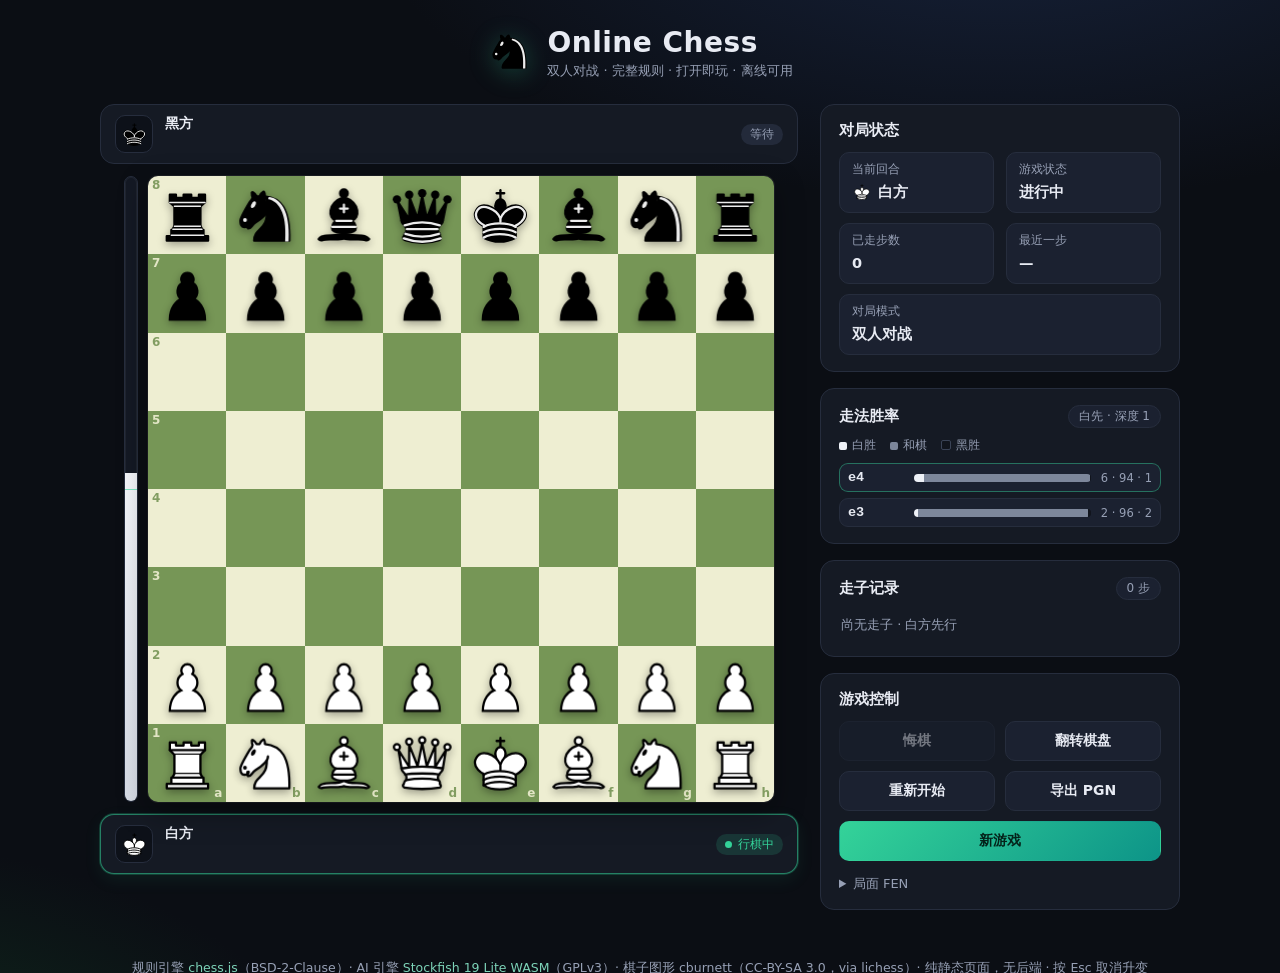
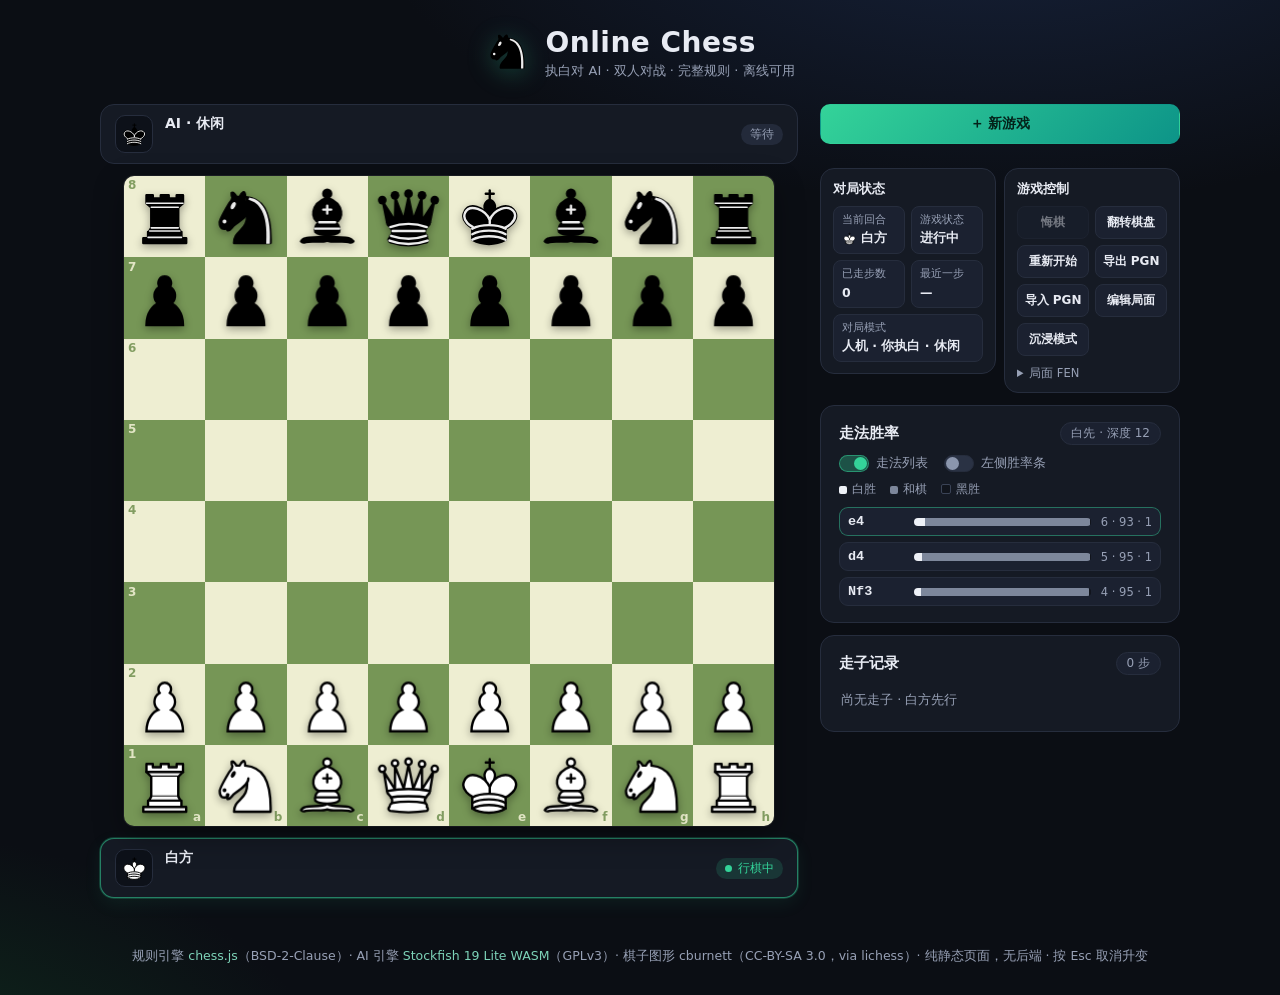
